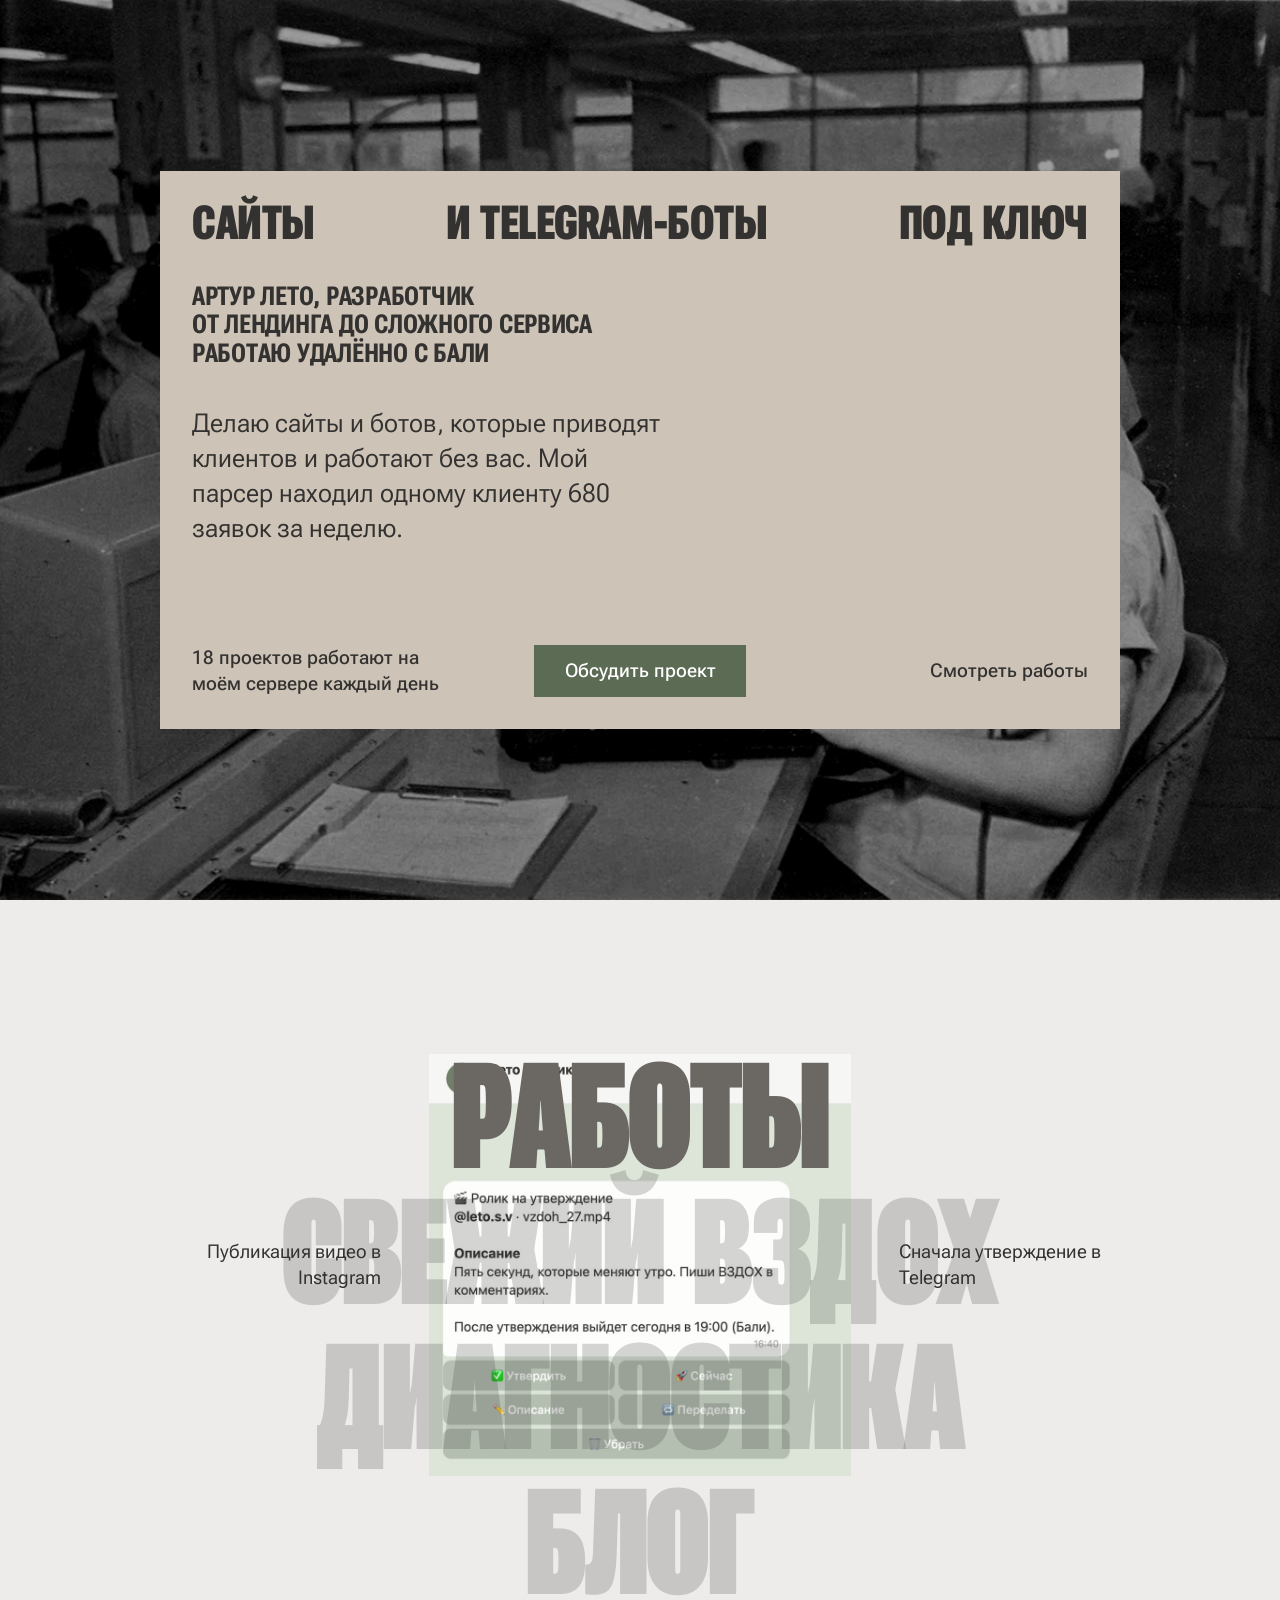
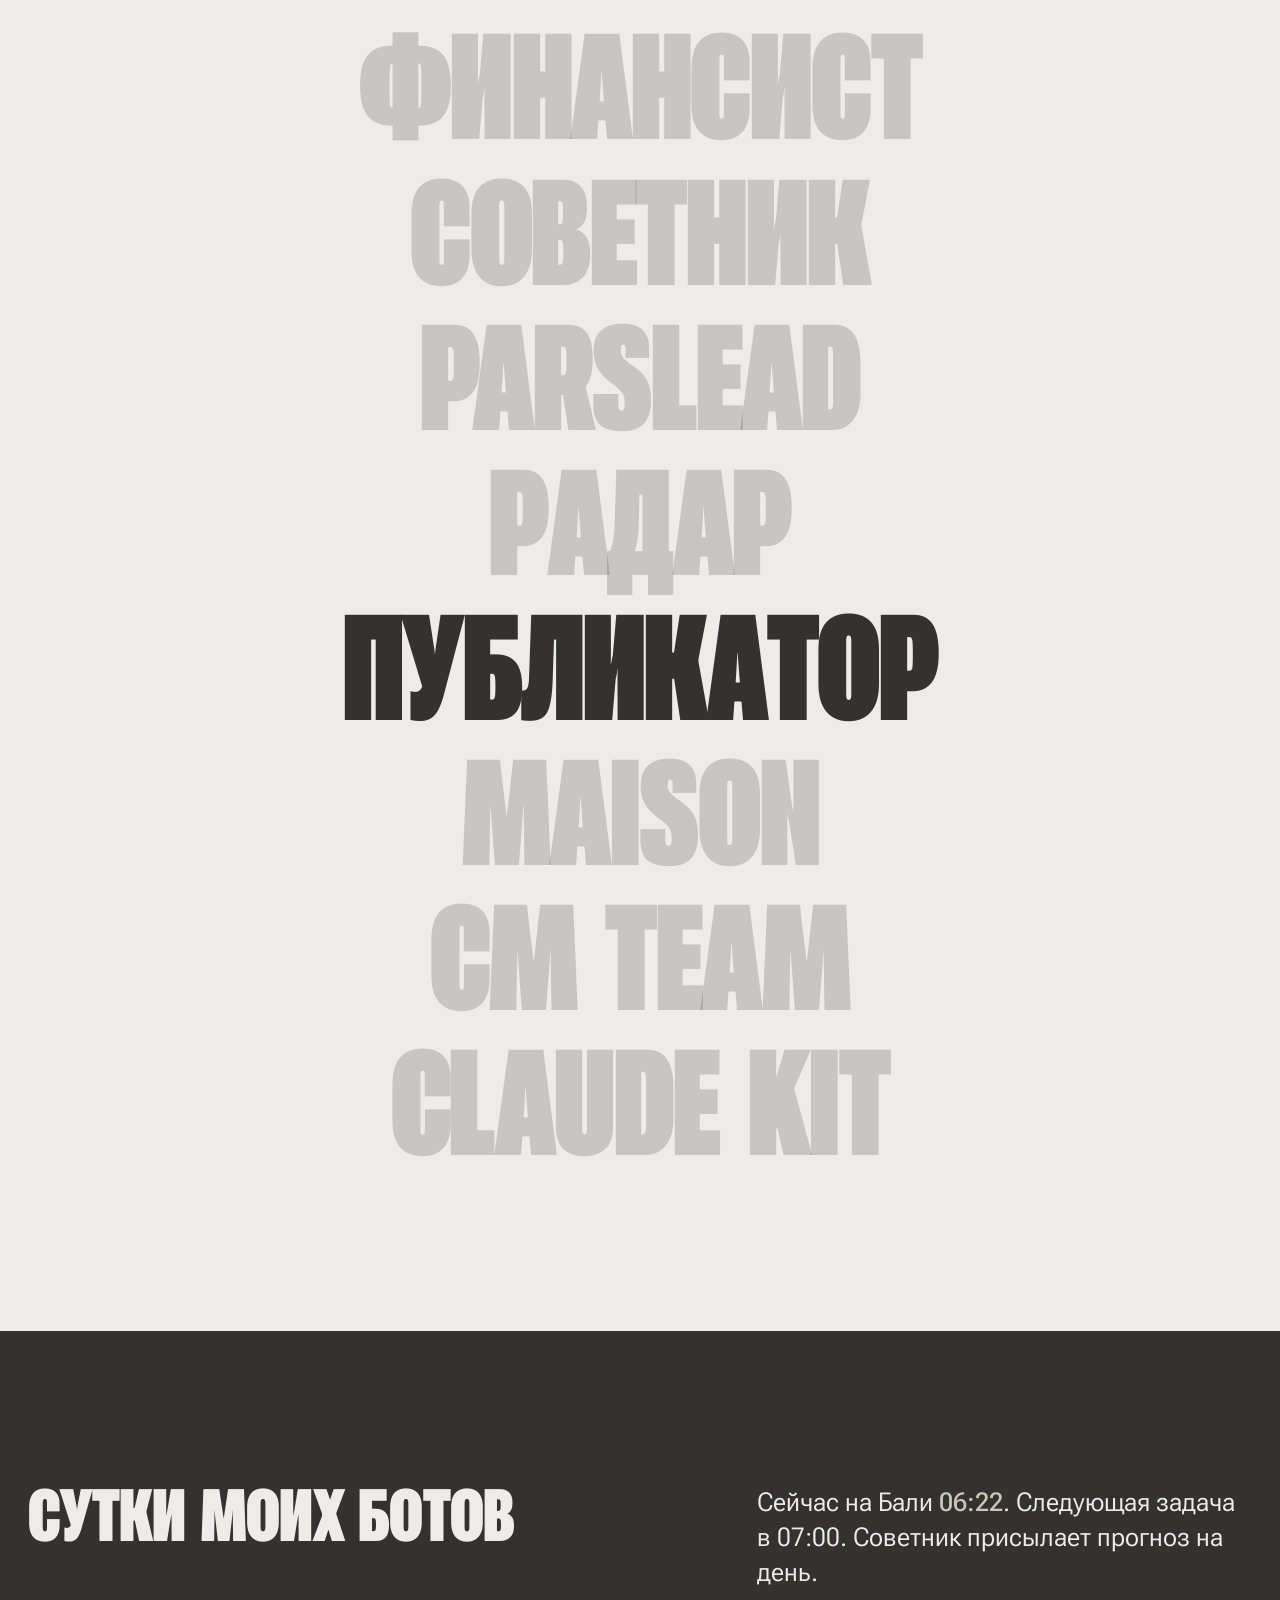
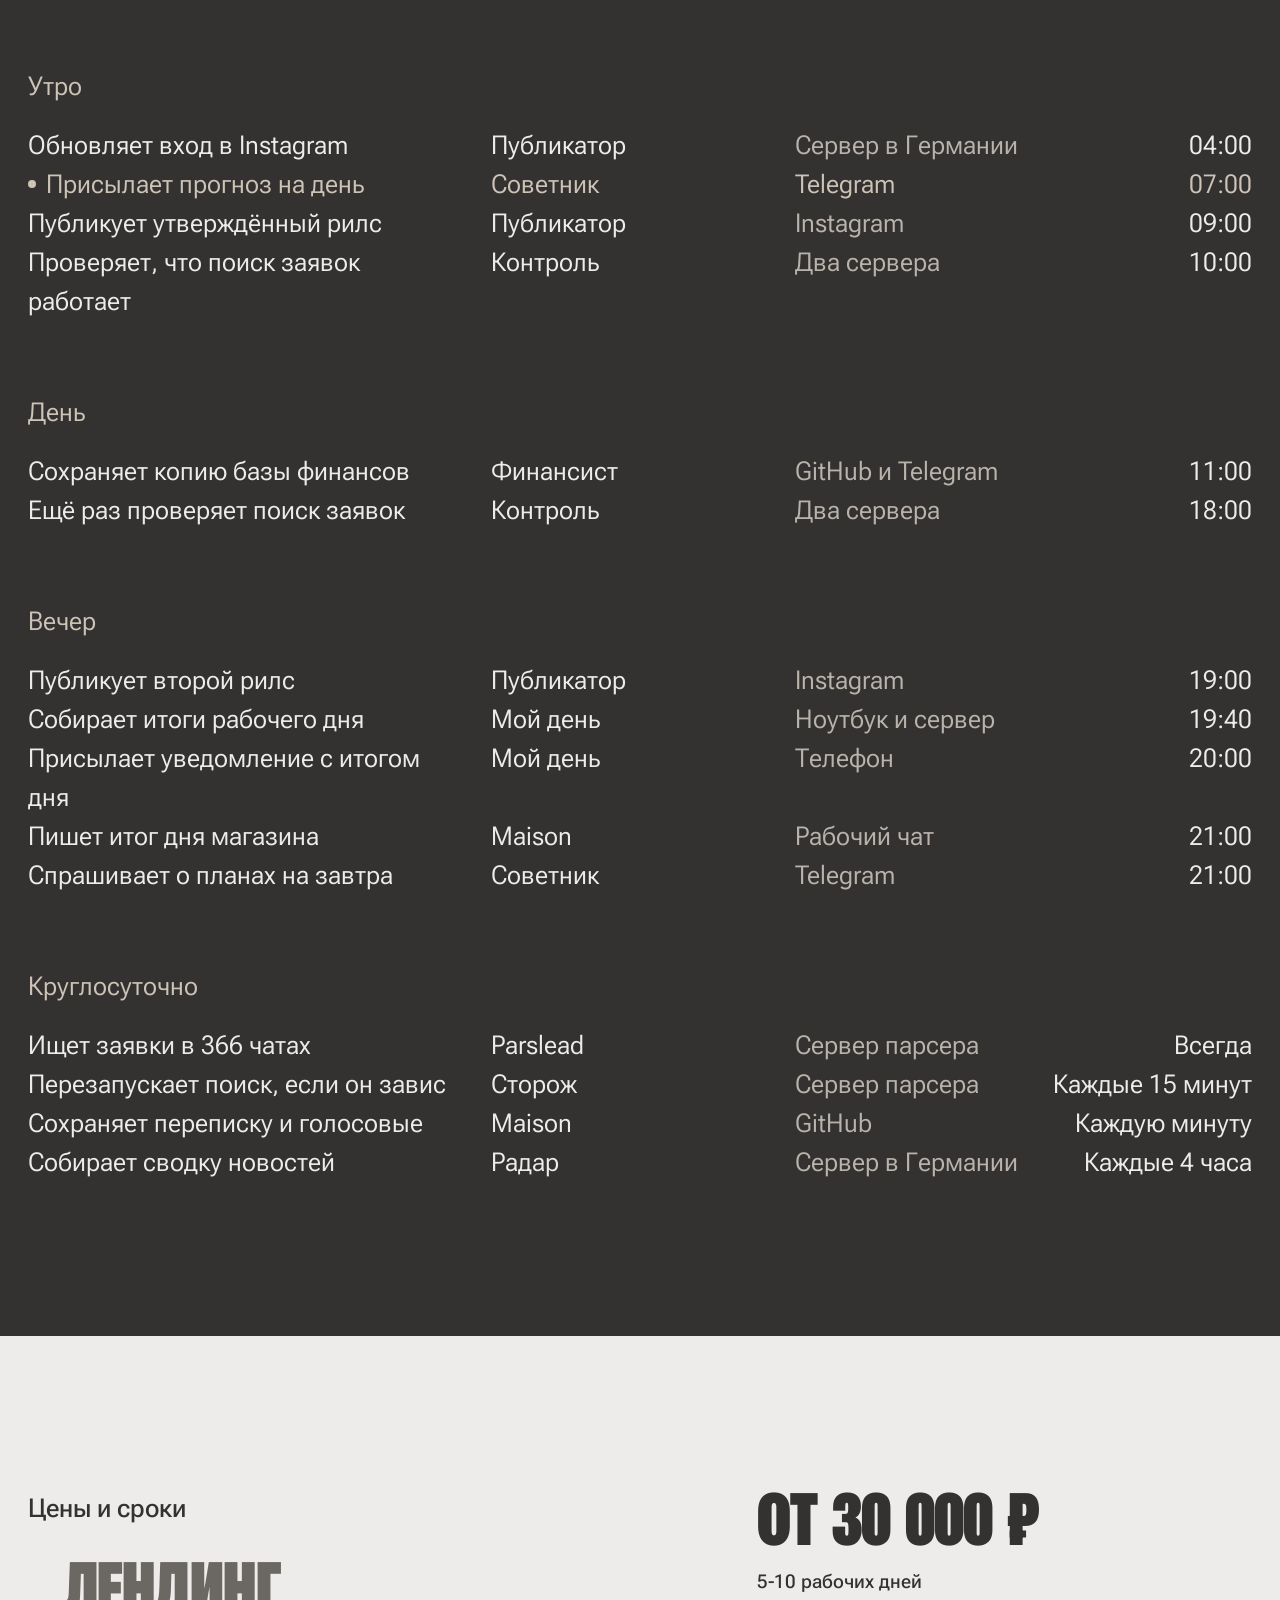
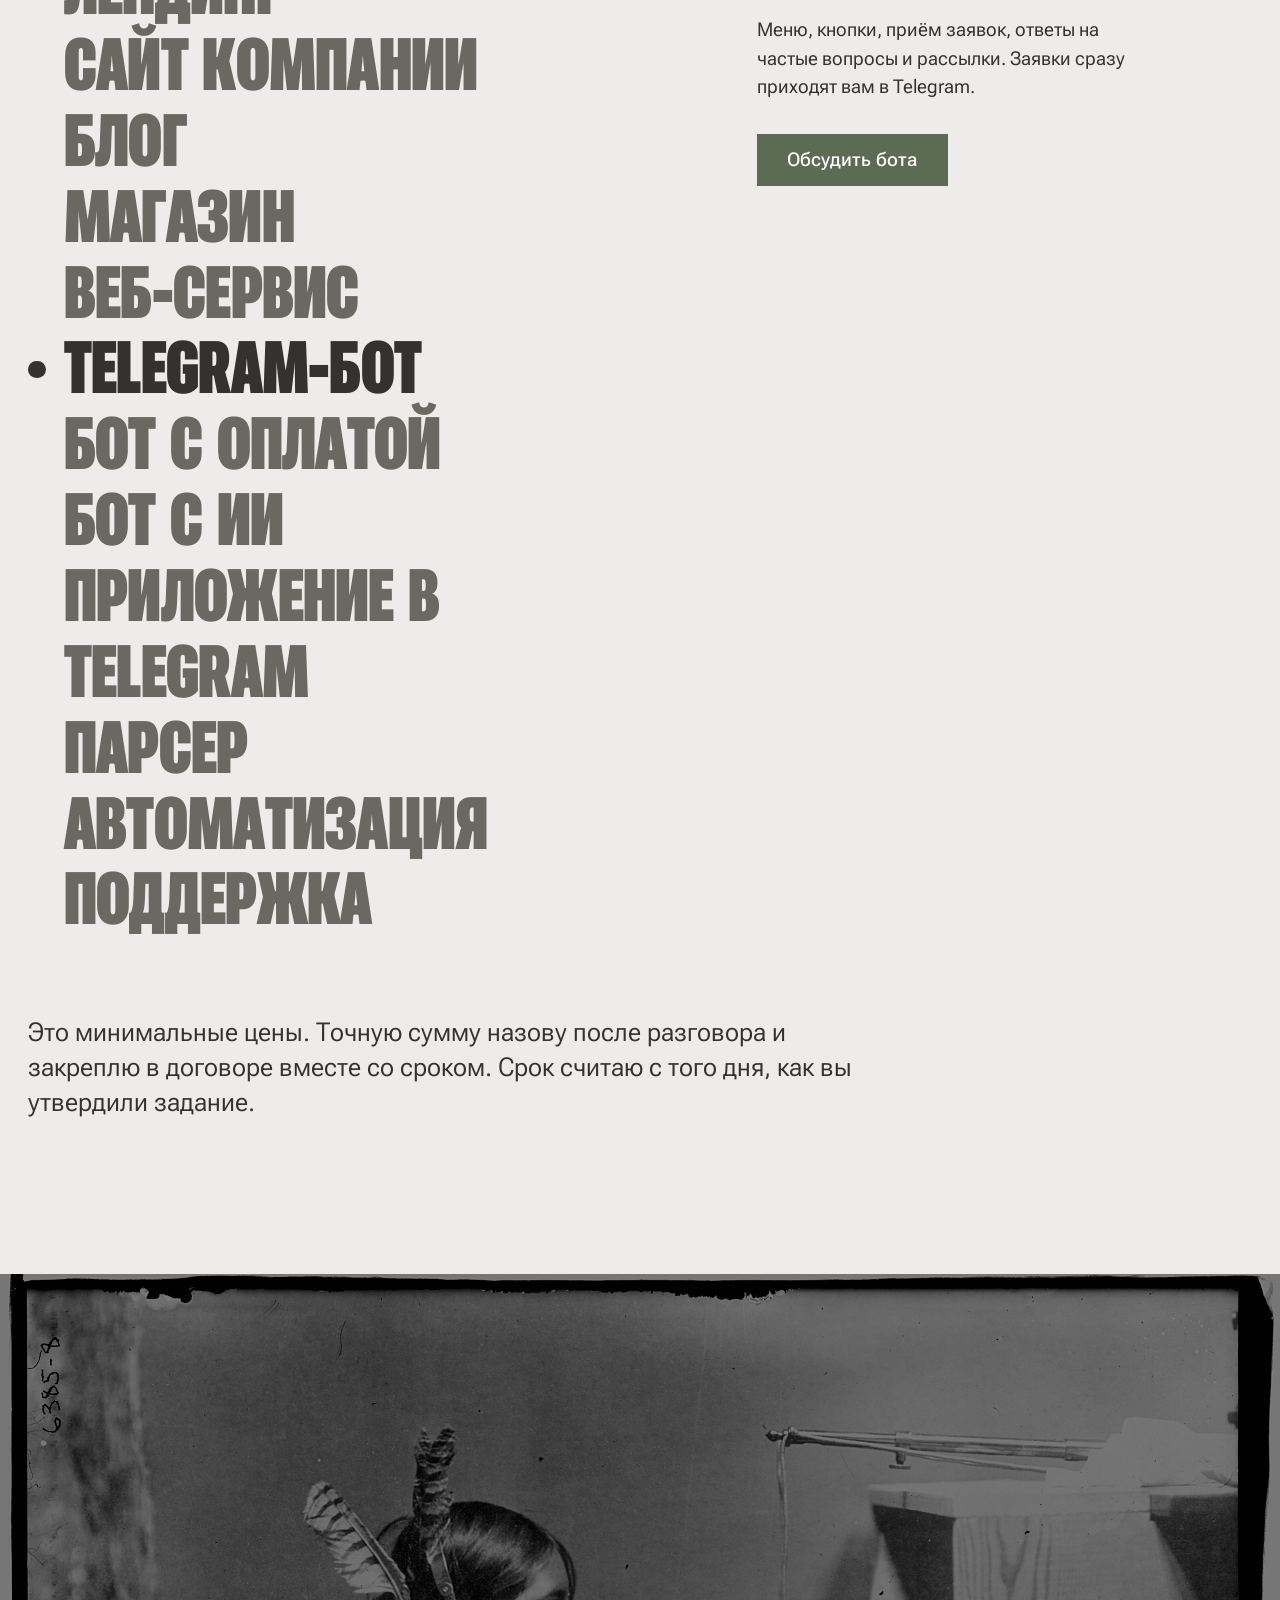
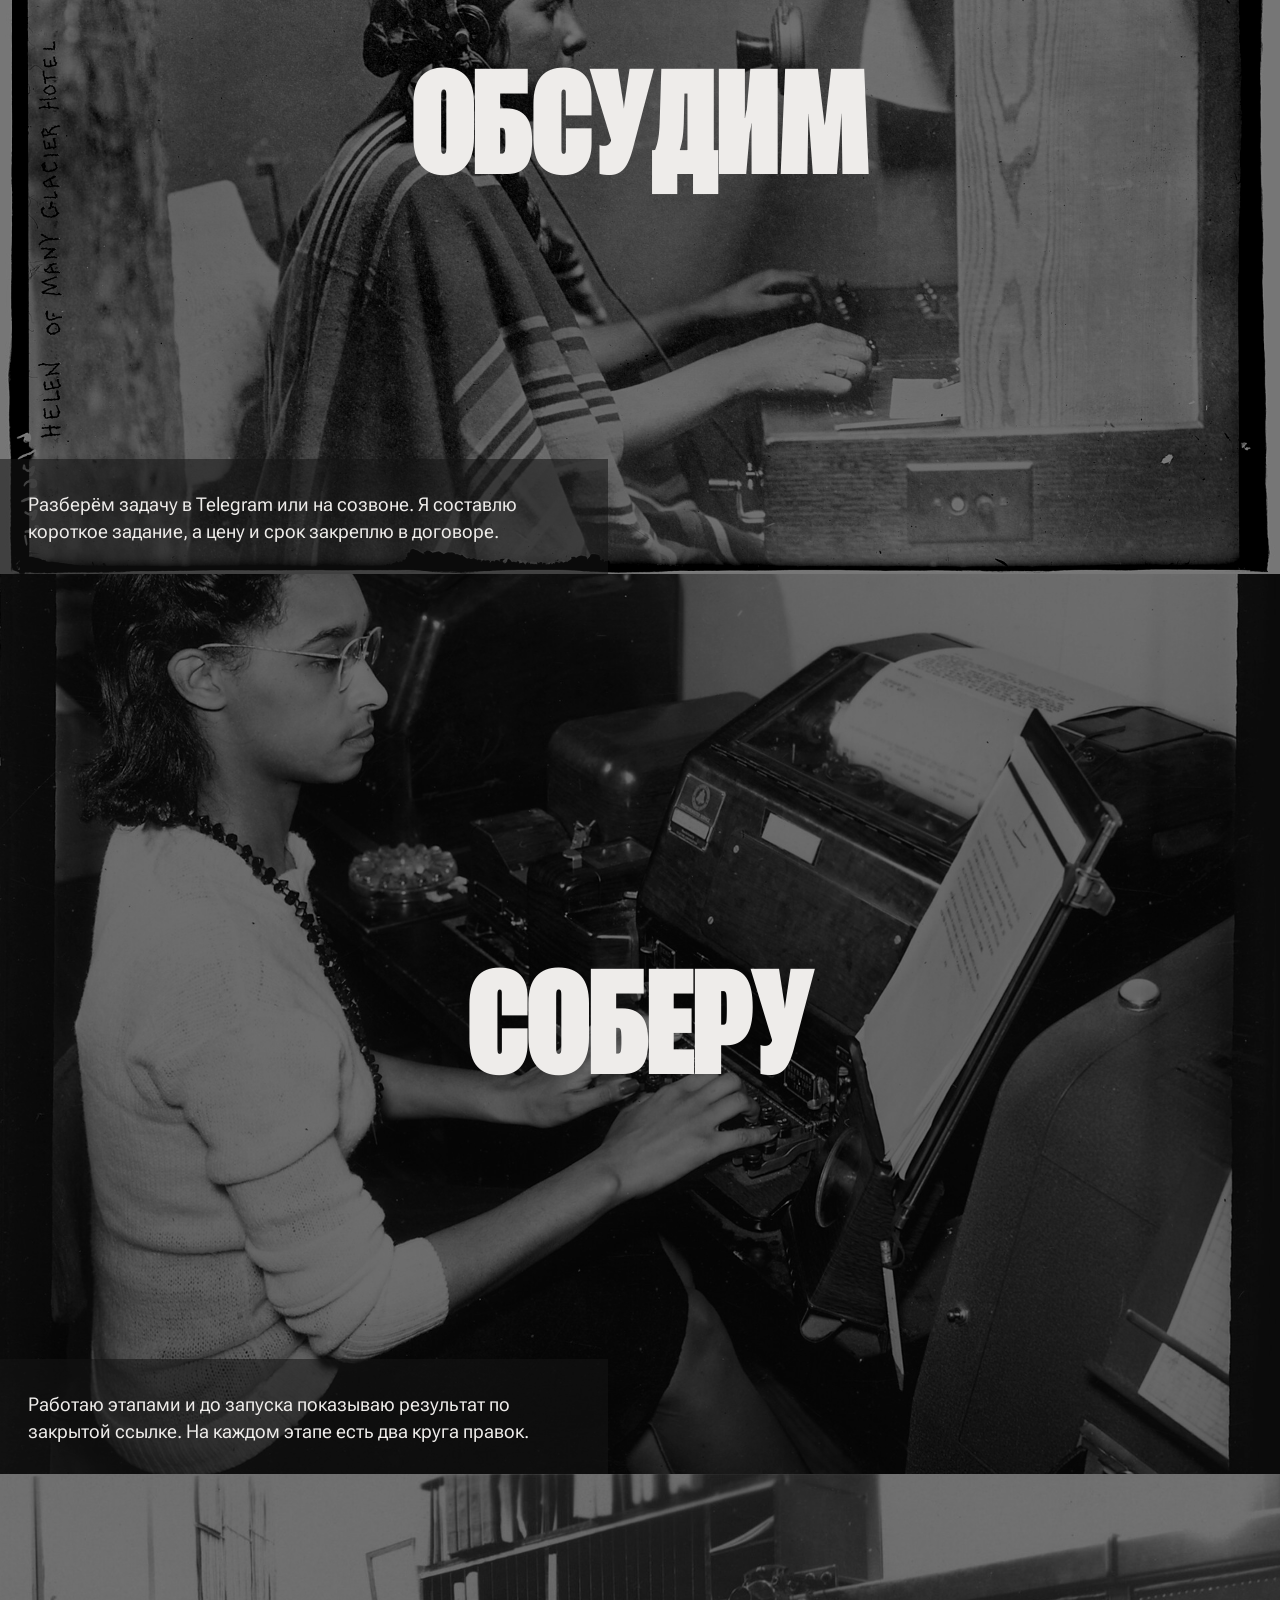
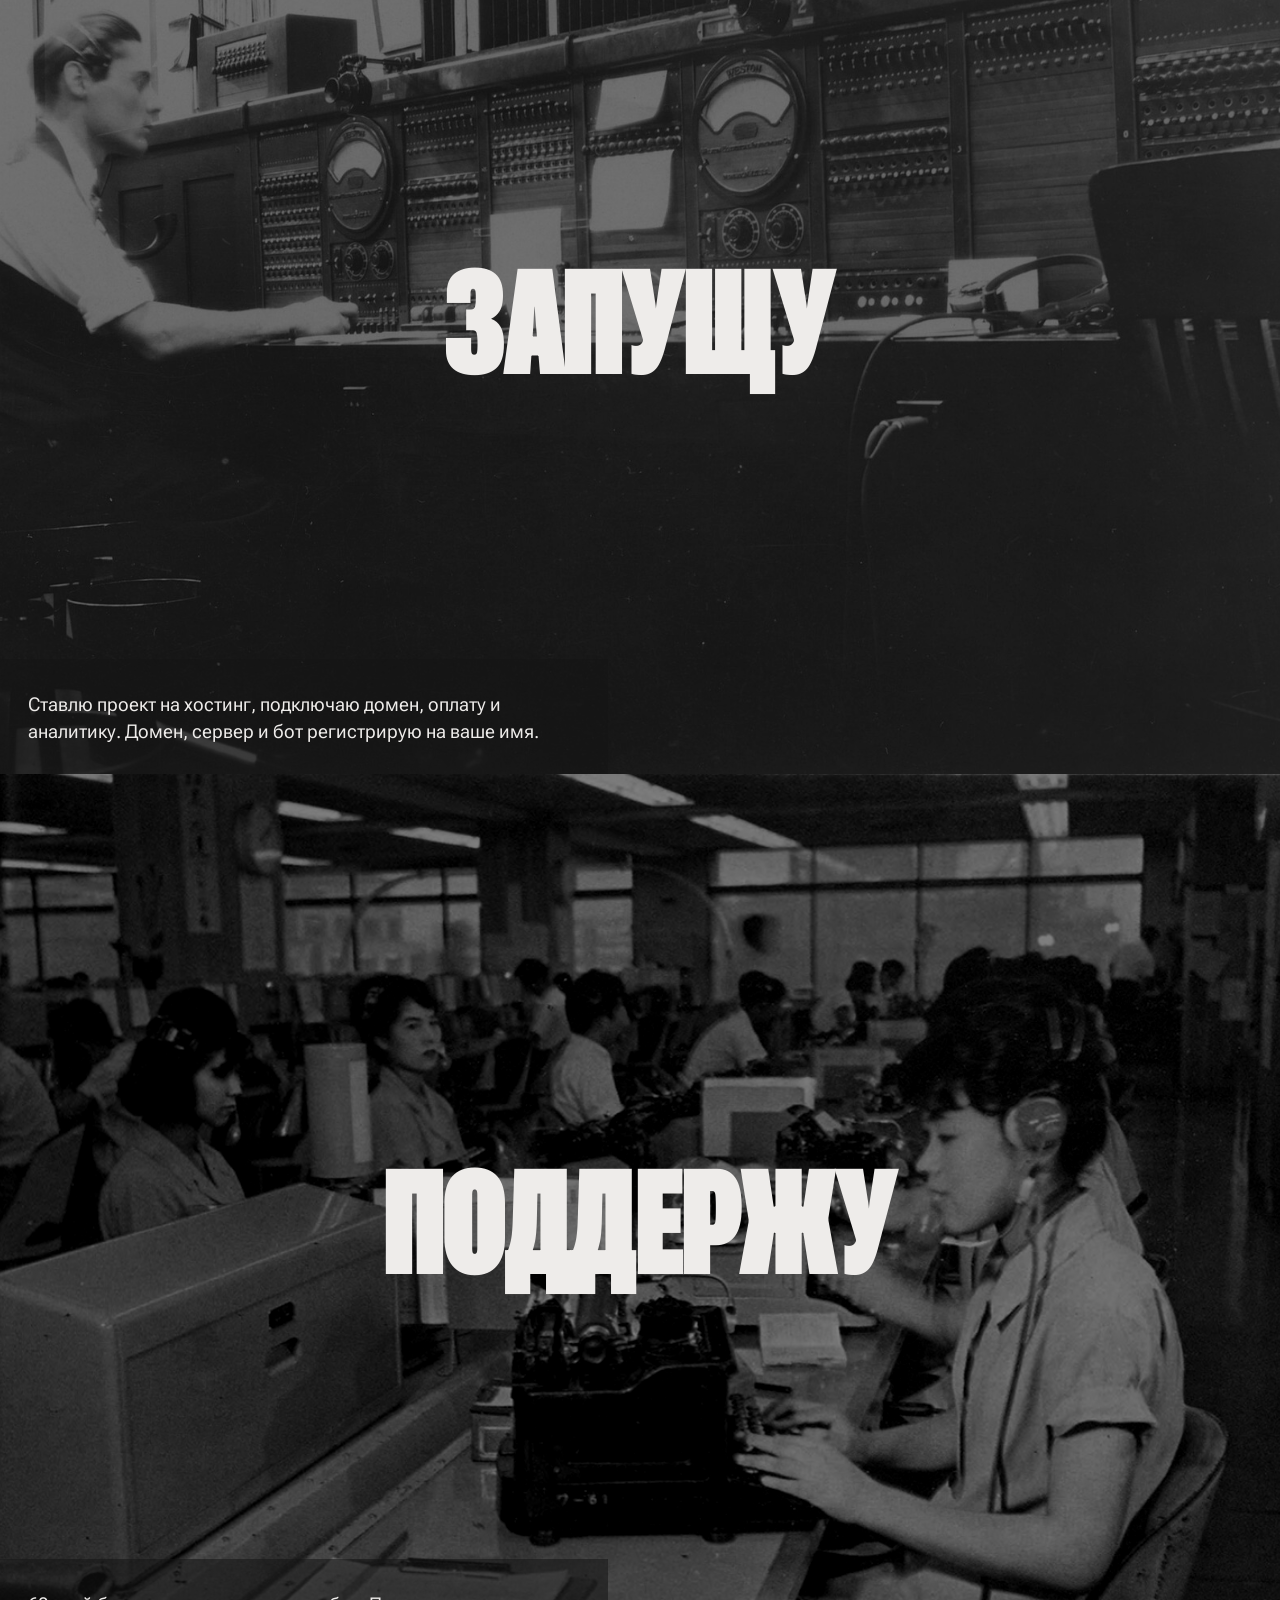
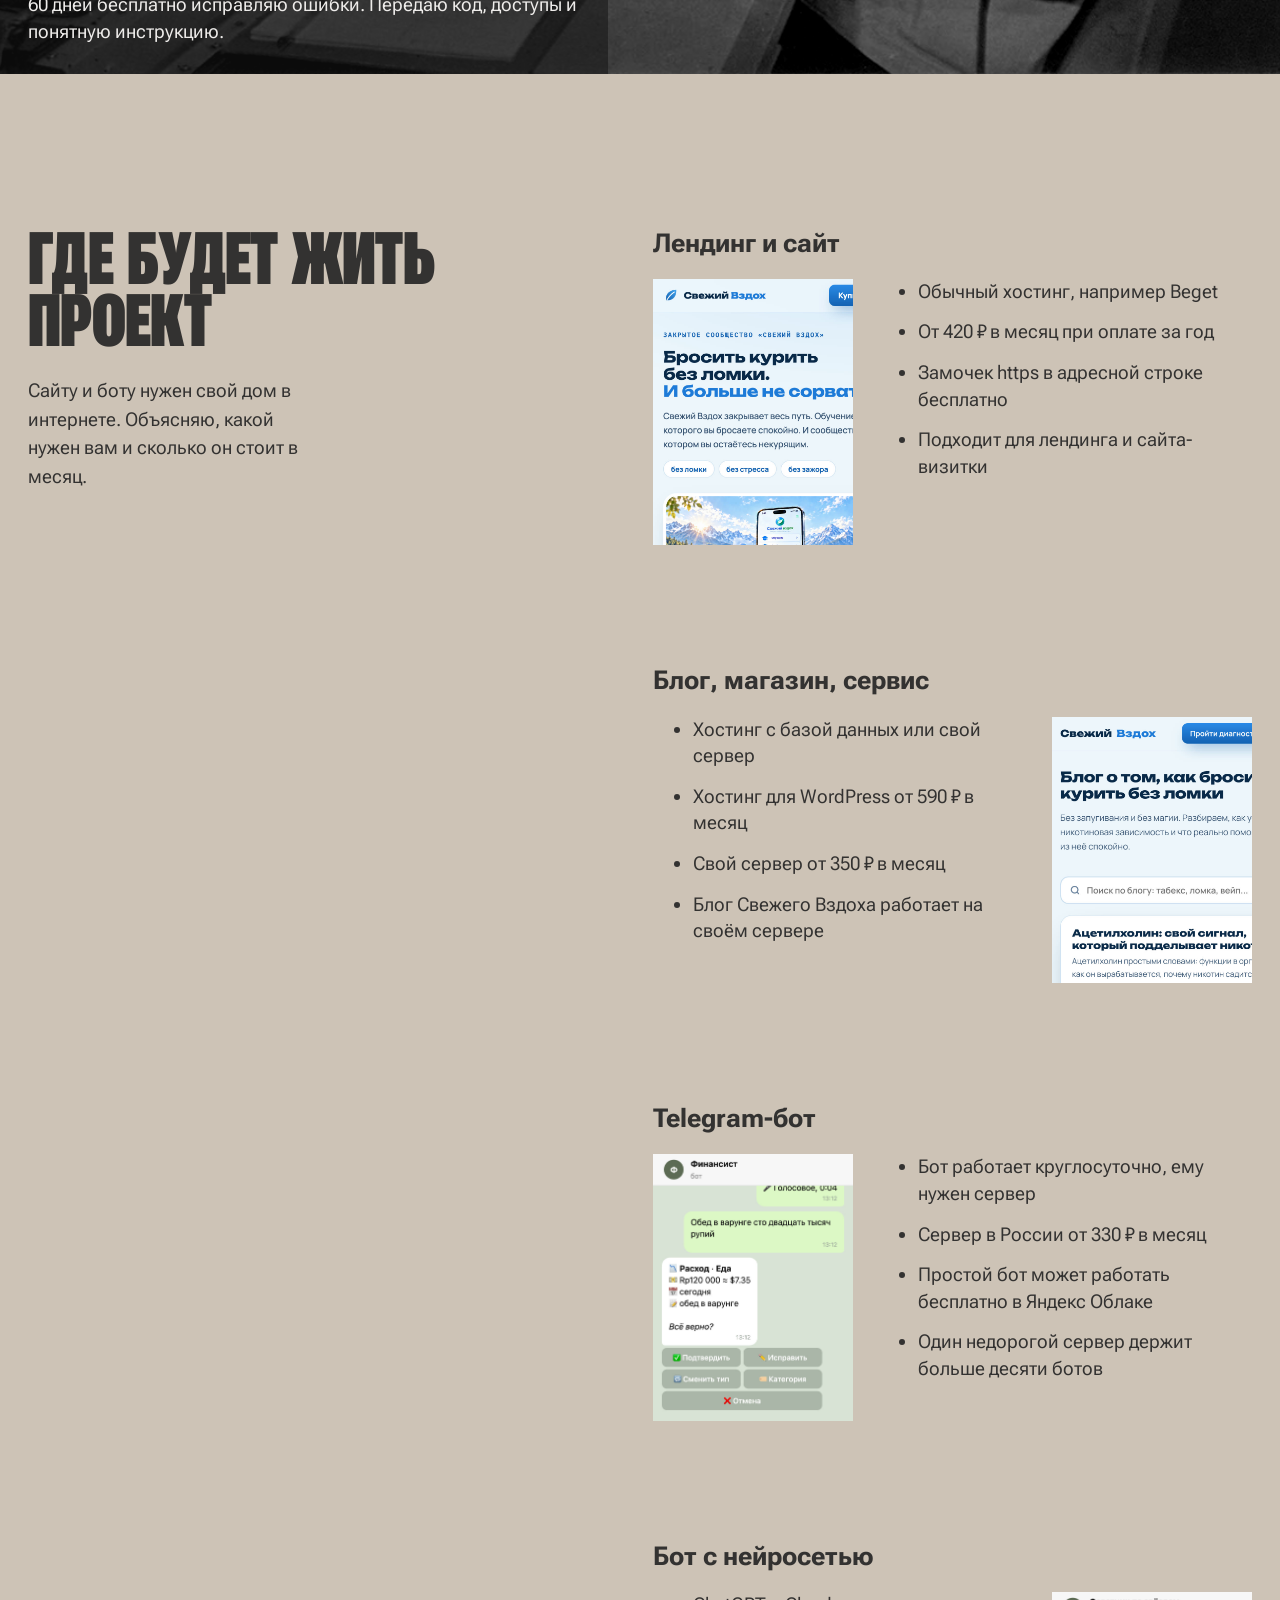
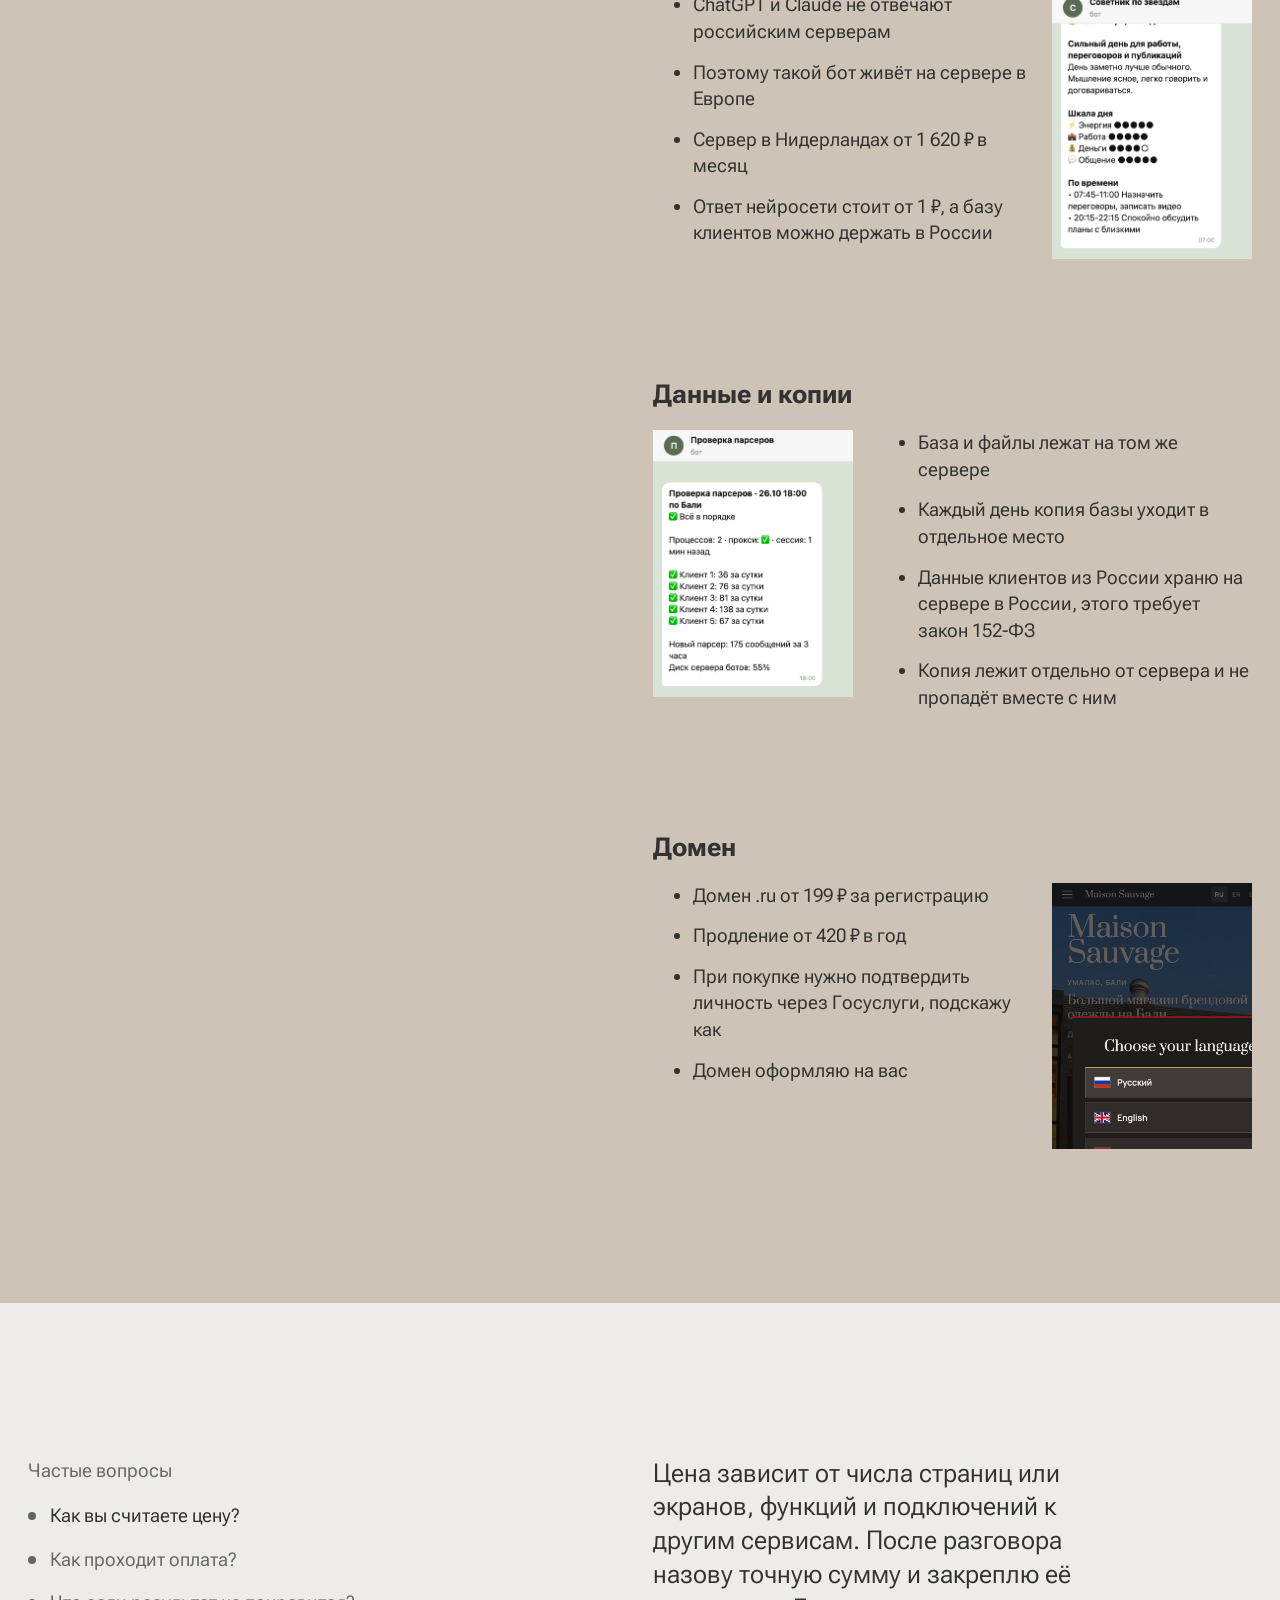
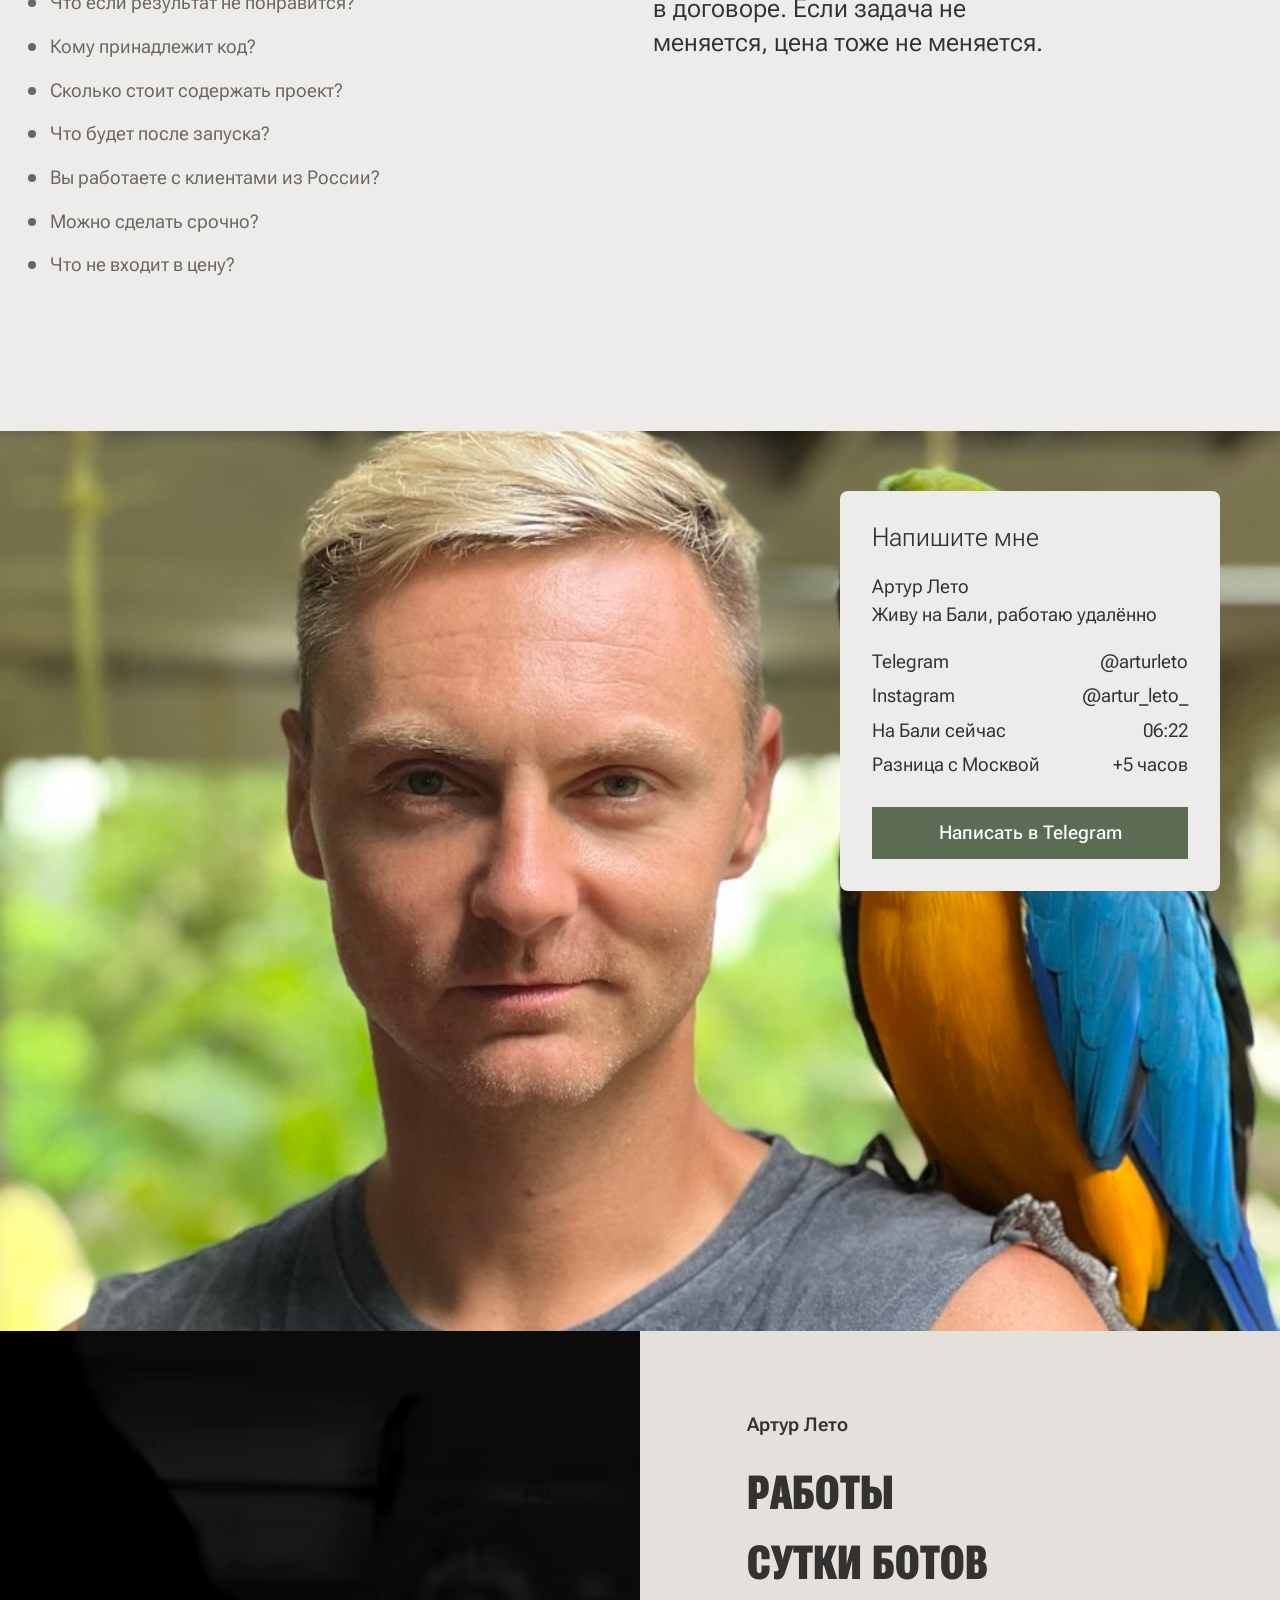
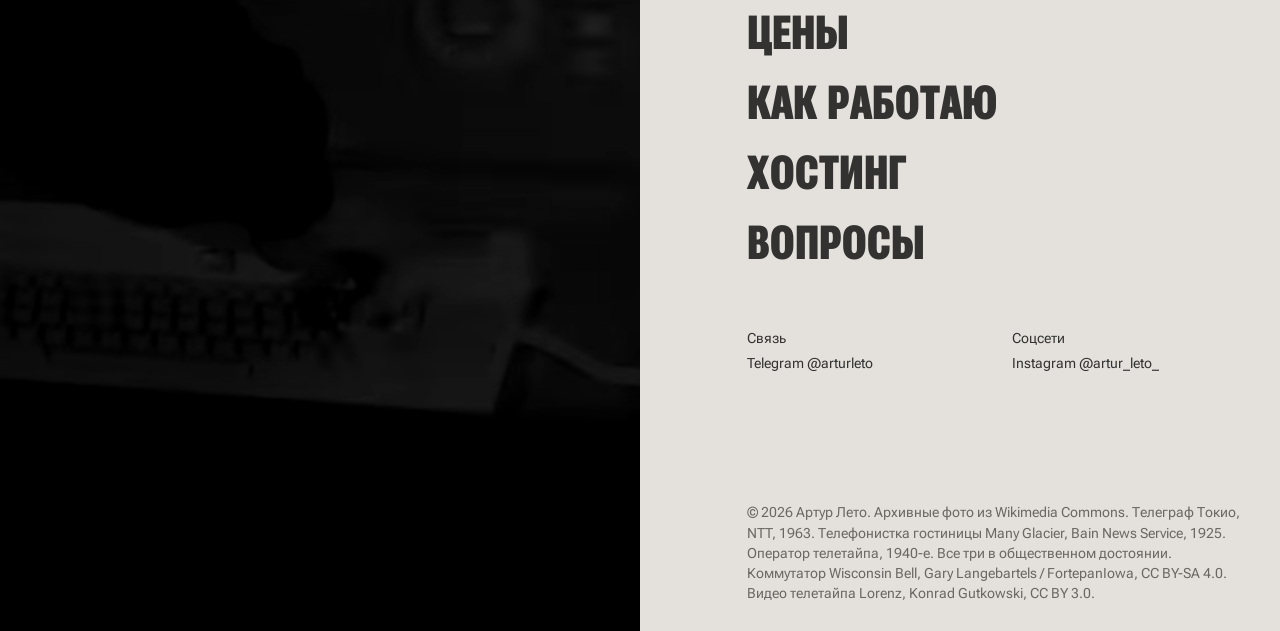
==== index.html @ 80701d6e "Сайт разработчика: сайты и Telegram-боты под ключ Co-Authored-By: Claude Opus 5.5 (1M context) <nore" ====
<!doctype html>
<html lang="ru">
<head>
<meta charset="utf-8">
<meta name="viewport" content="width=device-width, initial-scale=1">
<title>Артур Лето. Сайты и Telegram-боты под ключ</title>
<meta name="description" content="Сайты, Telegram-боты и автоматизация любой сложности. Цены и сроки открыто, оплата по этапам, код и доступы остаются у вас.">
<meta name="robots" content="noindex">
<meta property="og:title" content="Артур Лето. Сайты и Telegram-боты под ключ">
<meta property="og:description" content="18 проектов работают на моём сервере каждый день. Цены, сроки, условия и хостинг простыми словами.">
<meta property="og:image" content="img/og.jpg">
<meta name="theme-color" content="#eeecea">
<link rel="preconnect" href="https://fonts.googleapis.com">
<link rel="preconnect" href="https://fonts.gstatic.com" crossorigin>
<link href="https://fonts.googleapis.com/css2?family=Roboto+Flex:wdth,wght@25..151,100..1000&display=swap" rel="stylesheet">
<style>
:root {
  --bg: #eeecea;
  --surface: #e4e1dd;
  --ink: #333231;
  --muted: #6b6763;
  --accent: #5c6b54;
  --accent-strong: #4b5944;
  --accent-ink: #ffffff;
  --field-1: #cdc3b6;
  --field-1-ink: #333231;
  --dark: #333231;
  --dark-ink: #eeecea;
  --dark-soft: #b9b3ac;

  --font: "Roboto Flex", "Arial Narrow", Arial, sans-serif;

  --step-small: clamp(0.8125rem, 0.79rem + 0.1vw, 0.875rem);
  --step-body: clamp(1.0625rem, 1rem + 0.25vw, 1.1875rem);
  --step-lead: clamp(1.25rem, 1.1rem + 0.7vw, 1.625rem);
  --step-title: clamp(1.75rem, 1rem + 2.4vw, 3.25rem);
  --step-head: clamp(2.5rem, 1.2rem + 4.2vw, 5rem);
  --step-display: clamp(2.75rem, -0.5rem + 12.2vw, 11rem);

  --margin: clamp(1rem, 2.2vw, 2rem);
  --gutter: clamp(1rem, 2vw, 2rem);
  --section: clamp(7.5rem, 12vw, 13rem);
  --radius: 0px;

  --ease-out: cubic-bezier(0.22, 1, 0.36, 1);
  --ease-expo: cubic-bezier(0.16, 1, 0.3, 1);
  --ease-soft: cubic-bezier(0.33, 1, 0.68, 1);
  --t-press: 140ms;
  --t-hover: 180ms;
  --t-ui: 240ms;
}

*, *::before, *::after { box-sizing: border-box; }
html { -webkit-text-size-adjust: 100%; text-size-adjust: 100%; }
body { margin: 0; background: var(--bg); color: var(--ink); font-family: var(--font); font-size: var(--step-body); line-height: 1.5; font-variation-settings: "wdth" 100; -webkit-font-smoothing: antialiased; }
h1, h2, h3, p, figure, ul, ol, dl, dd, table { margin: 0; }
ul[class], ol[class] { padding: 0; list-style: none; }
img { display: block; max-width: 100%; height: auto; }
button { font: inherit; color: inherit; background: none; border: 0; padding: 0; cursor: pointer; }
a { color: inherit; }
:target { scroll-margin-top: 2rem; }
::selection { background: var(--accent); color: var(--accent-ink); }
:focus-visible { outline: 2px solid var(--accent); outline-offset: 3px; }
.plain { display: grid; gap: 1rem; padding: 0; list-style: none; max-width: 60ch; }
.sr { position: absolute; width: 1px; height: 1px; overflow: hidden; clip: rect(0 0 0 0); white-space: nowrap; }

.display { font-weight: 800; font-variation-settings: "wdth" 30; text-transform: uppercase; letter-spacing: -0.01em; line-height: 0.86; }
.wrap { padding-inline: var(--margin); }

.button { display: inline-flex; align-items: center; justify-content: center; min-height: 52px; padding: 0 1.6em; background: var(--accent); color: var(--accent-ink); font-weight: 500; text-decoration: none; border-radius: var(--radius); transition: transform var(--t-press) var(--ease-out), background-color var(--t-hover) ease; }
.button:active { transform: scale(0.97); }
.link { text-decoration: underline; text-decoration-color: transparent; text-underline-offset: 0.22em; text-decoration-thickness: 0.07em; transition: text-decoration-color var(--t-hover) ease, color var(--t-hover) ease; }
@media (hover: hover) and (pointer: fine) {
  .button:hover { background-color: var(--accent-strong); }
  .link:hover { text-decoration-color: currentColor; }
}

/* ---------- hero: card over a dim room ---------- */
.hero { position: relative; min-height: 100svh; display: grid; place-items: center; padding: var(--margin); overflow: hidden; background: #1d1c1b; }
.hero__bg { position: absolute; inset: 0; width: 100%; height: 100%; object-fit: cover; filter: grayscale(1) brightness(0.62) contrast(1.05); }
.hero__card { position: relative; width: min(100%, 60rem); min-height: 62svh; background: var(--field-1); color: var(--field-1-ink); padding: 32px; display: flex; flex-direction: column; gap: clamp(1.5rem, 3vw, 2.5rem); }
.hero__title { display: flex; justify-content: space-between; gap: 1rem; font-size: var(--step-title); }
.hero__title span:nth-child(2) { text-align: center; }
.hero__facts { font-size: var(--step-lead); font-weight: 700; line-height: 1.1; }
.hero__lead { max-width: 34ch; font-size: var(--step-lead); line-height: 1.35; }
.hero__foot { margin-top: auto; display: grid; grid-template-columns: 1fr auto 1fr; align-items: center; gap: 1rem; }
.hero__credit { font-weight: 500; max-width: 16rem; line-height: 1.35; }
.hero__more { justify-self: end; font-weight: 500; }

/* ---------- work: names passing a held square ---------- */
.work { padding-block: var(--section); position: relative; overflow: clip; --frame: min(480px, 33vw); }
.work__stage { position: sticky; top: calc(50svh - var(--frame) / 2); height: var(--frame); margin-bottom: calc(var(--frame) * -1); z-index: 0; display: grid; grid-template-columns: 1fr var(--frame) 1fr; align-items: center; }
.work__frame { position: relative; width: var(--frame); height: var(--frame); grid-column: 2; background: var(--surface); overflow: hidden; }
.work__frame img { position: absolute; inset: 0; width: 100%; height: 100%; object-fit: cover; object-position: top center; opacity: 0; transition: opacity 200ms ease; }
.work__frame img.is-on { opacity: 1; }
.work__frame::after { content: ""; position: absolute; inset: 0; background: rgba(238, 236, 234, 0.14); }
.work__fact { line-height: 1.35; max-width: 15rem; }
.work__fact--l { grid-column: 1; justify-self: end; text-align: right; margin-right: 48px; }
.work__fact--r { grid-column: 3; justify-self: start; margin-left: 48px; }
.work__list { position: relative; z-index: 1; text-align: center; }
.work__list h2 { font-size: var(--step-display); color: var(--muted); }
.work__name { display: block; font-size: var(--step-display); text-decoration: none; padding-block: 0.06em; transition: color var(--t-hover) ease; }
.js .work__name { color: rgba(51, 50, 49, 0.2); }
.js .work__name[aria-current="true"] { color: var(--ink); }
@media (hover: hover) and (pointer: fine) { .js .work__name:hover { color: var(--ink); } }

/* ---------- schedule: line-up at one type size ---------- */
.day { background: var(--dark); color: var(--dark-ink); padding-block: var(--section); }
.day__head { display: grid; grid-template-columns: repeat(12, 1fr); gap: var(--gutter); margin-bottom: clamp(3rem, 6vw, 5rem); }
.day__head h2 { grid-column: 1 / span 6; font-size: var(--step-head); }
.day__live { grid-column: 8 / span 5; align-self: end; font-size: var(--step-lead); line-height: 1.35; }
.day__live strong { font-weight: 500; color: var(--field-1); }
.sched { width: 100%; border-collapse: collapse; font-size: var(--step-lead); font-weight: 400; }
.sched th, .sched td { text-align: left; padding: 0; line-height: 1.5; font-weight: 400; vertical-align: top; }
.sched td:nth-child(1) { width: 40%; padding-right: 1em; }
.sched td:nth-child(2) { width: 26%; padding-right: 1em; }
.sched td:nth-child(3) { width: 22%; padding-right: 1em; color: var(--dark-soft); }
.sched td:nth-child(4) { text-align: right; font-variant-numeric: tabular-nums; white-space: nowrap; }
.sched .part th { position: sticky; top: 0; background: var(--dark); color: var(--field-1); padding: 72px 0 20px; z-index: 1; }
.sched tbody:first-of-type .part th { padding-top: 0; }
.sched tr.is-next td { color: var(--field-1); }
.sched tr.is-next td:first-child::before { content: ""; display: inline-block; width: 0.3em; height: 0.3em; border-radius: 50%; background: var(--field-1); margin-right: 0.4em; vertical-align: 0.2em; }

/* ---------- pricing: plan names, one live figure ---------- */
.price { padding-block: var(--section); }
.price__grid { display: grid; grid-template-columns: repeat(12, 1fr); gap: var(--gutter); align-items: start; }
.price__names { grid-column: 1 / span 6; }
.price__names h2 { font-size: var(--step-lead); font-weight: 500; margin-bottom: 1.5rem; }
.plan { display: flex; align-items: center; gap: 0.25em; width: 100%; text-align: left; font-size: var(--step-head); line-height: 1.04; color: var(--muted); transition: color var(--t-hover) ease; }
.plan::before { content: ""; width: 0.24em; height: 0.24em; border-radius: 50%; background: currentColor; opacity: 0; flex: none; transition: opacity var(--t-hover) ease; }
.plan[aria-selected="true"] { color: var(--ink); }
.plan[aria-selected="true"]::before { opacity: 1; }
@media (hover: hover) and (pointer: fine) { .plan:hover { color: var(--ink); } }
.plan__inline { display: none; }
.price__stage { grid-column: 8 / span 5; position: sticky; top: 12vh; transition: opacity 200ms ease; }
.price__stage.is-swapping { opacity: 0; }
.price__fig { font-size: var(--step-head); white-space: nowrap; }
.price__term { margin-top: 1rem; font-weight: 500; }
.price__text { margin-top: 1.25rem; max-width: 40ch; }
.price__stage .button { margin-top: 2rem; }
.price__note { margin-top: clamp(3rem, 6vw, 5rem); max-width: 60ch; font-size: var(--step-lead); line-height: 1.35; }

/* ---------- how: one verb at a time ---------- */
.how__panel { position: relative; height: 100svh; overflow: hidden; background: #1d1c1b; color: var(--dark-ink); }
.how__panel img { position: absolute; inset: 0; width: 100%; height: 100%; object-fit: cover; filter: grayscale(1) brightness(0.5) contrast(1.05); }
.how__verb { position: absolute; inset: 0; display: grid; place-items: center; font-size: var(--step-display); text-align: center; padding-inline: var(--margin); }
.how__say { position: absolute; left: 0; bottom: 0; max-width: 38rem; padding: 2rem var(--margin) var(--margin); line-height: 1.45; background: rgba(20, 20, 20, 0.55); }

/* ---------- hosting: pinned heading, passing rows ---------- */
.host { background: var(--field-1); color: var(--field-1-ink); padding-block: var(--section); }
.host__grid { display: grid; grid-template-columns: repeat(12, 1fr); gap: var(--gutter); align-items: start; }
.host__title { grid-column: 1 / span 5; position: sticky; top: 32px; }
.host__title h2 { font-size: var(--step-head); }
.host__title p { margin-top: 1.5rem; max-width: 30ch; }
.host__blocks { grid-column: 7 / span 6; display: grid; gap: 120px; }
.host__block h3 { font-size: var(--step-lead); font-weight: 700; line-height: 1.2; margin-bottom: 1.25rem; }
.host__row { display: grid; grid-template-columns: 200px 1fr; gap: var(--gutter); align-items: start; }
.host__block:nth-child(even) .host__row { grid-template-columns: 1fr 200px; }
.host__block:nth-child(even) .host__row img { order: 2; }
.host__row img { width: 200px; aspect-ratio: 3 / 4; object-fit: cover; object-position: top; background: var(--surface); }
.host__row ul { display: grid; gap: 14px; line-height: 1.4; }

/* ---------- faq: question index, one answer ---------- */
.faq { padding-block: var(--section); }
.faq__grid { display: grid; grid-template-columns: repeat(12, 1fr); gap: var(--gutter); align-items: start; }
.faq__list { grid-column: 1 / span 5; display: grid; gap: 18px; }
.faq__list h2 { font-size: var(--step-body); font-weight: 400; color: var(--muted); }
.q { display: flex; gap: 0.75em; align-items: baseline; text-align: left; line-height: 1.35; color: var(--muted); transition: color var(--t-hover) ease; }
.q::before { content: ""; width: 8px; height: 8px; border-radius: 50%; background: var(--muted); flex: none; transform: translateY(-2px); transition: background-color var(--t-hover) ease; }
.q[aria-selected="true"] { color: var(--ink); }
.q[aria-selected="true"]::before { background: var(--accent); }
@media (hover: hover) and (pointer: fine) { .q:hover { color: var(--ink); } }
.q__inline { display: none; }
.faq__pane { grid-column: 7 / span 6; position: sticky; top: 120px; font-size: var(--step-lead); line-height: 1.3; max-width: 30ch; transition: opacity 150ms ease; }
.faq__pane.is-swapping { opacity: 0; }

/* ---------- contact: visit card on a photograph ---------- */
.contact { position: relative; height: 100svh; min-height: 640px; overflow: hidden; background: #2a2a28; }
.contact > img { position: absolute; inset: 0; width: 100%; height: 100%; object-fit: cover; object-position: 30% 22%; }
.card { position: absolute; top: 60px; right: 60px; width: 380px; background: var(--bg); padding: 32px; border-radius: 8px; display: grid; gap: 1.25rem; }
.card h2 { font-size: var(--step-lead); font-weight: 300; line-height: 1.15; font-variation-settings: "wdth" 100; }
.card__who { line-height: 1.45; }
.card dl { display: grid; gap: 0.35rem; }
.card dl div { display: flex; justify-content: space-between; gap: 1rem; }
.card dd { font-variant-numeric: tabular-nums; text-align: right; }
.card .button { width: 100%; min-height: 52px; margin-top: 0.5rem; border-radius: 0; }

/* ---------- footer: photograph half, menu half ---------- */
.foot { display: grid; grid-template-columns: repeat(12, 1fr); min-height: 100svh; background: var(--surface); }
.foot__pic { grid-column: 1 / span 6; position: relative; overflow: hidden; background: #1d1c1b; }
.foot__pic video { position: absolute; inset: 0; width: 100%; height: 100%; object-fit: cover; object-position: 55% 40%; filter: grayscale(1) contrast(1.05); }
.foot__side { grid-column: 8 / span 5; padding: 80px var(--margin) var(--margin) 0; display: flex; flex-direction: column; }
.foot__mark { font-weight: 600; }
.foot__menu { margin-top: 2rem; display: grid; gap: 28px; }
.foot__menu a { font-size: var(--step-title); font-weight: 800; font-variation-settings: "wdth" 30; text-transform: uppercase; line-height: 0.9; text-decoration: none; display: inline-block; transition: transform var(--t-ui) var(--ease-out), color var(--t-hover) ease; }
@media (hover: hover) and (pointer: fine) {
  .foot__menu:hover a { color: var(--muted); }
  .foot__menu a:hover { color: var(--ink); transform: translateX(12px); }
}
.foot__info { margin-top: 64px; display: grid; grid-template-columns: 1fr 1fr; gap: var(--gutter); font-size: var(--step-small); }
.foot__info p + p { margin-top: 0.25rem; }
.foot__legal { margin-top: auto; padding-top: 3rem; font-size: var(--step-small); color: var(--muted); line-height: 1.45; }

/* ---------- motion ---------- */
@media (prefers-reduced-motion: no-preference) {
  .js [data-reveal] { opacity: 0; transform: translateY(24px); transition: opacity 700ms var(--ease-out), transform 900ms var(--ease-out); transition-delay: var(--d, 0ms); }
  .js [data-reveal].is-in { opacity: 1; transform: none; }
  .js .hero__card { opacity: 0; transform: translateY(32px); animation: rise 1000ms var(--ease-expo) 150ms forwards; }
  .js .hero__card > * { opacity: 0; animation: fade 700ms var(--ease-out) forwards; }
  .js .hero__card > :nth-child(1) { animation-delay: 450ms; }
  .js .hero__card > :nth-child(2) { animation-delay: 540ms; }
  .js .hero__card > :nth-child(3) { animation-delay: 630ms; }
  .js .hero__card > :nth-child(4) { animation-delay: 720ms; }
  .hero__bg { animation: drift 24s var(--ease-soft) infinite alternate; }
  .how__panel img { transform: scale(1.08); transition: transform 1600ms var(--ease-soft); }
  .how__panel.is-in img { transform: scale(1); }
  @keyframes rise { to { opacity: 1; transform: none; } }
  @keyframes fade { to { opacity: 1; } }
  @keyframes drift { from { transform: scale(1); } to { transform: scale(1.07) translateX(-1.5%); } }
}

/* ---------- tablet ---------- */
@media (max-width: 1000px) {
  .work { --frame: 46vw; }
  .work__stage { top: calc(50svh - var(--frame) / 2 - 2rem); height: calc(var(--frame) + 4rem); margin-bottom: calc((var(--frame) + 4rem) * -1); grid-template-columns: 1fr 1fr; grid-template-rows: var(--frame) auto; align-items: start; justify-items: center; column-gap: 1rem; width: min(100%, calc(var(--frame) + 12rem)); margin-inline: auto; }
  .work__frame { grid-column: 1 / -1; grid-row: 1; }
  .work__fact { font-size: var(--step-small); max-width: none; margin: 0.75rem 0 0; }
  .work__fact--l { grid-column: 1; grid-row: 2; justify-self: start; text-align: left; }
  .work__fact--r { grid-column: 2; grid-row: 2; justify-self: end; text-align: right; }
  .day__head h2 { grid-column: 1 / -1; }
  .day__live { grid-column: 1 / -1; }
  .price__names { grid-column: 1 / span 7; }
  .price__stage { grid-column: 8 / -1; }
  .host__title { grid-column: 1 / -1; position: static; margin-bottom: 4rem; }
  .host__blocks { grid-column: 1 / -1; }
  .faq__list { grid-column: 1 / span 6; }
  .faq__pane { grid-column: 7 / -1; }
}

/* ---------- phone ---------- */
@media (max-width: 700px) {
  .hero { padding: 16px; }
  .hero__card { min-height: 62svh; padding: 24px 20px; }
  .hero__title { display: block; }
  .hero__title span:nth-child(2) { text-align: left; }
  .hero__foot { grid-template-columns: 1fr; justify-items: start; }
  .hero__foot .button { width: 100%; order: 3; }
  .hero__more { justify-self: start; }

  .work { --frame: 64vw; }
  .work__name { padding-block: 0.32em; }
  .work__stage { width: 100%; }

  .day__head { display: block; }
  .day__live { margin-top: 1.5rem; }
  .sched, .sched tbody, .sched tr, .sched td, .sched th { display: block; width: auto !important; }
  .sched thead { display: none; }
  .sched tr:not(.part) { display: grid; grid-template-columns: 1fr auto; gap: 0 1rem; margin-bottom: 18px; }
  .sched tr:not(.part) td:nth-child(1) { grid-column: 1 / -1; line-height: 1.3; padding: 0; }
  .sched tr:not(.part) td:nth-child(2) { grid-column: 1; font-size: var(--step-small); color: var(--dark-soft); }
  .sched tr:not(.part) td:nth-child(3) { display: none; }
  .sched tr:not(.part) td:nth-child(4) { grid-column: 2; grid-row: 2; font-size: var(--step-small); color: var(--dark-soft); }
  .sched tr.is-next td:nth-child(n) { color: var(--field-1); }
  .sched .part th { padding: 48px 0 16px; }

  .price__grid { display: block; }
  .price__stage { display: none; }
  .plan__inline { padding: 0.75rem 0 5rem; }
  .plan[aria-selected="true"] + .plan__inline { display: block; }
  .plan__inline .button { width: 100%; margin-top: 1.5rem; }

  .how__say { max-width: none; right: 0; padding: 1.25rem 16px 2rem; }

  .host__row, .host__block:nth-child(even) .host__row { grid-template-columns: 1fr; }
  .host__block:nth-child(even) .host__row img { order: 0; }
  .host__row img { width: 100%; aspect-ratio: 4 / 3; }
  .host__blocks { gap: 72px; }

  .faq__grid { display: block; }
  .faq__pane { display: none; }
  .faq__list { gap: 14px; }
  .q[aria-selected="true"] + .q__inline { display: block; padding: 0.25rem 0 0.75rem calc(8px + 0.75em); line-height: 1.4; }

  .contact { height: auto; min-height: 0; background: var(--bg); padding-bottom: 16px; }
  .contact > img { position: relative; height: 70svh; }
  .card { position: relative; top: auto; right: auto; width: auto; margin: -80px 16px 0; }
  .card .button { min-height: 56px; }

  .foot { display: block; min-height: 0; }
  .foot__pic { height: 50svh; }
  .foot__side { padding: 48px 16px 24px; }
  .foot__menu { gap: 20px; }
  .foot__info { grid-template-columns: 1fr; gap: 1rem; margin-top: 48px; }
}
</style>
</head>
<body>

<header class="hero" id="top">
  <img class="hero__bg" src="img/found/telegraph-operators-in-tokyo-central-telegraph-office.jpg" width="1165" height="802" alt="Операторы центрального телеграфа в Токио, 1963 год">
  <div class="hero__card">
    <h1 class="hero__title display"><span>Сайты</span> <span>и Telegram-боты</span> <span>под ключ</span></h1>
    <p class="hero__facts display">Артур Лето, разработчик<br>От лендинга до сложного сервиса<br>Работаю удалённо с Бали</p>
    <p class="hero__lead">Делаю сайты и ботов, которые приводят клиентов и работают без вас. Мой парсер находил одному клиенту 680 заявок за неделю.</p>
    <div class="hero__foot">
      <p class="hero__credit">18 проектов работают на моём сервере каждый день</p>
      <a class="button" href="https://t.me/arturleto">Обсудить проект</a>
      <a class="hero__more link" href="#raboty">Смотреть работы</a>
    </div>
  </div>
</header>

<main>

<section class="work wrap" id="raboty" aria-labelledby="work-h">
  <div class="work__stage" aria-hidden="true">
    <p class="work__fact work__fact--l" id="work-kind">Сайт сообщества</p>
    <div class="work__frame" id="work-frame">
      <img class="is-on" src="img/work/vz_comm_sq.jpg" width="780" height="780" alt="">
      <img src="img/work/vz_diag_sq.jpg" width="780" height="780" alt="" loading="lazy">
      <img src="img/work/vz_blog_sq.jpg" width="780" height="780" alt="" loading="lazy">
      <img src="img/work/finansist_sq.jpg" width="900" height="900" alt="" loading="lazy">
      <img src="img/work/sovetnik_sq.jpg" width="900" height="900" alt="" loading="lazy">
      <img src="img/work/parslead_sq.jpg" width="900" height="900" alt="" loading="lazy">
      <img src="img/work/radar_sq.jpg" width="900" height="900" alt="" loading="lazy">
      <img src="img/work/publikator_sq.jpg" width="900" height="900" alt="" loading="lazy">
      <img src="img/work/ms_invest_sq.jpg" width="780" height="780" alt="" loading="lazy">
      <img src="img/work/cmteam_sq.jpg" width="900" height="900" alt="" loading="lazy">
      <img src="img/work/kit_sq.jpg" width="780" height="780" alt="" loading="lazy">
    </div>
    <p class="work__fact work__fact--r" id="work-detail">Свой домен, оплата, аналитика</p>
  </div>
  <ol class="work__list">
    <li><h2 class="display" id="work-h">Работы</h2></li>
    <li><a class="work__name display" data-i="0" data-kind="Сайт сообщества" data-detail="Свой домен, оплата, аналитика" href="https://svezhiy-vzdoh.ru/community-svezhiy-vzdoh/" target="_blank" rel="noopener">Свежий Вздох</a></li>
    <li><a class="work__name display" data-i="1" data-kind="Тест из 21 вопроса" data-detail="Ведёт на продающую страницу и оплату" href="https://arturleto.github.io/svezhy-vzdoh/" target="_blank" rel="noopener">Диагностика</a></li>
    <li><a class="work__name display" data-i="2" data-kind="Блог для Яндекса" data-detail="Статьи, которые приводят людей из поиска" href="https://svezhiy-vzdoh.ru/blog/" target="_blank" rel="noopener">Блог</a></li>
    <li><a class="work__name display" data-i="3" data-kind="Бот учёта расходов" data-detail="Записывает с голоса и по фото чека" href="#sutki">Финансист</a></li>
    <li><a class="work__name display" data-i="4" data-kind="Бот с гороскопом на день" data-detail="Расчёт по дате рождения, текст пишет ИИ" href="#sutki">Советник</a></li>
    <li><a class="work__name display" data-i="5" data-kind="Поиск клиентов в чатах" data-detail="Платят 5 компаний, работает с 2022 года" href="#sutki">Parslead</a></li>
    <li><a class="work__name display" data-i="6" data-kind="Сводка новостей с ИИ" data-detail="Каналы, чат и форум, раз в 4 часа" href="#sutki">Радар</a></li>
    <li><a class="work__name display" data-i="7" data-kind="Публикация видео в Instagram" data-detail="Сначала утверждение в Telegram" href="#sutki">Публикатор</a></li>
    <li><a class="work__name display" data-i="8" data-kind="Страница для инвесторов магазина" data-detail="Три языка и своя аналитика" href="https://arturleto.github.io/maison/invest/" target="_blank" rel="noopener">Maison</a></li>
    <li><a class="work__name display" data-i="9" data-kind="Бот для команды партнёров" data-detail="Вступление в 8 шагов на трёх языках" href="#sutki">CM Team</a></li>
    <li><a class="work__name display" data-i="10" data-kind="Сайт продукта" data-detail="Комплект настроек для ИИ-помощника" href="https://arturleto.github.io/claude-kit/" target="_blank" rel="noopener">Claude Kit</a></li>
  </ol>
</section>

<section class="day wrap" id="sutki" aria-labelledby="day-h">
  <div class="day__head">
    <h2 class="display" id="day-h" data-reveal>Сутки моих ботов</h2>
    <p class="day__live" id="day-live" data-reveal style="--d:90ms">Это настоящее расписание моих ботов. Ваш бот так же будет работать сам, по часам. Время указано по Бали.</p>
  </div>
  <table class="sched" id="sched">
    <thead class="sr"><tr><th>Что делает</th><th>Кто</th><th>Где</th><th>Когда, по Бали</th></tr></thead>
    <tbody>
      <tr class="part"><th colspan="4">Утро</th></tr>
      <tr data-t="04:00"><td>Обновляет вход в Instagram</td><td>Публикатор</td><td>Сервер в Германии</td><td>04:00</td></tr>
      <tr data-t="07:00"><td>Присылает прогноз на день</td><td>Советник</td><td>Telegram</td><td>07:00</td></tr>
      <tr data-t="09:00"><td>Публикует утверждённый рилс</td><td>Публикатор</td><td>Instagram</td><td>09:00</td></tr>
      <tr data-t="10:00"><td>Проверяет, что поиск заявок работает</td><td>Контроль</td><td>Два сервера</td><td>10:00</td></tr>
    </tbody>
    <tbody>
      <tr class="part"><th colspan="4">День</th></tr>
      <tr data-t="11:00"><td>Сохраняет копию базы финансов</td><td>Финансист</td><td>GitHub и Telegram</td><td>11:00</td></tr>
      <tr data-t="18:00"><td>Ещё раз проверяет поиск заявок</td><td>Контроль</td><td>Два сервера</td><td>18:00</td></tr>
    </tbody>
    <tbody>
      <tr class="part"><th colspan="4">Вечер</th></tr>
      <tr data-t="19:00"><td>Публикует второй рилс</td><td>Публикатор</td><td>Instagram</td><td>19:00</td></tr>
      <tr data-t="19:40"><td>Собирает итоги рабочего дня</td><td>Мой день</td><td>Ноутбук и сервер</td><td>19:40</td></tr>
      <tr data-t="20:00"><td>Присылает уведомление с итогом дня</td><td>Мой день</td><td>Телефон</td><td>20:00</td></tr>
      <tr data-t="21:00"><td>Пишет итог дня магазина</td><td>Maison</td><td>Рабочий чат</td><td>21:00</td></tr>
      <tr data-t="21:00"><td>Спрашивает о планах на завтра</td><td>Советник</td><td>Telegram</td><td>21:00</td></tr>
    </tbody>
    <tbody>
      <tr class="part"><th colspan="4">Круглосуточно</th></tr>
      <tr><td>Ищет заявки в 366 чатах</td><td>Parslead</td><td>Сервер парсера</td><td>Всегда</td></tr>
      <tr><td>Перезапускает поиск, если он завис</td><td>Сторож</td><td>Сервер парсера</td><td>Каждые 15 минут</td></tr>
      <tr><td>Сохраняет переписку и голосовые</td><td>Maison</td><td>GitHub</td><td>Каждую минуту</td></tr>
      <tr><td>Собирает сводку новостей</td><td>Радар</td><td>Сервер в Германии</td><td>Каждые 4 часа</td></tr>
    </tbody>
  </table>
</section>

<section class="price wrap" id="ceny" aria-labelledby="price-h">
  <div class="price__grid">
    <div class="price__names" role="tablist" aria-labelledby="price-h">
      <h2 id="price-h" data-reveal>Цены и сроки</h2>
      <noscript><ul class="plain"><li><strong>Лендинг</strong>. от 40 000 ₽, 7-12 рабочих дней. Одна страница, которая продаёт одну услугу. Дизайн под ваш бренд, текст по структуре продаж, заявки в Telegram или CRM, Яндекс Метрика, которая считает заявки.</li><li><strong>Сайт компании</strong>. от 80 000 ₽, 15-25 рабочих дней. От 5 до 15 страниц. Услуги, кейсы, цены, контакты и формы заявок. Тексты можно править самим, без программиста.</li><li><strong>Блог</strong>. от 60 000 ₽, 10-20 рабочих дней. Блог со статьями, которые находят в Яндексе. Рубрики, поиск по сайту, быстрые страницы и настройка под поисковики.</li><li><strong>Магазин</strong>. от 120 000 ₽, 20-35 рабочих дней. Каталог, корзина, оплата картой и по СБП, заказы приходят вам в Telegram, у покупателя есть личный кабинет.</li><li><strong>Веб-сервис</strong>. от 150 000 ₽, 30-60 рабочих дней. Личный кабинет, база данных, панель управления, разные права для сотрудников и связка с другими сервисами. Для идей сложнее сайта.</li><li><strong>Telegram-бот</strong>. от 30 000 ₽, 5-10 рабочих дней. Меню, кнопки, приём заявок, ответы на частые вопросы и рассылки. Заявки сразу приходят вам в Telegram.</li><li><strong>Бот с оплатой</strong>. от 70 000 ₽, 12-25 рабочих дней. Оплата и подписки, доступ в закрытый канал, напоминания о продлении, панель управления со статистикой.</li><li><strong>Бот с ИИ</strong>. от 60 000 ₽, 10-25 рабочих дней. Понимает голосовые, читает фото и чеки, отвечает клиентам по вашим материалам. Подключаю ChatGPT, Claude или Gemini.</li><li><strong>Приложение в Telegram</strong>. от 100 000 ₽, 15-30 рабочих дней. Приложение внутри Telegram. Каталог, запись, личный кабинет и оплата. Клиенту не нужно ничего скачивать.</li><li><strong>Парсер</strong>. от 25 000 ₽, 5-10 рабочих дней. Следит за чатами, каналами и сайтами по ключевым словам. Находит людей, которым нужна ваша услуга, и присылает их вам. Нейросеть отсеивает мусор.</li><li><strong>Автоматизация</strong>. от 20 000 ₽, 3-10 рабочих дней. Связываю сервисы между собой. CRM, Google Таблицы, рассылки, автопубликация в соцсети. Цена за подключение одного сервиса к другому.</li><li><strong>Поддержка</strong>. от 10 000 ₽, в месяц. Слежу, чтобы всё работало, обновляю, делаю копии базы и вношу мелкие правки. Новые функции сверх этого стоят 2 500 ₽ в час.</li></ul></noscript>
    </div>
    <div class="price__stage" id="price-stage" aria-live="polite">
      <p class="price__fig display" id="pf">от 30 000 ₽</p>
      <p class="price__term" id="pt">5-10 рабочих дней</p>
      <p class="price__text" id="px">Меню, кнопки, приём заявок, ответы на частые вопросы и рассылки. Заявки сразу приходят вам в Telegram.</p>
      <a class="button" id="pb" href="https://t.me/arturleto">Обсудить бота</a>
    </div>
  </div>
  <p class="price__note" data-reveal>Это минимальные цены. Точную сумму назову после разговора и закреплю в договоре вместе со сроком. Срок считаю с того дня, как вы утвердили задание.</p>
</section>

<section class="how" id="kak" aria-label="Как я работаю">
  <article class="how__panel">
    <img src="img/found/female-indian-telephone-switchboard-operator-helen-of.jpg" width="1920" height="1372" alt="Телефонистка гостиницы Many Glacier за коммутатором, 1925 год" loading="lazy">
    <h2 class="how__verb display">Обсудим</h2>
    <p class="how__say" data-reveal>Разберём задачу в Telegram или на созвоне. Я составлю короткое задание, а цену и срок закреплю в договоре.</p>
  </article>
  <article class="how__panel">
    <img src="img/found/african-american-woman-teletype-operator.jpg" width="1920" height="2300" alt="Оператор телетайпа за работой, 1940-е" loading="lazy">
    <h2 class="how__verb display">Соберу</h2>
    <p class="how__say" data-reveal>Работаю этапами и до запуска показываю результат по закрытой ссылке. На каждом этапе есть два круга правок.</p>
  </article>
  <article class="how__panel">
    <img src="img/found/wisconsin-bell-telephone-company-switchboard.jpg" width="1920" height="1118" alt="Мужчина за телефонным коммутатором компании Wisconsin Bell, 1930 год" loading="lazy">
    <h2 class="how__verb display">Запущу</h2>
    <p class="how__say" data-reveal>Ставлю проект на хостинг, подключаю домен, оплату и аналитику. Домен, сервер и бот регистрирую на ваше имя.</p>
  </article>
  <article class="how__panel">
    <img src="img/found/telegraph-operators-in-tokyo-central-telegraph-office.jpg" width="1165" height="802" alt="Зал центрального телеграфа в Токио, 1963 год" loading="lazy">
    <h2 class="how__verb display">Поддержу</h2>
    <p class="how__say" data-reveal>60 дней бесплатно исправляю ошибки. Передаю код, доступы и понятную инструкцию.</p>
  </article>
</section>

<section class="host wrap" id="hosting" aria-labelledby="host-h">
  <div class="host__grid">
    <div class="host__title">
      <h2 class="display" id="host-h">Где будет жить проект</h2>
      <p>Сайту и боту нужен свой дом в интернете. Объясняю, какой нужен вам и сколько он стоит в месяц.</p>
    </div>
    <div class="host__blocks">
      <article class="host__block">
        <h3>Лендинг и сайт</h3>
        <div class="host__row">
          <img src="img/work/vz_comm_34.jpg" width="780" height="1040" alt="Сайт сообщества Свежий Вздох на телефоне" loading="lazy">
          <ul>
            <li>Обычный хостинг, например Beget</li>
            <li>От 420 ₽ в месяц при оплате за год</li>
            <li>Замочек https в адресной строке бесплатно</li>
            <li>Подходит для лендинга и сайта-визитки</li>
          </ul>
        </div>
      </article>
      <article class="host__block">
        <h3>Блог, магазин, сервис</h3>
        <div class="host__row">
          <img src="img/work/vz_blog_34.jpg" width="780" height="1040" alt="Блог Свежего Вздоха на телефоне" loading="lazy">
          <ul>
            <li>Хостинг с базой данных или свой сервер</li>
            <li>Хостинг для WordPress от 590 ₽ в месяц</li>
            <li>Свой сервер от 350 ₽ в месяц</li>
            <li>Блог Свежего Вздоха работает на своём сервере</li>
          </ul>
        </div>
      </article>
      <article class="host__block">
        <h3>Telegram-бот</h3>
        <div class="host__row">
          <img src="img/work/finansist_34.jpg" width="810" height="1080" alt="Бот-финансист записывает расход по голосовому сообщению" loading="lazy">
          <ul>
            <li>Бот работает круглосуточно, ему нужен сервер</li>
            <li>Сервер в России от 330 ₽ в месяц</li>
            <li>Простой бот может работать бесплатно в Яндекс Облаке</li>
            <li>Один недорогой сервер держит больше десяти ботов</li>
          </ul>
        </div>
      </article>
      <article class="host__block">
        <h3>Бот с нейросетью</h3>
        <div class="host__row">
          <img src="img/work/sovetnik_34.jpg" width="810" height="1080" alt="Советник по звёздам присылает утренний прогноз" loading="lazy">
          <ul>
            <li>ChatGPT и Claude не отвечают российским серверам</li>
            <li>Поэтому такой бот живёт на сервере в Европе</li>
            <li>Сервер в Нидерландах от 1 620 ₽ в месяц</li>
            <li>Ответ нейросети стоит от 1 ₽, а базу клиентов можно держать в России</li>
          </ul>
        </div>
      </article>
      <article class="host__block">
        <h3>Данные и копии</h3>
        <div class="host__row">
          <img src="img/work/parslead_34.jpg" width="810" height="1080" alt="Отчёт бота о проверке парсеров" loading="lazy">
          <ul>
            <li>База и файлы лежат на том же сервере</li>
            <li>Каждый день копия базы уходит в отдельное место</li>
            <li>Данные клиентов из России храню на сервере в России, этого требует закон 152-ФЗ</li>
            <li>Копия лежит отдельно от сервера и не пропадёт вместе с ним</li>
          </ul>
        </div>
      </article>
      <article class="host__block">
        <h3>Домен</h3>
        <div class="host__row">
          <img src="img/work/ms_invest_34.jpg" width="780" height="1040" alt="Страница для инвесторов на трёх языках" loading="lazy">
          <ul>
            <li>Домен .ru от 199 ₽ за регистрацию</li>
            <li>Продление от 420 ₽ в год</li>
            <li>При покупке нужно подтвердить личность через Госуслуги, подскажу как</li>
            <li>Домен оформляю на вас</li>
          </ul>
        </div>
      </article>
    </div>
  </div>
</section>

<section class="faq wrap" id="voprosy" aria-labelledby="faq-h">
  <div class="faq__grid">
    <div class="faq__list" role="tablist" aria-labelledby="faq-h">
      <h2 id="faq-h">Частые вопросы</h2>
      <noscript><dl class="plain"><dt><strong>Как вы считаете цену?</strong></dt><dd>Цена зависит от числа страниц или экранов, функций и подключений к другим сервисам. После разговора назову точную сумму и закреплю её в договоре. Если задача не меняется, цена тоже не меняется.</dd><dt><strong>Как проходит оплата?</strong></dt><dd>Проект до 100 000 ₽ оплачивается двумя частями. Половина до старта, половина после запуска. Крупный проект оплачивается в три этапа. 30% до старта, 40% после сдачи основной части, 30% после запуска.</dd><dt><strong>Что если результат не понравится?</strong></dt><dd>Вы видите работу на каждом этапе, поэтому в конце сюрпризов нет. На каждом этапе есть два круга правок. Если решите остановиться, оплачиваете только сделанное, а остаток предоплаты я возвращаю.</dd><dt><strong>Кому принадлежит код?</strong></dt><dd>Вам. Домен, сервер и бот сразу оформлены на вас. После полной оплаты передаю код, доступы и инструкцию, а права на код прописываем в договоре.</dd><dt><strong>Сколько стоит содержать проект?</strong></dt><dd>Хостинг сайта стоит от 420 ₽ в месяц, сервер для бота от 330 ₽. Нейросеть оплачивается по факту, один ответ стоит от 1 ₽. Всё это я посчитаю заранее.</dd><dt><strong>Что будет после запуска?</strong></dt><dd>Ещё 60 дней я бесплатно исправляю ошибки. Дальше можно взять поддержку от 10 000 ₽ в месяц или обращаться разово, когда нужно.</dd><dt><strong>Вы работаете с клиентами из России?</strong></dt><dd>Да. Я живу на Бали и работаю удалённо. На Бали на 5 часов позже, чем в Москве, поэтому к вашему утру часть работы уже готова. Код и доступы всегда у вас, так что проект ни от кого не зависит.</dd><dt><strong>Можно сделать срочно?</strong></dt><dd>Да, если позволяет график. Срочная работа стоит на 30% дороже.</dd><dt><strong>Что не входит в цену?</strong></dt><dd>Тексты и фото, если их нужно делать с нуля, а ещё оплата хостинга, домена и нейросети. Всё это обсуждаем заранее и пишем отдельной строкой.</dd></dl></noscript>
    </div>
    <p class="faq__pane" id="faq-pane" aria-live="polite"></p>
  </div>
</section>

<section class="contact" id="kontakty" aria-labelledby="contact-h">
  <img src="img/work/artur.jpg" width="960" height="1280" alt="Артур Лето на Бали с попугаем ара на плече" loading="lazy">
  <div class="card" data-reveal>
    <h2 id="contact-h">Напишите мне</h2>
    <p class="card__who">Артур Лето<br>Живу на Бали, работаю удалённо</p>
    <dl>
      <div><dt>Telegram</dt><dd><a class="link" href="https://t.me/arturleto">@arturleto</a></dd></div>
      <div><dt>Instagram</dt><dd><a class="link" href="https://instagram.com/artur_leto_">@artur_leto_</a></dd></div>
      <div><dt>На Бали сейчас</dt><dd id="bali-now">UTC+8</dd></div>
      <div><dt>Разница с Москвой</dt><dd>+5 часов</dd></div>
    </dl>
    <a class="button" href="https://t.me/arturleto">Написать в Telegram</a>
  </div>
</section>

</main>

<footer class="foot">
  <div class="foot__pic"><video id="tp" muted loop playsinline preload="none" poster="img/found/teleprinter-automatic-printing-poster.jpg" width="854" height="480" aria-label="Телетайп Lorenz сам печатает сообщение, 1960-е"><source src="img/found/teleprinter-automatic-printing.webm" type="video/webm"><source src="img/found/teleprinter.mp4" type="video/mp4"></video></div>
  <div class="foot__side">
    <p class="foot__mark">Артур Лето</p>
    <nav class="foot__menu" aria-label="Разделы">
      <a href="#raboty">Работы</a>
      <a href="#sutki">Сутки ботов</a>
      <a href="#ceny">Цены</a>
      <a href="#kak">Как работаю</a>
      <a href="#hosting">Хостинг</a>
      <a href="#voprosy">Вопросы</a>
    </nav>
    <div class="foot__info">
      <div><p>Связь</p><p><a class="link" href="https://t.me/arturleto">Telegram @arturleto</a></p></div>
      <div><p>Соцсети</p><p><a class="link" href="https://instagram.com/artur_leto_">Instagram @artur_leto_</a></p></div>
    </div>
    <p class="foot__legal">© 2026 Артур Лето. Архивные фото из Wikimedia Commons. Телеграф Токио, NTT, 1963. Телефонистка гостиницы Many Glacier, Bain News Service, 1925. Оператор телетайпа, 1940-е. Все три в общественном достоянии. Коммутатор Wisconsin Bell, Gary Langebartels / FortepanIowa, CC BY-SA 4.0. Видео телетайпа Lorenz, Konrad Gutkowski, CC BY 3.0.</p>
  </div>
</footer>

<script>
document.documentElement.classList.add('js');
(function () {
  var reduce = window.matchMedia('(prefers-reduced-motion: reduce)').matches;

  /* reveals */
  var io = new IntersectionObserver(function (es) {
    es.forEach(function (e) { if (e.isIntersecting) { e.target.classList.add('is-in'); io.unobserve(e.target); } });
  }, { rootMargin: '0px 0px -6% 0px', threshold: 0 });
  document.querySelectorAll('[data-reveal], .how__panel').forEach(function (el) { io.observe(el); });

  /* footer clip: plays only on screen */
  var tp = document.getElementById('tp');
  if (tp && !reduce) {
    new IntersectionObserver(function (es) {
      es.forEach(function (e) { if (e.isIntersecting) { tp.play().catch(function () {}); } else { tp.pause(); } });
    }, { threshold: 0.2 }).observe(tp);
  }

  /* work: the name crossing the middle sets the picture */
  var names = [].slice.call(document.querySelectorAll('.work__name'));
  var imgs = [].slice.call(document.querySelectorAll('#work-frame img'));
  var kind = document.getElementById('work-kind'), detail = document.getElementById('work-detail');
  function setWork(a) {
    var i = +a.dataset.i;
    names.forEach(function (n) { n.setAttribute('aria-current', n === a ? 'true' : 'false'); });
    imgs.forEach(function (im, k) { im.classList.toggle('is-on', k === i); if (k === i && im.loading === 'lazy') im.loading = 'eager'; });
    kind.textContent = a.dataset.kind;
    detail.textContent = a.dataset.detail;
  }
  var mid = new IntersectionObserver(function (es) {
    es.forEach(function (e) { if (e.isIntersecting) setWork(e.target); });
  }, { rootMargin: '-49% 0px -49% 0px', threshold: 0 });
  names.forEach(function (n) { mid.observe(n); });
  imgs.forEach(function (im) { var pre = new Image(); pre.src = im.src; });

  /* schedule: what runs next, by Bali time */
  function baliNow() { var d = new Date(); return new Date(d.getTime() + (d.getTimezoneOffset() + 480) * 60000); }
  function hhmm(d) { return String(d.getHours()).padStart(2, '0') + ':' + String(d.getMinutes()).padStart(2, '0'); }
  var rows = [].slice.call(document.querySelectorAll('#sched tr[data-t]'));
  function tick() {
    var now = baliNow(), mins = now.getHours() * 60 + now.getMinutes();
    var next = null;
    rows.forEach(function (r) { r.classList.remove('is-next'); });
    for (var k = 0; k < rows.length; k++) {
      var p = rows[k].dataset.t.split(':'), m = +p[0] * 60 + +p[1];
      if (m > mins) { next = rows[k]; break; }
    }
    if (!next) next = rows[0];
    var t = next.dataset.t;
    rows.forEach(function (r) { if (r.dataset.t === t) r.classList.add('is-next'); });
    var what = next.cells[0].textContent, who = next.cells[1].textContent;
    what = what.charAt(0).toLowerCase() + what.slice(1);
    document.getElementById('day-live').innerHTML = 'Сейчас на Бали <strong>' + hhmm(now) + '</strong>. Следующая задача в ' + t + '. ' + who + ' ' + what + '.';
    document.getElementById('bali-now').textContent = hhmm(now);
  }
  tick(); setInterval(tick, 30000);

  /* pricing */
  var plans = [
    ['Лендинг', 'от 40 000 ₽', '7-12 рабочих дней', 'Одна страница, которая продаёт одну услугу. Дизайн под ваш бренд, текст по структуре продаж, заявки в Telegram или CRM, Яндекс Метрика, которая считает заявки.', 'Обсудить лендинг'],
    ['Сайт компании', 'от 80 000 ₽', '15-25 рабочих дней', 'От 5 до 15 страниц. Услуги, кейсы, цены, контакты и формы заявок. Тексты можно править самим, без программиста.', 'Обсудить сайт'],
    ['Блог', 'от 60 000 ₽', '10-20 рабочих дней', 'Блог со статьями, которые находят в Яндексе. Рубрики, поиск по сайту, быстрые страницы и настройка под поисковики.', 'Обсудить блог'],
    ['Магазин', 'от 120 000 ₽', '20-35 рабочих дней', 'Каталог, корзина, оплата картой и по СБП, заказы приходят вам в Telegram, у покупателя есть личный кабинет.', 'Обсудить магазин'],
    ['Веб-сервис', 'от 150 000 ₽', '30-60 рабочих дней', 'Личный кабинет, база данных, панель управления, разные права для сотрудников и связка с другими сервисами. Для идей сложнее сайта.', 'Обсудить сервис'],
    ['Telegram-бот', 'от 30 000 ₽', '5-10 рабочих дней', 'Меню, кнопки, приём заявок, ответы на частые вопросы и рассылки. Заявки сразу приходят вам в Telegram.', 'Обсудить бота'],
    ['Бот с оплатой', 'от 70 000 ₽', '12-25 рабочих дней', 'Оплата и подписки, доступ в закрытый канал, напоминания о продлении, панель управления со статистикой.', 'Обсудить бота с оплатой'],
    ['Бот с ИИ', 'от 60 000 ₽', '10-25 рабочих дней', 'Понимает голосовые, читает фото и чеки, отвечает клиентам по вашим материалам. Подключаю ChatGPT, Claude или Gemini.', 'Обсудить бота с ИИ'],
    ['Приложение в Telegram', 'от 100 000 ₽', '15-30 рабочих дней', 'Приложение внутри Telegram. Каталог, запись, личный кабинет и оплата. Клиенту не нужно ничего скачивать.', 'Обсудить мини-приложение'],
    ['Парсер', 'от 25 000 ₽', '5-10 рабочих дней', 'Следит за чатами, каналами и сайтами по ключевым словам. Находит людей, которым нужна ваша услуга, и присылает их вам. Нейросеть отсеивает мусор.', 'Обсудить парсер'],
    ['Автоматизация', 'от 20 000 ₽', '3-10 рабочих дней', 'Связываю сервисы между собой. CRM, Google Таблицы, рассылки, автопубликация в соцсети. Цена за подключение одного сервиса к другому.', 'Обсудить автоматизацию'],
    ['Поддержка', 'от 10 000 ₽', 'в месяц', 'Слежу, чтобы всё работало, обновляю, делаю копии базы и вношу мелкие правки. Новые функции сверх этого стоят 2 500 ₽ в час.', 'Обсудить поддержку']
  ];
  var tg = 'https://t.me/arturleto';
  var list = document.querySelector('.price__names');
  var stage = document.getElementById('price-stage');
  var pf = document.getElementById('pf'), pt = document.getElementById('pt'), px = document.getElementById('px'), pb = document.getElementById('pb');
  var planBtns = plans.map(function (p, i) {
    var b = document.createElement('button');
    b.className = 'plan display'; b.type = 'button'; b.setAttribute('role', 'tab'); b.textContent = p[0];
    b.id = 'plan-' + i;
    var inl = document.createElement('div');
    inl.className = 'plan__inline';
    inl.innerHTML = '<p class="price__fig display">' + p[1] + '</p><p class="price__term">' + p[2] + '</p><p class="price__text">' + p[3] + '</p><a class="button" href="' + tg + '">' + p[4] + '</a>';
    list.appendChild(b); list.appendChild(inl);
    b.addEventListener('click', function () { selectPlan(i); });
    b.addEventListener('focus', function () { selectPlan(i); });
    return b;
  });
  var cur = -1;
  function selectPlan(i) {
    if (i === cur) return;
    cur = i;
    planBtns.forEach(function (b, k) { b.setAttribute('aria-selected', k === i ? 'true' : 'false'); });
    var p = plans[i];
    function fill() { pf.textContent = p[1]; pt.textContent = p[2]; px.textContent = p[3]; pb.textContent = p[4]; }
    if (reduce) { fill(); return; }
    stage.classList.add('is-swapping');
    setTimeout(function () { fill(); stage.classList.remove('is-swapping'); }, 200);
  }
  selectPlan(5);

  /* faq */
  var faqs = [
    ['Как вы считаете цену?', 'Цена зависит от числа страниц или экранов, функций и подключений к другим сервисам. После разговора назову точную сумму и закреплю её в договоре. Если задача не меняется, цена тоже не меняется.'],
    ['Как проходит оплата?', 'Проект до 100 000 ₽ оплачивается двумя частями. Половина до старта, половина после запуска. Крупный проект оплачивается в три этапа. 30% до старта, 40% после сдачи основной части, 30% после запуска.'],
    ['Что если результат не понравится?', 'Вы видите работу на каждом этапе, поэтому в конце сюрпризов нет. На каждом этапе есть два круга правок. Если решите остановиться, оплачиваете только сделанное, а остаток предоплаты я возвращаю.'],
    ['Кому принадлежит код?', 'Вам. Домен, сервер и бот сразу оформлены на вас. После полной оплаты передаю код, доступы и инструкцию, а права на код прописываем в договоре.'],
    ['Сколько стоит содержать проект?', 'Хостинг сайта стоит от 420 ₽ в месяц, сервер для бота от 330 ₽. Нейросеть оплачивается по факту, один ответ стоит от 1 ₽. Всё это я посчитаю заранее.'],
    ['Что будет после запуска?', 'Ещё 60 дней я бесплатно исправляю ошибки. Дальше можно взять поддержку от 10 000 ₽ в месяц или обращаться разово, когда нужно.'],
    ['Вы работаете с клиентами из России?', 'Да. Я живу на Бали и работаю удалённо. На Бали на 5 часов позже, чем в Москве, поэтому к вашему утру часть работы уже готова. Код и доступы всегда у вас, так что проект ни от кого не зависит.'],
    ['Можно сделать срочно?', 'Да, если позволяет график. Срочная работа стоит на 30% дороже.'],
    ['Что не входит в цену?', 'Тексты и фото, если их нужно делать с нуля, а ещё оплата хостинга, домена и нейросети. Всё это обсуждаем заранее и пишем отдельной строкой.']
  ];
  var flist = document.querySelector('.faq__list'), pane = document.getElementById('faq-pane');
  var qBtns = faqs.map(function (f, i) {
    var b = document.createElement('button');
    b.className = 'q'; b.type = 'button'; b.setAttribute('role', 'tab'); b.textContent = f[0];
    var inl = document.createElement('p'); inl.className = 'q__inline'; inl.textContent = f[1];
    flist.appendChild(b); flist.appendChild(inl);
    b.addEventListener('click', function () { selectQ(i); });
    b.addEventListener('focus', function () { selectQ(i); });
    if (window.matchMedia('(hover: hover) and (pointer: fine)').matches) b.addEventListener('mouseenter', function () { selectQ(i); });
    return b;
  });
  var qc = -1;
  function selectQ(i) {
    if (i === qc) return;
    qc = i;
    qBtns.forEach(function (b, k) { b.setAttribute('aria-selected', k === i ? 'true' : 'false'); });
    if (reduce) { pane.textContent = faqs[i][1]; return; }
    pane.classList.add('is-swapping');
    setTimeout(function () { pane.textContent = faqs[i][1]; pane.classList.remove('is-swapping'); }, 150);
  }
  selectQ(0);
})();
</script>
</body>
</html>
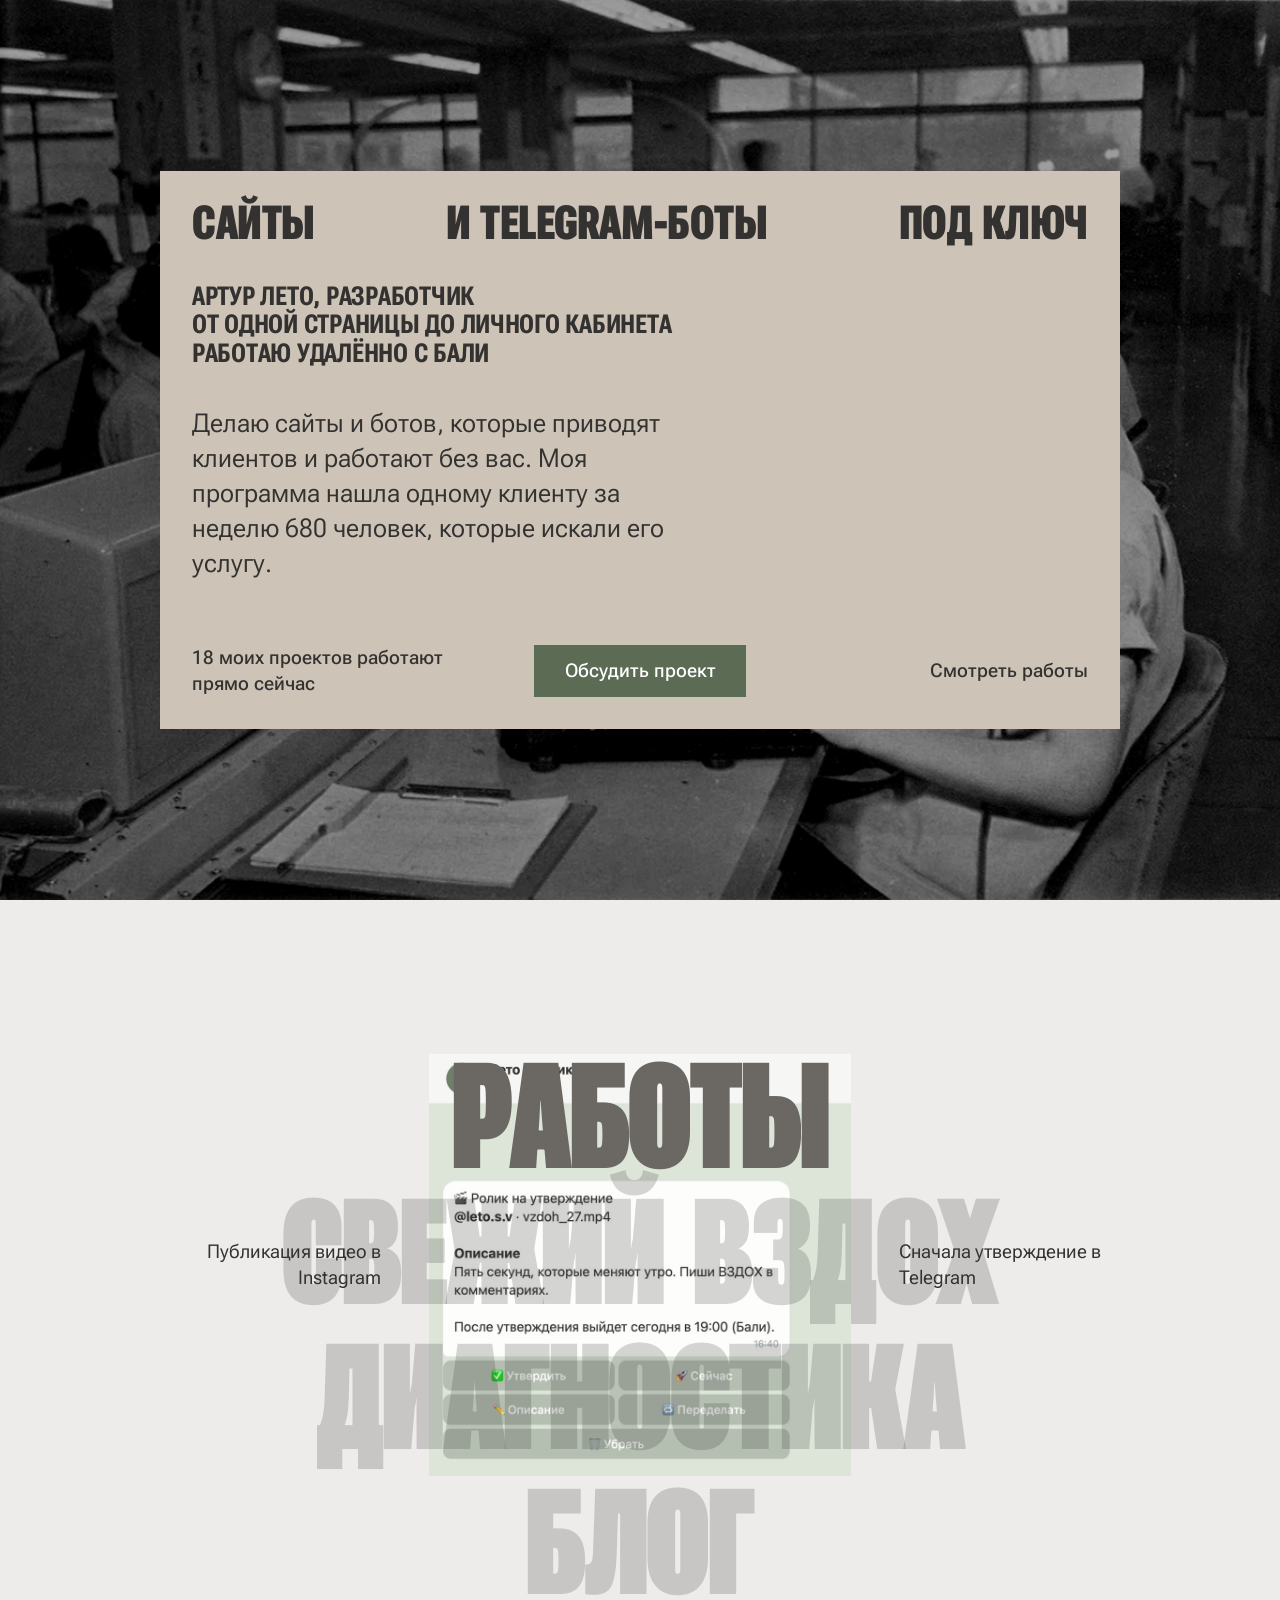
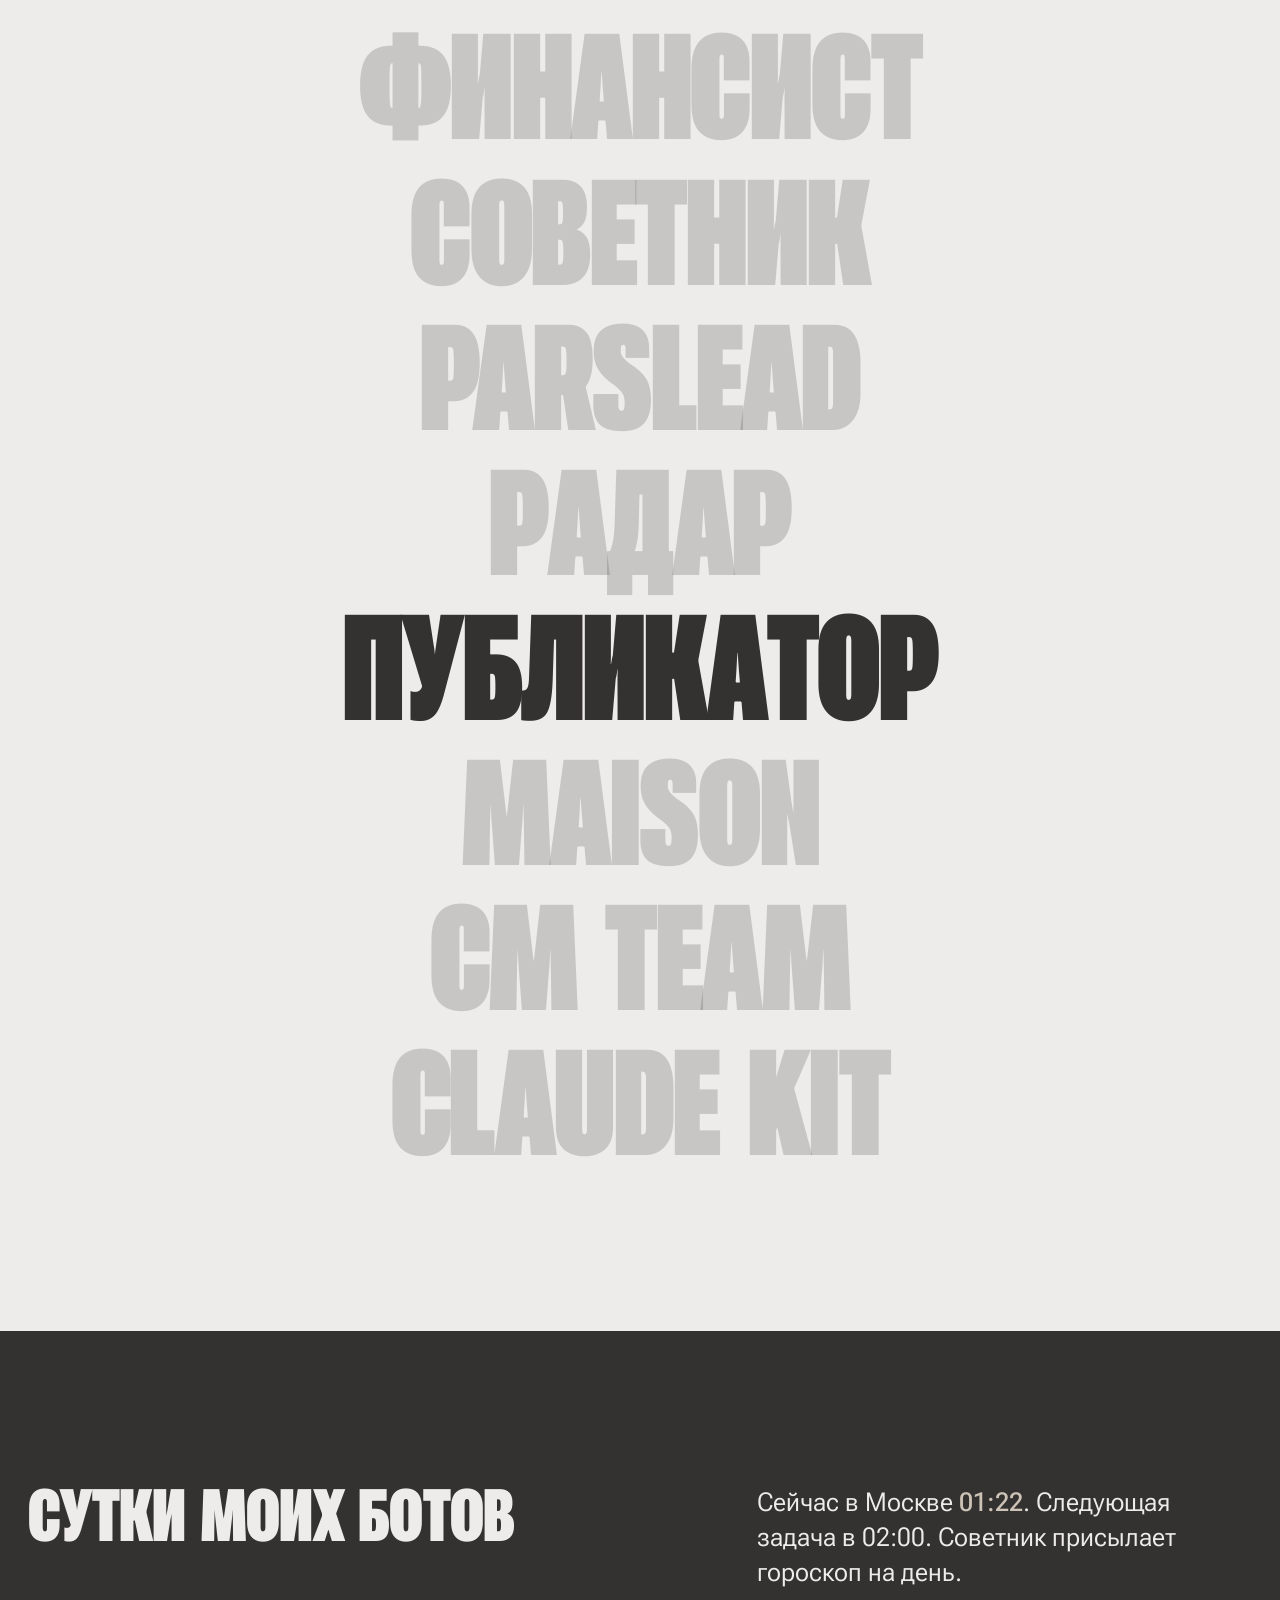
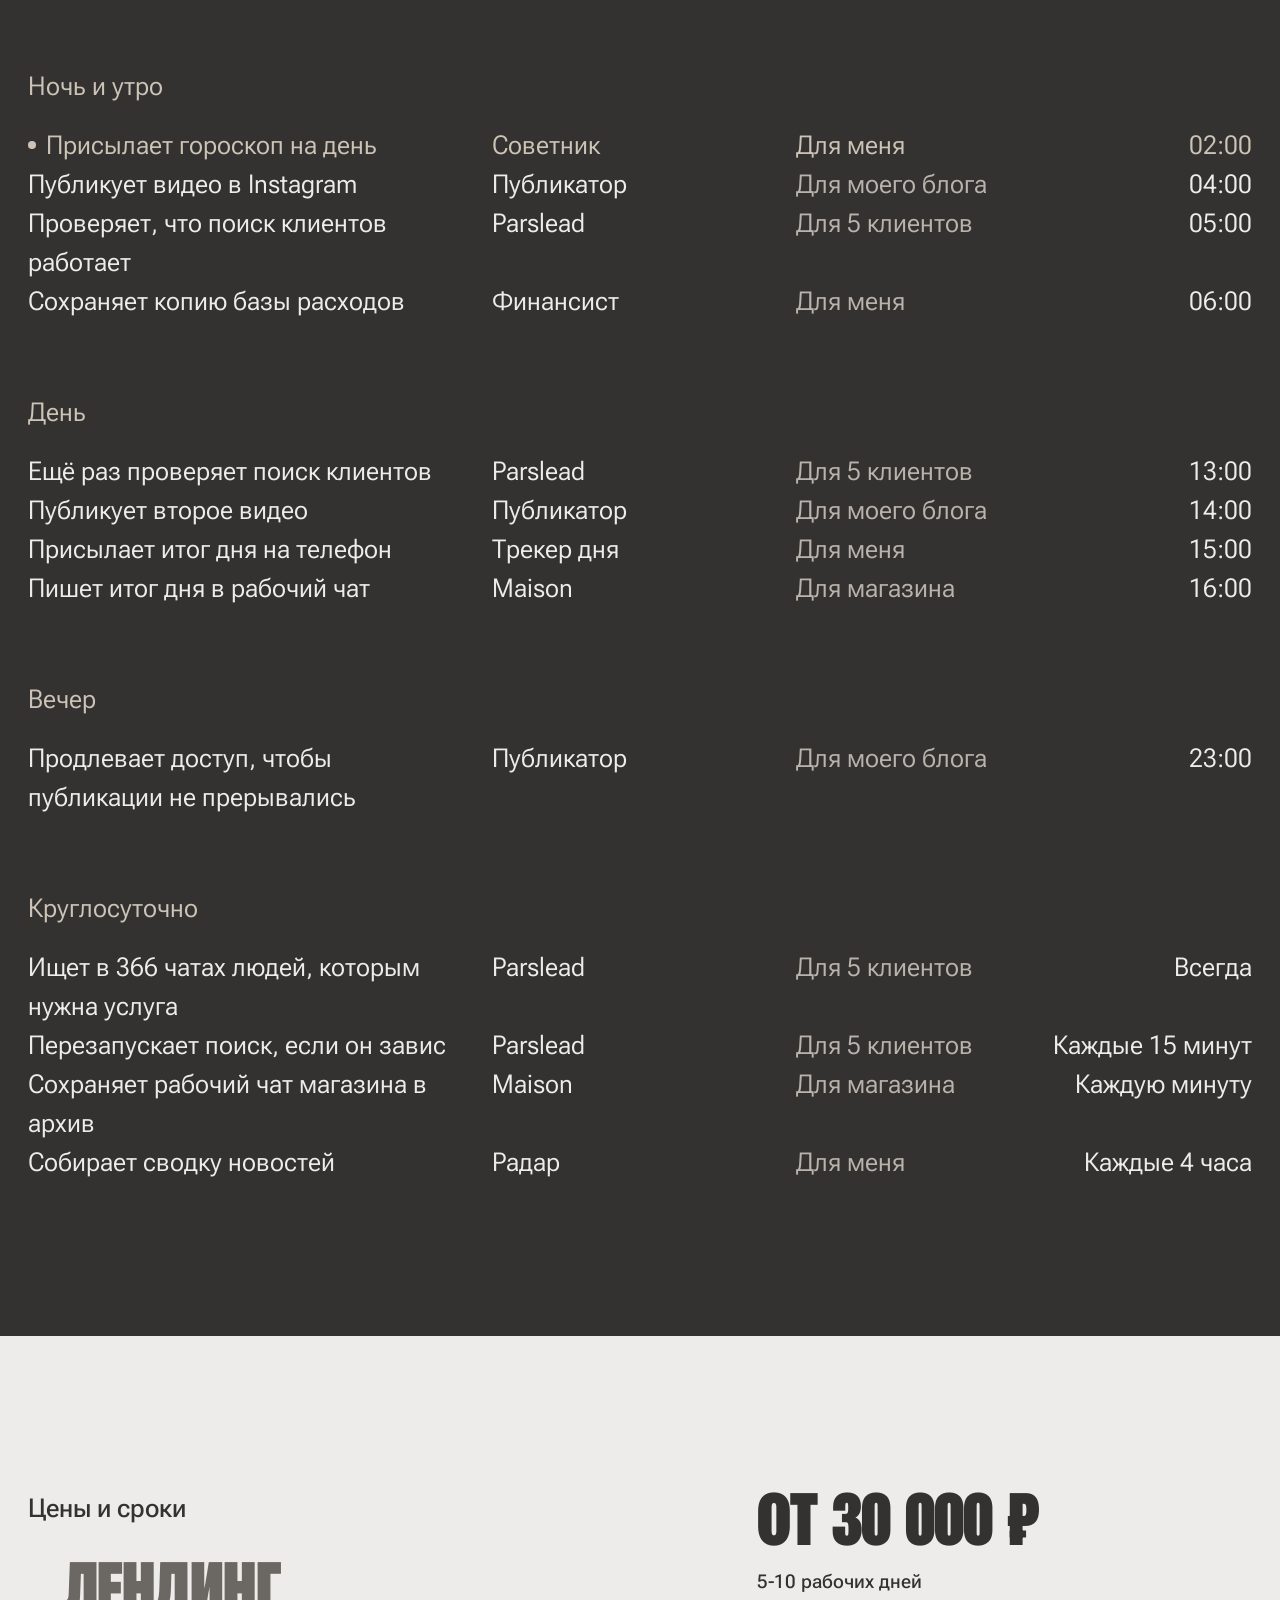
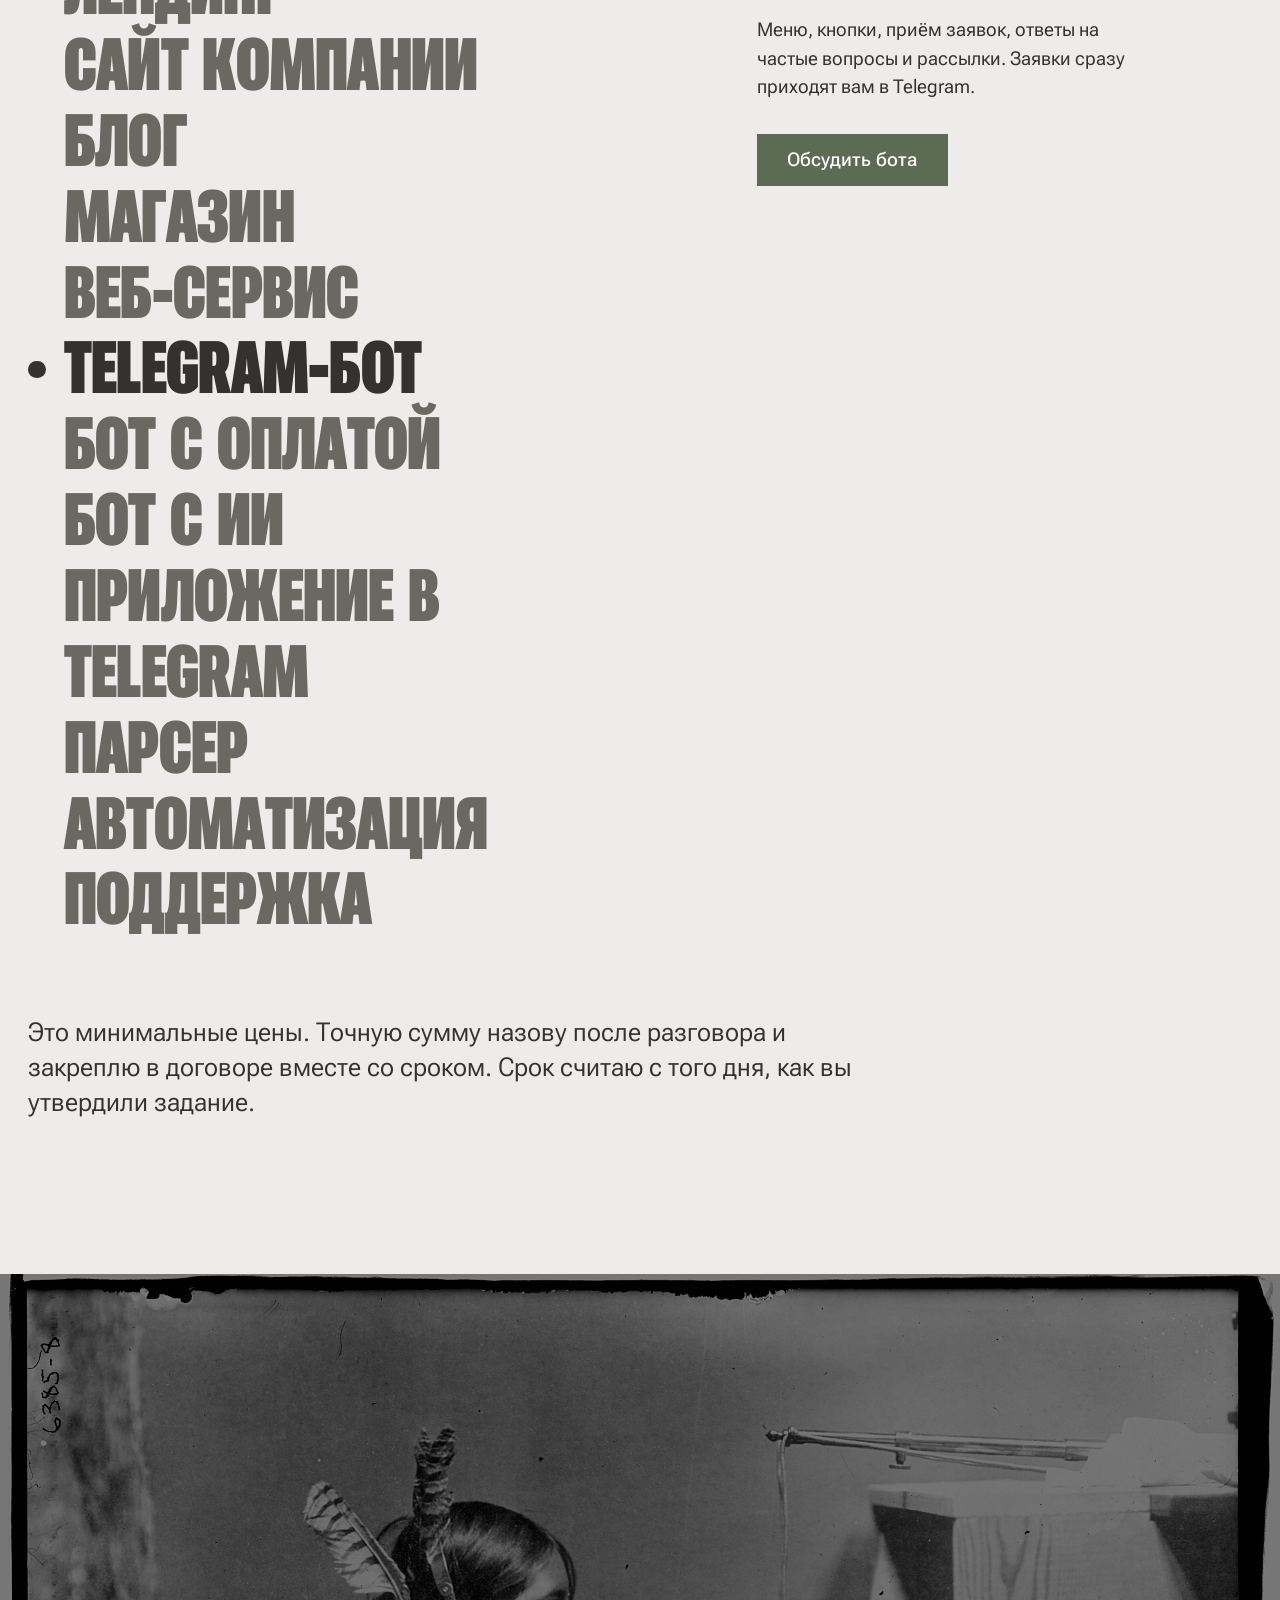
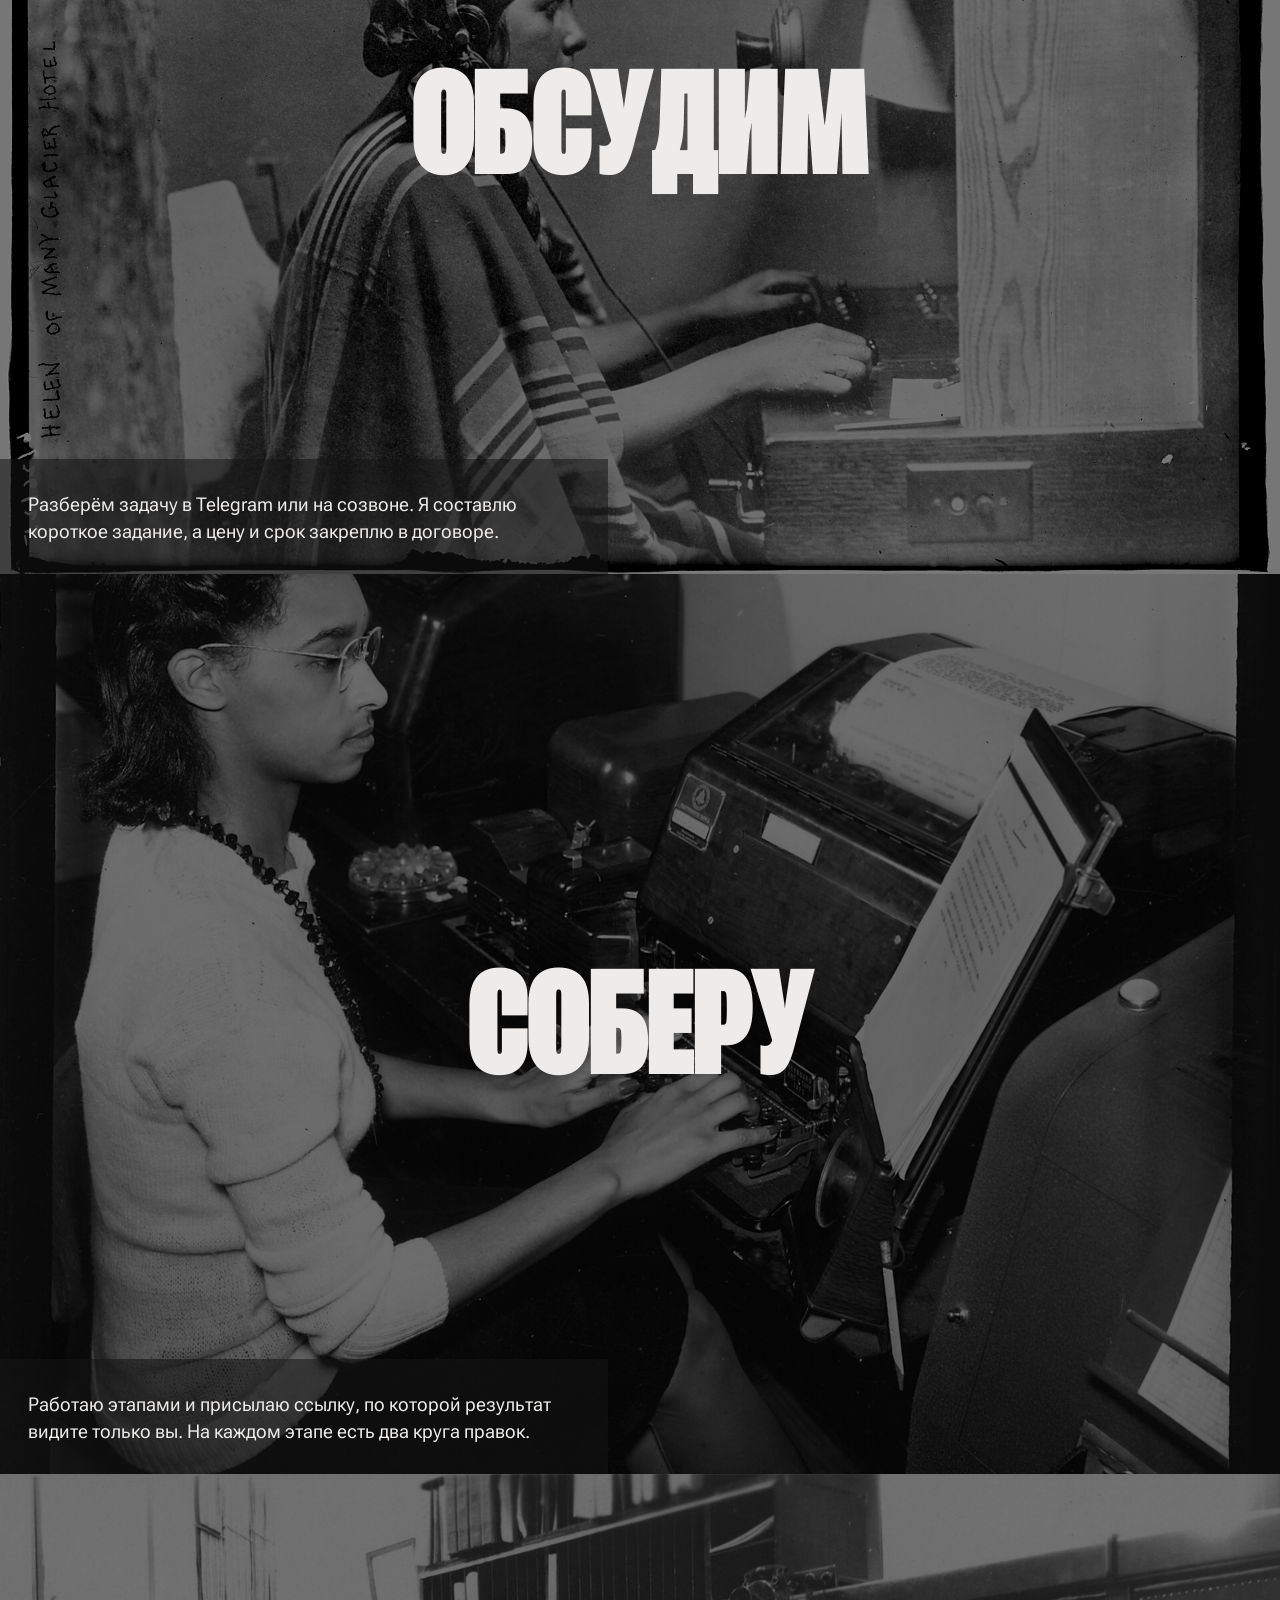
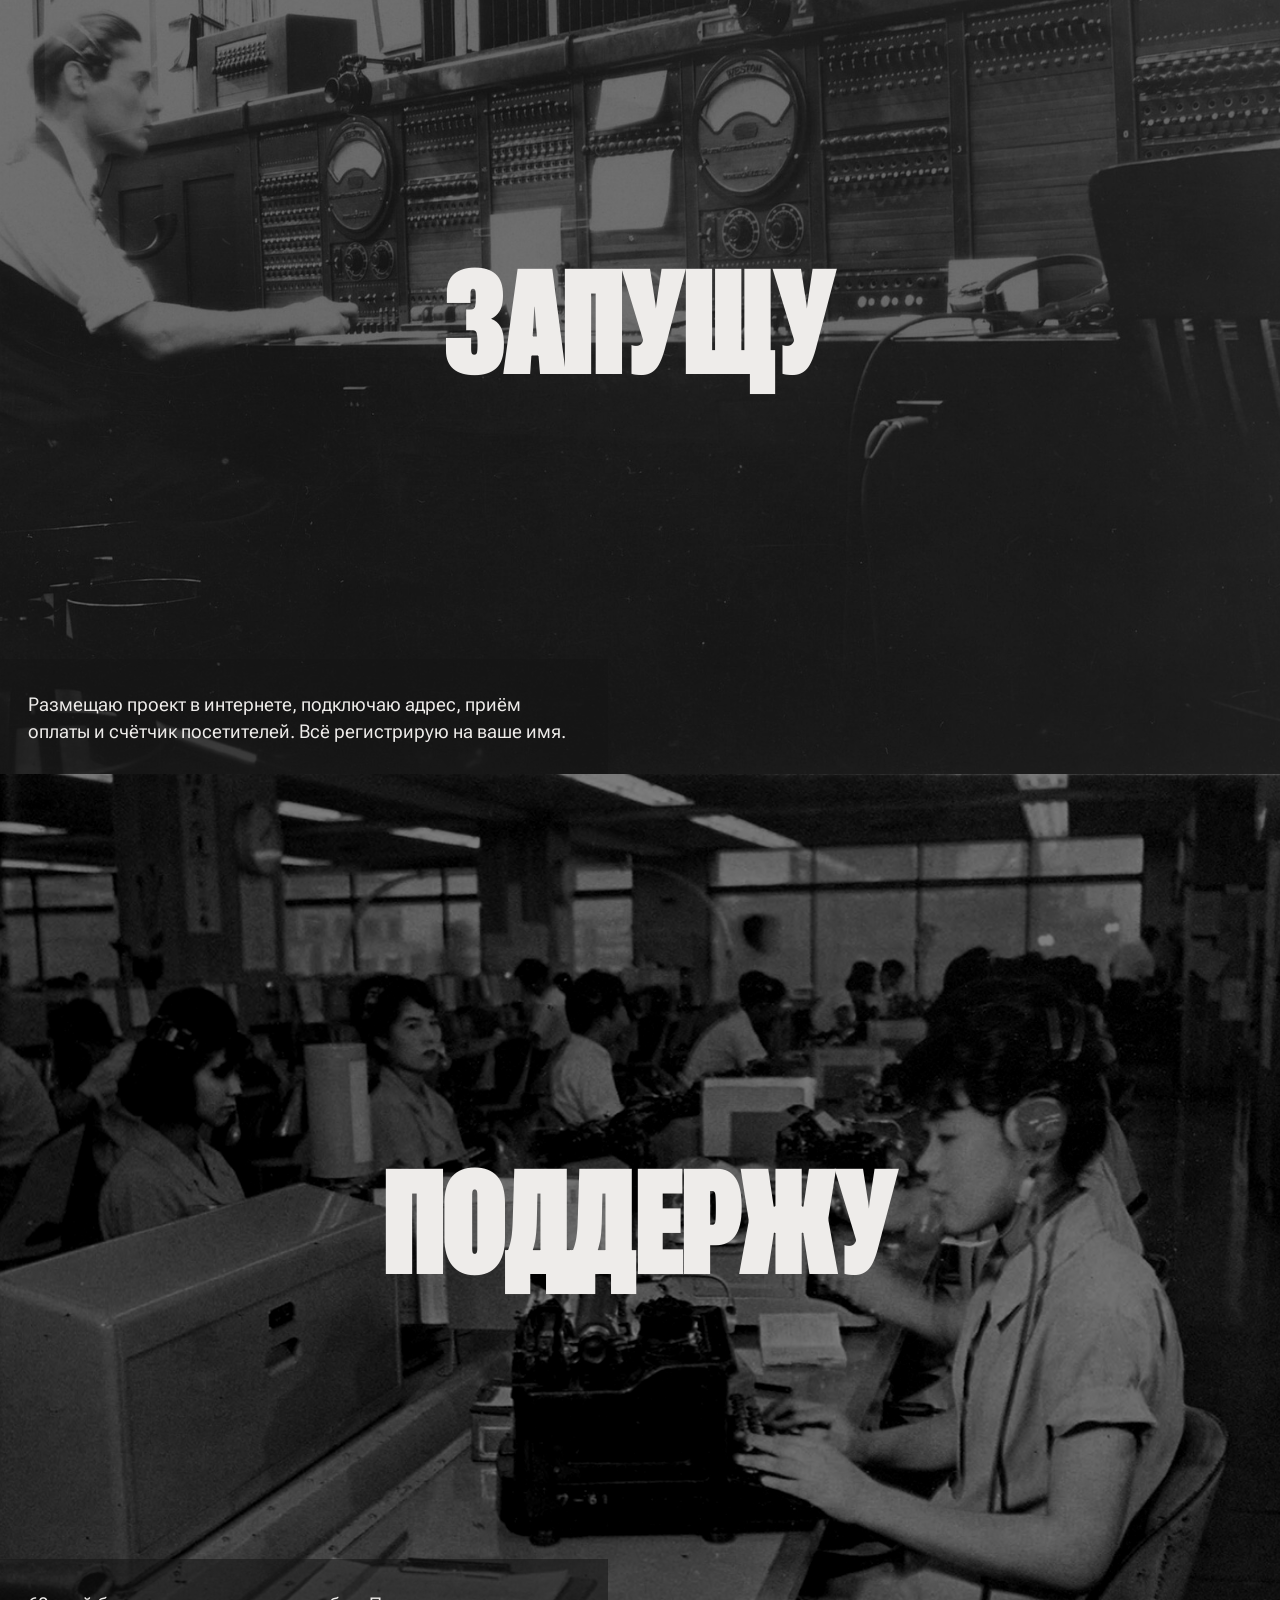
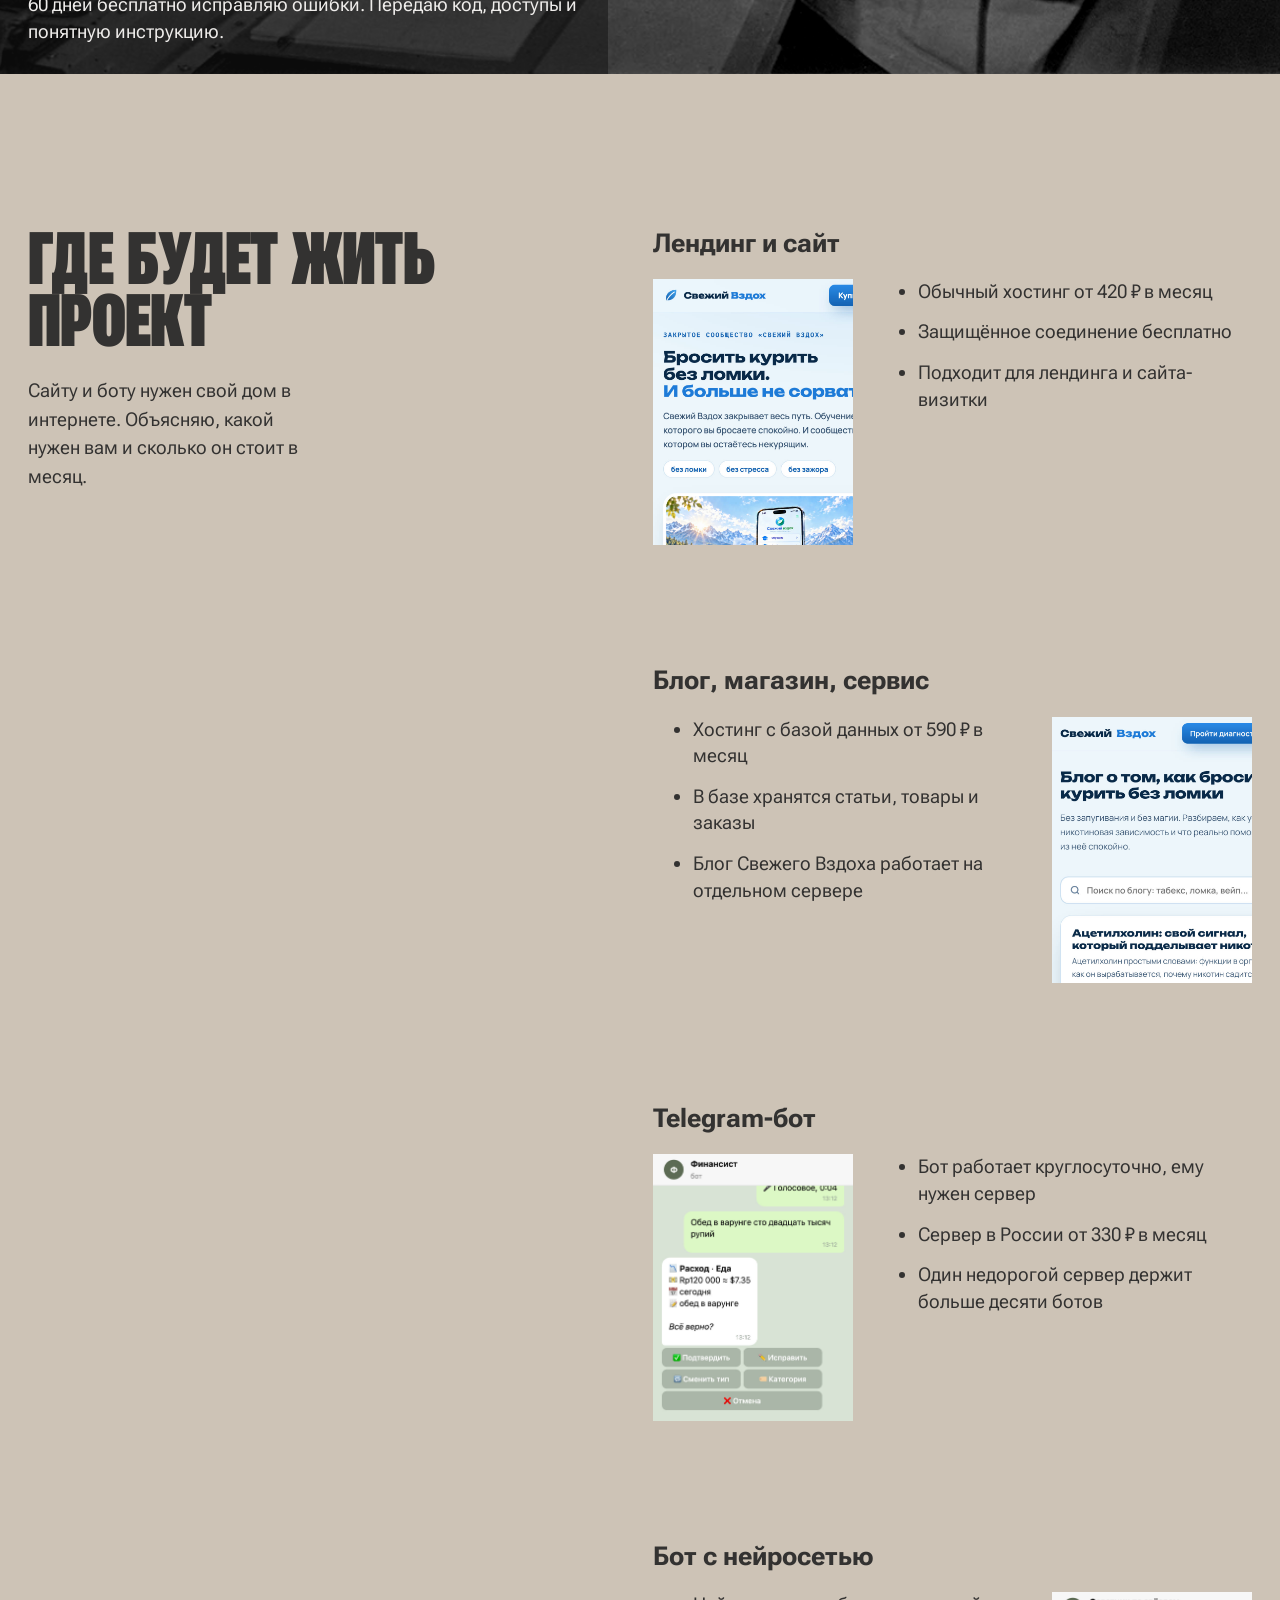
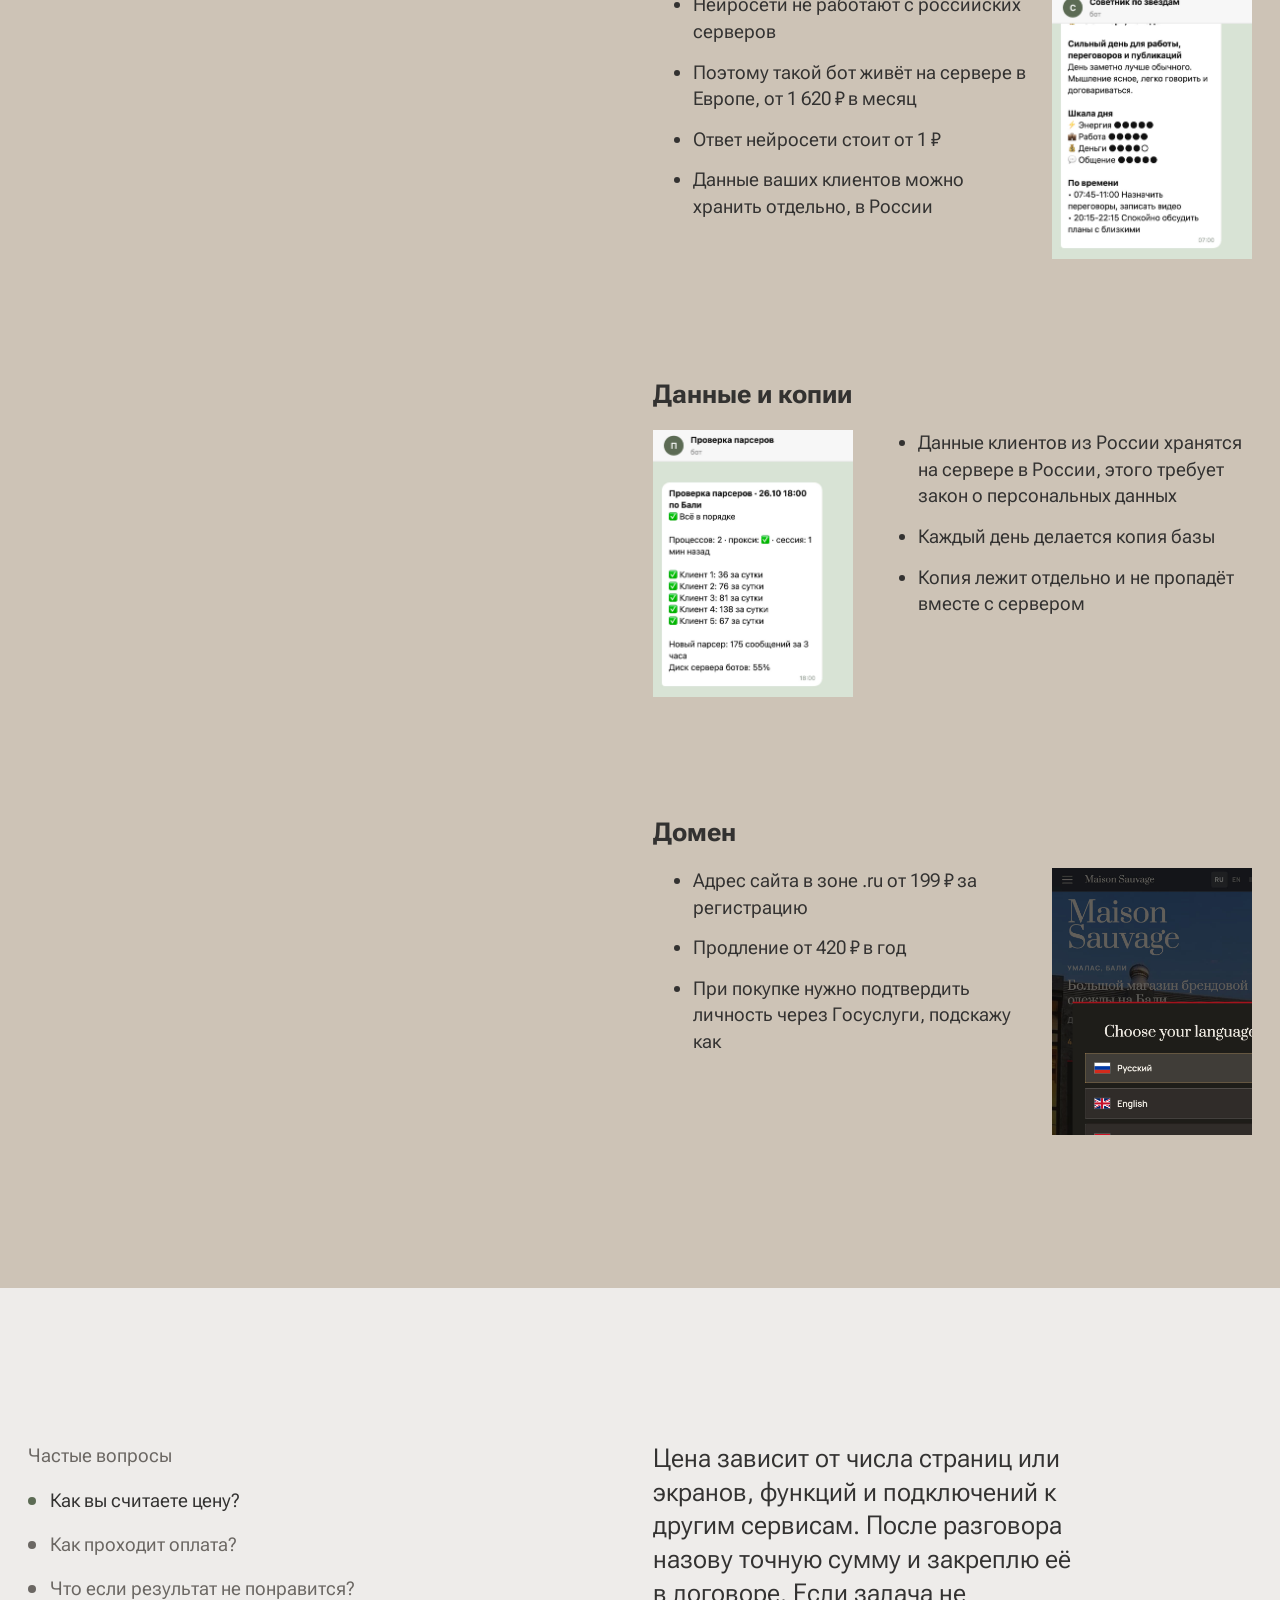
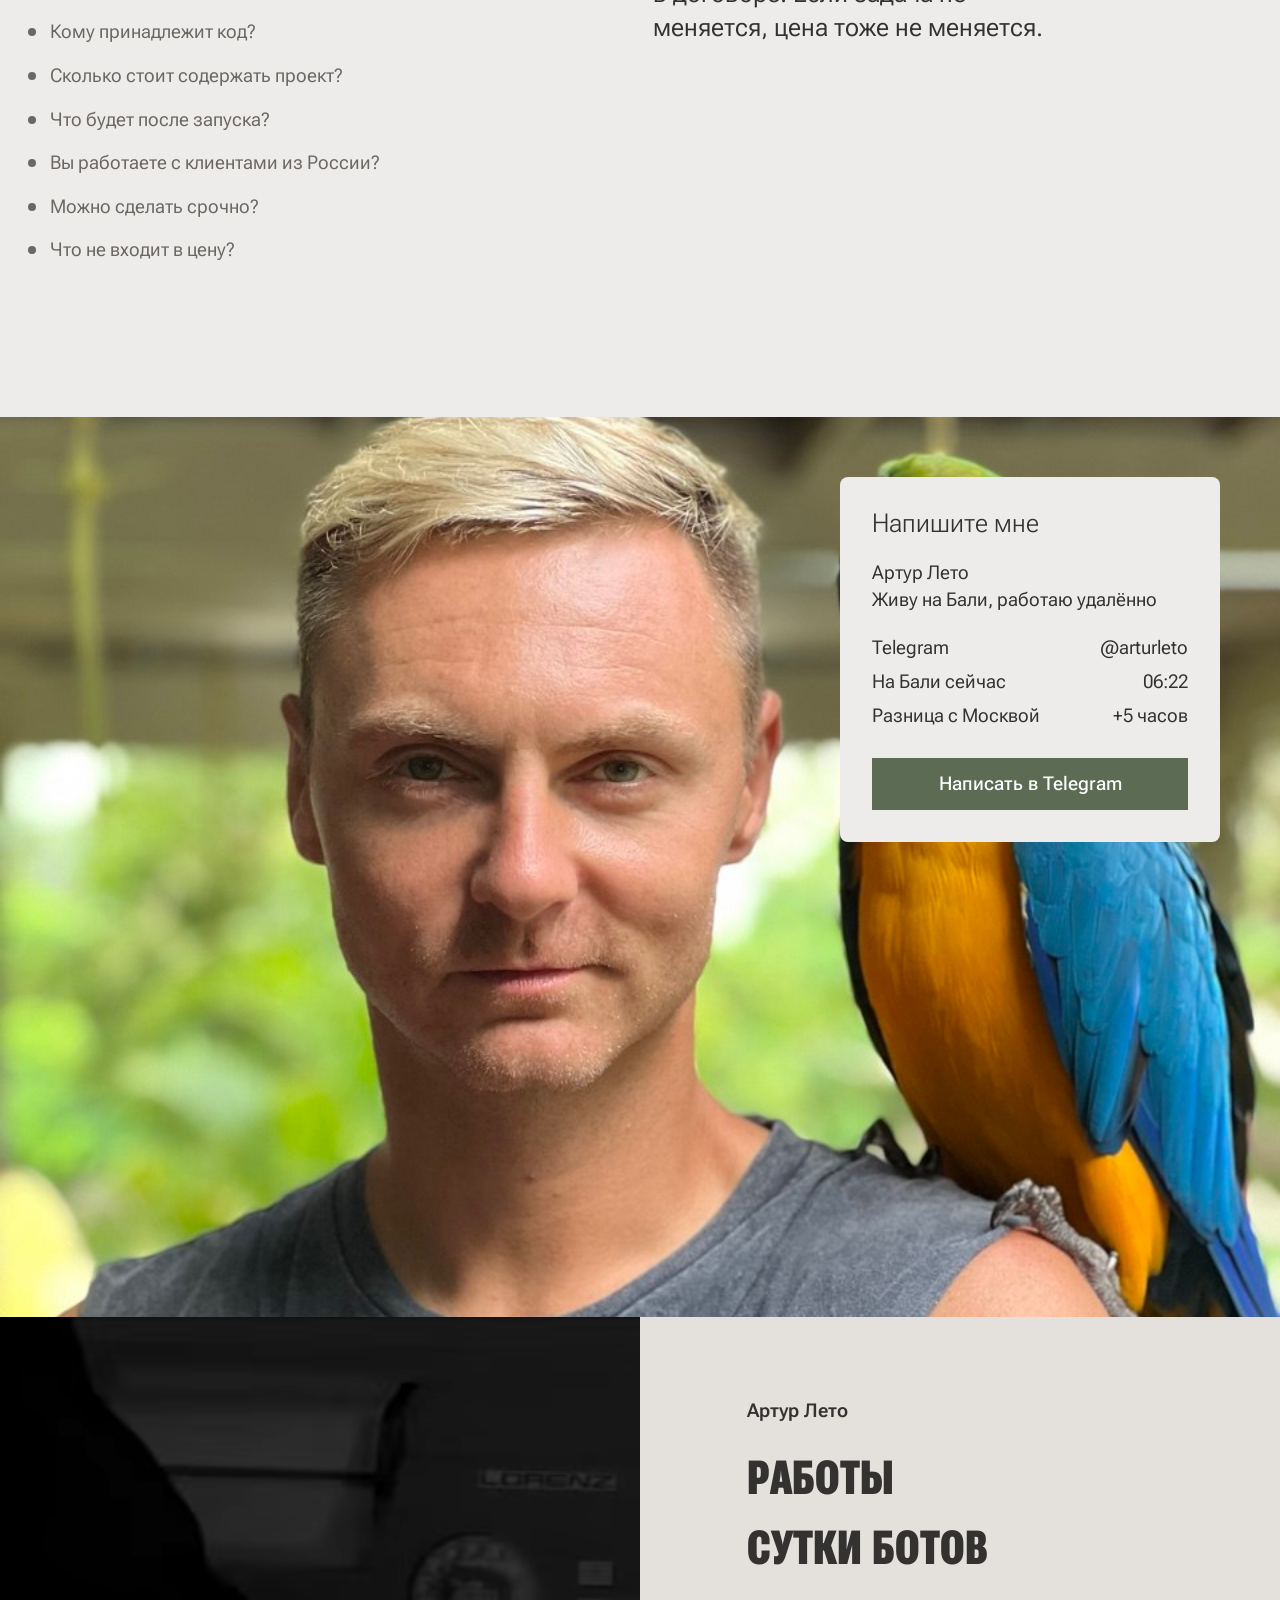
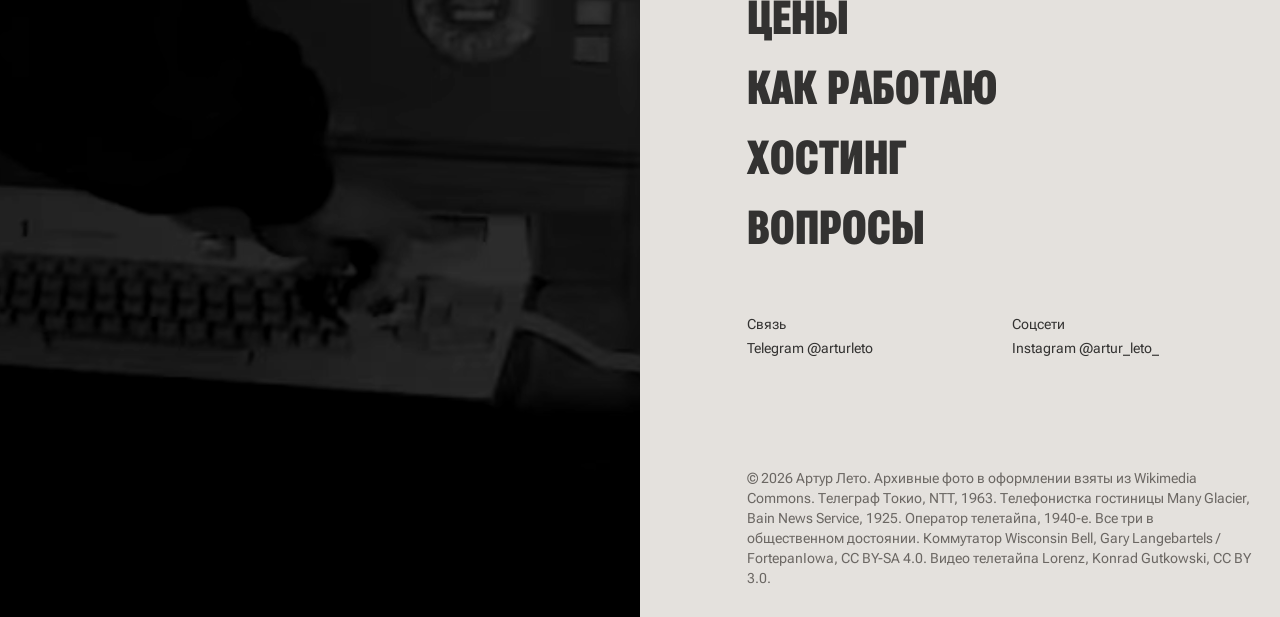
==== commit 841adff0: "Тексты после двух проверок холодным читателем, расписание по Москве Co-Authored-By: Claude Opus 5.5 " ====
--- a/index.html
+++ b/index.html
@@ -7,7 +7,7 @@
 <meta name="description" content="Сайты, Telegram-боты и автоматизация любой сложности. Цены и сроки открыто, оплата по этапам, код и доступы остаются у вас.">
 <meta name="robots" content="noindex">
 <meta property="og:title" content="Артур Лето. Сайты и Telegram-боты под ключ">
-<meta property="og:description" content="18 проектов работают на моём сервере каждый день. Цены, сроки, условия и хостинг простыми словами.">
+<meta property="og:description" content="18 моих проектов работают прямо сейчас. Цены, сроки, условия и хостинг простыми словами.">
 <meta property="og:image" content="img/og.jpg">
 <meta name="theme-color" content="#eeecea">
 <link rel="preconnect" href="https://fonts.googleapis.com">
@@ -241,7 +241,8 @@
 @media (max-width: 700px) {
   .hero { padding: 16px; }
   .hero__card { min-height: 62svh; padding: 24px 20px; }
-  .hero__title { display: block; }
+  .hero__title { display: block; font-size: 6.6vw; font-variation-settings: "wdth" 25; }
+  .hero__title .nw { white-space: nowrap; }
   .hero__title span:nth-child(2) { text-align: left; }
   .hero__foot { grid-template-columns: 1fr; justify-items: start; }
   .hero__foot .button { width: 100%; order: 3; }
@@ -255,11 +256,12 @@
   .day__live { margin-top: 1.5rem; }
   .sched, .sched tbody, .sched tr, .sched td, .sched th { display: block; width: auto !important; }
   .sched thead { display: none; }
-  .sched tr:not(.part) { display: grid; grid-template-columns: 1fr auto; gap: 0 1rem; margin-bottom: 18px; }
+  .sched tr:not(.part) { display: grid; grid-template-columns: auto 1fr auto; gap: 0 0.35em; margin-bottom: 18px; }
   .sched tr:not(.part) td:nth-child(1) { grid-column: 1 / -1; line-height: 1.3; padding: 0; }
-  .sched tr:not(.part) td:nth-child(2) { grid-column: 1; font-size: var(--step-small); color: var(--dark-soft); }
-  .sched tr:not(.part) td:nth-child(3) { display: none; }
-  .sched tr:not(.part) td:nth-child(4) { grid-column: 2; grid-row: 2; font-size: var(--step-small); color: var(--dark-soft); }
+  .sched tr:not(.part) td:nth-child(2) { grid-column: 1; grid-row: 2; font-size: var(--step-small); color: var(--dark-soft); padding: 0; }
+  .sched tr:not(.part) td:nth-child(2)::after { content: ","; }
+  .sched tr:not(.part) td:nth-child(3) { grid-column: 2; grid-row: 2; font-size: var(--step-small); color: var(--dark-soft); padding: 0; }
+  .sched tr:not(.part) td:nth-child(4) { grid-column: 3; grid-row: 2; font-size: var(--step-small); color: var(--dark-soft); }
   .sched tr.is-next td:nth-child(n) { color: var(--field-1); }
   .sched .part th { padding: 48px 0 16px; }
 
@@ -299,11 +301,11 @@
 <header class="hero" id="top">
   <img class="hero__bg" src="img/found/telegraph-operators-in-tokyo-central-telegraph-office.jpg" width="1165" height="802" alt="Операторы центрального телеграфа в Токио, 1963 год">
   <div class="hero__card">
-    <h1 class="hero__title display"><span>Сайты</span> <span>и Telegram-боты</span> <span>под ключ</span></h1>
-    <p class="hero__facts display">Артур Лето, разработчик<br>От лендинга до сложного сервиса<br>Работаю удалённо с Бали</p>
-    <p class="hero__lead">Делаю сайты и ботов, которые приводят клиентов и работают без вас. Мой парсер находил одному клиенту 680 заявок за неделю.</p>
+    <h1 class="hero__title display"><span>Сайты</span> <span class="nw">и Telegram-боты</span> <span>под ключ</span></h1>
+    <p class="hero__facts display">Артур Лето, разработчик<br>От одной страницы до личного кабинета<br>Работаю удалённо с Бали</p>
+    <p class="hero__lead">Делаю сайты и ботов, которые приводят клиентов и работают без вас. Моя программа нашла одному клиенту за неделю 680 человек, которые искали его услугу.</p>
     <div class="hero__foot">
-      <p class="hero__credit">18 проектов работают на моём сервере каждый день</p>
+      <p class="hero__credit">18 моих проектов работают прямо сейчас</p>
       <a class="button" href="https://t.me/arturleto">Обсудить проект</a>
       <a class="hero__more link" href="#raboty">Смотреть работы</a>
     </div>
@@ -333,52 +335,50 @@
   <ol class="work__list">
     <li><h2 class="display" id="work-h">Работы</h2></li>
     <li><a class="work__name display" data-i="0" data-kind="Сайт сообщества" data-detail="Свой домен, оплата, аналитика" href="https://svezhiy-vzdoh.ru/community-svezhiy-vzdoh/" target="_blank" rel="noopener">Свежий Вздох</a></li>
-    <li><a class="work__name display" data-i="1" data-kind="Тест из 21 вопроса" data-detail="Ведёт на продающую страницу и оплату" href="https://arturleto.github.io/svezhy-vzdoh/" target="_blank" rel="noopener">Диагностика</a></li>
-    <li><a class="work__name display" data-i="2" data-kind="Блог для Яндекса" data-detail="Статьи, которые приводят людей из поиска" href="https://svezhiy-vzdoh.ru/blog/" target="_blank" rel="noopener">Блог</a></li>
+    <li><a class="work__name display" data-i="1" data-kind="Тест для курильщиков из 21 вопроса" data-detail="Подбирает программу и ведёт к оплате" href="https://arturleto.github.io/svezhy-vzdoh/" target="_blank" rel="noopener">Диагностика</a></li>
+    <li><a class="work__name display" data-i="2" data-kind="Блог, который находят в Яндексе" data-detail="Статьи про отказ от курения" href="https://svezhiy-vzdoh.ru/blog/" target="_blank" rel="noopener">Блог</a></li>
     <li><a class="work__name display" data-i="3" data-kind="Бот учёта расходов" data-detail="Записывает с голоса и по фото чека" href="#sutki">Финансист</a></li>
     <li><a class="work__name display" data-i="4" data-kind="Бот с гороскопом на день" data-detail="Расчёт по дате рождения, текст пишет ИИ" href="#sutki">Советник</a></li>
-    <li><a class="work__name display" data-i="5" data-kind="Поиск клиентов в чатах" data-detail="Платят 5 компаний, работает с 2022 года" href="#sutki">Parslead</a></li>
+    <li><a class="work__name display" data-i="5" data-kind="Поиск клиентов в чатах" data-detail="Платят 5 клиентов, работает с 2022 года" href="#sutki">Parslead</a></li>
     <li><a class="work__name display" data-i="6" data-kind="Сводка новостей с ИИ" data-detail="Каналы, чат и форум, раз в 4 часа" href="#sutki">Радар</a></li>
     <li><a class="work__name display" data-i="7" data-kind="Публикация видео в Instagram" data-detail="Сначала утверждение в Telegram" href="#sutki">Публикатор</a></li>
-    <li><a class="work__name display" data-i="8" data-kind="Страница для инвесторов магазина" data-detail="Три языка и своя аналитика" href="https://arturleto.github.io/maison/invest/" target="_blank" rel="noopener">Maison</a></li>
-    <li><a class="work__name display" data-i="9" data-kind="Бот для команды партнёров" data-detail="Вступление в 8 шагов на трёх языках" href="#sutki">CM Team</a></li>
-    <li><a class="work__name display" data-i="10" data-kind="Сайт продукта" data-detail="Комплект настроек для ИИ-помощника" href="https://arturleto.github.io/claude-kit/" target="_blank" rel="noopener">Claude Kit</a></li>
+    <li><a class="work__name display" data-i="8" data-kind="Сайт для инвесторов магазина на Бали" data-detail="Три языка и своя аналитика" href="https://arturleto.github.io/maison/invest/" target="_blank" rel="noopener">Maison</a></li>
+    <li><a class="work__name display" data-i="9" data-kind="Бот, который принимает партнёров" data-detail="8 шагов на трёх языках" href="#sutki">CM Team</a></li>
+    <li><a class="work__name display" data-i="10" data-kind="Сайт продукта для разработчиков" data-detail="Набор настроек для ИИ-помощника" href="https://arturleto.github.io/claude-kit/" target="_blank" rel="noopener">Claude Kit</a></li>
   </ol>
 </section>
 
 <section class="day wrap" id="sutki" aria-labelledby="day-h">
   <div class="day__head">
     <h2 class="display" id="day-h" data-reveal>Сутки моих ботов</h2>
-    <p class="day__live" id="day-live" data-reveal style="--d:90ms">Это настоящее расписание моих ботов. Ваш бот так же будет работать сам, по часам. Время указано по Бали.</p>
+    <p class="day__live" id="day-live" data-reveal style="--d:90ms">Это настоящее расписание моих ботов по московскому времени. Пока вы спите, они уже работают. Ваш бот тоже будет работать сам, без вас.</p>
   </div>
   <table class="sched" id="sched">
-    <thead class="sr"><tr><th>Что делает</th><th>Кто</th><th>Где</th><th>Когда, по Бали</th></tr></thead>
+    <thead class="sr"><tr><th>Что делает</th><th>Кто</th><th>Для кого</th><th>Когда, по Москве</th></tr></thead>
     <tbody>
-      <tr class="part"><th colspan="4">Утро</th></tr>
-      <tr data-t="04:00"><td>Обновляет вход в Instagram</td><td>Публикатор</td><td>Сервер в Германии</td><td>04:00</td></tr>
-      <tr data-t="07:00"><td>Присылает прогноз на день</td><td>Советник</td><td>Telegram</td><td>07:00</td></tr>
-      <tr data-t="09:00"><td>Публикует утверждённый рилс</td><td>Публикатор</td><td>Instagram</td><td>09:00</td></tr>
-      <tr data-t="10:00"><td>Проверяет, что поиск заявок работает</td><td>Контроль</td><td>Два сервера</td><td>10:00</td></tr>
+      <tr class="part"><th colspan="4">Ночь и утро</th></tr>
+      <tr data-t="02:00"><td>Присылает гороскоп на день</td><td>Советник</td><td>Для меня</td><td>02:00</td></tr>
+      <tr data-t="04:00"><td>Публикует видео в Instagram</td><td>Публикатор</td><td>Для моего блога</td><td>04:00</td></tr>
+      <tr data-t="05:00"><td>Проверяет, что поиск клиентов работает</td><td>Parslead</td><td>Для 5 клиентов</td><td>05:00</td></tr>
+      <tr data-t="06:00"><td>Сохраняет копию базы расходов</td><td>Финансист</td><td>Для меня</td><td>06:00</td></tr>
     </tbody>
     <tbody>
       <tr class="part"><th colspan="4">День</th></tr>
-      <tr data-t="11:00"><td>Сохраняет копию базы финансов</td><td>Финансист</td><td>GitHub и Telegram</td><td>11:00</td></tr>
-      <tr data-t="18:00"><td>Ещё раз проверяет поиск заявок</td><td>Контроль</td><td>Два сервера</td><td>18:00</td></tr>
+      <tr data-t="13:00"><td>Ещё раз проверяет поиск клиентов</td><td>Parslead</td><td>Для 5 клиентов</td><td>13:00</td></tr>
+      <tr data-t="14:00"><td>Публикует второе видео</td><td>Публикатор</td><td>Для моего блога</td><td>14:00</td></tr>
+      <tr data-t="15:00"><td>Присылает итог дня на телефон</td><td>Трекер дня</td><td>Для меня</td><td>15:00</td></tr>
+      <tr data-t="16:00"><td>Пишет итог дня в рабочий чат</td><td>Maison</td><td>Для магазина</td><td>16:00</td></tr>
     </tbody>
     <tbody>
       <tr class="part"><th colspan="4">Вечер</th></tr>
-      <tr data-t="19:00"><td>Публикует второй рилс</td><td>Публикатор</td><td>Instagram</td><td>19:00</td></tr>
-      <tr data-t="19:40"><td>Собирает итоги рабочего дня</td><td>Мой день</td><td>Ноутбук и сервер</td><td>19:40</td></tr>
-      <tr data-t="20:00"><td>Присылает уведомление с итогом дня</td><td>Мой день</td><td>Телефон</td><td>20:00</td></tr>
-      <tr data-t="21:00"><td>Пишет итог дня магазина</td><td>Maison</td><td>Рабочий чат</td><td>21:00</td></tr>
-      <tr data-t="21:00"><td>Спрашивает о планах на завтра</td><td>Советник</td><td>Telegram</td><td>21:00</td></tr>
+      <tr data-t="23:00"><td>Продлевает доступ, чтобы публикации не прерывались</td><td>Публикатор</td><td>Для моего блога</td><td>23:00</td></tr>
     </tbody>
     <tbody>
       <tr class="part"><th colspan="4">Круглосуточно</th></tr>
-      <tr><td>Ищет заявки в 366 чатах</td><td>Parslead</td><td>Сервер парсера</td><td>Всегда</td></tr>
-      <tr><td>Перезапускает поиск, если он завис</td><td>Сторож</td><td>Сервер парсера</td><td>Каждые 15 минут</td></tr>
-      <tr><td>Сохраняет переписку и голосовые</td><td>Maison</td><td>GitHub</td><td>Каждую минуту</td></tr>
-      <tr><td>Собирает сводку новостей</td><td>Радар</td><td>Сервер в Германии</td><td>Каждые 4 часа</td></tr>
+      <tr><td>Ищет в 366 чатах людей, которым нужна услуга</td><td>Parslead</td><td>Для 5 клиентов</td><td>Всегда</td></tr>
+      <tr><td>Перезапускает поиск, если он завис</td><td>Parslead</td><td>Для 5 клиентов</td><td>Каждые 15 минут</td></tr>
+      <tr><td>Сохраняет рабочий чат магазина в архив</td><td>Maison</td><td>Для магазина</td><td>Каждую минуту</td></tr>
+      <tr><td>Собирает сводку новостей</td><td>Радар</td><td>Для меня</td><td>Каждые 4 часа</td></tr>
     </tbody>
   </table>
 </section>
@@ -387,7 +387,7 @@
   <div class="price__grid">
     <div class="price__names" role="tablist" aria-labelledby="price-h">
       <h2 id="price-h" data-reveal>Цены и сроки</h2>
-      <noscript><ul class="plain"><li><strong>Лендинг</strong>. от 40 000 ₽, 7-12 рабочих дней. Одна страница, которая продаёт одну услугу. Дизайн под ваш бренд, текст по структуре продаж, заявки в Telegram или CRM, Яндекс Метрика, которая считает заявки.</li><li><strong>Сайт компании</strong>. от 80 000 ₽, 15-25 рабочих дней. От 5 до 15 страниц. Услуги, кейсы, цены, контакты и формы заявок. Тексты можно править самим, без программиста.</li><li><strong>Блог</strong>. от 60 000 ₽, 10-20 рабочих дней. Блог со статьями, которые находят в Яндексе. Рубрики, поиск по сайту, быстрые страницы и настройка под поисковики.</li><li><strong>Магазин</strong>. от 120 000 ₽, 20-35 рабочих дней. Каталог, корзина, оплата картой и по СБП, заказы приходят вам в Telegram, у покупателя есть личный кабинет.</li><li><strong>Веб-сервис</strong>. от 150 000 ₽, 30-60 рабочих дней. Личный кабинет, база данных, панель управления, разные права для сотрудников и связка с другими сервисами. Для идей сложнее сайта.</li><li><strong>Telegram-бот</strong>. от 30 000 ₽, 5-10 рабочих дней. Меню, кнопки, приём заявок, ответы на частые вопросы и рассылки. Заявки сразу приходят вам в Telegram.</li><li><strong>Бот с оплатой</strong>. от 70 000 ₽, 12-25 рабочих дней. Оплата и подписки, доступ в закрытый канал, напоминания о продлении, панель управления со статистикой.</li><li><strong>Бот с ИИ</strong>. от 60 000 ₽, 10-25 рабочих дней. Понимает голосовые, читает фото и чеки, отвечает клиентам по вашим материалам. Подключаю ChatGPT, Claude или Gemini.</li><li><strong>Приложение в Telegram</strong>. от 100 000 ₽, 15-30 рабочих дней. Приложение внутри Telegram. Каталог, запись, личный кабинет и оплата. Клиенту не нужно ничего скачивать.</li><li><strong>Парсер</strong>. от 25 000 ₽, 5-10 рабочих дней. Следит за чатами, каналами и сайтами по ключевым словам. Находит людей, которым нужна ваша услуга, и присылает их вам. Нейросеть отсеивает мусор.</li><li><strong>Автоматизация</strong>. от 20 000 ₽, 3-10 рабочих дней. Связываю сервисы между собой. CRM, Google Таблицы, рассылки, автопубликация в соцсети. Цена за подключение одного сервиса к другому.</li><li><strong>Поддержка</strong>. от 10 000 ₽, в месяц. Слежу, чтобы всё работало, обновляю, делаю копии базы и вношу мелкие правки. Новые функции сверх этого стоят 2 500 ₽ в час.</li></ul></noscript>
+      <noscript><ul class="plain"><li><strong>Лендинг</strong>. от 40 000 ₽, 7-12 рабочих дней. Одна страница, которая продаёт одну услугу. Дизайн под ваш бренд, текст по структуре продаж, заявки в Telegram или CRM, Яндекс Метрика, которая считает заявки.</li><li><strong>Сайт компании</strong>. от 80 000 ₽, 15-25 рабочих дней. От 5 до 15 страниц. Услуги, кейсы, цены, контакты и формы заявок. Тексты можно править самим, без программиста.</li><li><strong>Блог</strong>. от 60 000 ₽, 10-20 рабочих дней. Блог со статьями, которые находят в Яндексе. Рубрики, поиск по сайту, быстрые страницы и настройка под поисковики.</li><li><strong>Магазин</strong>. от 120 000 ₽, 20-35 рабочих дней. Каталог, корзина, оплата картой и по СБП, заказы приходят вам в Telegram, у покупателя есть личный кабинет.</li><li><strong>Веб-сервис</strong>. от 150 000 ₽, 30-60 рабочих дней. Личный кабинет, база данных, панель управления, разные права для сотрудников и связка с другими сервисами. Для сервисов, где у каждого клиента свой аккаунт.</li><li><strong>Telegram-бот</strong>. от 30 000 ₽, 5-10 рабочих дней. Меню, кнопки, приём заявок, ответы на частые вопросы и рассылки. Заявки сразу приходят вам в Telegram.</li><li><strong>Бот с оплатой</strong>. от 70 000 ₽, 12-25 рабочих дней. Оплата и подписки, доступ в закрытый канал, напоминания о продлении, панель управления со статистикой.</li><li><strong>Бот с ИИ</strong>. от 60 000 ₽, 10-25 рабочих дней. Понимает голосовые, читает фото и чеки, отвечает клиентам по вашим материалам. Подключаю ChatGPT, Claude или Gemini.</li><li><strong>Приложение в Telegram</strong>. от 100 000 ₽, 15-30 рабочих дней. Приложение внутри Telegram. Каталог, запись, личный кабинет и оплата. Клиенту не нужно ничего скачивать.</li><li><strong>Парсер</strong>. от 25 000 ₽, 5-10 рабочих дней. Следит за чатами, каналами и сайтами по ключевым словам. Находит людей, которым нужна ваша услуга, и присылает их вам. Нейросеть убирает рекламу и лишние сообщения.</li><li><strong>Автоматизация</strong>. от 20 000 ₽, 3-10 рабочих дней. Связываю сервисы между собой. CRM, Google Таблицы, рассылки, автопубликация в соцсети. Цена за одну связку, например сайт и Google Таблица.</li><li><strong>Поддержка</strong>. от 10 000 ₽, в месяц. Слежу, чтобы всё работало, обновляю, делаю копии базы и вношу мелкие правки. Новые функции сверх этого стоят 2 500 ₽ в час.</li></ul></noscript>
     </div>
     <div class="price__stage" id="price-stage" aria-live="polite">
       <p class="price__fig display" id="pf">от 30 000 ₽</p>
@@ -408,12 +408,12 @@
   <article class="how__panel">
     <img src="img/found/african-american-woman-teletype-operator.jpg" width="1920" height="2300" alt="Оператор телетайпа за работой, 1940-е" loading="lazy">
     <h2 class="how__verb display">Соберу</h2>
-    <p class="how__say" data-reveal>Работаю этапами и до запуска показываю результат по закрытой ссылке. На каждом этапе есть два круга правок.</p>
+    <p class="how__say" data-reveal>Работаю этапами и присылаю ссылку, по которой результат видите только вы. На каждом этапе есть два круга правок.</p>
   </article>
   <article class="how__panel">
     <img src="img/found/wisconsin-bell-telephone-company-switchboard.jpg" width="1920" height="1118" alt="Мужчина за телефонным коммутатором компании Wisconsin Bell, 1930 год" loading="lazy">
     <h2 class="how__verb display">Запущу</h2>
-    <p class="how__say" data-reveal>Ставлю проект на хостинг, подключаю домен, оплату и аналитику. Домен, сервер и бот регистрирую на ваше имя.</p>
+    <p class="how__say" data-reveal>Размещаю проект в интернете, подключаю адрес, приём оплаты и счётчик посетителей. Всё регистрирую на ваше имя.</p>
   </article>
   <article class="how__panel">
     <img src="img/found/telegraph-operators-in-tokyo-central-telegraph-office.jpg" width="1165" height="802" alt="Зал центрального телеграфа в Токио, 1963 год" loading="lazy">
@@ -434,9 +434,8 @@
         <div class="host__row">
           <img src="img/work/vz_comm_34.jpg" width="780" height="1040" alt="Сайт сообщества Свежий Вздох на телефоне" loading="lazy">
           <ul>
-            <li>Обычный хостинг, например Beget</li>
-            <li>От 420 ₽ в месяц при оплате за год</li>
-            <li>Замочек https в адресной строке бесплатно</li>
+            <li>Обычный хостинг от 420 ₽ в месяц</li>
+            <li>Защищённое соединение бесплатно</li>
             <li>Подходит для лендинга и сайта-визитки</li>
           </ul>
         </div>
@@ -446,10 +445,9 @@
         <div class="host__row">
           <img src="img/work/vz_blog_34.jpg" width="780" height="1040" alt="Блог Свежего Вздоха на телефоне" loading="lazy">
           <ul>
-            <li>Хостинг с базой данных или свой сервер</li>
-            <li>Хостинг для WordPress от 590 ₽ в месяц</li>
-            <li>Свой сервер от 350 ₽ в месяц</li>
-            <li>Блог Свежего Вздоха работает на своём сервере</li>
+            <li>Хостинг с базой данных от 590 ₽ в месяц</li>
+            <li>В базе хранятся статьи, товары и заказы</li>
+            <li>Блог Свежего Вздоха работает на отдельном сервере</li>
           </ul>
         </div>
       </article>
@@ -460,7 +458,6 @@
           <ul>
             <li>Бот работает круглосуточно, ему нужен сервер</li>
             <li>Сервер в России от 330 ₽ в месяц</li>
-            <li>Простой бот может работать бесплатно в Яндекс Облаке</li>
             <li>Один недорогой сервер держит больше десяти ботов</li>
           </ul>
         </div>
@@ -470,10 +467,10 @@
         <div class="host__row">
           <img src="img/work/sovetnik_34.jpg" width="810" height="1080" alt="Советник по звёздам присылает утренний прогноз" loading="lazy">
           <ul>
-            <li>ChatGPT и Claude не отвечают российским серверам</li>
-            <li>Поэтому такой бот живёт на сервере в Европе</li>
-            <li>Сервер в Нидерландах от 1 620 ₽ в месяц</li>
-            <li>Ответ нейросети стоит от 1 ₽, а базу клиентов можно держать в России</li>
+            <li>Нейросети не работают с российских серверов</li>
+            <li>Поэтому такой бот живёт на сервере в Европе, от 1 620 ₽ в месяц</li>
+            <li>Ответ нейросети стоит от 1 ₽</li>
+            <li>Данные ваших клиентов можно хранить отдельно, в России</li>
           </ul>
         </div>
       </article>
@@ -482,10 +479,9 @@
         <div class="host__row">
           <img src="img/work/parslead_34.jpg" width="810" height="1080" alt="Отчёт бота о проверке парсеров" loading="lazy">
           <ul>
-            <li>База и файлы лежат на том же сервере</li>
-            <li>Каждый день копия базы уходит в отдельное место</li>
-            <li>Данные клиентов из России храню на сервере в России, этого требует закон 152-ФЗ</li>
-            <li>Копия лежит отдельно от сервера и не пропадёт вместе с ним</li>
+            <li>Данные клиентов из России хранятся на сервере в России, этого требует закон о персональных данных</li>
+            <li>Каждый день делается копия базы</li>
+            <li>Копия лежит отдельно и не пропадёт вместе с сервером</li>
           </ul>
         </div>
       </article>
@@ -494,10 +490,9 @@
         <div class="host__row">
           <img src="img/work/ms_invest_34.jpg" width="780" height="1040" alt="Страница для инвесторов на трёх языках" loading="lazy">
           <ul>
-            <li>Домен .ru от 199 ₽ за регистрацию</li>
+            <li>Адрес сайта в зоне .ru от 199 ₽ за регистрацию</li>
             <li>Продление от 420 ₽ в год</li>
             <li>При покупке нужно подтвердить личность через Госуслуги, подскажу как</li>
-            <li>Домен оформляю на вас</li>
           </ul>
         </div>
       </article>
@@ -509,7 +504,7 @@
   <div class="faq__grid">
     <div class="faq__list" role="tablist" aria-labelledby="faq-h">
       <h2 id="faq-h">Частые вопросы</h2>
-      <noscript><dl class="plain"><dt><strong>Как вы считаете цену?</strong></dt><dd>Цена зависит от числа страниц или экранов, функций и подключений к другим сервисам. После разговора назову точную сумму и закреплю её в договоре. Если задача не меняется, цена тоже не меняется.</dd><dt><strong>Как проходит оплата?</strong></dt><dd>Проект до 100 000 ₽ оплачивается двумя частями. Половина до старта, половина после запуска. Крупный проект оплачивается в три этапа. 30% до старта, 40% после сдачи основной части, 30% после запуска.</dd><dt><strong>Что если результат не понравится?</strong></dt><dd>Вы видите работу на каждом этапе, поэтому в конце сюрпризов нет. На каждом этапе есть два круга правок. Если решите остановиться, оплачиваете только сделанное, а остаток предоплаты я возвращаю.</dd><dt><strong>Кому принадлежит код?</strong></dt><dd>Вам. Домен, сервер и бот сразу оформлены на вас. После полной оплаты передаю код, доступы и инструкцию, а права на код прописываем в договоре.</dd><dt><strong>Сколько стоит содержать проект?</strong></dt><dd>Хостинг сайта стоит от 420 ₽ в месяц, сервер для бота от 330 ₽. Нейросеть оплачивается по факту, один ответ стоит от 1 ₽. Всё это я посчитаю заранее.</dd><dt><strong>Что будет после запуска?</strong></dt><dd>Ещё 60 дней я бесплатно исправляю ошибки. Дальше можно взять поддержку от 10 000 ₽ в месяц или обращаться разово, когда нужно.</dd><dt><strong>Вы работаете с клиентами из России?</strong></dt><dd>Да. Я живу на Бали и работаю удалённо. На Бали на 5 часов позже, чем в Москве, поэтому к вашему утру часть работы уже готова. Код и доступы всегда у вас, так что проект ни от кого не зависит.</dd><dt><strong>Можно сделать срочно?</strong></dt><dd>Да, если позволяет график. Срочная работа стоит на 30% дороже.</dd><dt><strong>Что не входит в цену?</strong></dt><dd>Тексты и фото, если их нужно делать с нуля, а ещё оплата хостинга, домена и нейросети. Всё это обсуждаем заранее и пишем отдельной строкой.</dd></dl></noscript>
+      <noscript><dl class="plain"><dt><strong>Как вы считаете цену?</strong></dt><dd>Цена зависит от числа страниц или экранов, функций и подключений к другим сервисам. После разговора назову точную сумму и закреплю её в договоре. Если задача не меняется, цена тоже не меняется.</dd><dt><strong>Как проходит оплата?</strong></dt><dd>Проект до 100 000 ₽ оплачивается двумя частями. Половина до старта, половина после запуска. Крупный проект оплачивается в три этапа. 30% до старта, 40% после сдачи основной части, 30% после запуска.</dd><dt><strong>Что если результат не понравится?</strong></dt><dd>Вы видите работу на каждом этапе, поэтому в конце сюрпризов нет. На каждом этапе есть два круга правок. Если решите остановиться, оплачиваете только сделанное, а остаток предоплаты я возвращаю.</dd><dt><strong>Кому принадлежит код?</strong></dt><dd>Вам. Домен, сервер и бот сразу регистрирую на ваше имя. Код передаю после полной оплаты вместе с доступами и инструкцией, права на него прописываем в договоре.</dd><dt><strong>Сколько стоит содержать проект?</strong></dt><dd>Хостинг сайта стоит от 420 ₽ в месяц, сервер для бота от 330 ₽. Нейросеть оплачивается по факту, один ответ стоит от 1 ₽. Всё это я посчитаю заранее.</dd><dt><strong>Что будет после запуска?</strong></dt><dd>Ещё 60 дней я бесплатно исправляю ошибки. Дальше можно взять поддержку от 10 000 ₽ в месяц или обращаться разово, когда нужно.</dd><dt><strong>Вы работаете с клиентами из России?</strong></dt><dd>Да. Я живу на Бали и работаю удалённо. На Бали на 5 часов позже, чем в Москве, поэтому к вашему утру часть работы уже готова. После запуска код и доступы у вас, так что проект ни от кого не зависит.</dd><dt><strong>Можно сделать срочно?</strong></dt><dd>Да, если позволяет график. Срочная работа стоит на 30% дороже.</dd><dt><strong>Что не входит в цену?</strong></dt><dd>Тексты и фото, если их нужно делать с нуля, а ещё оплата хостинга, домена и нейросети. Всё это обсуждаем заранее и пишем отдельной строкой.</dd></dl></noscript>
     </div>
     <p class="faq__pane" id="faq-pane" aria-live="polite"></p>
   </div>
@@ -522,7 +517,6 @@
     <p class="card__who">Артур Лето<br>Живу на Бали, работаю удалённо</p>
     <dl>
       <div><dt>Telegram</dt><dd><a class="link" href="https://t.me/arturleto">@arturleto</a></dd></div>
-      <div><dt>Instagram</dt><dd><a class="link" href="https://instagram.com/artur_leto_">@artur_leto_</a></dd></div>
       <div><dt>На Бали сейчас</dt><dd id="bali-now">UTC+8</dd></div>
       <div><dt>Разница с Москвой</dt><dd>+5 часов</dd></div>
     </dl>
@@ -548,7 +542,7 @@
       <div><p>Связь</p><p><a class="link" href="https://t.me/arturleto">Telegram @arturleto</a></p></div>
       <div><p>Соцсети</p><p><a class="link" href="https://instagram.com/artur_leto_">Instagram @artur_leto_</a></p></div>
     </div>
-    <p class="foot__legal">© 2026 Артур Лето. Архивные фото из Wikimedia Commons. Телеграф Токио, NTT, 1963. Телефонистка гостиницы Many Glacier, Bain News Service, 1925. Оператор телетайпа, 1940-е. Все три в общественном достоянии. Коммутатор Wisconsin Bell, Gary Langebartels / FortepanIowa, CC BY-SA 4.0. Видео телетайпа Lorenz, Konrad Gutkowski, CC BY 3.0.</p>
+    <p class="foot__legal">© 2026 Артур Лето. Архивные фото в оформлении взяты из Wikimedia Commons. Телеграф Токио, NTT, 1963. Телефонистка гостиницы Many Glacier, Bain News Service, 1925. Оператор телетайпа, 1940-е. Все три в общественном достоянии. Коммутатор Wisconsin Bell, Gary Langebartels / FortepanIowa, CC BY-SA 4.0. Видео телетайпа Lorenz, Konrad Gutkowski, CC BY 3.0.</p>
   </div>
 </footer>
 
@@ -589,11 +583,11 @@
   imgs.forEach(function (im) { var pre = new Image(); pre.src = im.src; });
 
   /* schedule: what runs next, by Bali time */
-  function baliNow() { var d = new Date(); return new Date(d.getTime() + (d.getTimezoneOffset() + 480) * 60000); }
+  function zoneNow(off) { var d = new Date(); return new Date(d.getTime() + (d.getTimezoneOffset() + off) * 60000); }
   function hhmm(d) { return String(d.getHours()).padStart(2, '0') + ':' + String(d.getMinutes()).padStart(2, '0'); }
   var rows = [].slice.call(document.querySelectorAll('#sched tr[data-t]'));
   function tick() {
-    var now = baliNow(), mins = now.getHours() * 60 + now.getMinutes();
+    var now = zoneNow(180), mins = now.getHours() * 60 + now.getMinutes();
     var next = null;
     rows.forEach(function (r) { r.classList.remove('is-next'); });
     for (var k = 0; k < rows.length; k++) {
@@ -605,8 +599,8 @@
     rows.forEach(function (r) { if (r.dataset.t === t) r.classList.add('is-next'); });
     var what = next.cells[0].textContent, who = next.cells[1].textContent;
     what = what.charAt(0).toLowerCase() + what.slice(1);
-    document.getElementById('day-live').innerHTML = 'Сейчас на Бали <strong>' + hhmm(now) + '</strong>. Следующая задача в ' + t + '. ' + who + ' ' + what + '.';
-    document.getElementById('bali-now').textContent = hhmm(now);
+    document.getElementById('day-live').innerHTML = 'Сейчас в Москве <strong>' + hhmm(now) + '</strong>. Следующая задача в ' + t + '. ' + who + ' ' + what + '.';
+    document.getElementById('bali-now').textContent = hhmm(zoneNow(480));
   }
   tick(); setInterval(tick, 30000);
 
@@ -616,13 +610,13 @@
     ['Сайт компании', 'от 80 000 ₽', '15-25 рабочих дней', 'От 5 до 15 страниц. Услуги, кейсы, цены, контакты и формы заявок. Тексты можно править самим, без программиста.', 'Обсудить сайт'],
     ['Блог', 'от 60 000 ₽', '10-20 рабочих дней', 'Блог со статьями, которые находят в Яндексе. Рубрики, поиск по сайту, быстрые страницы и настройка под поисковики.', 'Обсудить блог'],
     ['Магазин', 'от 120 000 ₽', '20-35 рабочих дней', 'Каталог, корзина, оплата картой и по СБП, заказы приходят вам в Telegram, у покупателя есть личный кабинет.', 'Обсудить магазин'],
-    ['Веб-сервис', 'от 150 000 ₽', '30-60 рабочих дней', 'Личный кабинет, база данных, панель управления, разные права для сотрудников и связка с другими сервисами. Для идей сложнее сайта.', 'Обсудить сервис'],
+    ['Веб-сервис', 'от 150 000 ₽', '30-60 рабочих дней', 'Личный кабинет, база данных, панель управления, разные права для сотрудников и связка с другими сервисами. Для сервисов, где у каждого клиента свой аккаунт.', 'Обсудить сервис'],
     ['Telegram-бот', 'от 30 000 ₽', '5-10 рабочих дней', 'Меню, кнопки, приём заявок, ответы на частые вопросы и рассылки. Заявки сразу приходят вам в Telegram.', 'Обсудить бота'],
     ['Бот с оплатой', 'от 70 000 ₽', '12-25 рабочих дней', 'Оплата и подписки, доступ в закрытый канал, напоминания о продлении, панель управления со статистикой.', 'Обсудить бота с оплатой'],
     ['Бот с ИИ', 'от 60 000 ₽', '10-25 рабочих дней', 'Понимает голосовые, читает фото и чеки, отвечает клиентам по вашим материалам. Подключаю ChatGPT, Claude или Gemini.', 'Обсудить бота с ИИ'],
-    ['Приложение в Telegram', 'от 100 000 ₽', '15-30 рабочих дней', 'Приложение внутри Telegram. Каталог, запись, личный кабинет и оплата. Клиенту не нужно ничего скачивать.', 'Обсудить мини-приложение'],
-    ['Парсер', 'от 25 000 ₽', '5-10 рабочих дней', 'Следит за чатами, каналами и сайтами по ключевым словам. Находит людей, которым нужна ваша услуга, и присылает их вам. Нейросеть отсеивает мусор.', 'Обсудить парсер'],
-    ['Автоматизация', 'от 20 000 ₽', '3-10 рабочих дней', 'Связываю сервисы между собой. CRM, Google Таблицы, рассылки, автопубликация в соцсети. Цена за подключение одного сервиса к другому.', 'Обсудить автоматизацию'],
+    ['Приложение в Telegram', 'от 100 000 ₽', '15-30 рабочих дней', 'Приложение внутри Telegram. Каталог, запись, личный кабинет и оплата. Клиенту не нужно ничего скачивать.', 'Обсудить приложение'],
+    ['Парсер', 'от 25 000 ₽', '5-10 рабочих дней', 'Следит за чатами, каналами и сайтами по ключевым словам. Находит людей, которым нужна ваша услуга, и присылает их вам. Нейросеть убирает рекламу и лишние сообщения.', 'Обсудить парсер'],
+    ['Автоматизация', 'от 20 000 ₽', '3-10 рабочих дней', 'Связываю сервисы между собой. CRM, Google Таблицы, рассылки, автопубликация в соцсети. Цена за одну связку, например сайт и Google Таблица.', 'Обсудить автоматизацию'],
     ['Поддержка', 'от 10 000 ₽', 'в месяц', 'Слежу, чтобы всё работало, обновляю, делаю копии базы и вношу мелкие правки. Новые функции сверх этого стоят 2 500 ₽ в час.', 'Обсудить поддержку']
   ];
   var tg = 'https://t.me/arturleto';
@@ -659,10 +653,10 @@
     ['Как вы считаете цену?', 'Цена зависит от числа страниц или экранов, функций и подключений к другим сервисам. После разговора назову точную сумму и закреплю её в договоре. Если задача не меняется, цена тоже не меняется.'],
     ['Как проходит оплата?', 'Проект до 100 000 ₽ оплачивается двумя частями. Половина до старта, половина после запуска. Крупный проект оплачивается в три этапа. 30% до старта, 40% после сдачи основной части, 30% после запуска.'],
     ['Что если результат не понравится?', 'Вы видите работу на каждом этапе, поэтому в конце сюрпризов нет. На каждом этапе есть два круга правок. Если решите остановиться, оплачиваете только сделанное, а остаток предоплаты я возвращаю.'],
-    ['Кому принадлежит код?', 'Вам. Домен, сервер и бот сразу оформлены на вас. После полной оплаты передаю код, доступы и инструкцию, а права на код прописываем в договоре.'],
+    ['Кому принадлежит код?', 'Вам. Домен, сервер и бот сразу регистрирую на ваше имя. Код передаю после полной оплаты вместе с доступами и инструкцией, права на него прописываем в договоре.'],
     ['Сколько стоит содержать проект?', 'Хостинг сайта стоит от 420 ₽ в месяц, сервер для бота от 330 ₽. Нейросеть оплачивается по факту, один ответ стоит от 1 ₽. Всё это я посчитаю заранее.'],
     ['Что будет после запуска?', 'Ещё 60 дней я бесплатно исправляю ошибки. Дальше можно взять поддержку от 10 000 ₽ в месяц или обращаться разово, когда нужно.'],
-    ['Вы работаете с клиентами из России?', 'Да. Я живу на Бали и работаю удалённо. На Бали на 5 часов позже, чем в Москве, поэтому к вашему утру часть работы уже готова. Код и доступы всегда у вас, так что проект ни от кого не зависит.'],
+    ['Вы работаете с клиентами из России?', 'Да. Я живу на Бали и работаю удалённо. На Бали на 5 часов позже, чем в Москве, поэтому к вашему утру часть работы уже готова. После запуска код и доступы у вас, так что проект ни от кого не зависит.'],
     ['Можно сделать срочно?', 'Да, если позволяет график. Срочная работа стоит на 30% дороже.'],
     ['Что не входит в цену?', 'Тексты и фото, если их нужно делать с нуля, а ещё оплата хостинга, домена и нейросети. Всё это обсуждаем заранее и пишем отдельной строкой.']
   ];
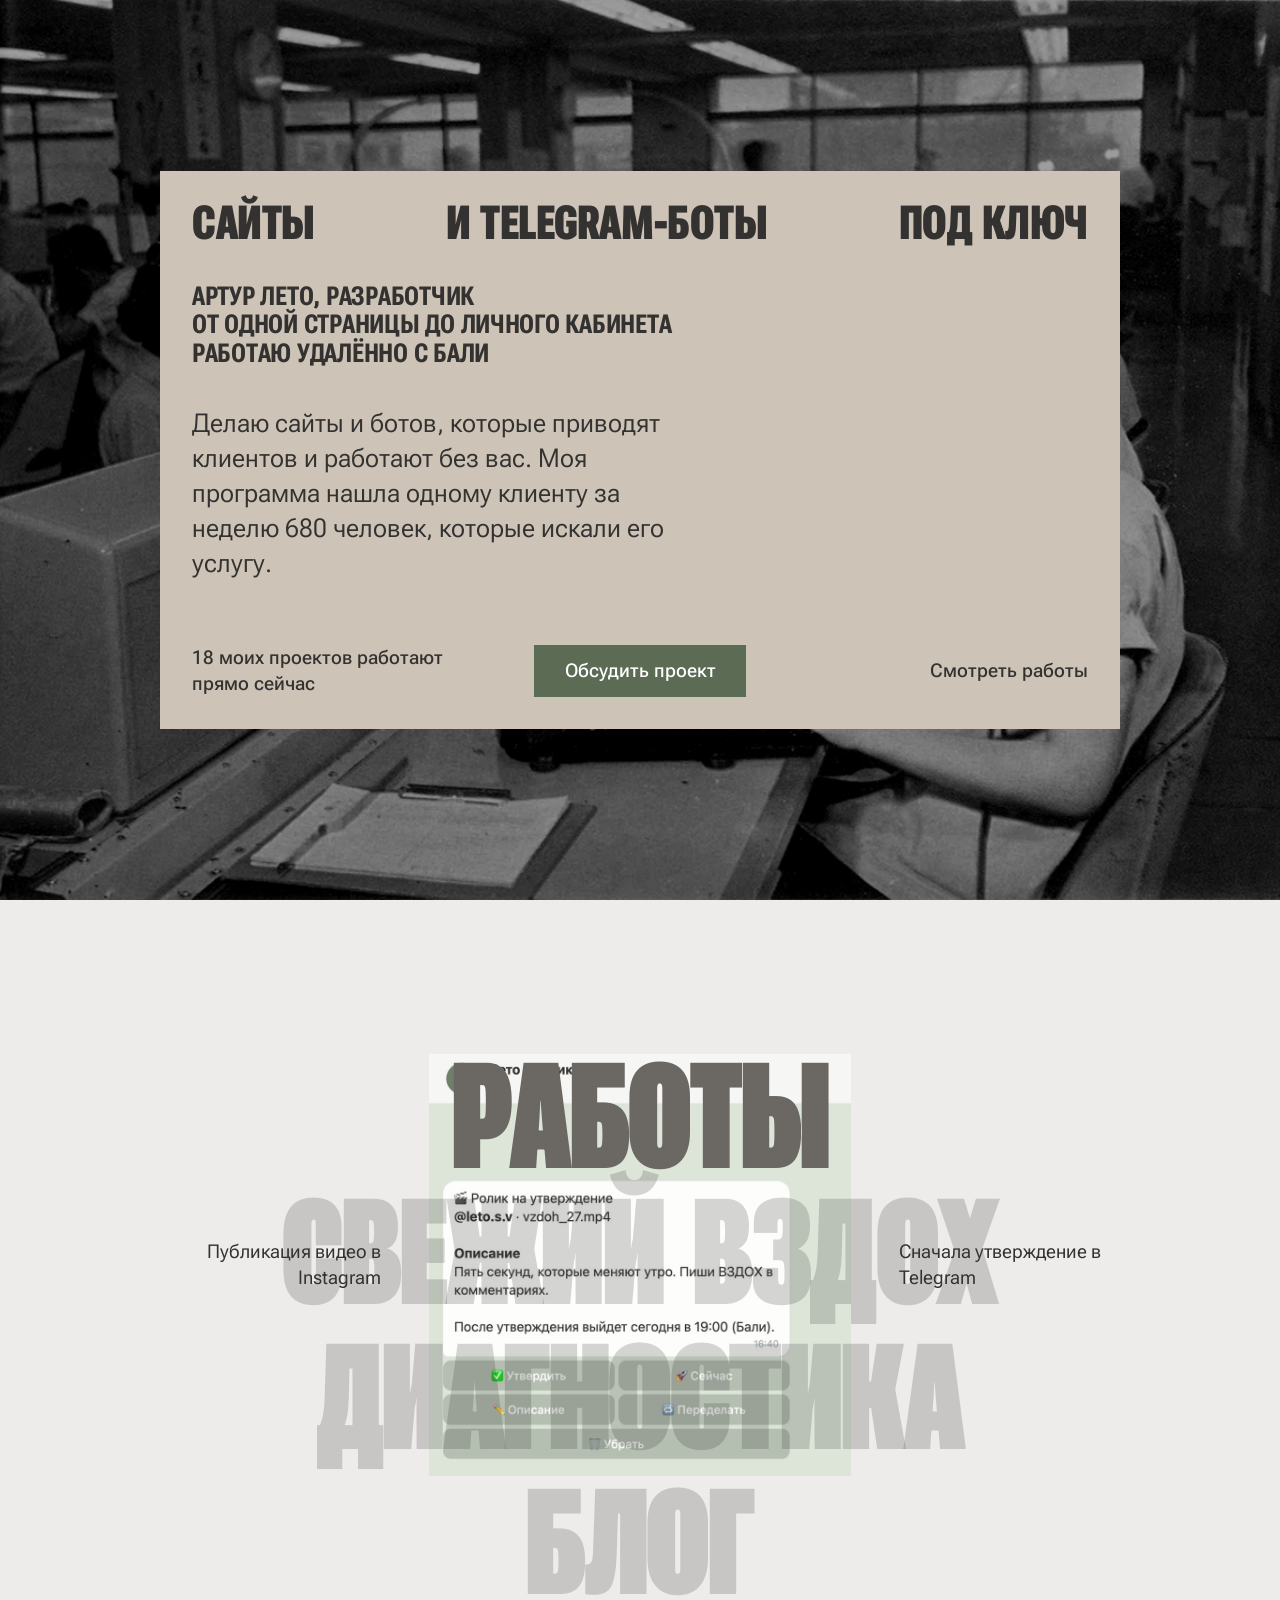
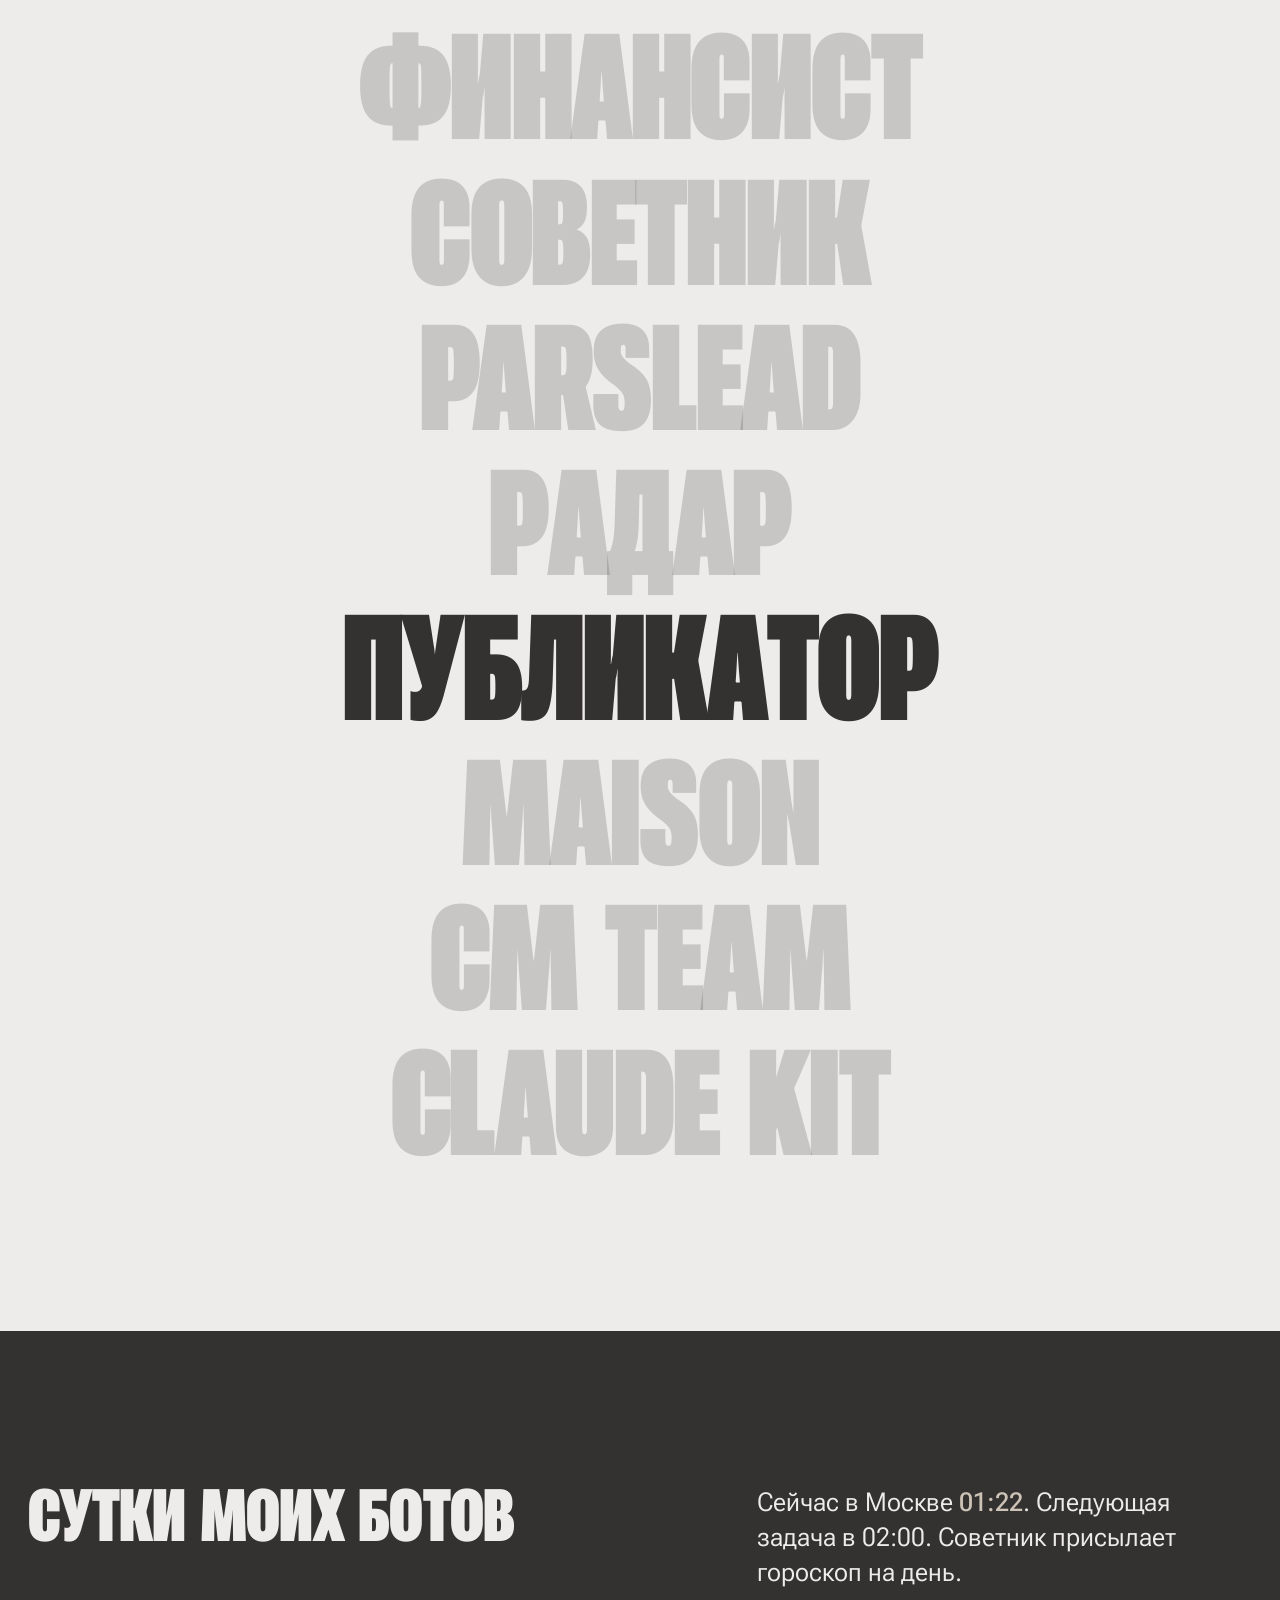
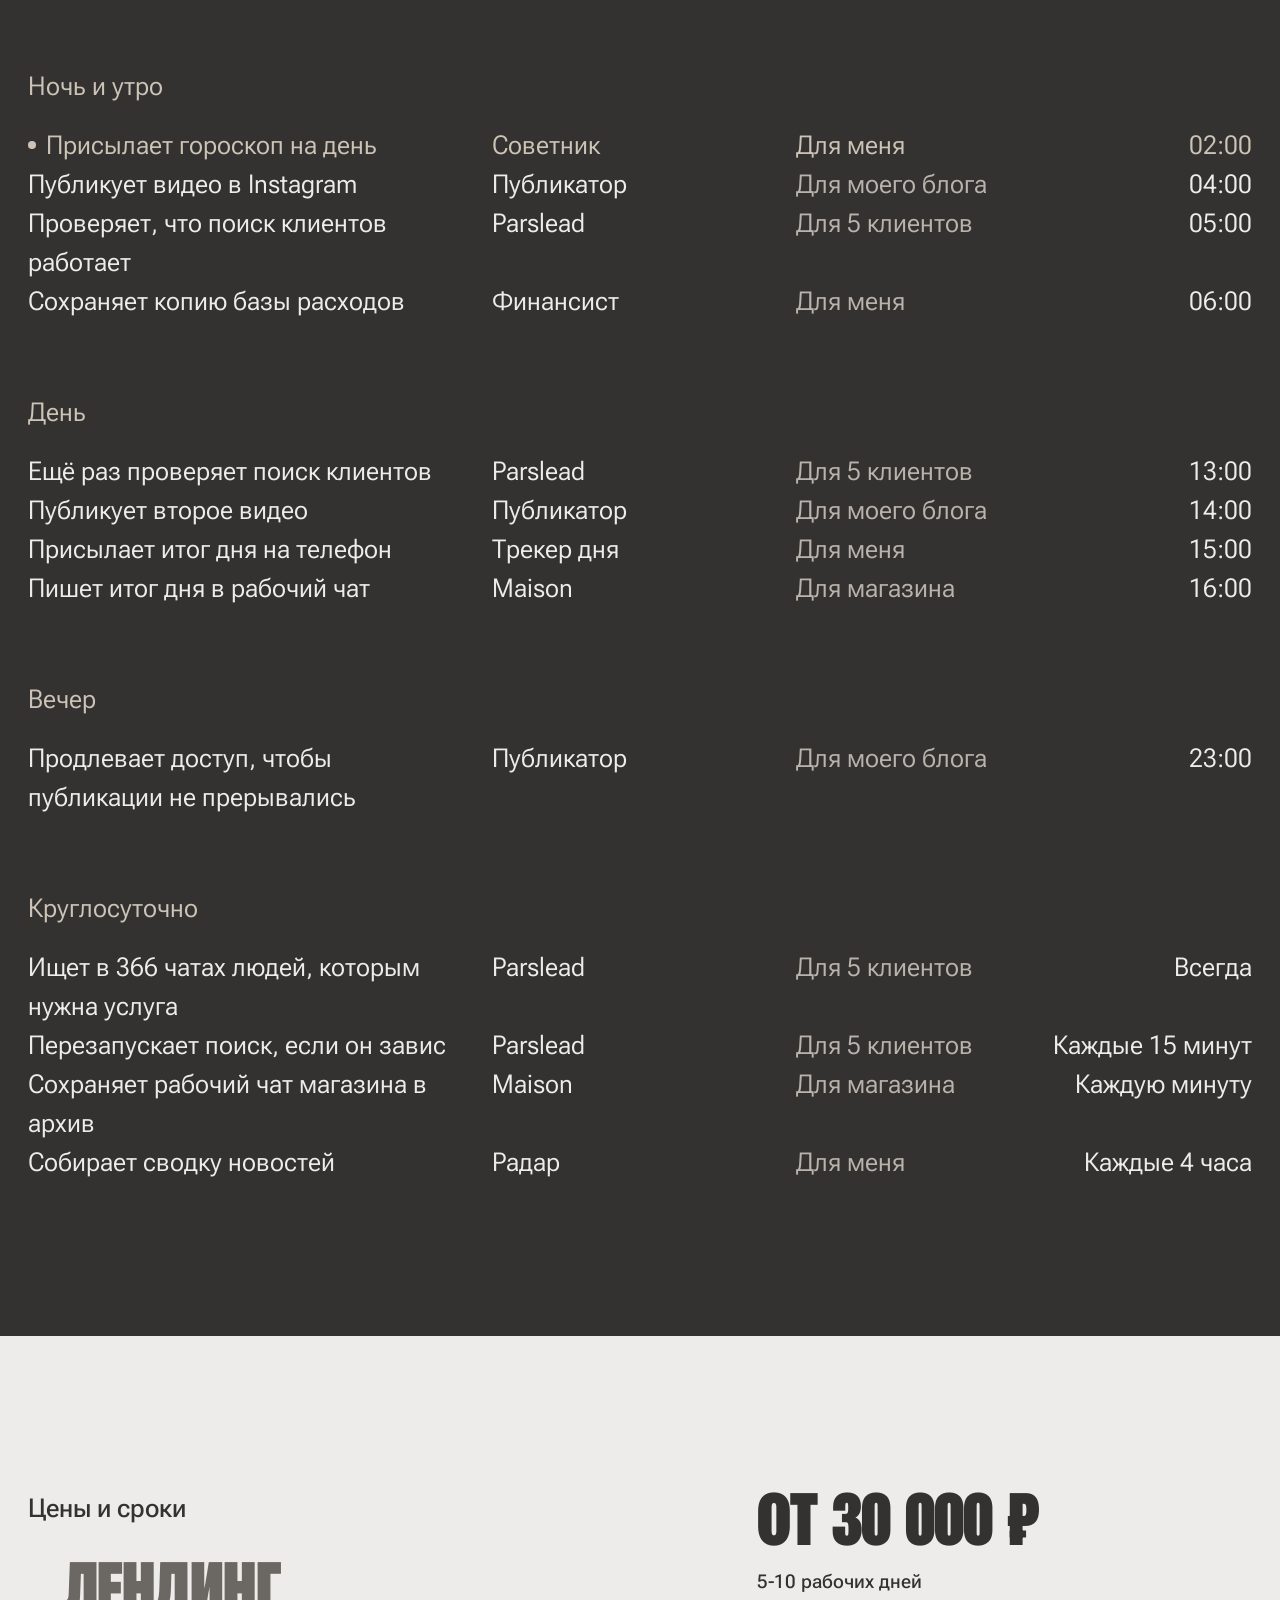
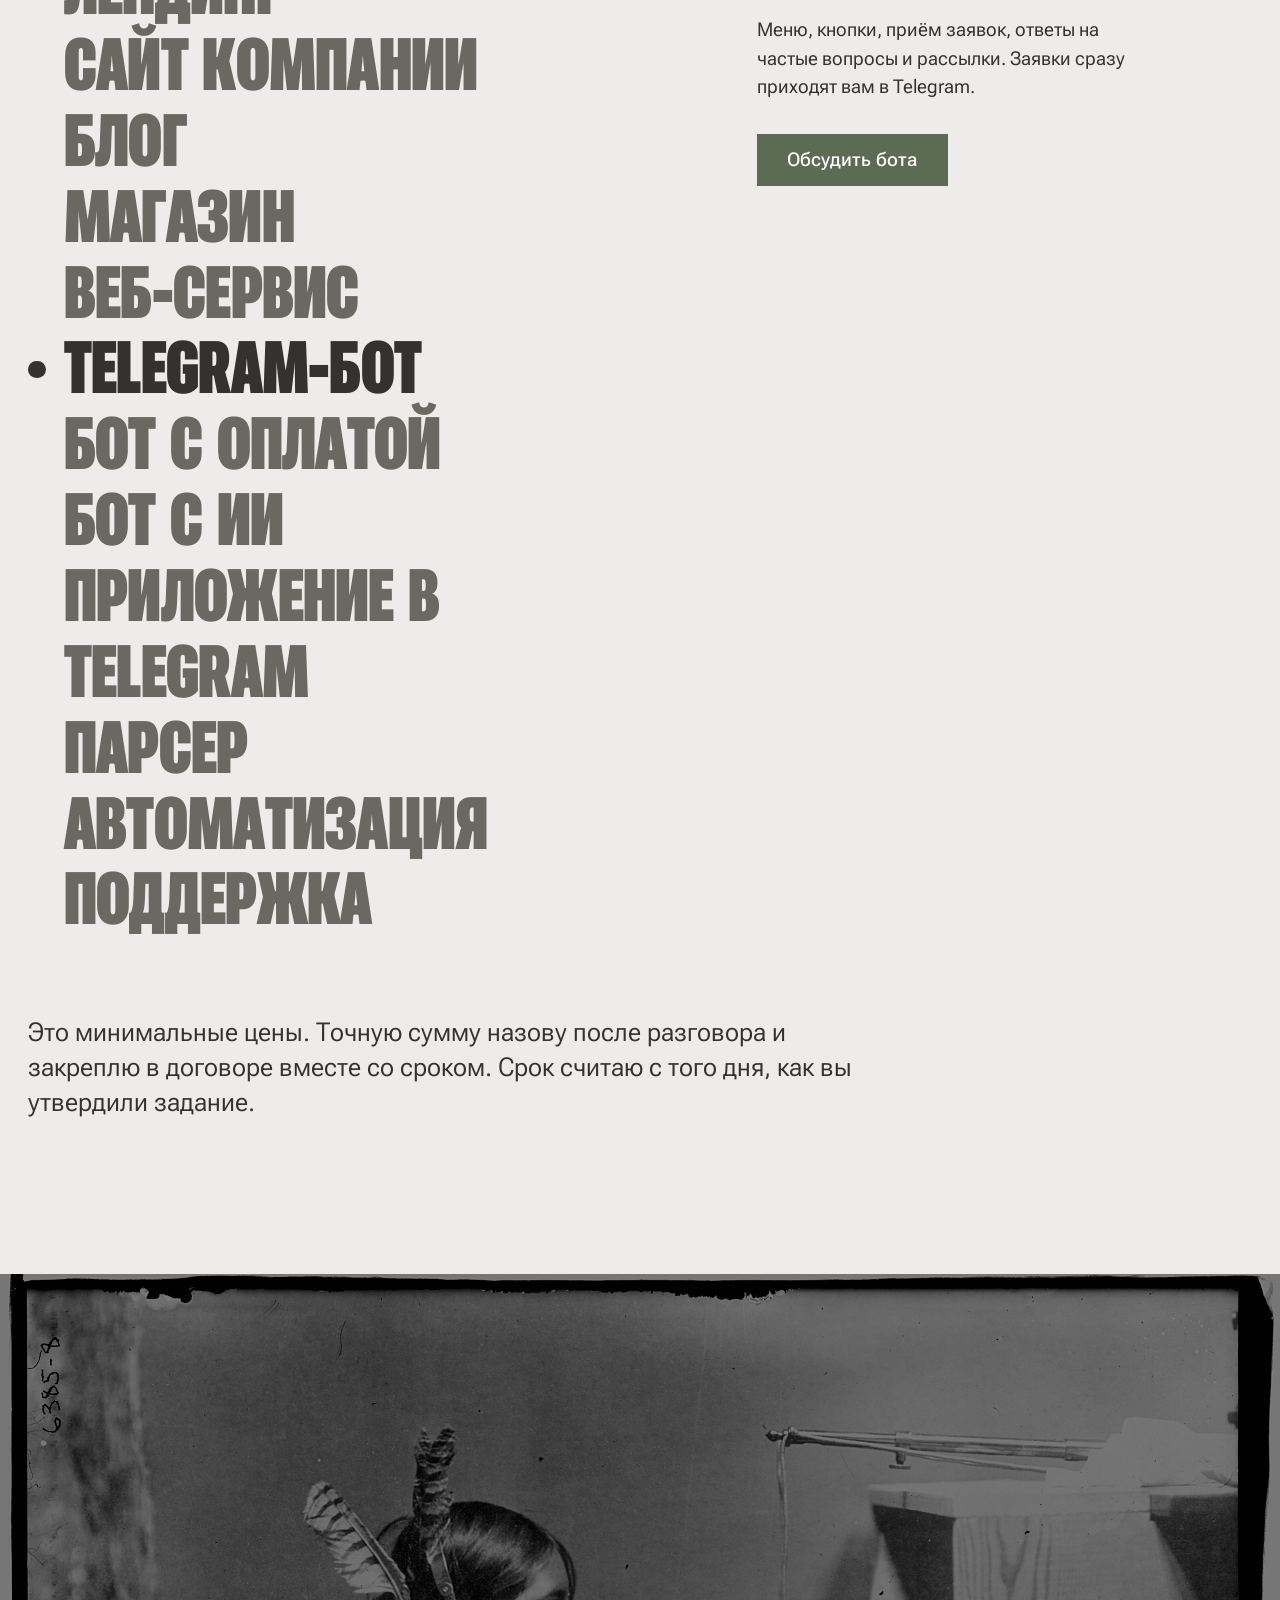
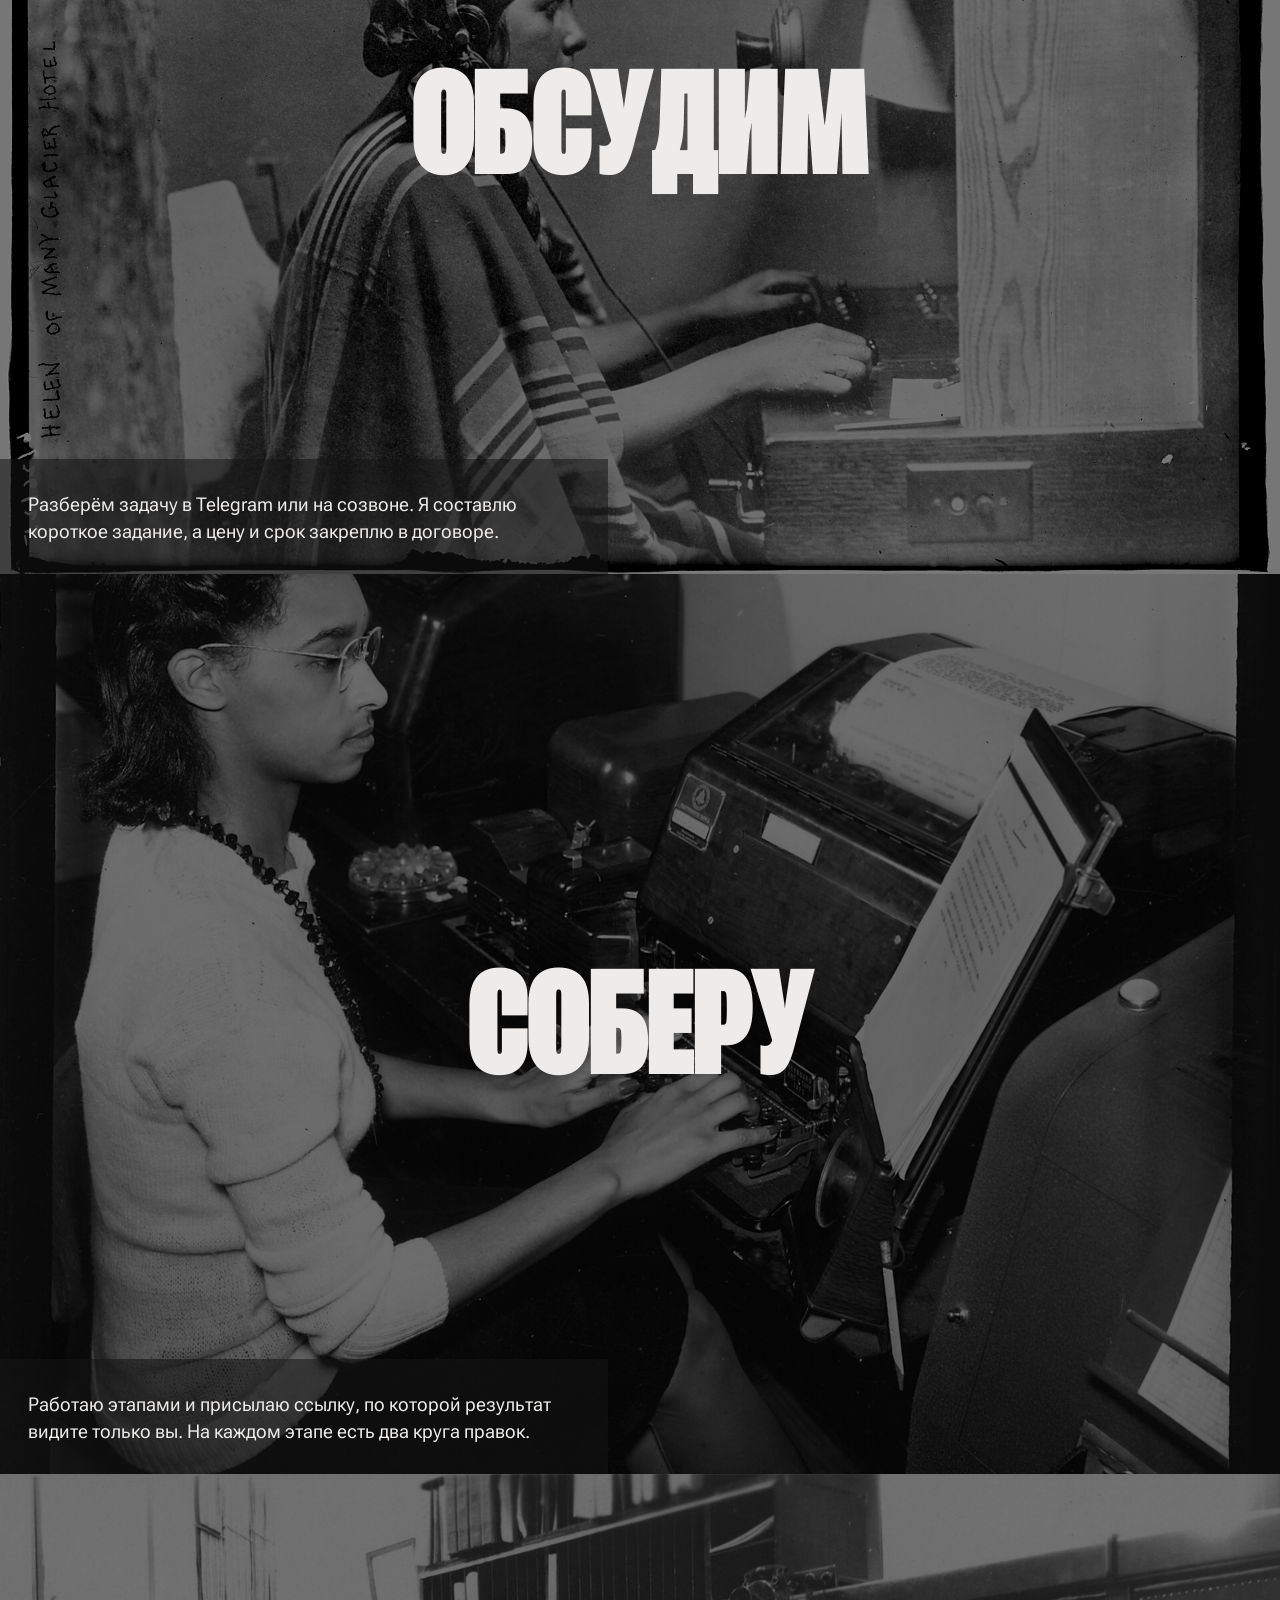
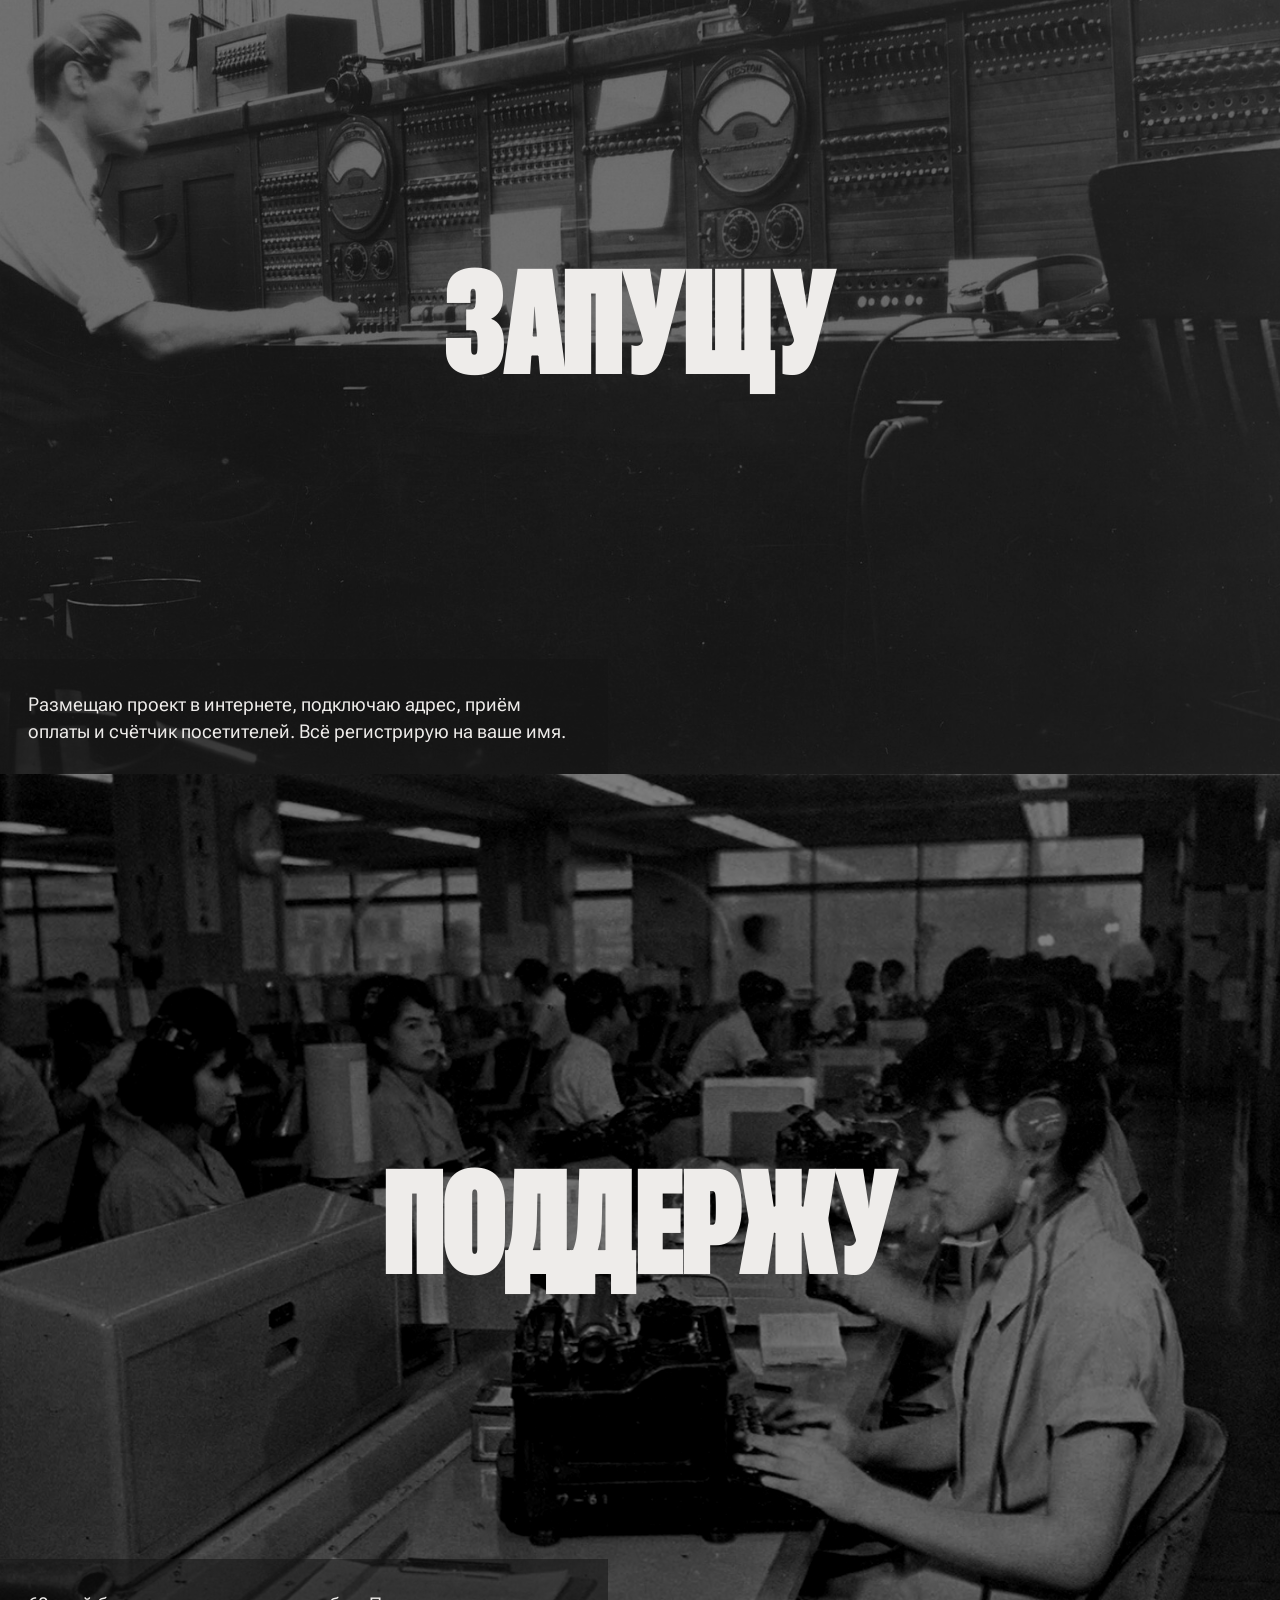
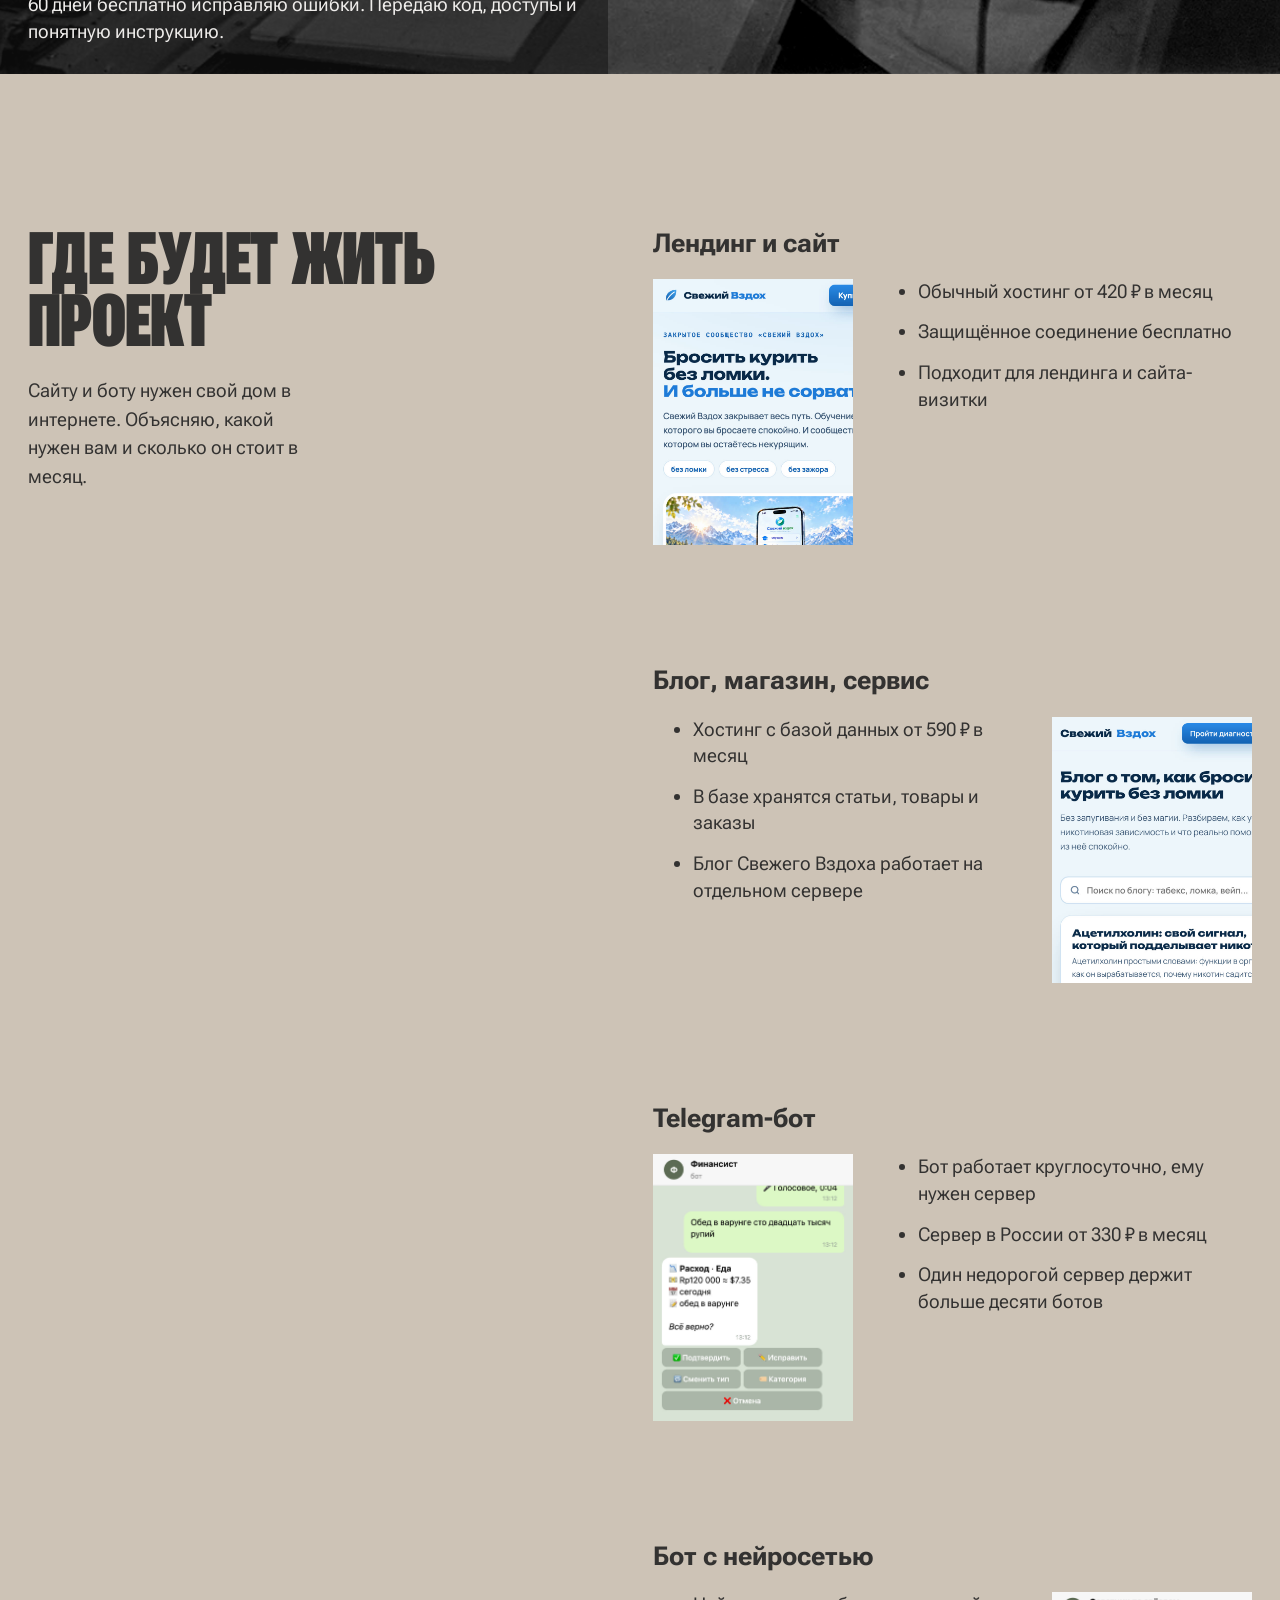
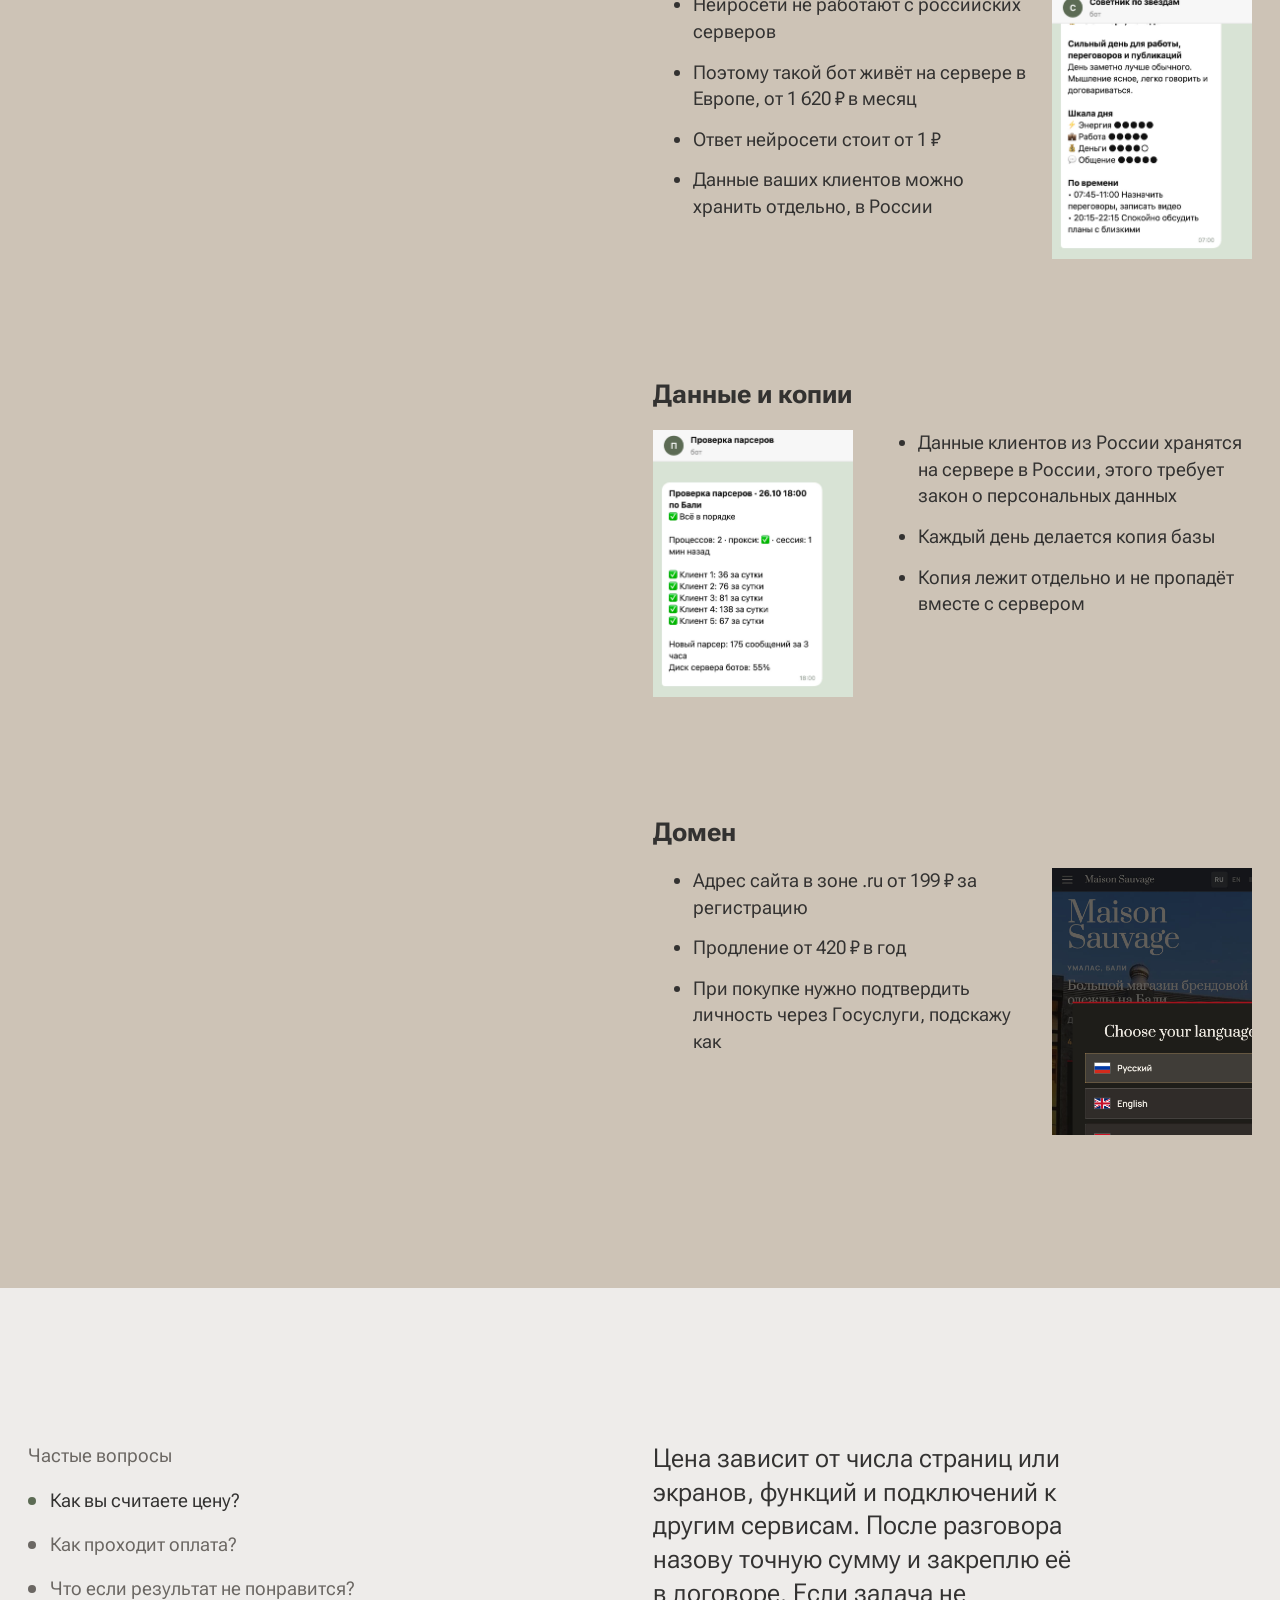
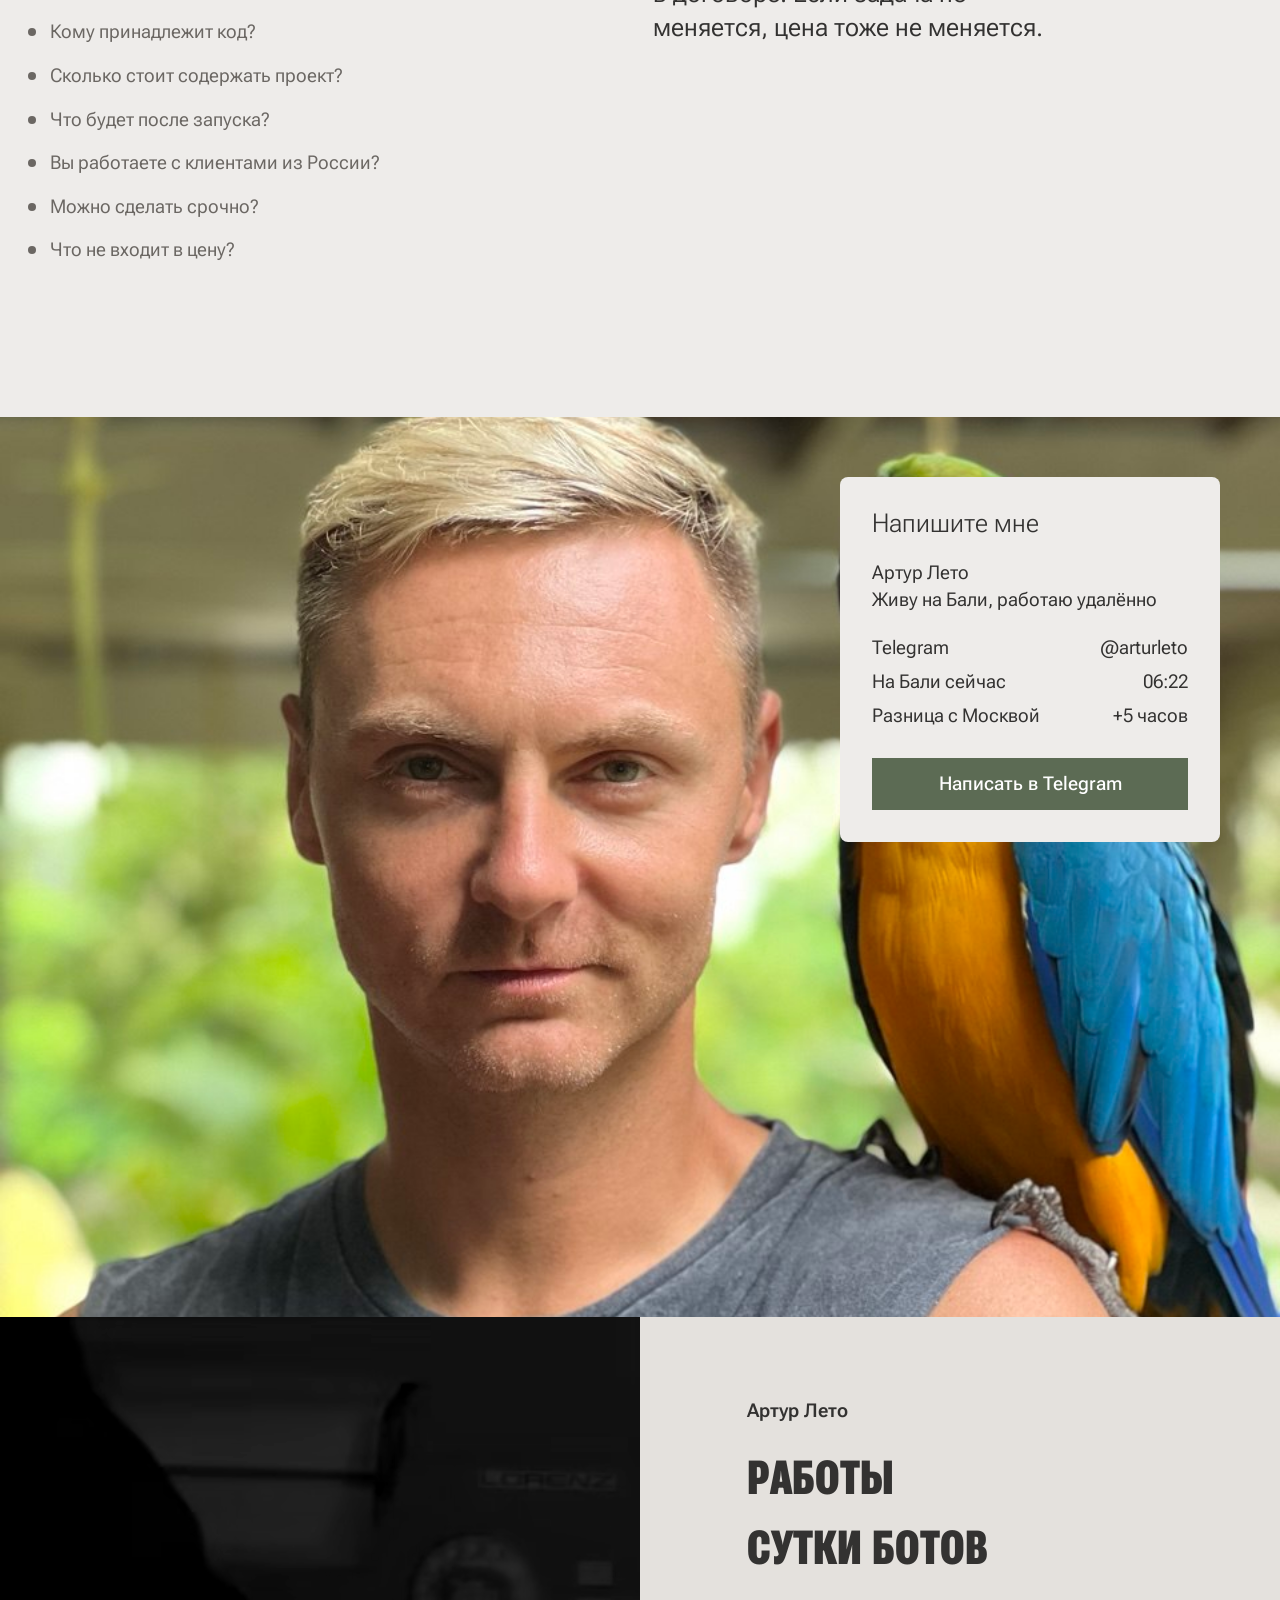
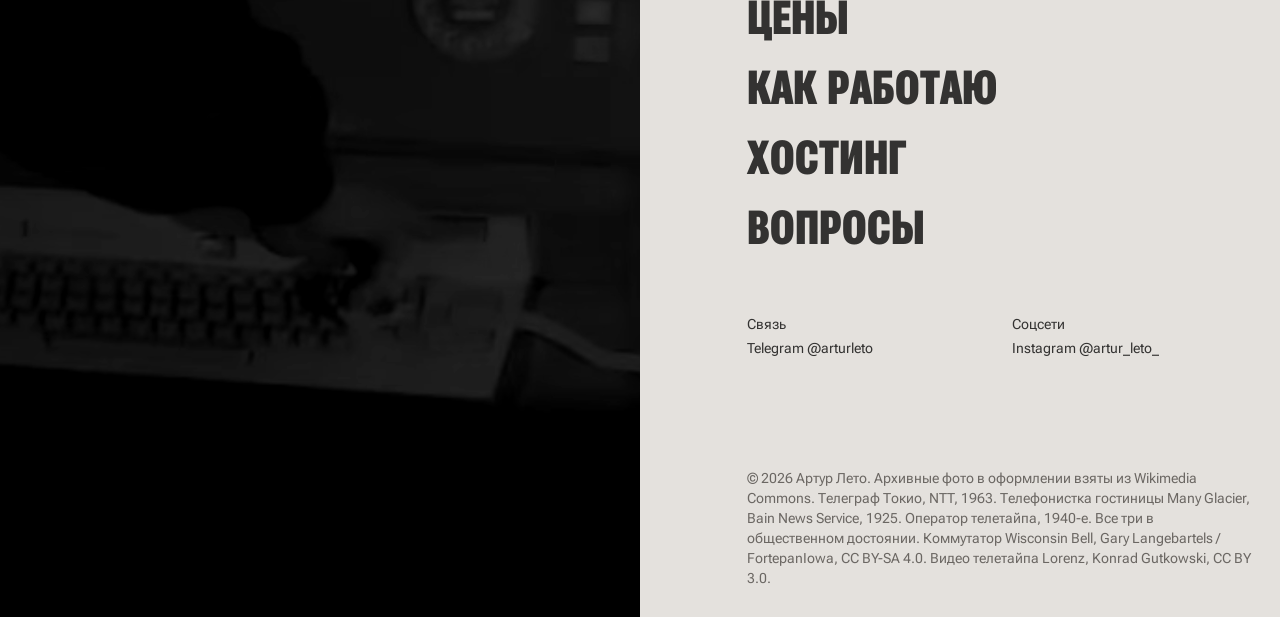
==== commit 8098d126: "Подложка под тёмные картинки в работах Co-Authored-By: Claude Opus 5.5 (1M context) <noreply@anthrop" ====
--- a/index.html
+++ b/index.html
@@ -93,7 +93,8 @@
 .work__frame { position: relative; width: var(--frame); height: var(--frame); grid-column: 2; background: var(--surface); overflow: hidden; }
 .work__frame img { position: absolute; inset: 0; width: 100%; height: 100%; object-fit: cover; object-position: top center; opacity: 0; transition: opacity 200ms ease; }
 .work__frame img.is-on { opacity: 1; }
-.work__frame::after { content: ""; position: absolute; inset: 0; background: rgba(238, 236, 234, 0.14); }
+.work__frame::after { content: ""; position: absolute; inset: 0; background: rgba(238, 236, 234, 0.14); transition: background-color 200ms ease; }
+.work__frame.is-dark::after { background: rgba(238, 236, 234, 0.6); }
 .work__fact { line-height: 1.35; max-width: 15rem; }
 .work__fact--l { grid-column: 1; justify-self: end; text-align: right; margin-right: 48px; }
 .work__fact--r { grid-column: 3; justify-self: start; margin-left: 48px; }
@@ -319,16 +320,16 @@
     <p class="work__fact work__fact--l" id="work-kind">Сайт сообщества</p>
     <div class="work__frame" id="work-frame">
       <img class="is-on" src="img/work/vz_comm_sq.jpg" width="780" height="780" alt="">
-      <img src="img/work/vz_diag_sq.jpg" width="780" height="780" alt="" loading="lazy">
+      <img src="img/work/vz_diag_sq.jpg" width="780" height="780" alt="" data-dark loading="lazy">
       <img src="img/work/vz_blog_sq.jpg" width="780" height="780" alt="" loading="lazy">
       <img src="img/work/finansist_sq.jpg" width="900" height="900" alt="" loading="lazy">
       <img src="img/work/sovetnik_sq.jpg" width="900" height="900" alt="" loading="lazy">
       <img src="img/work/parslead_sq.jpg" width="900" height="900" alt="" loading="lazy">
       <img src="img/work/radar_sq.jpg" width="900" height="900" alt="" loading="lazy">
       <img src="img/work/publikator_sq.jpg" width="900" height="900" alt="" loading="lazy">
-      <img src="img/work/ms_invest_sq.jpg" width="780" height="780" alt="" loading="lazy">
+      <img src="img/work/ms_invest_sq.jpg" width="780" height="780" alt="" data-dark loading="lazy">
       <img src="img/work/cmteam_sq.jpg" width="900" height="900" alt="" loading="lazy">
-      <img src="img/work/kit_sq.jpg" width="780" height="780" alt="" loading="lazy">
+      <img src="img/work/kit_sq.jpg" width="780" height="780" alt="" data-dark loading="lazy">
     </div>
     <p class="work__fact work__fact--r" id="work-detail">Свой домен, оплата, аналитика</p>
   </div>
@@ -567,12 +568,14 @@
 
   /* work: the name crossing the middle sets the picture */
   var names = [].slice.call(document.querySelectorAll('.work__name'));
+  var frame = document.getElementById('work-frame');
   var imgs = [].slice.call(document.querySelectorAll('#work-frame img'));
   var kind = document.getElementById('work-kind'), detail = document.getElementById('work-detail');
   function setWork(a) {
     var i = +a.dataset.i;
     names.forEach(function (n) { n.setAttribute('aria-current', n === a ? 'true' : 'false'); });
     imgs.forEach(function (im, k) { im.classList.toggle('is-on', k === i); if (k === i && im.loading === 'lazy') im.loading = 'eager'; });
+    frame.classList.toggle('is-dark', imgs[i].hasAttribute('data-dark'));
     kind.textContent = a.dataset.kind;
     detail.textContent = a.dataset.detail;
   }
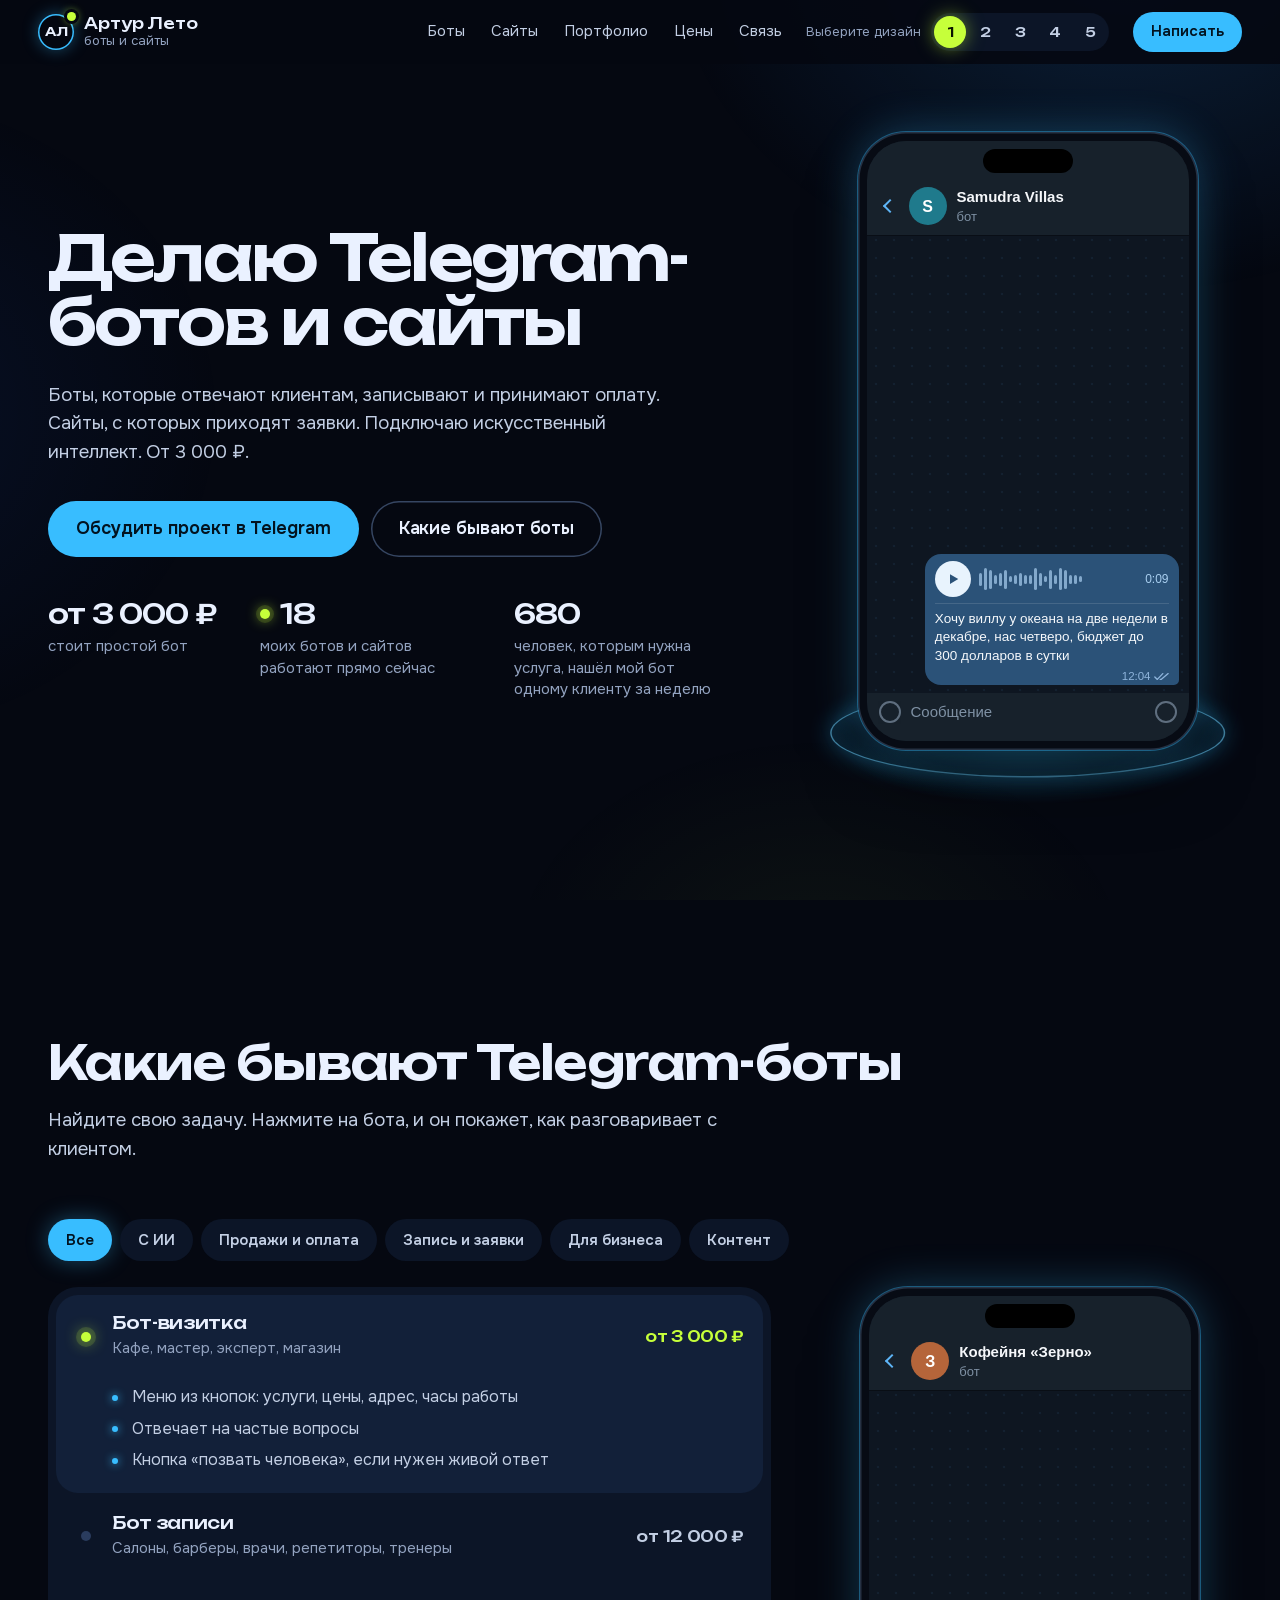
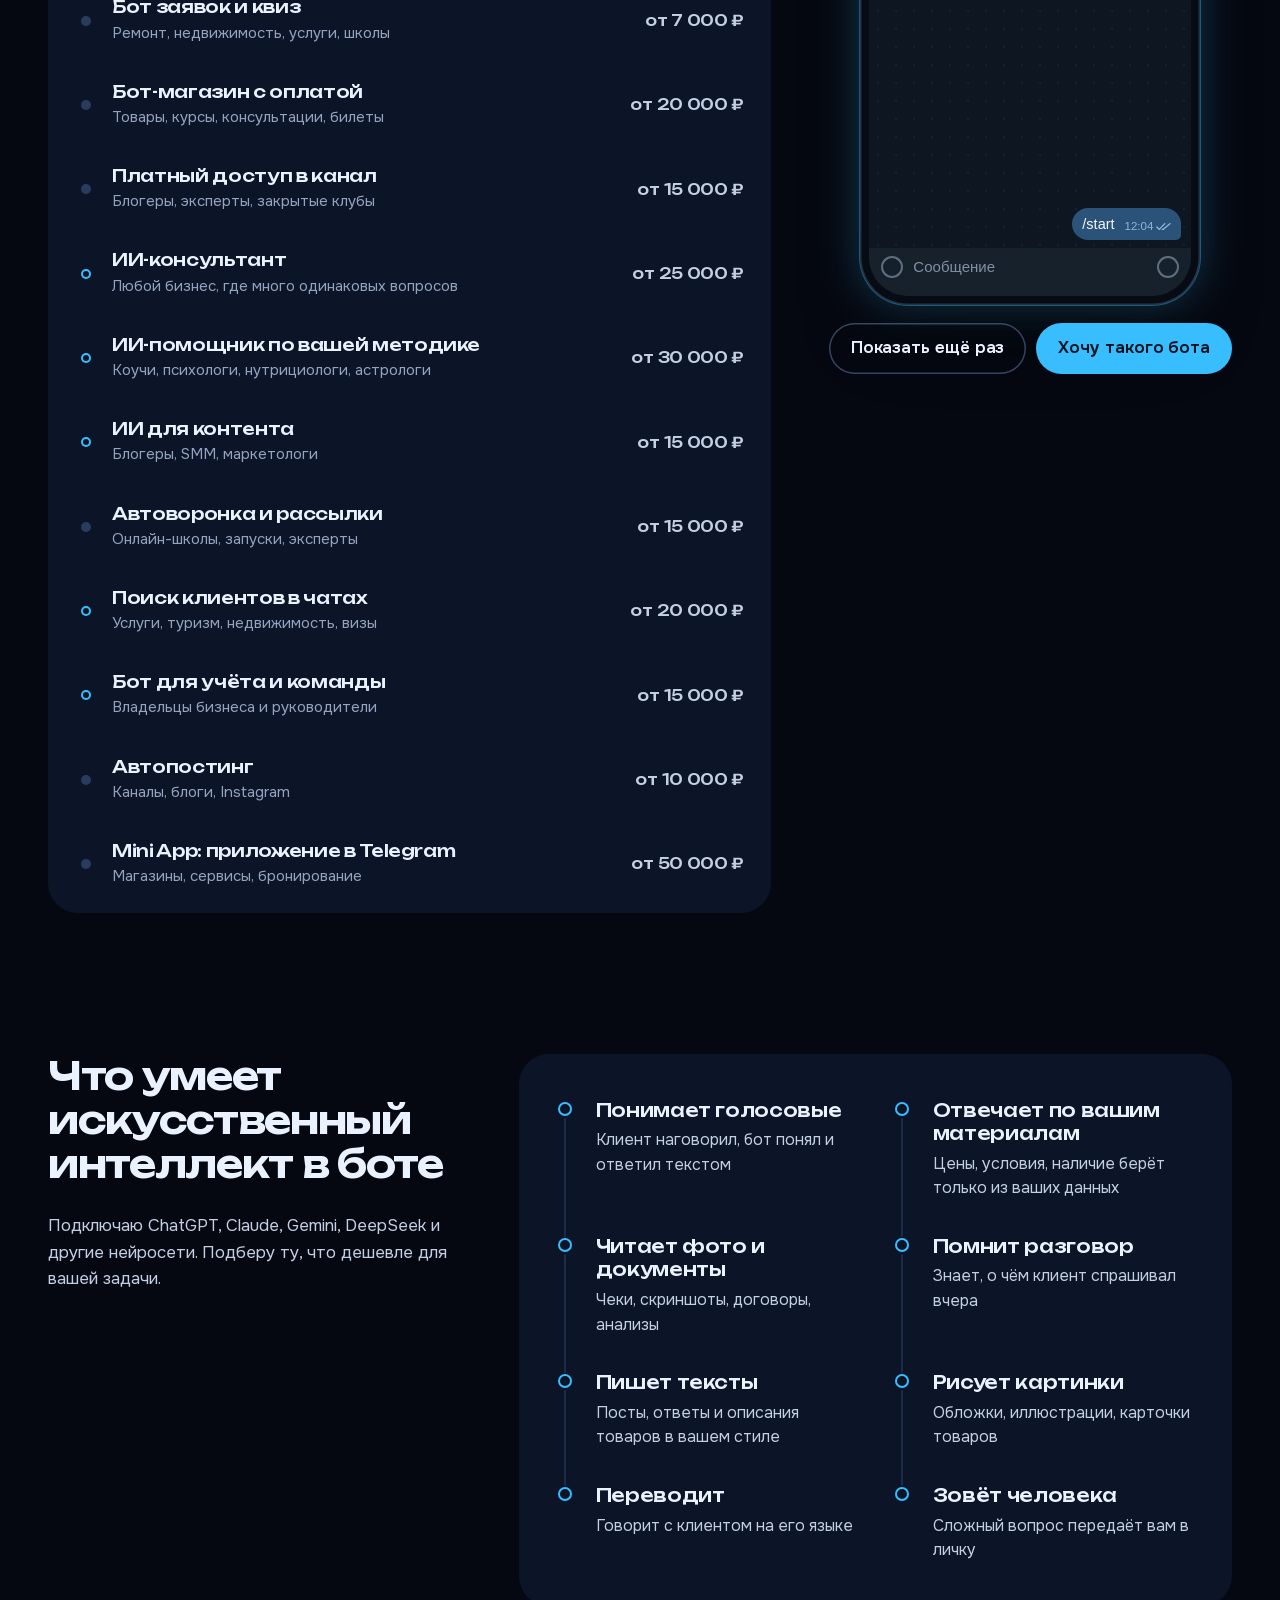
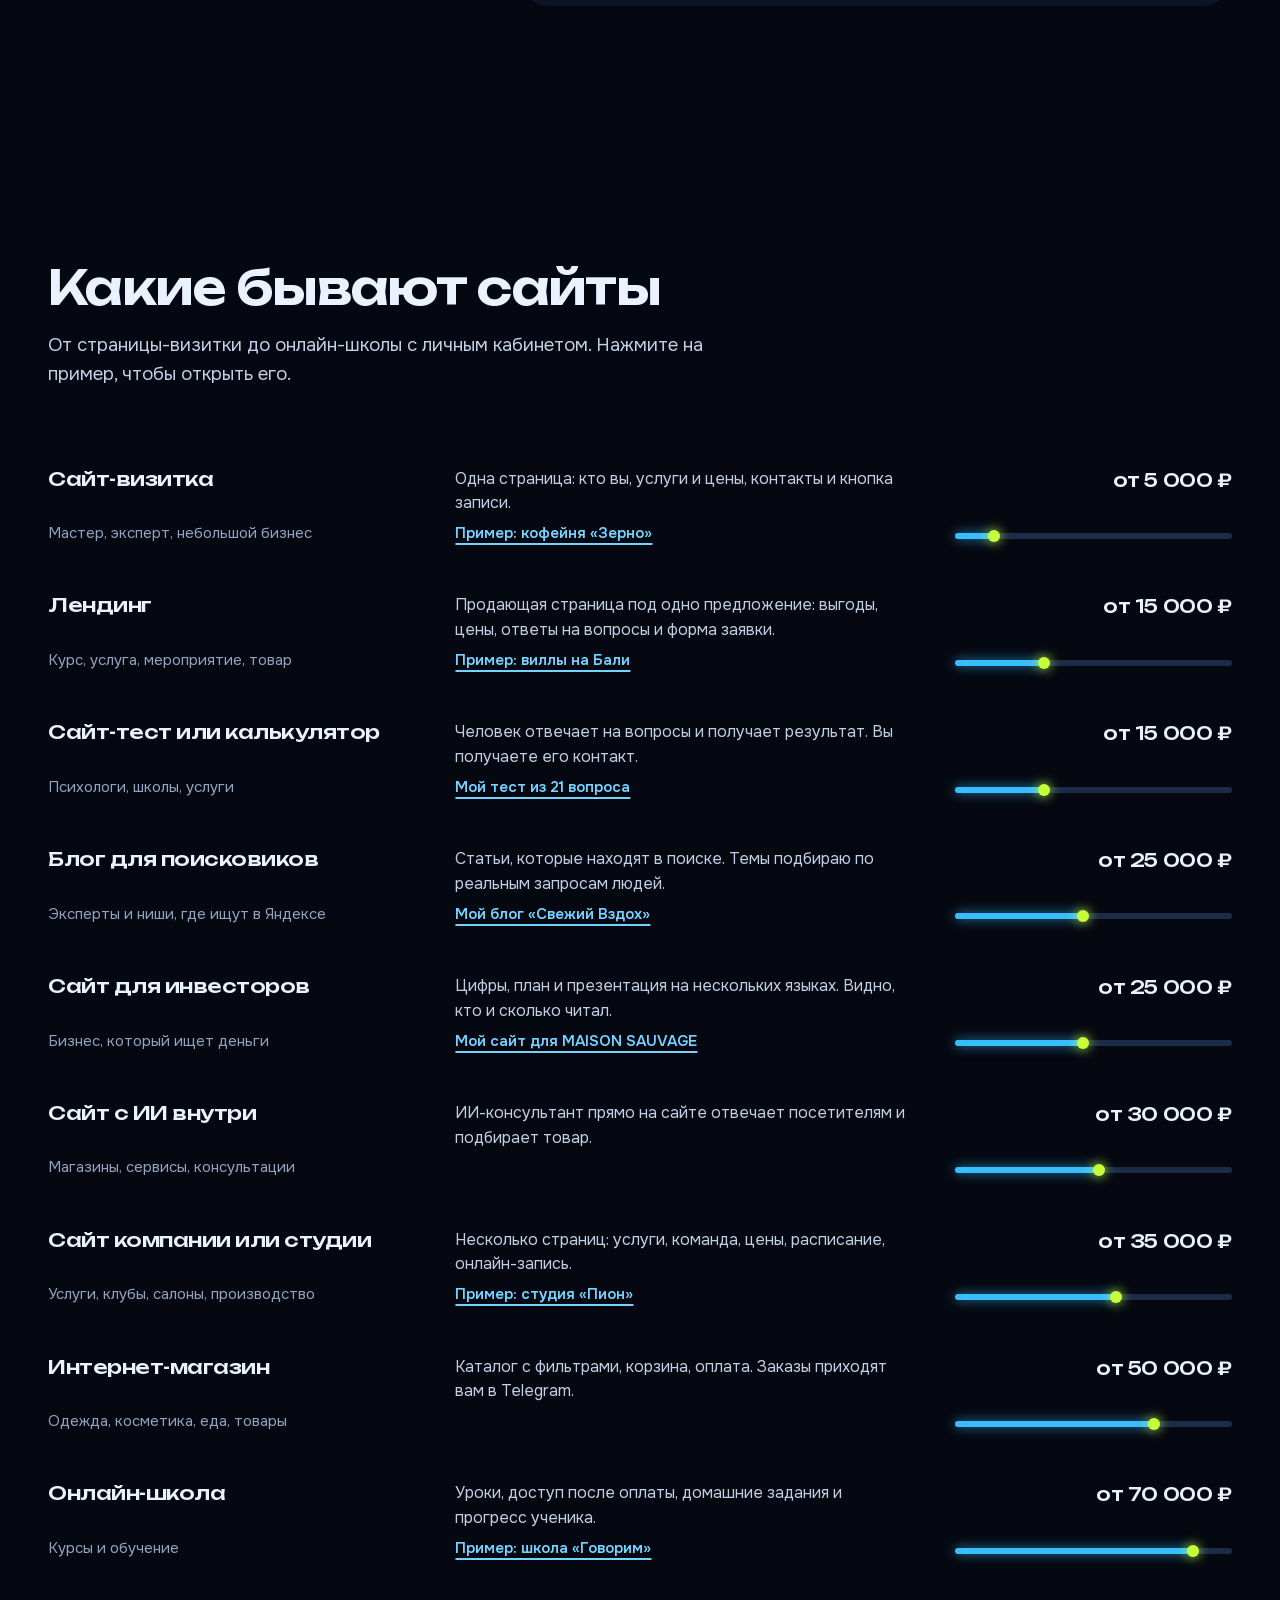
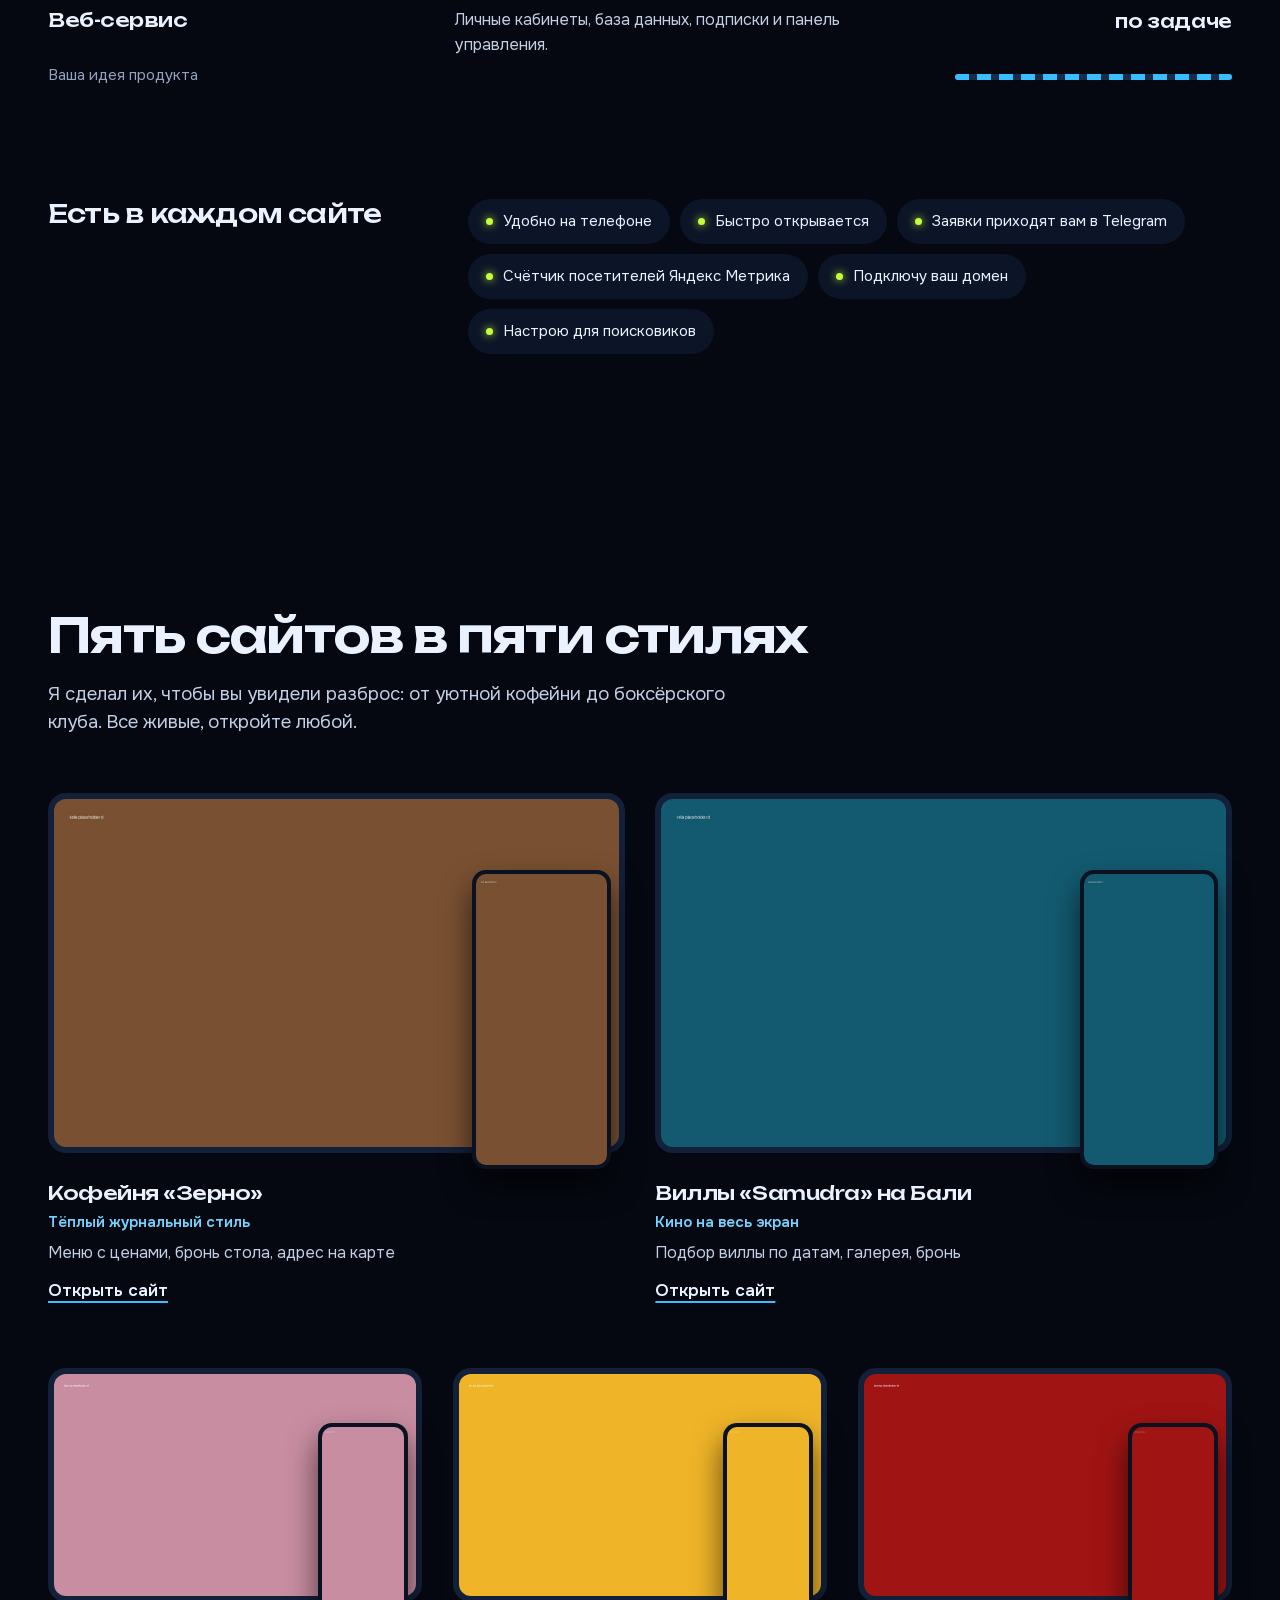
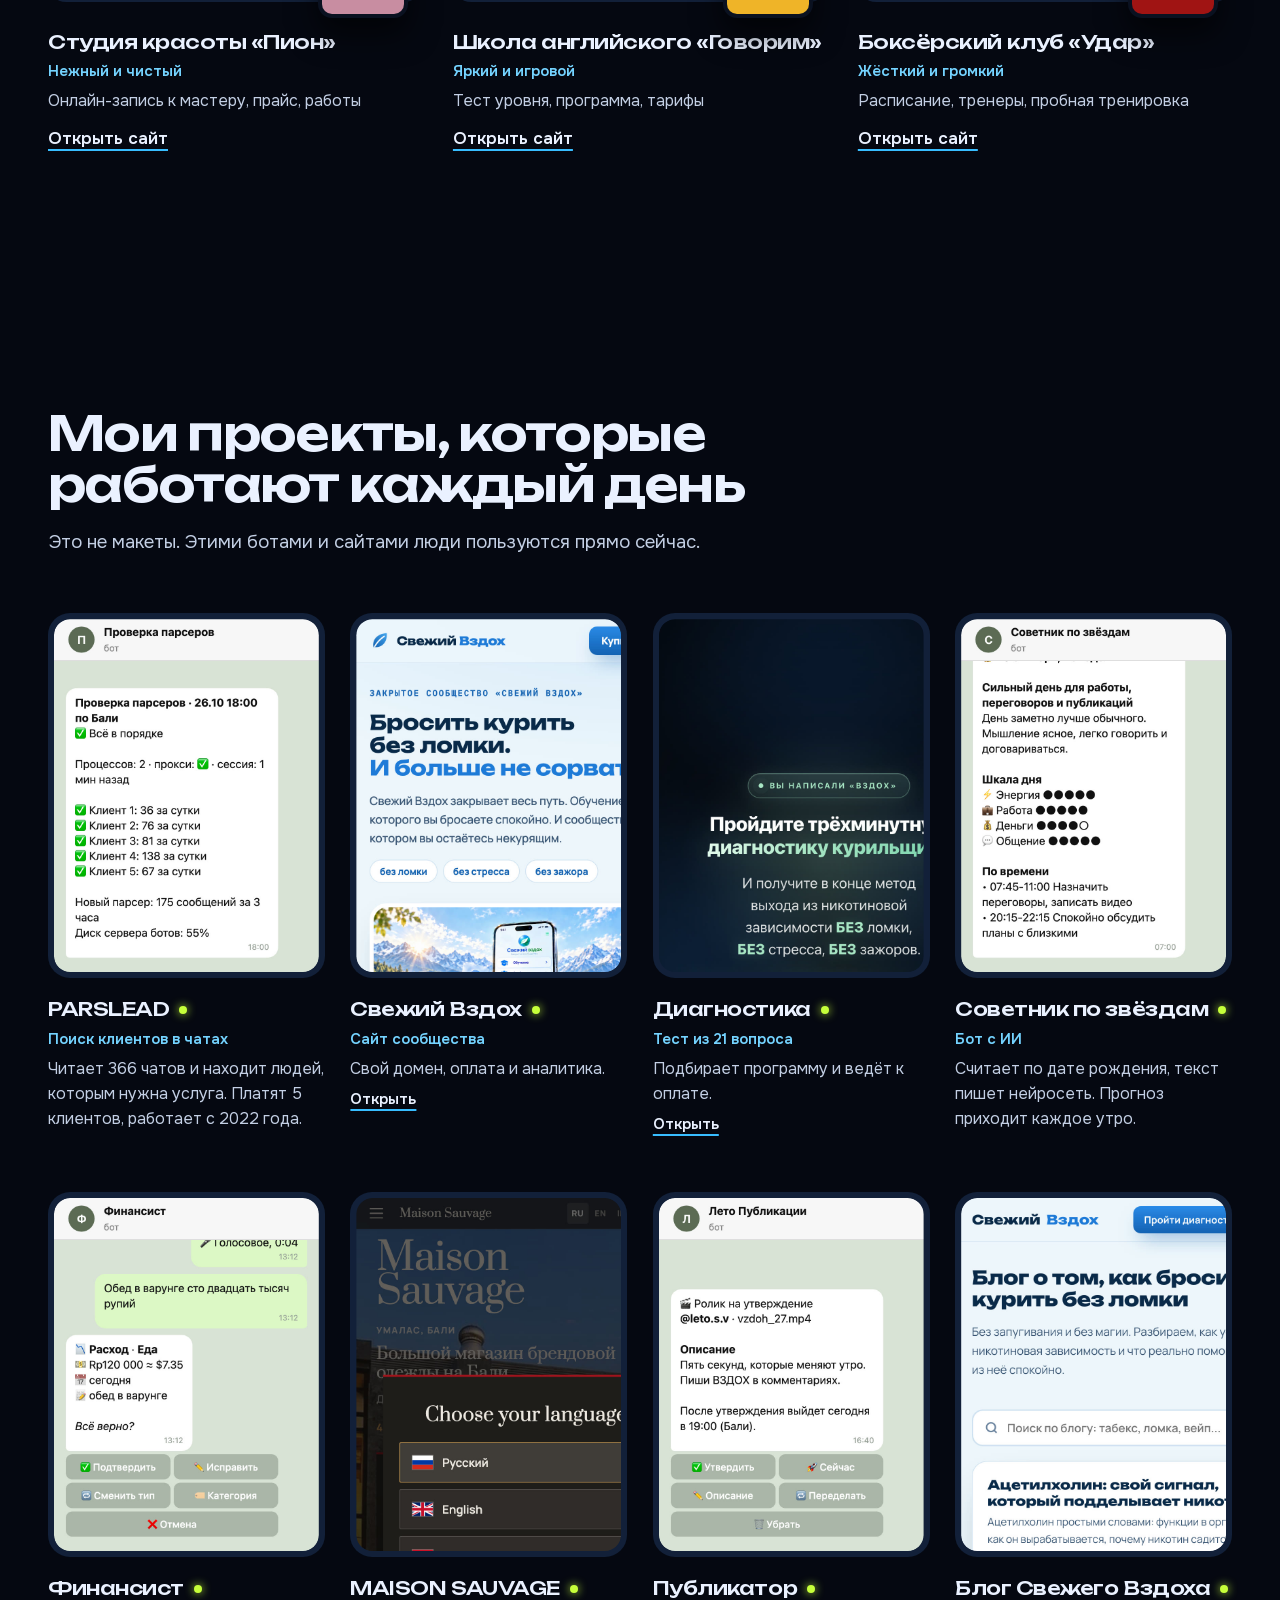
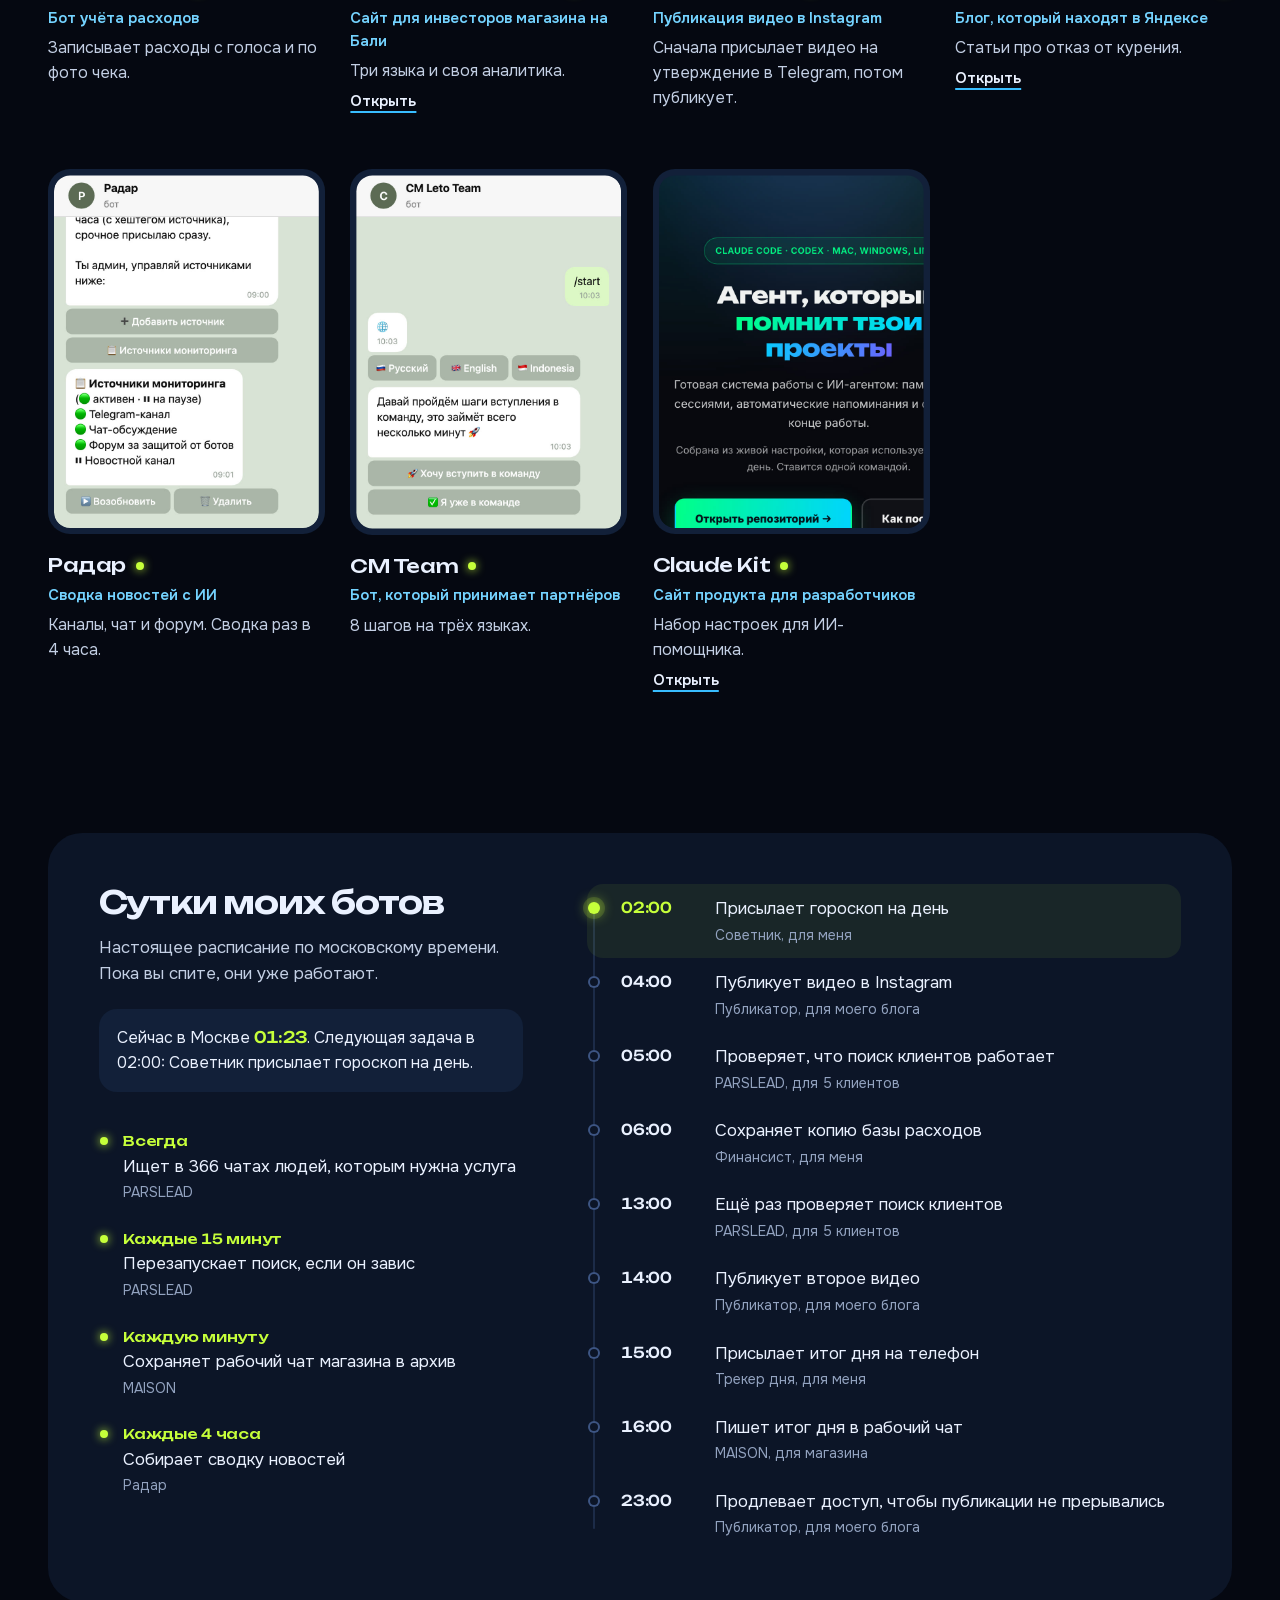
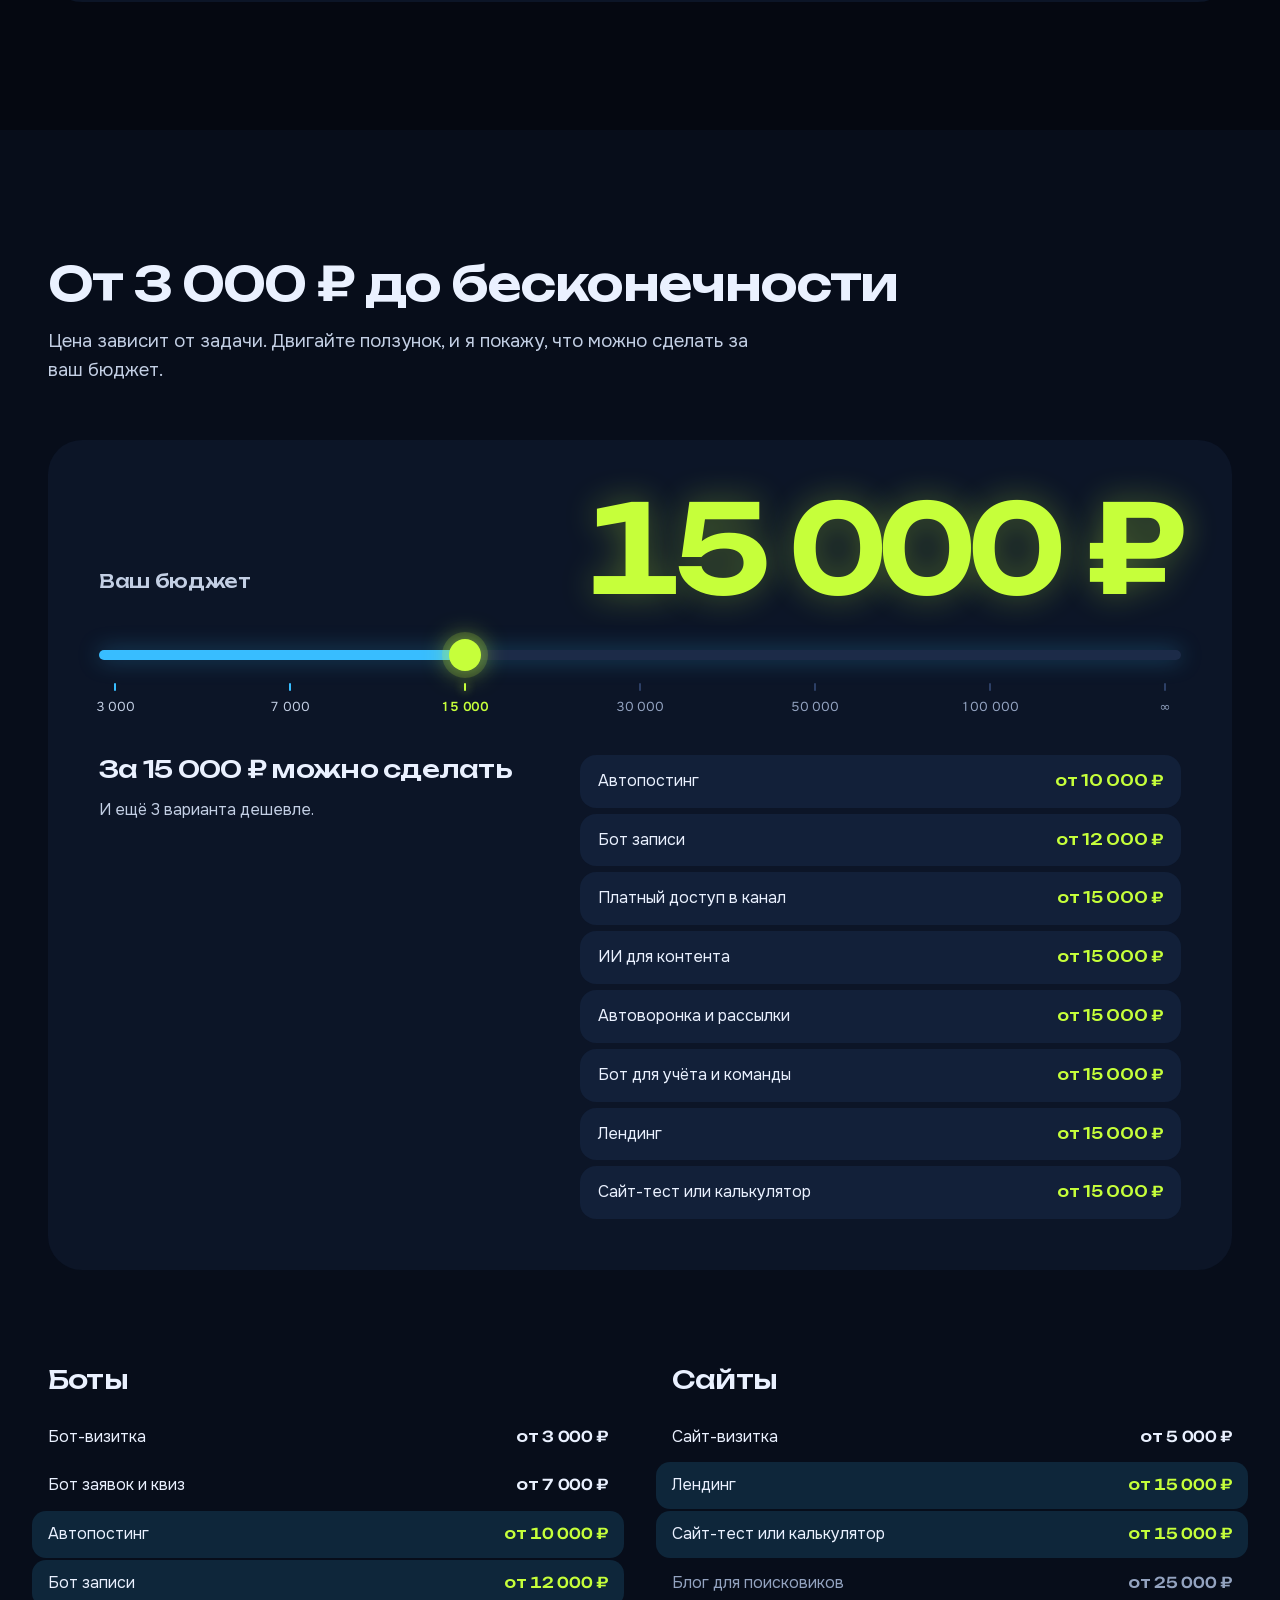
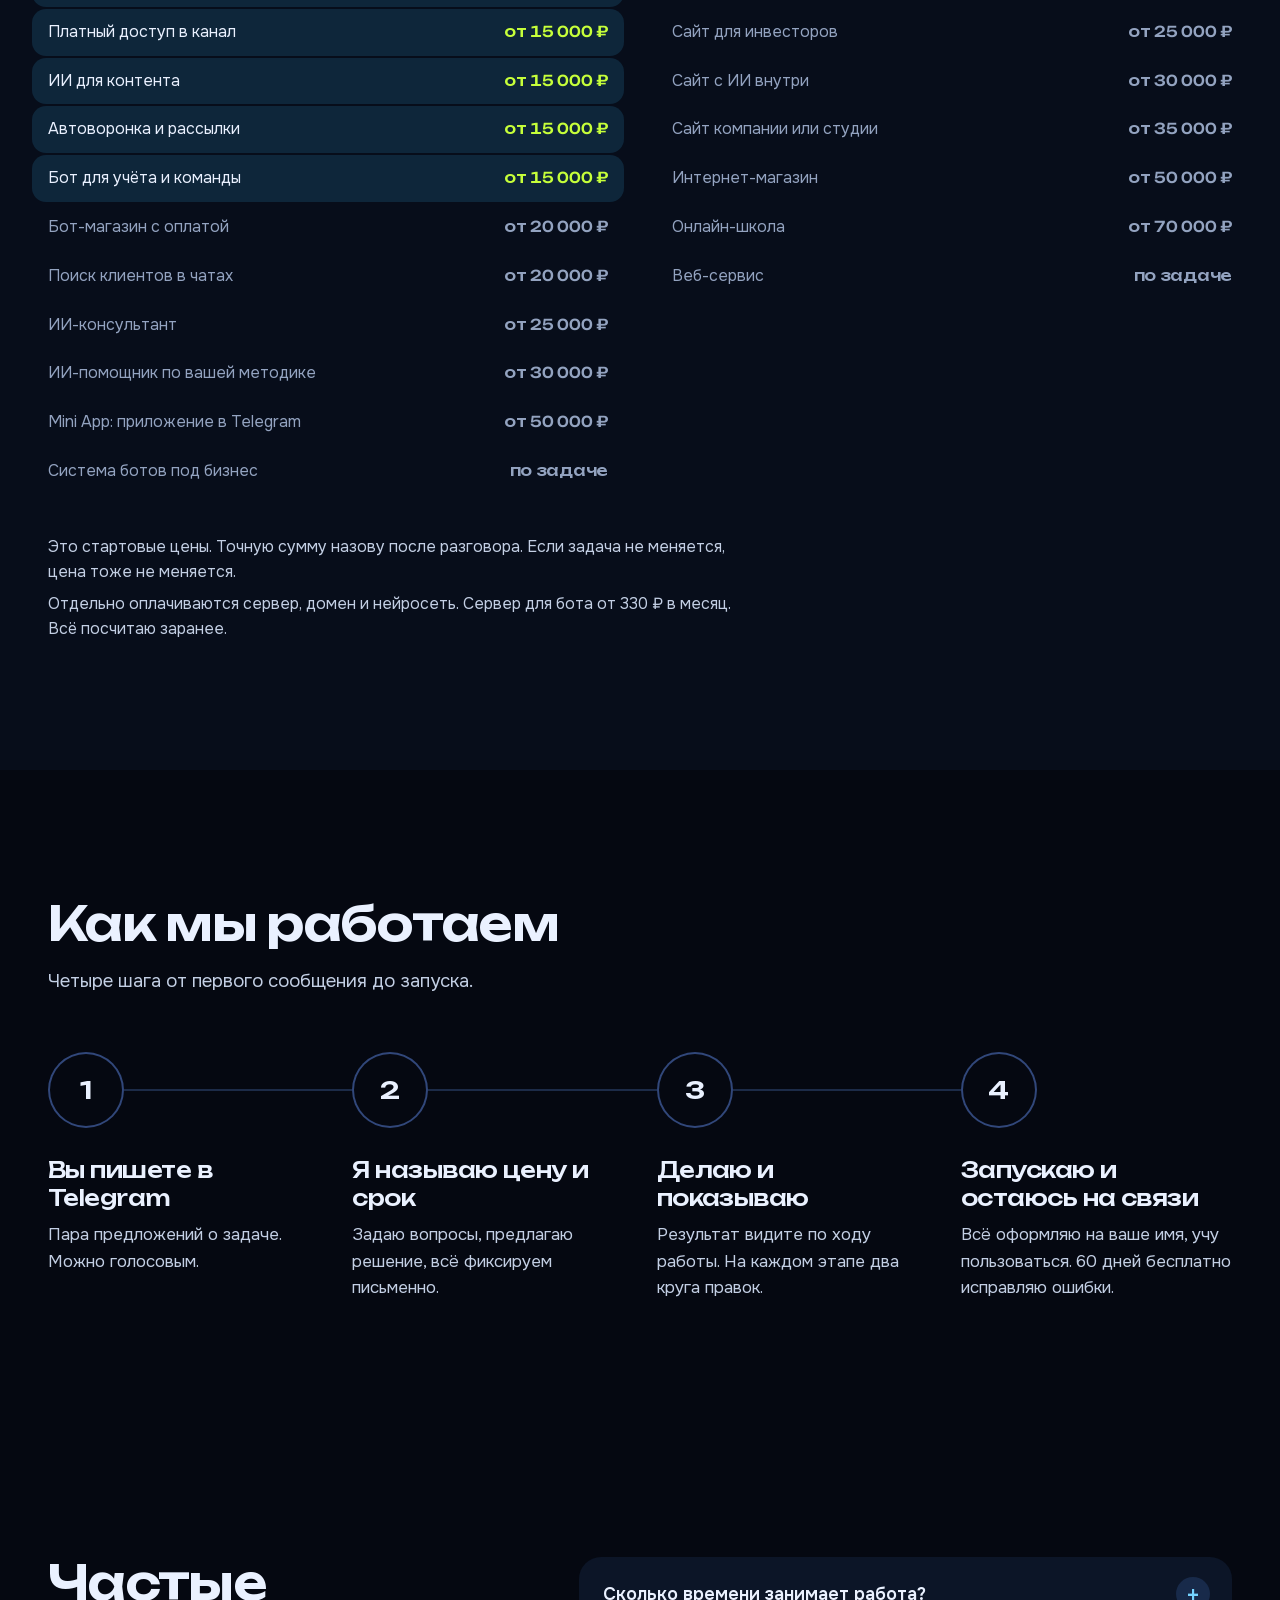
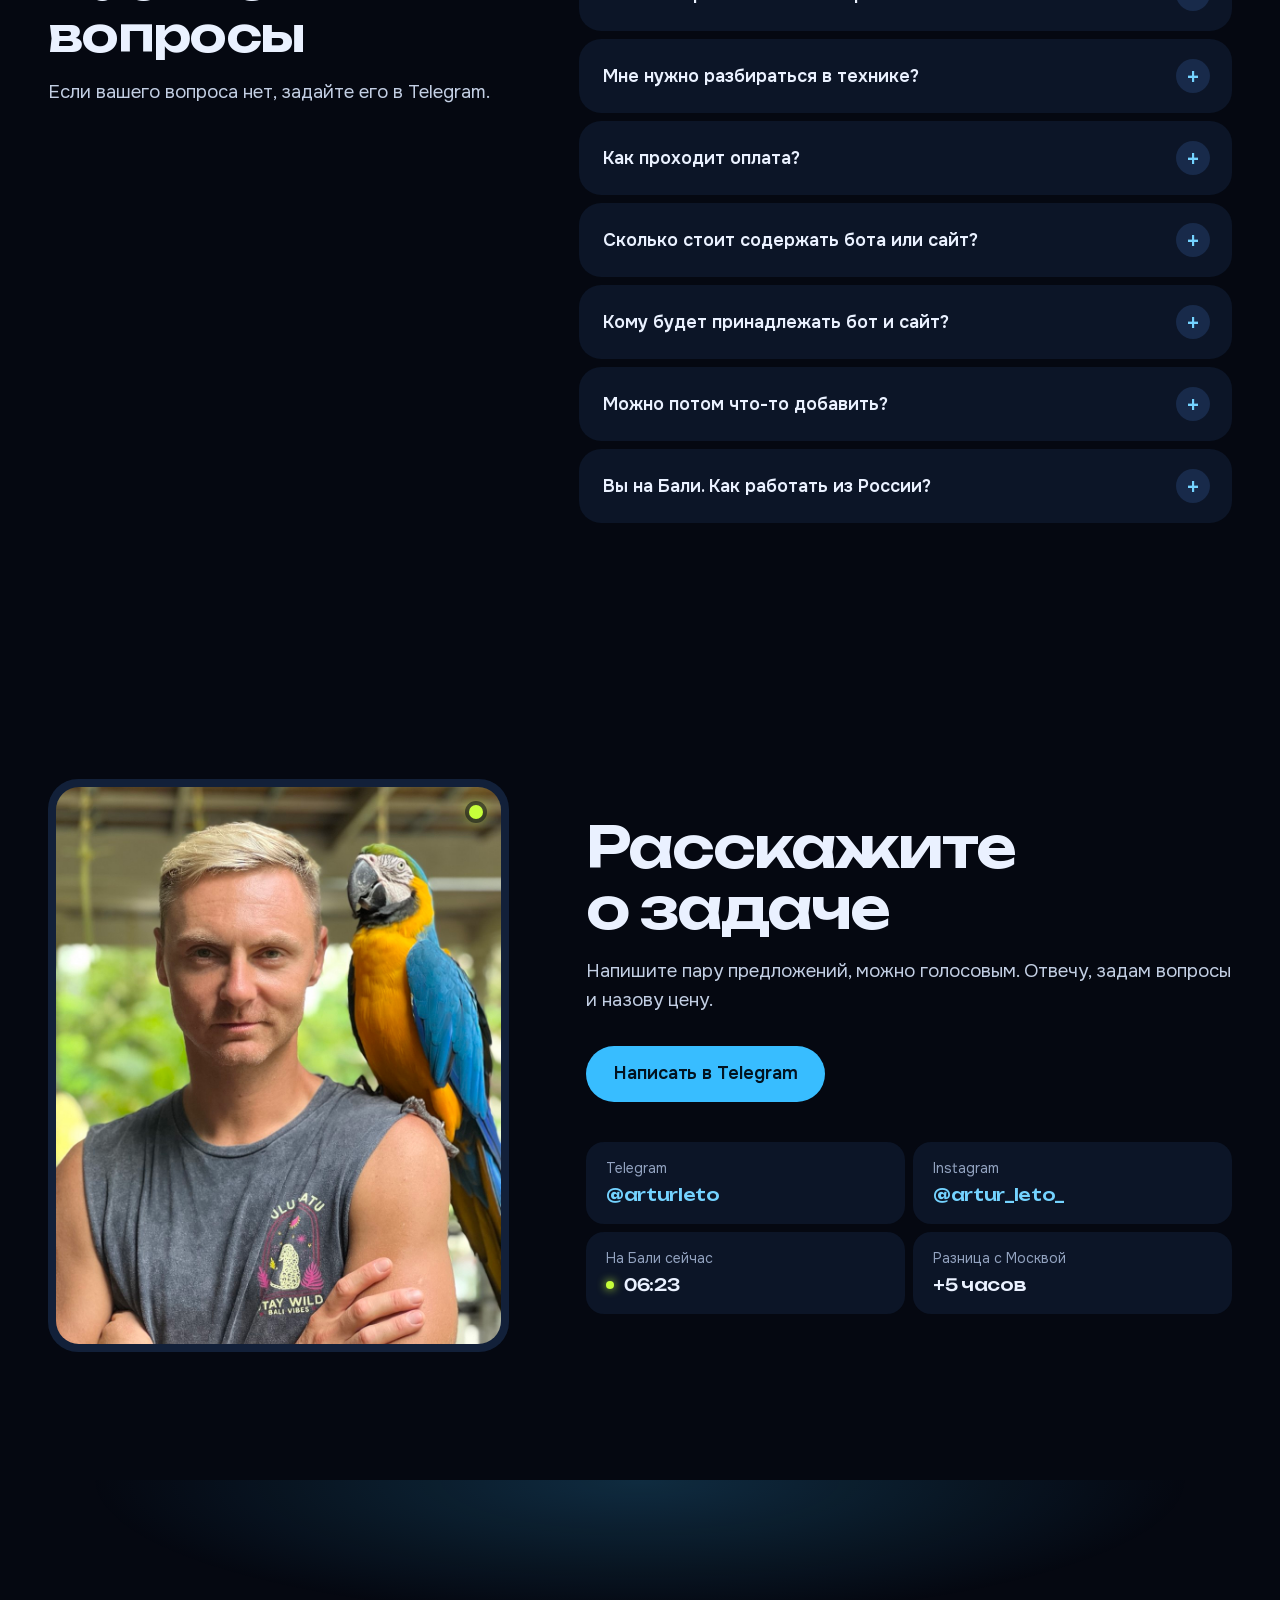
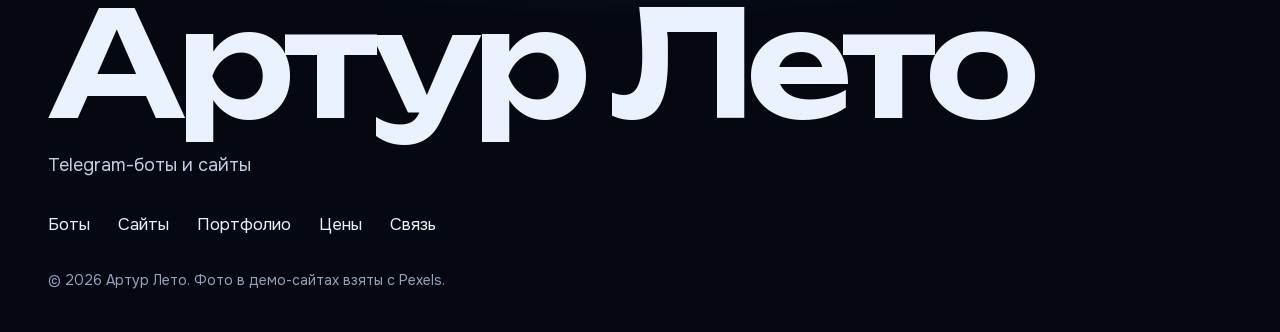
==== commit b2d87759: "Версия 2: тёмный тех-стиль, живой чат ботов, циферблат суток, глобус Co-Authored-By: Claude Opus 5.5" ====
--- a/index.html
+++ b/index.html
@@ -1,690 +1,199 @@
 <!doctype html>
-<html lang="ru">
+<html lang="ru" data-theme="neon" class="no-js">
 <head>
 <meta charset="utf-8">
-<meta name="viewport" content="width=device-width, initial-scale=1">
-<title>Артур Лето. Сайты и Telegram-боты под ключ</title>
-<meta name="description" content="Сайты, Telegram-боты и автоматизация любой сложности. Цены и сроки открыто, оплата по этапам, код и доступы остаются у вас.">
+<meta name="viewport" content="width=device-width, initial-scale=1, viewport-fit=cover">
 <meta name="robots" content="noindex">
-<meta property="og:title" content="Артур Лето. Сайты и Telegram-боты под ключ">
-<meta property="og:description" content="18 моих проектов работают прямо сейчас. Цены, сроки, условия и хостинг простыми словами.">
-<meta property="og:image" content="img/og.jpg">
-<meta name="theme-color" content="#eeecea">
-<link rel="preconnect" href="https://fonts.googleapis.com">
-<link rel="preconnect" href="https://fonts.gstatic.com" crossorigin>
-<link href="https://fonts.googleapis.com/css2?family=Roboto+Flex:wdth,wght@25..151,100..1000&display=swap" rel="stylesheet">
-<style>
-:root {
-  --bg: #eeecea;
-  --surface: #e4e1dd;
-  --ink: #333231;
-  --muted: #6b6763;
-  --accent: #5c6b54;
-  --accent-strong: #4b5944;
-  --accent-ink: #ffffff;
-  --field-1: #cdc3b6;
-  --field-1-ink: #333231;
-  --dark: #333231;
-  --dark-ink: #eeecea;
-  --dark-soft: #b9b3ac;
-
-  --font: "Roboto Flex", "Arial Narrow", Arial, sans-serif;
-
-  --step-small: clamp(0.8125rem, 0.79rem + 0.1vw, 0.875rem);
-  --step-body: clamp(1.0625rem, 1rem + 0.25vw, 1.1875rem);
-  --step-lead: clamp(1.25rem, 1.1rem + 0.7vw, 1.625rem);
-  --step-title: clamp(1.75rem, 1rem + 2.4vw, 3.25rem);
-  --step-head: clamp(2.5rem, 1.2rem + 4.2vw, 5rem);
-  --step-display: clamp(2.75rem, -0.5rem + 12.2vw, 11rem);
-
-  --margin: clamp(1rem, 2.2vw, 2rem);
-  --gutter: clamp(1rem, 2vw, 2rem);
-  --section: clamp(7.5rem, 12vw, 13rem);
-  --radius: 0px;
-
-  --ease-out: cubic-bezier(0.22, 1, 0.36, 1);
-  --ease-expo: cubic-bezier(0.16, 1, 0.3, 1);
-  --ease-soft: cubic-bezier(0.33, 1, 0.68, 1);
-  --t-press: 140ms;
-  --t-hover: 180ms;
-  --t-ui: 240ms;
-}
-
-*, *::before, *::after { box-sizing: border-box; }
-html { -webkit-text-size-adjust: 100%; text-size-adjust: 100%; }
-body { margin: 0; background: var(--bg); color: var(--ink); font-family: var(--font); font-size: var(--step-body); line-height: 1.5; font-variation-settings: "wdth" 100; -webkit-font-smoothing: antialiased; }
-h1, h2, h3, p, figure, ul, ol, dl, dd, table { margin: 0; }
-ul[class], ol[class] { padding: 0; list-style: none; }
-img { display: block; max-width: 100%; height: auto; }
-button { font: inherit; color: inherit; background: none; border: 0; padding: 0; cursor: pointer; }
-a { color: inherit; }
-:target { scroll-margin-top: 2rem; }
-::selection { background: var(--accent); color: var(--accent-ink); }
-:focus-visible { outline: 2px solid var(--accent); outline-offset: 3px; }
-.plain { display: grid; gap: 1rem; padding: 0; list-style: none; max-width: 60ch; }
-.sr { position: absolute; width: 1px; height: 1px; overflow: hidden; clip: rect(0 0 0 0); white-space: nowrap; }
-
-.display { font-weight: 800; font-variation-settings: "wdth" 30; text-transform: uppercase; letter-spacing: -0.01em; line-height: 0.86; }
-.wrap { padding-inline: var(--margin); }
-
-.button { display: inline-flex; align-items: center; justify-content: center; min-height: 52px; padding: 0 1.6em; background: var(--accent); color: var(--accent-ink); font-weight: 500; text-decoration: none; border-radius: var(--radius); transition: transform var(--t-press) var(--ease-out), background-color var(--t-hover) ease; }
-.button:active { transform: scale(0.97); }
-.link { text-decoration: underline; text-decoration-color: transparent; text-underline-offset: 0.22em; text-decoration-thickness: 0.07em; transition: text-decoration-color var(--t-hover) ease, color var(--t-hover) ease; }
-@media (hover: hover) and (pointer: fine) {
-  .button:hover { background-color: var(--accent-strong); }
-  .link:hover { text-decoration-color: currentColor; }
-}
-
-/* ---------- hero: card over a dim room ---------- */
-.hero { position: relative; min-height: 100svh; display: grid; place-items: center; padding: var(--margin); overflow: hidden; background: #1d1c1b; }
-.hero__bg { position: absolute; inset: 0; width: 100%; height: 100%; object-fit: cover; filter: grayscale(1) brightness(0.62) contrast(1.05); }
-.hero__card { position: relative; width: min(100%, 60rem); min-height: 62svh; background: var(--field-1); color: var(--field-1-ink); padding: 32px; display: flex; flex-direction: column; gap: clamp(1.5rem, 3vw, 2.5rem); }
-.hero__title { display: flex; justify-content: space-between; gap: 1rem; font-size: var(--step-title); }
-.hero__title span:nth-child(2) { text-align: center; }
-.hero__facts { font-size: var(--step-lead); font-weight: 700; line-height: 1.1; }
-.hero__lead { max-width: 34ch; font-size: var(--step-lead); line-height: 1.35; }
-.hero__foot { margin-top: auto; display: grid; grid-template-columns: 1fr auto 1fr; align-items: center; gap: 1rem; }
-.hero__credit { font-weight: 500; max-width: 16rem; line-height: 1.35; }
-.hero__more { justify-self: end; font-weight: 500; }
-
-/* ---------- work: names passing a held square ---------- */
-.work { padding-block: var(--section); position: relative; overflow: clip; --frame: min(480px, 33vw); }
-.work__stage { position: sticky; top: calc(50svh - var(--frame) / 2); height: var(--frame); margin-bottom: calc(var(--frame) * -1); z-index: 0; display: grid; grid-template-columns: 1fr var(--frame) 1fr; align-items: center; }
-.work__frame { position: relative; width: var(--frame); height: var(--frame); grid-column: 2; background: var(--surface); overflow: hidden; }
-.work__frame img { position: absolute; inset: 0; width: 100%; height: 100%; object-fit: cover; object-position: top center; opacity: 0; transition: opacity 200ms ease; }
-.work__frame img.is-on { opacity: 1; }
-.work__frame::after { content: ""; position: absolute; inset: 0; background: rgba(238, 236, 234, 0.14); transition: background-color 200ms ease; }
-.work__frame.is-dark::after { background: rgba(238, 236, 234, 0.6); }
-.work__fact { line-height: 1.35; max-width: 15rem; }
-.work__fact--l { grid-column: 1; justify-self: end; text-align: right; margin-right: 48px; }
-.work__fact--r { grid-column: 3; justify-self: start; margin-left: 48px; }
-.work__list { position: relative; z-index: 1; text-align: center; }
-.work__list h2 { font-size: var(--step-display); color: var(--muted); }
-.work__name { display: block; font-size: var(--step-display); text-decoration: none; padding-block: 0.06em; transition: color var(--t-hover) ease; }
-.js .work__name { color: rgba(51, 50, 49, 0.2); }
-.js .work__name[aria-current="true"] { color: var(--ink); }
-@media (hover: hover) and (pointer: fine) { .js .work__name:hover { color: var(--ink); } }
-
-/* ---------- schedule: line-up at one type size ---------- */
-.day { background: var(--dark); color: var(--dark-ink); padding-block: var(--section); }
-.day__head { display: grid; grid-template-columns: repeat(12, 1fr); gap: var(--gutter); margin-bottom: clamp(3rem, 6vw, 5rem); }
-.day__head h2 { grid-column: 1 / span 6; font-size: var(--step-head); }
-.day__live { grid-column: 8 / span 5; align-self: end; font-size: var(--step-lead); line-height: 1.35; }
-.day__live strong { font-weight: 500; color: var(--field-1); }
-.sched { width: 100%; border-collapse: collapse; font-size: var(--step-lead); font-weight: 400; }
-.sched th, .sched td { text-align: left; padding: 0; line-height: 1.5; font-weight: 400; vertical-align: top; }
-.sched td:nth-child(1) { width: 40%; padding-right: 1em; }
-.sched td:nth-child(2) { width: 26%; padding-right: 1em; }
-.sched td:nth-child(3) { width: 22%; padding-right: 1em; color: var(--dark-soft); }
-.sched td:nth-child(4) { text-align: right; font-variant-numeric: tabular-nums; white-space: nowrap; }
-.sched .part th { position: sticky; top: 0; background: var(--dark); color: var(--field-1); padding: 72px 0 20px; z-index: 1; }
-.sched tbody:first-of-type .part th { padding-top: 0; }
-.sched tr.is-next td { color: var(--field-1); }
-.sched tr.is-next td:first-child::before { content: ""; display: inline-block; width: 0.3em; height: 0.3em; border-radius: 50%; background: var(--field-1); margin-right: 0.4em; vertical-align: 0.2em; }
-
-/* ---------- pricing: plan names, one live figure ---------- */
-.price { padding-block: var(--section); }
-.price__grid { display: grid; grid-template-columns: repeat(12, 1fr); gap: var(--gutter); align-items: start; }
-.price__names { grid-column: 1 / span 6; }
-.price__names h2 { font-size: var(--step-lead); font-weight: 500; margin-bottom: 1.5rem; }
-.plan { display: flex; align-items: center; gap: 0.25em; width: 100%; text-align: left; font-size: var(--step-head); line-height: 1.04; color: var(--muted); transition: color var(--t-hover) ease; }
-.plan::before { content: ""; width: 0.24em; height: 0.24em; border-radius: 50%; background: currentColor; opacity: 0; flex: none; transition: opacity var(--t-hover) ease; }
-.plan[aria-selected="true"] { color: var(--ink); }
-.plan[aria-selected="true"]::before { opacity: 1; }
-@media (hover: hover) and (pointer: fine) { .plan:hover { color: var(--ink); } }
-.plan__inline { display: none; }
-.price__stage { grid-column: 8 / span 5; position: sticky; top: 12vh; transition: opacity 200ms ease; }
-.price__stage.is-swapping { opacity: 0; }
-.price__fig { font-size: var(--step-head); white-space: nowrap; }
-.price__term { margin-top: 1rem; font-weight: 500; }
-.price__text { margin-top: 1.25rem; max-width: 40ch; }
-.price__stage .button { margin-top: 2rem; }
-.price__note { margin-top: clamp(3rem, 6vw, 5rem); max-width: 60ch; font-size: var(--step-lead); line-height: 1.35; }
-
-/* ---------- how: one verb at a time ---------- */
-.how__panel { position: relative; height: 100svh; overflow: hidden; background: #1d1c1b; color: var(--dark-ink); }
-.how__panel img { position: absolute; inset: 0; width: 100%; height: 100%; object-fit: cover; filter: grayscale(1) brightness(0.5) contrast(1.05); }
-.how__verb { position: absolute; inset: 0; display: grid; place-items: center; font-size: var(--step-display); text-align: center; padding-inline: var(--margin); }
-.how__say { position: absolute; left: 0; bottom: 0; max-width: 38rem; padding: 2rem var(--margin) var(--margin); line-height: 1.45; background: rgba(20, 20, 20, 0.55); }
-
-/* ---------- hosting: pinned heading, passing rows ---------- */
-.host { background: var(--field-1); color: var(--field-1-ink); padding-block: var(--section); }
-.host__grid { display: grid; grid-template-columns: repeat(12, 1fr); gap: var(--gutter); align-items: start; }
-.host__title { grid-column: 1 / span 5; position: sticky; top: 32px; }
-.host__title h2 { font-size: var(--step-head); }
-.host__title p { margin-top: 1.5rem; max-width: 30ch; }
-.host__blocks { grid-column: 7 / span 6; display: grid; gap: 120px; }
-.host__block h3 { font-size: var(--step-lead); font-weight: 700; line-height: 1.2; margin-bottom: 1.25rem; }
-.host__row { display: grid; grid-template-columns: 200px 1fr; gap: var(--gutter); align-items: start; }
-.host__block:nth-child(even) .host__row { grid-template-columns: 1fr 200px; }
-.host__block:nth-child(even) .host__row img { order: 2; }
-.host__row img { width: 200px; aspect-ratio: 3 / 4; object-fit: cover; object-position: top; background: var(--surface); }
-.host__row ul { display: grid; gap: 14px; line-height: 1.4; }
-
-/* ---------- faq: question index, one answer ---------- */
-.faq { padding-block: var(--section); }
-.faq__grid { display: grid; grid-template-columns: repeat(12, 1fr); gap: var(--gutter); align-items: start; }
-.faq__list { grid-column: 1 / span 5; display: grid; gap: 18px; }
-.faq__list h2 { font-size: var(--step-body); font-weight: 400; color: var(--muted); }
-.q { display: flex; gap: 0.75em; align-items: baseline; text-align: left; line-height: 1.35; color: var(--muted); transition: color var(--t-hover) ease; }
-.q::before { content: ""; width: 8px; height: 8px; border-radius: 50%; background: var(--muted); flex: none; transform: translateY(-2px); transition: background-color var(--t-hover) ease; }
-.q[aria-selected="true"] { color: var(--ink); }
-.q[aria-selected="true"]::before { background: var(--accent); }
-@media (hover: hover) and (pointer: fine) { .q:hover { color: var(--ink); } }
-.q__inline { display: none; }
-.faq__pane { grid-column: 7 / span 6; position: sticky; top: 120px; font-size: var(--step-lead); line-height: 1.3; max-width: 30ch; transition: opacity 150ms ease; }
-.faq__pane.is-swapping { opacity: 0; }
-
-/* ---------- contact: visit card on a photograph ---------- */
-.contact { position: relative; height: 100svh; min-height: 640px; overflow: hidden; background: #2a2a28; }
-.contact > img { position: absolute; inset: 0; width: 100%; height: 100%; object-fit: cover; object-position: 30% 22%; }
-.card { position: absolute; top: 60px; right: 60px; width: 380px; background: var(--bg); padding: 32px; border-radius: 8px; display: grid; gap: 1.25rem; }
-.card h2 { font-size: var(--step-lead); font-weight: 300; line-height: 1.15; font-variation-settings: "wdth" 100; }
-.card__who { line-height: 1.45; }
-.card dl { display: grid; gap: 0.35rem; }
-.card dl div { display: flex; justify-content: space-between; gap: 1rem; }
-.card dd { font-variant-numeric: tabular-nums; text-align: right; }
-.card .button { width: 100%; min-height: 52px; margin-top: 0.5rem; border-radius: 0; }
-
-/* ---------- footer: photograph half, menu half ---------- */
-.foot { display: grid; grid-template-columns: repeat(12, 1fr); min-height: 100svh; background: var(--surface); }
-.foot__pic { grid-column: 1 / span 6; position: relative; overflow: hidden; background: #1d1c1b; }
-.foot__pic video { position: absolute; inset: 0; width: 100%; height: 100%; object-fit: cover; object-position: 55% 40%; filter: grayscale(1) contrast(1.05); }
-.foot__side { grid-column: 8 / span 5; padding: 80px var(--margin) var(--margin) 0; display: flex; flex-direction: column; }
-.foot__mark { font-weight: 600; }
-.foot__menu { margin-top: 2rem; display: grid; gap: 28px; }
-.foot__menu a { font-size: var(--step-title); font-weight: 800; font-variation-settings: "wdth" 30; text-transform: uppercase; line-height: 0.9; text-decoration: none; display: inline-block; transition: transform var(--t-ui) var(--ease-out), color var(--t-hover) ease; }
-@media (hover: hover) and (pointer: fine) {
-  .foot__menu:hover a { color: var(--muted); }
-  .foot__menu a:hover { color: var(--ink); transform: translateX(12px); }
-}
-.foot__info { margin-top: 64px; display: grid; grid-template-columns: 1fr 1fr; gap: var(--gutter); font-size: var(--step-small); }
-.foot__info p + p { margin-top: 0.25rem; }
-.foot__legal { margin-top: auto; padding-top: 3rem; font-size: var(--step-small); color: var(--muted); line-height: 1.45; }
-
-/* ---------- motion ---------- */
-@media (prefers-reduced-motion: no-preference) {
-  .js [data-reveal] { opacity: 0; transform: translateY(24px); transition: opacity 700ms var(--ease-out), transform 900ms var(--ease-out); transition-delay: var(--d, 0ms); }
-  .js [data-reveal].is-in { opacity: 1; transform: none; }
-  .js .hero__card { opacity: 0; transform: translateY(32px); animation: rise 1000ms var(--ease-expo) 150ms forwards; }
-  .js .hero__card > * { opacity: 0; animation: fade 700ms var(--ease-out) forwards; }
-  .js .hero__card > :nth-child(1) { animation-delay: 450ms; }
-  .js .hero__card > :nth-child(2) { animation-delay: 540ms; }
-  .js .hero__card > :nth-child(3) { animation-delay: 630ms; }
-  .js .hero__card > :nth-child(4) { animation-delay: 720ms; }
-  .hero__bg { animation: drift 24s var(--ease-soft) infinite alternate; }
-  .how__panel img { transform: scale(1.08); transition: transform 1600ms var(--ease-soft); }
-  .how__panel.is-in img { transform: scale(1); }
-  @keyframes rise { to { opacity: 1; transform: none; } }
-  @keyframes fade { to { opacity: 1; } }
-  @keyframes drift { from { transform: scale(1); } to { transform: scale(1.07) translateX(-1.5%); } }
-}
-
-/* ---------- tablet ---------- */
-@media (max-width: 1000px) {
-  .work { --frame: 46vw; }
-  .work__stage { top: calc(50svh - var(--frame) / 2 - 2rem); height: calc(var(--frame) + 4rem); margin-bottom: calc((var(--frame) + 4rem) * -1); grid-template-columns: 1fr 1fr; grid-template-rows: var(--frame) auto; align-items: start; justify-items: center; column-gap: 1rem; width: min(100%, calc(var(--frame) + 12rem)); margin-inline: auto; }
-  .work__frame { grid-column: 1 / -1; grid-row: 1; }
-  .work__fact { font-size: var(--step-small); max-width: none; margin: 0.75rem 0 0; }
-  .work__fact--l { grid-column: 1; grid-row: 2; justify-self: start; text-align: left; }
-  .work__fact--r { grid-column: 2; grid-row: 2; justify-self: end; text-align: right; }
-  .day__head h2 { grid-column: 1 / -1; }
-  .day__live { grid-column: 1 / -1; }
-  .price__names { grid-column: 1 / span 7; }
-  .price__stage { grid-column: 8 / -1; }
-  .host__title { grid-column: 1 / -1; position: static; margin-bottom: 4rem; }
-  .host__blocks { grid-column: 1 / -1; }
-  .faq__list { grid-column: 1 / span 6; }
-  .faq__pane { grid-column: 7 / -1; }
-}
-
-/* ---------- phone ---------- */
-@media (max-width: 700px) {
-  .hero { padding: 16px; }
-  .hero__card { min-height: 62svh; padding: 24px 20px; }
-  .hero__title { display: block; font-size: 6.6vw; font-variation-settings: "wdth" 25; }
-  .hero__title .nw { white-space: nowrap; }
-  .hero__title span:nth-child(2) { text-align: left; }
-  .hero__foot { grid-template-columns: 1fr; justify-items: start; }
-  .hero__foot .button { width: 100%; order: 3; }
-  .hero__more { justify-self: start; }
-
-  .work { --frame: 64vw; }
-  .work__name { padding-block: 0.32em; }
-  .work__stage { width: 100%; }
-
-  .day__head { display: block; }
-  .day__live { margin-top: 1.5rem; }
-  .sched, .sched tbody, .sched tr, .sched td, .sched th { display: block; width: auto !important; }
-  .sched thead { display: none; }
-  .sched tr:not(.part) { display: grid; grid-template-columns: auto 1fr auto; gap: 0 0.35em; margin-bottom: 18px; }
-  .sched tr:not(.part) td:nth-child(1) { grid-column: 1 / -1; line-height: 1.3; padding: 0; }
-  .sched tr:not(.part) td:nth-child(2) { grid-column: 1; grid-row: 2; font-size: var(--step-small); color: var(--dark-soft); padding: 0; }
-  .sched tr:not(.part) td:nth-child(2)::after { content: ","; }
-  .sched tr:not(.part) td:nth-child(3) { grid-column: 2; grid-row: 2; font-size: var(--step-small); color: var(--dark-soft); padding: 0; }
-  .sched tr:not(.part) td:nth-child(4) { grid-column: 3; grid-row: 2; font-size: var(--step-small); color: var(--dark-soft); }
-  .sched tr.is-next td:nth-child(n) { color: var(--field-1); }
-  .sched .part th { padding: 48px 0 16px; }
-
-  .price__grid { display: block; }
-  .price__stage { display: none; }
-  .plan__inline { padding: 0.75rem 0 5rem; }
-  .plan[aria-selected="true"] + .plan__inline { display: block; }
-  .plan__inline .button { width: 100%; margin-top: 1.5rem; }
-
-  .how__say { max-width: none; right: 0; padding: 1.25rem 16px 2rem; }
-
-  .host__row, .host__block:nth-child(even) .host__row { grid-template-columns: 1fr; }
-  .host__block:nth-child(even) .host__row img { order: 0; }
-  .host__row img { width: 100%; aspect-ratio: 4 / 3; }
-  .host__blocks { gap: 72px; }
-
-  .faq__grid { display: block; }
-  .faq__pane { display: none; }
-  .faq__list { gap: 14px; }
-  .q[aria-selected="true"] + .q__inline { display: block; padding: 0.25rem 0 0.75rem calc(8px + 0.75em); line-height: 1.4; }
-
-  .contact { height: auto; min-height: 0; background: var(--bg); padding-bottom: 16px; }
-  .contact > img { position: relative; height: 70svh; }
-  .card { position: relative; top: auto; right: auto; width: auto; margin: -80px 16px 0; }
-  .card .button { min-height: 56px; }
-
-  .foot { display: block; min-height: 0; }
-  .foot__pic { height: 50svh; }
-  .foot__side { padding: 48px 16px 24px; }
-  .foot__menu { gap: 20px; }
-  .foot__info { grid-template-columns: 1fr; gap: 1rem; margin-top: 48px; }
-}
-</style>
+<title>Артур Лето. Telegram-боты и сайты</title>
+<meta name="description" content="Делаю Telegram-ботов с искусственным интеллектом и сайты: запись, заявки, оплата, ИИ-консультанты. От 3 000 ₽.">
+<meta property="og:type" content="website">
+<meta property="og:title" content="Артур Лето. Telegram-боты и сайты">
+<meta property="og:description" content="Боты с ИИ, запись, заявки и оплата. Сайты, с которых приходят заявки. От 3 000 ₽.">
+<meta property="og:image" content="https://arturleto.github.io/dev/img/og-v2.jpg">
+<meta name="theme-color" content="#0b0f1a">
+<link rel="icon" href="img/favicon.svg" type="image/svg+xml">
+<link rel="icon" type="image/png" sizes="32x32" href="img/icons/favicon-32x32.png">
+<link rel="apple-touch-icon" sizes="180x180" href="img/icons/apple-touch-icon.png">
+<script>
+(function(){var T=["neon", "poster", "bento", "lux", "chat"];var h=document.documentElement;var q=new URLSearchParams(location.search).get('d');var t=null;
+if(q){t=T[parseInt(q,10)-1]||(T.indexOf(q)>-1?q:null);}
+if(!t){try{t=localStorage.getItem('design');}catch(x){}}
+if(T.indexOf(t)<0)t=T[0];h.setAttribute('data-theme',t);h.className='js';})();
+</script>
+<link rel="stylesheet" href="core/core.css">
+<link rel="stylesheet" href="themes/neon/theme.css">
+<link rel="stylesheet" href="themes/poster/theme.css">
+<link rel="stylesheet" href="themes/bento/theme.css">
+<link rel="stylesheet" href="themes/lux/theme.css">
+<link rel="stylesheet" href="themes/chat/theme.css">
 </head>
 <body>
-
-<header class="hero" id="top">
-  <img class="hero__bg" src="img/found/telegraph-operators-in-tokyo-central-telegraph-office.jpg" width="1165" height="802" alt="Операторы центрального телеграфа в Токио, 1963 год">
-  <div class="hero__card">
-    <h1 class="hero__title display"><span>Сайты</span> <span class="nw">и Telegram-боты</span> <span>под ключ</span></h1>
-    <p class="hero__facts display">Артур Лето, разработчик<br>От одной страницы до личного кабинета<br>Работаю удалённо с Бали</p>
-    <p class="hero__lead">Делаю сайты и ботов, которые приводят клиентов и работают без вас. Моя программа нашла одному клиенту за неделю 680 человек, которые искали его услугу.</p>
-    <div class="hero__foot">
-      <p class="hero__credit">18 моих проектов работают прямо сейчас</p>
-      <a class="button" href="https://t.me/arturleto">Обсудить проект</a>
-      <a class="hero__more link" href="#raboty">Смотреть работы</a>
+<a class="skip" href="#main">К содержанию</a>
+<div class="page-bg" data-slot="page-bg" aria-hidden="true"></div>
+<header class="top" id="top">
+  <div class="top__in">
+    <a class="brand" href="#hero"><span class="brand__mark" aria-hidden="true">АЛ</span><span class="brand__text"><span class="brand__name">Артур Лето</span><span class="brand__role">боты и сайты</span></span></a>
+    <nav class="nav" aria-label="Разделы"><a class="nav__link" href="#bots">Боты</a><a class="nav__link" href="#sites">Сайты</a><a class="nav__link" href="#demos">Портфолио</a><a class="nav__link" href="#prices">Цены</a><a class="nav__link" href="#contact">Связь</a></nav>
+    <div class="switch" role="group" aria-labelledby="switch-label">
+      <span class="switch__label" id="switch-label">Выберите дизайн</span>
+      <div class="switch__btns"><button type="button" class="switch__btn" data-set-theme="neon" aria-pressed="false" title="Дизайн 1: Неон"><span class="switch__num">1</span><span class="switch__name">Неон</span></button><button type="button" class="switch__btn" data-set-theme="poster" aria-pressed="false" title="Дизайн 2: Плакат"><span class="switch__num">2</span><span class="switch__name">Плакат</span></button><button type="button" class="switch__btn" data-set-theme="bento" aria-pressed="false" title="Дизайн 3: Бенто"><span class="switch__num">3</span><span class="switch__name">Бенто</span></button><button type="button" class="switch__btn" data-set-theme="lux" aria-pressed="false" title="Дизайн 4: Люкс"><span class="switch__num">4</span><span class="switch__name">Люкс</span></button><button type="button" class="switch__btn" data-set-theme="chat" aria-pressed="false" title="Дизайн 5: Чат"><span class="switch__num">5</span><span class="switch__name">Чат</span></button></div>
     </div>
+    <a class="btn btn--primary top__cta" href="https://t.me/arturleto" target="_blank" rel="noopener">Написать</a>
   </div>
 </header>
-
-<main>
-
-<section class="work wrap" id="raboty" aria-labelledby="work-h">
-  <div class="work__stage" aria-hidden="true">
-    <p class="work__fact work__fact--l" id="work-kind">Сайт сообщества</p>
-    <div class="work__frame" id="work-frame">
-      <img class="is-on" src="img/work/vz_comm_sq.jpg" width="780" height="780" alt="">
-      <img src="img/work/vz_diag_sq.jpg" width="780" height="780" alt="" data-dark loading="lazy">
-      <img src="img/work/vz_blog_sq.jpg" width="780" height="780" alt="" loading="lazy">
-      <img src="img/work/finansist_sq.jpg" width="900" height="900" alt="" loading="lazy">
-      <img src="img/work/sovetnik_sq.jpg" width="900" height="900" alt="" loading="lazy">
-      <img src="img/work/parslead_sq.jpg" width="900" height="900" alt="" loading="lazy">
-      <img src="img/work/radar_sq.jpg" width="900" height="900" alt="" loading="lazy">
-      <img src="img/work/publikator_sq.jpg" width="900" height="900" alt="" loading="lazy">
-      <img src="img/work/ms_invest_sq.jpg" width="780" height="780" alt="" data-dark loading="lazy">
-      <img src="img/work/cmteam_sq.jpg" width="900" height="900" alt="" loading="lazy">
-      <img src="img/work/kit_sq.jpg" width="780" height="780" alt="" data-dark loading="lazy">
+<main id="main">
+<section class="sec hero" id="hero" aria-labelledby="hero-title">
+  <div class="sec__art hero__art" data-slot="hero-art" aria-hidden="true"></div>
+  <div class="hero__in wrap">
+    <div class="hero__text">
+      <h1 class="hero__title" id="hero-title">Делаю Telegram-ботов и сайты</h1>
+      <p class="hero__lead">Боты, которые отвечают клиентам, записывают и принимают оплату. Сайты, с которых приходят заявки. Подключаю искусственный интеллект. От 3 000 ₽.</p>
+      <div class="hero__actions">
+        <a class="btn btn--primary btn--big" href="https://t.me/arturleto" target="_blank" rel="noopener">Обсудить проект в Telegram</a>
+        <a class="btn btn--ghost btn--big" href="#bots">Какие бывают боты</a>
+      </div>
     </div>
-    <p class="work__fact work__fact--r" id="work-detail">Свой домен, оплата, аналитика</p>
+    <div class="hero__stage">
+      <div class="phone" data-chat="ai-consult" data-autoplay data-loop>
+        <div class="phone__frame">
+          <div class="tg" data-ui>
+            <div class="tg__head"><span class="tg__back" aria-hidden="true"></span><span class="tg__ava" aria-hidden="true"></span><span class="tg__who"><span class="tg__name"></span><span class="tg__status">бот</span></span></div>
+            <div class="tg__feed" role="log" aria-live="off"></div>
+            <div class="tg__bar" aria-hidden="true"><span class="tg__clip"></span><span class="tg__input">Сообщение</span><span class="tg__mic"></span></div>
+          </div>
+        </div>
+      </div>
+    </div>
+    <ul class="hero__facts"><li class="fact"><span class="fact__num">от 3 000 ₽</span><span class="fact__text">стоит простой бот</span></li><li class="fact"><span class="fact__num">18</span><span class="fact__text">моих ботов и сайтов работают прямо сейчас</span></li><li class="fact"><span class="fact__num">680</span><span class="fact__text">человек, которым нужна услуга, нашёл мой бот одному клиенту за неделю</span></li></ul>
   </div>
-  <ol class="work__list">
-    <li><h2 class="display" id="work-h">Работы</h2></li>
-    <li><a class="work__name display" data-i="0" data-kind="Сайт сообщества" data-detail="Свой домен, оплата, аналитика" href="https://svezhiy-vzdoh.ru/community-svezhiy-vzdoh/" target="_blank" rel="noopener">Свежий Вздох</a></li>
-    <li><a class="work__name display" data-i="1" data-kind="Тест для курильщиков из 21 вопроса" data-detail="Подбирает программу и ведёт к оплате" href="https://arturleto.github.io/svezhy-vzdoh/" target="_blank" rel="noopener">Диагностика</a></li>
-    <li><a class="work__name display" data-i="2" data-kind="Блог, который находят в Яндексе" data-detail="Статьи про отказ от курения" href="https://svezhiy-vzdoh.ru/blog/" target="_blank" rel="noopener">Блог</a></li>
-    <li><a class="work__name display" data-i="3" data-kind="Бот учёта расходов" data-detail="Записывает с голоса и по фото чека" href="#sutki">Финансист</a></li>
-    <li><a class="work__name display" data-i="4" data-kind="Бот с гороскопом на день" data-detail="Расчёт по дате рождения, текст пишет ИИ" href="#sutki">Советник</a></li>
-    <li><a class="work__name display" data-i="5" data-kind="Поиск клиентов в чатах" data-detail="Платят 5 клиентов, работает с 2022 года" href="#sutki">Parslead</a></li>
-    <li><a class="work__name display" data-i="6" data-kind="Сводка новостей с ИИ" data-detail="Каналы, чат и форум, раз в 4 часа" href="#sutki">Радар</a></li>
-    <li><a class="work__name display" data-i="7" data-kind="Публикация видео в Instagram" data-detail="Сначала утверждение в Telegram" href="#sutki">Публикатор</a></li>
-    <li><a class="work__name display" data-i="8" data-kind="Сайт для инвесторов магазина на Бали" data-detail="Три языка и своя аналитика" href="https://arturleto.github.io/maison/invest/" target="_blank" rel="noopener">Maison</a></li>
-    <li><a class="work__name display" data-i="9" data-kind="Бот, который принимает партнёров" data-detail="8 шагов на трёх языках" href="#sutki">CM Team</a></li>
-    <li><a class="work__name display" data-i="10" data-kind="Сайт продукта для разработчиков" data-detail="Набор настроек для ИИ-помощника" href="https://arturleto.github.io/claude-kit/" target="_blank" rel="noopener">Claude Kit</a></li>
-  </ol>
 </section>
-
-<section class="day wrap" id="sutki" aria-labelledby="day-h">
-  <div class="day__head">
-    <h2 class="display" id="day-h" data-reveal>Сутки моих ботов</h2>
-    <p class="day__live" id="day-live" data-reveal style="--d:90ms">Это настоящее расписание моих ботов по московскому времени. Пока вы спите, они уже работают. Ваш бот тоже будет работать сам, без вас.</p>
-  </div>
-  <table class="sched" id="sched">
-    <thead class="sr"><tr><th>Что делает</th><th>Кто</th><th>Для кого</th><th>Когда, по Москве</th></tr></thead>
-    <tbody>
-      <tr class="part"><th colspan="4">Ночь и утро</th></tr>
-      <tr data-t="02:00"><td>Присылает гороскоп на день</td><td>Советник</td><td>Для меня</td><td>02:00</td></tr>
-      <tr data-t="04:00"><td>Публикует видео в Instagram</td><td>Публикатор</td><td>Для моего блога</td><td>04:00</td></tr>
-      <tr data-t="05:00"><td>Проверяет, что поиск клиентов работает</td><td>Parslead</td><td>Для 5 клиентов</td><td>05:00</td></tr>
-      <tr data-t="06:00"><td>Сохраняет копию базы расходов</td><td>Финансист</td><td>Для меня</td><td>06:00</td></tr>
-    </tbody>
-    <tbody>
-      <tr class="part"><th colspan="4">День</th></tr>
-      <tr data-t="13:00"><td>Ещё раз проверяет поиск клиентов</td><td>Parslead</td><td>Для 5 клиентов</td><td>13:00</td></tr>
-      <tr data-t="14:00"><td>Публикует второе видео</td><td>Публикатор</td><td>Для моего блога</td><td>14:00</td></tr>
-      <tr data-t="15:00"><td>Присылает итог дня на телефон</td><td>Трекер дня</td><td>Для меня</td><td>15:00</td></tr>
-      <tr data-t="16:00"><td>Пишет итог дня в рабочий чат</td><td>Maison</td><td>Для магазина</td><td>16:00</td></tr>
-    </tbody>
-    <tbody>
-      <tr class="part"><th colspan="4">Вечер</th></tr>
-      <tr data-t="23:00"><td>Продлевает доступ, чтобы публикации не прерывались</td><td>Публикатор</td><td>Для моего блога</td><td>23:00</td></tr>
-    </tbody>
-    <tbody>
-      <tr class="part"><th colspan="4">Круглосуточно</th></tr>
-      <tr><td>Ищет в 366 чатах людей, которым нужна услуга</td><td>Parslead</td><td>Для 5 клиентов</td><td>Всегда</td></tr>
-      <tr><td>Перезапускает поиск, если он завис</td><td>Parslead</td><td>Для 5 клиентов</td><td>Каждые 15 минут</td></tr>
-      <tr><td>Сохраняет рабочий чат магазина в архив</td><td>Maison</td><td>Для магазина</td><td>Каждую минуту</td></tr>
-      <tr><td>Собирает сводку новостей</td><td>Радар</td><td>Для меня</td><td>Каждые 4 часа</td></tr>
-    </tbody>
-  </table>
-</section>
-
-<section class="price wrap" id="ceny" aria-labelledby="price-h">
-  <div class="price__grid">
-    <div class="price__names" role="tablist" aria-labelledby="price-h">
-      <h2 id="price-h" data-reveal>Цены и сроки</h2>
-      <noscript><ul class="plain"><li><strong>Лендинг</strong>. от 40 000 ₽, 7-12 рабочих дней. Одна страница, которая продаёт одну услугу. Дизайн под ваш бренд, текст по структуре продаж, заявки в Telegram или CRM, Яндекс Метрика, которая считает заявки.</li><li><strong>Сайт компании</strong>. от 80 000 ₽, 15-25 рабочих дней. От 5 до 15 страниц. Услуги, кейсы, цены, контакты и формы заявок. Тексты можно править самим, без программиста.</li><li><strong>Блог</strong>. от 60 000 ₽, 10-20 рабочих дней. Блог со статьями, которые находят в Яндексе. Рубрики, поиск по сайту, быстрые страницы и настройка под поисковики.</li><li><strong>Магазин</strong>. от 120 000 ₽, 20-35 рабочих дней. Каталог, корзина, оплата картой и по СБП, заказы приходят вам в Telegram, у покупателя есть личный кабинет.</li><li><strong>Веб-сервис</strong>. от 150 000 ₽, 30-60 рабочих дней. Личный кабинет, база данных, панель управления, разные права для сотрудников и связка с другими сервисами. Для сервисов, где у каждого клиента свой аккаунт.</li><li><strong>Telegram-бот</strong>. от 30 000 ₽, 5-10 рабочих дней. Меню, кнопки, приём заявок, ответы на частые вопросы и рассылки. Заявки сразу приходят вам в Telegram.</li><li><strong>Бот с оплатой</strong>. от 70 000 ₽, 12-25 рабочих дней. Оплата и подписки, доступ в закрытый канал, напоминания о продлении, панель управления со статистикой.</li><li><strong>Бот с ИИ</strong>. от 60 000 ₽, 10-25 рабочих дней. Понимает голосовые, читает фото и чеки, отвечает клиентам по вашим материалам. Подключаю ChatGPT, Claude или Gemini.</li><li><strong>Приложение в Telegram</strong>. от 100 000 ₽, 15-30 рабочих дней. Приложение внутри Telegram. Каталог, запись, личный кабинет и оплата. Клиенту не нужно ничего скачивать.</li><li><strong>Парсер</strong>. от 25 000 ₽, 5-10 рабочих дней. Следит за чатами, каналами и сайтами по ключевым словам. Находит людей, которым нужна ваша услуга, и присылает их вам. Нейросеть убирает рекламу и лишние сообщения.</li><li><strong>Автоматизация</strong>. от 20 000 ₽, 3-10 рабочих дней. Связываю сервисы между собой. CRM, Google Таблицы, рассылки, автопубликация в соцсети. Цена за одну связку, например сайт и Google Таблица.</li><li><strong>Поддержка</strong>. от 10 000 ₽, в месяц. Слежу, чтобы всё работало, обновляю, делаю копии базы и вношу мелкие правки. Новые функции сверх этого стоят 2 500 ₽ в час.</li></ul></noscript>
+<section class="sec bots" id="bots" aria-labelledby="bots-title">
+  <div class="sec__art" data-slot="bots-art" aria-hidden="true"></div>
+  <div class="wrap">
+    <header class="sec__head"><h2 class="sec__title" id="bots-title">Какие бывают Telegram-боты</h2><p class="sec__lead">Найдите свою задачу. Нажмите на бота, и он покажет, как разговаривает с клиентом.</p></header>
+    <div class="filters" role="group" aria-label="Показать ботов"><button type="button" class="filter is-on" data-filter="all" aria-pressed="true">Все</button><button type="button" class="filter" data-filter="ai" aria-pressed="false">С ИИ</button><button type="button" class="filter" data-filter="sales" aria-pressed="false">Продажи и оплата</button><button type="button" class="filter" data-filter="leads" aria-pressed="false">Запись и заявки</button><button type="button" class="filter" data-filter="biz" aria-pressed="false">Для бизнеса</button><button type="button" class="filter" data-filter="content" aria-pressed="false">Контент</button></div>
+    <div class="bots__body">
+      <ul class="bots__list"><li class="bot is-on" data-bot="vizitka" data-tags="sales leads" data-price="3000"><button type="button" class="bot__btn" aria-pressed="true" aria-controls="bots-phone"><span class="bot__name">Бот-визитка</span><span class="bot__who">Кафе, мастер, эксперт, магазин</span><span class="bot__price">от 3 000 ₽</span></button><ul class="bot__does"><li>Меню из кнопок: услуги, цены, адрес, часы работы</li><li>Отвечает на частые вопросы</li><li>Кнопка «позвать человека», если нужен живой ответ</li></ul></li><li class="bot" data-bot="zapis" data-tags="leads" data-price="12000"><button type="button" class="bot__btn" aria-pressed="false" aria-controls="bots-phone"><span class="bot__name">Бот записи</span><span class="bot__who">Салоны, барберы, врачи, репетиторы, тренеры</span><span class="bot__price">от 12 000 ₽</span></button><ul class="bot__does"><li>Клиент сам выбирает услугу, мастера, день и время</li><li>Напоминает о визите за сутки и за 2 часа</li><li>Перенос и отмена в одно нажатие, записи приходят вам</li></ul></li><li class="bot" data-bot="kviz" data-tags="leads sales" data-price="7000"><button type="button" class="bot__btn" aria-pressed="false" aria-controls="bots-phone"><span class="bot__name">Бот заявок и квиз</span><span class="bot__who">Ремонт, недвижимость, услуги, школы</span><span class="bot__price">от 7 000 ₽</span></button><ul class="bot__does"><li>Задаёт 3-5 вопросов и считает примерную цену</li><li>Берёт номер телефона</li><li>Заявка сразу приходит вам в Telegram или в CRM</li></ul></li><li class="bot" data-bot="shop" data-tags="sales" data-price="20000"><button type="button" class="bot__btn" aria-pressed="false" aria-controls="bots-phone"><span class="bot__name">Бот-магазин с оплатой</span><span class="bot__who">Товары, курсы, консультации, билеты</span><span class="bot__price">от 20 000 ₽</span></button><ul class="bot__does"><li>Каталог, корзина и оплата прямо в чате</li><li>Карта, СБП или звёзды Telegram</li><li>Сам выдаёт товар, доступ или чек</li></ul></li><li class="bot" data-bot="club" data-tags="sales" data-price="15000"><button type="button" class="bot__btn" aria-pressed="false" aria-controls="bots-phone"><span class="bot__name">Платный доступ в канал</span><span class="bot__who">Блогеры, эксперты, закрытые клубы</span><span class="bot__price">от 15 000 ₽</span></button><ul class="bot__does"><li>Продаёт подписку на канал или чат</li><li>Напоминает о продлении и продлевает сам</li><li>Убирает из канала тех, кто не оплатил</li></ul></li><li class="bot bot--ai" data-bot="ai-consult" data-tags="ai sales leads" data-price="25000"><button type="button" class="bot__btn" aria-pressed="false" aria-controls="bots-phone"><span class="bot__name">ИИ-консультант</span><span class="bot__who">Любой бизнес, где много одинаковых вопросов</span><span class="bot__price">от 25 000 ₽</span></button><ul class="bot__does"><li>Отвечает клиентам круглосуточно, как живой менеджер</li><li>Знает только ваши цены, условия и наличие</li><li>Понимает голосовые, сложный вопрос передаёт вам</li></ul></li><li class="bot bot--ai" data-bot="ai-method" data-tags="ai" data-price="30000"><button type="button" class="bot__btn" aria-pressed="false" aria-controls="bots-phone"><span class="bot__name">ИИ-помощник по вашей методике</span><span class="bot__who">Коучи, психологи, нутрициологи, астрологи</span><span class="bot__price">от 30 000 ₽</span></button><ul class="bot__does"><li>Ведёт человека по вашей программе</li><li>Разбирает его ситуацию и даёт задания</li><li>Помнит прошлые разговоры</li></ul></li><li class="bot bot--ai" data-bot="ai-content" data-tags="ai content" data-price="15000"><button type="button" class="bot__btn" aria-pressed="false" aria-controls="bots-phone"><span class="bot__name">ИИ для контента</span><span class="bot__who">Блогеры, SMM, маркетологи</span><span class="bot__price">от 15 000 ₽</span></button><ul class="bot__does"><li>Из голосового делает пост или сценарий рилса</li><li>Расшифровывает видео и созвоны</li><li>Рисует обложки и переводит тексты</li></ul></li><li class="bot" data-bot="funnel" data-tags="sales content" data-price="15000"><button type="button" class="bot__btn" aria-pressed="false" aria-controls="bots-phone"><span class="bot__name">Автоворонка и рассылки</span><span class="bot__who">Онлайн-школы, запуски, эксперты</span><span class="bot__price">от 15 000 ₽</span></button><ul class="bot__does"><li>Дарит подарок за подписку</li><li>Отправляет цепочку сообщений по дням</li><li>Делает рассылки по базе с метками</li></ul></li><li class="bot bot--ai" data-bot="parser" data-tags="ai leads biz" data-price="20000"><button type="button" class="bot__btn" aria-pressed="false" aria-controls="bots-phone"><span class="bot__name">Поиск клиентов в чатах</span><span class="bot__who">Услуги, туризм, недвижимость, визы</span><span class="bot__price">от 20 000 ₽</span></button><ul class="bot__does"><li>Читает сотни чатов по вашим словам</li><li>Находит людей, которые ищут вашу услугу</li><li>Нейросеть отсеивает рекламу и спам</li></ul></li><li class="bot bot--ai" data-bot="team" data-tags="ai biz" data-price="15000"><button type="button" class="bot__btn" aria-pressed="false" aria-controls="bots-phone"><span class="bot__name">Бот для учёта и команды</span><span class="bot__who">Владельцы бизнеса и руководители</span><span class="bot__price">от 15 000 ₽</span></button><ul class="bot__does"><li>Записывает расходы с голоса и по фото чека</li><li>Присылает отчёты и итог дня из рабочего чата</li><li>Уведомления о заявках с сайта и из CRM</li></ul></li><li class="bot" data-bot="autopost" data-tags="content biz" data-price="10000"><button type="button" class="bot__btn" aria-pressed="false" aria-controls="bots-phone"><span class="bot__name">Автопостинг</span><span class="bot__who">Каналы, блоги, Instagram</span><span class="bot__price">от 10 000 ₽</span></button><ul class="bot__does"><li>Публикует посты и видео по расписанию</li><li>Сначала присылает вам на утверждение</li><li>Проверяет, что публикация вышла</li></ul></li><li class="bot" data-bot="miniapp" data-tags="sales biz" data-price="50000"><button type="button" class="bot__btn" aria-pressed="false" aria-controls="bots-phone"><span class="bot__name">Mini App: приложение в Telegram</span><span class="bot__who">Магазины, сервисы, бронирование</span><span class="bot__price">от 50 000 ₽</span></button><ul class="bot__does"><li>Полноценное приложение прямо внутри Telegram</li><li>Каталог, личный кабинет, корзина и оплата</li><li>Клиенту ничего не нужно скачивать</li></ul></li></ul>
+      <div class="bots__demo" id="bots-demo">
+        <div class="phone" id="bots-phone" data-chat="vizitka">
+        <div class="phone__frame">
+          <div class="tg" data-ui>
+            <div class="tg__head"><span class="tg__back" aria-hidden="true"></span><span class="tg__ava" aria-hidden="true"></span><span class="tg__who"><span class="tg__name"></span><span class="tg__status">бот</span></span></div>
+            <div class="tg__feed" role="log" aria-live="off"></div>
+            <div class="tg__bar" aria-hidden="true"><span class="tg__clip"></span><span class="tg__input">Сообщение</span><span class="tg__mic"></span></div>
+          </div>
+        </div>
+      </div>
+        <div class="bots__actions">
+          <button type="button" class="btn btn--ghost bots__replay">Показать ещё раз</button>
+          <a class="btn btn--primary bots__want" href="https://t.me/arturleto?text=%D0%97%D0%B4%D1%80%D0%B0%D0%B2%D1%81%D1%82%D0%B2%D1%83%D0%B9%D1%82%D0%B5%21%20%D0%A5%D0%BE%D1%87%D1%83%20%D0%B1%D0%BE%D1%82%D0%B0%3A%20%D0%91%D0%BE%D1%82-%D0%B2%D0%B8%D0%B7%D0%B8%D1%82%D0%BA%D0%B0" target="_blank" rel="noopener">Хочу такого бота</a>
+        </div>
+      </div>
     </div>
-    <div class="price__stage" id="price-stage" aria-live="polite">
-      <p class="price__fig display" id="pf">от 30 000 ₽</p>
-      <p class="price__term" id="pt">5-10 рабочих дней</p>
-      <p class="price__text" id="px">Меню, кнопки, приём заявок, ответы на частые вопросы и рассылки. Заявки сразу приходят вам в Telegram.</p>
-      <a class="button" id="pb" href="https://t.me/arturleto">Обсудить бота</a>
-    </div>
-  </div>
-  <p class="price__note" data-reveal>Это минимальные цены. Точную сумму назову после разговора и закреплю в договоре вместе со сроком. Срок считаю с того дня, как вы утвердили задание.</p>
-</section>
-
-<section class="how" id="kak" aria-label="Как я работаю">
-  <article class="how__panel">
-    <img src="img/found/female-indian-telephone-switchboard-operator-helen-of.jpg" width="1920" height="1372" alt="Телефонистка гостиницы Many Glacier за коммутатором, 1925 год" loading="lazy">
-    <h2 class="how__verb display">Обсудим</h2>
-    <p class="how__say" data-reveal>Разберём задачу в Telegram или на созвоне. Я составлю короткое задание, а цену и срок закреплю в договоре.</p>
-  </article>
-  <article class="how__panel">
-    <img src="img/found/african-american-woman-teletype-operator.jpg" width="1920" height="2300" alt="Оператор телетайпа за работой, 1940-е" loading="lazy">
-    <h2 class="how__verb display">Соберу</h2>
-    <p class="how__say" data-reveal>Работаю этапами и присылаю ссылку, по которой результат видите только вы. На каждом этапе есть два круга правок.</p>
-  </article>
-  <article class="how__panel">
-    <img src="img/found/wisconsin-bell-telephone-company-switchboard.jpg" width="1920" height="1118" alt="Мужчина за телефонным коммутатором компании Wisconsin Bell, 1930 год" loading="lazy">
-    <h2 class="how__verb display">Запущу</h2>
-    <p class="how__say" data-reveal>Размещаю проект в интернете, подключаю адрес, приём оплаты и счётчик посетителей. Всё регистрирую на ваше имя.</p>
-  </article>
-  <article class="how__panel">
-    <img src="img/found/telegraph-operators-in-tokyo-central-telegraph-office.jpg" width="1165" height="802" alt="Зал центрального телеграфа в Токио, 1963 год" loading="lazy">
-    <h2 class="how__verb display">Поддержу</h2>
-    <p class="how__say" data-reveal>60 дней бесплатно исправляю ошибки. Передаю код, доступы и понятную инструкцию.</p>
-  </article>
-</section>
-
-<section class="host wrap" id="hosting" aria-labelledby="host-h">
-  <div class="host__grid">
-    <div class="host__title">
-      <h2 class="display" id="host-h">Где будет жить проект</h2>
-      <p>Сайту и боту нужен свой дом в интернете. Объясняю, какой нужен вам и сколько он стоит в месяц.</p>
-    </div>
-    <div class="host__blocks">
-      <article class="host__block">
-        <h3>Лендинг и сайт</h3>
-        <div class="host__row">
-          <img src="img/work/vz_comm_34.jpg" width="780" height="1040" alt="Сайт сообщества Свежий Вздох на телефоне" loading="lazy">
-          <ul>
-            <li>Обычный хостинг от 420 ₽ в месяц</li>
-            <li>Защищённое соединение бесплатно</li>
-            <li>Подходит для лендинга и сайта-визитки</li>
-          </ul>
-        </div>
-      </article>
-      <article class="host__block">
-        <h3>Блог, магазин, сервис</h3>
-        <div class="host__row">
-          <img src="img/work/vz_blog_34.jpg" width="780" height="1040" alt="Блог Свежего Вздоха на телефоне" loading="lazy">
-          <ul>
-            <li>Хостинг с базой данных от 590 ₽ в месяц</li>
-            <li>В базе хранятся статьи, товары и заказы</li>
-            <li>Блог Свежего Вздоха работает на отдельном сервере</li>
-          </ul>
-        </div>
-      </article>
-      <article class="host__block">
-        <h3>Telegram-бот</h3>
-        <div class="host__row">
-          <img src="img/work/finansist_34.jpg" width="810" height="1080" alt="Бот-финансист записывает расход по голосовому сообщению" loading="lazy">
-          <ul>
-            <li>Бот работает круглосуточно, ему нужен сервер</li>
-            <li>Сервер в России от 330 ₽ в месяц</li>
-            <li>Один недорогой сервер держит больше десяти ботов</li>
-          </ul>
-        </div>
-      </article>
-      <article class="host__block">
-        <h3>Бот с нейросетью</h3>
-        <div class="host__row">
-          <img src="img/work/sovetnik_34.jpg" width="810" height="1080" alt="Советник по звёздам присылает утренний прогноз" loading="lazy">
-          <ul>
-            <li>Нейросети не работают с российских серверов</li>
-            <li>Поэтому такой бот живёт на сервере в Европе, от 1 620 ₽ в месяц</li>
-            <li>Ответ нейросети стоит от 1 ₽</li>
-            <li>Данные ваших клиентов можно хранить отдельно, в России</li>
-          </ul>
-        </div>
-      </article>
-      <article class="host__block">
-        <h3>Данные и копии</h3>
-        <div class="host__row">
-          <img src="img/work/parslead_34.jpg" width="810" height="1080" alt="Отчёт бота о проверке парсеров" loading="lazy">
-          <ul>
-            <li>Данные клиентов из России хранятся на сервере в России, этого требует закон о персональных данных</li>
-            <li>Каждый день делается копия базы</li>
-            <li>Копия лежит отдельно и не пропадёт вместе с сервером</li>
-          </ul>
-        </div>
-      </article>
-      <article class="host__block">
-        <h3>Домен</h3>
-        <div class="host__row">
-          <img src="img/work/ms_invest_34.jpg" width="780" height="1040" alt="Страница для инвесторов на трёх языках" loading="lazy">
-          <ul>
-            <li>Адрес сайта в зоне .ru от 199 ₽ за регистрацию</li>
-            <li>Продление от 420 ₽ в год</li>
-            <li>При покупке нужно подтвердить личность через Госуслуги, подскажу как</li>
-          </ul>
-        </div>
-      </article>
+    <div class="ai">
+      <h3 class="ai__title">Что умеет искусственный интеллект в боте</h3>
+      <ul class="ai__list"><li class="ai__item"><span class="ai__name">Понимает голосовые</span><span class="ai__text">Клиент наговорил, бот понял и ответил текстом</span></li><li class="ai__item"><span class="ai__name">Отвечает по вашим материалам</span><span class="ai__text">Цены, условия, наличие берёт только из ваших данных</span></li><li class="ai__item"><span class="ai__name">Читает фото и документы</span><span class="ai__text">Чеки, скриншоты, договоры, анализы</span></li><li class="ai__item"><span class="ai__name">Помнит разговор</span><span class="ai__text">Знает, о чём клиент спрашивал вчера</span></li><li class="ai__item"><span class="ai__name">Пишет тексты</span><span class="ai__text">Посты, ответы и описания товаров в вашем стиле</span></li><li class="ai__item"><span class="ai__name">Рисует картинки</span><span class="ai__text">Обложки, иллюстрации, карточки товаров</span></li><li class="ai__item"><span class="ai__name">Переводит</span><span class="ai__text">Говорит с клиентом на его языке</span></li><li class="ai__item"><span class="ai__name">Зовёт человека</span><span class="ai__text">Сложный вопрос передаёт вам в личку</span></li></ul>
+      <p class="ai__models">Подключаю ChatGPT, Claude, Gemini, DeepSeek и другие нейросети. Подберу ту, что дешевле для вашей задачи.</p>
     </div>
   </div>
 </section>
-
-<section class="faq wrap" id="voprosy" aria-labelledby="faq-h">
-  <div class="faq__grid">
-    <div class="faq__list" role="tablist" aria-labelledby="faq-h">
-      <h2 id="faq-h">Частые вопросы</h2>
-      <noscript><dl class="plain"><dt><strong>Как вы считаете цену?</strong></dt><dd>Цена зависит от числа страниц или экранов, функций и подключений к другим сервисам. После разговора назову точную сумму и закреплю её в договоре. Если задача не меняется, цена тоже не меняется.</dd><dt><strong>Как проходит оплата?</strong></dt><dd>Проект до 100 000 ₽ оплачивается двумя частями. Половина до старта, половина после запуска. Крупный проект оплачивается в три этапа. 30% до старта, 40% после сдачи основной части, 30% после запуска.</dd><dt><strong>Что если результат не понравится?</strong></dt><dd>Вы видите работу на каждом этапе, поэтому в конце сюрпризов нет. На каждом этапе есть два круга правок. Если решите остановиться, оплачиваете только сделанное, а остаток предоплаты я возвращаю.</dd><dt><strong>Кому принадлежит код?</strong></dt><dd>Вам. Домен, сервер и бот сразу регистрирую на ваше имя. Код передаю после полной оплаты вместе с доступами и инструкцией, права на него прописываем в договоре.</dd><dt><strong>Сколько стоит содержать проект?</strong></dt><dd>Хостинг сайта стоит от 420 ₽ в месяц, сервер для бота от 330 ₽. Нейросеть оплачивается по факту, один ответ стоит от 1 ₽. Всё это я посчитаю заранее.</dd><dt><strong>Что будет после запуска?</strong></dt><dd>Ещё 60 дней я бесплатно исправляю ошибки. Дальше можно взять поддержку от 10 000 ₽ в месяц или обращаться разово, когда нужно.</dd><dt><strong>Вы работаете с клиентами из России?</strong></dt><dd>Да. Я живу на Бали и работаю удалённо. На Бали на 5 часов позже, чем в Москве, поэтому к вашему утру часть работы уже готова. После запуска код и доступы у вас, так что проект ни от кого не зависит.</dd><dt><strong>Можно сделать срочно?</strong></dt><dd>Да, если позволяет график. Срочная работа стоит на 30% дороже.</dd><dt><strong>Что не входит в цену?</strong></dt><dd>Тексты и фото, если их нужно делать с нуля, а ещё оплата хостинга, домена и нейросети. Всё это обсуждаем заранее и пишем отдельной строкой.</dd></dl></noscript>
-    </div>
-    <p class="faq__pane" id="faq-pane" aria-live="polite"></p>
+<section class="sec sites" id="sites" aria-labelledby="sites-title">
+  <div class="sec__art" data-slot="sites-art" aria-hidden="true"></div>
+  <div class="wrap">
+    <header class="sec__head"><h2 class="sec__title" id="sites-title">Какие бывают сайты</h2><p class="sec__lead">От страницы-визитки до онлайн-школы с личным кабинетом. Нажмите на пример, чтобы открыть его.</p></header>
+    <ul class="sites__list"><li class="site" data-site="vizitka" data-price="5000"><span class="site__art" aria-hidden="true"></span><h3 class="site__name">Сайт-визитка</h3><p class="site__who">Мастер, эксперт, небольшой бизнес</p><p class="site__does">Одна страница: кто вы, услуги и цены, контакты и кнопка записи.</p><p class="site__price">от 5 000 ₽</p><a class="site__example" href="demos/kofe/" target="_blank" rel="noopener">Пример: кофейня «Зерно»</a></li><li class="site" data-site="landing" data-price="15000"><span class="site__art" aria-hidden="true"></span><h3 class="site__name">Лендинг</h3><p class="site__who">Курс, услуга, мероприятие, товар</p><p class="site__does">Продающая страница под одно предложение: выгоды, цены, ответы на вопросы и форма заявки.</p><p class="site__price">от 15 000 ₽</p><a class="site__example" href="demos/villa/" target="_blank" rel="noopener">Пример: виллы на Бали</a></li><li class="site" data-site="quiz" data-price="15000"><span class="site__art" aria-hidden="true"></span><h3 class="site__name">Сайт-тест или калькулятор</h3><p class="site__who">Психологи, школы, услуги</p><p class="site__does">Человек отвечает на вопросы и получает результат. Вы получаете его контакт.</p><p class="site__price">от 15 000 ₽</p><a class="site__example site__example--real" href="https://arturleto.github.io/svezhy-vzdoh/" target="_blank" rel="noopener">Мой тест из 21 вопроса</a></li><li class="site" data-site="blog" data-price="25000"><span class="site__art" aria-hidden="true"></span><h3 class="site__name">Блог для поисковиков</h3><p class="site__who">Эксперты и ниши, где ищут в Яндексе</p><p class="site__does">Статьи, которые находят в поиске. Темы подбираю по реальным запросам людей.</p><p class="site__price">от 25 000 ₽</p><a class="site__example site__example--real" href="https://svezhiy-vzdoh.ru/blog/" target="_blank" rel="noopener">Мой блог «Свежий Вздох»</a></li><li class="site" data-site="invest" data-price="25000"><span class="site__art" aria-hidden="true"></span><h3 class="site__name">Сайт для инвесторов</h3><p class="site__who">Бизнес, который ищет деньги</p><p class="site__does">Цифры, план и презентация на нескольких языках. Видно, кто и сколько читал.</p><p class="site__price">от 25 000 ₽</p><a class="site__example site__example--real" href="https://arturleto.github.io/maison/invest/" target="_blank" rel="noopener">Мой сайт для MAISON SAUVAGE</a></li><li class="site" data-site="ai-site" data-price="30000"><span class="site__art" aria-hidden="true"></span><h3 class="site__name">Сайт с ИИ внутри</h3><p class="site__who">Магазины, сервисы, консультации</p><p class="site__does">ИИ-консультант прямо на сайте отвечает посетителям и подбирает товар.</p><p class="site__price">от 30 000 ₽</p></li><li class="site" data-site="company" data-price="35000"><span class="site__art" aria-hidden="true"></span><h3 class="site__name">Сайт компании или студии</h3><p class="site__who">Услуги, клубы, салоны, производство</p><p class="site__does">Несколько страниц: услуги, команда, цены, расписание, онлайн-запись.</p><p class="site__price">от 35 000 ₽</p><a class="site__example" href="demos/beauty/" target="_blank" rel="noopener">Пример: студия «Пион»</a></li><li class="site" data-site="shop" data-price="50000"><span class="site__art" aria-hidden="true"></span><h3 class="site__name">Интернет-магазин</h3><p class="site__who">Одежда, косметика, еда, товары</p><p class="site__does">Каталог с фильтрами, корзина, оплата. Заказы приходят вам в Telegram.</p><p class="site__price">от 50 000 ₽</p></li><li class="site" data-site="school" data-price="70000"><span class="site__art" aria-hidden="true"></span><h3 class="site__name">Онлайн-школа</h3><p class="site__who">Курсы и обучение</p><p class="site__does">Уроки, доступ после оплаты, домашние задания и прогресс ученика.</p><p class="site__price">от 70 000 ₽</p><a class="site__example" href="demos/school/" target="_blank" rel="noopener">Пример: школа «Говорим»</a></li><li class="site" data-site="service" data-price="0"><span class="site__art" aria-hidden="true"></span><h3 class="site__name">Веб-сервис</h3><p class="site__who">Ваша идея продукта</p><p class="site__does">Личные кабинеты, база данных, подписки и панель управления.</p><p class="site__price">по задаче</p></li></ul>
+    <div class="sites__base"><h3 class="sites__base-title">Есть в каждом сайте</h3><ul class="sites__base-list"><li>Удобно на телефоне</li><li>Быстро открывается</li><li>Заявки приходят вам в Telegram</li><li>Счётчик посетителей Яндекс Метрика</li><li>Подключу ваш домен</li><li>Настрою для поисковиков</li></ul></div>
   </div>
 </section>
-
-<section class="contact" id="kontakty" aria-labelledby="contact-h">
-  <img src="img/work/artur.jpg" width="960" height="1280" alt="Артур Лето на Бали с попугаем ара на плече" loading="lazy">
-  <div class="card" data-reveal>
-    <h2 id="contact-h">Напишите мне</h2>
-    <p class="card__who">Артур Лето<br>Живу на Бали, работаю удалённо</p>
-    <dl>
-      <div><dt>Telegram</dt><dd><a class="link" href="https://t.me/arturleto">@arturleto</a></dd></div>
-      <div><dt>На Бали сейчас</dt><dd id="bali-now">UTC+8</dd></div>
-      <div><dt>Разница с Москвой</dt><dd>+5 часов</dd></div>
-    </dl>
-    <a class="button" href="https://t.me/arturleto">Написать в Telegram</a>
+<section class="sec demos" id="demos" aria-labelledby="demos-title">
+  <div class="sec__art" data-slot="demos-art" aria-hidden="true"></div>
+  <div class="wrap">
+    <header class="sec__head"><h2 class="sec__title" id="demos-title">Пять сайтов в пяти стилях</h2><p class="sec__lead">Я сделал их, чтобы вы увидели разброс: от уютной кофейни до боксёрского клуба. Все живые, откройте любой.</p></header>
+    <ul class="demos__list"><li class="demo" data-demo="kofe"><a class="demo__shots" href="demos/kofe/" target="_blank" rel="noopener" tabindex="-1" aria-hidden="true"><img class="demo__shot demo__shot--d" src="img/demos/kofe-d.jpg" width="1440" height="900" alt="" loading="lazy"><img class="demo__shot demo__shot--m" src="img/demos/kofe-m.jpg" width="390" height="844" alt="" loading="lazy"></a><h3 class="demo__name">Кофейня «Зерно»</h3><p class="demo__style">Тёплый журнальный стиль</p><p class="demo__what">Меню с ценами, бронь стола, адрес на карте</p><a class="demo__open" href="demos/kofe/" target="_blank" rel="noopener">Открыть сайт<span class="vh">: Кофейня «Зерно»</span></a></li><li class="demo" data-demo="villa"><a class="demo__shots" href="demos/villa/" target="_blank" rel="noopener" tabindex="-1" aria-hidden="true"><img class="demo__shot demo__shot--d" src="img/demos/villa-d.jpg" width="1440" height="900" alt="" loading="lazy"><img class="demo__shot demo__shot--m" src="img/demos/villa-m.jpg" width="390" height="844" alt="" loading="lazy"></a><h3 class="demo__name">Виллы «Samudra» на Бали</h3><p class="demo__style">Кино на весь экран</p><p class="demo__what">Подбор виллы по датам, галерея, бронь</p><a class="demo__open" href="demos/villa/" target="_blank" rel="noopener">Открыть сайт<span class="vh">: Виллы «Samudra» на Бали</span></a></li><li class="demo" data-demo="beauty"><a class="demo__shots" href="demos/beauty/" target="_blank" rel="noopener" tabindex="-1" aria-hidden="true"><img class="demo__shot demo__shot--d" src="img/demos/beauty-d.jpg" width="1440" height="900" alt="" loading="lazy"><img class="demo__shot demo__shot--m" src="img/demos/beauty-m.jpg" width="390" height="844" alt="" loading="lazy"></a><h3 class="demo__name">Студия красоты «Пион»</h3><p class="demo__style">Нежный и чистый</p><p class="demo__what">Онлайн-запись к мастеру, прайс, работы</p><a class="demo__open" href="demos/beauty/" target="_blank" rel="noopener">Открыть сайт<span class="vh">: Студия красоты «Пион»</span></a></li><li class="demo" data-demo="school"><a class="demo__shots" href="demos/school/" target="_blank" rel="noopener" tabindex="-1" aria-hidden="true"><img class="demo__shot demo__shot--d" src="img/demos/school-d.jpg" width="1440" height="900" alt="" loading="lazy"><img class="demo__shot demo__shot--m" src="img/demos/school-m.jpg" width="390" height="844" alt="" loading="lazy"></a><h3 class="demo__name">Школа английского «Говорим»</h3><p class="demo__style">Яркий и игровой</p><p class="demo__what">Тест уровня, программа, тарифы</p><a class="demo__open" href="demos/school/" target="_blank" rel="noopener">Открыть сайт<span class="vh">: Школа английского «Говорим»</span></a></li><li class="demo" data-demo="boxing"><a class="demo__shots" href="demos/boxing/" target="_blank" rel="noopener" tabindex="-1" aria-hidden="true"><img class="demo__shot demo__shot--d" src="img/demos/boxing-d.jpg" width="1440" height="900" alt="" loading="lazy"><img class="demo__shot demo__shot--m" src="img/demos/boxing-m.jpg" width="390" height="844" alt="" loading="lazy"></a><h3 class="demo__name">Боксёрский клуб «Удар»</h3><p class="demo__style">Жёсткий и громкий</p><p class="demo__what">Расписание, тренеры, пробная тренировка</p><a class="demo__open" href="demos/boxing/" target="_blank" rel="noopener">Открыть сайт<span class="vh">: Боксёрский клуб «Удар»</span></a></li></ul>
   </div>
 </section>
-
+<section class="sec work" id="work" aria-labelledby="work-title">
+  <div class="sec__art" data-slot="work-art" aria-hidden="true"></div>
+  <div class="wrap">
+    <header class="sec__head"><h2 class="sec__title" id="work-title">Мои проекты, которые работают каждый день</h2><p class="sec__lead">Это не макеты. Этими ботами и сайтами люди пользуются прямо сейчас.</p></header>
+    <ul class="work__list"><li class="case" data-case="parslead"><figure class="case__pic"><img src="img/work/parslead_34.jpg" width="780" height="1040" alt="PARSLEAD: поиск клиентов в чатах" loading="lazy"></figure><h3 class="case__name">PARSLEAD</h3><p class="case__kind">Поиск клиентов в чатах</p><p class="case__text">Читает 366 чатов и находит людей, которым нужна услуга. Платят 5 клиентов, работает с 2022 года.</p></li><li class="case" data-case="vz_comm"><figure class="case__pic"><img src="img/work/vz_comm_34.jpg" width="780" height="1040" alt="Свежий Вздох: сайт сообщества" loading="lazy"></figure><h3 class="case__name">Свежий Вздох</h3><p class="case__kind">Сайт сообщества</p><p class="case__text">Свой домен, оплата и аналитика.</p><a class="case__link" href="https://svezhiy-vzdoh.ru/community-svezhiy-vzdoh/" target="_blank" rel="noopener">Открыть<span class="vh">: Свежий Вздох</span></a></li><li class="case" data-case="vz_diag"><figure class="case__pic"><img src="img/work/vz_diag_34.jpg" width="780" height="1040" alt="Диагностика: тест из 21 вопроса" loading="lazy"></figure><h3 class="case__name">Диагностика</h3><p class="case__kind">Тест из 21 вопроса</p><p class="case__text">Подбирает программу и ведёт к оплате.</p><a class="case__link" href="https://arturleto.github.io/svezhy-vzdoh/" target="_blank" rel="noopener">Открыть<span class="vh">: Диагностика</span></a></li><li class="case" data-case="sovetnik"><figure class="case__pic"><img src="img/work/sovetnik_34.jpg" width="780" height="1040" alt="Советник по звёздам: бот с ии" loading="lazy"></figure><h3 class="case__name">Советник по звёздам</h3><p class="case__kind">Бот с ИИ</p><p class="case__text">Считает по дате рождения, текст пишет нейросеть. Прогноз приходит каждое утро.</p></li><li class="case" data-case="finansist"><figure class="case__pic"><img src="img/work/finansist_34.jpg" width="780" height="1040" alt="Финансист: бот учёта расходов" loading="lazy"></figure><h3 class="case__name">Финансист</h3><p class="case__kind">Бот учёта расходов</p><p class="case__text">Записывает расходы с голоса и по фото чека.</p></li><li class="case" data-case="ms_invest"><figure class="case__pic"><img src="img/work/ms_invest_34.jpg" width="780" height="1040" alt="MAISON SAUVAGE: сайт для инвесторов магазина на бали" loading="lazy"></figure><h3 class="case__name">MAISON SAUVAGE</h3><p class="case__kind">Сайт для инвесторов магазина на Бали</p><p class="case__text">Три языка и своя аналитика.</p><a class="case__link" href="https://arturleto.github.io/maison/invest/" target="_blank" rel="noopener">Открыть<span class="vh">: MAISON SAUVAGE</span></a></li><li class="case" data-case="publikator"><figure class="case__pic"><img src="img/work/publikator_34.jpg" width="780" height="1040" alt="Публикатор: публикация видео в instagram" loading="lazy"></figure><h3 class="case__name">Публикатор</h3><p class="case__kind">Публикация видео в Instagram</p><p class="case__text">Сначала присылает видео на утверждение в Telegram, потом публикует.</p></li><li class="case" data-case="vz_blog"><figure class="case__pic"><img src="img/work/vz_blog_34.jpg" width="780" height="1040" alt="Блог Свежего Вздоха: блог, который находят в яндексе" loading="lazy"></figure><h3 class="case__name">Блог Свежего Вздоха</h3><p class="case__kind">Блог, который находят в Яндексе</p><p class="case__text">Статьи про отказ от курения.</p><a class="case__link" href="https://svezhiy-vzdoh.ru/blog/" target="_blank" rel="noopener">Открыть<span class="vh">: Блог Свежего Вздоха</span></a></li><li class="case" data-case="radar"><figure class="case__pic"><img src="img/work/radar_34.jpg" width="780" height="1040" alt="Радар: сводка новостей с ии" loading="lazy"></figure><h3 class="case__name">Радар</h3><p class="case__kind">Сводка новостей с ИИ</p><p class="case__text">Каналы, чат и форум. Сводка раз в 4 часа.</p></li><li class="case" data-case="cmteam"><figure class="case__pic"><img src="img/work/cmteam_34.jpg" width="780" height="1040" alt="CM Team: бот, который принимает партнёров" loading="lazy"></figure><h3 class="case__name">CM Team</h3><p class="case__kind">Бот, который принимает партнёров</p><p class="case__text">8 шагов на трёх языках.</p></li><li class="case" data-case="kit"><figure class="case__pic"><img src="img/work/kit_34.jpg" width="780" height="1040" alt="Claude Kit: сайт продукта для разработчиков" loading="lazy"></figure><h3 class="case__name">Claude Kit</h3><p class="case__kind">Сайт продукта для разработчиков</p><p class="case__text">Набор настроек для ИИ-помощника.</p><a class="case__link" href="https://arturleto.github.io/claude-kit/" target="_blank" rel="noopener">Открыть<span class="vh">: Claude Kit</span></a></li></ul>
+    <div class="day" id="day">
+      <h3 class="day__title">Сутки моих ботов</h3>
+      <p class="day__lead">Настоящее расписание по московскому времени. Пока вы спите, они уже работают.</p>
+      <p class="day__now" data-day-now>Сейчас в Москве <b data-msk-time>--:--</b>. <span data-day-next></span></p>
+      <ol class="day__list"><li class="day__item" data-time="02:00"><time class="day__time">02:00</time><span class="day__what">Присылает гороскоп на день</span><span class="day__who">Советник, для меня</span></li><li class="day__item" data-time="04:00"><time class="day__time">04:00</time><span class="day__what">Публикует видео в Instagram</span><span class="day__who">Публикатор, для моего блога</span></li><li class="day__item" data-time="05:00"><time class="day__time">05:00</time><span class="day__what">Проверяет, что поиск клиентов работает</span><span class="day__who">PARSLEAD, для 5 клиентов</span></li><li class="day__item" data-time="06:00"><time class="day__time">06:00</time><span class="day__what">Сохраняет копию базы расходов</span><span class="day__who">Финансист, для меня</span></li><li class="day__item" data-time="13:00"><time class="day__time">13:00</time><span class="day__what">Ещё раз проверяет поиск клиентов</span><span class="day__who">PARSLEAD, для 5 клиентов</span></li><li class="day__item" data-time="14:00"><time class="day__time">14:00</time><span class="day__what">Публикует второе видео</span><span class="day__who">Публикатор, для моего блога</span></li><li class="day__item" data-time="15:00"><time class="day__time">15:00</time><span class="day__what">Присылает итог дня на телефон</span><span class="day__who">Трекер дня, для меня</span></li><li class="day__item" data-time="16:00"><time class="day__time">16:00</time><span class="day__what">Пишет итог дня в рабочий чат</span><span class="day__who">MAISON, для магазина</span></li><li class="day__item" data-time="23:00"><time class="day__time">23:00</time><span class="day__what">Продлевает доступ, чтобы публикации не прерывались</span><span class="day__who">Публикатор, для моего блога</span></li></ol>
+      <ul class="day__always"><li class="day__item day__item--always"><span class="day__time">Всегда</span><span class="day__what">Ищет в 366 чатах людей, которым нужна услуга</span><span class="day__who">PARSLEAD</span></li><li class="day__item day__item--always"><span class="day__time">Каждые 15 минут</span><span class="day__what">Перезапускает поиск, если он завис</span><span class="day__who">PARSLEAD</span></li><li class="day__item day__item--always"><span class="day__time">Каждую минуту</span><span class="day__what">Сохраняет рабочий чат магазина в архив</span><span class="day__who">MAISON</span></li><li class="day__item day__item--always"><span class="day__time">Каждые 4 часа</span><span class="day__what">Собирает сводку новостей</span><span class="day__who">Радар</span></li></ul>
+    </div>
+  </div>
+</section>
+<section class="sec prices" id="prices" aria-labelledby="prices-title">
+  <div class="sec__art" data-slot="prices-art" aria-hidden="true"></div>
+  <div class="wrap">
+    <header class="sec__head"><h2 class="sec__title" id="prices-title">От 3 000 ₽ до бесконечности</h2><p class="sec__lead">Цена зависит от задачи. Двигайте ползунок, и я покажу, что можно сделать за ваш бюджет.</p></header>
+    <div class="budget" data-steps='[3000, 7000, 15000, 30000, 50000, 100000, 0]' data-infinity='[&quot;Всё, что придумаете&quot;, &quot;Система ботов под ваш бизнес, веб-сервис, свой ИИ-продукт. Цену посчитаю под задачу.&quot;]'>
+      <div class="budget__top"><label class="budget__label" for="budget">Ваш бюджет</label><output class="budget__value" for="budget" id="budget-out">15 000 ₽</output></div>
+      <input class="budget__range" id="budget" type="range" min="0" max="6" step="1" value="2">
+      <ol class="budget__scale" aria-hidden="true"><li>3 000</li><li>7 000</li><li>15 000</li><li>30 000</li><li>50 000</li><li>100 000</li><li>∞</li></ol>
+      <div class="budget__result" aria-live="polite">
+        <p class="budget__head"></p>
+        <ul class="budget__items"></ul>
+        <p class="budget__more"></p>
+      </div>
+    </div>
+    <div class="pricelist">
+      <div class="pricelist__col"><h3 class="pricelist__title">Боты</h3><ul class="pricelist__list"><li class="pricelist__row" data-price="3000" data-kind="bot"><span class="pricelist__name">Бот-визитка</span><span class="pricelist__price">от 3 000 ₽</span></li><li class="pricelist__row" data-price="7000" data-kind="bot"><span class="pricelist__name">Бот заявок и квиз</span><span class="pricelist__price">от 7 000 ₽</span></li><li class="pricelist__row" data-price="10000" data-kind="bot"><span class="pricelist__name">Автопостинг</span><span class="pricelist__price">от 10 000 ₽</span></li><li class="pricelist__row" data-price="12000" data-kind="bot"><span class="pricelist__name">Бот записи</span><span class="pricelist__price">от 12 000 ₽</span></li><li class="pricelist__row" data-price="15000" data-kind="bot"><span class="pricelist__name">Платный доступ в канал</span><span class="pricelist__price">от 15 000 ₽</span></li><li class="pricelist__row" data-price="15000" data-kind="bot"><span class="pricelist__name">ИИ для контента</span><span class="pricelist__price">от 15 000 ₽</span></li><li class="pricelist__row" data-price="15000" data-kind="bot"><span class="pricelist__name">Автоворонка и рассылки</span><span class="pricelist__price">от 15 000 ₽</span></li><li class="pricelist__row" data-price="15000" data-kind="bot"><span class="pricelist__name">Бот для учёта и команды</span><span class="pricelist__price">от 15 000 ₽</span></li><li class="pricelist__row" data-price="20000" data-kind="bot"><span class="pricelist__name">Бот-магазин с оплатой</span><span class="pricelist__price">от 20 000 ₽</span></li><li class="pricelist__row" data-price="20000" data-kind="bot"><span class="pricelist__name">Поиск клиентов в чатах</span><span class="pricelist__price">от 20 000 ₽</span></li><li class="pricelist__row" data-price="25000" data-kind="bot"><span class="pricelist__name">ИИ-консультант</span><span class="pricelist__price">от 25 000 ₽</span></li><li class="pricelist__row" data-price="30000" data-kind="bot"><span class="pricelist__name">ИИ-помощник по вашей методике</span><span class="pricelist__price">от 30 000 ₽</span></li><li class="pricelist__row" data-price="50000" data-kind="bot"><span class="pricelist__name">Mini App: приложение в Telegram</span><span class="pricelist__price">от 50 000 ₽</span></li><li class="pricelist__row" data-price="0" data-kind="bot"><span class="pricelist__name">Система ботов под бизнес</span><span class="pricelist__price">по задаче</span></li></ul></div>
+      <div class="pricelist__col"><h3 class="pricelist__title">Сайты</h3><ul class="pricelist__list"><li class="pricelist__row" data-price="5000" data-kind="site"><span class="pricelist__name">Сайт-визитка</span><span class="pricelist__price">от 5 000 ₽</span></li><li class="pricelist__row" data-price="15000" data-kind="site"><span class="pricelist__name">Лендинг</span><span class="pricelist__price">от 15 000 ₽</span></li><li class="pricelist__row" data-price="15000" data-kind="site"><span class="pricelist__name">Сайт-тест или калькулятор</span><span class="pricelist__price">от 15 000 ₽</span></li><li class="pricelist__row" data-price="25000" data-kind="site"><span class="pricelist__name">Блог для поисковиков</span><span class="pricelist__price">от 25 000 ₽</span></li><li class="pricelist__row" data-price="25000" data-kind="site"><span class="pricelist__name">Сайт для инвесторов</span><span class="pricelist__price">от 25 000 ₽</span></li><li class="pricelist__row" data-price="30000" data-kind="site"><span class="pricelist__name">Сайт с ИИ внутри</span><span class="pricelist__price">от 30 000 ₽</span></li><li class="pricelist__row" data-price="35000" data-kind="site"><span class="pricelist__name">Сайт компании или студии</span><span class="pricelist__price">от 35 000 ₽</span></li><li class="pricelist__row" data-price="50000" data-kind="site"><span class="pricelist__name">Интернет-магазин</span><span class="pricelist__price">от 50 000 ₽</span></li><li class="pricelist__row" data-price="70000" data-kind="site"><span class="pricelist__name">Онлайн-школа</span><span class="pricelist__price">от 70 000 ₽</span></li><li class="pricelist__row" data-price="0" data-kind="site"><span class="pricelist__name">Веб-сервис</span><span class="pricelist__price">по задаче</span></li></ul></div>
+    </div>
+    <div class="prices__note"><p>Это стартовые цены. Точную сумму назову после разговора. Если задача не меняется, цена тоже не меняется.</p><p>Отдельно оплачиваются сервер, домен и нейросеть. Сервер для бота от 330 ₽ в месяц. Всё посчитаю заранее.</p></div>
+  </div>
+</section>
+<section class="sec process" id="process" aria-labelledby="process-title">
+  <div class="sec__art" data-slot="process-art" aria-hidden="true"></div>
+  <div class="wrap">
+    <header class="sec__head"><h2 class="sec__title" id="process-title">Как мы работаем</h2><p class="sec__lead">Четыре шага от первого сообщения до запуска.</p></header>
+    <ol class="steps"><li class="step"><h3 class="step__title">Вы пишете в Telegram</h3><p class="step__text">Пара предложений о задаче. Можно голосовым.</p></li><li class="step"><h3 class="step__title">Я называю цену и срок</h3><p class="step__text">Задаю вопросы, предлагаю решение, всё фиксируем письменно.</p></li><li class="step"><h3 class="step__title">Делаю и показываю</h3><p class="step__text">Результат видите по ходу работы. На каждом этапе два круга правок.</p></li><li class="step"><h3 class="step__title">Запускаю и остаюсь на связи</h3><p class="step__text">Всё оформляю на ваше имя, учу пользоваться. 60 дней бесплатно исправляю ошибки.</p></li></ol>
+  </div>
+</section>
+<section class="sec faq" id="faq" aria-labelledby="faq-title">
+  <div class="sec__art" data-slot="faq-art" aria-hidden="true"></div>
+  <div class="wrap">
+    <header class="sec__head"><h2 class="sec__title" id="faq-title">Частые вопросы</h2><p class="sec__lead">Если вашего вопроса нет, задайте его в Telegram.</p></header>
+    <div class="faq__list"><details class="qa"><summary class="qa__q">Сколько времени занимает работа?</summary><div class="qa__a"><p>Простой бот или визитка: от 1 до 3 дней. Бот с оплатой или лендинг: 1-2 недели. Магазин, онлайн-школа или Mini App: от 3 недель. Точный срок назову до старта.</p></div></details><details class="qa"><summary class="qa__q">Мне нужно разбираться в технике?</summary><div class="qa__a"><p>Нет. Вы рассказываете задачу своими словами, остальное делаю я. В конце покажу, как всем пользоваться.</p></div></details><details class="qa"><summary class="qa__q">Как проходит оплата?</summary><div class="qa__a"><p>По этапам: часть до старта, остальное после запуска. Если решите остановиться, платите только за сделанное.</p></div></details><details class="qa"><summary class="qa__q">Сколько стоит содержать бота или сайт?</summary><div class="qa__a"><p>Хостинг сайта от 420 ₽ в месяц, сервер для бота от 330 ₽. Бот с нейросетью живёт на сервере в Европе, от 1 620 ₽ в месяц, один ответ нейросети стоит от 1 ₽. Всё посчитаю заранее.</p></div></details><details class="qa"><summary class="qa__q">Кому будет принадлежать бот и сайт?</summary><div class="qa__a"><p>Вам. Домен, сервер и бот оформляю на ваше имя. После оплаты передаю код, доступы и понятную инструкцию.</p></div></details><details class="qa"><summary class="qa__q">Можно потом что-то добавить?</summary><div class="qa__a"><p>Да. Бота и сайт можно расширять: подключить оплату, ИИ, новые разделы. Свои проекты я дорабатываю постоянно.</p></div></details><details class="qa"><summary class="qa__q">Вы на Бали. Как работать из России?</summary><div class="qa__a"><p>Удалённо, через Telegram и созвоны. На Бали на 5 часов позже, чем в Москве, поэтому к вашему утру часть работы уже готова.</p></div></details></div>
+  </div>
+</section>
+<section class="sec contact" id="contact" aria-labelledby="contact-title">
+  <div class="sec__art" data-slot="contact-art" aria-hidden="true"></div>
+  <div class="wrap contact__in">
+    <figure class="contact__pic"><img src="img/work/artur.jpg" width="960" height="1280" alt="Артур Лето на Бали с попугаем ара на плече" loading="lazy"></figure>
+    <div class="contact__body">
+      <h2 class="sec__title contact__title" id="contact-title">Расскажите о задаче</h2>
+      <p class="sec__lead contact__lead">Напишите пару предложений, можно голосовым. Отвечу, задам вопросы и назову цену.</p>
+      <a class="btn btn--primary btn--big contact__cta" href="https://t.me/arturleto" target="_blank" rel="noopener">Написать в Telegram</a>
+      <dl class="contact__card">
+        <div class="contact__row"><dt>Telegram</dt><dd><a href="https://t.me/arturleto" target="_blank" rel="noopener">@arturleto</a></dd></div>
+        <div class="contact__row"><dt>Instagram</dt><dd><a href="https://www.instagram.com/artur_leto_/" target="_blank" rel="noopener">@artur_leto_</a></dd></div>
+        <div class="contact__row"><dt>На Бали сейчас</dt><dd data-bali-time>--:--</dd></div>
+        <div class="contact__row"><dt>Разница с Москвой</dt><dd>+5 часов</dd></div>
+      </dl>
+    </div>
+  </div>
+</section>
 </main>
-
 <footer class="foot">
-  <div class="foot__pic"><video id="tp" muted loop playsinline preload="none" poster="img/found/teleprinter-automatic-printing-poster.jpg" width="854" height="480" aria-label="Телетайп Lorenz сам печатает сообщение, 1960-е"><source src="img/found/teleprinter-automatic-printing.webm" type="video/webm"><source src="img/found/teleprinter.mp4" type="video/mp4"></video></div>
-  <div class="foot__side">
-    <p class="foot__mark">Артур Лето</p>
-    <nav class="foot__menu" aria-label="Разделы">
-      <a href="#raboty">Работы</a>
-      <a href="#sutki">Сутки ботов</a>
-      <a href="#ceny">Цены</a>
-      <a href="#kak">Как работаю</a>
-      <a href="#hosting">Хостинг</a>
-      <a href="#voprosy">Вопросы</a>
-    </nav>
-    <div class="foot__info">
-      <div><p>Связь</p><p><a class="link" href="https://t.me/arturleto">Telegram @arturleto</a></p></div>
-      <div><p>Соцсети</p><p><a class="link" href="https://instagram.com/artur_leto_">Instagram @artur_leto_</a></p></div>
-    </div>
-    <p class="foot__legal">© 2026 Артур Лето. Архивные фото в оформлении взяты из Wikimedia Commons. Телеграф Токио, NTT, 1963. Телефонистка гостиницы Many Glacier, Bain News Service, 1925. Оператор телетайпа, 1940-е. Все три в общественном достоянии. Коммутатор Wisconsin Bell, Gary Langebartels / FortepanIowa, CC BY-SA 4.0. Видео телетайпа Lorenz, Konrad Gutkowski, CC BY 3.0.</p>
+  <div class="sec__art" data-slot="footer-art" aria-hidden="true"></div>
+  <div class="wrap foot__in">
+    <p class="foot__name">Артур Лето</p>
+    <p class="foot__role">Telegram-боты и сайты</p>
+    <nav class="foot__nav" aria-label="Разделы внизу"><a class="foot__link" href="#bots">Боты</a><a class="foot__link" href="#sites">Сайты</a><a class="foot__link" href="#demos">Портфолио</a><a class="foot__link" href="#prices">Цены</a><a class="foot__link" href="#contact">Связь</a></nav>
+    <p class="foot__copy">© 2026 Артур Лето. Фото в демо-сайтах взяты с Pexels.</p>
   </div>
 </footer>
-
-<script>
-document.documentElement.classList.add('js');
-(function () {
-  var reduce = window.matchMedia('(prefers-reduced-motion: reduce)').matches;
-
-  /* reveals */
-  var io = new IntersectionObserver(function (es) {
-    es.forEach(function (e) { if (e.isIntersecting) { e.target.classList.add('is-in'); io.unobserve(e.target); } });
-  }, { rootMargin: '0px 0px -6% 0px', threshold: 0 });
-  document.querySelectorAll('[data-reveal], .how__panel').forEach(function (el) { io.observe(el); });
-
-  /* footer clip: plays only on screen */
-  var tp = document.getElementById('tp');
-  if (tp && !reduce) {
-    new IntersectionObserver(function (es) {
-      es.forEach(function (e) { if (e.isIntersecting) { tp.play().catch(function () {}); } else { tp.pause(); } });
-    }, { threshold: 0.2 }).observe(tp);
-  }
-
-  /* work: the name crossing the middle sets the picture */
-  var names = [].slice.call(document.querySelectorAll('.work__name'));
-  var frame = document.getElementById('work-frame');
-  var imgs = [].slice.call(document.querySelectorAll('#work-frame img'));
-  var kind = document.getElementById('work-kind'), detail = document.getElementById('work-detail');
-  function setWork(a) {
-    var i = +a.dataset.i;
-    names.forEach(function (n) { n.setAttribute('aria-current', n === a ? 'true' : 'false'); });
-    imgs.forEach(function (im, k) { im.classList.toggle('is-on', k === i); if (k === i && im.loading === 'lazy') im.loading = 'eager'; });
-    frame.classList.toggle('is-dark', imgs[i].hasAttribute('data-dark'));
-    kind.textContent = a.dataset.kind;
-    detail.textContent = a.dataset.detail;
-  }
-  var mid = new IntersectionObserver(function (es) {
-    es.forEach(function (e) { if (e.isIntersecting) setWork(e.target); });
-  }, { rootMargin: '-49% 0px -49% 0px', threshold: 0 });
-  names.forEach(function (n) { mid.observe(n); });
-  imgs.forEach(function (im) { var pre = new Image(); pre.src = im.src; });
-
-  /* schedule: what runs next, by Bali time */
-  function zoneNow(off) { var d = new Date(); return new Date(d.getTime() + (d.getTimezoneOffset() + off) * 60000); }
-  function hhmm(d) { return String(d.getHours()).padStart(2, '0') + ':' + String(d.getMinutes()).padStart(2, '0'); }
-  var rows = [].slice.call(document.querySelectorAll('#sched tr[data-t]'));
-  function tick() {
-    var now = zoneNow(180), mins = now.getHours() * 60 + now.getMinutes();
-    var next = null;
-    rows.forEach(function (r) { r.classList.remove('is-next'); });
-    for (var k = 0; k < rows.length; k++) {
-      var p = rows[k].dataset.t.split(':'), m = +p[0] * 60 + +p[1];
-      if (m > mins) { next = rows[k]; break; }
-    }
-    if (!next) next = rows[0];
-    var t = next.dataset.t;
-    rows.forEach(function (r) { if (r.dataset.t === t) r.classList.add('is-next'); });
-    var what = next.cells[0].textContent, who = next.cells[1].textContent;
-    what = what.charAt(0).toLowerCase() + what.slice(1);
-    document.getElementById('day-live').innerHTML = 'Сейчас в Москве <strong>' + hhmm(now) + '</strong>. Следующая задача в ' + t + '. ' + who + ' ' + what + '.';
-    document.getElementById('bali-now').textContent = hhmm(zoneNow(480));
-  }
-  tick(); setInterval(tick, 30000);
-
-  /* pricing */
-  var plans = [
-    ['Лендинг', 'от 40 000 ₽', '7-12 рабочих дней', 'Одна страница, которая продаёт одну услугу. Дизайн под ваш бренд, текст по структуре продаж, заявки в Telegram или CRM, Яндекс Метрика, которая считает заявки.', 'Обсудить лендинг'],
-    ['Сайт компании', 'от 80 000 ₽', '15-25 рабочих дней', 'От 5 до 15 страниц. Услуги, кейсы, цены, контакты и формы заявок. Тексты можно править самим, без программиста.', 'Обсудить сайт'],
-    ['Блог', 'от 60 000 ₽', '10-20 рабочих дней', 'Блог со статьями, которые находят в Яндексе. Рубрики, поиск по сайту, быстрые страницы и настройка под поисковики.', 'Обсудить блог'],
-    ['Магазин', 'от 120 000 ₽', '20-35 рабочих дней', 'Каталог, корзина, оплата картой и по СБП, заказы приходят вам в Telegram, у покупателя есть личный кабинет.', 'Обсудить магазин'],
-    ['Веб-сервис', 'от 150 000 ₽', '30-60 рабочих дней', 'Личный кабинет, база данных, панель управления, разные права для сотрудников и связка с другими сервисами. Для сервисов, где у каждого клиента свой аккаунт.', 'Обсудить сервис'],
-    ['Telegram-бот', 'от 30 000 ₽', '5-10 рабочих дней', 'Меню, кнопки, приём заявок, ответы на частые вопросы и рассылки. Заявки сразу приходят вам в Telegram.', 'Обсудить бота'],
-    ['Бот с оплатой', 'от 70 000 ₽', '12-25 рабочих дней', 'Оплата и подписки, доступ в закрытый канал, напоминания о продлении, панель управления со статистикой.', 'Обсудить бота с оплатой'],
-    ['Бот с ИИ', 'от 60 000 ₽', '10-25 рабочих дней', 'Понимает голосовые, читает фото и чеки, отвечает клиентам по вашим материалам. Подключаю ChatGPT, Claude или Gemini.', 'Обсудить бота с ИИ'],
-    ['Приложение в Telegram', 'от 100 000 ₽', '15-30 рабочих дней', 'Приложение внутри Telegram. Каталог, запись, личный кабинет и оплата. Клиенту не нужно ничего скачивать.', 'Обсудить приложение'],
-    ['Парсер', 'от 25 000 ₽', '5-10 рабочих дней', 'Следит за чатами, каналами и сайтами по ключевым словам. Находит людей, которым нужна ваша услуга, и присылает их вам. Нейросеть убирает рекламу и лишние сообщения.', 'Обсудить парсер'],
-    ['Автоматизация', 'от 20 000 ₽', '3-10 рабочих дней', 'Связываю сервисы между собой. CRM, Google Таблицы, рассылки, автопубликация в соцсети. Цена за одну связку, например сайт и Google Таблица.', 'Обсудить автоматизацию'],
-    ['Поддержка', 'от 10 000 ₽', 'в месяц', 'Слежу, чтобы всё работало, обновляю, делаю копии базы и вношу мелкие правки. Новые функции сверх этого стоят 2 500 ₽ в час.', 'Обсудить поддержку']
-  ];
-  var tg = 'https://t.me/arturleto';
-  var list = document.querySelector('.price__names');
-  var stage = document.getElementById('price-stage');
-  var pf = document.getElementById('pf'), pt = document.getElementById('pt'), px = document.getElementById('px'), pb = document.getElementById('pb');
-  var planBtns = plans.map(function (p, i) {
-    var b = document.createElement('button');
-    b.className = 'plan display'; b.type = 'button'; b.setAttribute('role', 'tab'); b.textContent = p[0];
-    b.id = 'plan-' + i;
-    var inl = document.createElement('div');
-    inl.className = 'plan__inline';
-    inl.innerHTML = '<p class="price__fig display">' + p[1] + '</p><p class="price__term">' + p[2] + '</p><p class="price__text">' + p[3] + '</p><a class="button" href="' + tg + '">' + p[4] + '</a>';
-    list.appendChild(b); list.appendChild(inl);
-    b.addEventListener('click', function () { selectPlan(i); });
-    b.addEventListener('focus', function () { selectPlan(i); });
-    return b;
-  });
-  var cur = -1;
-  function selectPlan(i) {
-    if (i === cur) return;
-    cur = i;
-    planBtns.forEach(function (b, k) { b.setAttribute('aria-selected', k === i ? 'true' : 'false'); });
-    var p = plans[i];
-    function fill() { pf.textContent = p[1]; pt.textContent = p[2]; px.textContent = p[3]; pb.textContent = p[4]; }
-    if (reduce) { fill(); return; }
-    stage.classList.add('is-swapping');
-    setTimeout(function () { fill(); stage.classList.remove('is-swapping'); }, 200);
-  }
-  selectPlan(5);
-
-  /* faq */
-  var faqs = [
-    ['Как вы считаете цену?', 'Цена зависит от числа страниц или экранов, функций и подключений к другим сервисам. После разговора назову точную сумму и закреплю её в договоре. Если задача не меняется, цена тоже не меняется.'],
-    ['Как проходит оплата?', 'Проект до 100 000 ₽ оплачивается двумя частями. Половина до старта, половина после запуска. Крупный проект оплачивается в три этапа. 30% до старта, 40% после сдачи основной части, 30% после запуска.'],
-    ['Что если результат не понравится?', 'Вы видите работу на каждом этапе, поэтому в конце сюрпризов нет. На каждом этапе есть два круга правок. Если решите остановиться, оплачиваете только сделанное, а остаток предоплаты я возвращаю.'],
-    ['Кому принадлежит код?', 'Вам. Домен, сервер и бот сразу регистрирую на ваше имя. Код передаю после полной оплаты вместе с доступами и инструкцией, права на него прописываем в договоре.'],
-    ['Сколько стоит содержать проект?', 'Хостинг сайта стоит от 420 ₽ в месяц, сервер для бота от 330 ₽. Нейросеть оплачивается по факту, один ответ стоит от 1 ₽. Всё это я посчитаю заранее.'],
-    ['Что будет после запуска?', 'Ещё 60 дней я бесплатно исправляю ошибки. Дальше можно взять поддержку от 10 000 ₽ в месяц или обращаться разово, когда нужно.'],
-    ['Вы работаете с клиентами из России?', 'Да. Я живу на Бали и работаю удалённо. На Бали на 5 часов позже, чем в Москве, поэтому к вашему утру часть работы уже готова. После запуска код и доступы у вас, так что проект ни от кого не зависит.'],
-    ['Можно сделать срочно?', 'Да, если позволяет график. Срочная работа стоит на 30% дороже.'],
-    ['Что не входит в цену?', 'Тексты и фото, если их нужно делать с нуля, а ещё оплата хостинга, домена и нейросети. Всё это обсуждаем заранее и пишем отдельной строкой.']
-  ];
-  var flist = document.querySelector('.faq__list'), pane = document.getElementById('faq-pane');
-  var qBtns = faqs.map(function (f, i) {
-    var b = document.createElement('button');
-    b.className = 'q'; b.type = 'button'; b.setAttribute('role', 'tab'); b.textContent = f[0];
-    var inl = document.createElement('p'); inl.className = 'q__inline'; inl.textContent = f[1];
-    flist.appendChild(b); flist.appendChild(inl);
-    b.addEventListener('click', function () { selectQ(i); });
-    b.addEventListener('focus', function () { selectQ(i); });
-    if (window.matchMedia('(hover: hover) and (pointer: fine)').matches) b.addEventListener('mouseenter', function () { selectQ(i); });
-    return b;
-  });
-  var qc = -1;
-  function selectQ(i) {
-    if (i === qc) return;
-    qc = i;
-    qBtns.forEach(function (b, k) { b.setAttribute('aria-selected', k === i ? 'true' : 'false'); });
-    if (reduce) { pane.textContent = faqs[i][1]; return; }
-    pane.classList.add('is-swapping');
-    setTimeout(function () { pane.textContent = faqs[i][1]; pane.classList.remove('is-swapping'); }, 150);
-  }
-  selectQ(0);
-})();
-</script>
+<script src="core/chats.js" defer></script>
+<script src="themes/neon/theme.js" defer></script>
+<script src="themes/poster/theme.js" defer></script>
+<script src="themes/bento/theme.js" defer></script>
+<script src="themes/lux/theme.js" defer></script>
+<script src="themes/chat/theme.js" defer></script>
+<script src="core/core.js" defer></script>
 </body>
 </html>
--- a/core/core.css
+++ b/core/core.css
@@ -0,0 +1,316 @@
+/* Общая основа для всех пяти дизайнов.
+   Всё обёрнуто в :where(), поэтому любой селектор темы html[data-theme="..."] сильнее. */
+
+/* ---------- Сброс ---------- */
+:where(*, *::before, *::after) { box-sizing: border-box; }
+:where(html) { -webkit-text-size-adjust: 100%; text-size-adjust: 100%; scroll-behavior: smooth; scroll-padding-top: var(--top-h, 72px); }
+:where(body) { margin: 0; font-family: system-ui, -apple-system, "Segoe UI", Roboto, Arial, sans-serif; font-size: 17px; line-height: 1.5; color: #111; background: #fff; -webkit-font-smoothing: antialiased; overflow-x: clip; }
+:where(h1, h2, h3, h4, p, ul, ol, dl, dd, figure, blockquote) { margin: 0; }
+:where(ul, ol) { padding: 0; list-style: none; }
+:where(img, svg, video, canvas) { display: block; max-width: 100%; }
+:where(img) { height: auto; }
+:where(button) { font: inherit; color: inherit; background: none; border: 0; padding: 0; cursor: pointer; }
+:where(a) { color: inherit; }
+:where(summary) { cursor: pointer; }
+:where([hidden]) { display: none !important; }
+@media (prefers-reduced-motion: reduce) { :where(html) { scroll-behavior: auto; } }
+
+.vh { position: absolute !important; width: 1px; height: 1px; overflow: hidden; clip: rect(0 0 0 0); clip-path: inset(50%); white-space: nowrap; }
+.skip { position: fixed; left: 12px; top: -60px; z-index: 1000; padding: 10px 16px; background: #000; color: #fff; text-decoration: none; }
+.skip:focus { top: 12px; }
+:where(:focus-visible) { outline: 3px solid #2f8cff; outline-offset: 3px; }
+
+/* ---------- Каркас ---------- */
+:where(.wrap) { width: 100%; max-width: 1280px; margin-inline: auto; padding-inline: clamp(16px, 4vw, 48px); }
+:where(.page-bg) { position: fixed; inset: 0; z-index: -1; pointer-events: none; }
+:where(.sec) { position: relative; padding-block: clamp(72px, 10vw, 140px); }
+:where(.sec__art) { position: absolute; inset: 0; pointer-events: none; overflow: hidden; z-index: 0; }
+:where(.sec__art:empty) { display: none; }
+:where(.sec > .wrap, .hero__in) { position: relative; z-index: 1; }
+:where(.sec__head) { max-width: 760px; margin-bottom: clamp(32px, 5vw, 56px); }
+:where(.sec__title) { font-size: clamp(32px, 5vw, 60px); line-height: 1.05; letter-spacing: -0.02em; text-wrap: balance; }
+:where(.sec__lead) { margin-top: 16px; font-size: clamp(17px, 1.6vw, 20px); max-width: 60ch; }
+
+/* ---------- Кнопки ---------- */
+:where(.btn) { display: inline-flex; align-items: center; justify-content: center; gap: 8px; min-height: 48px; padding: 12px 22px; font-weight: 600; text-decoration: none; border-radius: 999px; transition: transform .2s, background-color .2s, color .2s; white-space: nowrap; }
+:where(.btn--primary) { background: #2aabee; color: #fff; }
+:where(.btn--ghost) { box-shadow: inset 0 0 0 2px currentColor; }
+:where(.btn--big) { min-height: 56px; padding: 14px 28px; font-size: 18px; }
+:where(.btn:active) { transform: scale(.97); }
+
+/* ---------- Шапка и переключатель ---------- */
+:where(.top) { position: sticky; top: 0; z-index: 100; background: rgba(255,255,255,.96); }
+:where(.top__in) { display: flex; align-items: center; gap: 16px 24px; max-width: 1440px; margin-inline: auto; padding: 10px clamp(16px, 3vw, 40px); min-height: 64px; }
+:where(.brand) { display: inline-flex; align-items: center; gap: 10px; text-decoration: none; flex-shrink: 0; }
+:where(.brand__mark) { display: grid; place-items: center; width: 36px; height: 36px; border-radius: 50%; background: #111; color: #fff; font-size: 13px; font-weight: 700; }
+:where(.brand__text) { display: flex; flex-direction: column; line-height: 1.1; }
+:where(.brand__name) { font-weight: 700; font-size: 16px; }
+:where(.brand__role) { font-size: 13px; opacity: .75; }
+:where(.nav) { display: flex; gap: 22px; margin-left: auto; }
+:where(.nav__link) { text-decoration: none; font-size: 15px; }
+:where(.nav__link.is-on) { text-decoration: underline; text-underline-offset: 6px; }
+:where(.switch) { display: flex; align-items: center; gap: 10px; }
+:where(.switch__label) { font-size: 13px; white-space: nowrap; }
+:where(.switch__btns) { display: flex; gap: 4px; }
+:where(.switch__btn) { display: inline-flex; align-items: center; justify-content: center; gap: 6px; min-width: 36px; height: 36px; padding: 0 10px; border-radius: 999px; font-size: 14px; font-weight: 700; background: rgba(0,0,0,.06); transition: background-color .2s, color .2s, transform .2s; }
+:where(.switch__btn[aria-pressed="true"]) { background: #111; color: #fff; }
+:where(.switch__btn:hover) { transform: translateY(-1px); }
+:where(.switch__name) { display: none; font-weight: 600; }
+:where(.top__cta) { min-height: 40px; padding: 8px 18px; font-size: 15px; }
+@media (min-width: 1360px) { :where(.switch__name) { display: inline; } :where(.switch__btn[aria-pressed="false"] .switch__name) { display: none; } }
+@media (max-width: 1100px) { :where(.nav) { display: none; } :where(.switch) { margin-left: auto; } }
+@media (max-width: 899px) {
+  :where(.top__cta, .brand__role) { display: none; }
+  :where(.top__in) { gap: 10px; min-height: 56px; padding-block: 8px; }
+  :where(.switch__label) { font-size: 12px; max-width: 64px; white-space: normal; line-height: 1.15; }
+  :where(.switch__btn) { min-width: 34px; height: 34px; padding: 0; }
+}
+@media (max-width: 480px) { :where(.brand__text) { display: none; } }
+
+/* ---------- Первый экран ---------- */
+:where(.hero) { padding-top: clamp(40px, 6vw, 96px); }
+:where(.hero__in) { display: grid; grid-template-columns: minmax(0, 1.15fr) minmax(0, .85fr); gap: 32px 64px; align-items: center; }
+:where(.hero__title) { font-size: clamp(42px, 7vw, 104px); line-height: .98; letter-spacing: -0.035em; text-wrap: balance; }
+:where(.hero__lead) { margin-top: 24px; font-size: clamp(18px, 1.7vw, 22px); max-width: 34em; }
+:where(.hero__actions) { display: flex; flex-wrap: wrap; gap: 12px; margin-top: 32px; }
+:where(.hero__stage) { display: flex; justify-content: center; }
+:where(.hero__facts) { grid-column: 1 / -1; display: grid; grid-template-columns: repeat(3, minmax(0, 1fr)); gap: 24px; margin-top: 16px; }
+:where(.fact) { display: flex; flex-direction: column; gap: 6px; }
+:where(.fact__num) { font-size: clamp(28px, 3.4vw, 48px); font-weight: 800; line-height: 1; letter-spacing: -0.02em; }
+:where(.fact__text) { font-size: 15px; max-width: 26ch; }
+@media (max-width: 899px) {
+  :where(.hero__in) { grid-template-columns: 1fr; }
+  :where(.hero__facts) { grid-template-columns: 1fr; gap: 16px; }
+  :where(.hero__actions .btn) { width: 100%; }
+}
+
+/* ---------- Телефон и Telegram ---------- */
+:where(.phone) { --phone-w: 340px; width: min(var(--phone-w), 100%); flex-shrink: 0; }
+:where(.phone__frame) { position: relative; padding: 10px; border-radius: 46px; background: #111; box-shadow: 0 30px 60px -30px rgba(0,0,0,.45); }
+:where(.phone__frame)::before { content: ""; position: absolute; top: 18px; left: 50%; width: 90px; height: 24px; margin-left: -45px; border-radius: 20px; background: #111; z-index: 3; }
+:where(.tg) {
+  --tg-head: #ffffff; --tg-head-ink: #111; --tg-muted: #8a9099; --tg-accent: #2aabee;
+  --tg-wall: #cfdcc0; --tg-in: #ffffff; --tg-in-ink: #111; --tg-out: #e2fbc9; --tg-out-ink: #111;
+  --tg-key: rgba(44, 66, 44, .42); --tg-key-ink: #fff; --tg-font: -apple-system, "SF Pro Text", Roboto, "Segoe UI", Arial, sans-serif;
+  position: relative; display: flex; flex-direction: column; height: 600px; overflow: hidden; border-radius: 36px; background: var(--tg-wall);
+  font-family: var(--tg-font); font-size: 14.5px; line-height: 1.35; color: var(--tg-in-ink); text-align: left; letter-spacing: 0; text-transform: none; font-weight: 400;
+}
+.tg__head { display: flex; align-items: center; gap: 10px; padding: 46px 14px 10px; background: var(--tg-head); color: var(--tg-head-ink); position: relative; z-index: 2; }
+.tg__back { width: 10px; height: 10px; border-left: 2.5px solid var(--tg-accent); border-bottom: 2.5px solid var(--tg-accent); transform: rotate(45deg); margin: 0 4px 0 4px; }
+.tg__ava { display: grid; place-items: center; width: 38px; height: 38px; border-radius: 50%; background: var(--ava, #2aabee); color: #fff; font-weight: 700; font-size: 16px; flex-shrink: 0; }
+.tg__who { display: flex; flex-direction: column; min-width: 0; }
+.tg__name { font-weight: 600; font-size: 15px; white-space: nowrap; overflow: hidden; text-overflow: ellipsis; }
+.tg__status { font-size: 13px; color: var(--tg-muted); }
+.tg__status.is-typing { color: var(--tg-accent); }
+.tg__feed { flex: 1; overflow-y: auto; overflow-x: hidden; padding: 12px 10px 8px; display: flex; flex-direction: column; gap: 6px; scrollbar-width: none; overscroll-behavior: contain; transition: opacity .4s; }
+.tg__feed::-webkit-scrollbar { display: none; }
+.tg__feed.is-fading { opacity: 0; }
+.tg__feed > :first-child { margin-top: auto; }
+.tg__msg { display: flex; flex-direction: column; max-width: 84%; opacity: 0; transform: translateY(10px) scale(.98); transition: opacity .3s ease, transform .35s cubic-bezier(.2,.8,.2,1); }
+.tg__msg.is-in { opacity: 1; transform: none; }
+.tg__msg--bot { align-self: flex-start; transform-origin: left bottom; }
+.tg__msg--me { align-self: flex-end; transform-origin: right bottom; }
+.tg__bubble { position: relative; padding: 7px 10px 6px; border-radius: 16px; background: var(--tg-in); color: var(--tg-in-ink); box-shadow: 0 1px 1px rgba(0,0,0,.08); overflow-wrap: anywhere; }
+.tg__msg--bot .tg__bubble { border-bottom-left-radius: 5px; }
+.tg__msg--me .tg__bubble { background: var(--tg-out); color: var(--tg-out-ink); border-bottom-right-radius: 5px; }
+.tg__text { white-space: normal; }
+.tg__time { float: right; display: inline-flex; align-items: center; gap: 3px; margin: 6px 0 -3px 10px; font-size: 11.5px; line-height: 1; color: var(--tg-muted); }
+.tg__msg--me .tg__time { color: #4fae4e; }
+.tg__check svg { width: 15px; height: 9px; }
+.tg__typing { display: inline-flex; gap: 4px; padding: 12px 14px; }
+.tg__typing i { width: 7px; height: 7px; border-radius: 50%; background: var(--tg-muted); animation: tg-dot 1s infinite ease-in-out; }
+.tg__typing i:nth-child(2) { animation-delay: .15s; } .tg__typing i:nth-child(3) { animation-delay: .3s; }
+@keyframes tg-dot { 0%, 80%, 100% { transform: translateY(0); opacity: .45; } 40% { transform: translateY(-4px); opacity: 1; } }
+.tg__kb { display: flex; flex-direction: column; gap: 4px; margin-top: 4px; }
+.tg__kb-row { display: flex; gap: 4px; }
+.tg__key { flex: 1; display: grid; place-items: center; min-height: 34px; padding: 6px 8px; border-radius: 10px; background: var(--tg-key); color: var(--tg-key-ink); font-size: 13.5px; font-weight: 500; text-align: center; line-height: 1.2; transition: transform .15s, filter .15s, background-color .15s; }
+.tg__key.is-pressed, .tg__pay.is-pressed { transform: scale(.94); filter: brightness(1.35); }
+.tg__voice { display: flex; align-items: center; gap: 8px; min-width: 190px; }
+.tg__play { display: grid; place-items: center; width: 36px; height: 36px; border-radius: 50%; background: #4fae4e; color: #fff; flex-shrink: 0; }
+.tg__play svg { width: 18px; height: 18px; }
+.tg__wave { display: flex; align-items: center; gap: 2px; height: 22px; flex: 1; }
+.tg__wave i { width: 3px; border-radius: 2px; background: #4fae4e; opacity: .7; height: 40%; }
+.tg__wave i:nth-child(3n) { height: 85%; } .tg__wave i:nth-child(4n+1) { height: 60%; } .tg__wave i:nth-child(5n+2) { height: 100%; } .tg__wave i:nth-child(7n) { height: 30%; }
+.tg__dur { font-size: 12px; color: #4fae4e; }
+.tg__transcript { display: block; margin-top: 6px; padding-top: 6px; border-top: 1px solid rgba(0,0,0,.08); font-size: 13.5px; }
+.tg__card, .tg__invoice { display: flex; flex-direction: column; gap: 2px; min-width: 200px; }
+.tg__card-title, .tg__invoice b:first-child { font-size: 15px; }
+.tg__card-price, .tg__invoice-sum { margin-top: 4px; font-size: 17px; color: var(--tg-accent); }
+.tg__pay { display: grid; place-items: center; margin-top: 8px; min-height: 36px; border-radius: 10px; background: var(--tg-accent); color: #fff; font-weight: 600; transition: transform .15s, filter .15s; }
+.tg__file { display: flex; align-items: center; gap: 10px; }
+.tg__file > span:last-child { display: flex; flex-direction: column; }
+.tg__file > span:last-child span { font-size: 12.5px; color: var(--tg-muted); }
+.tg__file-ico { display: grid; place-items: center; width: 42px; height: 42px; border-radius: 50%; background: var(--tg-accent); color: var(--tg-accent); }
+.tg__file-ico svg { width: 22px; height: 22px; color: #fff; }
+.tg__day { align-self: center; margin: 6px 0; padding: 3px 10px; border-radius: 12px; background: rgba(0,0,0,.22); color: #fff; font-size: 12.5px; opacity: 0; transition: opacity .3s; }
+.tg__day.is-in { opacity: 1; }
+.tg__bar { display: flex; align-items: center; gap: 10px; padding: 8px 12px 18px; background: var(--tg-head); color: var(--tg-muted); }
+.tg__input { flex: 1; font-size: 15px; }
+.tg__clip, .tg__mic { width: 22px; height: 22px; border-radius: 50%; box-shadow: inset 0 0 0 2px var(--tg-muted); opacity: .7; }
+.tg__push { position: absolute; left: 10px; right: 10px; top: 44px; z-index: 5; display: flex; gap: 10px; align-items: center; padding: 10px 12px; border-radius: 16px; background: rgba(30,30,32,.94); color: #fff; font-size: 13px; transform: translateY(-140%); opacity: 0; transition: transform .45s cubic-bezier(.2,.8,.2,1), opacity .3s; }
+.tg__push.is-in { transform: none; opacity: 1; }
+.tg__push-ico { display: grid; place-items: center; width: 30px; height: 30px; border-radius: 8px; background: #2aabee; flex-shrink: 0; }
+.tg__push-ico svg { width: 18px; height: 18px; }
+.tg__push-body { display: flex; flex-direction: column; }
+.tg__app { position: absolute; inset: auto 0 0 0; height: 78%; z-index: 4; display: flex; flex-direction: column; background: #fff; color: #111; border-radius: 22px 22px 0 0; box-shadow: 0 -10px 30px rgba(0,0,0,.2); transform: translateY(102%); transition: transform .45s cubic-bezier(.2,.8,.2,1); }
+.tg__app.is-in { transform: none; }
+.tg__app-head { display: flex; flex-direction: column; align-items: center; padding: 12px; }
+.tg__app-head span { font-size: 12px; color: #8a9099; }
+.tg__app-grid { flex: 1; display: grid; grid-template-columns: 1fr 1fr; gap: 8px; padding: 0 10px; align-content: start; }
+.tg__app-item { display: flex; flex-direction: column; gap: 2px; padding: 8px; border-radius: 12px; background: #f2f4f1; font-size: 13px; transition: background-color .25s, transform .25s; }
+.tg__app-item > span:nth-of-type(2) { color: #8a9099; font-size: 12px; }
+.tg__app-pic { height: 54px; border-radius: 8px; background: #dfe8d6; margin-bottom: 4px; }
+.tg__app-item:nth-child(2) .tg__app-pic { background: #f3dfb4; } .tg__app-item:nth-child(3) .tg__app-pic { background: #f2c7bf; } .tg__app-item:nth-child(4) .tg__app-pic { background: #f4c6cf; }
+.tg__app-row { display: flex; justify-content: space-between; align-items: center; margin-top: 4px; font-weight: 600; }
+.tg__app-add { display: grid; place-items: center; width: 24px; height: 24px; border-radius: 50%; background: #2aabee; color: #fff; transition: transform .2s; }
+.tg__app-item.is-added { background: #e1f4ff; transform: scale(.97); }
+.tg__app-item.is-added .tg__app-add { transform: rotate(45deg) scale(1.1); background: #4fae4e; }
+.tg__app-cart { margin: 10px; padding: 13px; border-radius: 12px; background: #2aabee; color: #fff; text-align: center; font-weight: 600; transition: transform .15s, filter .15s; }
+.tg__app-cart.is-pressed { transform: scale(.96); filter: brightness(1.2); }
+@media (max-width: 420px) { :where(.phone) { --phone-w: 330px; } :where(.tg) { height: 560px; } }
+@media (prefers-reduced-motion: reduce) { .tg__msg, .tg__push, .tg__app { transition: none; } .tg__typing i { animation: none; } }
+
+/* ---------- Каталог ботов ---------- */
+:where(.filters) { display: flex; flex-wrap: wrap; gap: 8px; margin-bottom: 28px; }
+:where(.filter) { min-height: 40px; padding: 8px 16px; border-radius: 999px; background: rgba(0,0,0,.06); font-size: 15px; transition: background-color .2s, color .2s; }
+:where(.filter.is-on) { background: #111; color: #fff; }
+:where(.bots__body) { display: grid; grid-template-columns: minmax(0, 1fr) auto; gap: 48px; align-items: start; }
+:where(.bots__list) { display: flex; flex-direction: column; gap: 4px; }
+:where(.bot) { border-radius: 16px; }
+:where(.bot__btn) { display: grid; grid-template-columns: minmax(0, 1fr) auto; gap: 2px 16px; width: 100%; padding: 14px 16px; text-align: left; border-radius: 16px; transition: background-color .2s; }
+:where(.bot__btn:hover) { background: rgba(0,0,0,.04); }
+:where(.bot.is-on .bot__btn) { background: rgba(0,0,0,.07); }
+:where(.bot__name) { font-weight: 700; font-size: 19px; }
+:where(.bot__who) { grid-row: 2; font-size: 15px; opacity: .8; }
+:where(.bot__price) { grid-row: 1 / 3; grid-column: 2; align-self: center; font-weight: 700; white-space: nowrap; }
+:where(.bot__does) { display: none; padding: 4px 16px 16px; font-size: 16px; }
+:where(.bot__does li) { position: relative; padding-left: 18px; margin-top: 6px; }
+:where(.bot__does li)::before { content: ""; position: absolute; left: 0; top: .6em; width: 7px; height: 7px; border-radius: 50%; background: currentColor; }
+:where(.bot.is-on .bot__does) { display: block; }
+:where(.bots__demo) { position: sticky; top: calc(var(--top-h, 72px) + 16px); display: flex; flex-direction: column; align-items: center; gap: 14px; }
+:where(.bots__actions) { display: flex; flex-wrap: wrap; justify-content: center; gap: 10px; }
+@media (max-width: 899px) {
+  :where(.bots__body) { grid-template-columns: 1fr; }
+  :where(.bot .bots__demo) { position: static; padding: 0 0 20px; }
+  :where(.bots__actions) { width: 100%; }
+  :where(.bots__actions .btn) { flex: 1; }
+}
+:where(.ai) { margin-top: clamp(56px, 8vw, 96px); }
+:where(.ai__title) { font-size: clamp(26px, 3.4vw, 40px); line-height: 1.1; letter-spacing: -0.02em; max-width: 20em; }
+:where(.ai__list) { display: grid; grid-template-columns: repeat(4, minmax(0, 1fr)); gap: 28px 32px; margin-top: 32px; }
+:where(.ai__item) { display: flex; flex-direction: column; gap: 6px; }
+:where(.ai__name) { font-weight: 700; font-size: 18px; }
+:where(.ai__text) { font-size: 16px; }
+:where(.ai__models) { margin-top: 32px; font-size: 17px; max-width: 60ch; }
+@media (max-width: 1000px) { :where(.ai__list) { grid-template-columns: repeat(2, minmax(0, 1fr)); } }
+@media (max-width: 520px) { :where(.ai__list) { grid-template-columns: 1fr; } }
+
+/* ---------- Сайты ---------- */
+:where(.sites__list) { display: grid; grid-template-columns: repeat(auto-fill, minmax(280px, 1fr)); gap: 32px; }
+:where(.site) { display: flex; flex-direction: column; gap: 6px; }
+:where(.site__art) { display: none; }
+:where(.site__name) { font-size: 22px; line-height: 1.15; }
+:where(.site__who) { font-size: 15px; opacity: .8; }
+:where(.site__does) { font-size: 16px; }
+:where(.site__price) { margin-top: 4px; font-weight: 700; font-size: 18px; }
+:where(.site__example) { font-size: 15px; text-underline-offset: 4px; }
+:where(.sites__base) { margin-top: clamp(48px, 7vw, 80px); }
+:where(.sites__base-title) { font-size: clamp(22px, 2.6vw, 30px); }
+:where(.sites__base-list) { display: flex; flex-wrap: wrap; gap: 10px; margin-top: 18px; }
+:where(.sites__base-list li) { padding: 8px 16px; border-radius: 999px; background: rgba(0,0,0,.06); font-size: 15px; }
+
+/* ---------- Демо-сайты ---------- */
+:where(.demos__list) { display: grid; grid-template-columns: repeat(auto-fill, minmax(320px, 1fr)); gap: 40px 32px; }
+:where(.demo) { position: relative; display: flex; flex-direction: column; gap: 6px; }
+:where(.demo__shots) { position: relative; display: block; margin-bottom: 14px; }
+:where(.demo__shot--d) { width: 100%; aspect-ratio: 16 / 10; object-fit: cover; object-position: top; border-radius: 12px; }
+:where(.demo__shot--m) { position: absolute; right: 12px; bottom: -14px; width: 24%; aspect-ratio: 390 / 844; object-fit: cover; object-position: top; border-radius: 10px; box-shadow: 0 10px 24px rgba(0,0,0,.25); }
+:where(.demo__name) { font-size: 22px; line-height: 1.15; }
+:where(.demo__style) { font-weight: 600; font-size: 15px; }
+:where(.demo__what) { font-size: 16px; }
+:where(.demo__open) { margin-top: 6px; font-weight: 600; text-underline-offset: 4px; }
+
+/* ---------- Проекты ---------- */
+:where(.work__list) { display: grid; grid-template-columns: repeat(auto-fill, minmax(240px, 1fr)); gap: 40px 28px; }
+:where(.case) { display: flex; flex-direction: column; gap: 6px; }
+:where(.case__pic) { margin-bottom: 10px; overflow: hidden; border-radius: 14px; background: rgba(0,0,0,.05); }
+:where(.case__pic img) { width: 100%; aspect-ratio: 3 / 4; object-fit: cover; object-position: top; }
+:where(.case__name) { font-size: 21px; }
+:where(.case__kind) { font-weight: 600; font-size: 15px; }
+:where(.case__text) { font-size: 16px; }
+:where(.case__link) { font-weight: 600; font-size: 15px; text-underline-offset: 4px; }
+:where(.day) { margin-top: clamp(64px, 9vw, 112px); max-width: 880px; }
+:where(.day__title) { font-size: clamp(26px, 3.4vw, 40px); line-height: 1.1; }
+:where(.day__lead) { margin-top: 12px; font-size: 17px; }
+:where(.day__now) { margin-top: 16px; font-size: 18px; }
+:where(.day__list, .day__always) { margin-top: 24px; display: flex; flex-direction: column; }
+:where(.day__item) { display: grid; grid-template-columns: 120px minmax(0, 1fr); gap: 2px 20px; padding: 12px 0; }
+:where(.day__time) { grid-row: 1 / 3; font-weight: 700; font-variant-numeric: tabular-nums; }
+:where(.day__who) { font-size: 14px; opacity: .75; }
+:where(.day__item.is-past) { opacity: .55; }
+:where(.day__item.is-next) { font-weight: 600; }
+@media (max-width: 520px) { :where(.day__item) { grid-template-columns: 88px minmax(0, 1fr); gap: 2px 12px; } }
+
+/* ---------- Цены ---------- */
+:where(.budget) { --pos: .33; padding: clamp(20px, 3vw, 36px); border-radius: 24px; background: rgba(0,0,0,.04); }
+:where(.budget__top) { display: flex; justify-content: space-between; align-items: baseline; gap: 16px; flex-wrap: wrap; }
+:where(.budget__label) { font-size: 18px; font-weight: 600; }
+:where(.budget__value) { font-size: clamp(40px, 6vw, 80px); font-weight: 800; line-height: 1; letter-spacing: -0.03em; font-variant-numeric: tabular-nums; }
+:where(.budget__range) { width: 100%; margin: 24px 0 8px; accent-color: #2aabee; height: 32px; cursor: pointer; }
+:where(.budget__scale) { display: flex; justify-content: space-between; font-size: 13px; font-variant-numeric: tabular-nums; }
+:where(.budget__scale li) { cursor: pointer; padding: 4px 2px; }
+:where(.budget__scale li.is-on) { font-weight: 700; }
+:where(.budget__result) { margin-top: 24px; min-height: 180px; }
+:where(.budget__head) { font-size: 20px; font-weight: 700; }
+:where(.budget__items) { display: flex; flex-direction: column; gap: 6px; margin-top: 12px; }
+:where(.budget__item) { display: flex; justify-content: space-between; gap: 16px; font-size: 17px; }
+:where(.budget__item b) { white-space: nowrap; }
+:where(.budget__more) { margin-top: 12px; font-size: 15px; opacity: .8; }
+:where(.pricelist) { display: grid; grid-template-columns: 1fr 1fr; gap: 32px 56px; margin-top: clamp(40px, 6vw, 72px); }
+:where(.pricelist__title) { font-size: 24px; margin-bottom: 12px; }
+:where(.pricelist__row) { display: flex; justify-content: space-between; gap: 16px; padding: 9px 0; font-size: 16px; transition: opacity .2s; }
+:where(.pricelist__price) { font-weight: 700; white-space: nowrap; font-variant-numeric: tabular-nums; }
+:where(.prices__note) { margin-top: 32px; display: flex; flex-direction: column; gap: 8px; font-size: 16px; max-width: 70ch; }
+@media (max-width: 760px) { :where(.pricelist) { grid-template-columns: 1fr; } :where(.budget__scale) { font-size: 11.5px; } }
+
+/* ---------- Шаги, вопросы ---------- */
+:where(.steps) { display: grid; grid-template-columns: repeat(4, minmax(0, 1fr)); gap: 32px; counter-reset: step; }
+:where(.step) { counter-increment: step; display: flex; flex-direction: column; gap: 8px; }
+:where(.step)::before { content: counter(step); font-size: 40px; font-weight: 800; line-height: 1; }
+:where(.step__title) { font-size: 20px; line-height: 1.2; }
+:where(.step__text) { font-size: 16px; }
+@media (max-width: 1000px) { :where(.steps) { grid-template-columns: 1fr 1fr; } }
+@media (max-width: 560px) { :where(.steps) { grid-template-columns: 1fr; } }
+:where(.faq__list) { display: flex; flex-direction: column; max-width: 880px; }
+:where(.qa) { padding: 4px 0; }
+:where(.qa__q) { list-style: none; display: flex; justify-content: space-between; gap: 16px; padding: 16px 0; font-size: 19px; font-weight: 600; }
+:where(.qa__q)::-webkit-details-marker { display: none; }
+:where(.qa__q)::after { content: "+"; font-size: 24px; line-height: 1; transition: transform .25s; }
+:where(.qa[open] .qa__q)::after { transform: rotate(45deg); }
+:where(.qa__a) { padding: 0 0 18px; font-size: 17px; max-width: 64ch; }
+
+/* ---------- Контакт и подвал ---------- */
+:where(.contact__in) { display: grid; grid-template-columns: minmax(0, .8fr) minmax(0, 1.2fr); gap: 48px; align-items: center; }
+:where(.contact__pic img) { width: 100%; aspect-ratio: 4 / 5; object-fit: cover; border-radius: 20px; }
+:where(.contact__cta) { margin-top: 28px; }
+:where(.contact__card) { display: grid; grid-template-columns: 1fr 1fr; gap: 16px 32px; margin-top: 36px; }
+:where(.contact__row dt) { font-size: 14px; opacity: .75; }
+:where(.contact__row dd) { font-size: 18px; font-weight: 600; font-variant-numeric: tabular-nums; }
+@media (max-width: 800px) { :where(.contact__in) { grid-template-columns: 1fr; } :where(.contact__pic) { max-width: 420px; } :where(.contact__cta) { width: 100%; } }
+:where(.foot) { position: relative; padding-block: clamp(56px, 8vw, 104px) 32px; }
+:where(.foot__in) { position: relative; z-index: 1; }
+:where(.foot__name) { font-size: clamp(56px, 13vw, 200px); font-weight: 800; line-height: .9; letter-spacing: -0.04em; }
+:where(.foot__role) { margin-top: 12px; font-size: 18px; }
+:where(.foot__nav) { display: flex; flex-wrap: wrap; gap: 12px 24px; margin-top: 32px; }
+:where(.foot__link) { text-decoration: none; }
+:where(.foot__copy) { margin-top: 32px; font-size: 14px; opacity: .75; }
+
+/* ---------- Появление: темы задают своё, здесь мягкое по умолчанию ---------- */
+.js [data-reveal] { transition: opacity .6s ease, transform .7s cubic-bezier(.2,.8,.2,1); transition-delay: calc(var(--i, 0) * 70ms); }
+.js [data-reveal]:not(.is-in) { opacity: 0; transform: translateY(24px); }
+@media (prefers-reduced-motion: reduce) { .js [data-reveal] { transition: none; opacity: 1 !important; transform: none !important; } }
+
+/* ---------- Смена дизайна: круг раскрывается от нажатой кнопки ---------- */
+::view-transition-old(root), ::view-transition-new(root) { animation: none; mix-blend-mode: normal; }
+::view-transition-new(root) { animation: vt-reveal .8s cubic-bezier(.7, 0, .2, 1) both; }
+@keyframes vt-reveal { from { clip-path: circle(0 at var(--vt-x, 50%) var(--vt-y, 0)); } to { clip-path: circle(var(--vt-r, 150vmax) at var(--vt-x, 50%) var(--vt-y, 0)); } }
--- a/themes/neon/theme.css
+++ b/themes/neon/theme.css
@@ -0,0 +1,470 @@
+/* Дизайн №1 «Неон». Тёмная операторская, которую освещает сам бот.
+   Все правила начинаются с html[data-theme="neon"]. Шрифты со своими именами семейств. */
+
+@font-face { font-family: "Neon Unbounded"; font-style: normal; font-weight: 500; font-display: swap; src: url(fonts/unbounded-500-cyr.woff2) format("woff2"); unicode-range: U+0301, U+0400-045F, U+0490-0491, U+04B0-04B1, U+2116; }
+@font-face { font-family: "Neon Unbounded"; font-style: normal; font-weight: 500; font-display: swap; src: url(fonts/unbounded-500-lat.woff2) format("woff2"); unicode-range: U+0000-00FF, U+0131, U+0152-0153, U+02BB-02BC, U+02C6, U+02DA, U+02DC, U+0304, U+0308, U+0329, U+2000-206F, U+20AC, U+2122, U+2191, U+2193, U+2212, U+2215, U+FEFF, U+FFFD; }
+@font-face { font-family: "Neon Unbounded"; font-style: normal; font-weight: 500; font-display: swap; src: url(fonts/unbounded-500-sym.woff2) format("woff2"); unicode-range: U+20BD, U+221E; }
+@font-face { font-family: "Neon Unbounded"; font-style: normal; font-weight: 600; font-display: swap; src: url(fonts/unbounded-600-cyr.woff2) format("woff2"); unicode-range: U+0301, U+0400-045F, U+0490-0491, U+04B0-04B1, U+2116; }
+@font-face { font-family: "Neon Unbounded"; font-style: normal; font-weight: 600; font-display: swap; src: url(fonts/unbounded-600-lat.woff2) format("woff2"); unicode-range: U+0000-00FF, U+0131, U+0152-0153, U+02BB-02BC, U+02C6, U+02DA, U+02DC, U+0304, U+0308, U+0329, U+2000-206F, U+20AC, U+2122, U+2191, U+2193, U+2212, U+2215, U+FEFF, U+FFFD; }
+@font-face { font-family: "Neon Unbounded"; font-style: normal; font-weight: 600; font-display: swap; src: url(fonts/unbounded-600-sym.woff2) format("woff2"); unicode-range: U+20BD, U+221E; }
+@font-face { font-family: "Neon Onest"; font-style: normal; font-weight: 400; font-display: swap; src: url(fonts/onest-400-cyr.woff2) format("woff2"); unicode-range: U+0301, U+0400-045F, U+0490-0491, U+04B0-04B1, U+2116; }
+@font-face { font-family: "Neon Onest"; font-style: normal; font-weight: 400; font-display: swap; src: url(fonts/onest-400-lat.woff2) format("woff2"); unicode-range: U+0000-00FF, U+0131, U+0152-0153, U+02BB-02BC, U+02C6, U+02DA, U+02DC, U+0304, U+0308, U+0329, U+2000-206F, U+20AC, U+2122, U+2191, U+2193, U+2212, U+2215, U+FEFF, U+FFFD; }
+@font-face { font-family: "Neon Onest"; font-style: normal; font-weight: 400; font-display: swap; src: url(fonts/onest-400-sym.woff2) format("woff2"); unicode-range: U+20BD, U+221E; }
+@font-face { font-family: "Neon Onest"; font-style: normal; font-weight: 600; font-display: swap; src: url(fonts/onest-600-cyr.woff2) format("woff2"); unicode-range: U+0301, U+0400-045F, U+0490-0491, U+04B0-04B1, U+2116; }
+@font-face { font-family: "Neon Onest"; font-style: normal; font-weight: 600; font-display: swap; src: url(fonts/onest-600-lat.woff2) format("woff2"); unicode-range: U+0000-00FF, U+0131, U+0152-0153, U+02BB-02BC, U+02C6, U+02DA, U+02DC, U+0304, U+0308, U+0329, U+2000-206F, U+20AC, U+2122, U+2191, U+2193, U+2212, U+2215, U+FEFF, U+FFFD; }
+@font-face { font-family: "Neon Onest"; font-style: normal; font-weight: 600; font-display: swap; src: url(fonts/onest-600-sym.woff2) format("woff2"); unicode-range: U+20BD, U+221E; }
+
+/* ---------- Токены ---------- */
+html[data-theme="neon"] {
+  --n-bg: #050811;
+  --n-bg2: #070d1a;
+  --n-surface: #0c1527;
+  --n-surface2: #122039;
+  --n-surface3: #182a4a;
+  --n-ink: #eaf1ff;
+  --n-ink2: #c3cfe4;
+  --n-muted: #93a3c0;
+  --n-blue: #38bdff;
+  --n-blue-hi: #74d3ff;
+  --n-blue-ink: #021320;
+  --n-lime: #c6ff3a;
+  --n-lime-ink: #0b1400;
+  --n-track: #1c2b48;
+  --n-display: "Neon Unbounded", "Neon Onest", system-ui, sans-serif;
+  --n-text: "Neon Onest", system-ui, -apple-system, "Segoe UI", Roboto, Arial, sans-serif;
+  --n-ease: cubic-bezier(.16, 1, .3, 1);
+  color-scheme: dark;
+  background: var(--n-bg);
+  scrollbar-color: #22365c var(--n-bg);
+  accent-color: var(--n-lime);
+}
+html[data-theme="neon"] body { background: transparent; color: var(--n-ink); font-family: var(--n-text); font-size: 17px; line-height: 1.55; }
+html[data-theme="neon"] ::selection { background: var(--n-lime); color: var(--n-lime-ink); }
+html[data-theme="neon"] :focus-visible { outline: 2px solid var(--n-lime); outline-offset: 3px; }
+html[data-theme="neon"] a { text-underline-offset: 5px; text-decoration-thickness: 1.5px; }
+html[data-theme="neon"] .skip { background: var(--n-lime); color: var(--n-lime-ink); border-radius: 999px; }
+
+/* Фон: пятна света и свет под курсором */
+html[data-theme="neon"] .page-bg {
+  background:
+    radial-gradient(58vw 44vw at 88% -6%, rgba(42, 150, 255, .17), transparent 62%),
+    radial-gradient(46vw 40vw at -12% 46%, rgba(40, 110, 255, .09), transparent 64%),
+    radial-gradient(40vw 30vw at 64% 108%, rgba(198, 255, 58, .05), transparent 62%);
+}
+html[data-theme="neon"] .nfx-spot { position: absolute; left: 0; top: 0; width: 900px; height: 900px; border-radius: 50%; background: radial-gradient(closest-side, rgba(56, 189, 255, .085), rgba(56, 189, 255, .03) 45%, transparent 72%); opacity: 0; transition: opacity .6s; will-change: transform; }
+html[data-theme="neon"] .nfx-spot.is-on { opacity: 1; }
+
+/* ---------- Шапка ---------- */
+html[data-theme="neon"] .top { background: rgba(5, 8, 17, .86); transition: background-color .3s, box-shadow .3s; }
+html[data-theme="neon"] .top.is-scrolled { background: rgba(6, 10, 20, .97); box-shadow: 0 14px 34px -18px rgba(0, 0, 0, .9); }
+html[data-theme="neon"] .brand__mark { position: relative; background: transparent; color: var(--n-ink); font-family: var(--n-display); font-weight: 600; font-size: 12px; letter-spacing: -0.02em; box-shadow: inset 0 0 0 1.5px var(--n-blue), 0 0 16px rgba(56, 189, 255, .35); }
+html[data-theme="neon"] .brand__mark::after { content: ""; position: absolute; right: -2px; top: -2px; width: 9px; height: 9px; border-radius: 50%; background: var(--n-lime); box-shadow: 0 0 0 3px var(--n-bg), 0 0 10px var(--n-lime); animation: n-blink 2.6s ease-in-out infinite; }
+html[data-theme="neon"] .brand__name { font-family: var(--n-display); font-weight: 500; font-size: 15px; letter-spacing: -0.01em; }
+html[data-theme="neon"] .brand__role { color: var(--n-muted); opacity: 1; font-size: 13px; margin-top: 2px; }
+html[data-theme="neon"] .nav { gap: 26px; }
+html[data-theme="neon"] .nav__link { position: relative; color: var(--n-ink2); font-size: 15px; transition: color .2s; }
+html[data-theme="neon"] .nav__link:hover { color: var(--n-ink); }
+html[data-theme="neon"] .nav__link.is-on { color: var(--n-ink); text-decoration: none; }
+html[data-theme="neon"] .nav__link.is-on::after { content: ""; position: absolute; left: 50%; bottom: -9px; width: 5px; height: 5px; margin-left: -2.5px; border-radius: 50%; background: var(--n-lime); box-shadow: 0 0 8px var(--n-lime); }
+html[data-theme="neon"] .switch { gap: 10px; }
+html[data-theme="neon"] .switch__label { color: var(--n-muted); font-size: 13px; }
+html[data-theme="neon"] .switch__btns { gap: 3px; padding: 3px; border-radius: 999px; background: var(--n-surface); }
+html[data-theme="neon"] .switch__btn { min-width: 32px; height: 32px; padding: 0 9px; background: transparent; color: var(--n-ink2); font-family: var(--n-display); font-weight: 500; font-size: 13px; }
+html[data-theme="neon"] .switch__btn:hover { background: var(--n-surface3); color: var(--n-ink); }
+html[data-theme="neon"] .switch__btn[aria-pressed="true"] { background: var(--n-lime); color: var(--n-lime-ink); box-shadow: 0 0 18px rgba(198, 255, 58, .5); }
+html[data-theme="neon"] .switch__name { font-family: var(--n-text); font-weight: 600; font-size: 14px; }
+
+/* ---------- Кнопки ---------- */
+html[data-theme="neon"] .btn { font-family: var(--n-text); font-weight: 600; letter-spacing: -0.005em; transform: translate(var(--mx, 0px), var(--my, 0px)); transition: transform .45s var(--n-ease), background-color .2s, box-shadow .3s, color .2s; }
+html[data-theme="neon"] .btn:active { transform: translate(var(--mx, 0px), var(--my, 0px)) scale(.97); }
+html[data-theme="neon"] .btn--primary { background: var(--n-blue); color: var(--n-blue-ink); }
+html[data-theme="neon"] .btn--primary:hover { background: var(--n-blue-hi); box-shadow: 0 0 32px rgba(56, 189, 255, .5); }
+html[data-theme="neon"] .btn--ghost { color: var(--n-ink); box-shadow: inset 0 0 0 1.5px rgba(150, 190, 255, .34); }
+html[data-theme="neon"] .btn--ghost:hover { background: rgba(56, 189, 255, .08); box-shadow: inset 0 0 0 1.5px var(--n-blue); }
+html[data-theme="neon"] .top__cta { min-height: 40px; }
+
+/* ---------- Заголовки секций ---------- */
+html[data-theme="neon"] .sec__head { max-width: 980px; }
+html[data-theme="neon"] .sec__title { font-family: var(--n-display); font-weight: 600; font-size: clamp(27px, 3.7vw, 54px); line-height: 1.08; letter-spacing: -0.035em; color: var(--n-ink); }
+html[data-theme="neon"] .sec__lead { color: var(--n-ink2); font-size: clamp(17px, 1.45vw, 20px); margin-top: 18px; }
+
+/* ---------- Первый экран ---------- */
+html[data-theme="neon"] .hero { overflow-x: clip; padding-top: clamp(28px, 4.4vw, 64px); padding-bottom: clamp(64px, 8vw, 120px); }
+html[data-theme="neon"] .hero__in { grid-template-columns: minmax(0, 1.28fr) minmax(0, .72fr); grid-template-areas: "text stage" "facts stage"; gap: 44px 48px; align-items: center; }
+html[data-theme="neon"] .hero__text { grid-area: text; align-self: end; }
+html[data-theme="neon"] .hero__title { font-family: var(--n-display); font-weight: 600; font-size: clamp(30px, 4.9vw, 76px); line-height: 1.03; letter-spacing: -0.045em; color: var(--n-ink); animation: n-in .9s var(--n-ease) both; }
+html[data-theme="neon"] .hero__lead { margin-top: 26px; max-width: 33em; color: var(--n-ink2); font-size: clamp(17px, 1.45vw, 20px); animation: n-in .9s var(--n-ease) .12s both; }
+html[data-theme="neon"] .hero__actions { margin-top: 34px; animation: n-in .9s var(--n-ease) .22s both; }
+html[data-theme="neon"] .hero__stage { grid-area: stage; position: relative; padding-block: 12px 56px; }
+html[data-theme="neon"] .hero__stage::before { content: ""; position: absolute; left: 50%; bottom: 0; width: min(560px, 100%); height: 150px; transform: translateX(-50%); border-radius: 50%; background: radial-gradient(closest-side, rgba(56, 189, 255, .42), rgba(56, 189, 255, .12) 58%, transparent); pointer-events: none; }
+html[data-theme="neon"] .hero__stage::after { content: ""; position: absolute; left: 50%; bottom: 30px; width: min(440px, 96%); height: 86px; transform: translateX(-50%); border-radius: 50%; box-shadow: 0 0 0 1.5px rgba(116, 211, 255, .55), 0 0 26px rgba(56, 189, 255, .4), inset 0 0 28px rgba(56, 189, 255, .22); pointer-events: none; }
+html[data-theme="neon"] .hero__stage .phone { position: relative; z-index: 1; transition: transform .9s var(--n-ease); }
+html[data-theme="neon"] .hero__stage .phone__frame { animation: n-phone-in 1.1s var(--n-ease) .15s backwards; }
+html[data-theme="neon"] .hero__facts { grid-area: facts; align-self: start; grid-template-columns: repeat(3, auto); justify-content: start; gap: 18px 44px; margin-top: 0; }
+html[data-theme="neon"] .fact { gap: 8px; }
+html[data-theme="neon"] .fact__num { display: inline-flex; align-items: center; gap: 10px; font-family: var(--n-display); font-weight: 500; font-size: clamp(22px, 2.1vw, 32px); letter-spacing: -0.03em; white-space: nowrap; color: var(--n-ink); }
+html[data-theme="neon"] .fact:nth-child(2) .fact__num::before { content: ""; width: 10px; height: 10px; border-radius: 50%; background: var(--n-lime); box-shadow: 0 0 0 4px rgba(198, 255, 58, .14), 0 0 14px var(--n-lime); animation: n-blink 2s ease-in-out infinite; }
+html[data-theme="neon"] .fact__text { color: var(--n-muted); font-size: 15px; line-height: 1.45; max-width: 21ch; }
+
+/* Нейросеть за телефоном */
+html[data-theme="neon"] .nfx-net { position: absolute; display: block; pointer-events: none; }
+
+/* ---------- Телефон ---------- */
+html[data-theme="neon"] .phone__frame { background: #070b14; border-radius: 48px; padding: 9px; box-shadow: inset 0 0 0 1.5px rgba(160, 200, 255, .2), 0 0 0 1px rgba(56, 189, 255, .38), 0 0 42px rgba(56, 189, 255, .28), 0 40px 80px -30px rgba(0, 0, 0, .9); transition: box-shadow .6s var(--n-ease); }
+html[data-theme="neon"] .phone__frame::before { background: #000; top: 17px; }
+html[data-theme="neon"] .phone:has(.tg__status.is-typing) .phone__frame { box-shadow: inset 0 0 0 1.5px rgba(198, 255, 58, .55), 0 0 0 1px rgba(198, 255, 58, .5), 0 0 60px rgba(56, 189, 255, .45), 0 0 120px rgba(198, 255, 58, .16), 0 40px 80px -30px rgba(0, 0, 0, .9); }
+html[data-theme="neon"] .phone__frame.nfx-switch { animation: n-switch .7s var(--n-ease); }
+html[data-theme="neon"] .tg {
+  --tg-head: #17212b; --tg-head-ink: #f5f7fa; --tg-muted: #7f91a4; --tg-accent: #5eb5f7;
+  --tg-wall: #0e1621; --tg-in: #182533; --tg-in-ink: #f1f4f8; --tg-out: #2b5278; --tg-out-ink: #f5f8fb;
+  --tg-key: rgba(94, 181, 247, .17); --tg-key-ink: #e6f1fb;
+  border-radius: 39px;
+  background: radial-gradient(rgba(94, 181, 247, .07) 1px, transparent 1.6px) 0 0 / 18px 18px, var(--tg-wall);
+}
+html[data-theme="neon"] .tg__head { box-shadow: 0 1px 0 rgba(0, 0, 0, .35); }
+html[data-theme="neon"] .tg__bubble { box-shadow: none; }
+html[data-theme="neon"] .tg__msg--me .tg__time { color: #8fb5dc; }
+html[data-theme="neon"] .tg__key { background: var(--tg-key); color: var(--tg-key-ink); }
+html[data-theme="neon"] .tg__play { background: #e8f3fd; color: #2b5278; }
+html[data-theme="neon"] .tg__wave i { background: #a9cff0; }
+html[data-theme="neon"] .tg__dur { color: #a9cff0; }
+html[data-theme="neon"] .tg__transcript { border-top-color: rgba(255, 255, 255, .12); }
+html[data-theme="neon"] .tg__card-price, html[data-theme="neon"] .tg__invoice-sum { color: #74c1ff; }
+html[data-theme="neon"] .tg__pay { color: #0b1724; }
+html[data-theme="neon"] .tg__file-ico svg { color: #0e1621; }
+html[data-theme="neon"] .tg__day { background: rgba(255, 255, 255, .09); color: #dde7f1; }
+html[data-theme="neon"] .tg__push { background: rgba(23, 33, 43, .97); box-shadow: 0 0 0 1px rgba(94, 181, 247, .28), 0 14px 30px rgba(0, 0, 0, .55); }
+html[data-theme="neon"] .tg__push-ico { background: var(--n-lime); color: var(--n-lime-ink); }
+html[data-theme="neon"] .tg__app { background: #17212b; color: #f1f4f8; box-shadow: 0 -12px 30px rgba(0, 0, 0, .5); }
+html[data-theme="neon"] .tg__app-head span, html[data-theme="neon"] .tg__app-item > span:nth-of-type(2) { color: #8ea0b3; }
+html[data-theme="neon"] .tg__app-item { background: #202e3d; }
+html[data-theme="neon"] .tg__app-pic { background: #2f4a3a; }
+html[data-theme="neon"] .tg__app-item:nth-child(2) .tg__app-pic { background: #5a4a26; }
+html[data-theme="neon"] .tg__app-item:nth-child(3) .tg__app-pic { background: #5a2f2b; }
+html[data-theme="neon"] .tg__app-item:nth-child(4) .tg__app-pic { background: #5b2c3a; }
+html[data-theme="neon"] .tg__app-add { background: #5eb5f7; color: #0b1724; }
+html[data-theme="neon"] .tg__app-item.is-added { background: #1d3a55; }
+html[data-theme="neon"] .tg__app-item.is-added .tg__app-add { background: var(--n-lime); color: var(--n-lime-ink); }
+html[data-theme="neon"] .tg__app-cart { background: #5eb5f7; color: #0b1724; }
+
+/* ---------- Каталог ботов: пульт ---------- */
+html[data-theme="neon"] .filters { gap: 8px; margin-bottom: 26px; }
+html[data-theme="neon"] .filter { min-height: 42px; padding: 9px 18px; background: var(--n-surface); color: var(--n-ink2); font-size: 15px; font-weight: 600; transition: background-color .2s, color .2s, box-shadow .3s; }
+html[data-theme="neon"] .filter:hover { background: var(--n-surface3); color: var(--n-ink); }
+html[data-theme="neon"] .filter.is-on { background: var(--n-blue); color: var(--n-blue-ink); box-shadow: 0 0 22px rgba(56, 189, 255, .35); }
+html[data-theme="neon"] .bots__body { gap: clamp(32px, 4.5vw, 72px); }
+html[data-theme="neon"] .bots__list { gap: 2px; padding: 8px; border-radius: 30px; background: var(--n-surface); }
+html[data-theme="neon"] .bot { border-radius: 22px; transition: background-color .3s; }
+html[data-theme="neon"] .bot.is-on { background: var(--n-surface2); }
+html[data-theme="neon"] .bot__btn { grid-template-columns: 20px minmax(0, 1fr) auto; gap: 3px 16px; padding: 17px 20px; border-radius: 22px; }
+html[data-theme="neon"] .bot__btn::before { content: ""; grid-column: 1; grid-row: 1 / 3; align-self: center; justify-self: center; width: 10px; height: 10px; border-radius: 50%; background: #2a3c5e; transition: background-color .3s, box-shadow .3s, transform .3s; }
+html[data-theme="neon"] .bot--ai .bot__btn::before { background: transparent; box-shadow: inset 0 0 0 2px var(--n-blue); }
+html[data-theme="neon"] .bot__btn:hover { background: rgba(56, 189, 255, .06); }
+html[data-theme="neon"] .bot__btn:hover::before { transform: scale(1.25); }
+html[data-theme="neon"] .bot.is-on .bot__btn { background: transparent; }
+html[data-theme="neon"] .bot.is-on .bot__btn::before { background: var(--n-lime); box-shadow: 0 0 0 5px rgba(198, 255, 58, .14), 0 0 16px var(--n-lime); animation: n-blink 1.8s ease-in-out infinite; }
+html[data-theme="neon"] .bot__name { grid-column: 2; grid-row: 1; font-family: var(--n-display); font-weight: 500; font-size: 17px; line-height: 1.3; letter-spacing: -0.02em; color: var(--n-ink); }
+html[data-theme="neon"] .bot__who { grid-column: 2; grid-row: 2; color: var(--n-muted); opacity: 1; font-size: 15px; }
+html[data-theme="neon"] .bot__price { grid-column: 3; grid-row: 1 / 3; font-family: var(--n-display); font-weight: 500; font-size: 15px; letter-spacing: -0.02em; color: var(--n-ink2); transition: color .3s; }
+html[data-theme="neon"] .bot.is-on .bot__price { color: var(--n-lime); }
+html[data-theme="neon"] .bot__does { padding: 0 20px 20px 56px; color: var(--n-ink2); font-size: 16px; }
+html[data-theme="neon"] .bot__does li { padding-left: 20px; margin-top: 7px; }
+html[data-theme="neon"] .bot__does li::before { top: .62em; width: 6px; height: 6px; background: var(--n-blue); box-shadow: 0 0 8px var(--n-blue); }
+html[data-theme="neon"] .bots__demo { top: calc(var(--top-h, 72px) + 24px); gap: 18px; }
+
+/* Что умеет ИИ: схема из узлов */
+html[data-theme="neon"] .ai { display: grid; grid-template-columns: minmax(0, 4fr) minmax(0, 7fr); gap: 28px clamp(32px, 5vw, 80px); align-items: start; margin-top: clamp(88px, 11vw, 160px); }
+html[data-theme="neon"] .ai__title { grid-column: 1; grid-row: 1; font-family: var(--n-display); font-weight: 600; font-size: clamp(26px, 3vw, 44px); line-height: 1.14; letter-spacing: -0.035em; }
+html[data-theme="neon"] .ai__models { grid-column: 1; grid-row: 2; margin-top: 0; color: var(--n-ink2); font-size: 17px; }
+html[data-theme="neon"] .ai__list { grid-column: 2; grid-row: 1 / span 3; grid-template-columns: repeat(2, minmax(0, 1fr)); gap: 0 clamp(24px, 3vw, 48px); margin-top: 0; padding: clamp(24px, 3.2vw, 44px) clamp(22px, 3vw, 44px) clamp(4px, 1vw, 14px); border-radius: 30px; background: var(--n-surface); }
+html[data-theme="neon"] .ai__item { position: relative; padding: 4px 0 30px 38px; }
+html[data-theme="neon"] .ai__item::before { content: ""; position: absolute; left: 0; top: 7px; width: 14px; height: 14px; border-radius: 50%; background: var(--n-surface); box-shadow: inset 0 0 0 2px var(--n-blue); z-index: 1; animation: n-node-ai 6.4s linear infinite; animation-delay: calc(var(--k, 0) * .8s); }
+html[data-theme="neon"] .ai__item::after { content: ""; position: absolute; left: 6px; top: 23px; bottom: -6px; width: 2px; border-radius: 2px; background: var(--n-track); }
+html[data-theme="neon"] .ai__item:nth-last-child(-n + 2)::after { display: none; }
+html[data-theme="neon"] .ai__item:nth-child(1) { --k: 0; } html[data-theme="neon"] .ai__item:nth-child(2) { --k: 1; } html[data-theme="neon"] .ai__item:nth-child(3) { --k: 2; } html[data-theme="neon"] .ai__item:nth-child(4) { --k: 3; }
+html[data-theme="neon"] .ai__item:nth-child(5) { --k: 4; } html[data-theme="neon"] .ai__item:nth-child(6) { --k: 5; } html[data-theme="neon"] .ai__item:nth-child(7) { --k: 6; } html[data-theme="neon"] .ai__item:nth-child(8) { --k: 7; }
+html[data-theme="neon"] .ai__item:hover::before { animation: none; background: var(--n-lime); box-shadow: 0 0 0 5px rgba(198, 255, 58, .14), 0 0 18px var(--n-lime); }
+html[data-theme="neon"] .ai__name { font-family: var(--n-display); font-weight: 500; font-size: clamp(17px, 1.4vw, 20px); letter-spacing: -0.02em; line-height: 1.3; }
+html[data-theme="neon"] .ai__text { color: var(--n-ink2); font-size: 16px; }
+
+/* ---------- Сайты: строки с полосой цены ---------- */
+html[data-theme="neon"] .sites__list { display: flex; flex-direction: column; gap: 4px; }
+html[data-theme="neon"] .site { display: grid; grid-template-columns: minmax(0, 4fr) minmax(0, 5fr) minmax(0, 3fr); grid-template-areas: "name does price" "who example art"; gap: 6px clamp(24px, 3vw, 48px); align-items: start; padding: 22px 26px; margin-inline: -26px; border-radius: 24px; transition: background-color .3s; }
+html[data-theme="neon"] .site:hover { background: var(--n-surface); }
+html[data-theme="neon"] .site__name { grid-area: name; font-family: var(--n-display); font-weight: 500; font-size: clamp(18px, 1.5vw, 22px); line-height: 1.25; letter-spacing: -0.025em; }
+html[data-theme="neon"] .site__who { grid-area: who; color: var(--n-muted); opacity: 1; font-size: 15px; }
+html[data-theme="neon"] .site__does { grid-area: does; color: var(--n-ink2); font-size: 16px; }
+html[data-theme="neon"] .site__example { grid-area: example; justify-self: start; color: var(--n-blue-hi); font-size: 15px; font-weight: 600; }
+html[data-theme="neon"] .site__example:hover { color: var(--n-lime); }
+html[data-theme="neon"] .site__price { grid-area: price; justify-self: end; margin-top: 0; font-family: var(--n-display); font-weight: 500; font-size: 18px; letter-spacing: -0.02em; white-space: nowrap; }
+html[data-theme="neon"] .site__art { grid-area: art; display: block; position: relative; align-self: center; height: 6px; margin-top: 4px; border-radius: 6px; background: var(--n-track); }
+html[data-theme="neon"] .site__art::before { content: ""; position: absolute; left: 0; top: 0; bottom: 0; width: calc(var(--p, .5) * 100%); border-radius: inherit; background: var(--n-blue); box-shadow: 0 0 12px rgba(56, 189, 255, .7); transform-origin: left center; transition: transform 1.1s var(--n-ease) .15s; }
+html[data-theme="neon"] .site__art::after { content: ""; position: absolute; top: 50%; left: calc(var(--p, .5) * 100%); width: 12px; height: 12px; margin: -6px 0 0 -6px; border-radius: 50%; background: var(--n-lime); box-shadow: 0 0 12px var(--n-lime); transition: opacity .4s 1s; }
+html[data-theme="neon"] .site:not(.is-in) .site__art::before { transform: scaleX(0); }
+html[data-theme="neon"] .site:not(.is-in) .site__art::after { opacity: 0; transition-delay: 0s; }
+html[data-theme="neon"] .site:hover .site__art::before { box-shadow: 0 0 20px rgba(56, 189, 255, .95); }
+html[data-theme="neon"] .site[data-price="5000"] { --p: .14; }
+html[data-theme="neon"] .site[data-price="15000"] { --p: .32; }
+html[data-theme="neon"] .site[data-price="25000"] { --p: .46; }
+html[data-theme="neon"] .site[data-price="30000"] { --p: .52; }
+html[data-theme="neon"] .site[data-price="35000"] { --p: .58; }
+html[data-theme="neon"] .site[data-price="50000"] { --p: .72; }
+html[data-theme="neon"] .site[data-price="70000"] { --p: .86; }
+html[data-theme="neon"] .site[data-price="0"] { --p: 1; }
+html[data-theme="neon"] .site[data-price="0"] .site__art::before { background: repeating-linear-gradient(90deg, var(--n-blue) 0 14px, transparent 14px 22px); box-shadow: none; animation: n-flow 1.2s linear infinite; }
+html[data-theme="neon"] .site[data-price="0"] .site__art::after { display: none; }
+html[data-theme="neon"] .sites__base { display: grid; grid-template-columns: minmax(0, 4fr) minmax(0, 8fr); gap: 20px clamp(24px, 3vw, 48px); align-items: start; margin-top: clamp(56px, 7vw, 96px); }
+html[data-theme="neon"] .sites__base-title { font-family: var(--n-display); font-weight: 500; font-size: clamp(20px, 2vw, 26px); letter-spacing: -0.03em; line-height: 1.2; }
+html[data-theme="neon"] .sites__base-list { margin-top: 0; gap: 10px; }
+html[data-theme="neon"] .sites__base-list li { display: inline-flex; align-items: center; gap: 10px; padding: 11px 18px; background: var(--n-surface); color: var(--n-ink); font-size: 15px; }
+html[data-theme="neon"] .sites__base-list li::before { content: ""; width: 7px; height: 7px; border-radius: 50%; background: var(--n-lime); box-shadow: 0 0 8px var(--n-lime); flex: none; }
+
+/* ---------- Демо-сайты ---------- */
+html[data-theme="neon"] .demos__list { grid-template-columns: repeat(6, minmax(0, 1fr)); gap: clamp(40px, 5vw, 64px) clamp(20px, 2.4vw, 32px); }
+html[data-theme="neon"] .demo { grid-column: span 2; gap: 6px; }
+html[data-theme="neon"] .demo:nth-child(-n + 2) { grid-column: span 3; }
+html[data-theme="neon"] .demo__shots { margin-bottom: 22px; }
+html[data-theme="neon"] .demo__shot--d { padding: 6px; background: var(--n-surface2); border-radius: 18px; transition: transform .6s var(--n-ease), box-shadow .4s; }
+html[data-theme="neon"] .demo__shot--m { right: 14px; bottom: -16px; padding: 4px; background: #0a1120; border-radius: 14px; box-shadow: 0 16px 30px rgba(0, 0, 0, .6); transition: transform .6s var(--n-ease); }
+html[data-theme="neon"] .demo__shots:hover .demo__shot--d { transform: translateY(-4px); box-shadow: 0 0 0 1.5px var(--n-blue), 0 0 34px rgba(56, 189, 255, .3); }
+html[data-theme="neon"] .demo__shots:hover .demo__shot--m { transform: translateY(-10px); }
+html[data-theme="neon"] .demo__name { font-family: var(--n-display); font-weight: 500; font-size: clamp(18px, 1.5vw, 22px); line-height: 1.25; letter-spacing: -0.025em; }
+html[data-theme="neon"] .demo__style { color: var(--n-blue-hi); font-weight: 600; font-size: 15px; }
+html[data-theme="neon"] .demo__what { color: var(--n-ink2); }
+html[data-theme="neon"] .demo__open { align-self: flex-start; color: var(--n-ink); font-weight: 600; text-decoration-color: var(--n-blue); }
+html[data-theme="neon"] .demo__open:hover { color: var(--n-lime); text-decoration-color: var(--n-lime); }
+
+/* ---------- Проекты: экраны со шторкой ---------- */
+html[data-theme="neon"] .work__list { grid-template-columns: repeat(4, minmax(0, 1fr)); gap: clamp(40px, 4.4vw, 56px) clamp(16px, 2vw, 28px); }
+html[data-theme="neon"] .case { gap: 6px; }
+html[data-theme="neon"] .case__pic { position: relative; margin-bottom: 14px; padding: 6px; border-radius: 22px; background: var(--n-surface2); }
+html[data-theme="neon"] .case__pic img { border-radius: 16px; transition: clip-path 1s cubic-bezier(.7, 0, .2, 1), transform 1.3s var(--n-ease); transition-delay: calc(var(--i, 0) * 90ms); }
+html[data-theme="neon"] .case:not(.is-in) .case__pic img { clip-path: inset(100% 0 0 0 round 16px); transform: scale(1.12); }
+html[data-theme="neon"] .case.is-in .case__pic img { clip-path: inset(0 0 0 0 round 16px); }
+html[data-theme="neon"] .case__name { display: flex; align-items: center; gap: 10px; font-family: var(--n-display); font-weight: 500; font-size: 19px; letter-spacing: -0.025em; line-height: 1.25; }
+html[data-theme="neon"] .case__name::after { content: ""; flex: none; width: 8px; height: 8px; border-radius: 50%; background: var(--n-lime); box-shadow: 0 0 10px var(--n-lime); animation: n-blink 2.4s ease-in-out infinite; }
+html[data-theme="neon"] .case:nth-child(3n + 2) .case__name::after { animation-delay: -.8s; }
+html[data-theme="neon"] .case:nth-child(3n) .case__name::after { animation-delay: -1.6s; }
+html[data-theme="neon"] .case__kind { color: var(--n-blue-hi); font-size: 15px; }
+html[data-theme="neon"] .case__text { color: var(--n-ink2); font-size: 16px; }
+html[data-theme="neon"] .case__link { align-self: flex-start; color: var(--n-ink); text-decoration-color: var(--n-blue); }
+html[data-theme="neon"] .case__link:hover { color: var(--n-lime); text-decoration-color: var(--n-lime); }
+
+/* Сутки моих ботов: таймлайн */
+html[data-theme="neon"] .day { display: grid; grid-template-columns: minmax(0, 5fr) minmax(0, 7fr); grid-template-rows: auto auto auto 1fr; gap: 0 clamp(32px, 5vw, 80px); max-width: none; margin-top: clamp(96px, 11vw, 160px); padding: clamp(24px, 4vw, 56px); border-radius: 34px; background: var(--n-surface); }
+html[data-theme="neon"] .day__title { grid-column: 1; font-family: var(--n-display); font-weight: 600; font-size: clamp(24px, 2.5vw, 36px); letter-spacing: -0.035em; line-height: 1.14; }
+html[data-theme="neon"] .day__lead { grid-column: 1; margin-top: 14px; color: var(--n-ink2); }
+html[data-theme="neon"] .day__now { grid-column: 1; margin-top: 22px; padding: 16px 18px; border-radius: 18px; background: var(--n-surface2); color: var(--n-ink); font-size: 16px; }
+html[data-theme="neon"] .day__now b { font-family: var(--n-display); font-weight: 500; color: var(--n-lime); font-variant-numeric: tabular-nums; }
+html[data-theme="neon"] .day__list { grid-column: 2; grid-row: 1 / span 4; position: relative; margin-top: 0; }
+html[data-theme="neon"] .day__list::before { content: ""; position: absolute; left: 6px; top: 22px; bottom: 22px; width: 2px; border-radius: 2px; background: var(--n-track); }
+html[data-theme="neon"] .day__item { grid-template-columns: 76px minmax(0, 1fr); gap: 2px 18px; }
+html[data-theme="neon"] .day__list .day__item { position: relative; padding: 12px 14px 12px 34px; border-radius: 16px; transition: background-color .3s; }
+html[data-theme="neon"] .day__list .day__item::before { content: ""; position: absolute; left: 1px; top: 18px; width: 12px; height: 12px; border-radius: 50%; background: var(--n-surface); box-shadow: inset 0 0 0 2px #3d5583; }
+html[data-theme="neon"] .day__time { font-family: var(--n-display); font-weight: 500; font-size: 15px; letter-spacing: -0.02em; color: var(--n-ink); }
+html[data-theme="neon"] .day__what { color: var(--n-ink); }
+html[data-theme="neon"] .day__who { color: var(--n-muted); opacity: 1; font-size: 14px; }
+html[data-theme="neon"] .day__item.is-past { opacity: 1; }
+html[data-theme="neon"] .day__item.is-past .day__time, html[data-theme="neon"] .day__item.is-past .day__what { color: var(--n-muted); }
+html[data-theme="neon"] .day__list .day__item.is-past::before { background: #2a4370; box-shadow: none; }
+html[data-theme="neon"] .day__item.is-next { font-weight: 400; background: rgba(198, 255, 58, .07); }
+html[data-theme="neon"] .day__item.is-next .day__time { color: var(--n-lime); }
+html[data-theme="neon"] .day__list .day__item.is-next::before { background: var(--n-lime); box-shadow: 0 0 0 5px rgba(198, 255, 58, .15), 0 0 14px var(--n-lime); animation: n-blink 1.6s ease-in-out infinite; }
+html[data-theme="neon"] .day__always { grid-column: 1; align-self: start; margin-top: 28px; gap: 4px; }
+html[data-theme="neon"] .day__item--always { grid-template-columns: 1fr; gap: 2px; position: relative; padding: 10px 0 10px 24px; }
+html[data-theme="neon"] .day__item--always::before { content: ""; position: absolute; left: 1px; top: 17px; width: 8px; height: 8px; border-radius: 50%; background: var(--n-lime); box-shadow: 0 0 10px var(--n-lime); animation: n-blink 2.2s ease-in-out infinite; }
+html[data-theme="neon"] .day__item--always:nth-child(2)::before { animation-delay: -.6s; }
+html[data-theme="neon"] .day__item--always:nth-child(3)::before { animation-delay: -1.2s; }
+html[data-theme="neon"] .day__item--always:nth-child(4)::before { animation-delay: -1.8s; }
+html[data-theme="neon"] .day__item--always .day__time { grid-row: auto; font-size: 14px; color: var(--n-lime); }
+
+/* ---------- Цены: прибор ---------- */
+html[data-theme="neon"] .prices { background: var(--n-bg2); }
+html[data-theme="neon"] .budget { position: relative; padding: clamp(22px, 4vw, 56px); border-radius: 34px; background: var(--n-surface); }
+html[data-theme="neon"] .budget__top { align-items: flex-end; gap: 12px 24px; }
+html[data-theme="neon"] .budget__label { font-family: var(--n-display); font-weight: 500; font-size: clamp(17px, 1.4vw, 20px); letter-spacing: -0.02em; color: var(--n-ink2); padding-bottom: .5em; }
+html[data-theme="neon"] .budget__value { font-family: var(--n-display); font-weight: 600; font-size: clamp(46px, 9.6vw, 148px); line-height: .92; letter-spacing: -0.05em; color: var(--n-lime); text-shadow: 0 0 34px rgba(198, 255, 58, .32); }
+html[data-theme="neon"] .budget__value.nfx-pop { animation: n-pop .5s var(--n-ease); }
+html[data-theme="neon"] .budget__range { -webkit-appearance: none; appearance: none; display: block; width: 100%; height: 48px; margin: 26px 0 0; background: transparent; cursor: pointer; }
+html[data-theme="neon"] .budget__range::-webkit-slider-runnable-track { height: 10px; border-radius: 10px; background: linear-gradient(90deg, var(--n-blue) 0 calc(16px + var(--pos) * (100% - 32px)), var(--n-track) calc(16px + var(--pos) * (100% - 32px)) 100%); box-shadow: 0 0 22px rgba(56, 189, 255, .35); }
+html[data-theme="neon"] .budget__range::-webkit-slider-thumb { -webkit-appearance: none; appearance: none; width: 32px; height: 32px; margin-top: -11px; border-radius: 50%; background: var(--n-lime); box-shadow: 0 0 0 7px rgba(198, 255, 58, .16), 0 0 26px rgba(198, 255, 58, .7); transition: transform .2s var(--n-ease), box-shadow .2s; }
+html[data-theme="neon"] .budget__range:hover::-webkit-slider-thumb { transform: scale(1.08); }
+html[data-theme="neon"] .budget__range:active::-webkit-slider-thumb { transform: scale(1.16); box-shadow: 0 0 0 11px rgba(198, 255, 58, .18), 0 0 34px rgba(198, 255, 58, .85); }
+html[data-theme="neon"] .budget__range::-moz-range-track { height: 10px; border-radius: 10px; background: var(--n-track); }
+html[data-theme="neon"] .budget__range::-moz-range-progress { height: 10px; border-radius: 10px; background: var(--n-blue); box-shadow: 0 0 22px rgba(56, 189, 255, .35); }
+html[data-theme="neon"] .budget__range::-moz-range-thumb { width: 32px; height: 32px; border: 0; border-radius: 50%; background: var(--n-lime); box-shadow: 0 0 0 7px rgba(198, 255, 58, .16), 0 0 26px rgba(198, 255, 58, .7); }
+html[data-theme="neon"] .budget__range:focus-visible { outline: none; }
+html[data-theme="neon"] .budget__range:focus-visible::-webkit-slider-thumb { box-shadow: 0 0 0 4px var(--n-surface), 0 0 0 6px var(--n-ink), 0 0 26px rgba(198, 255, 58, .7); }
+html[data-theme="neon"] .budget__scale { display: grid; grid-template-columns: repeat(7, minmax(0, 1fr)); margin-inline: calc(16px - (100% - 32px) / 12); margin-top: 2px; color: var(--n-muted); font-size: 13px; letter-spacing: -0.01em; }
+html[data-theme="neon"] .budget__scale li { position: relative; padding: 16px 0 4px; text-align: center; white-space: nowrap; transition: color .3s; }
+html[data-theme="neon"] .budget__scale li::before { content: ""; position: absolute; top: 2px; left: 50%; width: 2px; height: 8px; margin-left: -1px; border-radius: 2px; background: #2c3f66; transition: background-color .3s, box-shadow .3s; }
+html[data-theme="neon"] .budget__scale li:hover { color: var(--n-ink); }
+html[data-theme="neon"] .budget__scale li.is-passed { color: var(--n-ink2); }
+html[data-theme="neon"] .budget__scale li.is-passed::before { background: var(--n-blue); }
+html[data-theme="neon"] .budget__scale li.is-on { color: var(--n-lime); font-weight: 600; }
+html[data-theme="neon"] .budget__scale li.is-on::before { background: var(--n-lime); box-shadow: 0 0 10px var(--n-lime); }
+html[data-theme="neon"] .budget__result { display: grid; grid-template-columns: minmax(0, 5fr) minmax(0, 7fr); grid-template-rows: auto 1fr; gap: 14px clamp(24px, 4vw, 64px); margin-top: 34px; min-height: 210px; align-items: start; }
+html[data-theme="neon"] .budget__head { grid-column: 1; font-family: var(--n-display); font-weight: 500; font-size: clamp(20px, 1.9vw, 28px); line-height: 1.2; letter-spacing: -0.03em; }
+html[data-theme="neon"] .budget__more { grid-column: 1; margin-top: 0; color: var(--n-ink2); opacity: 1; font-size: 16px; }
+html[data-theme="neon"] .budget__items { grid-column: 2; grid-row: 1 / span 2; margin-top: 0; gap: 6px; }
+html[data-theme="neon"] .budget__item { align-items: baseline; padding: 14px 18px; border-radius: 16px; background: var(--n-surface2); font-size: 16px; animation: n-rise .5s var(--n-ease) both; }
+html[data-theme="neon"] .budget__item:nth-child(2) { animation-delay: 50ms; } html[data-theme="neon"] .budget__item:nth-child(3) { animation-delay: 100ms; } html[data-theme="neon"] .budget__item:nth-child(4) { animation-delay: 150ms; } html[data-theme="neon"] .budget__item:nth-child(5) { animation-delay: 200ms; } html[data-theme="neon"] .budget__item:nth-child(n + 6) { animation-delay: 250ms; }
+html[data-theme="neon"] .budget__item b { font-family: var(--n-display); font-weight: 500; font-size: 15px; letter-spacing: -0.02em; color: var(--n-lime); }
+html[data-theme="neon"] .pricelist { gap: 40px clamp(32px, 5vw, 80px); margin-top: clamp(56px, 7vw, 96px); }
+html[data-theme="neon"] .pricelist__title { font-family: var(--n-display); font-weight: 500; font-size: clamp(20px, 2vw, 26px); letter-spacing: -0.03em; margin-bottom: 14px; }
+html[data-theme="neon"] .pricelist__list { display: flex; flex-direction: column; gap: 2px; }
+html[data-theme="neon"] .pricelist__row { margin-inline: -16px; padding: 11px 16px; border-radius: 14px; color: var(--n-muted); font-size: 16px; transition: color .35s, background-color .35s, box-shadow .35s; }
+html[data-theme="neon"] .pricelist__row.is-fit { color: var(--n-ink); }
+html[data-theme="neon"] .pricelist__row.is-fresh { background: rgba(56, 189, 255, .14); animation: n-lens .6s var(--n-ease); }
+html[data-theme="neon"] .pricelist__price { font-family: var(--n-display); font-weight: 500; font-size: 15px; letter-spacing: -0.02em; }
+html[data-theme="neon"] .pricelist__row.is-fresh .pricelist__price { color: var(--n-lime); }
+html[data-theme="neon"] .prices__note { margin-top: 40px; color: var(--n-ink2); }
+
+/* ---------- Как работаем: цепь с сигналом ---------- */
+html[data-theme="neon"] .steps { --node: 76px; --sg: clamp(20px, 2.6vw, 36px); position: relative; gap: var(--sg); }
+html[data-theme="neon"] .steps::before, html[data-theme="neon"] .steps::after { content: ""; position: absolute; left: calc(var(--node) / 2); right: calc(25% - var(--sg) * .75 - var(--node) / 2); pointer-events: none; }
+html[data-theme="neon"] .steps::before { top: calc(var(--node) / 2 - 1px); height: 2px; border-radius: 2px; background: var(--n-track); }
+html[data-theme="neon"] .steps::after { top: calc(var(--node) / 2 - 9px); height: 18px; background: radial-gradient(circle closest-side, var(--n-lime), rgba(198, 255, 58, .45) 45%, transparent) 0 50% / 18px 18px no-repeat; animation: n-signal 4s linear infinite; }
+html[data-theme="neon"] .step { gap: 10px; }
+html[data-theme="neon"] .step::before { position: relative; z-index: 1; display: grid; place-items: center; width: var(--node); height: var(--node); margin-bottom: 18px; border-radius: 50%; background: var(--n-bg); box-shadow: inset 0 0 0 2px #31477a; font-family: var(--n-display); font-weight: 600; font-size: 24px; color: var(--n-ink); animation: n-node 4s linear infinite; animation-delay: calc(var(--k, 0) * 1s); }
+html[data-theme="neon"] .step:nth-child(2) { --k: 1; } html[data-theme="neon"] .step:nth-child(3) { --k: 2; } html[data-theme="neon"] .step:nth-child(4) { --k: 3; }
+html[data-theme="neon"] .step__title { font-family: var(--n-display); font-weight: 500; font-size: clamp(18px, 1.7vw, 24px); line-height: 1.3; letter-spacing: -0.025em; }
+html[data-theme="neon"] .step__text { color: var(--n-ink2); font-size: 17px; }
+html[data-theme="neon"] .process .steps { margin-top: 8px; }
+
+/* ---------- Вопросы ---------- */
+html[data-theme="neon"] .faq .wrap { display: grid; grid-template-columns: minmax(0, 5fr) minmax(0, 7fr); gap: 32px clamp(32px, 5vw, 80px); align-items: start; }
+html[data-theme="neon"] .faq .sec__head { position: sticky; top: calc(var(--top-h, 72px) + 36px); margin-bottom: 0; }
+html[data-theme="neon"] .faq__list { max-width: none; gap: 8px; }
+html[data-theme="neon"] .qa { padding: 0; border-radius: 22px; background: var(--n-surface); transition: background-color .3s; }
+html[data-theme="neon"] .qa:hover { background: var(--n-surface2); }
+html[data-theme="neon"] .qa[open] { background: var(--n-surface2); }
+html[data-theme="neon"] .qa__q { align-items: center; padding: 20px 22px 20px 24px; font-size: 18px; font-weight: 600; line-height: 1.35; }
+html[data-theme="neon"] .qa__q::after { content: "+"; display: grid; place-items: center; flex: none; width: 34px; height: 34px; border-radius: 50%; background: var(--n-surface3); color: var(--n-blue-hi); font-family: var(--n-display); font-size: 18px; font-weight: 500; transition: transform .35s var(--n-ease), background-color .3s, color .3s, box-shadow .3s; }
+html[data-theme="neon"] .qa[open] .qa__q::after { background: var(--n-lime); color: var(--n-lime-ink); box-shadow: 0 0 16px rgba(198, 255, 58, .45); }
+html[data-theme="neon"] .qa__a { padding: 0 24px 22px; color: var(--n-ink2); font-size: 17px; }
+html[data-theme="neon"] .qa[open] .qa__a { animation: n-rise .45s var(--n-ease); }
+
+/* ---------- Связь ---------- */
+html[data-theme="neon"] .contact__in { grid-template-columns: minmax(0, 5fr) minmax(0, 7fr); gap: 40px clamp(32px, 6vw, 96px); }
+html[data-theme="neon"] .contact__pic { position: relative; padding: 8px; border-radius: 30px; background: var(--n-surface2); }
+html[data-theme="neon"] .contact__pic img { border-radius: 23px; }
+html[data-theme="neon"] .contact__pic::after { content: ""; position: absolute; top: 26px; right: 26px; width: 14px; height: 14px; border-radius: 50%; background: var(--n-lime); box-shadow: 0 0 0 4px rgba(5, 8, 17, .5), 0 0 16px var(--n-lime); animation: n-blink 2s ease-in-out infinite; }
+html[data-theme="neon"] .contact__title { font-size: clamp(30px, 4.4vw, 64px); }
+html[data-theme="neon"] .contact__lead { color: var(--n-ink2); }
+html[data-theme="neon"] .contact__cta { margin-top: 32px; }
+html[data-theme="neon"] .contact__card { gap: 8px; margin-top: 40px; }
+html[data-theme="neon"] .contact__row { padding: 16px 20px; border-radius: 18px; background: var(--n-surface); }
+html[data-theme="neon"] .contact__row dt { color: var(--n-muted); opacity: 1; font-size: 14px; }
+html[data-theme="neon"] .contact__row dd { margin-top: 2px; font-family: var(--n-display); font-weight: 500; font-size: 17px; letter-spacing: -0.02em; }
+html[data-theme="neon"] .contact__row dd a { color: var(--n-blue-hi); text-decoration: none; }
+html[data-theme="neon"] .contact__row dd a:hover { color: var(--n-lime); }
+html[data-theme="neon"] .contact__row [data-bali-time] { display: inline-flex; align-items: center; gap: 10px; }
+html[data-theme="neon"] .contact__row [data-bali-time]::before { content: ""; width: 8px; height: 8px; border-radius: 50%; background: var(--n-lime); box-shadow: 0 0 10px var(--n-lime); animation: n-blink 2s ease-in-out infinite; }
+
+/* ---------- Подвал ---------- */
+html[data-theme="neon"] .foot { overflow: clip; padding-block: clamp(72px, 9vw, 128px) 40px; }
+html[data-theme="neon"] .foot::before { content: ""; position: absolute; left: 50%; top: 0; width: min(1100px, 92%); height: 280px; transform: translate(-50%, -50%); border-radius: 50%; background: radial-gradient(closest-side, rgba(56, 189, 255, .2), transparent); pointer-events: none; }
+html[data-theme="neon"] .foot__name { font-family: var(--n-display); font-weight: 600; font-size: clamp(44px, 11.4vw, 176px); line-height: .95; letter-spacing: -0.06em; color: var(--n-ink); }
+html[data-theme="neon"] .foot__role { color: var(--n-ink2); margin-top: 18px; }
+html[data-theme="neon"] .foot__nav { gap: 12px 28px; }
+html[data-theme="neon"] .foot__link { color: var(--n-ink); transition: color .2s; }
+html[data-theme="neon"] .foot__link:hover { color: var(--n-lime); }
+html[data-theme="neon"] .foot__copy { color: var(--n-muted); opacity: 1; }
+
+/* ---------- Появление: проявление из шума ---------- */
+html[data-theme="neon"] [data-reveal] { transition: opacity .7s var(--n-ease), transform .85s var(--n-ease), filter .7s var(--n-ease); transition-delay: calc(var(--i, 0) * 70ms); }
+html[data-theme="neon"] [data-reveal]:not(.is-in) { opacity: 0; transform: translateY(22px); filter: blur(8px); }
+html[data-theme="neon"] [data-reveal].is-in { filter: none; }
+
+/* ---------- Анимации ---------- */
+@keyframes n-in { from { opacity: 0; transform: translateY(18px); filter: blur(10px); } to { opacity: 1; transform: none; filter: none; } }
+@keyframes n-phone-in { from { opacity: 0; transform: translateY(26px) scale(.95); } to { opacity: 1; transform: none; } }
+@keyframes n-blink { 0%, 100% { opacity: 1; } 50% { opacity: .45; } }
+@keyframes n-switch { 0% { box-shadow: inset 0 0 0 2px rgba(198, 255, 58, .9), 0 0 0 1px rgba(198, 255, 58, .8), 0 0 70px rgba(198, 255, 58, .35); } 100% { box-shadow: inset 0 0 0 1.5px rgba(160, 200, 255, .2), 0 0 0 1px rgba(56, 189, 255, .38), 0 0 42px rgba(56, 189, 255, .28), 0 40px 80px -30px rgba(0, 0, 0, .9); } }
+@keyframes n-pop { 0% { transform: translateY(10px); opacity: .4; filter: blur(4px); } 100% { transform: none; opacity: 1; filter: none; } }
+@keyframes n-rise { from { opacity: 0; transform: translateY(10px); } to { opacity: 1; transform: none; } }
+@keyframes n-lens { 0% { transform: scale(.98); background-color: rgba(198, 255, 58, .16); } 100% { transform: none; } }
+@keyframes n-flow { from { background-position: 0 0; } to { background-position: 22px 0; } }
+@keyframes n-signal { 0% { background-position: 0% 50%; opacity: 0; } 4% { opacity: 1; } 75% { background-position: 100% 50%; opacity: 1; } 82%, 100% { background-position: 100% 50%; opacity: 0; } }
+@keyframes n-node { 0% { box-shadow: inset 0 0 0 2px var(--n-lime), 0 0 0 6px rgba(198, 255, 58, .14), 0 0 22px rgba(198, 255, 58, .55); color: var(--n-lime); } 22%, 100% { box-shadow: inset 0 0 0 2px #31477a; color: var(--n-ink); } }
+@keyframes n-node-ai { 0% { background: var(--n-blue); box-shadow: inset 0 0 0 2px var(--n-blue), 0 0 14px rgba(56, 189, 255, .8); } 14%, 100% { background: var(--n-surface); box-shadow: inset 0 0 0 2px var(--n-blue); } }
+
+/* ---------- До 1100 ---------- */
+@media (max-width: 1100px) {
+  html[data-theme="neon"] .work__list { grid-template-columns: repeat(3, minmax(0, 1fr)); }
+}
+/* ---------- До 1000 ---------- */
+@media (max-width: 1000px) {
+  html[data-theme="neon"] .demos__list { grid-template-columns: repeat(2, minmax(0, 1fr)); }
+  html[data-theme="neon"] .demo, html[data-theme="neon"] .demo:nth-child(-n + 2) { grid-column: span 1; }
+  html[data-theme="neon"] .demo:first-child { grid-column: 1 / -1; }
+  html[data-theme="neon"] .steps { grid-template-columns: 1fr; gap: 0; }
+  html[data-theme="neon"] .steps::before, html[data-theme="neon"] .steps::after { display: none; }
+  html[data-theme="neon"] .step { display: grid; grid-template-columns: var(--node) minmax(0, 1fr); gap: 6px 22px; position: relative; padding-bottom: 32px; }
+  html[data-theme="neon"] .step::before { grid-row: 1 / span 2; margin-bottom: 0; }
+  html[data-theme="neon"] .step__title { align-self: end; }
+  html[data-theme="neon"] .step:not(:last-child)::after { content: ""; position: absolute; left: calc(var(--node) / 2 - 1px); top: var(--node); bottom: 0; width: 2px; border-radius: 2px; background: var(--n-track); }
+  html[data-theme="neon"] .step:last-child { padding-bottom: 0; }
+}
+/* ---------- До 899: телефон и планшет ---------- */
+@media (max-width: 899px) {
+  html[data-theme="neon"] .hero__in { grid-template-columns: minmax(0, 1fr); grid-template-areas: "text" "stage" "facts"; gap: 36px; }
+  html[data-theme="neon"] .hero__title { font-size: clamp(30px, 7.6vw, 60px); }
+  html[data-theme="neon"] .hero__stage { padding-block: 8px 48px; }
+  html[data-theme="neon"] .hero__facts { grid-template-columns: repeat(3, minmax(0, 1fr)); gap: 20px 24px; }
+  html[data-theme="neon"] .switch__label { color: var(--n-ink2); }
+  html[data-theme="neon"] .switch__btns { gap: 2px; padding: 2px; }
+  html[data-theme="neon"] .switch__btn { min-width: 34px; height: 34px; padding: 0; }
+  html[data-theme="neon"] .bots__list { padding: 6px; border-radius: 26px; }
+  html[data-theme="neon"] .bot__btn { padding: 15px 14px; gap: 3px 12px; }
+  html[data-theme="neon"] .bot__does { padding: 0 14px 18px 46px; }
+  html[data-theme="neon"] .bot .bots__demo { padding: 4px 6px 18px; }
+  html[data-theme="neon"] .ai { grid-template-columns: minmax(0, 1fr); }
+  html[data-theme="neon"] .ai__list { grid-column: 1; grid-row: auto; }
+  html[data-theme="neon"] .ai__models { grid-row: auto; }
+  html[data-theme="neon"] .site { grid-template-columns: minmax(0, 1fr) auto; grid-template-areas: "name price" "who who" "does does" "example example" "art art"; margin-inline: -16px; padding: 20px 16px; gap: 6px 16px; }
+  html[data-theme="neon"] .site__art { margin-top: 10px; }
+  html[data-theme="neon"] .sites__base { grid-template-columns: minmax(0, 1fr); }
+  html[data-theme="neon"] .day { grid-template-columns: minmax(0, 1fr); grid-template-rows: none; }
+  html[data-theme="neon"] .day__list { grid-column: 1; grid-row: auto; margin-top: 28px; }
+  html[data-theme="neon"] .day__always { grid-column: 1; }
+  html[data-theme="neon"] .budget__result { grid-template-columns: minmax(0, 1fr); grid-template-rows: none; }
+  html[data-theme="neon"] .budget__items { grid-column: 1; grid-row: auto; }
+  html[data-theme="neon"] .faq .wrap { grid-template-columns: minmax(0, 1fr); }
+  html[data-theme="neon"] .faq .sec__head { position: static; }
+  html[data-theme="neon"] .contact__in { grid-template-columns: minmax(0, 1fr); }
+  html[data-theme="neon"] .work__list { grid-template-columns: repeat(2, minmax(0, 1fr)); }
+}
+/* ---------- До 600 ---------- */
+@media (max-width: 600px) {
+  html[data-theme="neon"] .hero__facts { grid-template-columns: minmax(0, 1fr); gap: 14px; }
+  html[data-theme="neon"] .fact { flex-direction: row; align-items: baseline; gap: 16px; }
+  html[data-theme="neon"] .fact__num { min-width: 7.2em; font-size: 22px; }
+  html[data-theme="neon"] .fact__text { max-width: none; }
+  html[data-theme="neon"] .ai__list { grid-template-columns: minmax(0, 1fr); }
+  html[data-theme="neon"] .ai__item:nth-last-child(2)::after { display: block; }
+  html[data-theme="neon"] .demos__list { grid-template-columns: minmax(0, 1fr); }
+  html[data-theme="neon"] .work__list { gap: 36px 14px; }
+  html[data-theme="neon"] .case__name { font-size: 17px; }
+  html[data-theme="neon"] .budget { margin-inline: -16px; padding-inline: 16px; border-radius: 0; }
+  html[data-theme="neon"] .budget__scale { font-size: 12px; letter-spacing: -0.03em; }
+  html[data-theme="neon"] .budget__range::-webkit-slider-thumb { width: 34px; height: 34px; margin-top: -12px; }
+  html[data-theme="neon"] .budget__item { padding: 12px 14px; font-size: 15px; }
+  html[data-theme="neon"] .pricelist__row { margin-inline: -12px; padding: 11px 12px; }
+  html[data-theme="neon"] .contact__card { grid-template-columns: minmax(0, 1fr); }
+  html[data-theme="neon"] .qa__q { padding: 18px 16px 18px 18px; font-size: 17px; }
+  html[data-theme="neon"] .qa__a { padding: 0 18px 20px; }
+}
+/* ---------- Без движения ---------- */
+@media (prefers-reduced-motion: reduce) {
+  html[data-theme="neon"] [data-reveal], html[data-theme="neon"] [data-reveal]:not(.is-in) { filter: none !important; }
+  html[data-theme="neon"] .hero__title, html[data-theme="neon"] .hero__lead, html[data-theme="neon"] .hero__actions, html[data-theme="neon"] .hero__stage .phone__frame { animation: none; }
+  html[data-theme="neon"] .case .case__pic img { clip-path: none !important; transform: none !important; transition: none; }
+  html[data-theme="neon"] .site .site__art::before { transform: none !important; transition: none; }
+  html[data-theme="neon"] .site .site__art::after { opacity: 1 !important; }
+  html[data-theme="neon"] .steps::after { display: none; }
+  html[data-theme="neon"] .step::before, html[data-theme="neon"] .ai__item::before, html[data-theme="neon"] .brand__mark::after, html[data-theme="neon"] .fact__num::before, html[data-theme="neon"] .case__name::after, html[data-theme="neon"] .bot__btn::before, html[data-theme="neon"] .day__item::before, html[data-theme="neon"] .contact__pic::after, html[data-theme="neon"] [data-bali-time]::before, html[data-theme="neon"] .site__art::before { animation: none !important; }
+  html[data-theme="neon"] .budget__item, html[data-theme="neon"] .pricelist__row.is-fresh, html[data-theme="neon"] .qa[open] .qa__a, html[data-theme="neon"] .budget__value.nfx-pop { animation: none; }
+  html[data-theme="neon"] .btn, html[data-theme="neon"] .hero__stage .phone { transition: background-color .2s, color .2s, box-shadow .2s; }
+}
--- a/themes/poster/theme.css
+++ b/themes/poster/theme.css
@@ -0,0 +1,479 @@
+/* Дизайн №2 «Плакат». Громкий плоский плакат, необрутализм.
+   Каждая секция это новый плакат своего цвета, толстые чёрные обводки, жёсткие тени без размытия.
+   Все селекторы начинаются с html[data-theme="poster"]. Шрифты: Dela Gothic One (заголовки), Golos Text (текст). */
+
+@font-face { font-family: "Poster Dela"; font-style: normal; font-weight: 400; font-display: swap; ascent-override: 79%; descent-override: 15%; line-gap-override: 0%; src: url("fonts/dela-cyr.woff2") format("woff2"); unicode-range: U+0301, U+0400-045F, U+0490-0491, U+04B0-04B1, U+2116; }
+@font-face { font-family: "Poster Dela"; font-style: normal; font-weight: 400; font-display: swap; ascent-override: 79%; descent-override: 15%; line-gap-override: 0%; src: url("fonts/dela-lat.woff2") format("woff2"); unicode-range: U+0000-00FF, U+0131, U+0152-0153, U+02BB-02BC, U+02C6, U+02DA, U+02DC, U+0304, U+0308, U+0329, U+2000-206F, U+20AC, U+2122, U+2191, U+2193, U+2212, U+2215, U+FEFF, U+FFFD; }
+@font-face { font-family: "Poster Golos"; font-style: normal; font-weight: 400; font-display: swap; src: url("fonts/golos-400-cyrillic.woff2") format("woff2"); unicode-range: U+0301, U+0400-045F, U+0490-0491, U+04B0-04B1, U+2116; }
+@font-face { font-family: "Poster Golos"; font-style: normal; font-weight: 400; font-display: swap; src: url("fonts/golos-400-latin.woff2") format("woff2"); unicode-range: U+0000-00FF, U+0131, U+0152-0153, U+02BB-02BC, U+02C6, U+02DA, U+02DC, U+0304, U+0308, U+0329, U+2000-206F, U+20AC, U+2122, U+2191, U+2193, U+2212, U+2215, U+FEFF, U+FFFD; }
+@font-face { font-family: "Poster Golos"; font-style: normal; font-weight: 400; font-display: swap; src: url("fonts/golos-400-latin-ext.woff2") format("woff2"); unicode-range: U+0100-02BA, U+02BD-02C5, U+02C7-02CC, U+02CE-02D7, U+02DD-02FF, U+1E00-1E9F, U+20A0-20AB, U+20AD-20C4, U+2113, U+A720-A7FF; }
+@font-face { font-family: "Poster Golos"; font-style: normal; font-weight: 600; font-display: swap; src: url("fonts/golos-600-cyrillic.woff2") format("woff2"); unicode-range: U+0301, U+0400-045F, U+0490-0491, U+04B0-04B1, U+2116; }
+@font-face { font-family: "Poster Golos"; font-style: normal; font-weight: 600; font-display: swap; src: url("fonts/golos-600-latin.woff2") format("woff2"); unicode-range: U+0000-00FF, U+0131, U+0152-0153, U+02BB-02BC, U+02C6, U+02DA, U+02DC, U+0304, U+0308, U+0329, U+2000-206F, U+20AC, U+2122, U+2191, U+2193, U+2212, U+2215, U+FEFF, U+FFFD; }
+@font-face { font-family: "Poster Golos"; font-style: normal; font-weight: 600; font-display: swap; src: url("fonts/golos-600-latin-ext.woff2") format("woff2"); unicode-range: U+0100-02BA, U+02BD-02C5, U+02C7-02CC, U+02CE-02D7, U+02DD-02FF, U+1E00-1E9F, U+20A0-20AB, U+20AD-20C4, U+2113, U+A720-A7FF; }
+@font-face { font-family: "Poster Golos"; font-style: normal; font-weight: 800; font-display: swap; src: url("fonts/golos-800-cyrillic.woff2") format("woff2"); unicode-range: U+0301, U+0400-045F, U+0490-0491, U+04B0-04B1, U+2116; }
+@font-face { font-family: "Poster Golos"; font-style: normal; font-weight: 800; font-display: swap; src: url("fonts/golos-800-latin.woff2") format("woff2"); unicode-range: U+0000-00FF, U+0131, U+0152-0153, U+02BB-02BC, U+02C6, U+02DA, U+02DC, U+0304, U+0308, U+0329, U+2000-206F, U+20AC, U+2122, U+2191, U+2193, U+2212, U+2215, U+FEFF, U+FFFD; }
+@font-face { font-family: "Poster Golos"; font-style: normal; font-weight: 800; font-display: swap; src: url("fonts/golos-800-latin-ext.woff2") format("woff2"); unicode-range: U+0100-02BA, U+02BD-02C5, U+02C7-02CC, U+02CE-02D7, U+02DD-02FF, U+1E00-1E9F, U+20A0-20AB, U+20AD-20C4, U+2113, U+A720-A7FF; }
+
+/* ---------- Палитра и основа ---------- */
+html[data-theme="poster"] {
+  --pk: #111111; --pp: #FFFCF3; --py: #FFE236; --pr: #D6231A; --pb: #2440E6; --pn: #FF9AD0; --pg: #3BD989;
+  --pm: #3D3D3D;
+  --px-disp: "Poster Dela", "Poster Golos", "Arial Black", sans-serif;
+  --px-text: "Poster Golos", system-ui, -apple-system, "Segoe UI", Roboto, sans-serif;
+  --px-pad: clamp(72px, 9vw, 128px);
+  --px-band: calc(clamp(52px, 5vw, 68px) + clamp(18px, 2.4vw, 30px) + 36px);
+  --px-spring: cubic-bezier(.34, 1.56, .64, 1);
+  background: var(--pp); scrollbar-color: var(--pk) var(--pp); accent-color: var(--pr); color-scheme: light;
+}
+html[data-theme="poster"] body { font-family: var(--px-text); font-size: 17px; line-height: 1.5; color: var(--pk); background: var(--pp); }
+html[data-theme="poster"] ::selection { background: var(--pk); color: var(--py); }
+html[data-theme="poster"] :focus-visible { outline: 3px solid var(--pk); outline-offset: 3px; }
+html[data-theme="poster"] .bots :focus-visible, html[data-theme="poster"] .demos :focus-visible, html[data-theme="poster"] .prices :focus-visible, html[data-theme="poster"] .contact :focus-visible, html[data-theme="poster"] .foot :focus-visible { outline-color: var(--py); }
+html[data-theme="poster"] .budget :focus-visible { outline-color: var(--pk); }
+html[data-theme="poster"] .wrap { max-width: 1360px; padding-inline: clamp(16px, 3.4vw, 48px); }
+html[data-theme="poster"] .sec { padding-block: var(--px-pad); border-top: 4px solid var(--pk); }
+html[data-theme="poster"] .bots, html[data-theme="poster"] .demos, html[data-theme="poster"] .prices, html[data-theme="poster"] .contact { padding-top: calc(var(--px-band) + clamp(48px, 6vw, 88px)); }
+
+/* Тяжёлый шрифт плаката: один, без синтетического жирного. ₽ берётся из Golos 800 */
+html[data-theme="poster"] .hero__title, html[data-theme="poster"] .sec__title, html[data-theme="poster"] .ai__title, html[data-theme="poster"] .sites__base-title, html[data-theme="poster"] .day__title, html[data-theme="poster"] .pricelist__title, html[data-theme="poster"] .budget__label,
+html[data-theme="poster"] .budget__value, html[data-theme="poster"] .budget__head, html[data-theme="poster"] .budget__scale, html[data-theme="poster"] .fact__num, html[data-theme="poster"] .foot__name, html[data-theme="poster"] .brand__mark, html[data-theme="poster"] .brand__name,
+html[data-theme="poster"] .bot__price, html[data-theme="poster"] .site__price, html[data-theme="poster"] .day__time, html[data-theme="poster"] .px-band, html[data-theme="poster"] .step::before, html[data-theme="poster"] .day__now b, html[data-theme="poster"] .pricelist__price, html[data-theme="poster"] .budget__item b {
+  font-family: var(--px-disp); font-weight: 800; font-synthesis: none; letter-spacing: -0.01em;
+}
+
+/* ---------- Заголовки секций ---------- */
+html[data-theme="poster"] .sec__head { max-width: none; margin-bottom: clamp(32px, 4.5vw, 60px); }
+html[data-theme="poster"] .sec__title { font-size: clamp(34px, calc(2.8vw + 36px), 80px); line-height: .95; text-transform: uppercase; text-wrap: balance; max-width: 15em; }
+html[data-theme="poster"] .sec__lead { margin-top: clamp(16px, 2vw, 24px); font-size: clamp(18px, 1.45vw, 21px); font-weight: 500; line-height: 1.45; max-width: 46ch; }
+
+/* ---------- Кнопки: тень уходит при нажатии ---------- */
+html[data-theme="poster"] .btn { border-radius: 0; border: 3px solid var(--pk); box-shadow: 5px 5px 0 var(--pk); font-weight: 800; letter-spacing: 0; transition: translate .12s ease-out, box-shadow .12s ease-out, background-color .2s, color .2s; }
+html[data-theme="poster"] .btn:hover { translate: -2px -2px; box-shadow: 7px 7px 0 var(--pk); }
+html[data-theme="poster"] .btn:active { transform: none; translate: 5px 5px; box-shadow: 0 0 0 var(--pk); transition-duration: .04s; }
+html[data-theme="poster"] .btn--primary { background: var(--pr); color: #fff; }
+html[data-theme="poster"] .btn--ghost { background: #fff; color: var(--pk); }
+html[data-theme="poster"] .btn--big { min-height: 60px; padding: 14px 28px; font-size: 18px; }
+
+/* ---------- Шапка ---------- */
+html[data-theme="poster"] .top { background: var(--pp); border-bottom: 3px solid var(--pk); }
+html[data-theme="poster"] .top__in { max-width: 1360px; padding-inline: clamp(16px, 3.4vw, 48px); min-height: 68px; }
+html[data-theme="poster"] .brand { gap: 12px; }
+html[data-theme="poster"] .brand__mark { width: 42px; height: 42px; border-radius: 0; background: var(--py); color: var(--pk); border: 3px solid var(--pk); box-shadow: 3px 3px 0 var(--pk); font-size: 14px; rotate: -6deg; transition: rotate .35s var(--px-spring); }
+html[data-theme="poster"] .brand:hover .brand__mark { rotate: 8deg; }
+html[data-theme="poster"] .brand__name { font-size: 16px; text-transform: uppercase; }
+html[data-theme="poster"] .brand__role { font-size: 13px; opacity: 1; color: var(--pm); font-weight: 600; }
+html[data-theme="poster"] .nav { gap: 4px; }
+html[data-theme="poster"] .nav__link { padding: 6px 10px; font-weight: 700; font-size: 15px; border: 2px solid transparent; transition: background-color .15s, border-color .15s, color .15s; }
+html[data-theme="poster"] .nav__link:hover { border-color: var(--pk); background: #fff; }
+html[data-theme="poster"] .nav__link.is-on { text-decoration: none; background: var(--pk); color: var(--py); border-color: var(--pk); }
+html[data-theme="poster"] .switch { gap: 10px; }
+html[data-theme="poster"] .switch__label { font-size: 13px; font-weight: 800; }
+html[data-theme="poster"] .switch__btns { gap: 6px; }
+html[data-theme="poster"] .switch__btn { height: 36px; min-width: 36px; border-radius: 0; background: #fff; color: var(--pk); border: 2px solid var(--pk); box-shadow: 3px 3px 0 var(--pk); font-weight: 800; transition: translate .12s, box-shadow .12s, background-color .15s, color .15s; }
+html[data-theme="poster"] .switch__btn:hover { transform: none; translate: -1px -1px; box-shadow: 4px 4px 0 var(--pk); background: var(--py); }
+html[data-theme="poster"] .switch__btn[aria-pressed="true"] { background: var(--pk); color: var(--py); translate: 3px 3px; box-shadow: 0 0 0 var(--pk); }
+html[data-theme="poster"] .top__cta { min-height: 42px; padding: 8px 18px; font-size: 15px; box-shadow: 3px 3px 0 var(--pk); }
+html[data-theme="poster"] .top__cta:hover { box-shadow: 5px 5px 0 var(--pk); }
+@media (max-width: 899px) {
+  html[data-theme="poster"] .switch__btn { height: 34px; min-width: 34px; }
+  html[data-theme="poster"] .switch__btns { gap: 5px; }
+  html[data-theme="poster"] .switch__label { font-size: 12px; }
+  html[data-theme="poster"] .brand__mark { width: 38px; height: 38px; font-size: 13px; }
+}
+
+/* ---------- Первый экран: жёлтый плакат ---------- */
+html[data-theme="poster"] .hero { background: var(--py); padding-block: clamp(28px, 4vw, 56px) clamp(72px, 8vw, 120px); overflow: clip; }
+html[data-theme="poster"] .hero__in { max-width: 1360px; grid-template-columns: minmax(0, 1fr) minmax(0, 440px); grid-template-areas: "title title" "lead stage" "acts stage" "facts stage"; grid-template-rows: auto auto auto 1fr; gap: 0 clamp(32px, 5vw, 88px); align-items: start; }
+html[data-theme="poster"] .hero__text { display: contents; }
+html[data-theme="poster"] .hero__title { grid-area: title; font-size: clamp(44px, 8.2vw, 128px); line-height: .97; text-transform: uppercase; letter-spacing: -0.012em; margin-bottom: clamp(28px, 3.4vw, 52px); text-wrap: balance; }
+html[data-theme="poster"].js .hero__title:not(.px-split) { animation: px-hold .45s steps(1, end) both; }
+@keyframes px-hold { from { opacity: 0; } to { opacity: 1; } }
+html[data-theme="poster"] .hero__title .px-h { display: block; }
+html[data-theme="poster"] .hero__title .px-row { display: block; width: max-content; max-width: none; white-space: nowrap; }
+html[data-theme="poster"] .hero__title .px-g { display: inline-block; vertical-align: top; overflow: clip; padding: .05em 0 .07em; margin: -.05em 0 -.07em; }
+html[data-theme="poster"] .hero__title.px-done .px-g { overflow: visible; }
+html[data-theme="poster"] .hero__title .px-in { display: inline-block; }
+html[data-theme="poster"] .hero__title.px-wait .px-in { transform: translateY(112%); }
+html[data-theme="poster"] .hero__title.px-go .px-in { animation: px-rise .8s cubic-bezier(.16, 1, .3, 1) both; animation-delay: calc(var(--k, 0) * 110ms); }
+html[data-theme="poster"] .hero__title .px-c { display: inline-block; transform-origin: 50% 92%; will-change: auto; }
+@keyframes px-rise { from { transform: translateY(112%); } to { transform: none; } }
+@media (max-width: 599px) { html[data-theme="poster"] .hero__title .px-g { display: block; width: max-content; } }
+
+html[data-theme="poster"] .hero__lead { grid-area: lead; margin-top: 0; font-size: clamp(18px, 1.55vw, 22px); font-weight: 500; line-height: 1.45; max-width: 34em; }
+html[data-theme="poster"] .hero__actions { grid-area: acts; margin-top: 30px; gap: 18px; }
+html[data-theme="poster"] .hero__facts { grid-area: facts; margin-top: clamp(40px, 4.4vw, 60px); grid-template-columns: minmax(0, 1.1fr) minmax(0, .9fr) minmax(0, 1.1fr); gap: 20px; align-self: start; }
+html[data-theme="poster"] .fact { position: relative; padding: 16px 16px 18px; background: #fff; border: 3px solid var(--pk); box-shadow: 5px 5px 0 var(--pk); gap: 10px; rotate: var(--tilt, 0deg); }
+html[data-theme="poster"] .fact:nth-child(1) { --tilt: -2deg; background: var(--pr); color: #fff; }
+html[data-theme="poster"] .fact:nth-child(2) { --tilt: 1.5deg; }
+html[data-theme="poster"] .fact:nth-child(3) { --tilt: -1deg; background: var(--pn); }
+html[data-theme="poster"] .fact__num { font-size: clamp(26px, 2.4vw, 36px); line-height: 1; letter-spacing: -0.02em; }
+html[data-theme="poster"] .fact__text { font-size: 15px; font-weight: 500; line-height: 1.35; max-width: none; }
+
+html[data-theme="poster"] .hero__stage { grid-area: stage; position: relative; isolation: isolate; align-self: start; padding: 44px 0 40px; }
+html[data-theme="poster"] .hero__stage::before { content: ""; position: absolute; z-index: -1; inset: 18% 2% 8% 6%; background: var(--pb); border: 4px solid var(--pk); box-shadow: 10px 10px 0 var(--pk); rotate: -6deg; }
+html[data-theme="poster"] .hero__stage .phone { --phone-w: 330px; position: relative; rotate: 3deg; }
+/* Стикер-звезда «от 3 000 ₽»: звезда крутится, надпись стоит */
+html[data-theme="poster"] .hero__stage .phone::before, html[data-theme="poster"] .hero__stage .phone::after { content: ""; position: absolute; z-index: 8; top: -70px; right: -70px; width: 140px; height: 140px; pointer-events: none; }
+html[data-theme="poster"] .hero__stage .phone::before { background: url("data:image/svg+xml,%3Csvg xmlns='http://www.w3.org/2000/svg' viewBox='0 0 100 100'%3E%3Cpolygon points='50.0,2.0 56.3,10.0 64.8,4.3 68.4,13.9 78.2,11.2 78.6,21.4 88.8,21.8 86.1,31.6 95.7,35.2 90.0,43.7 98.0,50.0 90.0,56.3 95.7,64.8 86.1,68.4 88.8,78.2 78.6,78.6 78.2,88.8 68.4,86.1 64.8,95.7 56.3,90.0 50.0,98.0 43.7,90.0 35.2,95.7 31.6,86.1 21.8,88.8 21.4,78.6 11.2,78.2 13.9,68.4 4.3,64.8 10.0,56.3 2.0,50.0 10.0,43.7 4.3,35.2 13.9,31.6 11.2,21.8 21.4,21.4 21.8,11.2 31.6,13.9 35.2,4.3 43.7,10.0' fill='%23D6231A' stroke='%23111' stroke-width='3.2' stroke-linejoin='round'/%3E%3Ccircle cx='50' cy='50' r='31' fill='none' stroke='%23fff' stroke-width='1.6' stroke-dasharray='3 4'/%3E%3C/svg%3E") center / contain no-repeat; animation: px-spin 18s linear infinite; }
+html[data-theme="poster"] .hero__stage .phone::after { content: "от\A 3 000 ₽"; white-space: pre; display: grid; place-content: center; text-align: center; font-family: var(--px-disp); font-weight: 800; font-synthesis: none; font-size: 19px; line-height: 1.02; color: #fff; rotate: -14deg; }
+html[data-theme="poster"] .hero.px-idle .hero__stage .phone::before { animation-play-state: paused; }
+@keyframes px-spin { to { rotate: 360deg; } }
+
+/* ---------- Телефон: наклеенный плакат ---------- */
+html[data-theme="poster"] .phone__frame { background: #fff; padding: 8px; border: 4px solid var(--pk); border-radius: 46px; box-shadow: 10px 10px 0 var(--pk); }
+html[data-theme="poster"] .phone__frame::before { top: 16px; width: 84px; height: 22px; margin-left: -42px; background: var(--pk); }
+html[data-theme="poster"] .phone__frame::after { content: ""; position: absolute; z-index: 4; top: -15px; left: 18px; width: 92px; height: 28px; background: var(--pn); border: 3px solid var(--pk); rotate: -14deg; pointer-events: none; }
+html[data-theme="poster"] .bots .phone__frame::after { background: var(--py); left: auto; right: 18px; rotate: 12deg; }
+html[data-theme="poster"] .tg { border-radius: 34px; --tg-wall: #D4E7C5; --tg-font: "Poster Golos", -apple-system, Roboto, "Segoe UI", sans-serif; }
+html[data-theme="poster"] .tg__key { font-weight: 600; }
+
+/* ---------- Бегущие строки между плакатами ---------- */
+html[data-theme="poster"] .px-band { position: absolute; left: -60px; right: -60px; top: clamp(18px, 2.4vw, 30px); height: clamp(52px, 5vw, 68px); display: flex; align-items: center; overflow: hidden; background: var(--band-bg, var(--pk)); color: var(--band-ink, var(--py)); border-block: 4px solid var(--pk); rotate: var(--band-tilt, -1.4deg); font-size: clamp(17px, 1.8vw, 25px); line-height: 1; text-transform: uppercase; white-space: nowrap; }
+html[data-theme="poster"] .px-band__track { display: flex; flex: none; align-items: center; animation: px-marquee var(--band-dur, 60s) linear infinite; animation-direction: var(--band-dir, normal); animation-play-state: paused; }
+html[data-theme="poster"] .px-band.is-run .px-band__track { animation-play-state: running; }
+html[data-theme="poster"] .px-band__item { display: inline-flex; align-items: center; gap: clamp(16px, 1.8vw, 26px); padding-right: clamp(16px, 1.8vw, 26px); }
+html[data-theme="poster"] .px-band__item svg { width: 22px; height: 22px; flex: none; fill: var(--band-star, var(--pn)); }
+@keyframes px-marquee { to { transform: translateX(-50%); } }
+
+/* ---------- Каталог ботов: синий плакат, боты как наклейки ---------- */
+html[data-theme="poster"] .bots { background: var(--pb); color: #fff; }
+html[data-theme="poster"] .bots .sec__lead { color: #fff; }
+html[data-theme="poster"] .filters { gap: 12px; margin-bottom: 36px; }
+html[data-theme="poster"] .filter { min-height: 44px; padding: 8px 16px; border-radius: 0; background: #fff; color: var(--pk); border: 3px solid var(--pk); box-shadow: 4px 4px 0 var(--pk); font-weight: 700; transition: translate .12s, box-shadow .12s, background-color .15s; }
+html[data-theme="poster"] .filter:hover { translate: -1px -1px; box-shadow: 5px 5px 0 var(--pk); }
+html[data-theme="poster"] .filter.is-on { background: var(--py); color: var(--pk); translate: 4px 4px; box-shadow: 0 0 0 var(--pk); }
+html[data-theme="poster"] .bots__body { grid-template-columns: minmax(0, 1fr) auto; gap: clamp(32px, 3.4vw, 48px); }
+html[data-theme="poster"] .bots__list { display: flex; flex-direction: row; flex-wrap: wrap; gap: 18px 20px; align-items: stretch; }
+html[data-theme="poster"] .bot { flex: 1 1 calc(50% - 10px); min-width: 0; }
+html[data-theme="poster"] .bot { position: relative; background: #fff; color: var(--pk); border: 3px solid var(--pk); border-radius: 0; box-shadow: 5px 5px 0 var(--pk); rotate: var(--tilt, 0deg); }
+html[data-theme="poster"] .bot:nth-child(4n+1) { --tilt: -.8deg; } html[data-theme="poster"] .bot:nth-child(4n+2) { --tilt: .6deg; } html[data-theme="poster"] .bot:nth-child(4n+3) { --tilt: .5deg; } html[data-theme="poster"] .bot:nth-child(4n) { --tilt: -.6deg; }
+html[data-theme="poster"] .bot__btn { padding: 15px 16px; border-radius: 0; gap: 4px 14px; }
+html[data-theme="poster"] .bot__btn:hover { background: transparent; }
+html[data-theme="poster"] .bot.is-on { background: var(--py); --tilt: 0deg; box-shadow: 8px 8px 0 var(--pk); z-index: 2; }
+html[data-theme="poster"] .bot.is-on .bot__btn { background: transparent; }
+html[data-theme="poster"] .bot__name { font-weight: 800; font-size: 18px; line-height: 1.2; }
+html[data-theme="poster"] .bot__who { font-size: 15px; opacity: 1; color: var(--pm); margin-top: 2px; line-height: 1.35; }
+html[data-theme="poster"] .bot__price { font-size: 14px; line-height: 1; background: var(--pk); color: var(--py); padding: 7px 9px 6px; rotate: -3deg; }
+html[data-theme="poster"] .bot.is-on .bot__price { background: var(--pr); color: #fff; }
+html[data-theme="poster"] .bot__does { padding: 0 16px 18px; font-size: 16px; }
+html[data-theme="poster"] .bot__does li { padding-left: 20px; }
+html[data-theme="poster"] .bot__does li::before { border-radius: 0; width: 8px; height: 8px; top: .6em; rotate: 45deg; background: var(--pk); }
+html[data-theme="poster"] .bot--ai::after { content: "с ИИ"; position: absolute; z-index: 3; top: -14px; right: 14px; padding: 3px 8px 4px; background: var(--pn); color: var(--pk); border: 2px solid var(--pk); font-weight: 800; font-size: 13px; line-height: 1.1; rotate: 5deg; pointer-events: none; }
+html[data-theme="poster"] .bots__demo { gap: 26px; top: calc(var(--top-h, 72px) + 28px); }
+html[data-theme="poster"] .bots__demo .phone { rotate: -2deg; }
+html[data-theme="poster"] .bot .bots__demo { padding: 4px 0 22px; }
+html[data-theme="poster"] .bot .bots__demo .phone { rotate: 0deg; }
+html[data-theme="poster"] .bots__actions { gap: 14px; }
+@media (min-width: 900px) { html[data-theme="poster"] .bot__does { display: block; font-size: 15px; } html[data-theme="poster"] .bot__does li { margin-top: 4px; } }
+@media (max-width: 1180px) { html[data-theme="poster"] .bot { flex-basis: 100%; } }
+@media (max-width: 899px) { html[data-theme="poster"] .bots__body { grid-template-columns: minmax(0, 1fr); } }
+
+html[data-theme="poster"] .ai { margin-top: clamp(72px, 9vw, 128px); }
+html[data-theme="poster"] .ai__title { color: #fff; font-size: min(clamp(27px, 3.8vw, 56px), calc((100vw - 2 * clamp(16px, 3.4vw, 48px) - 16px) / 12.4)); line-height: .98; text-transform: uppercase; max-width: 17em; text-wrap: balance; }
+html[data-theme="poster"] .ai__list { gap: 20px; margin-top: 36px; }
+html[data-theme="poster"] .ai__item { padding: 18px 18px 20px; background: #fff; color: var(--pk); border: 3px solid var(--pk); box-shadow: 5px 5px 0 var(--pk); gap: 8px; rotate: var(--tilt, 0deg); }
+html[data-theme="poster"] .ai__item:nth-child(1) { background: var(--py); --tilt: -1deg; } html[data-theme="poster"] .ai__item:nth-child(2) { background: var(--pn); --tilt: .8deg; }
+html[data-theme="poster"] .ai__item:nth-child(3) { --tilt: -.4deg; } html[data-theme="poster"] .ai__item:nth-child(4) { background: var(--pg); --tilt: 1deg; }
+html[data-theme="poster"] .ai__item:nth-child(5) { background: var(--pg); --tilt: .6deg; } html[data-theme="poster"] .ai__item:nth-child(6) { --tilt: -.9deg; }
+html[data-theme="poster"] .ai__item:nth-child(7) { background: var(--py); --tilt: .5deg; } html[data-theme="poster"] .ai__item:nth-child(8) { background: var(--pn); --tilt: -.7deg; }
+html[data-theme="poster"] .ai__name { font-size: 19px; font-weight: 800; line-height: 1.2; }
+html[data-theme="poster"] .ai__text { font-size: 16px; line-height: 1.4; }
+html[data-theme="poster"] .ai__models { margin-top: 40px; font-size: 17px; font-weight: 600; background: var(--pk); color: #fff; padding: 16px 20px; border: 3px solid var(--pk); max-width: 64ch; }
+
+/* ---------- Сайты: розовый плакат, вырезки ---------- */
+html[data-theme="poster"] .sites { background: var(--pn); }
+html[data-theme="poster"] .sites__list { grid-template-columns: repeat(5, minmax(0, 1fr)); gap: 30px 22px; }
+html[data-theme="poster"] .site { position: relative; background: #fff; border: 3px solid var(--pk); box-shadow: 6px 6px 0 var(--pk); padding: 0 0 18px; gap: 6px; rotate: var(--tilt, 0deg); }
+html[data-theme="poster"] .site > :not(.site__art) { margin-inline: 16px; }
+html[data-theme="poster"] .site__art { display: block; position: relative; height: 64px; margin-bottom: 10px; border-bottom: 3px solid var(--pk); background: var(--art, var(--py)); }
+html[data-theme="poster"] .site__art::before { content: ""; position: absolute; left: 12px; top: 12px; width: 10px; height: 10px; border-radius: 50%; background: var(--pk); box-shadow: 15px 0 0 var(--pk), 30px 0 0 var(--pk); }
+html[data-theme="poster"] .site__art::after { content: ""; position: absolute; left: 12px; bottom: 11px; width: 48%; height: 14px; background: #fff; border: 2px solid var(--pk); }
+html[data-theme="poster"] .site:nth-child(1) { --art: var(--py); --tilt: -1deg; } html[data-theme="poster"] .site:nth-child(2) { --art: var(--pb); --tilt: .7deg; }
+html[data-theme="poster"] .site:nth-child(3) { --art: var(--pg); --tilt: -.5deg; } html[data-theme="poster"] .site:nth-child(4) { --art: var(--pr); --tilt: 1deg; }
+html[data-theme="poster"] .site:nth-child(5) { --art: var(--pk); --tilt: -.8deg; } html[data-theme="poster"] .site:nth-child(6) { --art: var(--pg); --tilt: .9deg; }
+html[data-theme="poster"] .site:nth-child(7) { --art: var(--py); --tilt: -.6deg; } html[data-theme="poster"] .site:nth-child(8) { --art: var(--pr); --tilt: .5deg; }
+html[data-theme="poster"] .site:nth-child(9) { --art: var(--pb); --tilt: -1deg; } html[data-theme="poster"] .site:nth-child(10) { --art: var(--pn); --tilt: .7deg; }
+html[data-theme="poster"] .site:nth-child(5) .site__art::before, html[data-theme="poster"] .site:nth-child(2) .site__art::before, html[data-theme="poster"] .site:nth-child(9) .site__art::before { background: #fff; box-shadow: 15px 0 0 #fff, 30px 0 0 #fff; }
+html[data-theme="poster"] .site__name { font-size: 20px; font-weight: 800; line-height: 1.15; }
+html[data-theme="poster"] .site__who { font-size: 15px; opacity: 1; color: var(--pm); line-height: 1.35; }
+html[data-theme="poster"] .site__does { font-size: 16px; line-height: 1.4; }
+html[data-theme="poster"] .site__price { align-self: flex-start; margin-top: auto; padding: 5px 8px 4px; font-size: 16px; line-height: 1; background: var(--py); border: 2px solid var(--pk); rotate: -2deg; }
+html[data-theme="poster"] .site__example { align-self: flex-start; font-weight: 800; font-size: 15px; text-decoration: underline; text-decoration-thickness: 2px; text-underline-offset: 4px; padding: 1px 2px; margin-top: 4px; }
+html[data-theme="poster"] .site__example:hover { background: var(--pk); color: var(--py); text-decoration: none; }
+html[data-theme="poster"] .sites__base { margin-top: clamp(56px, 7vw, 96px); background: var(--pk); color: #fff; padding: clamp(22px, 3vw, 40px); border: 3px solid var(--pk); box-shadow: 8px 8px 0 #fff; rotate: -.5deg; }
+html[data-theme="poster"] .sites__base-title { color: var(--py); text-transform: uppercase; font-size: clamp(24px, 2.8vw, 40px); line-height: 1; }
+html[data-theme="poster"] .sites__base-list { gap: 12px; margin-top: 22px; }
+html[data-theme="poster"] .sites__base-list li { padding: 8px 14px; border-radius: 0; background: #fff; color: var(--pk); font-weight: 700; font-size: 15px; rotate: var(--tilt, 0deg); }
+html[data-theme="poster"] .sites__base-list li:nth-child(odd) { --tilt: -1.2deg; } html[data-theme="poster"] .sites__base-list li:nth-child(even) { --tilt: 1deg; }
+html[data-theme="poster"] .sites__base-list li:nth-child(3n+2) { background: var(--py); } html[data-theme="poster"] .sites__base-list li:nth-child(3n) { background: var(--pn); }
+@media (max-width: 1240px) { html[data-theme="poster"] .sites__list { grid-template-columns: repeat(2, minmax(0, 1fr)); } }
+
+/* ---------- Демо-сайты: тёмная стена с цветными плакатами ---------- */
+html[data-theme="poster"] .demos { background: var(--pk); color: #fff; border-top-color: var(--pk); }
+html[data-theme="poster"] .demos .sec__title { color: var(--py); }
+html[data-theme="poster"] .demos .sec__lead { color: #fff; }
+html[data-theme="poster"] .demos__list { grid-template-columns: repeat(6, minmax(0, 1fr)); gap: 44px 30px; }
+html[data-theme="poster"] .demo { grid-column: span 2; background: var(--card, var(--py)); color: var(--card-ink, var(--pk)); border: 3px solid var(--pk); box-shadow: 8px 8px 0 #fff; padding: 14px 14px 22px; gap: 6px; rotate: var(--tilt, 0deg); }
+html[data-theme="poster"] .demo:nth-child(-n+2) { grid-column: span 3; }
+html[data-theme="poster"] .demo:nth-child(1) { --card: var(--py); --tilt: -.8deg; }
+html[data-theme="poster"] .demo:nth-child(2) { --card: var(--pb); --card-ink: #fff; --tilt: .7deg; }
+html[data-theme="poster"] .demo:nth-child(3) { --card: var(--pn); --tilt: .6deg; }
+html[data-theme="poster"] .demo:nth-child(4) { --card: var(--pg); --tilt: -.7deg; }
+html[data-theme="poster"] .demo:nth-child(5) { --card: var(--pr); --card-ink: #fff; --tilt: .8deg; }
+html[data-theme="poster"] .demo__shots { margin-bottom: 32px; border: 3px solid var(--pk); background: var(--pk); }
+html[data-theme="poster"] .demo__shot--d { border-radius: 0; }
+html[data-theme="poster"] .demo__shot--m { right: 14px; bottom: -22px; width: 21%; border: 3px solid var(--pk); border-radius: 10px; box-shadow: 4px 4px 0 var(--pk); transition: translate .3s var(--px-spring), rotate .3s var(--px-spring); }
+html[data-theme="poster"] .demo__name { font-size: clamp(20px, 1.8vw, 26px); font-weight: 800; line-height: 1.15; }
+html[data-theme="poster"] .demo__style { font-size: 15px; font-weight: 800; }
+html[data-theme="poster"] .demo__what { font-size: 16px; line-height: 1.4; margin-bottom: 14px; }
+html[data-theme="poster"] .demo__open { align-self: flex-start; margin-top: auto; padding: 9px 16px; background: #fff; color: var(--pk); border: 3px solid var(--pk); box-shadow: 4px 4px 0 var(--pk); text-decoration: none; font-weight: 800; transition: translate .12s, box-shadow .12s; }
+html[data-theme="poster"] .demo__open:hover { translate: -2px -2px; box-shadow: 6px 6px 0 var(--pk); }
+html[data-theme="poster"] .demo__open:active { translate: 4px 4px; box-shadow: 0 0 0 var(--pk); }
+@media (max-width: 1100px) {
+  html[data-theme="poster"] .demos__list { grid-template-columns: repeat(2, minmax(0, 1fr)); }
+  html[data-theme="poster"] .demo, html[data-theme="poster"] .demo:nth-child(-n+2) { grid-column: auto; }
+  html[data-theme="poster"] .demo:last-child { grid-column: 1 / -1; }
+}
+
+/* ---------- Проекты: зелёный плакат, снимки на скотче ---------- */
+html[data-theme="poster"] .work { background: var(--pg); }
+html[data-theme="poster"] .work .sec__title { font-size: clamp(32px, calc(2.4vw + 34px), 72px); }
+html[data-theme="poster"] .work__list { display: flex; flex-wrap: wrap; justify-content: center; gap: 40px 26px; }
+html[data-theme="poster"] .case { flex: 0 0 calc((100% - 3 * 26px) / 4); min-width: 0; }
+html[data-theme="poster"] .case { position: relative; background: #fff; border: 3px solid var(--pk); box-shadow: 6px 6px 0 var(--pk); padding: 12px 12px 18px; gap: 6px; rotate: var(--tilt, 0deg); }
+html[data-theme="poster"] .case::before { content: ""; position: absolute; z-index: 2; top: -14px; left: 50%; width: 86px; height: 26px; margin-left: -43px; background: var(--tape, var(--py)); border: 2px solid var(--pk); rotate: var(--tape-r, -4deg); pointer-events: none; }
+html[data-theme="poster"] .case:nth-child(4n+1) { --tilt: -1.2deg; } html[data-theme="poster"] .case:nth-child(4n+2) { --tilt: .9deg; --tape: var(--pn); --tape-r: 3deg; }
+html[data-theme="poster"] .case:nth-child(4n+3) { --tilt: -.6deg; --tape-r: 5deg; } html[data-theme="poster"] .case:nth-child(4n) { --tilt: 1.3deg; --tape: var(--pn); }
+html[data-theme="poster"] .case__pic { margin-bottom: 10px; border: 3px solid var(--pk); border-radius: 0; background: var(--pk); }
+html[data-theme="poster"] .case__name { font-size: 21px; font-weight: 800; line-height: 1.15; }
+html[data-theme="poster"] .case__kind { align-self: flex-start; font-size: 14px; font-weight: 700; line-height: 1.3; background: var(--pk); color: #fff; padding: 3px 8px; }
+html[data-theme="poster"] .case__text { font-size: 16px; line-height: 1.4; }
+html[data-theme="poster"] .case__link { align-self: flex-start; margin-top: 8px; padding: 6px 12px; background: var(--py); border: 2px solid var(--pk); box-shadow: 3px 3px 0 var(--pk); text-decoration: none; font-weight: 800; transition: translate .12s, box-shadow .12s; }
+html[data-theme="poster"] .case__link:hover { translate: -1px -1px; box-shadow: 4px 4px 0 var(--pk); }
+html[data-theme="poster"] .case__link:active { translate: 3px 3px; box-shadow: 0 0 0 var(--pk); }
+@media (max-width: 1180px) { html[data-theme="poster"] .case { flex-basis: calc((100% - 2 * 26px) / 3); } }
+@media (max-width: 860px) { html[data-theme="poster"] .case { flex-basis: calc((100% - 26px) / 2); } }
+
+/* Сутки ботов: белая доска расписания */
+html[data-theme="poster"] .day { max-width: none; margin-top: clamp(72px, 9vw, 128px); background: #fff; border: 4px solid var(--pk); box-shadow: 10px 10px 0 var(--pk); padding: clamp(20px, 3.2vw, 48px); display: grid; grid-template-columns: minmax(0, 5fr) minmax(0, 7fr); grid-template-areas: "title list" "lead list" "now list" ". list" "always always"; grid-template-rows: auto auto auto 1fr auto; gap: 0 clamp(28px, 4vw, 64px); }
+html[data-theme="poster"] .day__title { grid-area: title; text-transform: uppercase; font-size: clamp(30px, 4vw, 58px); line-height: .95; }
+html[data-theme="poster"] .day__lead { grid-area: lead; margin-top: 18px; font-size: 17px; line-height: 1.45; }
+html[data-theme="poster"] .day__now { grid-area: now; margin-top: 26px; background: var(--pk); color: #fff; padding: 16px 18px 18px; font-weight: 600; font-size: 17px; line-height: 1.5; box-shadow: 5px 5px 0 var(--pr); }
+html[data-theme="poster"] .day__now b { color: var(--py); font-size: 1.5em; line-height: 1; font-variant-numeric: tabular-nums; }
+html[data-theme="poster"] .day__list { grid-area: list; margin-top: 0; }
+html[data-theme="poster"] .day__list .day__item { grid-template-columns: 96px minmax(0, 1fr); gap: 2px 18px; padding: 12px 0; border-bottom: 2px solid var(--pk); transition: none; }
+html[data-theme="poster"] .day__list .day__item:first-child { border-top: 2px solid var(--pk); }
+html[data-theme="poster"] .day__time { font-size: 20px; line-height: 1.25; }
+html[data-theme="poster"] .day__what { font-weight: 700; font-size: 16px; line-height: 1.35; }
+html[data-theme="poster"] .day__who { font-size: 14px; opacity: 1; color: var(--pm); }
+html[data-theme="poster"] .day__item.is-past { opacity: 1; }
+html[data-theme="poster"] .day__item.is-past .day__time { text-decoration: line-through; text-decoration-thickness: 3px; text-decoration-color: var(--pr); }
+html[data-theme="poster"] .day__list .day__item.is-next { background: var(--py); border: 3px solid var(--pk); box-shadow: 4px 4px 0 var(--pk); padding: 12px 12px; margin: 6px -10px; rotate: -.8deg; font-weight: 600; }
+html[data-theme="poster"] .day__always { grid-area: always; margin-top: 36px; display: grid; grid-template-columns: repeat(4, minmax(0, 1fr)); gap: 18px; }
+html[data-theme="poster"] .day__item--always { display: flex; flex-direction: column; gap: 6px; padding: 14px 14px 16px; border: 3px solid var(--pk); background: var(--card, #fff); box-shadow: 4px 4px 0 var(--pk); rotate: var(--tilt, 0deg); }
+html[data-theme="poster"] .day__item--always:nth-child(1) { --card: var(--pn); --tilt: -1deg; } html[data-theme="poster"] .day__item--always:nth-child(2) { --card: var(--py); --tilt: .8deg; }
+html[data-theme="poster"] .day__item--always:nth-child(3) { --card: var(--pg); --tilt: -.6deg; } html[data-theme="poster"] .day__item--always:nth-child(4) { --card: var(--pp); --tilt: 1deg; }
+html[data-theme="poster"] .day__item--always .day__time { font-size: 16px; }
+@media (max-width: 899px) {
+  html[data-theme="poster"] .day { grid-template-columns: 1fr; grid-template-areas: "title" "lead" "now" "list" "always"; grid-template-rows: auto; }
+  html[data-theme="poster"] .day__list { margin-top: 28px; }
+  html[data-theme="poster"] .day__always { grid-template-columns: repeat(2, minmax(0, 1fr)); }
+}
+
+/* ---------- Цены: красный плакат, линейка и печать ---------- */
+html[data-theme="poster"] .prices { background: var(--pr); color: #fff; }
+html[data-theme="poster"] .prices .sec__lead { color: #fff; }
+html[data-theme="poster"] .prices .sec__title { font-size: min(clamp(29px, calc(2.8vw + 36px), 80px), calc((100vw - 2 * clamp(16px, 3.4vw, 48px) - 16px) / 12.2)); }
+html[data-theme="poster"] .budget { display: grid; grid-template-columns: minmax(0, 1.25fr) minmax(0, 1fr); grid-template-areas: "top result" "range result" "scale result"; grid-template-rows: auto auto 1fr; column-gap: clamp(28px, 4vw, 56px); background: #fff; color: var(--pk); border: 4px solid var(--pk); border-radius: 0; box-shadow: 12px 12px 0 var(--pk); padding: clamp(20px, 3.2vw, 44px); }
+html[data-theme="poster"] .budget__top { grid-area: top; align-items: center; gap: 12px 24px; }
+html[data-theme="poster"] .budget__label { font-size: clamp(20px, 2vw, 28px); text-transform: uppercase; line-height: 1; }
+html[data-theme="poster"] .budget__value { display: inline-block; font-size: clamp(34px, 5.4vw, 80px); line-height: 1; color: var(--pr); border: 5px solid var(--pr); outline: 2px solid var(--pr); outline-offset: 4px; padding: .12em .26em .04em; margin: 10px 10px 10px 0; rotate: -4deg; letter-spacing: -0.02em; }
+html[data-theme="poster"] .budget__value.px-stamp { animation: px-stamp .45s cubic-bezier(.2, .9, .3, 1.2) both; }
+@keyframes px-stamp { 0% { scale: 1.5; rotate: -13deg; opacity: .15; } 55% { scale: .93; rotate: -3deg; opacity: 1; } 100% { scale: 1; rotate: -4deg; opacity: 1; } }
+html[data-theme="poster"] .budget__range { grid-area: range; -webkit-appearance: none; appearance: none; display: block; width: 100%; height: 50px; margin: 34px 0 0; padding: 0; background: #fff; border: 3px solid var(--pk); border-radius: 0; box-shadow: 4px 4px 0 var(--pk); overflow: hidden; cursor: pointer; accent-color: var(--py); }
+html[data-theme="poster"] .budget__range::-webkit-slider-runnable-track { height: 44px; background: transparent; border: 0; }
+html[data-theme="poster"] .budget__range::-webkit-slider-thumb { -webkit-appearance: none; appearance: none; width: 34px; height: 44px; border: 0; border-radius: 0; background: var(--pk); box-shadow: -2000px 0 0 1983px var(--py); cursor: grab; }
+html[data-theme="poster"] .budget__range:active::-webkit-slider-thumb { cursor: grabbing; }
+html[data-theme="poster"] .budget__range::-moz-range-track { height: 44px; background: transparent; border: 0; }
+html[data-theme="poster"] .budget__range::-moz-range-progress { height: 44px; background: var(--py); }
+html[data-theme="poster"] .budget__range::-moz-range-thumb { width: 34px; height: 44px; border: 0; border-radius: 0; background: var(--pk); }
+html[data-theme="poster"] .budget__scale { grid-area: scale; position: relative; display: block; height: 46px; margin: 10px 20px 0; font-size: 14px; line-height: 1; }
+html[data-theme="poster"] .budget__scale li { position: absolute; top: 0; left: calc(var(--k) * 100% / 6); translate: -50% 0; padding: 20px 3px 4px; white-space: nowrap; color: #6B6B6B; transition: color .2s, scale .25s var(--px-spring); }
+html[data-theme="poster"] .budget__scale li::before { content: ""; position: absolute; left: 50%; top: 0; width: 4px; height: 14px; margin-left: -2px; background: var(--pk); }
+html[data-theme="poster"] .budget__scale li:nth-child(1) { --k: 0; } html[data-theme="poster"] .budget__scale li:nth-child(2) { --k: 1; } html[data-theme="poster"] .budget__scale li:nth-child(3) { --k: 2; } html[data-theme="poster"] .budget__scale li:nth-child(4) { --k: 3; }
+html[data-theme="poster"] .budget__scale li:nth-child(5) { --k: 4; } html[data-theme="poster"] .budget__scale li:nth-child(6) { --k: 5; } html[data-theme="poster"] .budget__scale li:nth-child(7) { --k: 6; }
+html[data-theme="poster"] .budget__scale li:last-child { font-size: 22px; padding-top: 16px; }
+html[data-theme="poster"] .budget__scale li.is-passed { color: var(--pk); }
+html[data-theme="poster"] .budget__scale li.is-on { color: var(--pr); scale: 1.2; }
+html[data-theme="poster"] .budget__scale li.is-on::before { background: var(--pr); height: 16px; width: 6px; margin-left: -3px; }
+html[data-theme="poster"] .budget__result { grid-area: result; margin-top: 0; min-height: 220px; padding-left: clamp(24px, 3vw, 44px); border-left: 3px solid var(--pk); }
+html[data-theme="poster"] .budget__head { font-size: clamp(22px, 2.2vw, 30px); text-transform: uppercase; line-height: 1.02; }
+html[data-theme="poster"] .budget__items { gap: 0; margin-top: 16px; }
+html[data-theme="poster"] .budget__item { padding: 10px 0; border-bottom: 2px solid var(--pk); font-size: 17px; font-weight: 600; animation: px-pop .4s var(--px-spring) both; }
+html[data-theme="poster"] .budget__item:nth-child(2) { animation-delay: .05s; } html[data-theme="poster"] .budget__item:nth-child(3) { animation-delay: .1s; } html[data-theme="poster"] .budget__item:nth-child(4) { animation-delay: .15s; } html[data-theme="poster"] .budget__item:nth-child(n+5) { animation-delay: .2s; }
+@keyframes px-pop { from { opacity: 0; translate: -14px 0; } to { opacity: 1; translate: 0 0; } }
+html[data-theme="poster"] .budget__item b { font-size: 16px; }
+html[data-theme="poster"] .budget__more { margin-top: 16px; font-size: 15px; opacity: 1; color: var(--pm); font-weight: 600; }
+html[data-theme="poster"] .pricelist { gap: 30px 34px; margin-top: clamp(56px, 7vw, 88px); }
+html[data-theme="poster"] .pricelist__col { background: #fff; color: var(--pk); border: 3px solid var(--pk); box-shadow: 8px 8px 0 var(--pk); padding: clamp(18px, 2.4vw, 32px); rotate: var(--tilt, 0deg); }
+html[data-theme="poster"] .pricelist__col:nth-child(1) { --tilt: -.5deg; } html[data-theme="poster"] .pricelist__col:nth-child(2) { --tilt: .5deg; }
+html[data-theme="poster"] .pricelist__title { text-transform: uppercase; font-size: clamp(24px, 2.6vw, 36px); line-height: 1; margin-bottom: 16px; }
+html[data-theme="poster"] .pricelist__row { padding: 9px 10px; margin: 0 -10px; font-size: 16px; color: #6B6B6B; border-bottom: 2px solid #E6E1D3; transition: background-color .25s, color .25s, translate .35s var(--px-spring), box-shadow .25s; }
+html[data-theme="poster"] .pricelist__row.is-fit { color: var(--pk); }
+html[data-theme="poster"] .pricelist__row.is-fresh { background: var(--py); color: var(--pk); font-weight: 700; translate: 8px 0; box-shadow: 4px 4px 0 var(--pk); border-bottom-color: var(--pk); }
+html[data-theme="poster"] .pricelist__price { font-size: 15px; }
+html[data-theme="poster"] .prices__note { margin-top: 44px; max-width: 70ch; gap: 10px; background: var(--pk); color: #fff; padding: 20px 24px; font-size: 16px; line-height: 1.5; rotate: -.4deg; }
+@media (max-width: 899px) {
+  html[data-theme="poster"] .budget { grid-template-columns: 1fr; grid-template-areas: "top" "range" "scale" "result"; grid-template-rows: auto; }
+  html[data-theme="poster"] .budget__result { margin-top: 26px; padding: 22px 0 0; border-left: 0; border-top: 3px solid var(--pk); min-height: 200px; }
+}
+@media (max-width: 599px) {
+  html[data-theme="poster"] .budget__scale { height: 66px; font-size: 13px; }
+  html[data-theme="poster"] .budget__scale li:nth-child(even) { padding-top: 40px; }
+  html[data-theme="poster"] .budget__scale li:nth-child(even)::before { height: 34px; }
+  html[data-theme="poster"] .budget__scale li.is-on:nth-child(even)::before { height: 36px; }
+}
+
+/* ---------- Как работаем: белый плакат, карточки раздаются веером ---------- */
+html[data-theme="poster"] .process { background: var(--pp); }
+html[data-theme="poster"] .steps { gap: 26px; }
+html[data-theme="poster"] .step { position: relative; padding: 24px 22px 28px; background: var(--card, #fff); color: var(--card-ink, var(--pk)); border: 3px solid var(--pk); box-shadow: 7px 7px 0 var(--pk); rotate: var(--tilt, 0deg); gap: 10px; min-height: 290px; }
+html[data-theme="poster"] .step::before { display: grid; place-items: center; width: 78px; height: 78px; margin-bottom: 18px; border-radius: 50%; background: #fff; color: var(--pk); border: 3px solid var(--pk); box-shadow: 3px 3px 0 var(--pk); font-size: 40px; line-height: 1; rotate: -10deg; }
+html[data-theme="poster"] .step:nth-child(1) { --card: var(--py); --tilt: -2.4deg; --deal: 0%; --px-d: 0ms; }
+html[data-theme="poster"] .step:nth-child(2) { --card: var(--pn); --tilt: 1.6deg; --deal: -108%; --px-d: 110ms; }
+html[data-theme="poster"] .step:nth-child(3) { --card: var(--pb); --card-ink: #fff; --tilt: -1.2deg; --deal: -216%; --px-d: 220ms; }
+html[data-theme="poster"] .step:nth-child(4) { --card: var(--pg); --tilt: 2.2deg; --deal: -324%; --px-d: 330ms; }
+@media (max-width: 1000px) {
+  html[data-theme="poster"] .step:nth-child(3) { --deal: 0%; }
+  html[data-theme="poster"] .step:nth-child(4) { --deal: -108%; }
+}
+@media (max-width: 560px) { html[data-theme="poster"] .step:nth-child(n) { --deal: 0%; } }
+html[data-theme="poster"] .step__title { font-size: 22px; font-weight: 800; line-height: 1.15; }
+html[data-theme="poster"] .step__text { font-size: 16px; line-height: 1.45; }
+
+/* ---------- Вопросы: жёлтый плакат, карточки-вопросы ---------- */
+html[data-theme="poster"] .faq { background: var(--py); }
+html[data-theme="poster"] .faq .wrap { display: grid; grid-template-columns: minmax(0, 5fr) minmax(0, 7fr); gap: 36px clamp(32px, 5vw, 80px); align-items: start; }
+html[data-theme="poster"] .faq .sec__head { position: sticky; top: calc(var(--top-h, 72px) + 36px); margin-bottom: 0; }
+html[data-theme="poster"] .faq .sec__title { font-size: clamp(34px, 4.2vw, 64px); }
+html[data-theme="poster"] .faq__list { max-width: none; gap: 18px; }
+html[data-theme="poster"] .qa { padding: 0 22px; background: #fff; border: 3px solid var(--pk); box-shadow: 5px 5px 0 var(--pk); rotate: var(--tilt, 0deg); }
+html[data-theme="poster"] .qa:nth-child(odd) { --tilt: -.5deg; } html[data-theme="poster"] .qa:nth-child(even) { --tilt: .4deg; }
+html[data-theme="poster"] .qa[open] { background: var(--pn); --tilt: 0deg; box-shadow: 8px 8px 0 var(--pk); }
+html[data-theme="poster"] .qa__q { padding: 18px 0; font-size: 19px; font-weight: 800; line-height: 1.3; align-items: center; }
+html[data-theme="poster"] .qa__q::after { content: ""; flex: 0 0 34px; width: 34px; height: 34px; background: var(--pk) url("data:image/svg+xml,%3Csvg xmlns='http://www.w3.org/2000/svg' viewBox='0 0 16 16'%3E%3Cpath d='M8 1.5v13M1.5 8h13' stroke='%23fff' stroke-width='3'/%3E%3C/svg%3E") center / 15px no-repeat; transition: rotate .35s var(--px-spring), background-color .2s; }
+html[data-theme="poster"] .qa[open] .qa__q::after { transform: none; rotate: 45deg; background-color: var(--pr); }
+html[data-theme="poster"] .qa__a { padding: 0 0 22px; font-size: 17px; line-height: 1.5; }
+@media (max-width: 899px) {
+  html[data-theme="poster"] .faq .wrap { grid-template-columns: 1fr; }
+  html[data-theme="poster"] .faq .sec__head { position: static; }
+}
+
+/* ---------- Связь: синий плакат, полароид на скотче ---------- */
+html[data-theme="poster"] .contact { background: var(--pb); color: #fff; }
+html[data-theme="poster"] .contact__in { grid-template-columns: minmax(0, .8fr) minmax(0, 1.2fr); gap: clamp(40px, 6vw, 96px); }
+html[data-theme="poster"] .contact__pic { position: relative; background: #fff; padding: 14px 14px 58px; border: 4px solid var(--pk); box-shadow: 12px 12px 0 var(--pk); rotate: -3deg; }
+html[data-theme="poster"] .contact__pic::before { content: ""; position: absolute; z-index: 2; top: -18px; left: 50%; width: 124px; height: 34px; margin-left: -62px; background: var(--py); border: 3px solid var(--pk); rotate: 4deg; pointer-events: none; }
+html[data-theme="poster"] .contact__pic img { border-radius: 0; border: 3px solid var(--pk); }
+html[data-theme="poster"] .contact__title { color: #fff; font-size: clamp(36px, 4.8vw, 72px); }
+html[data-theme="poster"] .contact__lead { color: #fff; }
+html[data-theme="poster"] .contact__cta { margin-top: 34px; background: var(--py); color: var(--pk); }
+html[data-theme="poster"] .contact__card { gap: 18px; margin-top: 44px; }
+html[data-theme="poster"] .contact__row { background: #fff; color: var(--pk); border: 3px solid var(--pk); box-shadow: 4px 4px 0 var(--pk); padding: 12px 16px 14px; rotate: var(--tilt, 0deg); }
+html[data-theme="poster"] .contact__row:nth-child(1) { --tilt: -.8deg; } html[data-theme="poster"] .contact__row:nth-child(2) { --tilt: .6deg; background: var(--pn); }
+html[data-theme="poster"] .contact__row:nth-child(3) { --tilt: .5deg; background: var(--py); } html[data-theme="poster"] .contact__row:nth-child(4) { --tilt: -.6deg; }
+html[data-theme="poster"] .contact__row dt { font-size: 14px; opacity: 1; color: var(--pm); font-weight: 700; }
+html[data-theme="poster"] .contact__row dd { font-size: 19px; font-weight: 800; }
+html[data-theme="poster"] .contact__row dd a { text-decoration-thickness: 2px; text-underline-offset: 3px; }
+html[data-theme="poster"] .contact__row dd a:hover { background: var(--pk); color: var(--py); text-decoration: none; }
+
+/* ---------- Подвал ---------- */
+html[data-theme="poster"] .foot { background: var(--pk); color: #fff; border-top: 4px solid var(--pk); padding-block: clamp(56px, 8vw, 104px) 32px; }
+html[data-theme="poster"] .foot__name { color: var(--py); text-transform: uppercase; font-size: clamp(48px, 10.4vw, 160px); line-height: .92; letter-spacing: -0.015em; white-space: nowrap; }
+html[data-theme="poster"] .foot__role { margin-top: 18px; font-size: 19px; font-weight: 600; }
+html[data-theme="poster"] .foot__nav { gap: 12px; margin-top: 34px; }
+html[data-theme="poster"] .foot__link { padding: 9px 16px; border: 3px solid #fff; color: #fff; font-weight: 800; transition: background-color .15s, color .15s, border-color .15s, translate .12s; }
+html[data-theme="poster"] .foot__link:hover { background: var(--py); color: var(--pk); border-color: var(--py); translate: 0 -3px; }
+html[data-theme="poster"] .foot__copy { color: #BDBDBD; opacity: 1; font-size: 14px; margin-top: 36px; }
+
+/* ---------- Появление: наклейку шлёпают на стену ---------- */
+html[data-theme="poster"].js [data-reveal] {
+  transition: opacity .4s ease var(--px-d, calc(var(--i, 0) * 60ms)), transform .7s cubic-bezier(.22, 1.25, .36, 1) var(--px-d, calc(var(--i, 0) * 60ms)),
+    translate .14s ease-out, rotate .3s ease, box-shadow .14s ease-out, background-color .2s, color .2s;
+}
+html[data-theme="poster"].js [data-reveal]:not(.is-in) { opacity: 0; transform: translateY(44px) rotate(-3deg) scale(.95); }
+html[data-theme="poster"].js .sec__head[data-reveal]:not(.is-in), html[data-theme="poster"].js .day[data-reveal]:not(.is-in), html[data-theme="poster"].js .budget[data-reveal]:not(.is-in) { transform: translateY(34px); }
+html[data-theme="poster"].js .step[data-reveal]:not(.is-in) { transform: translate(var(--deal, 0%), 70px) rotate(-12deg); }
+html[data-theme="poster"].js .step[data-reveal] { transition-duration: .45s, .8s, .14s, .3s, .14s, .2s, .2s; }
+
+/* ---------- Наведение: наклейки качаются ---------- */
+@keyframes px-wiggle {
+  0%, 100% { rotate: var(--tilt, 0deg); }
+  25% { rotate: calc(var(--tilt, 0deg) - 2.4deg); }
+  55% { rotate: calc(var(--tilt, 0deg) + 1.8deg); }
+  80% { rotate: calc(var(--tilt, 0deg) - .7deg); }
+}
+@media (hover: hover) and (prefers-reduced-motion: no-preference) {
+  html[data-theme="poster"] .bot:hover, html[data-theme="poster"] .ai__item:hover, html[data-theme="poster"] .site:hover, html[data-theme="poster"] .case:hover, html[data-theme="poster"] .step:hover, html[data-theme="poster"] .fact:hover, html[data-theme="poster"] .contact__row:hover, html[data-theme="poster"] .day__item--always:hover { animation: px-wiggle .5s ease-in-out; }
+  html[data-theme="poster"] .demo:hover { translate: -3px -3px; box-shadow: 11px 11px 0 #fff; }
+  html[data-theme="poster"] .demo:hover .demo__shot--m { translate: 0 -10px; rotate: 4deg; }
+  html[data-theme="poster"] .site:hover, html[data-theme="poster"] .case:hover, html[data-theme="poster"] .ai__item:hover { box-shadow: 8px 8px 0 var(--pk); }
+  html[data-theme="poster"] .qa:hover { translate: -2px -2px; box-shadow: 7px 7px 0 var(--pk); }
+}
+
+/* ---------- Планшет и телефон ---------- */
+@media (max-width: 899px) {
+  html[data-theme="poster"] .hero__in { grid-template-columns: minmax(0, 1fr); grid-template-areas: "title" "lead" "acts" "stage" "facts"; grid-template-rows: auto; }
+  html[data-theme="poster"] .hero__stage { padding: 76px 0 24px; justify-self: center; width: 100%; display: flex; justify-content: center; }
+  html[data-theme="poster"] .hero__stage::before { inset: 16% 10% 4% 10%; }
+  html[data-theme="poster"] .hero__facts { margin-top: 44px; }
+  html[data-theme="poster"] .contact__pic { max-width: 440px; }
+}
+@media (max-width: 800px) {
+  html[data-theme="poster"] .contact__in { grid-template-columns: minmax(0, 1fr); }
+  html[data-theme="poster"] .contact .contact__title { font-size: clamp(34px, 8vw, 64px); }
+}
+@media (max-width: 599px) {
+  html[data-theme="poster"] .sec { padding-block: 64px; }
+  html[data-theme="poster"] .bots, html[data-theme="poster"] .demos, html[data-theme="poster"] .prices, html[data-theme="poster"] .contact { padding-top: calc(64px + var(--px-band)); }
+  html[data-theme="poster"] .hero { padding-block: 24px 64px; }
+  html[data-theme="poster"] .hero__title { margin-bottom: 26px; }
+  html[data-theme="poster"] .hero__actions { gap: 14px; }
+  html[data-theme="poster"] .hero__stage { padding-top: 70px; }
+  html[data-theme="poster"] .hero__stage::before { inset: 12% 3% 3% 3%; }
+  html[data-theme="poster"] .hero__stage .phone { --phone-w: 316px; rotate: 2deg; }
+  html[data-theme="poster"] .hero__stage .phone::before, html[data-theme="poster"] .hero__stage .phone::after { width: 104px; height: 104px; top: -58px; right: -8px; }
+  html[data-theme="poster"] .hero__stage .phone::after { font-size: 15px; }
+  html[data-theme="poster"] .hero__facts { grid-template-columns: repeat(2, minmax(0, 1fr)); gap: 18px 14px; }
+  html[data-theme="poster"] .fact { padding: 14px 14px 15px; gap: 8px; }
+  html[data-theme="poster"] .fact:nth-child(1) { grid-column: 1 / -1; flex-direction: row; align-items: center; gap: 16px; }
+  html[data-theme="poster"] .fact__num { font-size: 28px; white-space: nowrap; }
+  html[data-theme="poster"] .px-band { left: -30px; right: -30px; }
+  html[data-theme="poster"] .sites__list { grid-template-columns: 1fr; gap: 26px; }
+  html[data-theme="poster"] .demos__list { grid-template-columns: 1fr; gap: 36px; }
+  html[data-theme="poster"] .demo:last-child { grid-column: auto; }
+  html[data-theme="poster"] .work__list { display: flex; flex-wrap: nowrap; justify-content: flex-start; overflow-x: auto; overscroll-behavior-x: contain; scroll-snap-type: x mandatory; gap: 18px; margin-inline: -16px; padding: 22px 16px 26px; scroll-padding-inline: 16px; scrollbar-width: none; }
+  html[data-theme="poster"] .work__list::-webkit-scrollbar { display: none; }
+  html[data-theme="poster"] .case { flex: 0 0 80%; scroll-snap-align: start; }
+  html[data-theme="poster"] .day__always { grid-template-columns: 1fr; }
+  html[data-theme="poster"] .day__list .day__item { grid-template-columns: 74px minmax(0, 1fr); gap: 2px 12px; }
+  html[data-theme="poster"] .day__time { font-size: 17px; }
+  html[data-theme="poster"] .budget { padding: 18px 16px 20px; box-shadow: 8px 8px 0 var(--pk); }
+  html[data-theme="poster"] .budget__value { margin-top: 8px; }
+  html[data-theme="poster"] .budget__scale { margin-inline: 20px; }
+  html[data-theme="poster"] .steps { gap: 22px; }
+  html[data-theme="poster"] .step { min-height: 0; }
+  html[data-theme="poster"] .step:nth-child(n) { --deal: 0%; }
+  html[data-theme="poster"] .contact__card { grid-template-columns: 1fr; }
+  html[data-theme="poster"] .foot__link { padding: 8px 12px; }
+  html[data-theme="poster"] .sec__title { font-size: 42px; }
+  html[data-theme="poster"] .work .sec__title { font-size: 38px; }
+}
+
+/* ---------- Меньше движения: всё стоит, всё видно ---------- */
+@media (prefers-reduced-motion: reduce) {
+  html[data-theme="poster"] [data-reveal] { transition: none !important; opacity: 1 !important; transform: none !important; }
+  html[data-theme="poster"] .hero__stage .phone::before, html[data-theme="poster"] .px-band__track, html[data-theme="poster"] .budget__value.px-stamp, html[data-theme="poster"] .budget__item { animation: none !important; }
+  html[data-theme="poster"] .hero__title .px-in { animation: none !important; transform: none !important; }
+  html[data-theme="poster"] .hero__title:not(.px-split) { animation: none !important; }
+}
--- a/themes/bento/theme.css
+++ b/themes/bento/theme.css
@@ -0,0 +1,548 @@
+/* Дизайн 3 «Бенто»: светлая доска плиток. Один шрифт Onest, тёплый серый фон, белые плитки,
+   чёрная плитка = выбранное, сигнальный оранжевый = действие и «сейчас».
+   Все селекторы начинаются с html[data-theme="bento"]. */
+@font-face{font-family: "Bento Onest";font-style: normal;font-weight: 400;font-display: swap;src: url(fonts/onest-400-cyrillic.woff2) format("woff2");unicode-range: U+0301, U+0400-045F, U+0490-0491, U+04B0-04B1, U+2116}
+@font-face{font-family: "Bento Onest";font-style: normal;font-weight: 400;font-display: swap;src: url(fonts/onest-400-latin-ext.woff2) format("woff2");unicode-range: U+0100-02BA, U+02BD-02C5, U+02C7-02CC, U+02CE-02D7, U+02DD-02FF, U+1E00-1E9F, U+20A0-20AB, U+20AD-20C4, U+2113, U+2C60-2C7F, U+A720-A7FF}
+@font-face{font-family: "Bento Onest";font-style: normal;font-weight: 400;font-display: swap;src: url(fonts/onest-400-latin.woff2) format("woff2");unicode-range: U+0000-00FF, U+0131, U+0152-0153, U+02BB-02BC, U+02C6, U+02DA, U+02DC, U+2000-206F, U+20AC, U+2122, U+2191, U+2193, U+2212, U+2215, U+FEFF, U+FFFD}
+@font-face{font-family: "Bento Onest";font-style: normal;font-weight: 500;font-display: swap;src: url(fonts/onest-500-cyrillic.woff2) format("woff2");unicode-range: U+0301, U+0400-045F, U+0490-0491, U+04B0-04B1, U+2116}
+@font-face{font-family: "Bento Onest";font-style: normal;font-weight: 500;font-display: swap;src: url(fonts/onest-500-latin-ext.woff2) format("woff2");unicode-range: U+0100-02BA, U+02BD-02C5, U+02C7-02CC, U+02CE-02D7, U+02DD-02FF, U+1E00-1E9F, U+20A0-20AB, U+20AD-20C4, U+2113, U+2C60-2C7F, U+A720-A7FF}
+@font-face{font-family: "Bento Onest";font-style: normal;font-weight: 500;font-display: swap;src: url(fonts/onest-500-latin.woff2) format("woff2");unicode-range: U+0000-00FF, U+0131, U+0152-0153, U+02BB-02BC, U+02C6, U+02DA, U+02DC, U+2000-206F, U+20AC, U+2122, U+2191, U+2193, U+2212, U+2215, U+FEFF, U+FFFD}
+@font-face{font-family: "Bento Onest";font-style: normal;font-weight: 600;font-display: swap;src: url(fonts/onest-600-cyrillic.woff2) format("woff2");unicode-range: U+0301, U+0400-045F, U+0490-0491, U+04B0-04B1, U+2116}
+@font-face{font-family: "Bento Onest";font-style: normal;font-weight: 600;font-display: swap;src: url(fonts/onest-600-latin-ext.woff2) format("woff2");unicode-range: U+0100-02BA, U+02BD-02C5, U+02C7-02CC, U+02CE-02D7, U+02DD-02FF, U+1E00-1E9F, U+20A0-20AB, U+20AD-20C4, U+2113, U+2C60-2C7F, U+A720-A7FF}
+@font-face{font-family: "Bento Onest";font-style: normal;font-weight: 600;font-display: swap;src: url(fonts/onest-600-latin.woff2) format("woff2");unicode-range: U+0000-00FF, U+0131, U+0152-0153, U+02BB-02BC, U+02C6, U+02DA, U+02DC, U+2000-206F, U+20AC, U+2122, U+2191, U+2193, U+2212, U+2215, U+FEFF, U+FFFD}
+@font-face{font-family: "Bento Onest";font-style: normal;font-weight: 700;font-display: swap;src: url(fonts/onest-700-cyrillic.woff2) format("woff2");unicode-range: U+0301, U+0400-045F, U+0490-0491, U+04B0-04B1, U+2116}
+@font-face{font-family: "Bento Onest";font-style: normal;font-weight: 700;font-display: swap;src: url(fonts/onest-700-latin-ext.woff2) format("woff2");unicode-range: U+0100-02BA, U+02BD-02C5, U+02C7-02CC, U+02CE-02D7, U+02DD-02FF, U+1E00-1E9F, U+20A0-20AB, U+20AD-20C4, U+2113, U+2C60-2C7F, U+A720-A7FF}
+@font-face{font-family: "Bento Onest";font-style: normal;font-weight: 700;font-display: swap;src: url(fonts/onest-700-latin.woff2) format("woff2");unicode-range: U+0000-00FF, U+0131, U+0152-0153, U+02BB-02BC, U+02C6, U+02DA, U+02DC, U+2000-206F, U+20AC, U+2122, U+2191, U+2193, U+2212, U+2215, U+FEFF, U+FFFD}
+html[data-theme="bento"]{--bx-ground: #ebeae6;--bx-tile: #fcfcfb;--bx-well: #dfddd7;--bx-soft: rgba(22, 21, 19, .065);--bx-ink: #161513;--bx-muted: #5c5a55;--bx-dark: #161513;--bx-dark-2: #2a2825;--bx-on-dark: #f3f2ee;--bx-on-dark-muted: #aeaba3;--bx-accent: #ff5a1f;--bx-accent-hi: #ff7443;--bx-r: 28px;--bx-r-in: 18px;--bx-gap: 12px;--bx-mx: clamp(12px, 2.2vw, 24px);--bx-pad: clamp(20px, 2.6vw, 36px);--bx-ease: cubic-bezier(.16, 1, .3, 1);--bx-font: "Bento Onest", system-ui, -apple-system, "Segoe UI", Roboto, Arial, sans-serif;--bx-fs-head: clamp(29px, 3.6vw + 8px, 60px);--bx-fs-display: clamp(35px, 4.4vw + 22px, 88px);--bx-lift: 0 26px 50px -28px rgba(22, 21, 19, .42);background: var(--bx-ground);color-scheme: light;scrollbar-color: #b7b4ac var(--bx-ground)}
+html[data-theme="bento"] body{background: var(--bx-ground);color: var(--bx-ink);font-family: var(--bx-font);font-size: 17px;line-height: 1.5;letter-spacing: -.006em;font-feature-settings: "ss01" 0}
+html[data-theme="bento"] ::selection{background: var(--bx-accent);color: var(--bx-ink)}
+html[data-theme="bento"] :focus-visible{outline: 3px solid var(--bx-accent);outline-offset: 3px;border-radius: 12px}
+html[data-theme="bento"] .wrap{max-width: 1368px;padding-inline: var(--bx-mx)}
+html[data-theme="bento"] .sec{padding-block: clamp(48px, 6.4vw, 96px)}
+html[data-theme="bento"] .btn{border-radius: 999px;font-weight: 600;letter-spacing: -.01em;transition: transform .25s var(--bx-ease), background-color .2s, color .2s, box-shadow .3s var(--bx-ease)}
+html[data-theme="bento"] .btn--primary{background: var(--bx-accent);color: var(--bx-ink)}
+html[data-theme="bento"] .btn--primary:hover{background: var(--bx-accent-hi);box-shadow: 0 14px 28px -16px rgba(255, 90, 31, .9);transform: translateY(-1px)}
+html[data-theme="bento"] .btn--ghost{box-shadow: none;background: var(--bx-soft);color: var(--bx-ink)}
+html[data-theme="bento"] .btn--ghost:hover{background: rgba(22, 21, 19, .11)}
+html[data-theme="bento"] .btn:active{transform: scale(.97)}
+html[data-theme="bento"] .btn--big{min-height: 56px;padding: 14px 26px;font-size: 17px}
+html[data-theme="bento"] .top{background: var(--bx-ground);transition: box-shadow .35s var(--bx-ease)}
+html[data-theme="bento"] .top.is-scrolled{box-shadow: 0 14px 30px -26px rgba(22, 21, 19, .55)}
+html[data-theme="bento"] .top__in{max-width: 1368px;padding: 10px var(--bx-mx);gap: 12px 18px;min-height: 64px}
+html[data-theme="bento"] .brand__mark{width: 38px;height: 38px;border-radius: 12px;background: var(--bx-ink);color: var(--bx-on-dark);font-size: 13px;font-weight: 700;letter-spacing: -.02em}
+html[data-theme="bento"] .brand__name{font-weight: 600;font-size: 16px;letter-spacing: -.015em}
+html[data-theme="bento"] .brand__role{color: var(--bx-muted);opacity: 1;font-size: 13px}
+html[data-theme="bento"] .nav{gap: 2px;margin-left: auto}
+html[data-theme="bento"] .nav__link{padding: 8px 12px;border-radius: 999px;font-size: 15px;font-weight: 500;color: var(--bx-muted);transition: background-color .2s, color .2s}
+html[data-theme="bento"] .nav__link:hover{color: var(--bx-ink);background: var(--bx-soft)}
+html[data-theme="bento"] .nav__link.is-on{color: var(--bx-ink);background: var(--bx-tile);text-decoration: none}
+html[data-theme="bento"] .switch{gap: 10px;padding: 4px 4px 4px 14px;border-radius: 999px;background: var(--bx-well)}
+html[data-theme="bento"] .switch__label{color: var(--bx-ink);font-weight: 500;font-size: 13px}
+html[data-theme="bento"] .switch__btns{gap: 2px}
+html[data-theme="bento"] .switch__btn{min-width: 32px;height: 32px;padding: 0 9px;background: transparent;color: var(--bx-ink);font-weight: 600;font-size: 14px;transition: background-color .25s, color .25s}
+html[data-theme="bento"] .switch__btn:hover{background: rgba(22, 21, 19, .08);transform: none}
+html[data-theme="bento"] .switch__btn[aria-pressed="true"]{background: var(--bx-ink);color: var(--bx-on-dark)}
+html[data-theme="bento"] .top__cta{min-height: 40px;padding: 8px 18px;font-size: 15px}
+@media (min-width: 1360px){html[data-theme="bento"] .switch__btn[aria-pressed="true"]{padding: 0 13px 0 11px}
+}
+@media (max-width: 899px){html[data-theme="bento"] .top__in{gap: 10px;min-height: 56px}
+html[data-theme="bento"] .switch{padding: 3px 3px 3px 10px;gap: 8px}
+html[data-theme="bento"] .switch__label{font-size: 12px;line-height: 1.1;max-width: 62px}
+html[data-theme="bento"] .switch__btn{min-width: 34px;height: 34px;padding: 0}
+}
+html[data-theme="bento"] .hero__text, html[data-theme="bento"] .hero__stage, html[data-theme="bento"] .fact, html[data-theme="bento"] .bot, html[data-theme="bento"] .bots__demo, html[data-theme="bento"] .ai__title, html[data-theme="bento"] .ai__item, html[data-theme="bento"] .ai__models, html[data-theme="bento"] .site, html[data-theme="bento"] .sites__base, html[data-theme="bento"] .demo, html[data-theme="bento"] .case, html[data-theme="bento"] .day, html[data-theme="bento"] .budget, html[data-theme="bento"] .pricelist__col, html[data-theme="bento"] .prices__note, html[data-theme="bento"] .step, html[data-theme="bento"] .qa, html[data-theme="bento"] .contact__pic, html[data-theme="bento"] .contact__body, html[data-theme="bento"] .foot__in{border-radius: var(--bx-r)}
+html[data-theme="bento"] .sec__head{max-width: none;display: grid;grid-template-columns: repeat(12, minmax(0, 1fr));gap: 12px;align-items: end;margin-bottom: clamp(24px, 3.2vw, 44px)}
+html[data-theme="bento"] .sec__title{grid-column: 1 / 8;font-size: var(--bx-fs-head);font-weight: 600;line-height: 1.02;letter-spacing: -.04em}
+html[data-theme="bento"] .sec__lead{grid-column: 8 / 13;margin: 0;padding-bottom: .3em;font-size: 18px;line-height: 1.45;color: var(--bx-muted);max-width: 44ch}
+@media (max-width: 899px){html[data-theme="bento"] .sec__head{display: block}
+html[data-theme="bento"] .sec__lead{margin-top: 14px;font-size: 17px}
+}
+html[data-theme="bento"] [data-reveal]{transition: opacity .55s var(--bx-ease), transform .8s var(--bx-ease), box-shadow .45s var(--bx-ease), background-color .35s, color .35s;transition-delay: calc(var(--i, 0) * 65ms)}
+html[data-theme="bento"] [data-reveal]:not(.is-in){opacity: 0;transform: translateY(34px) scale(.965)}
+html[data-theme="bento"] .sec__head[data-reveal]:not(.is-in){transform: translateY(20px)}
+html[data-theme="bento"] .bx-tilt{transition: transform .5s var(--bx-ease), box-shadow .5s var(--bx-ease), background-color .35s, color .35s, opacity .3s;transition-delay: 0s;transform: perspective(1200px) rotateX(var(--bx-rx, 0deg)) rotateY(var(--bx-ry, 0deg)) translateY(var(--bx-ty, 0px))}
+html[data-theme="bento"] .bx-tilt.bx-hover{--bx-ty: -3px;box-shadow: var(--bx-lift)}
+html[data-theme="bento"] .hero{padding-top: 12px;padding-bottom: clamp(48px, 6.4vw, 96px)}
+html[data-theme="bento"] .hero__in{grid-template-columns: repeat(12, minmax(0, 1fr));grid-template-rows: 1fr auto;gap: var(--bx-gap);align-items: stretch}
+html[data-theme="bento"] .hero__text{grid-column: 1 / 9;grid-row: 1;display: flex;flex-direction: column;justify-content: space-between;gap: 32px;padding: clamp(24px, 3.4vw, 48px);background: var(--bx-tile);animation: bx-rise .9s var(--bx-ease) both}
+html[data-theme="bento"] .hero__title{font-size: var(--bx-fs-display);font-weight: 600;line-height: .98;letter-spacing: -.045em;text-wrap: balance;max-width: 11em}
+html[data-theme="bento"] .hero__lead{margin-top: 22px;font-size: clamp(17px, 1.2vw + 4px, 21px);line-height: 1.45;color: var(--bx-ink);max-width: 33em}
+html[data-theme="bento"] .hero__actions{margin-top: 0;gap: 10px}
+html[data-theme="bento"] .hero__stage{grid-column: 9 / 13;grid-row: 1 / 3;align-items: center;padding: clamp(14px, 2.4vw, 34px);background: var(--bx-well);animation: bx-rise .9s .12s var(--bx-ease) both}
+html[data-theme="bento"] .hero__facts{grid-column: 1 / 9;grid-row: 2;display: grid;grid-template-columns: 1.3fr 1fr 1.5fr;gap: var(--bx-gap);margin: 0}
+html[data-theme="bento"] .fact{display: grid;grid-template-columns: minmax(0, 1fr) auto;grid-template-rows: auto 1fr;align-content: space-between;gap: 18px 12px;padding: 24px 26px 24px;background: var(--bx-tile);min-height: 178px}
+html[data-theme="bento"] .fact__num{grid-column: 1;grid-row: 1;font-size: clamp(32px, 2.2vw + 13px, 46px);font-weight: 700;letter-spacing: -.045em;line-height: 1;font-variant-numeric: tabular-nums;white-space: nowrap}
+html[data-theme="bento"] .fact__text{grid-column: 1 / -1;grid-row: 2;align-self: end;font-size: 16px;line-height: 1.35;color: var(--bx-muted);max-width: 25ch}
+html[data-theme="bento"] .fact:nth-child(2){background: var(--bx-dark);color: var(--bx-on-dark)}
+html[data-theme="bento"] .fact:nth-child(2) .fact__text{color: var(--bx-on-dark-muted)}
+html[data-theme="bento"] .bx-cells{grid-column: 2;grid-row: 1;align-self: start;display: grid;grid-template-columns: repeat(6, 10px);gap: 4px;padding-top: 4px}
+html[data-theme="bento"] .bx-cells i{width: 10px;height: 10px;border-radius: 3px;background: rgba(243, 242, 238, .16);transition: background-color .35s, transform .35s var(--bx-ease)}
+html[data-theme="bento"] .bx-cells i.is-lit{background: var(--bx-accent)}
+html[data-theme="bento"] .bx-cells i.is-blink{animation: bx-blink 1.6s ease-in-out infinite}
+html[data-theme="bento"] .phone{--phone-w: 340px}
+html[data-theme="bento"] .phone__frame{padding: 9px;border-radius: 50px;background: #121110;box-shadow: 0 34px 60px -34px rgba(22, 21, 19, .55)}
+html[data-theme="bento"] .phone__frame::before{background: #121110;top: 17px}
+html[data-theme="bento"] .tg{--tg-font: var(--bx-font);--tg-wall: #dde2d2;--tg-accent: #2a9fe0;border-radius: 41px}
+html[data-theme="bento"] .filters{position: relative;display: inline-flex;flex-wrap: wrap;gap: 4px;padding: 5px;margin-bottom: 16px;border-radius: 26px;background: var(--bx-well)}
+html[data-theme="bento"] .filter{position: relative;z-index: 1;min-height: 38px;padding: 8px 16px;border-radius: 999px;background: transparent;color: var(--bx-ink);font-size: 15px;font-weight: 500;transition: color .35s, background-color .25s}
+html[data-theme="bento"] .filter:hover{background: rgba(22, 21, 19, .06)}
+html[data-theme="bento"] .filter.is-on{background: var(--bx-ink);color: var(--bx-on-dark)}
+html[data-theme="bento"] .filters.bx-has-ind .filter{transition: color .35s, background-color 0s}
+html[data-theme="bento"] .filters.bx-has-ind .filter.is-on{background: var(--bx-ink);transition: color .35s, background-color 0s .5s}
+html[data-theme="bento"] .bx-ind{position: absolute;z-index: 0;left: 0;top: 0;border-radius: 999px;background: var(--bx-ink);pointer-events: none;transition: transform .55s var(--bx-ease), width .55s var(--bx-ease), height .55s var(--bx-ease)}
+html[data-theme="bento"] .bots__body{grid-template-columns: minmax(0, 2fr) minmax(360px, 1fr);gap: var(--bx-gap)}
+html[data-theme="bento"] .bots__list{display: grid;grid-template-columns: repeat(4, minmax(0, 1fr));grid-auto-flow: row dense;gap: var(--bx-gap)}
+html[data-theme="bento"] .bot{display: flex;flex-direction: column;min-height: 178px;background: var(--bx-tile)}
+html[data-theme="bento"] .bot__btn{flex: 1;display: grid;grid-template-columns: auto minmax(0, 1fr);grid-template-rows: auto auto 1fr auto;align-items: start;gap: 6px 8px;padding: 20px 20px 18px;border-radius: var(--bx-r);background: transparent}
+html[data-theme="bento"] .bot__btn:hover{background: transparent}
+html[data-theme="bento"] .bot.is-on .bot__btn{background: transparent}
+html[data-theme="bento"] .bot__name{grid-column: 1 / -1;grid-row: 1;font-size: 18px;font-weight: 600;line-height: 1.2;letter-spacing: -.02em}
+html[data-theme="bento"] .bot__who{grid-column: 1 / -1;grid-row: 2;font-size: 14px;line-height: 1.35;color: var(--bx-muted);opacity: 1}
+html[data-theme="bento"] .bot__price{grid-column: 1;grid-row: 4;align-self: end;padding: 5px 11px;border-radius: 999px;background: var(--bx-ground);font-size: 14px;font-weight: 600;font-variant-numeric: tabular-nums;transition: background-color .35s, color .35s}
+html[data-theme="bento"] .bot--ai .bot__btn::after{content: "ИИ";grid-column: 2;grid-row: 4;align-self: end;justify-self: start;padding: 5px 9px;border-radius: 999px;background: var(--bx-ink);color: var(--bx-on-dark);font-size: 13px;font-weight: 600;line-height: 1.35}
+html[data-theme="bento"] .bot:not(.is-on):hover{background: #fff}
+html[data-theme="bento"] .bot.is-on{grid-column: span 2;grid-row: span 2;background: var(--bx-dark);color: var(--bx-on-dark)}
+html[data-theme="bento"] .bot.is-on .bot__btn{flex: 0 0 auto;grid-template-rows: auto auto auto auto;padding: 26px 26px 10px;cursor: default}
+html[data-theme="bento"] .bot.is-on .bot__name{font-size: clamp(22px, 1.4vw + 6px, 28px);letter-spacing: -.03em}
+html[data-theme="bento"] .bot.is-on .bot__who{color: var(--bx-on-dark-muted);font-size: 15px}
+html[data-theme="bento"] .bot.is-on .bot__price{margin-top: 10px;background: var(--bx-accent);color: var(--bx-ink)}
+html[data-theme="bento"] .bot.is-on.bot--ai .bot__btn::after{background: var(--bx-on-dark);color: var(--bx-ink)}
+html[data-theme="bento"] .bot__does{padding: 10px 26px 26px;margin-top: auto;font-size: 16px;line-height: 1.4}
+html[data-theme="bento"] .bot__does li{padding-left: 22px;margin-top: 9px}
+html[data-theme="bento"] .bot__does li::before{top: .5em;width: 8px;height: 8px;background: var(--bx-accent)}
+html[data-theme="bento"] .bot.is-on .bot__does li{animation: bx-rise-sm .55s var(--bx-ease) both}
+html[data-theme="bento"] .bot.is-on .bot__does li:nth-child(2){animation-delay: .07s}
+html[data-theme="bento"] .bot.is-on .bot__does li:nth-child(3){animation-delay: .14s}
+html[data-theme="bento"] .bots__demo{padding: 26px 22px 22px;gap: 16px;background: var(--bx-well);top: calc(var(--top-h, 64px) + 12px)}
+html[data-theme="bento"] .bots__actions{width: 100%;display: grid;grid-template-columns: 1fr 1fr;gap: 8px}
+html[data-theme="bento"] .bots__actions .btn{min-height: 48px;padding: 10px 12px;font-size: 15px;white-space: normal;text-align: center;line-height: 1.2}
+html[data-theme="bento"] .bots__replay{background: var(--bx-tile)}
+html[data-theme="bento"] .bots__replay:hover{background: #fff}
+html[data-theme="bento"] .ai{margin-top: clamp(40px, 5vw, 72px);display: grid;grid-template-columns: repeat(12, minmax(0, 1fr));gap: var(--bx-gap)}
+html[data-theme="bento"] .ai__list{display: contents}
+html[data-theme="bento"] .ai__title{grid-column: 1 / 7;grid-row: 1;display: flex;align-items: flex-end;min-height: 220px;padding: var(--bx-pad);background: var(--bx-tile);font-size: clamp(28px, 2.2vw + 10px, 44px);font-weight: 600;line-height: 1.05;letter-spacing: -.04em;max-width: none;text-wrap: balance}
+html[data-theme="bento"] .ai__models{grid-column: 1 / 7;grid-row: 2;margin: 0;display: flex;align-items: flex-end;padding: var(--bx-pad);background: var(--bx-dark);color: var(--bx-on-dark);font-size: clamp(18px, .6vw + 12px, 21px);line-height: 1.4;max-width: none}
+html[data-theme="bento"] .ai__item{position: relative;display: flex;flex-direction: column;gap: 6px;min-height: 236px;padding: 22px 22px 20px;background: var(--bx-tile);overflow: hidden}
+html[data-theme="bento"] .ai__name{font-size: 19px;font-weight: 600;line-height: 1.2;letter-spacing: -.02em}
+html[data-theme="bento"] .ai__text{font-size: 15px;line-height: 1.4;color: var(--bx-muted)}
+html[data-theme="bento"] .ai__item:nth-child(1){grid-column: 7 / 10;grid-row: 1}
+html[data-theme="bento"] .ai__item:nth-child(2){grid-column: 10 / 13;grid-row: 1 / 3}
+html[data-theme="bento"] .ai__item:nth-child(3){grid-column: 7 / 10;grid-row: 2}
+html[data-theme="bento"] .ai__item:nth-child(4){grid-column: 1 / 5;grid-row: 3}
+html[data-theme="bento"] .ai__item:nth-child(5){grid-column: 5 / 9;grid-row: 3}
+html[data-theme="bento"] .ai__item:nth-child(6){grid-column: 9 / 13;grid-row: 3}
+html[data-theme="bento"] .ai__item:nth-child(7){grid-column: 1 / 7;grid-row: 4}
+html[data-theme="bento"] .ai__item:nth-child(8){grid-column: 7 / 13;grid-row: 4}
+html[data-theme="bento"] .bx-viz{position: relative;margin-top: auto;min-height: 96px;border-radius: var(--bx-r-in);background: var(--bx-ground);overflow: hidden;display: flex;align-items: center;justify-content: center;padding: 14px;color: var(--bx-ink);font-size: 14px;line-height: 1.3}
+html[data-theme="bento"] .bx-viz *{animation-play-state: paused !important}
+html[data-theme="bento"] .bx-viz.bx-run *{animation-play-state: running !important}
+html[data-theme="bento"] .bx-voice{display: flex;align-items: center;gap: 10px;width: 100%;max-width: 260px}
+html[data-theme="bento"] .bx-play{flex: none;width: 36px;height: 36px;border-radius: 50%;background: var(--bx-accent);position: relative}
+html[data-theme="bento"] .bx-play::after{content: "";position: absolute;left: 14px;top: 11px;border-left: 11px solid var(--bx-ink);border-top: 7px solid transparent;border-bottom: 7px solid transparent}
+html[data-theme="bento"] .bx-wave{flex: 1;display: flex;align-items: center;justify-content: space-between;height: 40px}
+html[data-theme="bento"] .bx-wave i{width: 3px;height: 100%;border-radius: 2px;background: var(--bx-ink);transform: scaleY(var(--h, .5));transform-origin: center;animation: bx-wave 1.15s ease-in-out infinite;animation-delay: calc(var(--k, 0) * -80ms)}
+html[data-theme="bento"] .bx-viz--search{flex-direction: column;align-items: stretch;justify-content: center;gap: 10px}
+html[data-theme="bento"] .ai__item:nth-child(2) .bx-viz{flex: 1;max-height: 340px;padding: 18px}
+html[data-theme="bento"] .ai__item:nth-child(2) .bx-hits span{padding: 13px 16px}
+html[data-theme="bento"] .bx-q{display: flex;align-items: center;gap: 8px;min-height: 42px;padding: 8px 14px;border-radius: 999px;background: var(--bx-tile);font-weight: 500;white-space: nowrap;overflow: hidden}
+html[data-theme="bento"] .bx-q::before{content: "";flex: none;width: 11px;height: 11px;border-radius: 50%;box-shadow: inset 0 0 0 2px var(--bx-muted)}
+html[data-theme="bento"] .bx-q b{font-weight: 500}
+html[data-theme="bento"] .bx-caret{flex: none;width: 2px;height: 1.2em;margin-left: -6px;background: var(--bx-accent);animation: bx-caret 1s steps(1) infinite}
+html[data-theme="bento"] .bx-hits{display: flex;flex-direction: column;gap: 6px}
+html[data-theme="bento"] .bx-hits span{display: flex;justify-content: space-between;align-items: center;padding: 10px 14px;border-radius: 12px;background: var(--bx-soft);font-weight: 500;transition: background-color .35s, color .35s, transform .45s var(--bx-ease)}
+html[data-theme="bento"] .bx-hits span.is-hit{background: var(--bx-accent);transform: translateX(4px)}
+html[data-theme="bento"] .bx-doc{position: relative;width: 74px;height: 86px;padding: 12px 11px;border-radius: 8px;background: var(--bx-tile);display: flex;flex-direction: column;gap: 7px}
+html[data-theme="bento"] .bx-doc i{height: 5px;border-radius: 3px;background: var(--bx-well);transition: background-color .3s}
+html[data-theme="bento"] .bx-doc i:nth-child(2){width: 70%}
+html[data-theme="bento"] .bx-doc i:nth-child(3){width: 85%}
+html[data-theme="bento"] .bx-doc i:nth-child(4){width: 55%}
+html[data-theme="bento"] .bx-doc i:last-of-type{margin-top: auto;width: 60%;align-self: flex-end;background: var(--bx-ink)}
+html[data-theme="bento"] .bx-scan{position: absolute;left: -6px;right: -6px;top: 8px;height: 3px;border-radius: 2px;background: var(--bx-accent);animation: bx-scan 2.4s var(--bx-ease) infinite}
+html[data-theme="bento"] .bx-read{display: flex;flex-direction: column;gap: 6px;margin-left: 14px}
+html[data-theme="bento"] .bx-read span{padding: 6px 10px;border-radius: 10px;background: var(--bx-tile);font-weight: 500;white-space: nowrap;clip-path: inset(0 100% 0 0 round 10px);animation: bx-read 2.4s var(--bx-ease) infinite}
+html[data-theme="bento"] .bx-read span:nth-child(2){animation-delay: .15s}
+html[data-theme="bento"] .bx-viz--chat{flex-direction: column;align-items: stretch;gap: 6px}
+html[data-theme="bento"] .bx-msg{max-width: 82%;padding: 7px 11px;border-radius: 14px;background: var(--bx-tile);clip-path: inset(100% 0 0 0 round 14px);transform: translateY(8px);animation: bx-msg 5s var(--bx-ease) infinite}
+html[data-theme="bento"] .bx-msg small{display: block;font-size: 13px;color: var(--bx-muted)}
+html[data-theme="bento"] .bx-msg--me{align-self: flex-end;background: var(--bx-ink);color: var(--bx-on-dark);border-bottom-right-radius: 5px;animation-delay: 0s}
+html[data-theme="bento"] .bx-msg--bot{border-bottom-left-radius: 5px;animation-delay: 1.1s}
+html[data-theme="bento"] .bx-viz--type{justify-content: flex-start;align-items: flex-start}
+html[data-theme="bento"] .bx-type{font-size: 17px;font-weight: 500;line-height: 1.35;letter-spacing: -.01em;max-width: 100%}
+html[data-theme="bento"] .bx-type b{font-weight: inherit}
+html[data-theme="bento"] .bx-type .bx-caret{display: inline-block;vertical-align: -.2em;margin-left: 2px}
+html[data-theme="bento"] .bx-px{display: grid;grid-template-columns: repeat(12, 1fr);gap: 3px;width: 100%;max-width: 240px}
+html[data-theme="bento"] .bx-px i{aspect-ratio: 1;border-radius: 3px;background: var(--c, var(--bx-well));opacity: 0;transform: scale(.4);animation: bx-px 4.8s var(--bx-ease) infinite;animation-delay: var(--d, 0s)}
+html[data-theme="bento"] .bx-viz--words{justify-content: flex-start;gap: 14px}
+html[data-theme="bento"] .bx-from{flex: none;padding: 8px 12px;border-radius: 12px;background: var(--bx-tile);font-weight: 600}
+html[data-theme="bento"] .bx-swap{flex: none;width: 22px;height: 2px;background: var(--bx-ink);position: relative}
+html[data-theme="bento"] .bx-swap::after{content: "";position: absolute;right: -1px;top: -4px;width: 8px;height: 8px;border-right: 2px solid var(--bx-ink);border-top: 2px solid var(--bx-ink);transform: rotate(45deg)}
+html[data-theme="bento"] .bx-roll{position: relative;height: 40px;overflow: hidden;flex: 1;min-width: 0}
+html[data-theme="bento"] .bx-roll ul{display: flex;flex-direction: column;transition: transform .7s var(--bx-ease)}
+html[data-theme="bento"] .bx-roll li{height: 40px;display: flex;align-items: center;font-size: clamp(20px, 1vw + 10px, 26px);font-weight: 600;letter-spacing: -.03em;white-space: nowrap}
+html[data-theme="bento"] .bx-viz--push{align-items: flex-start;justify-content: flex-start}
+html[data-theme="bento"] .bx-push{display: flex;align-items: center;gap: 10px;width: 100%;max-width: 330px;padding: 10px 12px;border-radius: 16px;background: var(--bx-ink);color: var(--bx-on-dark);transform: translateY(-160%);animation: bx-push 4.6s var(--bx-ease) infinite}
+html[data-theme="bento"] .bx-push > i{flex: none;width: 30px;height: 30px;border-radius: 9px;background: var(--bx-accent);position: relative}
+html[data-theme="bento"] .bx-push > i::after{content: "";position: absolute;left: 9px;top: 7px;width: 12px;height: 12px;border-radius: 6px 6px 3px 3px;background: var(--bx-ink)}
+html[data-theme="bento"] .bx-push span{display: flex;flex-direction: column;min-width: 0}
+html[data-theme="bento"] .bx-push b{font-weight: 600}
+html[data-theme="bento"] .bx-push small{font-size: 13px;color: var(--bx-on-dark-muted);white-space: nowrap;overflow: hidden;text-overflow: ellipsis}
+html[data-theme="bento"] .sites .wrap{display: grid;grid-template-columns: repeat(12, minmax(0, 1fr));grid-auto-flow: row dense;gap: var(--bx-gap)}
+html[data-theme="bento"] .sites .sec__head{grid-column: 1 / -1}
+html[data-theme="bento"] .sites__list{display: contents}
+html[data-theme="bento"] .site{grid-column: span 3;display: flex;flex-direction: column;gap: 6px;min-height: 250px;padding: 24px 24px 22px;background: var(--bx-tile)}
+html[data-theme="bento"] .site__name{font-size: 22px;font-weight: 600;line-height: 1.15;letter-spacing: -.025em}
+html[data-theme="bento"] .site__who{font-size: 14px;color: var(--bx-muted);opacity: 1}
+html[data-theme="bento"] .site__does{margin-top: 6px;font-size: 16px;line-height: 1.45}
+html[data-theme="bento"] .site__price{margin-top: auto;padding-top: 14px;font-size: 26px;font-weight: 700;letter-spacing: -.035em;font-variant-numeric: tabular-nums}
+html[data-theme="bento"] .site__example{align-self: flex-start;margin-top: 8px;padding: 8px 14px;border-radius: 999px;background: var(--bx-soft);font-size: 14px;font-weight: 600;text-decoration: none;transition: background-color .2s, color .2s}
+html[data-theme="bento"] .site__example:hover{background: var(--bx-ink);color: var(--bx-on-dark)}
+html[data-theme="bento"] .site:nth-child(1), html[data-theme="bento"] .site:nth-child(2){grid-column: span 4;grid-row: span 2}
+html[data-theme="bento"] .site:nth-child(3), html[data-theme="bento"] .site:nth-child(4){grid-column: span 4}
+html[data-theme="bento"] .site:nth-child(9){grid-column: span 5}
+html[data-theme="bento"] .site:nth-child(10){grid-column: span 3;background: var(--bx-dark);color: var(--bx-on-dark)}
+html[data-theme="bento"] .site:nth-child(10) .site__who{color: var(--bx-on-dark-muted)}
+html[data-theme="bento"] .site__art{display: none}
+html[data-theme="bento"] .site:nth-child(1) .site__art, html[data-theme="bento"] .site:nth-child(2) .site__art{display: block;order: -1;flex: 1;min-height: 230px;margin: -10px -10px 16px;border-radius: var(--bx-r-in);background: var(--bx-well) url(../../img/demos/kofe-d.jpg) top center / cover no-repeat;transition: background-position 1.2s var(--bx-ease)}
+html[data-theme="bento"] .site:nth-child(2) .site__art{background-image: url(../../img/demos/villa-d.jpg)}
+html[data-theme="bento"] .site:nth-child(1):hover .site__art, html[data-theme="bento"] .site:nth-child(2):hover .site__art{background-position: center 30%}
+html[data-theme="bento"] .sites__base{grid-column: span 4;margin: 0;padding: 24px;background: var(--bx-well)}
+html[data-theme="bento"] .sites__base-title{font-size: 22px;font-weight: 600;letter-spacing: -.025em}
+html[data-theme="bento"] .sites__base-list{gap: 6px;margin-top: 16px}
+html[data-theme="bento"] .sites__base-list li{padding: 8px 14px;border-radius: 999px;background: var(--bx-tile);font-size: 15px;font-weight: 500;transform-origin: 50% 100%;transition: transform .25s var(--bx-ease)}
+html[data-theme="bento"] .demos__list{grid-template-columns: repeat(12, minmax(0, 1fr));gap: var(--bx-gap)}
+html[data-theme="bento"] .demo{grid-column: span 4;gap: 4px;padding: 10px 10px 18px;background: var(--bx-tile)}
+html[data-theme="bento"] .demo:nth-child(1), html[data-theme="bento"] .demo:nth-child(2){grid-column: span 6}
+html[data-theme="bento"] .demo__shots{overflow: hidden;margin-bottom: 14px;border-radius: var(--bx-r-in);background: var(--bx-well);aspect-ratio: 16 / 10}
+html[data-theme="bento"] .demo__shot--d{height: 100%;border-radius: 0;transition: transform 1s var(--bx-ease)}
+html[data-theme="bento"] .demo__shot--m{right: 14px;bottom: 14px;width: 20%;border-radius: 12px;box-shadow: 0 20px 40px -18px rgba(22, 21, 19, .6);transition: transform .8s var(--bx-ease)}
+html[data-theme="bento"] .demo:hover .demo__shot--d{transform: scale(1.035)}
+html[data-theme="bento"] .demo:hover .demo__shot--m{transform: translateY(-8px)}
+html[data-theme="bento"] .demo__name, html[data-theme="bento"] .demo__style, html[data-theme="bento"] .demo__what, html[data-theme="bento"] .demo__open{margin-inline: 12px}
+html[data-theme="bento"] .demo__name{font-size: 22px;font-weight: 600;letter-spacing: -.025em}
+html[data-theme="bento"] .demo__style{font-size: 14px;font-weight: 500;color: var(--bx-muted)}
+html[data-theme="bento"] .demo__what{font-size: 16px}
+html[data-theme="bento"] .demo__open{align-self: flex-start;margin-top: 12px;padding: 9px 16px;border-radius: 999px;background: var(--bx-ink);color: var(--bx-on-dark);font-size: 15px;text-decoration: none;transition: background-color .2s, color .2s}
+html[data-theme="bento"] .demo__open:hover{background: var(--bx-accent);color: var(--bx-ink)}
+html[data-theme="bento"] .work__list{grid-template-columns: repeat(12, minmax(0, 1fr));gap: var(--bx-gap)}
+html[data-theme="bento"] .case{grid-column: span 3;gap: 4px;padding: 10px 10px 18px;background: var(--bx-tile)}
+html[data-theme="bento"] .case__pic{margin: 0 0 12px;border-radius: var(--bx-r-in);background: var(--bx-well)}
+html[data-theme="bento"] .case__pic img{aspect-ratio: 1 / 1;transition: transform 1s var(--bx-ease)}
+html[data-theme="bento"] .case:hover .case__pic img{transform: scale(1.04)}
+html[data-theme="bento"] .case__name, html[data-theme="bento"] .case__kind, html[data-theme="bento"] .case__text, html[data-theme="bento"] .case__link{margin-inline: 10px}
+html[data-theme="bento"] .case__name{font-size: 21px;font-weight: 600;letter-spacing: -.025em;line-height: 1.15}
+html[data-theme="bento"] .case__kind{font-size: 14px;font-weight: 500;color: var(--bx-muted)}
+html[data-theme="bento"] .case__text{margin-top: 4px;font-size: 16px;line-height: 1.45}
+html[data-theme="bento"] .case__link{align-self: flex-start;margin-top: 10px;padding: 8px 14px;border-radius: 999px;background: var(--bx-soft);font-size: 14px;text-decoration: none;transition: background-color .2s, color .2s}
+html[data-theme="bento"] .case__link:hover{background: var(--bx-ink);color: var(--bx-on-dark)}
+html[data-theme="bento"] .case:nth-child(1), html[data-theme="bento"] .case:nth-child(6), html[data-theme="bento"] .case:nth-child(7), html[data-theme="bento"] .case:nth-child(10), html[data-theme="bento"] .case:nth-child(11){grid-column: span 6;display: grid;grid-template-columns: minmax(0, 1.55fr) minmax(0, 1fr);grid-template-rows: auto auto auto 1fr;align-content: start;column-gap: 22px;padding: 10px 24px 10px 10px}
+html[data-theme="bento"] .case:nth-child(1) .case__pic, html[data-theme="bento"] .case:nth-child(6) .case__pic, html[data-theme="bento"] .case:nth-child(7) .case__pic, html[data-theme="bento"] .case:nth-child(10) .case__pic, html[data-theme="bento"] .case:nth-child(11) .case__pic{grid-column: 1;grid-row: 1 / -1;margin: 0;position: relative;min-height: 360px}
+html[data-theme="bento"] .case:nth-child(1) .case__pic img, html[data-theme="bento"] .case:nth-child(6) .case__pic img, html[data-theme="bento"] .case:nth-child(7) .case__pic img, html[data-theme="bento"] .case:nth-child(10) .case__pic img, html[data-theme="bento"] .case:nth-child(11) .case__pic img{position: absolute;inset: 0;height: 100%;aspect-ratio: auto}
+html[data-theme="bento"] .case:nth-child(1) > :not(.case__pic), html[data-theme="bento"] .case:nth-child(6) > :not(.case__pic), html[data-theme="bento"] .case:nth-child(7) > :not(.case__pic), html[data-theme="bento"] .case:nth-child(10) > :not(.case__pic), html[data-theme="bento"] .case:nth-child(11) > :not(.case__pic){grid-column: 2;margin-inline: 0}
+html[data-theme="bento"] .case:nth-child(1) .case__name, html[data-theme="bento"] .case:nth-child(6) .case__name, html[data-theme="bento"] .case:nth-child(7) .case__name, html[data-theme="bento"] .case:nth-child(10) .case__name, html[data-theme="bento"] .case:nth-child(11) .case__name{margin-top: 18px;font-size: clamp(24px, 1.2vw + 12px, 30px)}
+html[data-theme="bento"] .case:nth-child(1) .case__link, html[data-theme="bento"] .case:nth-child(6) .case__link, html[data-theme="bento"] .case:nth-child(7) .case__link, html[data-theme="bento"] .case:nth-child(10) .case__link, html[data-theme="bento"] .case:nth-child(11) .case__link{align-self: end;justify-self: start;margin-bottom: 16px}
+html[data-theme="bento"] .day{max-width: none;margin-top: var(--bx-gap);display: grid;grid-template-columns: repeat(12, minmax(0, 1fr));grid-template-rows: auto auto auto 1fr;gap: 0 var(--bx-gap);padding: clamp(24px, 3.4vw, 48px);background: var(--bx-dark);color: var(--bx-on-dark)}
+html[data-theme="bento"] .day__title{grid-column: 1 / 6;font-size: var(--bx-fs-head);font-weight: 600;letter-spacing: -.04em;line-height: 1.02}
+html[data-theme="bento"] .day__lead{grid-column: 1 / 6;margin-top: 16px;font-size: 17px;color: var(--bx-on-dark-muted);max-width: 40ch}
+html[data-theme="bento"] .day__now{grid-column: 1 / 6;margin-top: 28px;font-size: 17px;line-height: 1.45;max-width: 36ch}
+html[data-theme="bento"] .day__now::before{content: "";display: inline-block;width: 10px;height: 10px;margin-right: 10px;border-radius: 50%;background: var(--bx-accent);vertical-align: .1em;animation: bx-live 1.8s ease-in-out infinite}
+html[data-theme="bento"] .day__now b{display: inline-block;font-size: clamp(40px, 3vw + 16px, 64px);font-weight: 700;letter-spacing: -.045em;line-height: 1.05;font-variant-numeric: tabular-nums}
+html[data-theme="bento"] .day__now span{display: block;margin-top: 8px;color: var(--bx-on-dark-muted)}
+html[data-theme="bento"] .day__list{grid-column: 7 / 13;grid-row: 1 / -1;margin-top: 0;gap: 2px}
+html[data-theme="bento"] .day__item{grid-template-columns: 74px minmax(0, 1fr);gap: 2px 16px;padding: 11px 16px;border-radius: 16px;transition: background-color .4s, color .4s}
+html[data-theme="bento"] .day__time{font-size: 17px;font-weight: 600}
+html[data-theme="bento"] .day__what{font-size: 16px}
+html[data-theme="bento"] .day__who{font-size: 14px;color: var(--bx-on-dark-muted);opacity: 1}
+html[data-theme="bento"] .day__item.is-past{opacity: 1;color: var(--bx-on-dark-muted)}
+html[data-theme="bento"] .day__item.is-next{background: var(--bx-accent);color: var(--bx-ink);font-weight: 500}
+html[data-theme="bento"] .day__item.is-next .day__who{color: var(--bx-ink)}
+html[data-theme="bento"] .day__always{grid-column: 1 / 6;grid-row: 4;align-self: end;display: grid;grid-template-columns: 1fr 1fr;gap: 8px;margin-top: 32px}
+html[data-theme="bento"] .day__item--always{display: flex;flex-direction: column;gap: 4px;padding: 16px;border-radius: var(--bx-r-in);background: var(--bx-dark-2)}
+html[data-theme="bento"] .day__item--always .day__time{font-size: 14px;font-weight: 600;color: var(--bx-accent)}
+html[data-theme="bento"] .day__item--always .day__what{font-size: 15px;line-height: 1.35}
+html[data-theme="bento"] .prices .wrap{display: grid;grid-template-columns: repeat(12, minmax(0, 1fr));gap: var(--bx-gap);align-items: stretch}
+html[data-theme="bento"] .prices .sec__head{grid-column: 1 / -1}
+html[data-theme="bento"] .budget{grid-column: 1 / 9;grid-row: 2;display: flex;flex-direction: column;padding: clamp(24px, 3.2vw, 44px);background: var(--bx-dark);color: var(--bx-on-dark)}
+html[data-theme="bento"] .budget__label{color: var(--bx-on-dark-muted);font-size: 17px;font-weight: 500}
+html[data-theme="bento"] .budget__value{font-size: clamp(54px, 5vw + 30px, 112px);font-weight: 700;letter-spacing: -.05em;line-height: .95;display: inline-block;transform-origin: 100% 80%}
+html[data-theme="bento"] .budget__value.bx-pop{animation: bx-pop .45s var(--bx-ease)}
+html[data-theme="bento"] .budget__range{-webkit-appearance: none;appearance: none;display: block;width: 100%;height: 40px;margin: 30px 0 10px;border-radius: 999px;background: var(--bx-dark-2);overflow: hidden;cursor: grab}
+html[data-theme="bento"] .budget__range:active{cursor: grabbing}
+html[data-theme="bento"] .budget__range::-webkit-slider-runnable-track{height: 40px;border-radius: 999px;background: transparent}
+html[data-theme="bento"] .budget__range::-webkit-slider-thumb{-webkit-appearance: none;appearance: none;width: 40px;height: 40px;border: 5px solid var(--bx-accent);border-radius: 50%;background: #fff;box-shadow: -1020px 0 0 1000px var(--bx-accent)}
+html[data-theme="bento"] .budget__range::-moz-range-track{height: 40px;border-radius: 999px;background: var(--bx-dark-2)}
+html[data-theme="bento"] .budget__range::-moz-range-progress{height: 40px;border-radius: 999px;background: var(--bx-accent)}
+html[data-theme="bento"] .budget__range::-moz-range-thumb{width: 30px;height: 30px;border: 5px solid var(--bx-accent);border-radius: 50%;background: #fff}
+html[data-theme="bento"] .budget__range:focus-visible{outline-offset: 4px;border-radius: 999px}
+html[data-theme="bento"] .budget__scale{padding: 0;font-size: 14px;color: var(--bx-on-dark-muted)}
+html[data-theme="bento"] .budget__scale li{width: 40px;display: flex;justify-content: center;padding: 6px 0;white-space: nowrap;transition: color .3s}
+html[data-theme="bento"] .budget__scale li:hover{color: var(--bx-on-dark)}
+html[data-theme="bento"] .budget__scale li.is-passed{color: var(--bx-on-dark)}
+html[data-theme="bento"] .budget__scale li.is-on{color: var(--bx-accent);font-weight: 700}
+html[data-theme="bento"] .budget__result{margin-top: auto;padding-top: 30px;min-height: 0}
+html[data-theme="bento"] .budget__head{font-size: 20px;font-weight: 600;letter-spacing: -.02em}
+html[data-theme="bento"] .budget__items{display: grid;grid-template-columns: repeat(3, minmax(0, 1fr));gap: 8px;margin-top: 14px}
+html[data-theme="bento"] .budget__item{flex-direction: column;justify-content: space-between;gap: 6px;min-height: 76px;padding: 13px 15px;border-radius: var(--bx-r-in);background: var(--bx-dark-2);font-size: 16px;line-height: 1.3;animation: bx-rise-sm .5s var(--bx-ease) both}
+html[data-theme="bento"] .budget__item:nth-child(2){animation-delay: .06s}
+html[data-theme="bento"] .budget__item:nth-child(3){animation-delay: .12s}
+html[data-theme="bento"] .budget__item:nth-child(4){animation-delay: .18s}
+html[data-theme="bento"] .budget__item b{color: var(--bx-accent);font-size: 17px}
+html[data-theme="bento"] .budget__more{margin-top: 12px;font-size: 15px;color: var(--bx-on-dark-muted);opacity: 1}
+html[data-theme="bento"] .pricelist{display: contents}
+html[data-theme="bento"] .pricelist__col{padding: 24px 20px 20px;background: var(--bx-tile)}
+html[data-theme="bento"] .pricelist__col:nth-child(1){grid-column: 9 / 13;grid-row: 2}
+html[data-theme="bento"] .pricelist__col:nth-child(2){grid-column: 1 / 9;grid-row: 3}
+html[data-theme="bento"] .pricelist__title{margin: 0 0 12px 12px;font-size: 22px;font-weight: 600;letter-spacing: -.025em}
+html[data-theme="bento"] .pricelist__list{display: flex;flex-direction: column;gap: 2px}
+html[data-theme="bento"] .pricelist__col:nth-child(2) .pricelist__list{display: grid;grid-template-columns: 1fr 1fr;column-gap: 12px}
+html[data-theme="bento"] .pricelist__row{align-items: center;padding: 8px 12px;border-radius: 12px;font-size: 15px;color: var(--bx-muted);transition: background-color .4s var(--bx-ease), color .4s}
+html[data-theme="bento"] .pricelist__row.is-fit{color: var(--bx-ink)}
+html[data-theme="bento"] .pricelist__row.is-fresh{background: var(--bx-ink);color: var(--bx-on-dark)}
+html[data-theme="bento"] .pricelist__price{font-weight: 600}
+html[data-theme="bento"] .prices__note{grid-column: 9 / 13;grid-row: 3;margin: 0;display: flex;flex-direction: column;justify-content: flex-end;gap: 12px;padding: 24px;background: var(--bx-well);font-size: 16px;line-height: 1.45;max-width: none}
+html[data-theme="bento"] .steps{grid-template-columns: repeat(12, minmax(0, 1fr));gap: var(--bx-gap)}
+html[data-theme="bento"] .step{display: flex;flex-direction: column;justify-content: flex-end;gap: 10px;min-height: 250px;padding: var(--bx-pad);background: var(--bx-tile)}
+html[data-theme="bento"] .step::before{content: none}
+html[data-theme="bento"] .step:nth-child(1){grid-column: 1 / 8}
+html[data-theme="bento"] .step:nth-child(2){grid-column: 8 / 13}
+html[data-theme="bento"] .step:nth-child(3){grid-column: 1 / 6}
+html[data-theme="bento"] .step:nth-child(4){grid-column: 6 / 13;background: var(--bx-dark);color: var(--bx-on-dark)}
+html[data-theme="bento"] .step__title{font-size: clamp(24px, 1.4vw + 12px, 34px);font-weight: 600;line-height: 1.1;letter-spacing: -.035em;max-width: 18em}
+html[data-theme="bento"] .step__text{font-size: 17px;line-height: 1.45;color: var(--bx-muted);max-width: 46ch}
+html[data-theme="bento"] .step:nth-child(4) .step__text{color: var(--bx-on-dark-muted)}
+html[data-theme="bento"] .bx-seg{display: flex;gap: 6px;margin-bottom: auto;padding-bottom: 28px}
+html[data-theme="bento"] .bx-seg i{width: 44px;height: 8px;border-radius: 4px;background: var(--bx-well);transform-origin: 0 50%}
+html[data-theme="bento"] .step:nth-child(4) .bx-seg i:not(.is-on){background: var(--bx-dark-2)}
+html[data-theme="bento"] .bx-seg i.is-on{background: var(--bx-accent)}
+html[data-theme="bento"] .is-in .bx-seg i.is-on{animation: bx-seg .7s var(--bx-ease) both;animation-delay: calc(var(--n, 0) * 90ms + .2s)}
+html[data-theme="bento"] .faq .wrap{display: grid;grid-template-columns: repeat(12, minmax(0, 1fr));gap: var(--bx-gap);align-items: start}
+html[data-theme="bento"] .faq .sec__head{grid-column: 1 / 5;display: block;position: sticky;top: calc(var(--top-h, 64px) + 24px);margin: 0;padding-right: 12px}
+html[data-theme="bento"] .faq .sec__lead{margin-top: 16px}
+html[data-theme="bento"] .faq__list{grid-column: 5 / 13;max-width: none;gap: 8px}
+html[data-theme="bento"] .qa{padding: 0;background: var(--bx-tile)}
+html[data-theme="bento"] .qa__q{align-items: center;min-height: 72px;padding: 18px 20px 18px 26px;font-size: 19px;font-weight: 500;letter-spacing: -.015em;border-radius: var(--bx-r)}
+html[data-theme="bento"] .qa__q::after{content: "+";flex: none;display: grid;place-items: center;width: 34px;height: 34px;border-radius: 50%;background: var(--bx-ground);font-size: 22px;font-weight: 400;line-height: 1;transition: transform .45s var(--bx-ease), background-color .3s}
+html[data-theme="bento"] .qa__q:hover::after{background: var(--bx-well)}
+html[data-theme="bento"] .qa[open]{background: var(--bx-dark);color: var(--bx-on-dark)}
+html[data-theme="bento"] .qa[open] .qa__q::after{transform: rotate(45deg);background: var(--bx-accent);color: var(--bx-ink)}
+html[data-theme="bento"] .qa__a{padding: 0 26px 26px;font-size: 17px;line-height: 1.5;max-width: 62ch}
+html[data-theme="bento"] .qa[open] .qa__a{animation: bx-rise-sm .5s var(--bx-ease) both}
+html[data-theme="bento"] .contact__in{grid-template-columns: repeat(12, minmax(0, 1fr));gap: var(--bx-gap);align-items: stretch}
+html[data-theme="bento"] .contact__pic{grid-column: 1 / 6;margin: 0;overflow: hidden;background: var(--bx-well)}
+html[data-theme="bento"] .contact__pic img{width: 100%;height: 100%;aspect-ratio: 4 / 5;object-fit: cover;border-radius: 0}
+html[data-theme="bento"] .contact__pic:not(.is-in) img{clip-path: inset(100% 0 0 0);transform: scale(1.14)}
+html[data-theme="bento"] .contact__pic.is-in img{clip-path: inset(0 0 0 0);transform: scale(1);transition: clip-path 1.15s var(--bx-ease), transform 1.6s var(--bx-ease)}
+html[data-theme="bento"] .contact__pic[data-reveal]:not(.is-in){transform: none;opacity: 1}
+html[data-theme="bento"] .contact__body{grid-column: 6 / 13;display: flex;flex-direction: column;padding: clamp(24px, 3.6vw, 52px);background: var(--bx-tile)}
+html[data-theme="bento"] .contact__title{font-size: var(--bx-fs-head);font-weight: 600;letter-spacing: -.04em;line-height: 1.02}
+html[data-theme="bento"] .contact__lead{margin-top: 18px;font-size: 19px;color: var(--bx-ink);max-width: 34ch}
+html[data-theme="bento"] .contact__cta{align-self: flex-start;margin-top: 30px}
+html[data-theme="bento"] .contact__card{margin-top: auto;padding-top: 40px;grid-template-columns: 1fr 1fr;gap: 8px}
+html[data-theme="bento"] .contact__row{display: flex;flex-direction: column;gap: 4px;padding: 18px 20px;border-radius: var(--bx-r-in);background: var(--bx-ground)}
+html[data-theme="bento"] .contact__row dt{font-size: 14px;color: var(--bx-muted);opacity: 1}
+html[data-theme="bento"] .contact__row dd{font-size: 21px;font-weight: 600;letter-spacing: -.02em}
+html[data-theme="bento"] .contact__row dd a{text-decoration: none}
+html[data-theme="bento"] .contact__row dd a:hover{text-decoration: underline;text-underline-offset: 4px;text-decoration-thickness: 2px;text-decoration-color: var(--bx-accent)}
+html[data-theme="bento"] .contact__row:nth-child(3){background: var(--bx-dark);color: var(--bx-on-dark)}
+html[data-theme="bento"] .contact__row:nth-child(3) dt{color: var(--bx-on-dark-muted)}
+html[data-theme="bento"] .contact__row:nth-child(3) dd{font-size: 30px;font-weight: 700;letter-spacing: -.04em;line-height: 1.1}
+html[data-theme="bento"] .foot{padding-block: 0 var(--bx-mx)}
+html[data-theme="bento"] .foot__in{width: calc(100% - 2 * var(--bx-mx));max-width: calc(1368px - 2 * var(--bx-mx));padding: clamp(26px, 4vw, 56px);background: var(--bx-dark);color: var(--bx-on-dark);display: grid;grid-template-columns: repeat(12, minmax(0, 1fr));gap: 0 var(--bx-gap)}
+html[data-theme="bento"] .foot__name{grid-column: 1 / -1;font-size: clamp(44px, 15.3vw, 228px);font-weight: 700;letter-spacing: -.055em;line-height: .92;padding-bottom: .06em}
+html[data-theme="bento"] .foot__role{grid-column: 1 / 6;margin-top: 28px;font-size: 18px;color: var(--bx-on-dark-muted)}
+html[data-theme="bento"] .foot__nav{grid-column: 6 / 13;justify-content: flex-end;gap: 6px;margin-top: 22px}
+html[data-theme="bento"] .foot__link{padding: 9px 15px;border-radius: 999px;background: var(--bx-dark-2);font-size: 15px;font-weight: 500;transition: background-color .2s, color .2s}
+html[data-theme="bento"] .foot__link:hover{background: var(--bx-accent);color: var(--bx-ink)}
+html[data-theme="bento"] .foot__copy{grid-column: 1 / -1;margin-top: 40px;font-size: 14px;color: var(--bx-on-dark-muted);opacity: 1}
+@keyframes bx-rise{from{opacity: 0;transform: translateY(28px) scale(.97)}
+to{opacity: 1;transform: none}
+}
+@keyframes bx-rise-sm{from{opacity: 0;transform: translateY(10px)}
+to{opacity: 1;transform: none}
+}
+@keyframes bx-pop{0%{transform: scale(1)}
+35%{transform: scale(1.045)}
+100%{transform: scale(1)}
+}
+@keyframes bx-blink{0%, 100%{background-color: var(--bx-accent)}
+50%{background-color: rgba(243, 242, 238, .9)}
+}
+@keyframes bx-live{0%, 100%{opacity: 1;transform: scale(1)}
+50%{opacity: .35;transform: scale(.75)}
+}
+@keyframes bx-wave{0%, 100%{transform: scaleY(var(--h, .5))}
+50%{transform: scaleY(calc(var(--h, .5) * .3 + .08))}
+}
+@keyframes bx-caret{0%, 50%{opacity: 1}
+51%, 100%{opacity: 0}
+}
+@keyframes bx-scan{0%{top: 6px;opacity: 0}
+8%{opacity: 1}
+60%{top: calc(100% - 9px);opacity: 1}
+70%, 100%{top: calc(100% - 9px);opacity: 0}
+}
+@keyframes bx-read{0%, 55%{clip-path: inset(0 100% 0 0 round 10px)}
+66%, 92%{clip-path: inset(0 0 0 0 round 10px)}
+100%{clip-path: inset(0 0 0 100% round 10px)}
+}
+@keyframes bx-msg{0%{clip-path: inset(100% 0 0 0 round 14px);transform: translateY(8px)}
+9%, 86%{clip-path: inset(0 0 0 0 round 14px);transform: none}
+96%, 100%{clip-path: inset(0 0 100% 0 round 14px);transform: none}
+}
+@keyframes bx-px{0%{opacity: 0;transform: scale(.4)}
+10%, 82%{opacity: 1;transform: none}
+94%, 100%{opacity: 0;transform: scale(.85)}
+}
+@keyframes bx-push{0%{transform: translateY(-160%)}
+12%, 78%{transform: none}
+90%, 100%{transform: translateY(-160%)}
+}
+@keyframes bx-seg{from{transform: scaleX(0)}
+to{transform: none}
+}
+@media (max-width: 1099px){html[data-theme="bento"] .bots__list{grid-template-columns: repeat(3, minmax(0, 1fr))}
+html[data-theme="bento"] .bot.is-on{grid-column: span 3;grid-row: span 1}
+html[data-theme="bento"] .budget__items{grid-template-columns: repeat(2, minmax(0, 1fr))}
+}
+@media (max-width: 899px){html[data-theme="bento"] .hero__in{grid-template-columns: repeat(6, minmax(0, 1fr));grid-template-rows: auto auto}
+html[data-theme="bento"] .hero__text{grid-column: 1 / -1;grid-row: 1}
+html[data-theme="bento"] .hero__stage{grid-column: 1 / 5;grid-row: 2}
+html[data-theme="bento"] .hero__facts{grid-column: 5 / 7;grid-row: 2;grid-template-columns: 1fr}
+html[data-theme="bento"] .fact{min-height: 0;padding: 22px}
+html[data-theme="bento"] .hero__actions .btn{width: auto}
+html[data-theme="bento"] .bots__body{grid-template-columns: 1fr}
+html[data-theme="bento"] .bots__list{grid-template-columns: repeat(3, minmax(0, 1fr))}
+html[data-theme="bento"] .bot.is-on{grid-column: 1 / -1;grid-row: auto;display: grid;grid-template-columns: minmax(0, 1fr) auto;grid-template-rows: auto 1fr;align-items: start}
+html[data-theme="bento"] .bot.is-on .bot__btn{grid-column: 1;grid-row: 1}
+html[data-theme="bento"] .bot.is-on .bot__does{grid-column: 1;grid-row: 2;margin-top: 0}
+html[data-theme="bento"] .bot.is-on .bots__demo{grid-column: 2;grid-row: 1 / 3;margin: 14px 14px 14px 0;padding: 18px 16px 16px;background: var(--bx-dark-2);position: static}
+html[data-theme="bento"] .bot.is-on .bots__replay{background: rgba(255, 255, 255, .1);color: var(--bx-on-dark)}
+html[data-theme="bento"] .bot.is-on .bots__replay:hover{background: rgba(255, 255, 255, .16)}
+html[data-theme="bento"] .ai{grid-template-columns: repeat(6, minmax(0, 1fr))}
+html[data-theme="bento"] .ai__title{grid-column: 1 / -1;grid-row: auto;min-height: 0}
+html[data-theme="bento"] .ai__models{grid-column: 1 / -1;grid-row: auto;order: 9}
+html[data-theme="bento"] .ai__item:nth-child(n){grid-column: span 3;grid-row: auto}
+html[data-theme="bento"] .ai__item:nth-child(2){grid-row: span 2}
+html[data-theme="bento"] .ai__item:nth-child(8){grid-column: 1 / -1}
+html[data-theme="bento"] .sites .wrap{grid-template-columns: repeat(6, minmax(0, 1fr))}
+html[data-theme="bento"] .site:nth-child(n), html[data-theme="bento"] .sites__base{grid-column: span 3}
+html[data-theme="bento"] .site:nth-child(9){grid-column: span 6}
+html[data-theme="bento"] .demos__list{grid-template-columns: repeat(6, minmax(0, 1fr))}
+html[data-theme="bento"] .demo:nth-child(n){grid-column: span 3}
+html[data-theme="bento"] .demo:nth-child(1){grid-column: 1 / -1}
+html[data-theme="bento"] .work__list{grid-template-columns: repeat(6, minmax(0, 1fr))}
+html[data-theme="bento"] .case:nth-child(n){grid-column: span 3}
+html[data-theme="bento"] .case:nth-child(1), html[data-theme="bento"] .case:nth-child(6), html[data-theme="bento"] .case:nth-child(7), html[data-theme="bento"] .case:nth-child(10), html[data-theme="bento"] .case:nth-child(11){grid-column: 1 / -1}
+html[data-theme="bento"] .day{display: flex;flex-direction: column}
+html[data-theme="bento"] .day__list{margin-top: 28px}
+html[data-theme="bento"] .day__always{margin-top: 20px}
+html[data-theme="bento"] .prices .wrap{grid-template-columns: repeat(6, minmax(0, 1fr))}
+html[data-theme="bento"] .prices .budget{grid-column: 1 / -1;grid-row: auto}
+html[data-theme="bento"] .prices .pricelist__col:nth-child(1), html[data-theme="bento"] .prices .pricelist__col:nth-child(2){grid-column: span 3;grid-row: auto}
+html[data-theme="bento"] .prices .pricelist__col:nth-child(2) .pricelist__list{display: flex}
+html[data-theme="bento"] .prices .prices__note{grid-column: 1 / -1;grid-row: auto}
+html[data-theme="bento"] .steps{grid-template-columns: repeat(6, minmax(0, 1fr))}
+html[data-theme="bento"] .step:nth-child(1), html[data-theme="bento"] .step:nth-child(4){grid-column: span 4}
+html[data-theme="bento"] .step:nth-child(2), html[data-theme="bento"] .step:nth-child(3){grid-column: span 2}
+html[data-theme="bento"] .faq .wrap{display: block}
+html[data-theme="bento"] .faq .sec__head{position: static;margin-bottom: 28px;padding: 0}
+html[data-theme="bento"] .contact__in{grid-template-columns: repeat(6, minmax(0, 1fr))}
+html[data-theme="bento"] .contact__pic{grid-column: 1 / 4;max-width: none}
+html[data-theme="bento"] .contact__body{grid-column: 4 / 7}
+html[data-theme="bento"] .contact__card{grid-template-columns: 1fr}
+html[data-theme="bento"] .contact__cta{width: 100%}
+html[data-theme="bento"] .foot__role, html[data-theme="bento"] .foot__nav{grid-column: 1 / -1;justify-content: flex-start}
+}
+@media (max-width: 560px){html[data-theme="bento"]{--bx-r: 24px;--bx-gap: 8px}
+html[data-theme="bento"] .sec{padding-block: 44px}
+html[data-theme="bento"] .hero{padding-top: 8px;padding-bottom: 44px}
+html[data-theme="bento"] .hero__in{grid-template-columns: 1fr 1fr}
+html[data-theme="bento"] .hero__text{grid-column: 1 / -1;padding: 24px 20px 20px;gap: 26px}
+html[data-theme="bento"] .hero__title{letter-spacing: -.04em}
+html[data-theme="bento"] .hero__lead{margin-top: 16px}
+html[data-theme="bento"] .hero__actions{flex-direction: column}
+html[data-theme="bento"] .hero__actions .btn{width: 100%}
+html[data-theme="bento"] .hero__stage{grid-column: 1 / -1;padding: 14px}
+html[data-theme="bento"] .hero__facts{grid-column: 1 / -1;grid-row: 3;grid-template-columns: 1fr 1fr}
+html[data-theme="bento"] .fact{padding: 18px;gap: 14px 8px}
+html[data-theme="bento"] .fact:nth-child(3){grid-column: 1 / -1}
+html[data-theme="bento"] .fact__num{font-size: 30px}
+html[data-theme="bento"] .fact__text{font-size: 15px}
+html[data-theme="bento"] .bx-cells{grid-column: 1 / -1;grid-row: 3;grid-template-columns: repeat(9, 9px);gap: 4px;padding: 0}
+html[data-theme="bento"] .bx-cells i{width: 9px;height: 9px}
+html[data-theme="bento"] .filters{display: flex;border-radius: 22px}
+html[data-theme="bento"] .filter{padding: 8px 13px;font-size: 14px}
+html[data-theme="bento"] .bots__list{grid-template-columns: 1fr 1fr}
+html[data-theme="bento"] .bot{min-height: 160px}
+html[data-theme="bento"] .bot__btn{padding: 16px 16px 14px}
+html[data-theme="bento"] .bot__name{font-size: 16px}
+html[data-theme="bento"] .bot__who{font-size: 13px}
+html[data-theme="bento"] .bot.is-on{display: flex}
+html[data-theme="bento"] .bot.is-on .bot__btn{padding: 22px 20px 8px}
+html[data-theme="bento"] .bot__does{padding: 6px 20px 18px;font-size: 15px}
+html[data-theme="bento"] .bot.is-on .bots__demo{margin: 0 8px 8px;padding: 14px 8px 10px}
+html[data-theme="bento"] .ai{grid-template-columns: 1fr 1fr}
+html[data-theme="bento"] .ai__item:nth-child(n){grid-column: 1 / -1;grid-row: auto;min-height: 0}
+html[data-theme="bento"] .ai__item:nth-child(1), html[data-theme="bento"] .ai__item:nth-child(3), html[data-theme="bento"] .ai__item:nth-child(5), html[data-theme="bento"] .ai__item:nth-child(6){grid-column: span 1}
+html[data-theme="bento"] .ai__item{padding: 18px 16px 16px}
+html[data-theme="bento"] .ai__name{font-size: 17px}
+html[data-theme="bento"] .ai__text{font-size: 14px}
+html[data-theme="bento"] .bx-viz{min-height: 84px;padding: 10px}
+html[data-theme="bento"] .bx-type{font-size: 15px}
+html[data-theme="bento"] .sites .wrap{grid-template-columns: 1fr 1fr}
+html[data-theme="bento"] .site:nth-child(n){grid-column: span 1;grid-row: auto;min-height: 0;padding: 18px 16px}
+html[data-theme="bento"] .site:nth-child(1), html[data-theme="bento"] .site:nth-child(2), html[data-theme="bento"] .site:nth-child(9), html[data-theme="bento"] .site:nth-child(10){grid-column: 1 / -1}
+html[data-theme="bento"] .sites__base{grid-column: 1 / -1;padding: 20px 18px}
+html[data-theme="bento"] .site__name{font-size: 19px}
+html[data-theme="bento"] .site__does{font-size: 15px}
+html[data-theme="bento"] .site__price{font-size: 22px}
+html[data-theme="bento"] .site:nth-child(1) .site__art, html[data-theme="bento"] .site:nth-child(2) .site__art{min-height: 190px;margin: -6px -4px 14px}
+html[data-theme="bento"] .demos__list, html[data-theme="bento"] .work__list{grid-template-columns: 1fr 1fr}
+html[data-theme="bento"] .demo:nth-child(n){grid-column: 1 / -1}
+html[data-theme="bento"] .case:nth-child(n){grid-column: span 1;display: flex;padding: 8px 8px 14px}
+html[data-theme="bento"] .case:nth-child(1){grid-column: 1 / -1;display: grid;grid-template-columns: 44% minmax(0, 1fr);column-gap: 14px;padding: 8px 14px 8px 8px}
+html[data-theme="bento"] .case:nth-child(6) .case__pic, html[data-theme="bento"] .case:nth-child(7) .case__pic, html[data-theme="bento"] .case:nth-child(10) .case__pic, html[data-theme="bento"] .case:nth-child(11) .case__pic{margin: 0 0 12px;position: static;min-height: 0}
+html[data-theme="bento"] .case:nth-child(6) .case__pic img, html[data-theme="bento"] .case:nth-child(7) .case__pic img, html[data-theme="bento"] .case:nth-child(10) .case__pic img, html[data-theme="bento"] .case:nth-child(11) .case__pic img{position: static;height: auto;aspect-ratio: 1 / 1}
+html[data-theme="bento"] .case:nth-child(6) > :not(.case__pic), html[data-theme="bento"] .case:nth-child(7) > :not(.case__pic), html[data-theme="bento"] .case:nth-child(10) > :not(.case__pic), html[data-theme="bento"] .case:nth-child(11) > :not(.case__pic){margin-inline: 8px}
+html[data-theme="bento"] .case:nth-child(n) .case__name{margin-top: 0;font-size: 18px}
+html[data-theme="bento"] .case:nth-child(1) .case__name{margin-top: 12px;font-size: 22px}
+html[data-theme="bento"] .case:nth-child(1) .case__pic{align-self: start;position: static;min-height: 0}
+html[data-theme="bento"] .case:nth-child(1) .case__pic img{position: static;height: auto;aspect-ratio: 3 / 4}
+html[data-theme="bento"] .case__text{font-size: 15px}
+html[data-theme="bento"] .case__name, html[data-theme="bento"] .case__kind, html[data-theme="bento"] .case__text, html[data-theme="bento"] .case__link{margin-inline: 8px}
+html[data-theme="bento"] .day{padding: 24px 18px}
+html[data-theme="bento"] .day__item{grid-template-columns: 58px minmax(0, 1fr);gap: 2px 10px;padding: 10px 12px}
+html[data-theme="bento"] .day__always{grid-template-columns: 1fr}
+html[data-theme="bento"] .prices .wrap{grid-template-columns: 1fr}
+html[data-theme="bento"] .prices .pricelist__col:nth-child(n){grid-column: 1 / -1}
+html[data-theme="bento"] .budget{padding: 22px 18px}
+html[data-theme="bento"] .budget__range{height: 44px}
+html[data-theme="bento"] .budget__range::-webkit-slider-runnable-track{height: 44px}
+html[data-theme="bento"] .budget__range::-webkit-slider-thumb{width: 44px;height: 44px;box-shadow: -1022px 0 0 1000px var(--bx-accent)}
+html[data-theme="bento"] .budget__scale{font-size: 13px}
+html[data-theme="bento"] .budget__scale li{width: 44px}
+html[data-theme="bento"] .budget__scale li:nth-child(even){padding-top: 28px}
+html[data-theme="bento"] .budget__items{grid-template-columns: 1fr}
+html[data-theme="bento"] .budget__item{min-height: 0;flex-direction: row;align-items: baseline}
+html[data-theme="bento"] .prices .prices__note{padding: 20px 18px}
+html[data-theme="bento"] .steps{grid-template-columns: 1fr}
+html[data-theme="bento"] .step:nth-child(n){grid-column: 1 / -1;min-height: 0;padding: 22px 20px}
+html[data-theme="bento"] .bx-seg{padding-bottom: 20px}
+html[data-theme="bento"] .qa__q{font-size: 17px;min-height: 64px;padding: 14px 16px 14px 20px}
+html[data-theme="bento"] .qa__a{padding: 0 20px 20px;font-size: 16px}
+html[data-theme="bento"] .contact__in{grid-template-columns: 1fr}
+html[data-theme="bento"] .contact__pic, html[data-theme="bento"] .contact__body{grid-column: 1 / -1}
+html[data-theme="bento"] .contact__pic img{aspect-ratio: 4 / 4.4;object-position: 50% 30%}
+html[data-theme="bento"] .contact__body{padding: 24px 20px}
+html[data-theme="bento"] .contact__card{grid-template-columns: 1fr 1fr}
+html[data-theme="bento"] .contact__row{padding: 14px}
+html[data-theme="bento"] .contact__row dd{font-size: 17px;overflow-wrap: anywhere}
+html[data-theme="bento"] .contact__row:nth-child(3) dd{font-size: 24px}
+html[data-theme="bento"] .foot__in{padding: 26px 20px}
+html[data-theme="bento"] .foot__copy{margin-top: 28px}
+}
+@media (prefers-reduced-motion: reduce){html[data-theme="bento"] .hero__text, html[data-theme="bento"] .hero__stage{animation: none}
+html[data-theme="bento"] .bx-tilt{transform: none}
+html[data-theme="bento"] .bx-viz *, html[data-theme="bento"] .bx-cells i, html[data-theme="bento"] .day__now::before, html[data-theme="bento"] .budget__item, html[data-theme="bento"] .bot.is-on .bot__does li, html[data-theme="bento"] .qa[open] .qa__a, html[data-theme="bento"] .bx-seg i{animation: none !important;opacity: 1;transform: none}
+html[data-theme="bento"] .contact__pic img{clip-path: none !important;transform: none !important;transition: none !important}
+html[data-theme="bento"] .bx-push, html[data-theme="bento"] .bx-msg, html[data-theme="bento"] .bx-read span{transform: none;clip-path: none}
+}
--- a/themes/lux/theme.css
+++ b/themes/lux/theme.css
@@ -0,0 +1,540 @@
+/* Дизайн 4 «Люкс»: тёмная комната, штучная работа мастера.
+   Тёплый чёрный, слоновая кость, шампань. Cormorant Garamond для заголовков, Jost для текста. */
+
+/* ---------- Шрифты (имена уникальные, файл грузится только в этом дизайне) ---------- */
+@font-face { font-family: "Lux Cormorant"; font-style: normal; font-weight: 300; font-display: swap; src: url(fonts/cg-300-cyrillic.woff2) format("woff2"); unicode-range: U+0301, U+0400-045F, U+0490-0491, U+04B0-04B1, U+2116; }
+@font-face { font-family: "Lux Cormorant"; font-style: normal; font-weight: 300; font-display: swap; src: url(fonts/cg-300-latin.woff2) format("woff2"); unicode-range: U+0000-00FF, U+0131, U+0152-0153, U+02BB-02BC, U+02C6, U+02DA, U+02DC, U+0304, U+0308, U+0329, U+2000-206F, U+20AC, U+2122, U+2191, U+2193, U+2212, U+2215, U+FEFF, U+FFFD; }
+@font-face { font-family: "Lux Cormorant"; font-style: normal; font-weight: 300; font-display: swap; src: url(fonts/cg-300-rub.woff2) format("woff2"); unicode-range: U+20BD; }
+@font-face { font-family: "Lux Cormorant"; font-style: normal; font-weight: 400; font-display: swap; src: url(fonts/cg-400-cyrillic.woff2) format("woff2"); unicode-range: U+0301, U+0400-045F, U+0490-0491, U+04B0-04B1, U+2116; }
+@font-face { font-family: "Lux Cormorant"; font-style: normal; font-weight: 400; font-display: swap; src: url(fonts/cg-400-latin.woff2) format("woff2"); unicode-range: U+0000-00FF, U+0131, U+0152-0153, U+02BB-02BC, U+02C6, U+02DA, U+02DC, U+0304, U+0308, U+0329, U+2000-206F, U+20AC, U+2122, U+2191, U+2193, U+2212, U+2215, U+FEFF, U+FFFD; }
+@font-face { font-family: "Lux Cormorant"; font-style: normal; font-weight: 400; font-display: swap; src: url(fonts/cg-400-rub.woff2) format("woff2"); unicode-range: U+20BD; }
+@font-face { font-family: "Lux Cormorant"; font-style: normal; font-weight: 500; font-display: swap; src: url(fonts/cg-500-cyrillic.woff2) format("woff2"); unicode-range: U+0301, U+0400-045F, U+0490-0491, U+04B0-04B1, U+2116; }
+@font-face { font-family: "Lux Cormorant"; font-style: normal; font-weight: 500; font-display: swap; src: url(fonts/cg-500-latin.woff2) format("woff2"); unicode-range: U+0000-00FF, U+0131, U+0152-0153, U+02BB-02BC, U+02C6, U+02DA, U+02DC, U+0304, U+0308, U+0329, U+2000-206F, U+20AC, U+2122, U+2191, U+2193, U+2212, U+2215, U+FEFF, U+FFFD; }
+@font-face { font-family: "Lux Cormorant"; font-style: normal; font-weight: 500; font-display: swap; src: url(fonts/cg-500-rub.woff2) format("woff2"); unicode-range: U+20BD; }
+@font-face { font-family: "Lux Jost"; font-style: normal; font-weight: 300; font-display: swap; src: url(fonts/jost-300-cyrillic.woff2) format("woff2"); unicode-range: U+0301, U+0400-045F, U+0490-0491, U+04B0-04B1, U+2116; }
+@font-face { font-family: "Lux Jost"; font-style: normal; font-weight: 300; font-display: swap; src: url(fonts/jost-300-latin.woff2) format("woff2"); unicode-range: U+0000-00FF, U+0131, U+0152-0153, U+02BB-02BC, U+02C6, U+02DA, U+02DC, U+0304, U+0308, U+0329, U+2000-206F, U+20AC, U+2122, U+2191, U+2193, U+2212, U+2215, U+FEFF, U+FFFD; }
+@font-face { font-family: "Lux Jost"; font-style: normal; font-weight: 300; font-display: swap; src: url(fonts/jost-300-rub.woff2) format("woff2"); unicode-range: U+20BD; }
+@font-face { font-family: "Lux Jost"; font-style: normal; font-weight: 400; font-display: swap; src: url(fonts/jost-400-cyrillic.woff2) format("woff2"); unicode-range: U+0301, U+0400-045F, U+0490-0491, U+04B0-04B1, U+2116; }
+@font-face { font-family: "Lux Jost"; font-style: normal; font-weight: 400; font-display: swap; src: url(fonts/jost-400-latin.woff2) format("woff2"); unicode-range: U+0000-00FF, U+0131, U+0152-0153, U+02BB-02BC, U+02C6, U+02DA, U+02DC, U+0304, U+0308, U+0329, U+2000-206F, U+20AC, U+2122, U+2191, U+2193, U+2212, U+2215, U+FEFF, U+FFFD; }
+@font-face { font-family: "Lux Jost"; font-style: normal; font-weight: 400; font-display: swap; src: url(fonts/jost-400-rub.woff2) format("woff2"); unicode-range: U+20BD; }
+@font-face { font-family: "Lux Jost"; font-style: normal; font-weight: 500; font-display: swap; src: url(fonts/jost-500-cyrillic.woff2) format("woff2"); unicode-range: U+0301, U+0400-045F, U+0490-0491, U+04B0-04B1, U+2116; }
+@font-face { font-family: "Lux Jost"; font-style: normal; font-weight: 500; font-display: swap; src: url(fonts/jost-500-latin.woff2) format("woff2"); unicode-range: U+0000-00FF, U+0131, U+0152-0153, U+02BB-02BC, U+02C6, U+02DA, U+02DC, U+0304, U+0308, U+0329, U+2000-206F, U+20AC, U+2122, U+2191, U+2193, U+2212, U+2215, U+FEFF, U+FFFD; }
+@font-face { font-family: "Lux Jost"; font-style: normal; font-weight: 500; font-display: swap; src: url(fonts/jost-500-rub.woff2) format("woff2"); unicode-range: U+20BD; }
+
+/* ---------- Токены ---------- */
+html[data-theme="lux"] {
+  --lx-bg: #0d0b09;
+  --lx-surface: #16130f;
+  --lx-surface-2: #1d1914;
+  --lx-ink: #efe8dc;
+  --lx-ink-2: #c4b9a6;
+  --lx-ink-3: #a39880;
+  --lx-gold: #c9a96a;
+  --lx-gold-2: #dcc48e;
+  --lx-line: rgba(201, 169, 106, .34);
+  --l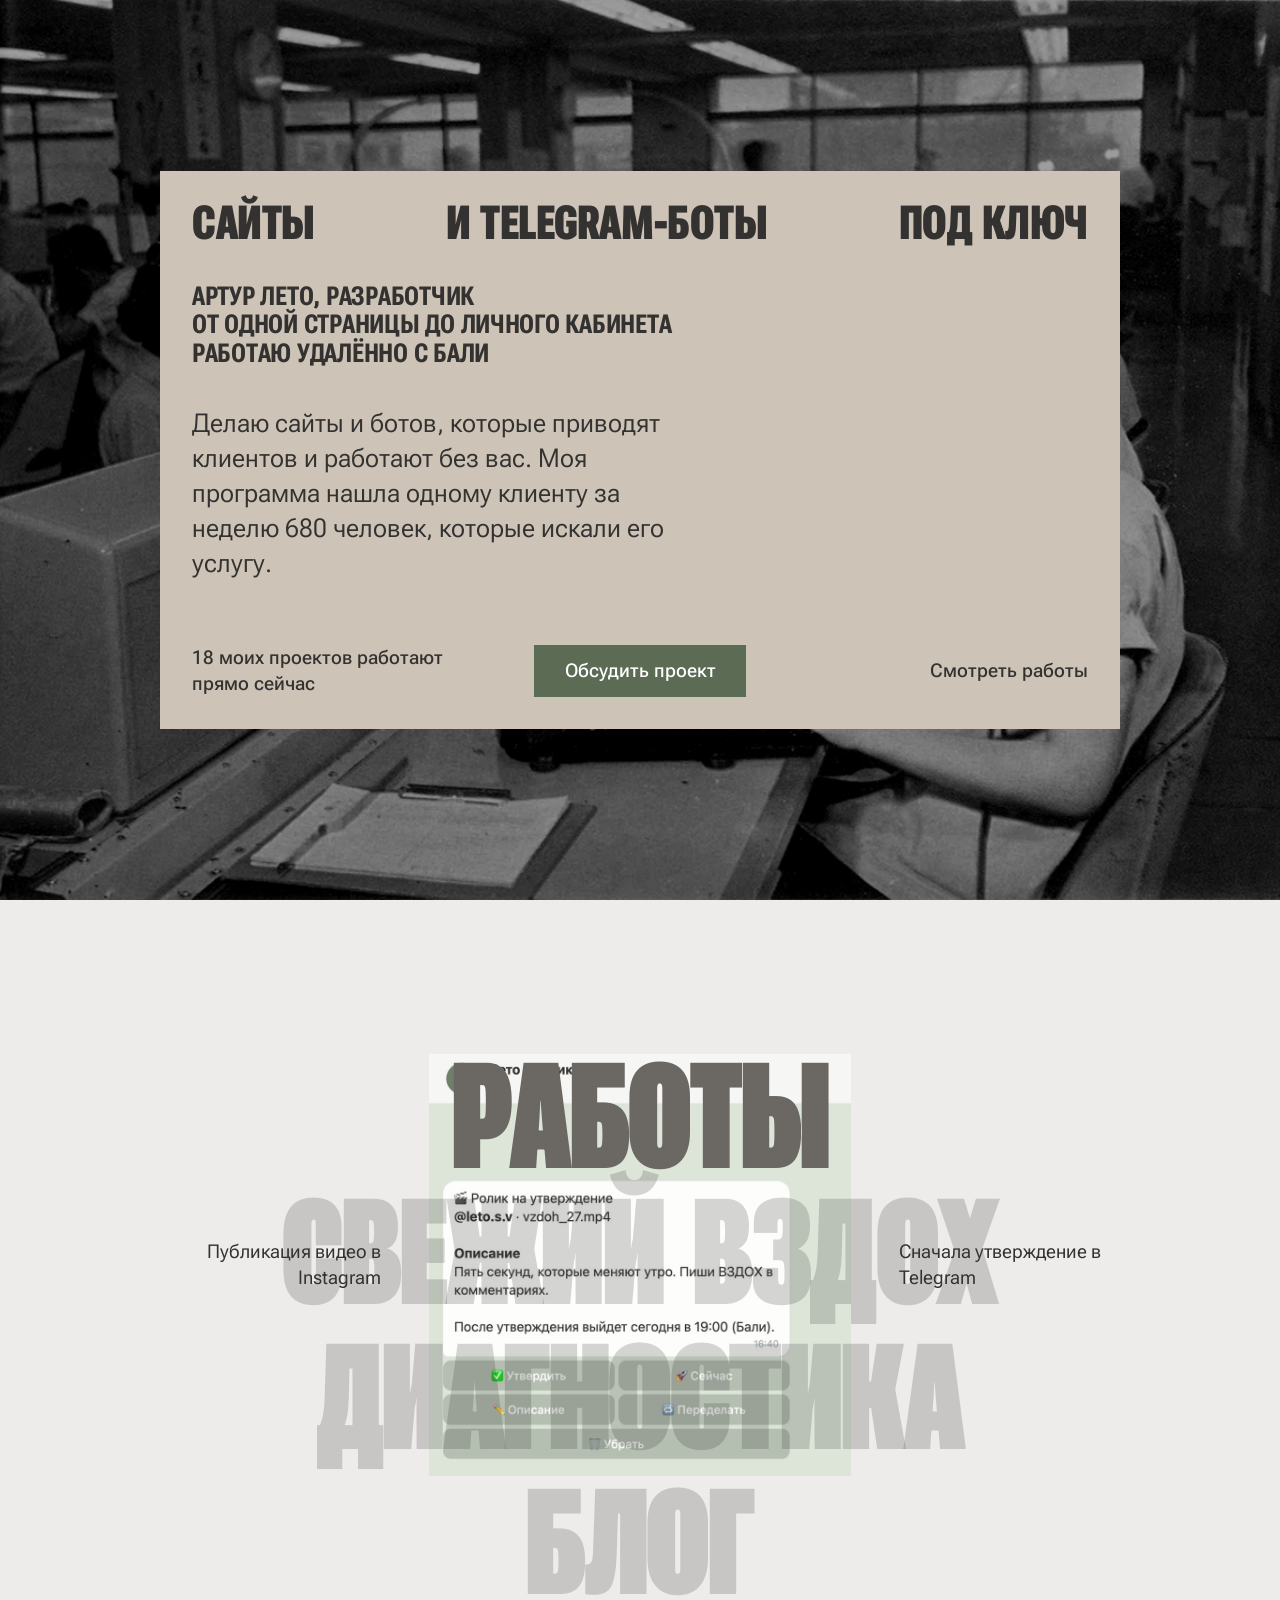
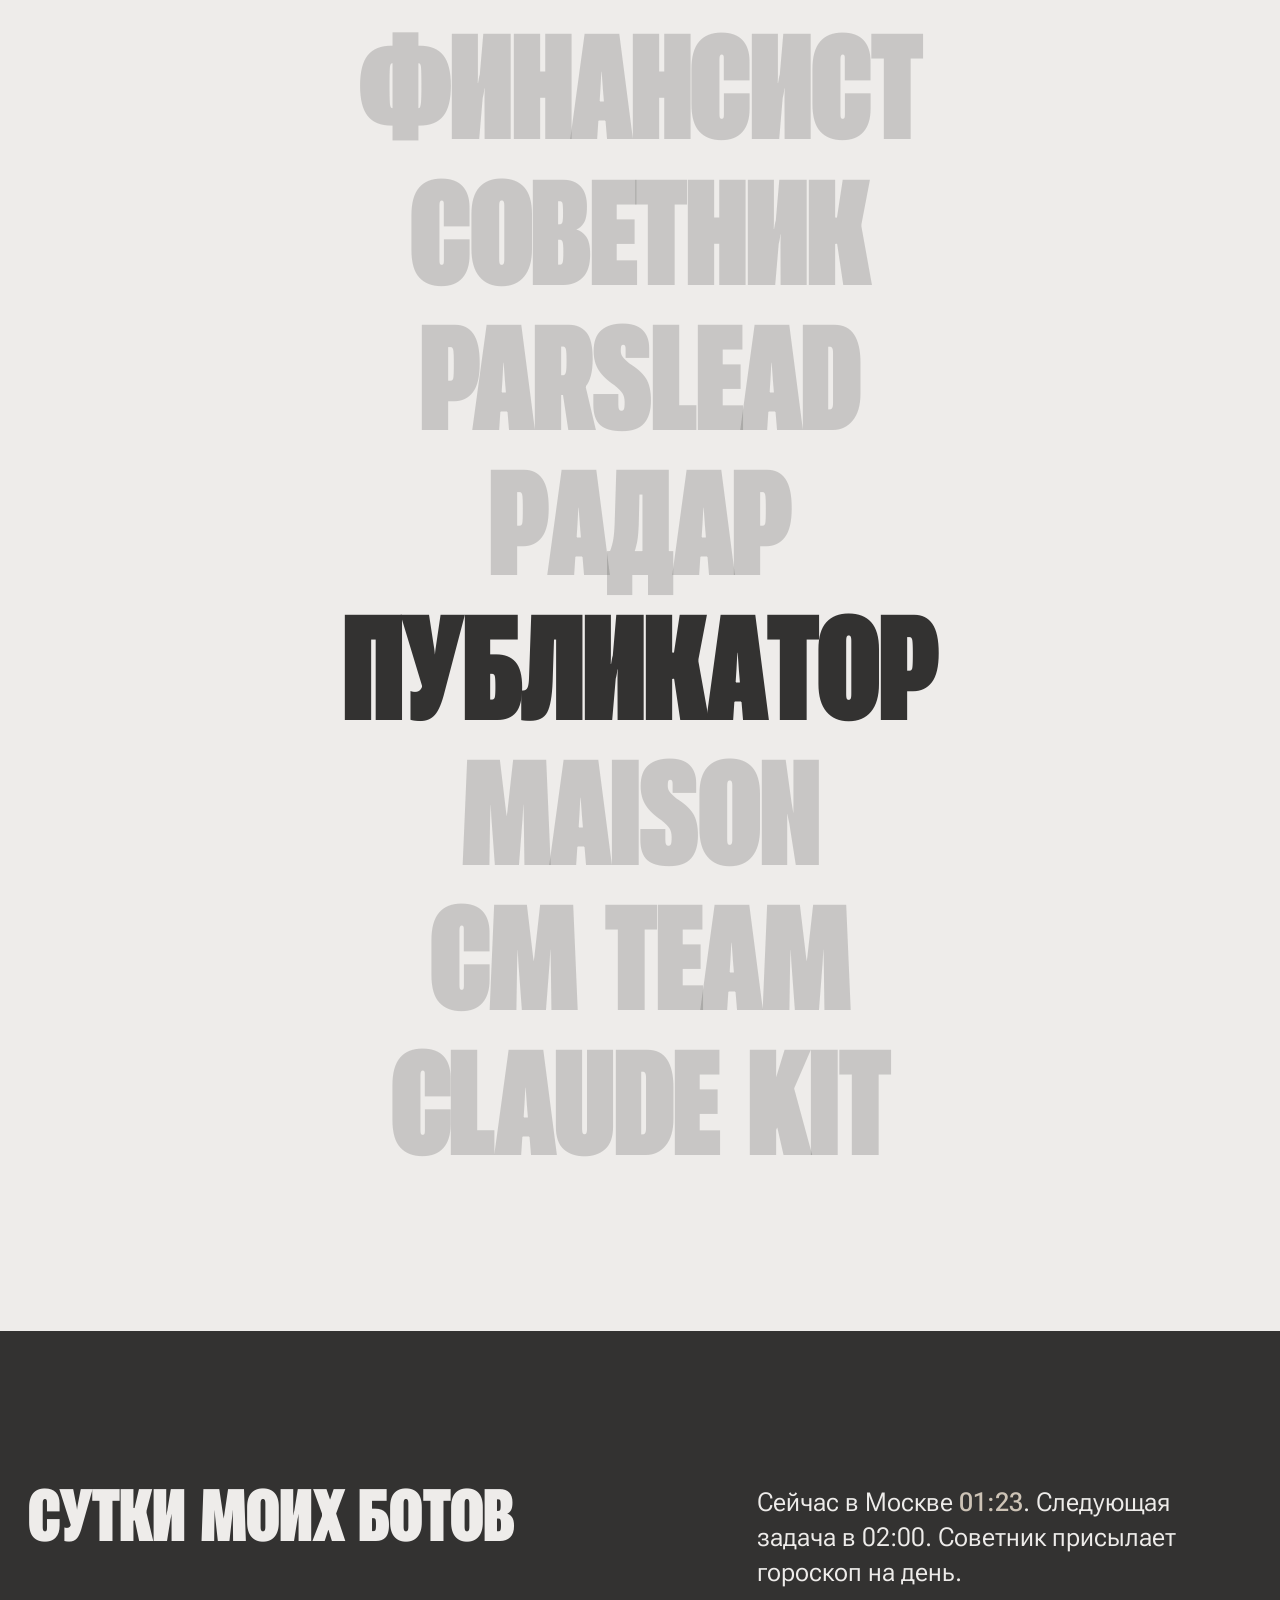
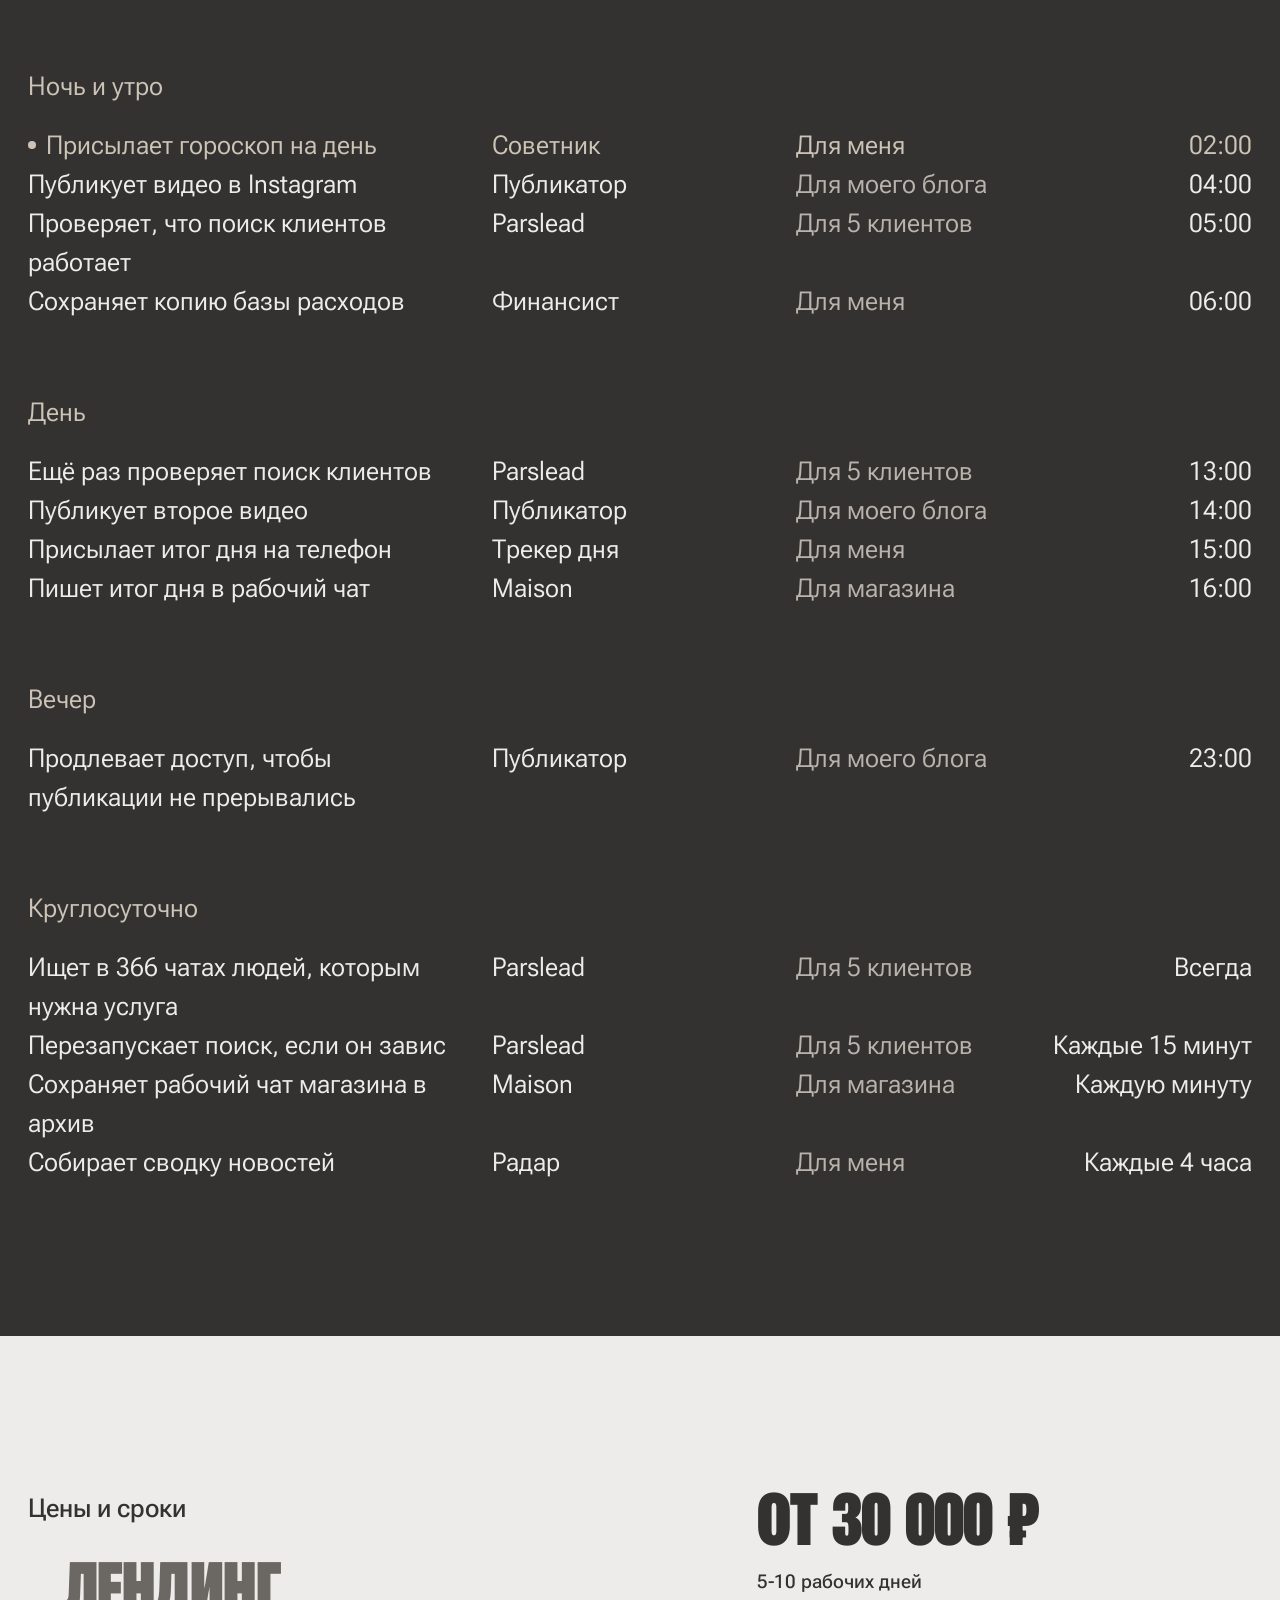
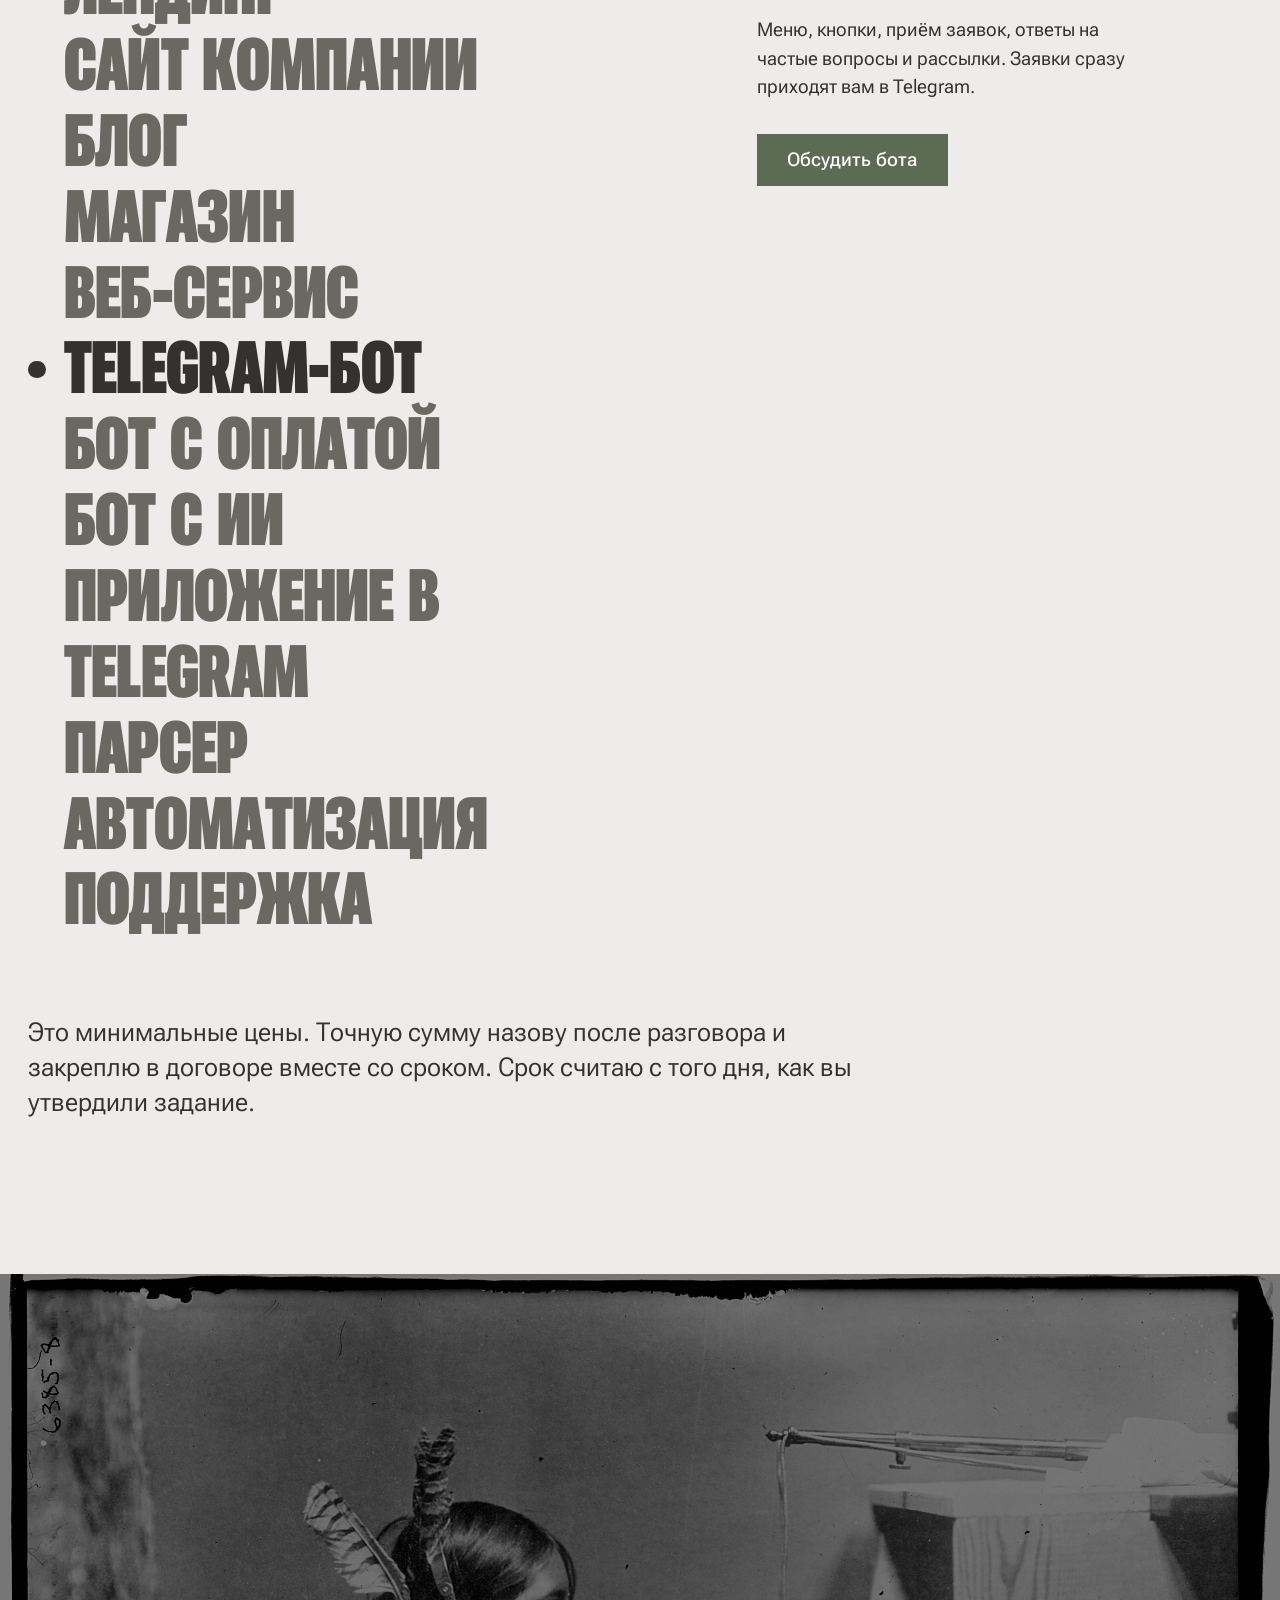
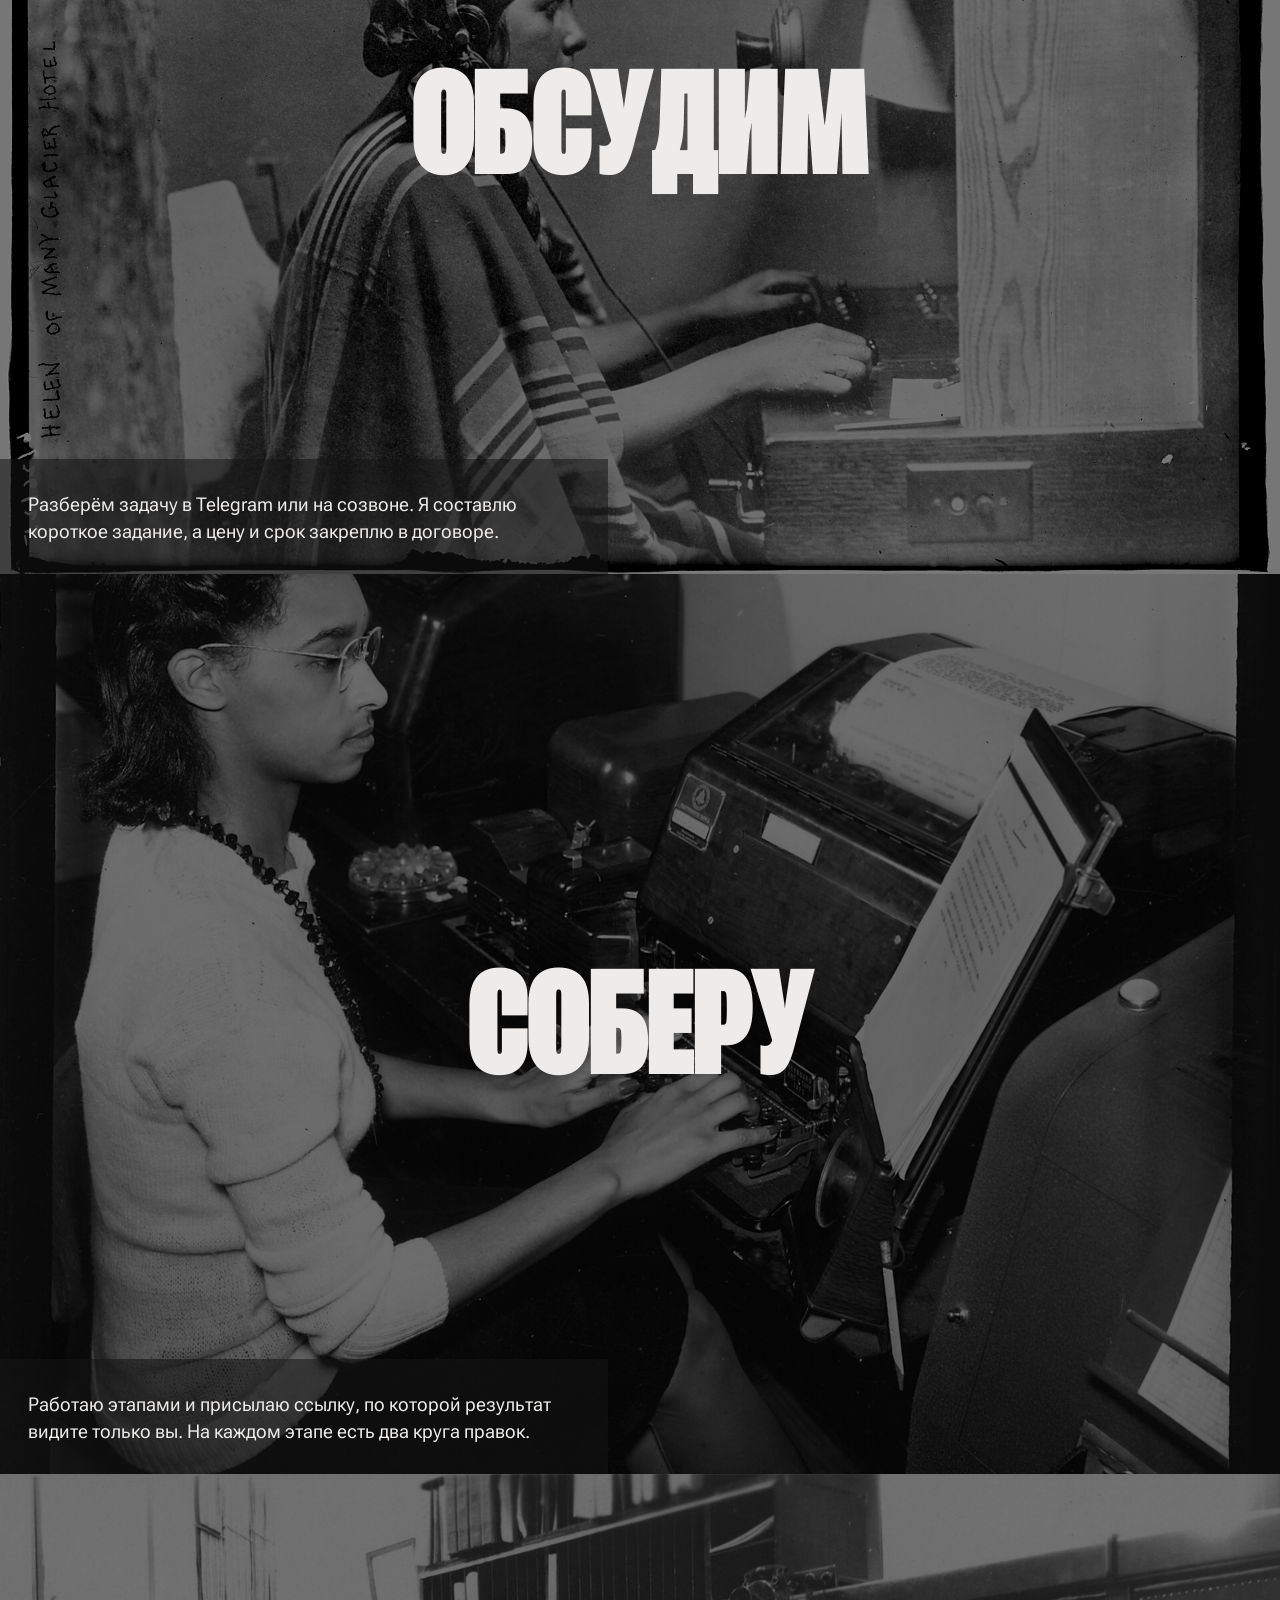
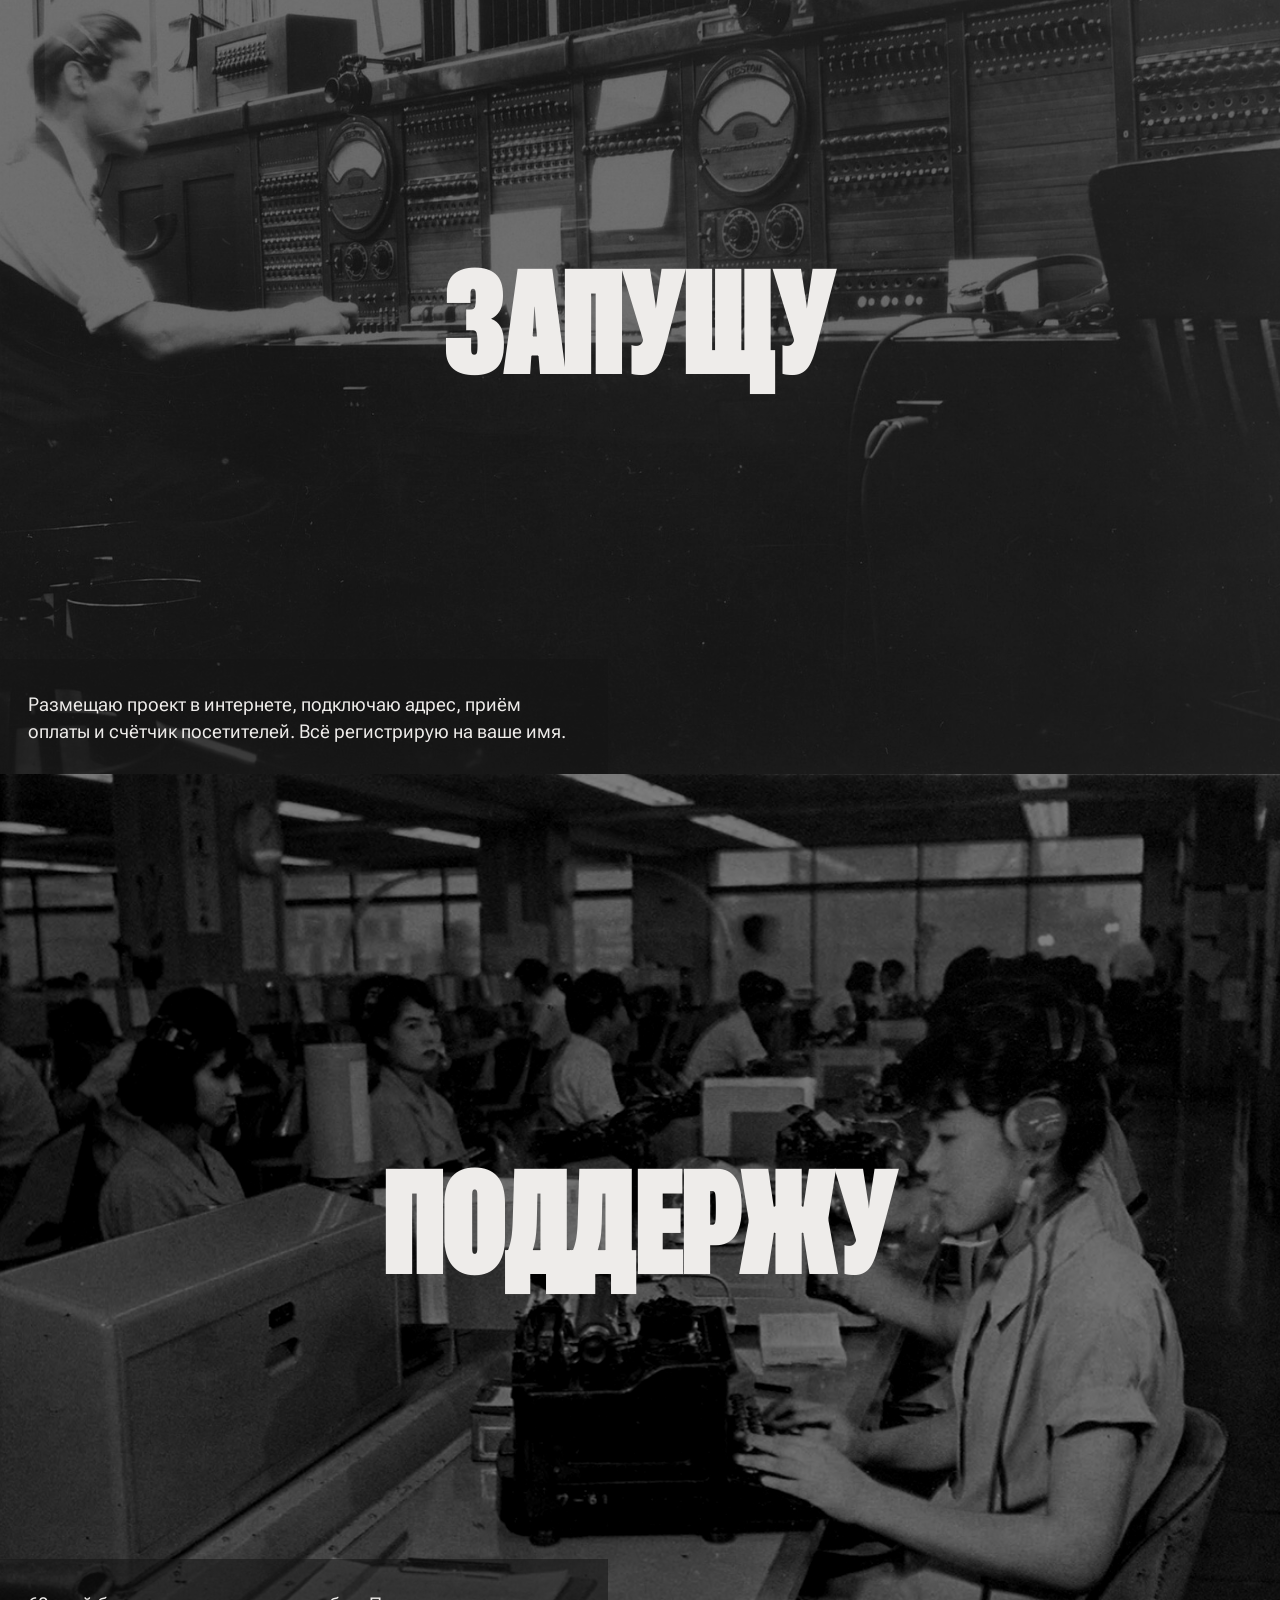
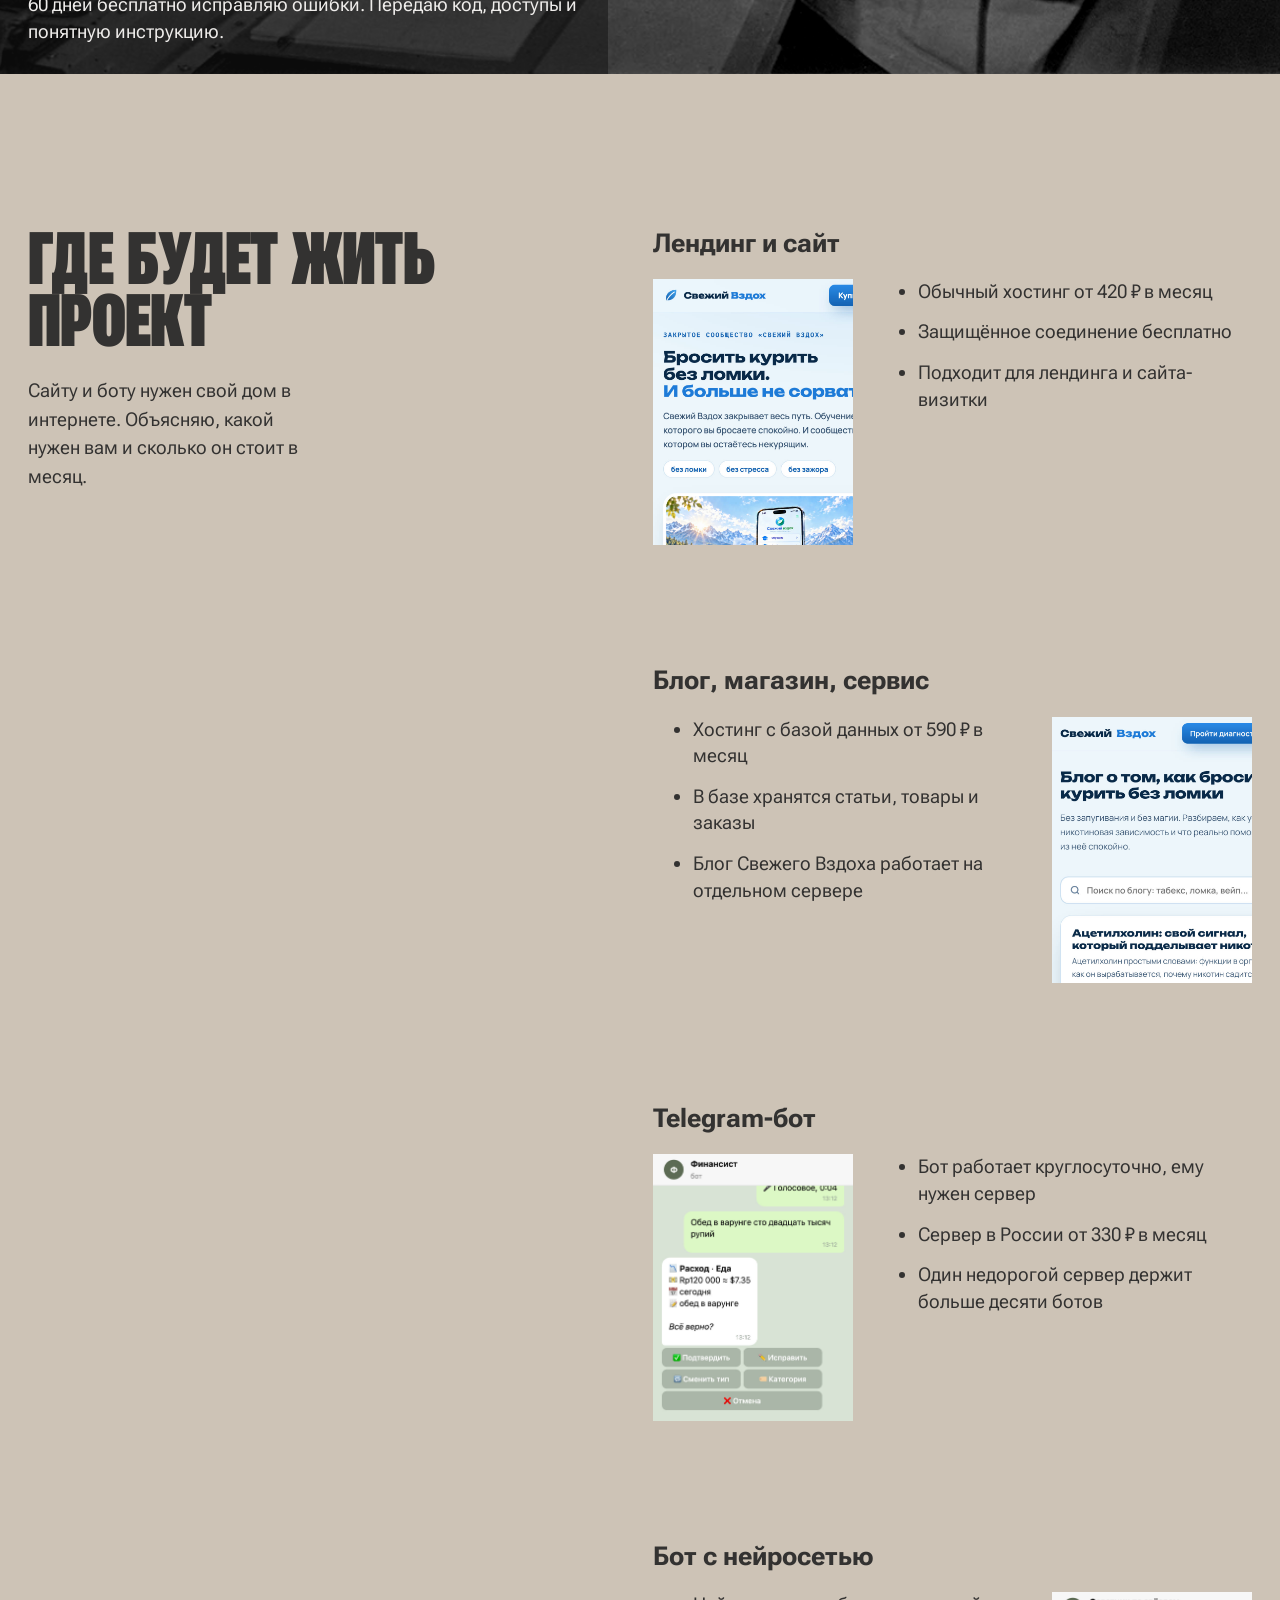
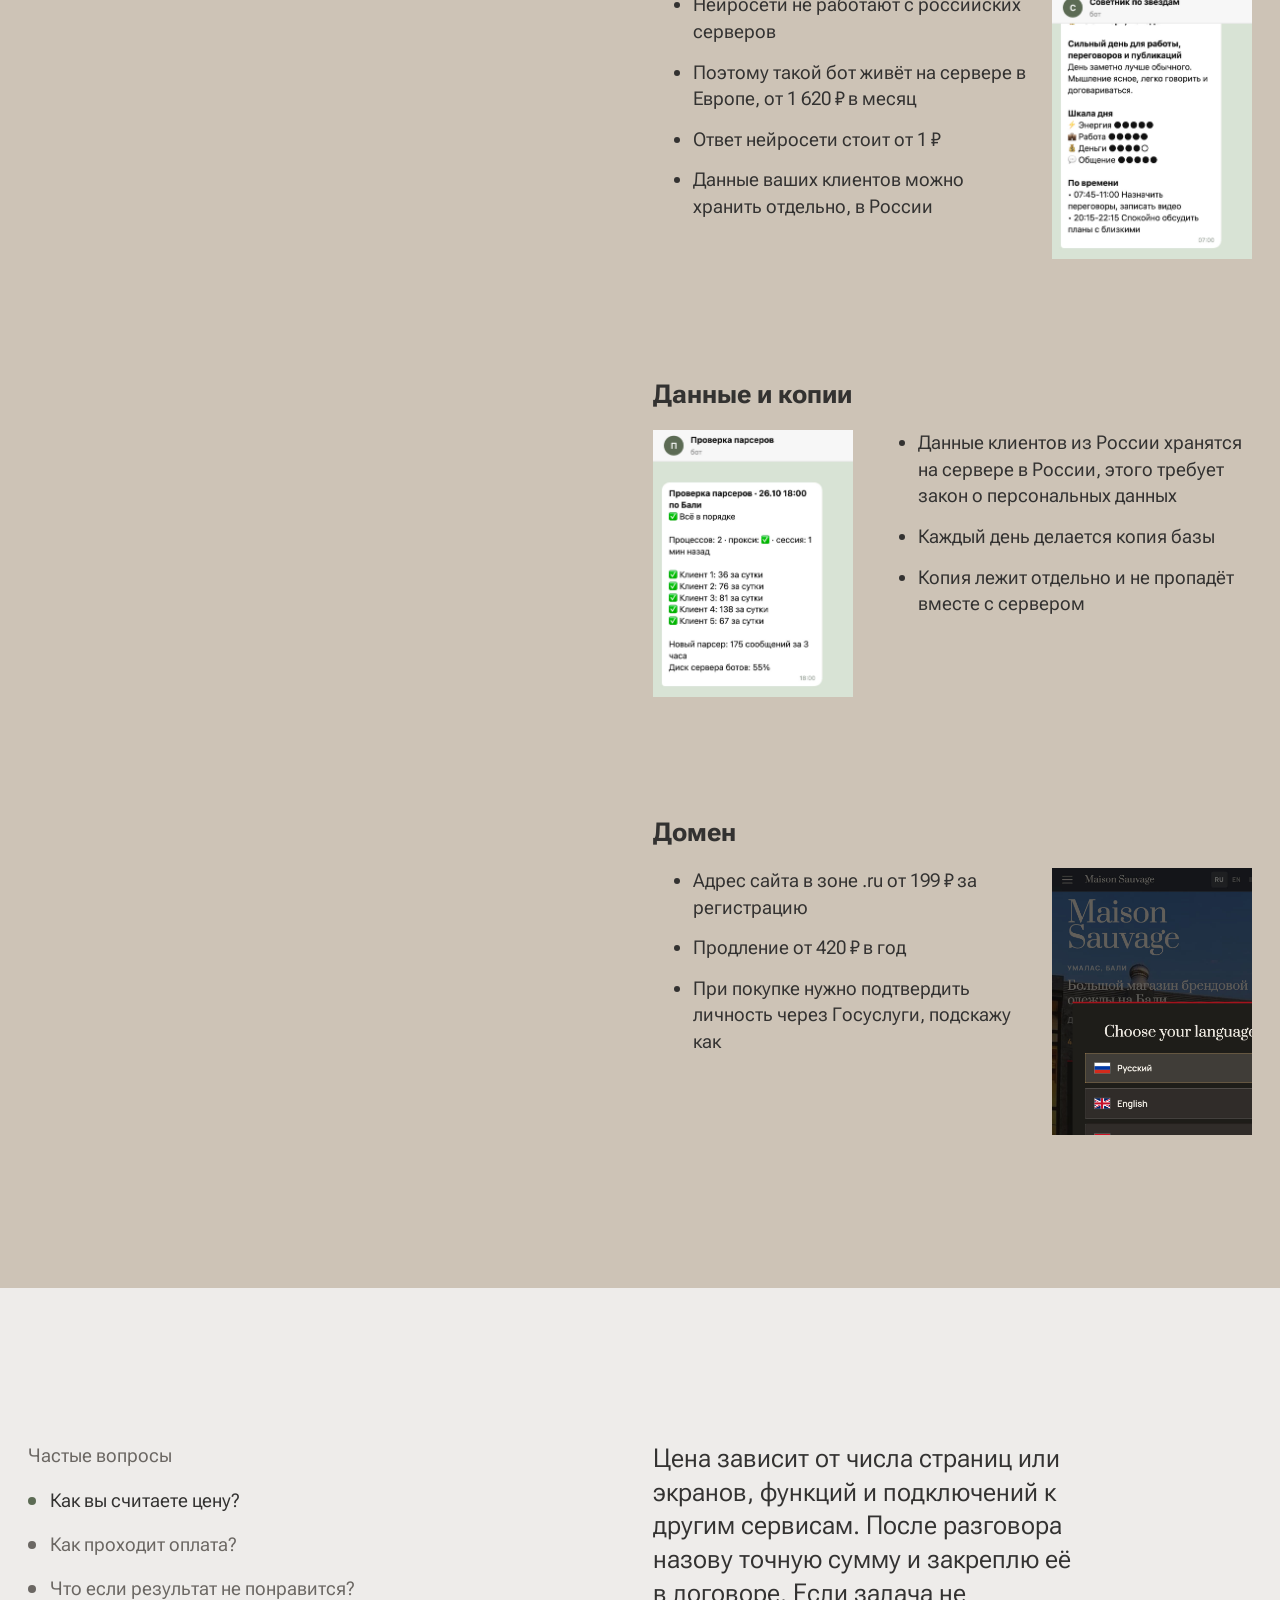
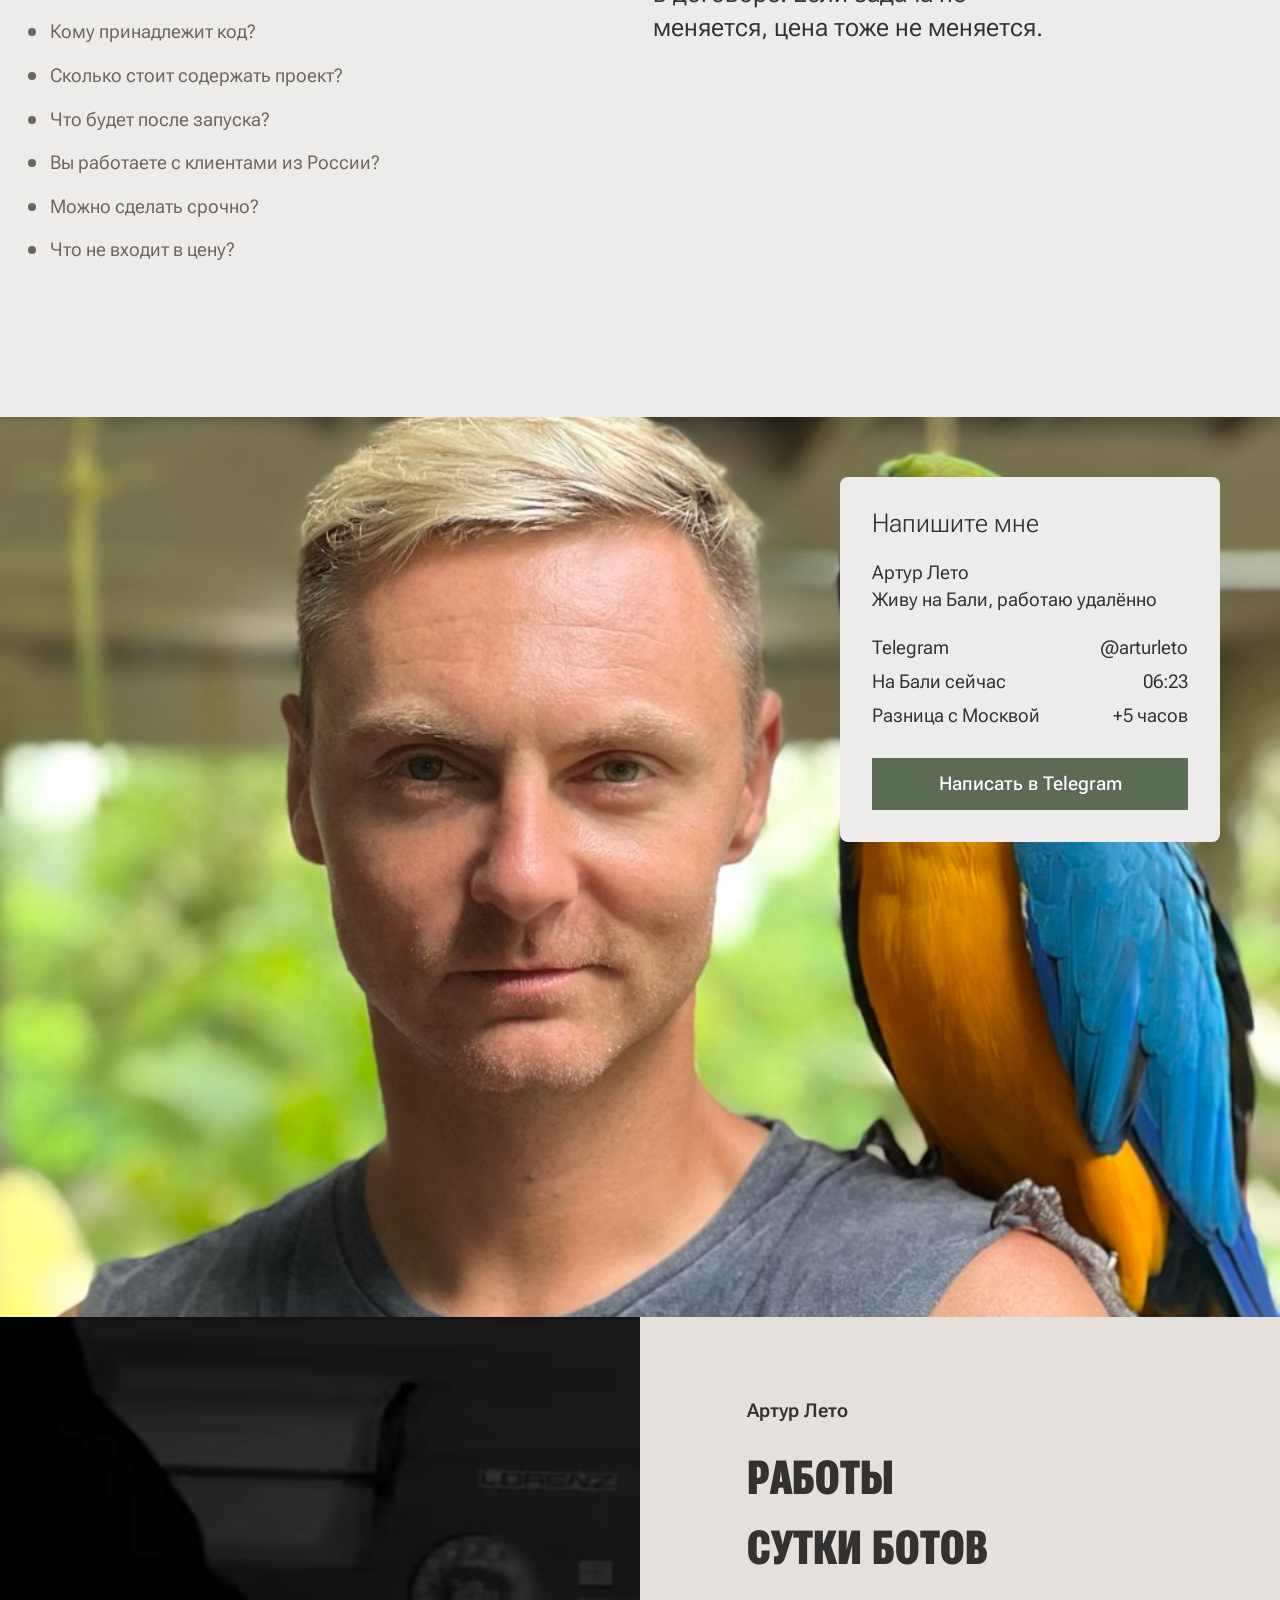
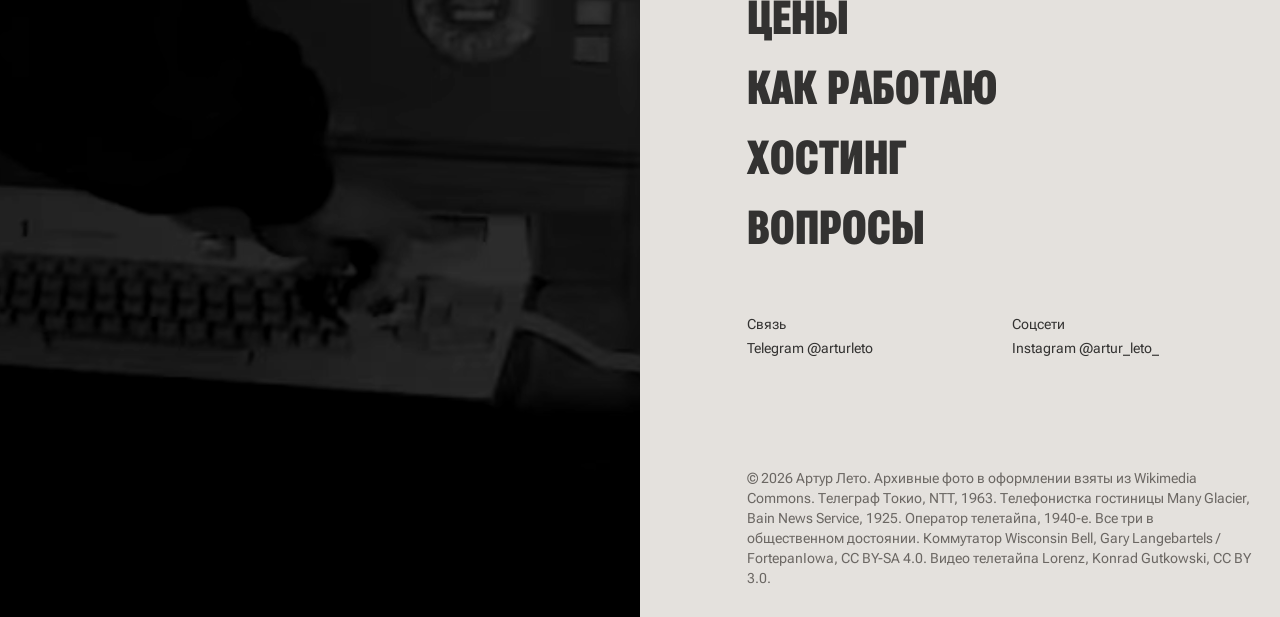
==== commit 895045f6: "Вернул главную к версии 1, убрал из репозитория незаконченную работу другой сессии (локальные файлы " ====
--- a/index.html
+++ b/index.html
@@ -1,199 +1,690 @@
 <!doctype html>
-<html lang="ru" data-theme="neon" class="no-js">
+<html lang="ru">
 <head>
 <meta charset="utf-8">
-<meta name="viewport" content="width=device-width, initial-scale=1, viewport-fit=cover">
+<meta name="viewport" content="width=device-width, initial-scale=1">
+<title>Артур Лето. Сайты и Telegram-боты под ключ</title>
+<meta name="description" content="Сайты, Telegram-боты и автоматизация любой сложности. Цены и сроки открыто, оплата по этапам, код и доступы остаются у вас.">
 <meta name="robots" content="noindex">
-<title>Артур Лето. Telegram-боты и сайты</title>
-<meta name="description" content="Делаю Telegram-ботов с искусственным интеллектом и сайты: запись, заявки, оплата, ИИ-консультанты. От 3 000 ₽.">
-<meta property="og:type" content="website">
-<meta property="og:title" content="Артур Лето. Telegram-боты и сайты">
-<meta property="og:description" content="Боты с ИИ, запись, заявки и оплата. Сайты, с которых приходят заявки. От 3 000 ₽.">
-<meta property="og:image" content="https://arturleto.github.io/dev/img/og-v2.jpg">
-<meta name="theme-color" content="#0b0f1a">
-<link rel="icon" href="img/favicon.svg" type="image/svg+xml">
-<link rel="icon" type="image/png" sizes="32x32" href="img/icons/favicon-32x32.png">
-<link rel="apple-touch-icon" sizes="180x180" href="img/icons/apple-touch-icon.png">
-<script>
-(function(){var T=["neon", "poster", "bento", "lux", "chat"];var h=document.documentElement;var q=new URLSearchParams(location.search).get('d');var t=null;
-if(q){t=T[parseInt(q,10)-1]||(T.indexOf(q)>-1?q:null);}
-if(!t){try{t=localStorage.getItem('design');}catch(x){}}
-if(T.indexOf(t)<0)t=T[0];h.setAttribute('data-theme',t);h.className='js';})();
-</script>
-<link rel="stylesheet" href="core/core.css">
-<link rel="stylesheet" href="themes/neon/theme.css">
-<link rel="stylesheet" href="themes/poster/theme.css">
-<link rel="stylesheet" href="themes/bento/theme.css">
-<link rel="stylesheet" href="themes/lux/theme.css">
-<link rel="stylesheet" href="themes/chat/theme.css">
+<meta property="og:title" content="Артур Лето. Сайты и Telegram-боты под ключ">
+<meta property="og:description" content="18 моих проектов работают прямо сейчас. Цены, сроки, условия и хостинг простыми словами.">
+<meta property="og:image" content="img/og.jpg">
+<meta name="theme-color" content="#eeecea">
+<link rel="preconnect" href="https://fonts.googleapis.com">
+<link rel="preconnect" href="https://fonts.gstatic.com" crossorigin>
+<link href="https://fonts.googleapis.com/css2?family=Roboto+Flex:wdth,wght@25..151,100..1000&display=swap" rel="stylesheet">
+<style>
+:root {
+  --bg: #eeecea;
+  --surface: #e4e1dd;
+  --ink: #333231;
+  --muted: #6b6763;
+  --accent: #5c6b54;
+  --accent-strong: #4b5944;
+  --accent-ink: #ffffff;
+  --field-1: #cdc3b6;
+  --field-1-ink: #333231;
+  --dark: #333231;
+  --dark-ink: #eeecea;
+  --dark-soft: #b9b3ac;
+
+  --font: "Roboto Flex", "Arial Narrow", Arial, sans-serif;
+
+  --step-small: clamp(0.8125rem, 0.79rem + 0.1vw, 0.875rem);
+  --step-body: clamp(1.0625rem, 1rem + 0.25vw, 1.1875rem);
+  --step-lead: clamp(1.25rem, 1.1rem + 0.7vw, 1.625rem);
+  --step-title: clamp(1.75rem, 1rem + 2.4vw, 3.25rem);
+  --step-head: clamp(2.5rem, 1.2rem + 4.2vw, 5rem);
+  --step-display: clamp(2.75rem, -0.5rem + 12.2vw, 11rem);
+
+  --margin: clamp(1rem, 2.2vw, 2rem);
+  --gutter: clamp(1rem, 2vw, 2rem);
+  --section: clamp(7.5rem, 12vw, 13rem);
+  --radius: 0px;
+
+  --ease-out: cubic-bezier(0.22, 1, 0.36, 1);
+  --ease-expo: cubic-bezier(0.16, 1, 0.3, 1);
+  --ease-soft: cubic-bezier(0.33, 1, 0.68, 1);
+  --t-press: 140ms;
+  --t-hover: 180ms;
+  --t-ui: 240ms;
+}
+
+*, *::before, *::after { box-sizing: border-box; }
+html { -webkit-text-size-adjust: 100%; text-size-adjust: 100%; }
+body { margin: 0; background: var(--bg); color: var(--ink); font-family: var(--font); font-size: var(--step-body); line-height: 1.5; font-variation-settings: "wdth" 100; -webkit-font-smoothing: antialiased; }
+h1, h2, h3, p, figure, ul, ol, dl, dd, table { margin: 0; }
+ul[class], ol[class] { padding: 0; list-style: none; }
+img { display: block; max-width: 100%; height: auto; }
+button { font: inherit; color: inherit; background: none; border: 0; padding: 0; cursor: pointer; }
+a { color: inherit; }
+:target { scroll-margin-top: 2rem; }
+::selection { background: var(--accent); color: var(--accent-ink); }
+:focus-visible { outline: 2px solid var(--accent); outline-offset: 3px; }
+.plain { display: grid; gap: 1rem; padding: 0; list-style: none; max-width: 60ch; }
+.sr { position: absolute; width: 1px; height: 1px; overflow: hidden; clip: rect(0 0 0 0); white-space: nowrap; }
+
+.display { font-weight: 800; font-variation-settings: "wdth" 30; text-transform: uppercase; letter-spacing: -0.01em; line-height: 0.86; }
+.wrap { padding-inline: var(--margin); }
+
+.button { display: inline-flex; align-items: center; justify-content: center; min-height: 52px; padding: 0 1.6em; background: var(--accent); color: var(--accent-ink); font-weight: 500; text-decoration: none; border-radius: var(--radius); transition: transform var(--t-press) var(--ease-out), background-color var(--t-hover) ease; }
+.button:active { transform: scale(0.97); }
+.link { text-decoration: underline; text-decoration-color: transparent; text-underline-offset: 0.22em; text-decoration-thickness: 0.07em; transition: text-decoration-color var(--t-hover) ease, color var(--t-hover) ease; }
+@media (hover: hover) and (pointer: fine) {
+  .button:hover { background-color: var(--accent-strong); }
+  .link:hover { text-decoration-color: currentColor; }
+}
+
+/* ---------- hero: card over a dim room ---------- */
+.hero { position: relative; min-height: 100svh; display: grid; place-items: center; padding: var(--margin); overflow: hidden; background: #1d1c1b; }
+.hero__bg { position: absolute; inset: 0; width: 100%; height: 100%; object-fit: cover; filter: grayscale(1) brightness(0.62) contrast(1.05); }
+.hero__card { position: relative; width: min(100%, 60rem); min-height: 62svh; background: var(--field-1); color: var(--field-1-ink); padding: 32px; display: flex; flex-direction: column; gap: clamp(1.5rem, 3vw, 2.5rem); }
+.hero__title { display: flex; justify-content: space-between; gap: 1rem; font-size: var(--step-title); }
+.hero__title span:nth-child(2) { text-align: center; }
+.hero__facts { font-size: var(--step-lead); font-weight: 700; line-height: 1.1; }
+.hero__lead { max-width: 34ch; font-size: var(--step-lead); line-height: 1.35; }
+.hero__foot { margin-top: auto; display: grid; grid-template-columns: 1fr auto 1fr; align-items: center; gap: 1rem; }
+.hero__credit { font-weight: 500; max-width: 16rem; line-height: 1.35; }
+.hero__more { justify-self: end; font-weight: 500; }
+
+/* ---------- work: names passing a held square ---------- */
+.work { padding-block: var(--section); position: relative; overflow: clip; --frame: min(480px, 33vw); }
+.work__stage { position: sticky; top: calc(50svh - var(--frame) / 2); height: var(--frame); margin-bottom: calc(var(--frame) * -1); z-index: 0; display: grid; grid-template-columns: 1fr var(--frame) 1fr; align-items: center; }
+.work__frame { position: relative; width: var(--frame); height: var(--frame); grid-column: 2; background: var(--surface); overflow: hidden; }
+.work__frame img { position: absolute; inset: 0; width: 100%; height: 100%; object-fit: cover; object-position: top center; opacity: 0; transition: opacity 200ms ease; }
+.work__frame img.is-on { opacity: 1; }
+.work__frame::after { content: ""; position: absolute; inset: 0; background: rgba(238, 236, 234, 0.14); transition: background-color 200ms ease; }
+.work__frame.is-dark::after { background: rgba(238, 236, 234, 0.6); }
+.work__fact { line-height: 1.35; max-width: 15rem; }
+.work__fact--l { grid-column: 1; justify-self: end; text-align: right; margin-right: 48px; }
+.work__fact--r { grid-column: 3; justify-self: start; margin-left: 48px; }
+.work__list { position: relative; z-index: 1; text-align: center; }
+.work__list h2 { font-size: var(--step-display); color: var(--muted); }
+.work__name { display: block; font-size: var(--step-display); text-decoration: none; padding-block: 0.06em; transition: color var(--t-hover) ease; }
+.js .work__name { color: rgba(51, 50, 49, 0.2); }
+.js .work__name[aria-current="true"] { color: var(--ink); }
+@media (hover: hover) and (pointer: fine) { .js .work__name:hover { color: var(--ink); } }
+
+/* ---------- schedule: line-up at one type size ---------- */
+.day { background: var(--dark); color: var(--dark-ink); padding-block: var(--section); }
+.day__head { display: grid; grid-template-columns: repeat(12, 1fr); gap: var(--gutter); margin-bottom: clamp(3rem, 6vw, 5rem); }
+.day__head h2 { grid-column: 1 / span 6; font-size: var(--step-head); }
+.day__live { grid-column: 8 / span 5; align-self: end; font-size: var(--step-lead); line-height: 1.35; }
+.day__live strong { font-weight: 500; color: var(--field-1); }
+.sched { width: 100%; border-collapse: collapse; font-size: var(--step-lead); font-weight: 400; }
+.sched th, .sched td { text-align: left; padding: 0; line-height: 1.5; font-weight: 400; vertical-align: top; }
+.sched td:nth-child(1) { width: 40%; padding-right: 1em; }
+.sched td:nth-child(2) { width: 26%; padding-right: 1em; }
+.sched td:nth-child(3) { width: 22%; padding-right: 1em; color: var(--dark-soft); }
+.sched td:nth-child(4) { text-align: right; font-variant-numeric: tabular-nums; white-space: nowrap; }
+.sched .part th { position: sticky; top: 0; background: var(--dark); color: var(--field-1); padding: 72px 0 20px; z-index: 1; }
+.sched tbody:first-of-type .part th { padding-top: 0; }
+.sched tr.is-next td { color: var(--field-1); }
+.sched tr.is-next td:first-child::before { content: ""; display: inline-block; width: 0.3em; height: 0.3em; border-radius: 50%; background: var(--field-1); margin-right: 0.4em; vertical-align: 0.2em; }
+
+/* ---------- pricing: plan names, one live figure ---------- */
+.price { padding-block: var(--section); }
+.price__grid { display: grid; grid-template-columns: repeat(12, 1fr); gap: var(--gutter); align-items: start; }
+.price__names { grid-column: 1 / span 6; }
+.price__names h2 { font-size: var(--step-lead); font-weight: 500; margin-bottom: 1.5rem; }
+.plan { display: flex; align-items: center; gap: 0.25em; width: 100%; text-align: left; font-size: var(--step-head); line-height: 1.04; color: var(--muted); transition: color var(--t-hover) ease; }
+.plan::before { content: ""; width: 0.24em; height: 0.24em; border-radius: 50%; background: currentColor; opacity: 0; flex: none; transition: opacity var(--t-hover) ease; }
+.plan[aria-selected="true"] { color: var(--ink); }
+.plan[aria-selected="true"]::before { opacity: 1; }
+@media (hover: hover) and (pointer: fine) { .plan:hover { color: var(--ink); } }
+.plan__inline { display: none; }
+.price__stage { grid-column: 8 / span 5; position: sticky; top: 12vh; transition: opacity 200ms ease; }
+.price__stage.is-swapping { opacity: 0; }
+.price__fig { font-size: var(--step-head); white-space: nowrap; }
+.price__term { margin-top: 1rem; font-weight: 500; }
+.price__text { margin-top: 1.25rem; max-width: 40ch; }
+.price__stage .button { margin-top: 2rem; }
+.price__note { margin-top: clamp(3rem, 6vw, 5rem); max-width: 60ch; font-size: var(--step-lead); line-height: 1.35; }
+
+/* ---------- how: one verb at a time ---------- */
+.how__panel { position: relative; height: 100svh; overflow: hidden; background: #1d1c1b; color: var(--dark-ink); }
+.how__panel img { position: absolute; inset: 0; width: 100%; height: 100%; object-fit: cover; filter: grayscale(1) brightness(0.5) contrast(1.05); }
+.how__verb { position: absolute; inset: 0; display: grid; place-items: center; font-size: var(--step-display); text-align: center; padding-inline: var(--margin); }
+.how__say { position: absolute; left: 0; bottom: 0; max-width: 38rem; padding: 2rem var(--margin) var(--margin); line-height: 1.45; background: rgba(20, 20, 20, 0.55); }
+
+/* ---------- hosting: pinned heading, passing rows ---------- */
+.host { background: var(--field-1); color: var(--field-1-ink); padding-block: var(--section); }
+.host__grid { display: grid; grid-template-columns: repeat(12, 1fr); gap: var(--gutter); align-items: start; }
+.host__title { grid-column: 1 / span 5; position: sticky; top: 32px; }
+.host__title h2 { font-size: var(--step-head); }
+.host__title p { margin-top: 1.5rem; max-width: 30ch; }
+.host__blocks { grid-column: 7 / span 6; display: grid; gap: 120px; }
+.host__block h3 { font-size: var(--step-lead); font-weight: 700; line-height: 1.2; margin-bottom: 1.25rem; }
+.host__row { display: grid; grid-template-columns: 200px 1fr; gap: var(--gutter); align-items: start; }
+.host__block:nth-child(even) .host__row { grid-template-columns: 1fr 200px; }
+.host__block:nth-child(even) .host__row img { order: 2; }
+.host__row img { width: 200px; aspect-ratio: 3 / 4; object-fit: cover; object-position: top; background: var(--surface); }
+.host__row ul { display: grid; gap: 14px; line-height: 1.4; }
+
+/* ---------- faq: question index, one answer ---------- */
+.faq { padding-block: var(--section); }
+.faq__grid { display: grid; grid-template-columns: repeat(12, 1fr); gap: var(--gutter); align-items: start; }
+.faq__list { grid-column: 1 / span 5; display: grid; gap: 18px; }
+.faq__list h2 { font-size: var(--step-body); font-weight: 400; color: var(--muted); }
+.q { display: flex; gap: 0.75em; align-items: baseline; text-align: left; line-height: 1.35; color: var(--muted); transition: color var(--t-hover) ease; }
+.q::before { content: ""; width: 8px; height: 8px; border-radius: 50%; background: var(--muted); flex: none; transform: translateY(-2px); transition: background-color var(--t-hover) ease; }
+.q[aria-selected="true"] { color: var(--ink); }
+.q[aria-selected="true"]::before { background: var(--accent); }
+@media (hover: hover) and (pointer: fine) { .q:hover { color: var(--ink); } }
+.q__inline { display: none; }
+.faq__pane { grid-column: 7 / span 6; position: sticky; top: 120px; font-size: var(--step-lead); line-height: 1.3; max-width: 30ch; transition: opacity 150ms ease; }
+.faq__pane.is-swapping { opacity: 0; }
+
+/* ---------- contact: visit card on a photograph ---------- */
+.contact { position: relative; height: 100svh; min-height: 640px; overflow: hidden; background: #2a2a28; }
+.contact > img { position: absolute; inset: 0; width: 100%; height: 100%; object-fit: cover; object-position: 30% 22%; }
+.card { position: absolute; top: 60px; right: 60px; width: 380px; background: var(--bg); padding: 32px; border-radius: 8px; display: grid; gap: 1.25rem; }
+.card h2 { font-size: var(--step-lead); font-weight: 300; line-height: 1.15; font-variation-settings: "wdth" 100; }
+.card__who { line-height: 1.45; }
+.card dl { display: grid; gap: 0.35rem; }
+.card dl div { display: flex; justify-content: space-between; gap: 1rem; }
+.card dd { font-variant-numeric: tabular-nums; text-align: right; }
+.card .button { width: 100%; min-height: 52px; margin-top: 0.5rem; border-radius: 0; }
+
+/* ---------- footer: photograph half, menu half ---------- */
+.foot { display: grid; grid-template-columns: repeat(12, 1fr); min-height: 100svh; background: var(--surface); }
+.foot__pic { grid-column: 1 / span 6; position: relative; overflow: hidden; background: #1d1c1b; }
+.foot__pic video { position: absolute; inset: 0; width: 100%; height: 100%; object-fit: cover; object-position: 55% 40%; filter: grayscale(1) contrast(1.05); }
+.foot__side { grid-column: 8 / span 5; padding: 80px var(--margin) var(--margin) 0; display: flex; flex-direction: column; }
+.foot__mark { font-weight: 600; }
+.foot__menu { margin-top: 2rem; display: grid; gap: 28px; }
+.foot__menu a { font-size: var(--step-title); font-weight: 800; font-variation-settings: "wdth" 30; text-transform: uppercase; line-height: 0.9; text-decoration: none; display: inline-block; transition: transform var(--t-ui) var(--ease-out), color var(--t-hover) ease; }
+@media (hover: hover) and (pointer: fine) {
+  .foot__menu:hover a { color: var(--muted); }
+  .foot__menu a:hover { color: var(--ink); transform: translateX(12px); }
+}
+.foot__info { margin-top: 64px; display: grid; grid-template-columns: 1fr 1fr; gap: var(--gutter); font-size: var(--step-small); }
+.foot__info p + p { margin-top: 0.25rem; }
+.foot__legal { margin-top: auto; padding-top: 3rem; font-size: var(--step-small); color: var(--muted); line-height: 1.45; }
+
+/* ---------- motion ---------- */
+@media (prefers-reduced-motion: no-preference) {
+  .js [data-reveal] { opacity: 0; transform: translateY(24px); transition: opacity 700ms var(--ease-out), transform 900ms var(--ease-out); transition-delay: var(--d, 0ms); }
+  .js [data-reveal].is-in { opacity: 1; transform: none; }
+  .js .hero__card { opacity: 0; transform: translateY(32px); animation: rise 1000ms var(--ease-expo) 150ms forwards; }
+  .js .hero__card > * { opacity: 0; animation: fade 700ms var(--ease-out) forwards; }
+  .js .hero__card > :nth-child(1) { animation-delay: 450ms; }
+  .js .hero__card > :nth-child(2) { animation-delay: 540ms; }
+  .js .hero__card > :nth-child(3) { animation-delay: 630ms; }
+  .js .hero__card > :nth-child(4) { animation-delay: 720ms; }
+  .hero__bg { animation: drift 24s var(--ease-soft) infinite alternate; }
+  .how__panel img { transform: scale(1.08); transition: transform 1600ms var(--ease-soft); }
+  .how__panel.is-in img { transform: scale(1); }
+  @keyframes rise { to { opacity: 1; transform: none; } }
+  @keyframes fade { to { opacity: 1; } }
+  @keyframes drift { from { transform: scale(1); } to { transform: scale(1.07) translateX(-1.5%); } }
+}
+
+/* ---------- tablet ---------- */
+@media (max-width: 1000px) {
+  .work { --frame: 46vw; }
+  .work__stage { top: calc(50svh - var(--frame) / 2 - 2rem); height: calc(var(--frame) + 4rem); margin-bottom: calc((var(--frame) + 4rem) * -1); grid-template-columns: 1fr 1fr; grid-template-rows: var(--frame) auto; align-items: start; justify-items: center; column-gap: 1rem; width: min(100%, calc(var(--frame) + 12rem)); margin-inline: auto; }
+  .work__frame { grid-column: 1 / -1; grid-row: 1; }
+  .work__fact { font-size: var(--step-small); max-width: none; margin: 0.75rem 0 0; }
+  .work__fact--l { grid-column: 1; grid-row: 2; justify-self: start; text-align: left; }
+  .work__fact--r { grid-column: 2; grid-row: 2; justify-self: end; text-align: right; }
+  .day__head h2 { grid-column: 1 / -1; }
+  .day__live { grid-column: 1 / -1; }
+  .price__names { grid-column: 1 / span 7; }
+  .price__stage { grid-column: 8 / -1; }
+  .host__title { grid-column: 1 / -1; position: static; margin-bottom: 4rem; }
+  .host__blocks { grid-column: 1 / -1; }
+  .faq__list { grid-column: 1 / span 6; }
+  .faq__pane { grid-column: 7 / -1; }
+}
+
+/* ---------- phone ---------- */
+@media (max-width: 700px) {
+  .hero { padding: 16px; }
+  .hero__card { min-height: 62svh; padding: 24px 20px; }
+  .hero__title { display: block; font-size: 6.6vw; font-variation-settings: "wdth" 25; }
+  .hero__title .nw { white-space: nowrap; }
+  .hero__title span:nth-child(2) { text-align: left; }
+  .hero__foot { grid-template-columns: 1fr; justify-items: start; }
+  .hero__foot .button { width: 100%; order: 3; }
+  .hero__more { justify-self: start; }
+
+  .work { --frame: 64vw; }
+  .work__name { padding-block: 0.32em; }
+  .work__stage { width: 100%; }
+
+  .day__head { display: block; }
+  .day__live { margin-top: 1.5rem; }
+  .sched, .sched tbody, .sched tr, .sched td, .sched th { display: block; width: auto !important; }
+  .sched thead { display: none; }
+  .sched tr:not(.part) { display: grid; grid-template-columns: auto 1fr auto; gap: 0 0.35em; margin-bottom: 18px; }
+  .sched tr:not(.part) td:nth-child(1) { grid-column: 1 / -1; line-height: 1.3; padding: 0; }
+  .sched tr:not(.part) td:nth-child(2) { grid-column: 1; grid-row: 2; font-size: var(--step-small); color: var(--dark-soft); padding: 0; }
+  .sched tr:not(.part) td:nth-child(2)::after { content: ","; }
+  .sched tr:not(.part) td:nth-child(3) { grid-column: 2; grid-row: 2; font-size: var(--step-small); color: var(--dark-soft); padding: 0; }
+  .sched tr:not(.part) td:nth-child(4) { grid-column: 3; grid-row: 2; font-size: var(--step-small); color: var(--dark-soft); }
+  .sched tr.is-next td:nth-child(n) { color: var(--field-1); }
+  .sched .part th { padding: 48px 0 16px; }
+
+  .price__grid { display: block; }
+  .price__stage { display: none; }
+  .plan__inline { padding: 0.75rem 0 5rem; }
+  .plan[aria-selected="true"] + .plan__inline { display: block; }
+  .plan__inline .button { width: 100%; margin-top: 1.5rem; }
+
+  .how__say { max-width: none; right: 0; padding: 1.25rem 16px 2rem; }
+
+  .host__row, .host__block:nth-child(even) .host__row { grid-template-columns: 1fr; }
+  .host__block:nth-child(even) .host__row img { order: 0; }
+  .host__row img { width: 100%; aspect-ratio: 4 / 3; }
+  .host__blocks { gap: 72px; }
+
+  .faq__grid { display: block; }
+  .faq__pane { display: none; }
+  .faq__list { gap: 14px; }
+  .q[aria-selected="true"] + .q__inline { display: block; padding: 0.25rem 0 0.75rem calc(8px + 0.75em); line-height: 1.4; }
+
+  .contact { height: auto; min-height: 0; background: var(--bg); padding-bottom: 16px; }
+  .contact > img { position: relative; height: 70svh; }
+  .card { position: relative; top: auto; right: auto; width: auto; margin: -80px 16px 0; }
+  .card .button { min-height: 56px; }
+
+  .foot { display: block; min-height: 0; }
+  .foot__pic { height: 50svh; }
+  .foot__side { padding: 48px 16px 24px; }
+  .foot__menu { gap: 20px; }
+  .foot__info { grid-template-columns: 1fr; gap: 1rem; margin-top: 48px; }
+}
+</style>
 </head>
 <body>
-<a class="skip" href="#main">К содержанию</a>
-<div class="page-bg" data-slot="page-bg" aria-hidden="true"></div>
-<header class="top" id="top">
-  <div class="top__in">
-    <a class="brand" href="#hero"><span class="brand__mark" aria-hidden="true">АЛ</span><span class="brand__text"><span class="brand__name">Артур Лето</span><span class="brand__role">боты и сайты</span></span></a>
-    <nav class="nav" aria-label="Разделы"><a class="nav__link" href="#bots">Боты</a><a class="nav__link" href="#sites">Сайты</a><a class="nav__link" href="#demos">Портфолио</a><a class="nav__link" href="#prices">Цены</a><a class="nav__link" href="#contact">Связь</a></nav>
-    <div class="switch" role="group" aria-labelledby="switch-label">
-      <span class="switch__label" id="switch-label">Выберите дизайн</span>
-      <div class="switch__btns"><button type="button" class="switch__btn" data-set-theme="neon" aria-pressed="false" title="Дизайн 1: Неон"><span class="switch__num">1</span><span class="switch__name">Неон</span></button><button type="button" class="switch__btn" data-set-theme="poster" aria-pressed="false" title="Дизайн 2: Плакат"><span class="switch__num">2</span><span class="switch__name">Плакат</span></button><button type="button" class="switch__btn" data-set-theme="bento" aria-pressed="false" title="Дизайн 3: Бенто"><span class="switch__num">3</span><span class="switch__name">Бенто</span></button><button type="button" class="switch__btn" data-set-theme="lux" aria-pressed="false" title="Дизайн 4: Люкс"><span class="switch__num">4</span><span class="switch__name">Люкс</span></button><button type="button" class="switch__btn" data-set-theme="chat" aria-pressed="false" title="Дизайн 5: Чат"><span class="switch__num">5</span><span class="switch__name">Чат</span></button></div>
-    </div>
-    <a class="btn btn--primary top__cta" href="https://t.me/arturleto" target="_blank" rel="noopener">Написать</a>
+
+<header class="hero" id="top">
+  <img class="hero__bg" src="img/found/telegraph-operators-in-tokyo-central-telegraph-office.jpg" width="1165" height="802" alt="Операторы центрального телеграфа в Токио, 1963 год">
+  <div class="hero__card">
+    <h1 class="hero__title display"><span>Сайты</span> <span class="nw">и Telegram-боты</span> <span>под ключ</span></h1>
+    <p class="hero__facts display">Артур Лето, разработчик<br>От одной страницы до личного кабинета<br>Работаю удалённо с Бали</p>
+    <p class="hero__lead">Делаю сайты и ботов, которые приводят клиентов и работают без вас. Моя программа нашла одному клиенту за неделю 680 человек, которые искали его услугу.</p>
+    <div class="hero__foot">
+      <p class="hero__credit">18 моих проектов работают прямо сейчас</p>
+      <a class="button" href="https://t.me/arturleto">Обсудить проект</a>
+      <a class="hero__more link" href="#raboty">Смотреть работы</a>
+    </div>
   </div>
 </header>
-<main id="main">
-<section class="sec hero" id="hero" aria-labelledby="hero-title">
-  <div class="sec__art hero__art" data-slot="hero-art" aria-hidden="true"></div>
-  <div class="hero__in wrap">
-    <div class="hero__text">
-      <h1 class="hero__title" id="hero-title">Делаю Telegram-ботов и сайты</h1>
-      <p class="hero__lead">Боты, которые отвечают клиентам, записывают и принимают оплату. Сайты, с которых приходят заявки. Подключаю искусственный интеллект. От 3 000 ₽.</p>
-      <div class="hero__actions">
-        <a class="btn btn--primary btn--big" href="https://t.me/arturleto" target="_blank" rel="noopener">Обсудить проект в Telegram</a>
-        <a class="btn btn--ghost btn--big" href="#bots">Какие бывают боты</a>
-      </div>
-    </div>
-    <div class="hero__stage">
-      <div class="phone" data-chat="ai-consult" data-autoplay data-loop>
-        <div class="phone__frame">
-          <div class="tg" data-ui>
-            <div class="tg__head"><span class="tg__back" aria-hidden="true"></span><span class="tg__ava" aria-hidden="true"></span><span class="tg__who"><span class="tg__name"></span><span class="tg__status">бот</span></span></div>
-            <div class="tg__feed" role="log" aria-live="off"></div>
-            <div class="tg__bar" aria-hidden="true"><span class="tg__clip"></span><span class="tg__input">Сообщение</span><span class="tg__mic"></span></div>
-          </div>
+
+<main>
+
+<section class="work wrap" id="raboty" aria-labelledby="work-h">
+  <div class="work__stage" aria-hidden="true">
+    <p class="work__fact work__fact--l" id="work-kind">Сайт сообщества</p>
+    <div class="work__frame" id="work-frame">
+      <img class="is-on" src="img/work/vz_comm_sq.jpg" width="780" height="780" alt="">
+      <img src="img/work/vz_diag_sq.jpg" width="780" height="780" alt="" data-dark loading="lazy">
+      <img src="img/work/vz_blog_sq.jpg" width="780" height="780" alt="" loading="lazy">
+      <img src="img/work/finansist_sq.jpg" width="900" height="900" alt="" loading="lazy">
+      <img src="img/work/sovetnik_sq.jpg" width="900" height="900" alt="" loading="lazy">
+      <img src="img/work/parslead_sq.jpg" width="900" height="900" alt="" loading="lazy">
+      <img src="img/work/radar_sq.jpg" width="900" height="900" alt="" loading="lazy">
+      <img src="img/work/publikator_sq.jpg" width="900" height="900" alt="" loading="lazy">
+      <img src="img/work/ms_invest_sq.jpg" width="780" height="780" alt="" data-dark loading="lazy">
+      <img src="img/work/cmteam_sq.jpg" width="900" height="900" alt="" loading="lazy">
+      <img src="img/work/kit_sq.jpg" width="780" height="780" alt="" data-dark loading="lazy">
+    </div>
+    <p class="work__fact work__fact--r" id="work-detail">Свой домен, оплата, аналитика</p>
+  </div>
+  <ol class="work__list">
+    <li><h2 class="display" id="work-h">Работы</h2></li>
+    <li><a class="work__name display" data-i="0" data-kind="Сайт сообщества" data-detail="Свой домен, оплата, аналитика" href="https://svezhiy-vzdoh.ru/community-svezhiy-vzdoh/" target="_blank" rel="noopener">Свежий Вздох</a></li>
+    <li><a class="work__name display" data-i="1" data-kind="Тест для курильщиков из 21 вопроса" data-detail="Подбирает программу и ведёт к оплате" href="https://arturleto.github.io/svezhy-vzdoh/" target="_blank" rel="noopener">Диагностика</a></li>
+    <li><a class="work__name display" data-i="2" data-kind="Блог, который находят в Яндексе" data-detail="Статьи про отказ от курения" href="https://svezhiy-vzdoh.ru/blog/" target="_blank" rel="noopener">Блог</a></li>
+    <li><a class="work__name display" data-i="3" data-kind="Бот учёта расходов" data-detail="Записывает с голоса и по фото чека" href="#sutki">Финансист</a></li>
+    <li><a class="work__name display" data-i="4" data-kind="Бот с гороскопом на день" data-detail="Расчёт по дате рождения, текст пишет ИИ" href="#sutki">Советник</a></li>
+    <li><a class="work__name display" data-i="5" data-kind="Поиск клиентов в чатах" data-detail="Платят 5 клиентов, работает с 2022 года" href="#sutki">Parslead</a></li>
+    <li><a class="work__name display" data-i="6" data-kind="Сводка новостей с ИИ" data-detail="Каналы, чат и форум, раз в 4 часа" href="#sutki">Радар</a></li>
+    <li><a class="work__name display" data-i="7" data-kind="Публикация видео в Instagram" data-detail="Сначала утверждение в Telegram" href="#sutki">Публикатор</a></li>
+    <li><a class="work__name display" data-i="8" data-kind="Сайт для инвесторов магазина на Бали" data-detail="Три языка и своя аналитика" href="https://arturleto.github.io/maison/invest/" target="_blank" rel="noopener">Maison</a></li>
+    <li><a class="work__name display" data-i="9" data-kind="Бот, который принимает партнёров" data-detail="8 шагов на трёх языках" href="#sutki">CM Team</a></li>
+    <li><a class="work__name display" data-i="10" data-kind="Сайт продукта для разработчиков" data-detail="Набор настроек для ИИ-помощника" href="https://arturleto.github.io/claude-kit/" target="_blank" rel="noopener">Claude Kit</a></li>
+  </ol>
+</section>
+
+<section class="day wrap" id="sutki" aria-labelledby="day-h">
+  <div class="day__head">
+    <h2 class="display" id="day-h" data-reveal>Сутки моих ботов</h2>
+    <p class="day__live" id="day-live" data-reveal style="--d:90ms">Это настоящее расписание моих ботов по московскому времени. Пока вы спите, они уже работают. Ваш бот тоже будет работать сам, без вас.</p>
+  </div>
+  <table class="sched" id="sched">
+    <thead class="sr"><tr><th>Что делает</th><th>Кто</th><th>Для кого</th><th>Когда, по Москве</th></tr></thead>
+    <tbody>
+      <tr class="part"><th colspan="4">Ночь и утро</th></tr>
+      <tr data-t="02:00"><td>Присылает гороскоп на день</td><td>Советник</td><td>Для меня</td><td>02:00</td></tr>
+      <tr data-t="04:00"><td>Публикует видео в Instagram</td><td>Публикатор</td><td>Для моего блога</td><td>04:00</td></tr>
+      <tr data-t="05:00"><td>Проверяет, что поиск клиентов работает</td><td>Parslead</td><td>Для 5 клиентов</td><td>05:00</td></tr>
+      <tr data-t="06:00"><td>Сохраняет копию базы расходов</td><td>Финансист</td><td>Для меня</td><td>06:00</td></tr>
+    </tbody>
+    <tbody>
+      <tr class="part"><th colspan="4">День</th></tr>
+      <tr data-t="13:00"><td>Ещё раз проверяет поиск клиентов</td><td>Parslead</td><td>Для 5 клиентов</td><td>13:00</td></tr>
+      <tr data-t="14:00"><td>Публикует второе видео</td><td>Публикатор</td><td>Для моего блога</td><td>14:00</td></tr>
+      <tr data-t="15:00"><td>Присылает итог дня на телефон</td><td>Трекер дня</td><td>Для меня</td><td>15:00</td></tr>
+      <tr data-t="16:00"><td>Пишет итог дня в рабочий чат</td><td>Maison</td><td>Для магазина</td><td>16:00</td></tr>
+    </tbody>
+    <tbody>
+      <tr class="part"><th colspan="4">Вечер</th></tr>
+      <tr data-t="23:00"><td>Продлевает доступ, чтобы публикации не прерывались</td><td>Публикатор</td><td>Для моего блога</td><td>23:00</td></tr>
+    </tbody>
+    <tbody>
+      <tr class="part"><th colspan="4">Круглосуточно</th></tr>
+      <tr><td>Ищет в 366 чатах людей, которым нужна услуга</td><td>Parslead</td><td>Для 5 клиентов</td><td>Всегда</td></tr>
+      <tr><td>Перезапускает поиск, если он завис</td><td>Parslead</td><td>Для 5 клиентов</td><td>Каждые 15 минут</td></tr>
+      <tr><td>Сохраняет рабочий чат магазина в архив</td><td>Maison</td><td>Для магазина</td><td>Каждую минуту</td></tr>
+      <tr><td>Собирает сводку новостей</td><td>Радар</td><td>Для меня</td><td>Каждые 4 часа</td></tr>
+    </tbody>
+  </table>
+</section>
+
+<section class="price wrap" id="ceny" aria-labelledby="price-h">
+  <div class="price__grid">
+    <div class="price__names" role="tablist" aria-labelledby="price-h">
+      <h2 id="price-h" data-reveal>Цены и сроки</h2>
+      <noscript><ul class="plain"><li><strong>Лендинг</strong>. от 40 000 ₽, 7-12 рабочих дней. Одна страница, которая продаёт одну услугу. Дизайн под ваш бренд, текст по структуре продаж, заявки в Telegram или CRM, Яндекс Метрика, которая считает заявки.</li><li><strong>Сайт компании</strong>. от 80 000 ₽, 15-25 рабочих дней. От 5 до 15 страниц. Услуги, кейсы, цены, контакты и формы заявок. Тексты можно править самим, без программиста.</li><li><strong>Блог</strong>. от 60 000 ₽, 10-20 рабочих дней. Блог со статьями, которые находят в Яндексе. Рубрики, поиск по сайту, быстрые страницы и настройка под поисковики.</li><li><strong>Магазин</strong>. от 120 000 ₽, 20-35 рабочих дней. Каталог, корзина, оплата картой и по СБП, заказы приходят вам в Telegram, у покупателя есть личный кабинет.</li><li><strong>Веб-сервис</strong>. от 150 000 ₽, 30-60 рабочих дней. Личный кабинет, база данных, панель управления, разные права для сотрудников и связка с другими сервисами. Для сервисов, где у каждого клиента свой аккаунт.</li><li><strong>Telegram-бот</strong>. от 30 000 ₽, 5-10 рабочих дней. Меню, кнопки, приём заявок, ответы на частые вопросы и рассылки. Заявки сразу приходят вам в Telegram.</li><li><strong>Бот с оплатой</strong>. от 70 000 ₽, 12-25 рабочих дней. Оплата и подписки, доступ в закрытый канал, напоминания о продлении, панель управления со статистикой.</li><li><strong>Бот с ИИ</strong>. от 60 000 ₽, 10-25 рабочих дней. Понимает голосовые, читает фото и чеки, отвечает клиентам по вашим материалам. Подключаю ChatGPT, Claude или Gemini.</li><li><strong>Приложение в Telegram</strong>. от 100 000 ₽, 15-30 рабочих дней. Приложение внутри Telegram. Каталог, запись, личный кабинет и оплата. Клиенту не нужно ничего скачивать.</li><li><strong>Парсер</strong>. от 25 000 ₽, 5-10 рабочих дней. Следит за чатами, каналами и сайтами по ключевым словам. Находит людей, которым нужна ваша услуга, и присылает их вам. Нейросеть убирает рекламу и лишние сообщения.</li><li><strong>Автоматизация</strong>. от 20 000 ₽, 3-10 рабочих дней. Связываю сервисы между собой. CRM, Google Таблицы, рассылки, автопубликация в соцсети. Цена за одну связку, например сайт и Google Таблица.</li><li><strong>Поддержка</strong>. от 10 000 ₽, в месяц. Слежу, чтобы всё работало, обновляю, делаю копии базы и вношу мелкие правки. Новые функции сверх этого стоят 2 500 ₽ в час.</li></ul></noscript>
+    </div>
+    <div class="price__stage" id="price-stage" aria-live="polite">
+      <p class="price__fig display" id="pf">от 30 000 ₽</p>
+      <p class="price__term" id="pt">5-10 рабочих дней</p>
+      <p class="price__text" id="px">Меню, кнопки, приём заявок, ответы на частые вопросы и рассылки. Заявки сразу приходят вам в Telegram.</p>
+      <a class="button" id="pb" href="https://t.me/arturleto">Обсудить бота</a>
+    </div>
+  </div>
+  <p class="price__note" data-reveal>Это минимальные цены. Точную сумму назову после разговора и закреплю в договоре вместе со сроком. Срок считаю с того дня, как вы утвердили задание.</p>
+</section>
+
+<section class="how" id="kak" aria-label="Как я работаю">
+  <article class="how__panel">
+    <img src="img/found/female-indian-telephone-switchboard-operator-helen-of.jpg" width="1920" height="1372" alt="Телефонистка гостиницы Many Glacier за коммутатором, 1925 год" loading="lazy">
+    <h2 class="how__verb display">Обсудим</h2>
+    <p class="how__say" data-reveal>Разберём задачу в Telegram или на созвоне. Я составлю короткое задание, а цену и срок закреплю в договоре.</p>
+  </article>
+  <article class="how__panel">
+    <img src="img/found/african-american-woman-teletype-operator.jpg" width="1920" height="2300" alt="Оператор телетайпа за работой, 1940-е" loading="lazy">
+    <h2 class="how__verb display">Соберу</h2>
+    <p class="how__say" data-reveal>Работаю этапами и присылаю ссылку, по которой результат видите только вы. На каждом этапе есть два круга правок.</p>
+  </article>
+  <article class="how__panel">
+    <img src="img/found/wisconsin-bell-telephone-company-switchboard.jpg" width="1920" height="1118" alt="Мужчина за телефонным коммутатором компании Wisconsin Bell, 1930 год" loading="lazy">
+    <h2 class="how__verb display">Запущу</h2>
+    <p class="how__say" data-reveal>Размещаю проект в интернете, подключаю адрес, приём оплаты и счётчик посетителей. Всё регистрирую на ваше имя.</p>
+  </article>
+  <article class="how__panel">
+    <img src="img/found/telegraph-operators-in-tokyo-central-telegraph-office.jpg" width="1165" height="802" alt="Зал центрального телеграфа в Токио, 1963 год" loading="lazy">
+    <h2 class="how__verb display">Поддержу</h2>
+    <p class="how__say" data-reveal>60 дней бесплатно исправляю ошибки. Передаю код, доступы и понятную инструкцию.</p>
+  </article>
+</section>
+
+<section class="host wrap" id="hosting" aria-labelledby="host-h">
+  <div class="host__grid">
+    <div class="host__title">
+      <h2 class="display" id="host-h">Где будет жить проект</h2>
+      <p>Сайту и боту нужен свой дом в интернете. Объясняю, какой нужен вам и сколько он стоит в месяц.</p>
+    </div>
+    <div class="host__blocks">
+      <article class="host__block">
+        <h3>Лендинг и сайт</h3>
+        <div class="host__row">
+          <img src="img/work/vz_comm_34.jpg" width="780" height="1040" alt="Сайт сообщества Свежий Вздох на телефоне" loading="lazy">
+          <ul>
+            <li>Обычный хостинг от 420 ₽ в месяц</li>
+            <li>Защищённое соединение бесплатно</li>
+            <li>Подходит для лендинга и сайта-визитки</li>
+          </ul>
         </div>
-      </div>
-    </div>
-    <ul class="hero__facts"><li class="fact"><span class="fact__num">от 3 000 ₽</span><span class="fact__text">стоит простой бот</span></li><li class="fact"><span class="fact__num">18</span><span class="fact__text">моих ботов и сайтов работают прямо сейчас</span></li><li class="fact"><span class="fact__num">680</span><span class="fact__text">человек, которым нужна услуга, нашёл мой бот одному клиенту за неделю</span></li></ul>
+      </article>
+      <article class="host__block">
+        <h3>Блог, магазин, сервис</h3>
+        <div class="host__row">
+          <img src="img/work/vz_blog_34.jpg" width="780" height="1040" alt="Блог Свежего Вздоха на телефоне" loading="lazy">
+          <ul>
+            <li>Хостинг с базой данных от 590 ₽ в месяц</li>
+            <li>В базе хранятся статьи, товары и заказы</li>
+            <li>Блог Свежего Вздоха работает на отдельном сервере</li>
+          </ul>
+        </div>
+      </article>
+      <article class="host__block">
+        <h3>Telegram-бот</h3>
+        <div class="host__row">
+          <img src="img/work/finansist_34.jpg" width="810" height="1080" alt="Бот-финансист записывает расход по голосовому сообщению" loading="lazy">
+          <ul>
+            <li>Бот работает круглосуточно, ему нужен сервер</li>
+            <li>Сервер в России от 330 ₽ в месяц</li>
+            <li>Один недорогой сервер держит больше десяти ботов</li>
+          </ul>
+        </div>
+      </article>
+      <article class="host__block">
+        <h3>Бот с нейросетью</h3>
+        <div class="host__row">
+          <img src="img/work/sovetnik_34.jpg" width="810" height="1080" alt="Советник по звёздам присылает утренний прогноз" loading="lazy">
+          <ul>
+            <li>Нейросети не работают с российских серверов</li>
+            <li>Поэтому такой бот живёт на сервере в Европе, от 1 620 ₽ в месяц</li>
+            <li>Ответ нейросети стоит от 1 ₽</li>
+            <li>Данные ваших клиентов можно хранить отдельно, в России</li>
+          </ul>
+        </div>
+      </article>
+      <article class="host__block">
+        <h3>Данные и копии</h3>
+        <div class="host__row">
+          <img src="img/work/parslead_34.jpg" width="810" height="1080" alt="Отчёт бота о проверке парсеров" loading="lazy">
+          <ul>
+            <li>Данные клиентов из России хранятся на сервере в России, этого требует закон о персональных данных</li>
+            <li>Каждый день делается копия базы</li>
+            <li>Копия лежит отдельно и не пропадёт вместе с сервером</li>
+          </ul>
+        </div>
+      </article>
+      <article class="host__block">
+        <h3>Домен</h3>
+        <div class="host__row">
+          <img src="img/work/ms_invest_34.jpg" width="780" height="1040" alt="Страница для инвесторов на трёх языках" loading="lazy">
+          <ul>
+            <li>Адрес сайта в зоне .ru от 199 ₽ за регистрацию</li>
+            <li>Продление от 420 ₽ в год</li>
+            <li>При покупке нужно подтвердить личность через Госуслуги, подскажу как</li>
+          </ul>
+        </div>
+      </article>
+    </div>
   </div>
 </section>
-<section class="sec bots" id="bots" aria-labelledby="bots-title">
-  <div class="sec__art" data-slot="bots-art" aria-hidden="true"></div>
-  <div class="wrap">
-    <header class="sec__head"><h2 class="sec__title" id="bots-title">Какие бывают Telegram-боты</h2><p class="sec__lead">Найдите свою задачу. Нажмите на бота, и он покажет, как разговаривает с клиентом.</p></header>
-    <div class="filters" role="group" aria-label="Показать ботов"><button type="button" class="filter is-on" data-filter="all" aria-pressed="true">Все</button><button type="button" class="filter" data-filter="ai" aria-pressed="false">С ИИ</button><button type="button" class="filter" data-filter="sales" aria-pressed="false">Продажи и оплата</button><button type="button" class="filter" data-filter="leads" aria-pressed="false">Запись и заявки</button><button type="button" class="filter" data-filter="biz" aria-pressed="false">Для бизнеса</button><button type="button" class="filter" data-filter="content" aria-pressed="false">Контент</button></div>
-    <div class="bots__body">
-      <ul class="bots__list"><li class="bot is-on" data-bot="vizitka" data-tags="sales leads" data-price="3000"><button type="button" class="bot__btn" aria-pressed="true" aria-controls="bots-phone"><span class="bot__name">Бот-визитка</span><span class="bot__who">Кафе, мастер, эксперт, магазин</span><span class="bot__price">от 3 000 ₽</span></button><ul class="bot__does"><li>Меню из кнопок: услуги, цены, адрес, часы работы</li><li>Отвечает на частые вопросы</li><li>Кнопка «позвать человека», если нужен живой ответ</li></ul></li><li class="bot" data-bot="zapis" data-tags="leads" data-price="12000"><button type="button" class="bot__btn" aria-pressed="false" aria-controls="bots-phone"><span class="bot__name">Бот записи</span><span class="bot__who">Салоны, барберы, врачи, репетиторы, тренеры</span><span class="bot__price">от 12 000 ₽</span></button><ul class="bot__does"><li>Клиент сам выбирает услугу, мастера, день и время</li><li>Напоминает о визите за сутки и за 2 часа</li><li>Перенос и отмена в одно нажатие, записи приходят вам</li></ul></li><li class="bot" data-bot="kviz" data-tags="leads sales" data-price="7000"><button type="button" class="bot__btn" aria-pressed="false" aria-controls="bots-phone"><span class="bot__name">Бот заявок и квиз</span><span class="bot__who">Ремонт, недвижимость, услуги, школы</span><span class="bot__price">от 7 000 ₽</span></button><ul class="bot__does"><li>Задаёт 3-5 вопросов и считает примерную цену</li><li>Берёт номер телефона</li><li>Заявка сразу приходит вам в Telegram или в CRM</li></ul></li><li class="bot" data-bot="shop" data-tags="sales" data-price="20000"><button type="button" class="bot__btn" aria-pressed="false" aria-controls="bots-phone"><span class="bot__name">Бот-магазин с оплатой</span><span class="bot__who">Товары, курсы, консультации, билеты</span><span class="bot__price">от 20 000 ₽</span></button><ul class="bot__does"><li>Каталог, корзина и оплата прямо в чате</li><li>Карта, СБП или звёзды Telegram</li><li>Сам выдаёт товар, доступ или чек</li></ul></li><li class="bot" data-bot="club" data-tags="sales" data-price="15000"><button type="button" class="bot__btn" aria-pressed="false" aria-controls="bots-phone"><span class="bot__name">Платный доступ в канал</span><span class="bot__who">Блогеры, эксперты, закрытые клубы</span><span class="bot__price">от 15 000 ₽</span></button><ul class="bot__does"><li>Продаёт подписку на канал или чат</li><li>Напоминает о продлении и продлевает сам</li><li>Убирает из канала тех, кто не оплатил</li></ul></li><li class="bot bot--ai" data-bot="ai-consult" data-tags="ai sales leads" data-price="25000"><button type="button" class="bot__btn" aria-pressed="false" aria-controls="bots-phone"><span class="bot__name">ИИ-консультант</span><span class="bot__who">Любой бизнес, где много одинаковых вопросов</span><span class="bot__price">от 25 000 ₽</span></button><ul class="bot__does"><li>Отвечает клиентам круглосуточно, как живой менеджер</li><li>Знает только ваши цены, условия и наличие</li><li>Понимает голосовые, сложный вопрос передаёт вам</li></ul></li><li class="bot bot--ai" data-bot="ai-method" data-tags="ai" data-price="30000"><button type="button" class="bot__btn" aria-pressed="false" aria-controls="bots-phone"><span class="bot__name">ИИ-помощник по вашей методике</span><span class="bot__who">Коучи, психологи, нутрициологи, астрологи</span><span class="bot__price">от 30 000 ₽</span></button><ul class="bot__does"><li>Ведёт человека по вашей программе</li><li>Разбирает его ситуацию и даёт задания</li><li>Помнит прошлые разговоры</li></ul></li><li class="bot bot--ai" data-bot="ai-content" data-tags="ai content" data-price="15000"><button type="button" class="bot__btn" aria-pressed="false" aria-controls="bots-phone"><span class="bot__name">ИИ для контента</span><span class="bot__who">Блогеры, SMM, маркетологи</span><span class="bot__price">от 15 000 ₽</span></button><ul class="bot__does"><li>Из голосового делает пост или сценарий рилса</li><li>Расшифровывает видео и созвоны</li><li>Рисует обложки и переводит тексты</li></ul></li><li class="bot" data-bot="funnel" data-tags="sales content" data-price="15000"><button type="button" class="bot__btn" aria-pressed="false" aria-controls="bots-phone"><span class="bot__name">Автоворонка и рассылки</span><span class="bot__who">Онлайн-школы, запуски, эксперты</span><span class="bot__price">от 15 000 ₽</span></button><ul class="bot__does"><li>Дарит подарок за подписку</li><li>Отправляет цепочку сообщений по дням</li><li>Делает рассылки по базе с метками</li></ul></li><li class="bot bot--ai" data-bot="parser" data-tags="ai leads biz" data-price="20000"><button type="button" class="bot__btn" aria-pressed="false" aria-controls="bots-phone"><span class="bot__name">Поиск клиентов в чатах</span><span class="bot__who">Услуги, туризм, недвижимость, визы</span><span class="bot__price">от 20 000 ₽</span></button><ul class="bot__does"><li>Читает сотни чатов по вашим словам</li><li>Находит людей, которые ищут вашу услугу</li><li>Нейросеть отсеивает рекламу и спам</li></ul></li><li class="bot bot--ai" data-bot="team" data-tags="ai biz" data-price="15000"><button type="button" class="bot__btn" aria-pressed="false" aria-controls="bots-phone"><span class="bot__name">Бот для учёта и команды</span><span class="bot__who">Владельцы бизнеса и руководители</span><span class="bot__price">от 15 000 ₽</span></button><ul class="bot__does"><li>Записывает расходы с голоса и по фото чека</li><li>Присылает отчёты и итог дня из рабочего чата</li><li>Уведомления о заявках с сайта и из CRM</li></ul></li><li class="bot" data-bot="autopost" data-tags="content biz" data-price="10000"><button type="button" class="bot__btn" aria-pressed="false" aria-controls="bots-phone"><span class="bot__name">Автопостинг</span><span class="bot__who">Каналы, блоги, Instagram</span><span class="bot__price">от 10 000 ₽</span></button><ul class="bot__does"><li>Публикует посты и видео по расписанию</li><li>Сначала присылает вам на утверждение</li><li>Проверяет, что публикация вышла</li></ul></li><li class="bot" data-bot="miniapp" data-tags="sales biz" data-price="50000"><button type="button" class="bot__btn" aria-pressed="false" aria-controls="bots-phone"><span class="bot__name">Mini App: приложение в Telegram</span><span class="bot__who">Магазины, сервисы, бронирование</span><span class="bot__price">от 50 000 ₽</span></button><ul class="bot__does"><li>Полноценное приложение прямо внутри Telegram</li><li>Каталог, личный кабинет, корзина и оплата</li><li>Клиенту ничего не нужно скачивать</li></ul></li></ul>
-      <div class="bots__demo" id="bots-demo">
-        <div class="phone" id="bots-phone" data-chat="vizitka">
-        <div class="phone__frame">
-          <div class="tg" data-ui>
-            <div class="tg__head"><span class="tg__back" aria-hidden="true"></span><span class="tg__ava" aria-hidden="true"></span><span class="tg__who"><span class="tg__name"></span><span class="tg__status">бот</span></span></div>
-            <div class="tg__feed" role="log" aria-live="off"></div>
-            <div class="tg__bar" aria-hidden="true"><span class="tg__clip"></span><span class="tg__input">Сообщение</span><span class="tg__mic"></span></div>
-          </div>
-        </div>
-      </div>
-        <div class="bots__actions">
-          <button type="button" class="btn btn--ghost bots__replay">Показать ещё раз</button>
-          <a class="btn btn--primary bots__want" href="https://t.me/arturleto?text=%D0%97%D0%B4%D1%80%D0%B0%D0%B2%D1%81%D1%82%D0%B2%D1%83%D0%B9%D1%82%D0%B5%21%20%D0%A5%D0%BE%D1%87%D1%83%20%D0%B1%D0%BE%D1%82%D0%B0%3A%20%D0%91%D0%BE%D1%82-%D0%B2%D0%B8%D0%B7%D0%B8%D1%82%D0%BA%D0%B0" target="_blank" rel="noopener">Хочу такого бота</a>
-        </div>
-      </div>
-    </div>
-    <div class="ai">
-      <h3 class="ai__title">Что умеет искусственный интеллект в боте</h3>
-      <ul class="ai__list"><li class="ai__item"><span class="ai__name">Понимает голосовые</span><span class="ai__text">Клиент наговорил, бот понял и ответил текстом</span></li><li class="ai__item"><span class="ai__name">Отвечает по вашим материалам</span><span class="ai__text">Цены, условия, наличие берёт только из ваших данных</span></li><li class="ai__item"><span class="ai__name">Читает фото и документы</span><span class="ai__text">Чеки, скриншоты, договоры, анализы</span></li><li class="ai__item"><span class="ai__name">Помнит разговор</span><span class="ai__text">Знает, о чём клиент спрашивал вчера</span></li><li class="ai__item"><span class="ai__name">Пишет тексты</span><span class="ai__text">Посты, ответы и описания товаров в вашем стиле</span></li><li class="ai__item"><span class="ai__name">Рисует картинки</span><span class="ai__text">Обложки, иллюстрации, карточки товаров</span></li><li class="ai__item"><span class="ai__name">Переводит</span><span class="ai__text">Говорит с клиентом на его языке</span></li><li class="ai__item"><span class="ai__name">Зовёт человека</span><span class="ai__text">Сложный вопрос передаёт вам в личку</span></li></ul>
-      <p class="ai__models">Подключаю ChatGPT, Claude, Gemini, DeepSeek и другие нейросети. Подберу ту, что дешевле для вашей задачи.</p>
-    </div>
+
+<section class="faq wrap" id="voprosy" aria-labelledby="faq-h">
+  <div class="faq__grid">
+    <div class="faq__list" role="tablist" aria-labelledby="faq-h">
+      <h2 id="faq-h">Частые вопросы</h2>
+      <noscript><dl class="plain"><dt><strong>Как вы считаете цену?</strong></dt><dd>Цена зависит от числа страниц или экранов, функций и подключений к другим сервисам. После разговора назову точную сумму и закреплю её в договоре. Если задача не меняется, цена тоже не меняется.</dd><dt><strong>Как проходит оплата?</strong></dt><dd>Проект до 100 000 ₽ оплачивается двумя частями. Половина до старта, половина после запуска. Крупный проект оплачивается в три этапа. 30% до старта, 40% после сдачи основной части, 30% после запуска.</dd><dt><strong>Что если результат не понравится?</strong></dt><dd>Вы видите работу на каждом этапе, поэтому в конце сюрпризов нет. На каждом этапе есть два круга правок. Если решите остановиться, оплачиваете только сделанное, а остаток предоплаты я возвращаю.</dd><dt><strong>Кому принадлежит код?</strong></dt><dd>Вам. Домен, сервер и бот сразу регистрирую на ваше имя. Код передаю после полной оплаты вместе с доступами и инструкцией, права на него прописываем в договоре.</dd><dt><strong>Сколько стоит содержать проект?</strong></dt><dd>Хостинг сайта стоит от 420 ₽ в месяц, сервер для бота от 330 ₽. Нейросеть оплачивается по факту, один ответ стоит от 1 ₽. Всё это я посчитаю заранее.</dd><dt><strong>Что будет после запуска?</strong></dt><dd>Ещё 60 дней я бесплатно исправляю ошибки. Дальше можно взять поддержку от 10 000 ₽ в месяц или обращаться разово, когда нужно.</dd><dt><strong>Вы работаете с клиентами из России?</strong></dt><dd>Да. Я живу на Бали и работаю удалённо. На Бали на 5 часов позже, чем в Москве, поэтому к вашему утру часть работы уже готова. После запуска код и доступы у вас, так что проект ни от кого не зависит.</dd><dt><strong>Можно сделать срочно?</strong></dt><dd>Да, если позволяет график. Срочная работа стоит на 30% дороже.</dd><dt><strong>Что не входит в цену?</strong></dt><dd>Тексты и фото, если их нужно делать с нуля, а ещё оплата хостинга, домена и нейросети. Всё это обсуждаем заранее и пишем отдельной строкой.</dd></dl></noscript>
+    </div>
+    <p class="faq__pane" id="faq-pane" aria-live="polite"></p>
   </div>
 </section>
-<section class="sec sites" id="sites" aria-labelledby="sites-title">
-  <div class="sec__art" data-slot="sites-art" aria-hidden="true"></div>
-  <div class="wrap">
-    <header class="sec__head"><h2 class="sec__title" id="sites-title">Какие бывают сайты</h2><p class="sec__lead">От страницы-визитки до онлайн-школы с личным кабинетом. Нажмите на пример, чтобы открыть его.</p></header>
-    <ul class="sites__list"><li class="site" data-site="vizitka" data-price="5000"><span class="site__art" aria-hidden="true"></span><h3 class="site__name">Сайт-визитка</h3><p class="site__who">Мастер, эксперт, небольшой бизнес</p><p class="site__does">Одна страница: кто вы, услуги и цены, контакты и кнопка записи.</p><p class="site__price">от 5 000 ₽</p><a class="site__example" href="demos/kofe/" target="_blank" rel="noopener">Пример: кофейня «Зерно»</a></li><li class="site" data-site="landing" data-price="15000"><span class="site__art" aria-hidden="true"></span><h3 class="site__name">Лендинг</h3><p class="site__who">Курс, услуга, мероприятие, товар</p><p class="site__does">Продающая страница под одно предложение: выгоды, цены, ответы на вопросы и форма заявки.</p><p class="site__price">от 15 000 ₽</p><a class="site__example" href="demos/villa/" target="_blank" rel="noopener">Пример: виллы на Бали</a></li><li class="site" data-site="quiz" data-price="15000"><span class="site__art" aria-hidden="true"></span><h3 class="site__name">Сайт-тест или калькулятор</h3><p class="site__who">Психологи, школы, услуги</p><p class="site__does">Человек отвечает на вопросы и получает результат. Вы получаете его контакт.</p><p class="site__price">от 15 000 ₽</p><a class="site__example site__example--real" href="https://arturleto.github.io/svezhy-vzdoh/" target="_blank" rel="noopener">Мой тест из 21 вопроса</a></li><li class="site" data-site="blog" data-price="25000"><span class="site__art" aria-hidden="true"></span><h3 class="site__name">Блог для поисковиков</h3><p class="site__who">Эксперты и ниши, где ищут в Яндексе</p><p class="site__does">Статьи, которые находят в поиске. Темы подбираю по реальным запросам людей.</p><p class="site__price">от 25 000 ₽</p><a class="site__example site__example--real" href="https://svezhiy-vzdoh.ru/blog/" target="_blank" rel="noopener">Мой блог «Свежий Вздох»</a></li><li class="site" data-site="invest" data-price="25000"><span class="site__art" aria-hidden="true"></span><h3 class="site__name">Сайт для инвесторов</h3><p class="site__who">Бизнес, который ищет деньги</p><p class="site__does">Цифры, план и презентация на нескольких языках. Видно, кто и сколько читал.</p><p class="site__price">от 25 000 ₽</p><a class="site__example site__example--real" href="https://arturleto.github.io/maison/invest/" target="_blank" rel="noopener">Мой сайт для MAISON SAUVAGE</a></li><li class="site" data-site="ai-site" data-price="30000"><span class="site__art" aria-hidden="true"></span><h3 class="site__name">Сайт с ИИ внутри</h3><p class="site__who">Магазины, сервисы, консультации</p><p class="site__does">ИИ-консультант прямо на сайте отвечает посетителям и подбирает товар.</p><p class="site__price">от 30 000 ₽</p></li><li class="site" data-site="company" data-price="35000"><span class="site__art" aria-hidden="true"></span><h3 class="site__name">Сайт компании или студии</h3><p class="site__who">Услуги, клубы, салоны, производство</p><p class="site__does">Несколько страниц: услуги, команда, цены, расписание, онлайн-запись.</p><p class="site__price">от 35 000 ₽</p><a class="site__example" href="demos/beauty/" target="_blank" rel="noopener">Пример: студия «Пион»</a></li><li class="site" data-site="shop" data-price="50000"><span class="site__art" aria-hidden="true"></span><h3 class="site__name">Интернет-магазин</h3><p class="site__who">Одежда, косметика, еда, товары</p><p class="site__does">Каталог с фильтрами, корзина, оплата. Заказы приходят вам в Telegram.</p><p class="site__price">от 50 000 ₽</p></li><li class="site" data-site="school" data-price="70000"><span class="site__art" aria-hidden="true"></span><h3 class="site__name">Онлайн-школа</h3><p class="site__who">Курсы и обучение</p><p class="site__does">Уроки, доступ после оплаты, домашние задания и прогресс ученика.</p><p class="site__price">от 70 000 ₽</p><a class="site__example" href="demos/school/" target="_blank" rel="noopener">Пример: школа «Говорим»</a></li><li class="site" data-site="service" data-price="0"><span class="site__art" aria-hidden="true"></span><h3 class="site__name">Веб-сервис</h3><p class="site__who">Ваша идея продукта</p><p class="site__does">Личные кабинеты, база данных, подписки и панель управления.</p><p class="site__price">по задаче</p></li></ul>
-    <div class="sites__base"><h3 class="sites__base-title">Есть в каждом сайте</h3><ul class="sites__base-list"><li>Удобно на телефоне</li><li>Быстро открывается</li><li>Заявки приходят вам в Telegram</li><li>Счётчик посетителей Яндекс Метрика</li><li>Подключу ваш домен</li><li>Настрою для поисковиков</li></ul></div>
+
+<section class="contact" id="kontakty" aria-labelledby="contact-h">
+  <img src="img/work/artur.jpg" width="960" height="1280" alt="Артур Лето на Бали с попугаем ара на плече" loading="lazy">
+  <div class="card" data-reveal>
+    <h2 id="contact-h">Напишите мне</h2>
+    <p class="card__who">Артур Лето<br>Живу на Бали, работаю удалённо</p>
+    <dl>
+      <div><dt>Telegram</dt><dd><a class="link" href="https://t.me/arturleto">@arturleto</a></dd></div>
+      <div><dt>На Бали сейчас</dt><dd id="bali-now">UTC+8</dd></div>
+      <div><dt>Разница с Москвой</dt><dd>+5 часов</dd></div>
+    </dl>
+    <a class="button" href="https://t.me/arturleto">Написать в Telegram</a>
   </div>
 </section>
-<section class="sec demos" id="demos" aria-labelledby="demos-title">
-  <div class="sec__art" data-slot="demos-art" aria-hidden="true"></div>
-  <div class="wrap">
-    <header class="sec__head"><h2 class="sec__title" id="demos-title">Пять сайтов в пяти стилях</h2><p class="sec__lead">Я сделал их, чтобы вы увидели разброс: от уютной кофейни до боксёрского клуба. Все живые, откройте любой.</p></header>
-    <ul class="demos__list"><li class="demo" data-demo="kofe"><a class="demo__shots" href="demos/kofe/" target="_blank" rel="noopener" tabindex="-1" aria-hidden="true"><img class="demo__shot demo__shot--d" src="img/demos/kofe-d.jpg" width="1440" height="900" alt="" loading="lazy"><img class="demo__shot demo__shot--m" src="img/demos/kofe-m.jpg" width="390" height="844" alt="" loading="lazy"></a><h3 class="demo__name">Кофейня «Зерно»</h3><p class="demo__style">Тёплый журнальный стиль</p><p class="demo__what">Меню с ценами, бронь стола, адрес на карте</p><a class="demo__open" href="demos/kofe/" target="_blank" rel="noopener">Открыть сайт<span class="vh">: Кофейня «Зерно»</span></a></li><li class="demo" data-demo="villa"><a class="demo__shots" href="demos/villa/" target="_blank" rel="noopener" tabindex="-1" aria-hidden="true"><img class="demo__shot demo__shot--d" src="img/demos/villa-d.jpg" width="1440" height="900" alt="" loading="lazy"><img class="demo__shot demo__shot--m" src="img/demos/villa-m.jpg" width="390" height="844" alt="" loading="lazy"></a><h3 class="demo__name">Виллы «Samudra» на Бали</h3><p class="demo__style">Кино на весь экран</p><p class="demo__what">Подбор виллы по датам, галерея, бронь</p><a class="demo__open" href="demos/villa/" target="_blank" rel="noopener">Открыть сайт<span class="vh">: Виллы «Samudra» на Бали</span></a></li><li class="demo" data-demo="beauty"><a class="demo__shots" href="demos/beauty/" target="_blank" rel="noopener" tabindex="-1" aria-hidden="true"><img class="demo__shot demo__shot--d" src="img/demos/beauty-d.jpg" width="1440" height="900" alt="" loading="lazy"><img class="demo__shot demo__shot--m" src="img/demos/beauty-m.jpg" width="390" height="844" alt="" loading="lazy"></a><h3 class="demo__name">Студия красоты «Пион»</h3><p class="demo__style">Нежный и чистый</p><p class="demo__what">Онлайн-запись к мастеру, прайс, работы</p><a class="demo__open" href="demos/beauty/" target="_blank" rel="noopener">Открыть сайт<span class="vh">: Студия красоты «Пион»</span></a></li><li class="demo" data-demo="school"><a class="demo__shots" href="demos/school/" target="_blank" rel="noopener" tabindex="-1" aria-hidden="true"><img class="demo__shot demo__shot--d" src="img/demos/school-d.jpg" width="1440" height="900" alt="" loading="lazy"><img class="demo__shot demo__shot--m" src="img/demos/school-m.jpg" width="390" height="844" alt="" loading="lazy"></a><h3 class="demo__name">Школа английского «Говорим»</h3><p class="demo__style">Яркий и игровой</p><p class="demo__what">Тест уровня, программа, тарифы</p><a class="demo__open" href="demos/school/" target="_blank" rel="noopener">Открыть сайт<span class="vh">: Школа английского «Говорим»</span></a></li><li class="demo" data-demo="boxing"><a class="demo__shots" href="demos/boxing/" target="_blank" rel="noopener" tabindex="-1" aria-hidden="true"><img class="demo__shot demo__shot--d" src="img/demos/boxing-d.jpg" width="1440" height="900" alt="" loading="lazy"><img class="demo__shot demo__shot--m" src="img/demos/boxing-m.jpg" width="390" height="844" alt="" loading="lazy"></a><h3 class="demo__name">Боксёрский клуб «Удар»</h3><p class="demo__style">Жёсткий и громкий</p><p class="demo__what">Расписание, тренеры, пробная тренировка</p><a class="demo__open" href="demos/boxing/" target="_blank" rel="noopener">Открыть сайт<span class="vh">: Боксёрский клуб «Удар»</span></a></li></ul>
-  </div>
-</section>
-<section class="sec work" id="work" aria-labelledby="work-title">
-  <div class="sec__art" data-slot="work-art" aria-hidden="true"></div>
-  <div class="wrap">
-    <header class="sec__head"><h2 class="sec__title" id="work-title">Мои проекты, которые работают каждый день</h2><p class="sec__lead">Это не макеты. Этими ботами и сайтами люди пользуются прямо сейчас.</p></header>
-    <ul class="work__list"><li class="case" data-case="parslead"><figure class="case__pic"><img src="img/work/parslead_34.jpg" width="780" height="1040" alt="PARSLEAD: поиск клиентов в чатах" loading="lazy"></figure><h3 class="case__name">PARSLEAD</h3><p class="case__kind">Поиск клиентов в чатах</p><p class="case__text">Читает 366 чатов и находит людей, которым нужна услуга. Платят 5 клиентов, работает с 2022 года.</p></li><li class="case" data-case="vz_comm"><figure class="case__pic"><img src="img/work/vz_comm_34.jpg" width="780" height="1040" alt="Свежий Вздох: сайт сообщества" loading="lazy"></figure><h3 class="case__name">Свежий Вздох</h3><p class="case__kind">Сайт сообщества</p><p class="case__text">Свой домен, оплата и аналитика.</p><a class="case__link" href="https://svezhiy-vzdoh.ru/community-svezhiy-vzdoh/" target="_blank" rel="noopener">Открыть<span class="vh">: Свежий Вздох</span></a></li><li class="case" data-case="vz_diag"><figure class="case__pic"><img src="img/work/vz_diag_34.jpg" width="780" height="1040" alt="Диагностика: тест из 21 вопроса" loading="lazy"></figure><h3 class="case__name">Диагностика</h3><p class="case__kind">Тест из 21 вопроса</p><p class="case__text">Подбирает программу и ведёт к оплате.</p><a class="case__link" href="https://arturleto.github.io/svezhy-vzdoh/" target="_blank" rel="noopener">Открыть<span class="vh">: Диагностика</span></a></li><li class="case" data-case="sovetnik"><figure class="case__pic"><img src="img/work/sovetnik_34.jpg" width="780" height="1040" alt="Советник по звёздам: бот с ии" loading="lazy"></figure><h3 class="case__name">Советник по звёздам</h3><p class="case__kind">Бот с ИИ</p><p class="case__text">Считает по дате рождения, текст пишет нейросеть. Прогноз приходит каждое утро.</p></li><li class="case" data-case="finansist"><figure class="case__pic"><img src="img/work/finansist_34.jpg" width="780" height="1040" alt="Финансист: бот учёта расходов" loading="lazy"></figure><h3 class="case__name">Финансист</h3><p class="case__kind">Бот учёта расходов</p><p class="case__text">Записывает расходы с голоса и по фото чека.</p></li><li class="case" data-case="ms_invest"><figure class="case__pic"><img src="img/work/ms_invest_34.jpg" width="780" height="1040" alt="MAISON SAUVAGE: сайт для инвесторов магазина на бали" loading="lazy"></figure><h3 class="case__name">MAISON SAUVAGE</h3><p class="case__kind">Сайт для инвесторов магазина на Бали</p><p class="case__text">Три языка и своя аналитика.</p><a class="case__link" href="https://arturleto.github.io/maison/invest/" target="_blank" rel="noopener">Открыть<span class="vh">: MAISON SAUVAGE</span></a></li><li class="case" data-case="publikator"><figure class="case__pic"><img src="img/work/publikator_34.jpg" width="780" height="1040" alt="Публикатор: публикация видео в instagram" loading="lazy"></figure><h3 class="case__name">Публикатор</h3><p class="case__kind">Публикация видео в Instagram</p><p class="case__text">Сначала присылает видео на утверждение в Telegram, потом публикует.</p></li><li class="case" data-case="vz_blog"><figure class="case__pic"><img src="img/work/vz_blog_34.jpg" width="780" height="1040" alt="Блог Свежего Вздоха: блог, который находят в яндексе" loading="lazy"></figure><h3 class="case__name">Блог Свежего Вздоха</h3><p class="case__kind">Блог, который находят в Яндексе</p><p class="case__text">Статьи про отказ от курения.</p><a class="case__link" href="https://svezhiy-vzdoh.ru/blog/" target="_blank" rel="noopener">Открыть<span class="vh">: Блог Свежего Вздоха</span></a></li><li class="case" data-case="radar"><figure class="case__pic"><img src="img/work/radar_34.jpg" width="780" height="1040" alt="Радар: сводка новостей с ии" loading="lazy"></figure><h3 class="case__name">Радар</h3><p class="case__kind">Сводка новостей с ИИ</p><p class="case__text">Каналы, чат и форум. Сводка раз в 4 часа.</p></li><li class="case" data-case="cmteam"><figure class="case__pic"><img src="img/work/cmteam_34.jpg" width="780" height="1040" alt="CM Team: бот, который принимает партнёров" loading="lazy"></figure><h3 class="case__name">CM Team</h3><p class="case__kind">Бот, который принимает партнёров</p><p class="case__text">8 шагов на трёх языках.</p></li><li class="case" data-case="kit"><figure class="case__pic"><img src="img/work/kit_34.jpg" width="780" height="1040" alt="Claude Kit: сайт продукта для разработчиков" loading="lazy"></figure><h3 class="case__name">Claude Kit</h3><p class="case__kind">Сайт продукта для разработчиков</p><p class="case__text">Набор настроек для ИИ-помощника.</p><a class="case__link" href="https://arturleto.github.io/claude-kit/" target="_blank" rel="noopener">Открыть<span class="vh">: Claude Kit</span></a></li></ul>
-    <div class="day" id="day">
-      <h3 class="day__title">Сутки моих ботов</h3>
-      <p class="day__lead">Настоящее расписание по московскому времени. Пока вы спите, они уже работают.</p>
-      <p class="day__now" data-day-now>Сейчас в Москве <b data-msk-time>--:--</b>. <span data-day-next></span></p>
-      <ol class="day__list"><li class="day__item" data-time="02:00"><time class="day__time">02:00</time><span class="day__what">Присылает гороскоп на день</span><span class="day__who">Советник, для меня</span></li><li class="day__item" data-time="04:00"><time class="day__time">04:00</time><span class="day__what">Публикует видео в Instagram</span><span class="day__who">Публикатор, для моего блога</span></li><li class="day__item" data-time="05:00"><time class="day__time">05:00</time><span class="day__what">Проверяет, что поиск клиентов работает</span><span class="day__who">PARSLEAD, для 5 клиентов</span></li><li class="day__item" data-time="06:00"><time class="day__time">06:00</time><span class="day__what">Сохраняет копию базы расходов</span><span class="day__who">Финансист, для меня</span></li><li class="day__item" data-time="13:00"><time class="day__time">13:00</time><span class="day__what">Ещё раз проверяет поиск клиентов</span><span class="day__who">PARSLEAD, для 5 клиентов</span></li><li class="day__item" data-time="14:00"><time class="day__time">14:00</time><span class="day__what">Публикует второе видео</span><span class="day__who">Публикатор, для моего блога</span></li><li class="day__item" data-time="15:00"><time class="day__time">15:00</time><span class="day__what">Присылает итог дня на телефон</span><span class="day__who">Трекер дня, для меня</span></li><li class="day__item" data-time="16:00"><time class="day__time">16:00</time><span class="day__what">Пишет итог дня в рабочий чат</span><span class="day__who">MAISON, для магазина</span></li><li class="day__item" data-time="23:00"><time class="day__time">23:00</time><span class="day__what">Продлевает доступ, чтобы публикации не прерывались</span><span class="day__who">Публикатор, для моего блога</span></li></ol>
-      <ul class="day__always"><li class="day__item day__item--always"><span class="day__time">Всегда</span><span class="day__what">Ищет в 366 чатах людей, которым нужна услуга</span><span class="day__who">PARSLEAD</span></li><li class="day__item day__item--always"><span class="day__time">Каждые 15 минут</span><span class="day__what">Перезапускает поиск, если он завис</span><span class="day__who">PARSLEAD</span></li><li class="day__item day__item--always"><span class="day__time">Каждую минуту</span><span class="day__what">Сохраняет рабочий чат магазина в архив</span><span class="day__who">MAISON</span></li><li class="day__item day__item--always"><span class="day__time">Каждые 4 часа</span><span class="day__what">Собирает сводку новостей</span><span class="day__who">Радар</span></li></ul>
-    </div>
-  </div>
-</section>
-<section class="sec prices" id="prices" aria-labelledby="prices-title">
-  <div class="sec__art" data-slot="prices-art" aria-hidden="true"></div>
-  <div class="wrap">
-    <header class="sec__head"><h2 class="sec__title" id="prices-title">От 3 000 ₽ до бесконечности</h2><p class="sec__lead">Цена зависит от задачи. Двигайте ползунок, и я покажу, что можно сделать за ваш бюджет.</p></header>
-    <div class="budget" data-steps='[3000, 7000, 15000, 30000, 50000, 100000, 0]' data-infinity='[&quot;Всё, что придумаете&quot;, &quot;Система ботов под ваш бизнес, веб-сервис, свой ИИ-продукт. Цену посчитаю под задачу.&quot;]'>
-      <div class="budget__top"><label class="budget__label" for="budget">Ваш бюджет</label><output class="budget__value" for="budget" id="budget-out">15 000 ₽</output></div>
-      <input class="budget__range" id="budget" type="range" min="0" max="6" step="1" value="2">
-      <ol class="budget__scale" aria-hidden="true"><li>3 000</li><li>7 000</li><li>15 000</li><li>30 000</li><li>50 000</li><li>100 000</li><li>∞</li></ol>
-      <div class="budget__result" aria-live="polite">
-        <p class="budget__head"></p>
-        <ul class="budget__items"></ul>
-        <p class="budget__more"></p>
-      </div>
-    </div>
-    <div class="pricelist">
-      <div class="pricelist__col"><h3 class="pricelist__title">Боты</h3><ul class="pricelist__list"><li class="pricelist__row" data-price="3000" data-kind="bot"><span class="pricelist__name">Бот-визитка</span><span class="pricelist__price">от 3 000 ₽</span></li><li class="pricelist__row" data-price="7000" data-kind="bot"><span class="pricelist__name">Бот заявок и квиз</span><span class="pricelist__price">от 7 000 ₽</span></li><li class="pricelist__row" data-price="10000" data-kind="bot"><span class="pricelist__name">Автопостинг</span><span class="pricelist__price">от 10 000 ₽</span></li><li class="pricelist__row" data-price="12000" data-kind="bot"><span class="pricelist__name">Бот записи</span><span class="pricelist__price">от 12 000 ₽</span></li><li class="pricelist__row" data-price="15000" data-kind="bot"><span class="pricelist__name">Платный доступ в канал</span><span class="pricelist__price">от 15 000 ₽</span></li><li class="pricelist__row" data-price="15000" data-kind="bot"><span class="pricelist__name">ИИ для контента</span><span class="pricelist__price">от 15 000 ₽</span></li><li class="pricelist__row" data-price="15000" data-kind="bot"><span class="pricelist__name">Автоворонка и рассылки</span><span class="pricelist__price">от 15 000 ₽</span></li><li class="pricelist__row" data-price="15000" data-kind="bot"><span class="pricelist__name">Бот для учёта и команды</span><span class="pricelist__price">от 15 000 ₽</span></li><li class="pricelist__row" data-price="20000" data-kind="bot"><span class="pricelist__name">Бот-магазин с оплатой</span><span class="pricelist__price">от 20 000 ₽</span></li><li class="pricelist__row" data-price="20000" data-kind="bot"><span class="pricelist__name">Поиск клиентов в чатах</span><span class="pricelist__price">от 20 000 ₽</span></li><li class="pricelist__row" data-price="25000" data-kind="bot"><span class="pricelist__name">ИИ-консультант</span><span class="pricelist__price">от 25 000 ₽</span></li><li class="pricelist__row" data-price="30000" data-kind="bot"><span class="pricelist__name">ИИ-помощник по вашей методике</span><span class="pricelist__price">от 30 000 ₽</span></li><li class="pricelist__row" data-price="50000" data-kind="bot"><span class="pricelist__name">Mini App: приложение в Telegram</span><span class="pricelist__price">от 50 000 ₽</span></li><li class="pricelist__row" data-price="0" data-kind="bot"><span class="pricelist__name">Система ботов под бизнес</span><span class="pricelist__price">по задаче</span></li></ul></div>
-      <div class="pricelist__col"><h3 class="pricelist__title">Сайты</h3><ul class="pricelist__list"><li class="pricelist__row" data-price="5000" data-kind="site"><span class="pricelist__name">Сайт-визитка</span><span class="pricelist__price">от 5 000 ₽</span></li><li class="pricelist__row" data-price="15000" data-kind="site"><span class="pricelist__name">Лендинг</span><span class="pricelist__price">от 15 000 ₽</span></li><li class="pricelist__row" data-price="15000" data-kind="site"><span class="pricelist__name">Сайт-тест или калькулятор</span><span class="pricelist__price">от 15 000 ₽</span></li><li class="pricelist__row" data-price="25000" data-kind="site"><span class="pricelist__name">Блог для поисковиков</span><span class="pricelist__price">от 25 000 ₽</span></li><li class="pricelist__row" data-price="25000" data-kind="site"><span class="pricelist__name">Сайт для инвесторов</span><span class="pricelist__price">от 25 000 ₽</span></li><li class="pricelist__row" data-price="30000" data-kind="site"><span class="pricelist__name">Сайт с ИИ внутри</span><span class="pricelist__price">от 30 000 ₽</span></li><li class="pricelist__row" data-price="35000" data-kind="site"><span class="pricelist__name">Сайт компании или студии</span><span class="pricelist__price">от 35 000 ₽</span></li><li class="pricelist__row" data-price="50000" data-kind="site"><span class="pricelist__name">Интернет-магазин</span><span class="pricelist__price">от 50 000 ₽</span></li><li class="pricelist__row" data-price="70000" data-kind="site"><span class="pricelist__name">Онлайн-школа</span><span class="pricelist__price">от 70 000 ₽</span></li><li class="pricelist__row" data-price="0" data-kind="site"><span class="pricelist__name">Веб-сервис</span><span class="pricelist__price">по задаче</span></li></ul></div>
-    </div>
-    <div class="prices__note"><p>Это стартовые цены. Точную сумму назову после разговора. Если задача не меняется, цена тоже не меняется.</p><p>Отдельно оплачиваются сервер, домен и нейросеть. Сервер для бота от 330 ₽ в месяц. Всё посчитаю заранее.</p></div>
-  </div>
-</section>
-<section class="sec process" id="process" aria-labelledby="process-title">
-  <div class="sec__art" data-slot="process-art" aria-hidden="true"></div>
-  <div class="wrap">
-    <header class="sec__head"><h2 class="sec__title" id="process-title">Как мы работаем</h2><p class="sec__lead">Четыре шага от первого сообщения до запуска.</p></header>
-    <ol class="steps"><li class="step"><h3 class="step__title">Вы пишете в Telegram</h3><p class="step__text">Пара предложений о задаче. Можно голосовым.</p></li><li class="step"><h3 class="step__title">Я называю цену и срок</h3><p class="step__text">Задаю вопросы, предлагаю решение, всё фиксируем письменно.</p></li><li class="step"><h3 class="step__title">Делаю и показываю</h3><p class="step__text">Результат видите по ходу работы. На каждом этапе два круга правок.</p></li><li class="step"><h3 class="step__title">Запускаю и остаюсь на связи</h3><p class="step__text">Всё оформляю на ваше имя, учу пользоваться. 60 дней бесплатно исправляю ошибки.</p></li></ol>
-  </div>
-</section>
-<section class="sec faq" id="faq" aria-labelledby="faq-title">
-  <div class="sec__art" data-slot="faq-art" aria-hidden="true"></div>
-  <div class="wrap">
-    <header class="sec__head"><h2 class="sec__title" id="faq-title">Частые вопросы</h2><p class="sec__lead">Если вашего вопроса нет, задайте его в Telegram.</p></header>
-    <div class="faq__list"><details class="qa"><summary class="qa__q">Сколько времени занимает работа?</summary><div class="qa__a"><p>Простой бот или визитка: от 1 до 3 дней. Бот с оплатой или лендинг: 1-2 недели. Магазин, онлайн-школа или Mini App: от 3 недель. Точный срок назову до старта.</p></div></details><details class="qa"><summary class="qa__q">Мне нужно разбираться в технике?</summary><div class="qa__a"><p>Нет. Вы рассказываете задачу своими словами, остальное делаю я. В конце покажу, как всем пользоваться.</p></div></details><details class="qa"><summary class="qa__q">Как проходит оплата?</summary><div class="qa__a"><p>По этапам: часть до старта, остальное после запуска. Если решите остановиться, платите только за сделанное.</p></div></details><details class="qa"><summary class="qa__q">Сколько стоит содержать бота или сайт?</summary><div class="qa__a"><p>Хостинг сайта от 420 ₽ в месяц, сервер для бота от 330 ₽. Бот с нейросетью живёт на сервере в Европе, от 1 620 ₽ в месяц, один ответ нейросети стоит от 1 ₽. Всё посчитаю заранее.</p></div></details><details class="qa"><summary class="qa__q">Кому будет принадлежать бот и сайт?</summary><div class="qa__a"><p>Вам. Домен, сервер и бот оформляю на ваше имя. После оплаты передаю код, доступы и понятную инструкцию.</p></div></details><details class="qa"><summary class="qa__q">Можно потом что-то добавить?</summary><div class="qa__a"><p>Да. Бота и сайт можно расширять: подключить оплату, ИИ, новые разделы. Свои проекты я дорабатываю постоянно.</p></div></details><details class="qa"><summary class="qa__q">Вы на Бали. Как работать из России?</summary><div class="qa__a"><p>Удалённо, через Telegram и созвоны. На Бали на 5 часов позже, чем в Москве, поэтому к вашему утру часть работы уже готова.</p></div></details></div>
-  </div>
-</section>
-<section class="sec contact" id="contact" aria-labelledby="contact-title">
-  <div class="sec__art" data-slot="contact-art" aria-hidden="true"></div>
-  <div class="wrap contact__in">
-    <figure class="contact__pic"><img src="img/work/artur.jpg" width="960" height="1280" alt="Артур Лето на Бали с попугаем ара на плече" loading="lazy"></figure>
-    <div class="contact__body">
-      <h2 class="sec__title contact__title" id="contact-title">Расскажите о задаче</h2>
-      <p class="sec__lead contact__lead">Напишите пару предложений, можно голосовым. Отвечу, задам вопросы и назову цену.</p>
-      <a class="btn btn--primary btn--big contact__cta" href="https://t.me/arturleto" target="_blank" rel="noopener">Написать в Telegram</a>
-      <dl class="contact__card">
-        <div class="contact__row"><dt>Telegram</dt><dd><a href="https://t.me/arturleto" target="_blank" rel="noopener">@arturleto</a></dd></div>
-        <div class="contact__row"><dt>Instagram</dt><dd><a href="https://www.instagram.com/artur_leto_/" target="_blank" rel="noopener">@artur_leto_</a></dd></div>
-        <div class="contact__row"><dt>На Бали сейчас</dt><dd data-bali-time>--:--</dd></div>
-        <div class="contact__row"><dt>Разница с Москвой</dt><dd>+5 часов</dd></div>
-      </dl>
-    </div>
-  </div>
-</section>
+
 </main>
+
 <footer class="foot">
-  <div class="sec__art" data-slot="footer-art" aria-hidden="true"></div>
-  <div class="wrap foot__in">
-    <p class="foot__name">Артур Лето</p>
-    <p class="foot__role">Telegram-боты и сайты</p>
-    <nav class="foot__nav" aria-label="Разделы внизу"><a class="foot__link" href="#bots">Боты</a><a class="foot__link" href="#sites">Сайты</a><a class="foot__link" href="#demos">Портфолио</a><a class="foot__link" href="#prices">Цены</a><a class="foot__link" href="#contact">Связь</a></nav>
-    <p class="foot__copy">© 2026 Артур Лето. Фото в демо-сайтах взяты с Pexels.</p>
+  <div class="foot__pic"><video id="tp" muted loop playsinline preload="none" poster="img/found/teleprinter-automatic-printing-poster.jpg" width="854" height="480" aria-label="Телетайп Lorenz сам печатает сообщение, 1960-е"><source src="img/found/teleprinter-automatic-printing.webm" type="video/webm"><source src="img/found/teleprinter.mp4" type="video/mp4"></video></div>
+  <div class="foot__side">
+    <p class="foot__mark">Артур Лето</p>
+    <nav class="foot__menu" aria-label="Разделы">
+      <a href="#raboty">Работы</a>
+      <a href="#sutki">Сутки ботов</a>
+      <a href="#ceny">Цены</a>
+      <a href="#kak">Как работаю</a>
+      <a href="#hosting">Хостинг</a>
+      <a href="#voprosy">Вопросы</a>
+    </nav>
+    <div class="foot__info">
+      <div><p>Связь</p><p><a class="link" href="https://t.me/arturleto">Telegram @arturleto</a></p></div>
+      <div><p>Соцсети</p><p><a class="link" href="https://instagram.com/artur_leto_">Instagram @artur_leto_</a></p></div>
+    </div>
+    <p class="foot__legal">© 2026 Артур Лето. Архивные фото в оформлении взяты из Wikimedia Commons. Телеграф Токио, NTT, 1963. Телефонистка гостиницы Many Glacier, Bain News Service, 1925. Оператор телетайпа, 1940-е. Все три в общественном достоянии. Коммутатор Wisconsin Bell, Gary Langebartels / FortepanIowa, CC BY-SA 4.0. Видео телетайпа Lorenz, Konrad Gutkowski, CC BY 3.0.</p>
   </div>
 </footer>
-<script src="core/chats.js" defer></script>
-<script src="themes/neon/theme.js" defer></script>
-<script src="themes/poster/theme.js" defer></script>
-<script src="themes/bento/theme.js" defer></script>
-<script src="themes/lux/theme.js" defer></script>
-<script src="themes/chat/theme.js" defer></script>
-<script src="core/core.js" defer></script>
+
+<script>
+document.documentElement.classList.add('js');
+(function () {
+  var reduce = window.matchMedia('(prefers-reduced-motion: reduce)').matches;
+
+  /* reveals */
+  var io = new IntersectionObserver(function (es) {
+    es.forEach(function (e) { if (e.isIntersecting) { e.target.classList.add('is-in'); io.unobserve(e.target); } });
+  }, { rootMargin: '0px 0px -6% 0px', threshold: 0 });
+  document.querySelectorAll('[data-reveal], .how__panel').forEach(function (el) { io.observe(el); });
+
+  /* footer clip: plays only on screen */
+  var tp = document.getElementById('tp');
+  if (tp && !reduce) {
+    new IntersectionObserver(function (es) {
+      es.forEach(function (e) { if (e.isIntersecting) { tp.play().catch(function () {}); } else { tp.pause(); } });
+    }, { threshold: 0.2 }).observe(tp);
+  }
+
+  /* work: the name crossing the middle sets the picture */
+  var names = [].slice.call(document.querySelectorAll('.work__name'));
+  var frame = document.getElementById('work-frame');
+  var imgs = [].slice.call(document.querySelectorAll('#work-frame img'));
+  var kind = document.getElementById('work-kind'), detail = document.getElementById('work-detail');
+  function setWork(a) {
+    var i = +a.dataset.i;
+    names.forEach(function (n) { n.setAttribute('aria-current', n === a ? 'true' : 'false'); });
+    imgs.forEach(function (im, k) { im.classList.toggle('is-on', k === i); if (k === i && im.loading === 'lazy') im.loading = 'eager'; });
+    frame.classList.toggle('is-dark', imgs[i].hasAttribute('data-dark'));
+    kind.textContent = a.dataset.kind;
+    detail.textContent = a.dataset.detail;
+  }
+  var mid = new IntersectionObserver(function (es) {
+    es.forEach(function (e) { if (e.isIntersecting) setWork(e.target); });
+  }, { rootMargin: '-49% 0px -49% 0px', threshold: 0 });
+  names.forEach(function (n) { mid.observe(n); });
+  imgs.forEach(function (im) { var pre = new Image(); pre.src = im.src; });
+
+  /* schedule: what runs next, by Bali time */
+  function zoneNow(off) { var d = new Date(); return new Date(d.getTime() + (d.getTimezoneOffset() + off) * 60000); }
+  function hhmm(d) { return String(d.getHours()).padStart(2, '0') + ':' + String(d.getMinutes()).padStart(2, '0'); }
+  var rows = [].slice.call(document.querySelectorAll('#sched tr[data-t]'));
+  function tick() {
+    var now = zoneNow(180), mins = now.getHours() * 60 + now.getMinutes();
+    var next = null;
+    rows.forEach(function (r) { r.classList.remove('is-next'); });
+    for (var k = 0; k < rows.length; k++) {
+      var p = rows[k].dataset.t.split(':'), m = +p[0] * 60 + +p[1];
+      if (m > mins) { next = rows[k]; break; }
+    }
+    if (!next) next = rows[0];
+    var t = next.dataset.t;
+    rows.forEach(function (r) { if (r.dataset.t === t) r.classList.add('is-next'); });
+    var what = next.cells[0].textContent, who = next.cells[1].textContent;
+    what = what.charAt(0).toLowerCase() + what.slice(1);
+    document.getElementById('day-live').innerHTML = 'Сейчас в Москве <strong>' + hhmm(now) + '</strong>. Следующая задача в ' + t + '. ' + who + ' ' + what + '.';
+    document.getElementById('bali-now').textContent = hhmm(zoneNow(480));
+  }
+  tick(); setInterval(tick, 30000);
+
+  /* pricing */
+  var plans = [
+    ['Лендинг', 'от 40 000 ₽', '7-12 рабочих дней', 'Одна страница, которая продаёт одну услугу. Дизайн под ваш бренд, текст по структуре продаж, заявки в Telegram или CRM, Яндекс Метрика, которая считает заявки.', 'Обсудить лендинг'],
+    ['Сайт компании', 'от 80 000 ₽', '15-25 рабочих дней', 'От 5 до 15 страниц. Услуги, кейсы, цены, контакты и формы заявок. Тексты можно править самим, без программиста.', 'Обсудить сайт'],
+    ['Блог', 'от 60 000 ₽', '10-20 рабочих дней', 'Блог со статьями, которые находят в Яндексе. Рубрики, поиск по сайту, быстрые страницы и настройка под поисковики.', 'Обсудить блог'],
+    ['Магазин', 'от 120 000 ₽', '20-35 рабочих дней', 'Каталог, корзина, оплата картой и по СБП, заказы приходят вам в Telegram, у покупателя есть личный кабинет.', 'Обсудить магазин'],
+    ['Веб-сервис', 'от 150 000 ₽', '30-60 рабочих дней', 'Личный кабинет, база данных, панель управления, разные права для сотрудников и связка с другими сервисами. Для сервисов, где у каждого клиента свой аккаунт.', 'Обсудить сервис'],
+    ['Telegram-бот', 'от 30 000 ₽', '5-10 рабочих дней', 'Меню, кнопки, приём заявок, ответы на частые вопросы и рассылки. Заявки сразу приходят вам в Telegram.', 'Обсудить бота'],
+    ['Бот с оплатой', 'от 70 000 ₽', '12-25 рабочих дней', 'Оплата и подписки, доступ в закрытый канал, напоминания о продлении, панель управления со статистикой.', 'Обсудить бота с оплатой'],
+    ['Бот с ИИ', 'от 60 000 ₽', '10-25 рабочих дней', 'Понимает голосовые, читает фото и чеки, отвечает клиентам по вашим материалам. Подключаю ChatGPT, Claude или Gemini.', 'Обсудить бота с ИИ'],
+    ['Приложение в Telegram', 'от 100 000 ₽', '15-30 рабочих дней', 'Приложение внутри Telegram. Каталог, запись, личный кабинет и оплата. Клиенту не нужно ничего скачивать.', 'Обсудить приложение'],
+    ['Парсер', 'от 25 000 ₽', '5-10 рабочих дней', 'Следит за чатами, каналами и сайтами по ключевым словам. Находит людей, которым нужна ваша услуга, и присылает их вам. Нейросеть убирает рекламу и лишние сообщения.', 'Обсудить парсер'],
+    ['Автоматизация', 'от 20 000 ₽', '3-10 рабочих дней', 'Связываю сервисы между собой. CRM, Google Таблицы, рассылки, автопубликация в соцсети. Цена за одну связку, например сайт и Google Таблица.', 'Обсудить автоматизацию'],
+    ['Поддержка', 'от 10 000 ₽', 'в месяц', 'Слежу, чтобы всё работало, обновляю, делаю копии базы и вношу мелкие правки. Новые функции сверх этого стоят 2 500 ₽ в час.', 'Обсудить поддержку']
+  ];
+  var tg = 'https://t.me/arturleto';
+  var list = document.querySelector('.price__names');
+  var stage = document.getElementById('price-stage');
+  var pf = document.getElementById('pf'), pt = document.getElementById('pt'), px = document.getElementById('px'), pb = document.getElementById('pb');
+  var planBtns = plans.map(function (p, i) {
+    var b = document.createElement('button');
+    b.className = 'plan display'; b.type = 'button'; b.setAttribute('role', 'tab'); b.textContent = p[0];
+    b.id = 'plan-' + i;
+    var inl = document.createElement('div');
+    inl.className = 'plan__inline';
+    inl.innerHTML = '<p class="price__fig display">' + p[1] + '</p><p class="price__term">' + p[2] + '</p><p class="price__text">' + p[3] + '</p><a class="button" href="' + tg + '">' + p[4] + '</a>';
+    list.appendChild(b); list.appendChild(inl);
+    b.addEventListener('click', function () { selectPlan(i); });
+    b.addEventListener('focus', function () { selectPlan(i); });
+    return b;
+  });
+  var cur = -1;
+  function selectPlan(i) {
+    if (i === cur) return;
+    cur = i;
+    planBtns.forEach(function (b, k) { b.setAttribute('aria-selected', k === i ? 'true' : 'false'); });
+    var p = plans[i];
+    function fill() { pf.textContent = p[1]; pt.textContent = p[2]; px.textContent = p[3]; pb.textContent = p[4]; }
+    if (reduce) { fill(); return; }
+    stage.classList.add('is-swapping');
+    setTimeout(function () { fill(); stage.classList.remove('is-swapping'); }, 200);
+  }
+  selectPlan(5);
+
+  /* faq */
+  var faqs = [
+    ['Как вы считаете цену?', 'Цена зависит от числа страниц или экранов, функций и подключений к другим сервисам. После разговора назову точную сумму и закреплю её в договоре. Если задача не меняется, цена тоже не меняется.'],
+    ['Как проходит оплата?', 'Проект до 100 000 ₽ оплачивается двумя частями. Половина до старта, половина после запуска. Крупный проект оплачивается в три этапа. 30% до старта, 40% после сдачи основной части, 30% после запуска.'],
+    ['Что если результат не понравится?', 'Вы видите работу на каждом этапе, поэтому в конце сюрпризов нет. На каждом этапе есть два круга правок. Если решите остановиться, оплачиваете только сделанное, а остаток предоплаты я возвращаю.'],
+    ['Кому принадлежит код?', 'Вам. Домен, сервер и бот сразу регистрирую на ваше имя. Код передаю после полной оплаты вместе с доступами и инструкцией, права на него прописываем в договоре.'],
+    ['Сколько стоит содержать проект?', 'Хостинг сайта стоит от 420 ₽ в месяц, сервер для бота от 330 ₽. Нейросеть оплачивается по факту, один ответ стоит от 1 ₽. Всё это я посчитаю заранее.'],
+    ['Что будет после запуска?', 'Ещё 60 дней я бесплатно исправляю ошибки. Дальше можно взять поддержку от 10 000 ₽ в месяц или обращаться разово, когда нужно.'],
+    ['Вы работаете с клиентами из России?', 'Да. Я живу на Бали и работаю удалённо. На Бали на 5 часов позже, чем в Москве, поэтому к вашему утру часть работы уже готова. После запуска код и доступы у вас, так что проект ни от кого не зависит.'],
+    ['Можно сделать срочно?', 'Да, если позволяет график. Срочная работа стоит на 30% дороже.'],
+    ['Что не входит в цену?', 'Тексты и фото, если их нужно делать с нуля, а ещё оплата хостинга, домена и нейросети. Всё это обсуждаем заранее и пишем отдельной строкой.']
+  ];
+  var flist = document.querySelector('.faq__list'), pane = document.getElementById('faq-pane');
+  var qBtns = faqs.map(function (f, i) {
+    var b = document.createElement('button');
+    b.className = 'q'; b.type = 'button'; b.setAttribute('role', 'tab'); b.textContent = f[0];
+    var inl = document.createElement('p'); inl.className = 'q__inline'; inl.textContent = f[1];
+    flist.appendChild(b); flist.appendChild(inl);
+    b.addEventListener('click', function () { selectQ(i); });
+    b.addEventListener('focus', function () { selectQ(i); });
+    if (window.matchMedia('(hover: hover) and (pointer: fine)').matches) b.addEventListener('mouseenter', function () { selectQ(i); });
+    return b;
+  });
+  var qc = -1;
+  function selectQ(i) {
+    if (i === qc) return;
+    qc = i;
+    qBtns.forEach(function (b, k) { b.setAttribute('aria-selected', k === i ? 'true' : 'false'); });
+    if (reduce) { pane.textContent = faqs[i][1]; return; }
+    pane.classList.add('is-swapping');
+    setTimeout(function () { pane.textContent = faqs[i][1]; pane.classList.remove('is-swapping'); }, 150);
+  }
+  selectQ(0);
+})();
+</script>
 </body>
 </html>
